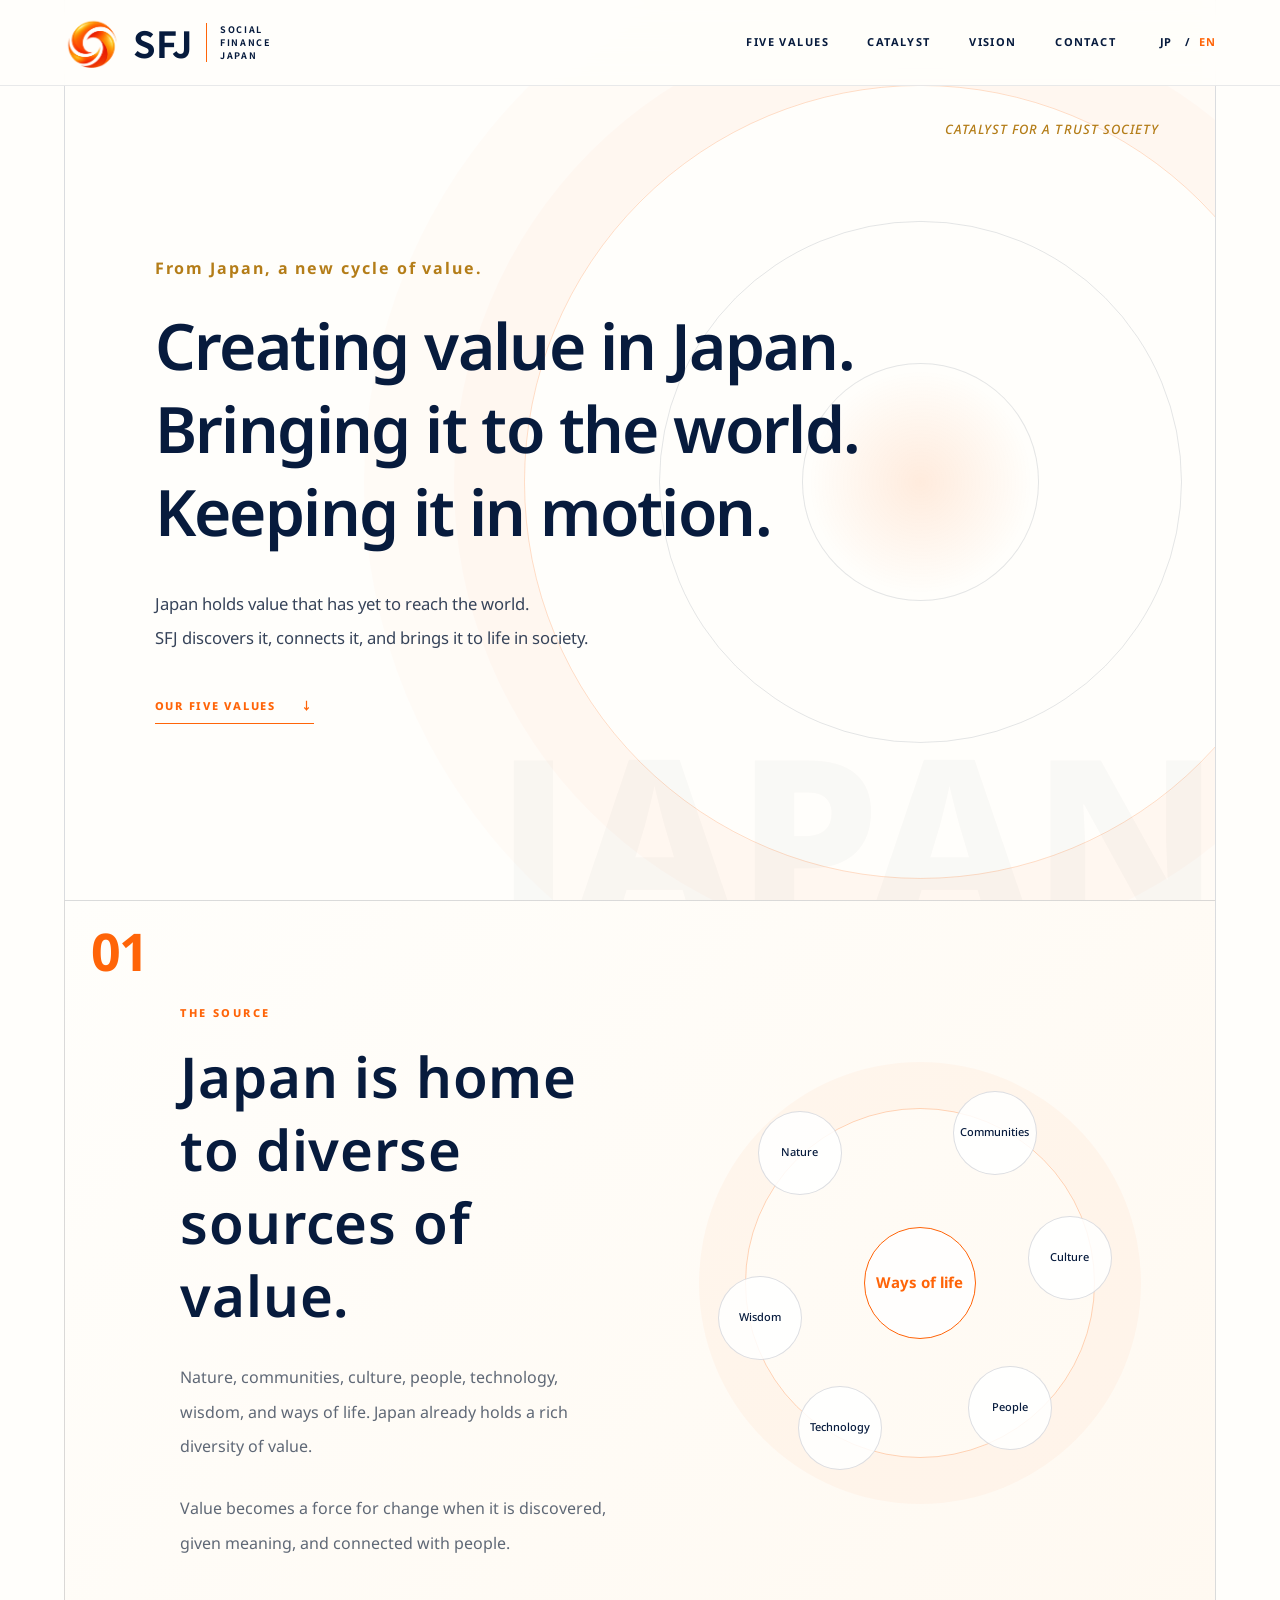
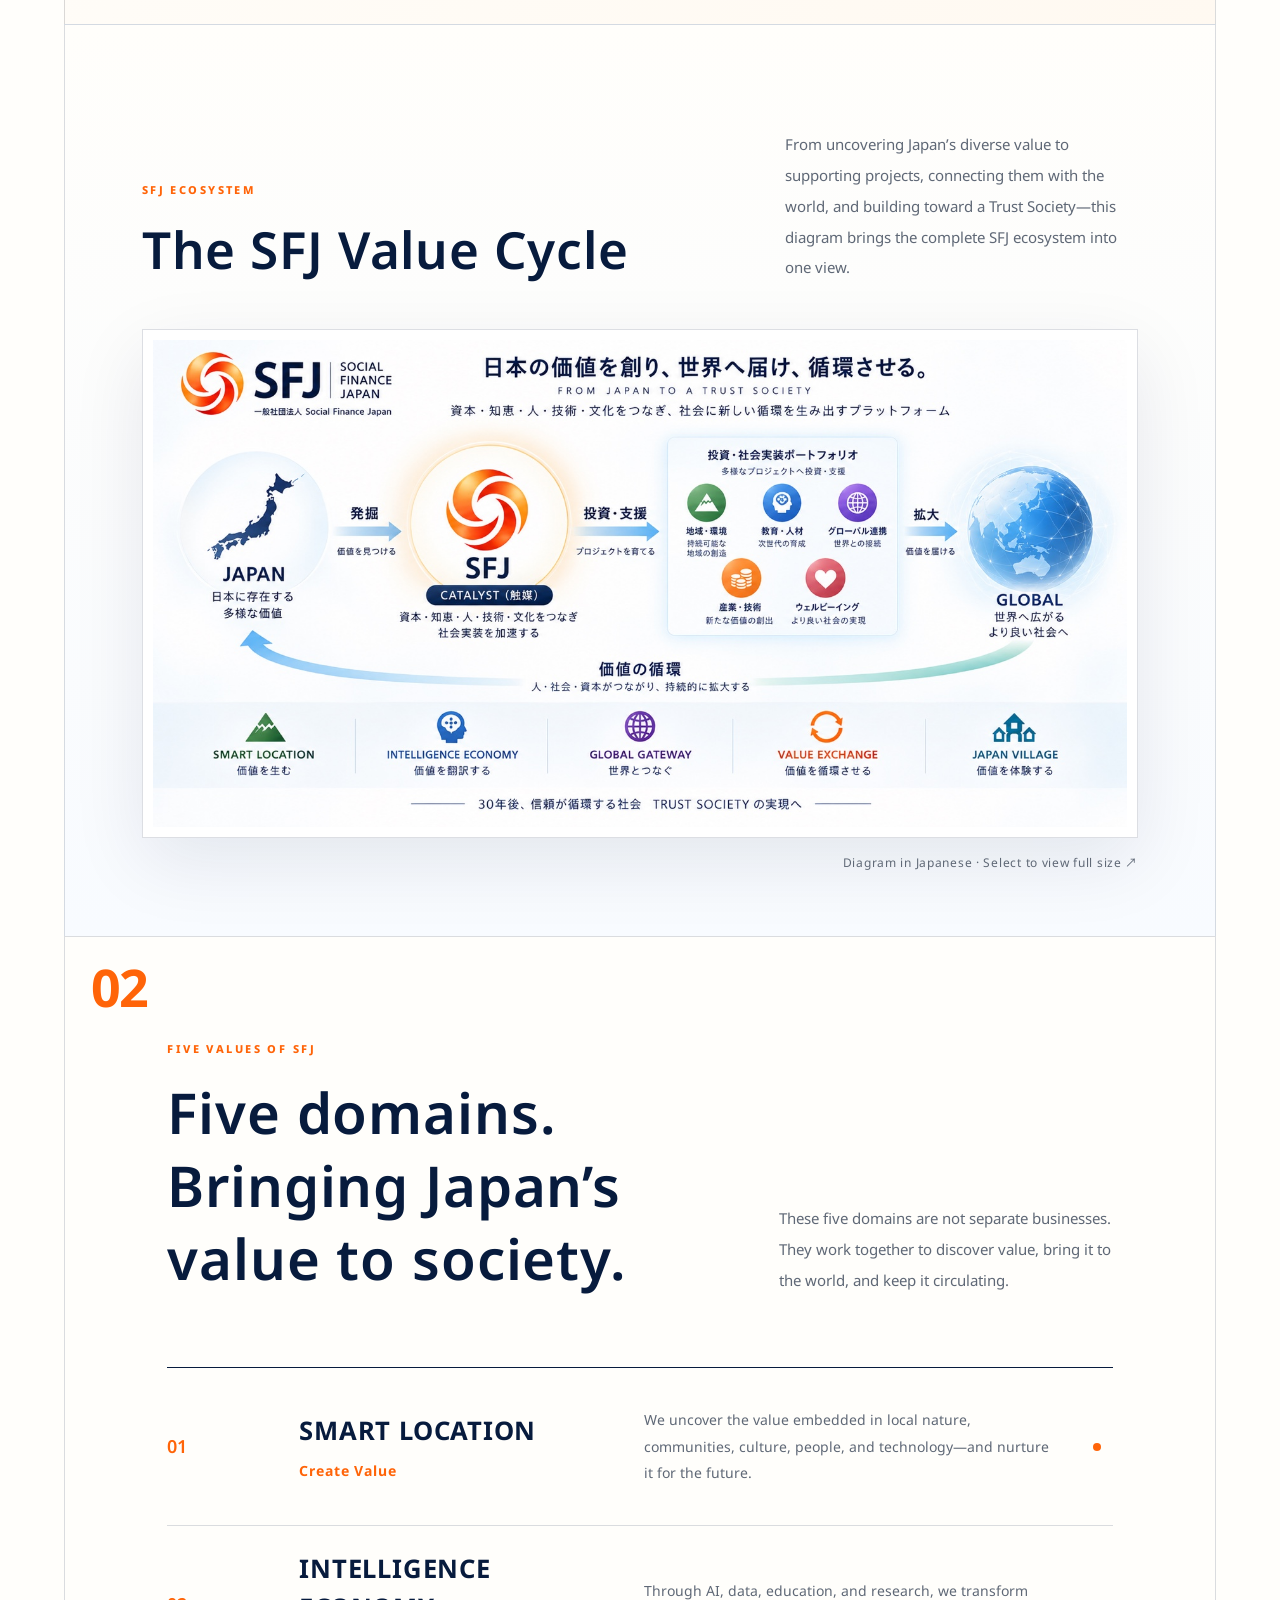
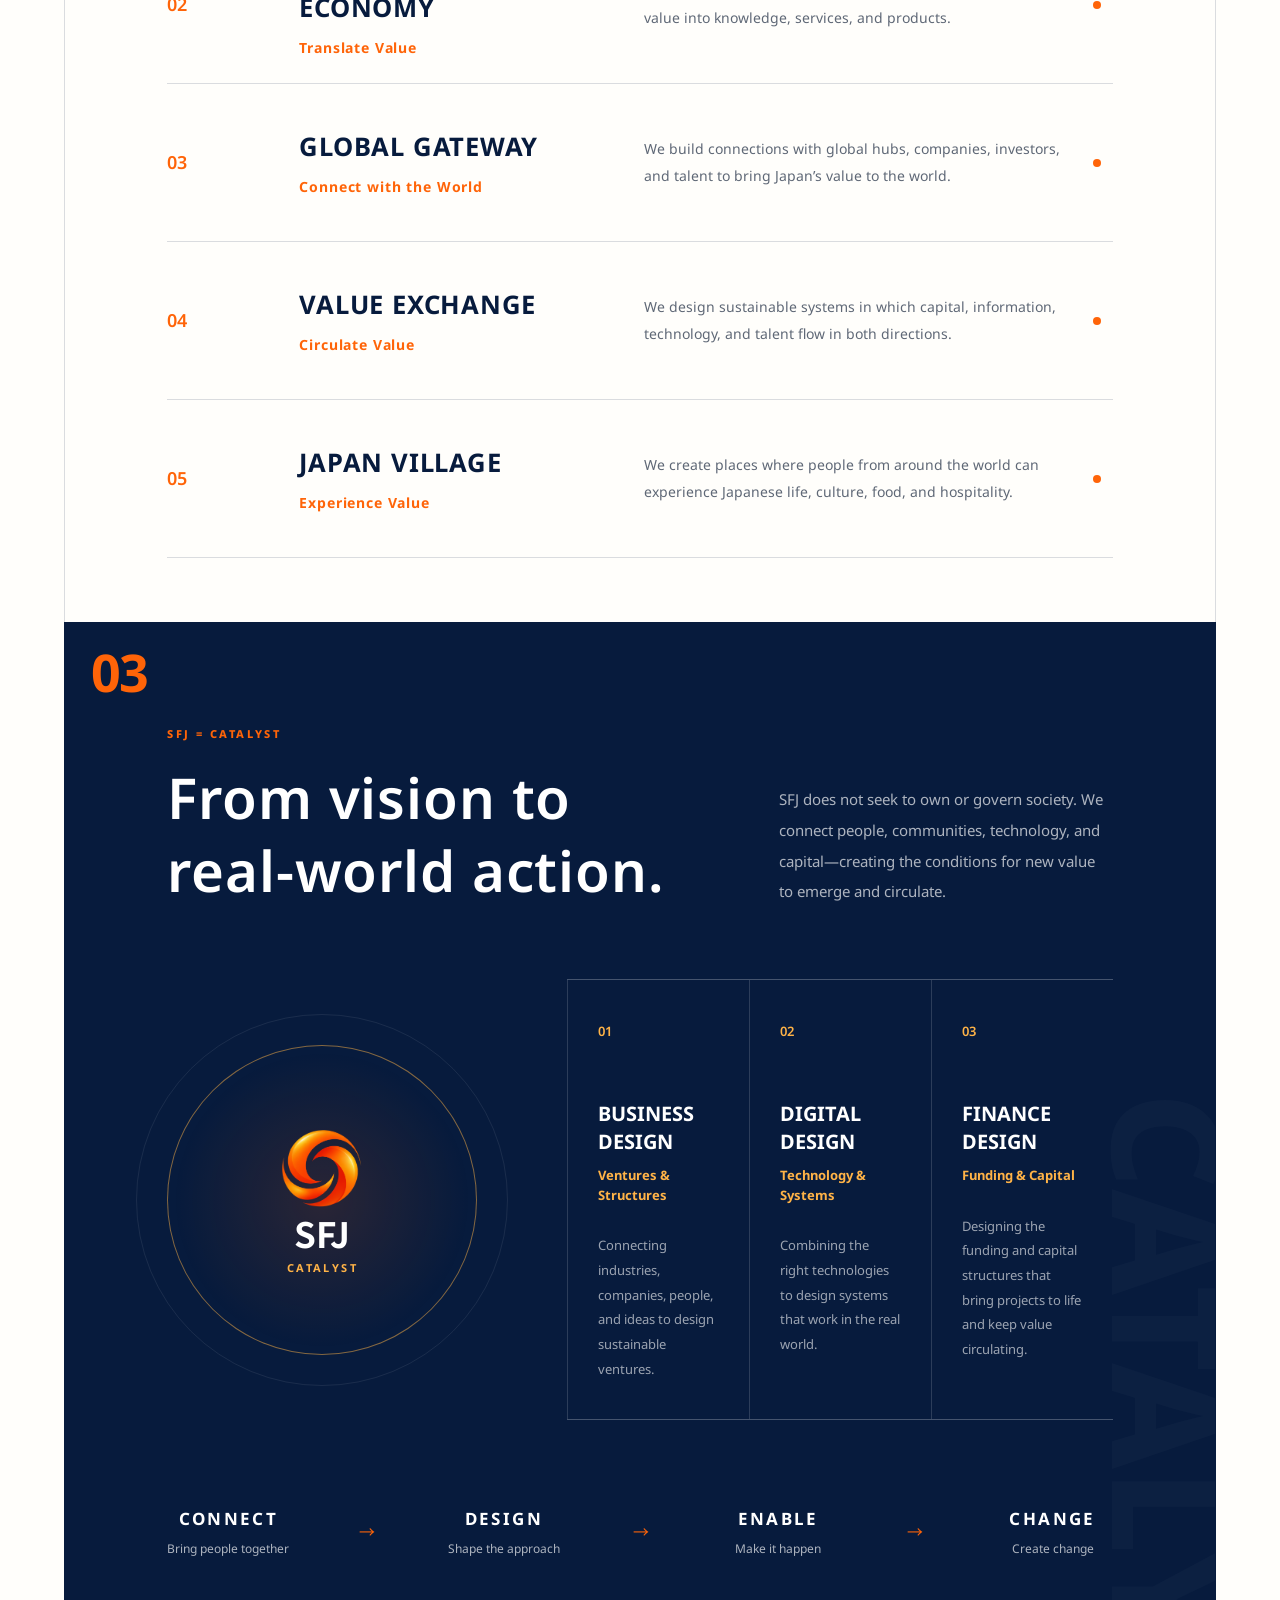
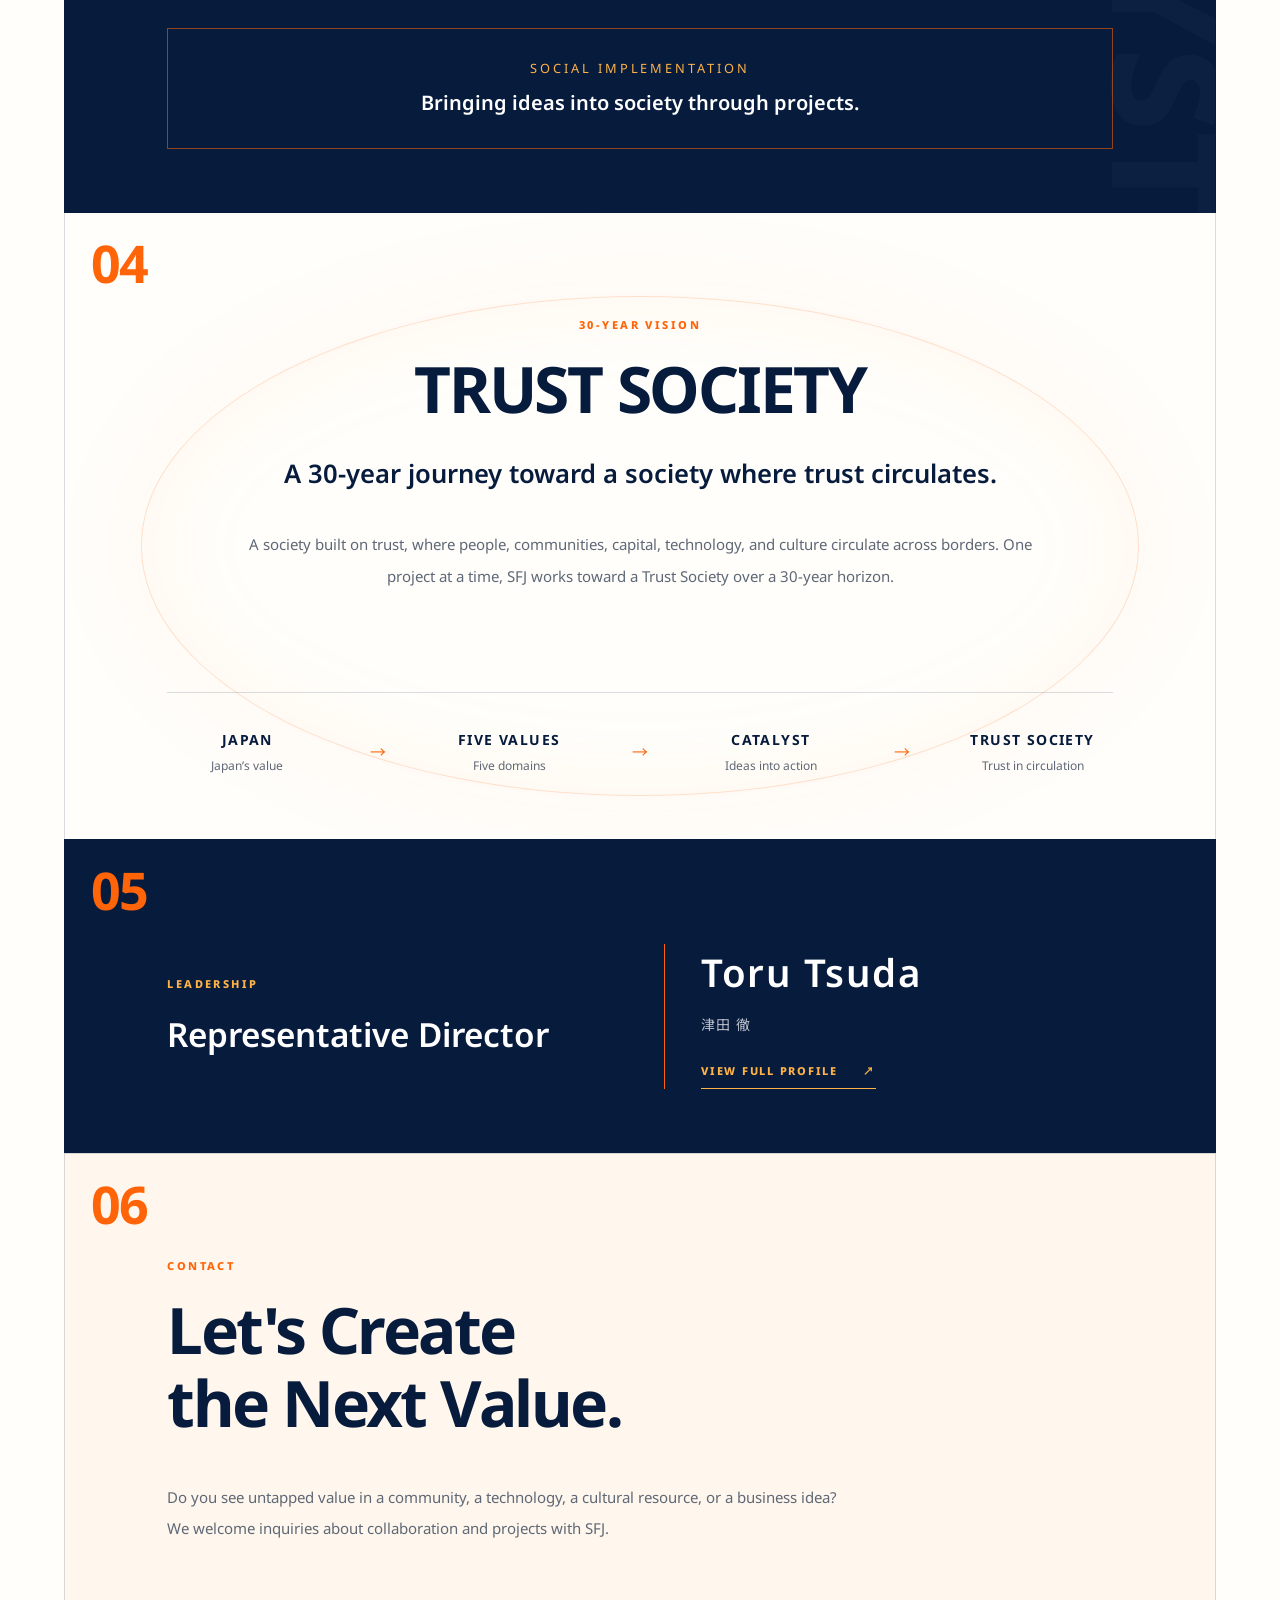
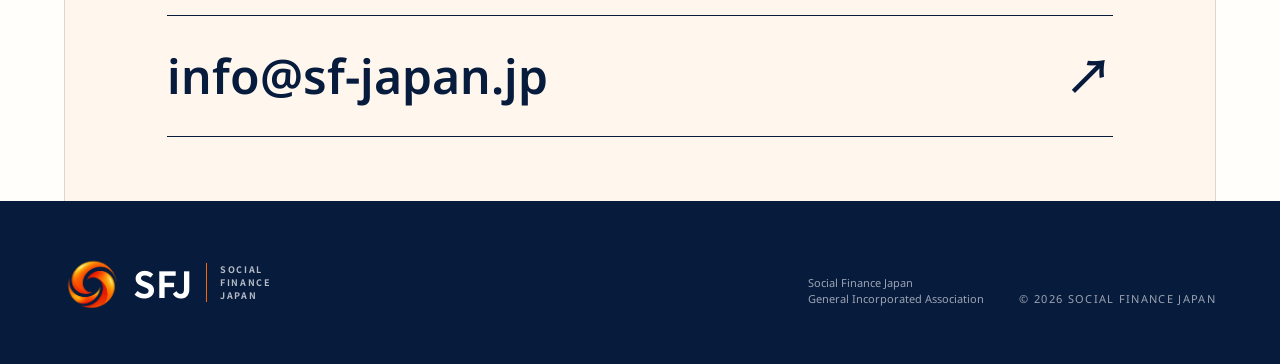
==== en/index.html @ 5fb4b94a "Add files via upload" ====
<!DOCTYPE html><html lang="en"><head><meta charSet="utf-8"/><meta name="viewport" content="width=device-width, initial-scale=1"/><link rel="stylesheet" href="../style.css"><title>Social Finance Japan | Bringing Japan’s Value to the World</title><meta name="description" content="SFJ is a catalyst that discovers Japan’s diverse sources of value, translates them into new possibilities, and connects them with the world."/><link rel="shortcut icon" href="../sfj-mark.png"/><link rel="icon" href="../sfj-mark.png"/>
</head><body><main><header class="site-header"><a href="#top" aria-label="Social Finance Japan home"><div class="brand "><img src="../sfj-mark.png" alt="SFJ" width="78" height="68" loading="eager" fetchPriority="high" decoding="async" data-nimg="1"/><div class="brand__type"><strong>SFJ</strong><span>SOCIAL FINANCE JAPAN</span></div></div></a><div class="header-actions"><nav aria-label="Main navigation"><a href="#values">FIVE VALUES</a><a href="#catalyst">CATALYST</a><a href="#vision">VISION</a><a href="#contact">CONTACT</a></nav><div class="language-switch" aria-label="Language selection"><a href="../" hrefLang="ja" lang="ja" aria-label="日本語で表示">JP</a><span aria-hidden="true">/</span><span aria-current="page" lang="en">EN</span></div></div></header><section class="hero section-frame" id="top"><div class="hero__ring" aria-hidden="true"></div><div class="eyebrow">CATALYST FOR A TRUST SOCIETY</div><div class="hero__content"><p class="hero__kicker">From Japan, a new cycle of value.</p><h1>Creating value in Japan.<br/>Bringing it to the world.<br/>Keeping it in motion.</h1><p class="hero__lead">Japan holds value that has yet to reach the world.<br/>SFJ discovers it, connects it, and brings it to life in society.</p><a class="text-link" href="#values">OUR FIVE VALUES <span aria-hidden="true">↓</span></a></div><div class="hero__word" aria-hidden="true">JAPAN</div></section><section class="japan section-frame"><div class="section-number">01</div><div class="japan__copy"><p class="section-label">THE SOURCE</p><h2>Japan is home to diverse sources of value.</h2><p>Nature, communities, culture, people, technology, wisdom, and ways of life. Japan already holds a rich diversity of value.</p><p>Value becomes a force for change when it is discovered, given meaning, and connected with people.</p></div><div class="japan__keywords" aria-label="Sources of value in Japan"><span>Nature</span><span>Communities</span><span>Culture</span><span>People</span><span>Technology</span><span>Wisdom</span><span>Ways of life</span></div></section><section class="ecosystem-visual section-frame" aria-labelledby="ecosystem-title"><div class="ecosystem-visual__heading"><div><p class="section-label">SFJ ECOSYSTEM</p><h2 id="ecosystem-title">The SFJ Value Cycle</h2></div><p>From uncovering Japan’s diverse value to supporting projects, connecting them with the world, and building toward a Trust Society—this diagram brings the complete SFJ ecosystem into one view.</p></div><a class="ecosystem-visual__image" href="../sfj-ecosystem.jpeg" target="_blank" rel="noopener noreferrer" aria-label="Open the SFJ ecosystem diagram in a new tab"><img src="../sfj-ecosystem.jpeg" alt="Overview of the SFJ ecosystem, showing value discovered in Japan, supported by SFJ as a catalyst, expanded globally through five domains, and returned through a cycle of value" width="1536" height="768" loading="lazy" decoding="async" data-nimg="1"/></a><p class="ecosystem-visual__caption">Diagram in Japanese · Select to view full size <span aria-hidden="true">↗</span></p></section><section class="values section-frame" id="values"><div class="section-number">02</div><div class="section-heading"><div><p class="section-label">FIVE VALUES OF SFJ</p><h2>Five domains.<br/>Bringing Japan’s value to society.</h2></div><p>These five domains are not separate businesses. They work together to discover value, bring it to the world, and keep it circulating.</p></div><div class="values__list"><article class="value-row"><span class="value-row__number">01</span><div class="value-row__title"><h3>SMART LOCATION</h3><strong>Create Value</strong></div><p>We uncover the value embedded in local nature, communities, culture, people, and technology—and nurture it for the future.</p><span class="value-row__dot" aria-hidden="true"></span></article><article class="value-row"><span class="value-row__number">02</span><div class="value-row__title"><h3>INTELLIGENCE ECONOMY</h3><strong>Translate Value</strong></div><p>Through AI, data, education, and research, we transform value into knowledge, services, and products.</p><span class="value-row__dot" aria-hidden="true"></span></article><article class="value-row"><span class="value-row__number">03</span><div class="value-row__title"><h3>GLOBAL GATEWAY</h3><strong>Connect with the World</strong></div><p>We build connections with global hubs, companies, investors, and talent to bring Japan’s value to the world.</p><span class="value-row__dot" aria-hidden="true"></span></article><article class="value-row"><span class="value-row__number">04</span><div class="value-row__title"><h3>VALUE EXCHANGE</h3><strong>Circulate Value</strong></div><p>We design sustainable systems in which capital, information, technology, and talent flow in both directions.</p><span class="value-row__dot" aria-hidden="true"></span></article><article class="value-row"><span class="value-row__number">05</span><div class="value-row__title"><h3>JAPAN VILLAGE</h3><strong>Experience Value</strong></div><p>We create places where people from around the world can experience Japanese life, culture, food, and hospitality.</p><span class="value-row__dot" aria-hidden="true"></span></article></div></section><section class="catalyst section-frame" id="catalyst"><div class="section-number">03</div><div class="section-heading section-heading--light"><div><p class="section-label">SFJ = CATALYST</p><h2>From vision to real-world action.</h2></div><p>SFJ does not seek to own or govern society. We connect people, communities, technology, and capital—creating the conditions for new value to emerge and circulate.</p></div><div class="catalyst__system"><div class="catalyst__core"><img src="../sfj-mark.png" alt="" width="116" height="102" loading="lazy" decoding="async" data-nimg="1"/><span>SFJ</span><strong>CATALYST</strong></div><div class="catalyst__designs"><article><span>0<!-- -->1</span><h3>BUSINESS DESIGN</h3><strong>Ventures &amp; Structures</strong><p>Connecting industries, companies, people, and ideas to design sustainable ventures.</p></article><article><span>0<!-- -->2</span><h3>DIGITAL DESIGN</h3><strong>Technology &amp; Systems</strong><p>Combining the right technologies to design systems that work in the real world.</p></article><article><span>0<!-- -->3</span><h3>FINANCE DESIGN</h3><strong>Funding &amp; Capital</strong><p>Designing the funding and capital structures that bring projects to life and keep value circulating.</p></article></div></div><div class="catalyst__flow" aria-label="From connections to real-world change"><span><b>CONNECT</b>Bring people together</span><i aria-hidden="true">→</i><span><b>DESIGN</b>Shape the approach</span><i aria-hidden="true">→</i><span><b>ENABLE</b>Make it happen</span><i aria-hidden="true">→</i><span><b>CHANGE</b>Create change</span></div><div class="social-implementation"><small>SOCIAL IMPLEMENTATION</small><strong>Bringing ideas into society through projects.</strong></div></section><section class="vision section-frame" id="vision"><div class="section-number">04</div><div class="vision__halo" aria-hidden="true"></div><p class="section-label">30-YEAR VISION</p><h2>TRUST SOCIETY</h2><p class="vision__ja">A 30-year journey toward a society where trust circulates.</p><p class="vision__body">A society built on trust, where people, communities, capital, technology, and culture circulate across borders. One project at a time, SFJ works toward a Trust Society over a 30-year horizon.</p><div class="vision__path"><span><b>JAPAN</b>Japan’s value</span><i aria-hidden="true">→</i><span><b>FIVE VALUES</b>Five domains</span><i aria-hidden="true">→</i><span><b>CATALYST</b>Ideas into action</span><i aria-hidden="true">→</i><span><b>TRUST SOCIETY</b>Trust in circulation</span></div></section><section class="representative section-frame" id="representative" aria-labelledby="representative-title"><div class="section-number">05</div><div><p class="section-label">LEADERSHIP</p><h2 id="representative-title">Representative Director</h2></div><div class="representative__identity"><p class="representative__name">Toru Tsuda<span lang="ja">津田 徹</span></p><a class="text-link" href="https://lucci-jp.github.io/aboutme/" target="_blank" rel="noopener noreferrer" aria-label="View full profile (opens in a new tab)">VIEW FULL PROFILE <span aria-hidden="true">↗</span></a></div></section><section class="contact section-frame" id="contact"><div class="section-number">06</div><p class="section-label">CONTACT</p><h2>Let&#x27;s Create<br/>the Next Value.</h2><p>Do you see untapped value in a community, a technology, a cultural resource, or a business idea?<br/>We welcome inquiries about collaboration and projects with SFJ.</p><a class="contact__mail" href="mailto:info@sf-japan.jp">info@sf-japan.jp <span aria-hidden="true">↗</span></a></section><footer><div class="brand brand--footer"><img src="../sfj-mark.png" alt="SFJ" width="78" height="68" loading="lazy" decoding="async" data-nimg="1"/><div class="brand__type"><strong>SFJ</strong><span>SOCIAL FINANCE JAPAN</span></div></div><p>Social Finance Japan<br/>General Incorporated Association</p><p class="footer__copy">© 2026 SOCIAL FINANCE JAPAN</p></footer></main></body></html>
---- style.css ----
@import "https://fonts.googleapis.com/css2?family=Noto+Sans:wght@400;500;600;700;800&family=Noto+Sans+JP:wght@400;500;600;700;800&display=swap";@layer properties{@supports (((-webkit-hyphens:none)) and (not (margin-trim:inline))) or ((-moz-orient:inline) and (not (color:rgb(from red r g b)))){*,:before,:after,::backdrop{--tw-translate-x:0;--tw-translate-y:0;--tw-translate-z:0;--tw-rotate-x:initial;--tw-rotate-y:initial;--tw-rotate-z:initial;--tw-skew-x:initial;--tw-skew-y:initial;--tw-scroll-snap-strictness:proximity;--tw-space-x-reverse:0;--tw-border-style:solid;--tw-leading:initial;--tw-font-weight:initial;--tw-tracking:initial;--tw-ordinal:initial;--tw-slashed-zero:initial;--tw-numeric-figure:initial;--tw-numeric-spacing:initial;--tw-numeric-fraction:initial;--tw-shadow:0 0 #0000;--tw-shadow-color:initial;--tw-shadow-alpha:100%;--tw-inset-shadow:0 0 #0000;--tw-inset-shadow-color:initial;--tw-inset-shadow-alpha:100%;--tw-ring-color:initial;--tw-ring-shadow:0 0 #0000;--tw-inset-ring-color:initial;--tw-inset-ring-shadow:0 0 #0000;--tw-ring-inset:initial;--tw-ring-offset-width:0px;--tw-ring-offset-color:#fff;--tw-ring-offset-shadow:0 0 #0000;--tw-outline-style:solid;--tw-duration:initial;--tw-ease:initial;--tw-content:"";--tw-scale-x:1;--tw-scale-y:1;--tw-scale-z:1}}}@layer theme{:root,:host{--font-sans:ui-sans-serif, system-ui, sans-serif, "Apple Color Emoji", "Segoe UI Emoji", "Segoe UI Symbol", "Noto Color Emoji";--font-mono:ui-monospace, SFMono-Regular, Menlo, Monaco, Consolas, "Liberation Mono", "Courier New", monospace;--color-black:#000;--color-white:#fff;--spacing:.25rem;--container-xs:20rem;--container-sm:24rem;--container-lg:32rem;--text-xs:.75rem;--text-xs--line-height:calc(1 / .75);--text-sm:.875rem;--text-sm--line-height:calc(1.25 / .875);--text-base:1rem;--text-base--line-height:calc(1.5 / 1);--text-lg:1.125rem;--text-lg--line-height:calc(1.75 / 1.125);--font-weight-normal:400;--font-weight-medium:500;--font-weight-semibold:600;--tracking-tight:-.025em;--tracking-widest:.1em;--leading-tight:1.25;--leading-snug:1.375;--leading-normal:1.5;--leading-relaxed:1.625;--radius-xs:.125rem;--radius-sm:.25rem;--radius-md:.375rem;--radius-lg:.5rem;--radius-xl:.75rem;--ease-in-out:cubic-bezier(.4, 0, .2, 1);--animate-spin:spin 1s linear infinite;--animate-pulse:pulse 2s cubic-bezier(.4, 0, .6, 1) infinite;--aspect-video:16 / 9;--default-transition-duration:.15s;--default-transition-timing-function:cubic-bezier(.4, 0, .2, 1);--default-font-family:var(--font-sans);--default-mono-font-family:var(--font-mono)}}@layer base{*,:after,:before,::backdrop{box-sizing:border-box;border:0 solid;margin:0;padding:0}::file-selector-button{box-sizing:border-box;border:0 solid;margin:0;padding:0}html,:host{-webkit-text-size-adjust:100%;tab-size:4;line-height:1.5;font-family:var(--default-font-family,ui-sans-serif, system-ui, sans-serif, "Apple Color Emoji", "Segoe UI Emoji", "Segoe UI Symbol", "Noto Color Emoji");font-feature-settings:var(--default-font-feature-settings,normal);font-variation-settings:var(--default-font-variation-settings,normal);-webkit-tap-highlight-color:transparent}hr{height:0;color:inherit;border-top-width:1px}abbr:where([title]){-webkit-text-decoration:underline dotted;text-decoration:underline dotted}h1,h2,h3,h4,h5,h6{font-size:inherit;font-weight:inherit}a{color:inherit;-webkit-text-decoration:inherit;-webkit-text-decoration:inherit;-webkit-text-decoration:inherit;-webkit-text-decoration:inherit;text-decoration:inherit}b,strong{font-weight:bolder}code,kbd,samp,pre{font-family:var(--default-mono-font-family,ui-monospace, SFMono-Regular, Menlo, Monaco, Consolas, "Liberation Mono", "Courier New", monospace);font-feature-settings:var(--default-mono-font-feature-settings,normal);font-variation-settings:var(--default-mono-font-variation-settings,normal);font-size:1em}small{font-size:80%}sub,sup{vertical-align:baseline;font-size:75%;line-height:0;position:relative}sub{bottom:-.25em}sup{top:-.5em}table{text-indent:0;border-color:inherit;border-collapse:collapse}:-moz-focusring{outline:auto}progress{vertical-align:baseline}summary{display:list-item}ol,ul,menu{list-style:none}img,svg,video,canvas,audio,iframe,embed,object{vertical-align:middle;display:block}img,video{max-width:100%;height:auto}button,input,select,optgroup,textarea{font:inherit;font-feature-settings:inherit;font-variation-settings:inherit;letter-spacing:inherit;color:inherit;opacity:1;background-color:#0000;border-radius:0}::file-selector-button{font:inherit;font-feature-settings:inherit;font-variation-settings:inherit;letter-spacing:inherit;color:inherit;opacity:1;background-color:#0000;border-radius:0}:where(select:is([multiple],[size])) optgroup{font-weight:bolder}:where(select:is([multiple],[size])) optgroup option{padding-inline-start:20px}::file-selector-button{margin-inline-end:4px}::placeholder{opacity:1}@supports (not ((-webkit-appearance:-apple-pay-button))) or (contain-intrinsic-size:1px){::placeholder{color:currentColor}@supports (color:color-mix(in lab, red, red)){::placeholder{color:color-mix(in oklab, currentcolor 50%, transparent)}}}textarea{resize:vertical}::-webkit-search-decoration{-webkit-appearance:none}::-webkit-date-and-time-value{min-height:1lh;text-align:inherit}::-webkit-datetime-edit{display:inline-flex}::-webkit-datetime-edit-fields-wrapper{padding:0}::-webkit-datetime-edit{padding-block:0}::-webkit-datetime-edit-year-field{padding-block:0}::-webkit-datetime-edit-month-field{padding-block:0}::-webkit-datetime-edit-day-field{padding-block:0}::-webkit-datetime-edit-hour-field{padding-block:0}::-webkit-datetime-edit-minute-field{padding-block:0}::-webkit-datetime-edit-second-field{padding-block:0}::-webkit-datetime-edit-millisecond-field{padding-block:0}::-webkit-datetime-edit-meridiem-field{padding-block:0}::-webkit-calendar-picker-indicator{line-height:1}:-moz-ui-invalid{box-shadow:none}button,input:where([type=button],[type=reset],[type=submit]){appearance:button}::file-selector-button{appearance:button}::-webkit-inner-spin-button{height:auto}::-webkit-outer-spin-button{height:auto}[hidden]:where(:not([hidden=until-found])){display:none!important}}@layer components;@layer utilities{.\@container\/card-header{container:card-header/inline-size}.\@container\/field-group{container:field-group/inline-size}.pointer-events-none{pointer-events:none}.invisible{visibility:hidden}.visible{visibility:visible}.sr-only{clip-path:inset(50%);white-space:nowrap;border-width:0;width:1px;height:1px;margin:-1px;padding:0;position:absolute;overflow:hidden}.absolute{position:absolute}.fixed{position:fixed}.relative{position:relative}.inset-0{inset:calc(var(--spacing) * 0)}.inset-x-0{inset-inline:calc(var(--spacing) * 0)}.inset-y-0{inset-block:calc(var(--spacing) * 0)}.inset-s-1\/2{inset-inline-start:50%}.start{inset-inline-start:var(--spacing)}.end{inset-inline-end:var(--spacing)}.-top-12{top:calc(var(--spacing) * -12)}.top-0{top:calc(var(--spacing) * 0)}.top-1\.5{top:calc(var(--spacing) * 1.5)}.top-1\/2{top:50%}.top-3\.5{top:calc(var(--spacing) * 3.5)}.top-4{top:calc(var(--spacing) * 4)}.top-\[1px\]{top:1px}.top-\[50\%\]{top:50%}.top-\[60\%\]{top:60%}.top-full{top:100%}.-right-12{right:calc(var(--spacing) * -12)}.right-0{right:calc(var(--spacing) * 0)}.right-1{right:calc(var(--spacing) * 1)}.right-2{right:calc(var(--spacing) * 2)}.right-3{right:calc(var(--spacing) * 3)}.right-3\.5{right:calc(var(--spacing) * 3.5)}.right-4{right:calc(var(--spacing) * 4)}.-bottom-12{bottom:calc(var(--spacing) * -12)}.bottom-0{bottom:calc(var(--spacing) * 0)}.-left-12{left:calc(var(--spacing) * -12)}.left-0{left:calc(var(--spacing) * 0)}.left-1\/2{left:50%}.left-2{left:calc(var(--spacing) * 2)}.left-3{left:calc(var(--spacing) * 3)}.left-\[50\%\]{left:50%}.isolate{isolation:isolate}.z-10{z-index:10}.z-20{z-index:20}.z-50{z-index:50}.z-\[1\]{z-index:1}.order-first{order:-9999}.order-last{order:9999}.col-start-2{grid-column-start:2}.row-span-2{grid-row:span 2/span 2}.row-start-1{grid-row-start:1}.m-0\!{margin:calc(var(--spacing) * 0)!important}.-mx-1{margin-inline:calc(var(--spacing) * -1)}.mx-2{margin-inline:calc(var(--spacing) * 2)}.mx-3\.5{margin-inline:calc(var(--spacing) * 3.5)}.mx-auto{margin-inline:auto}.-my-2{margin-block:calc(var(--spacing) * -2)}.my-0{margin-block:calc(var(--spacing) * 0)}.my-0\.5{margin-block:calc(var(--spacing) * .5)}.my-1{margin-block:calc(var(--spacing) * 1)}.-mt-4{margin-top:calc(var(--spacing) * -4)}.mt-0\.5{margin-top:calc(var(--spacing) * .5)}.mt-1\.5{margin-top:calc(var(--spacing) * 1.5)}.mt-2{margin-top:calc(var(--spacing) * 2)}.mt-4{margin-top:calc(var(--spacing) * 4)}.mt-auto{margin-top:auto}.mb-2{margin-bottom:calc(var(--spacing) * 2)}.mb-3{margin-bottom:calc(var(--spacing) * 3)}.-ml-1{margin-left:calc(var(--spacing) * -1)}.-ml-4{margin-left:calc(var(--spacing) * -4)}.ml-1{margin-left:calc(var(--spacing) * 1)}.ml-4{margin-left:calc(var(--spacing) * 4)}.ml-auto{margin-left:auto}.line-clamp-1{-webkit-line-clamp:1;-webkit-box-orient:vertical;display:-webkit-box;overflow:hidden}.line-clamp-2{-webkit-line-clamp:2;-webkit-box-orient:vertical;display:-webkit-box;overflow:hidden}.block{display:block}.contents{display:contents}.flex{display:flex}.grid{display:grid}.hidden{display:none}.inline-flex{display:inline-flex}.table{display:table}.table-caption{display:table-caption}.table-cell{display:table-cell}.table-row{display:table-row}.field-sizing-content{field-sizing:content}.aspect-square{aspect-ratio:1}.aspect-video{aspect-ratio:var(--aspect-video)}.size-\(--cell-size\){width:var(--cell-size);height:var(--cell-size)}.size-2{width:calc(var(--spacing) * 2);height:calc(var(--spacing) * 2)}.size-2\.5{width:calc(var(--spacing) * 2.5);height:calc(var(--spacing) * 2.5)}.size-3{width:calc(var(--spacing) * 3);height:calc(var(--spacing) * 3)}.size-3\.5{width:calc(var(--spacing) * 3.5);height:calc(var(--spacing) * 3.5)}.size-4{width:calc(var(--spacing) * 4);height:calc(var(--spacing) * 4)}.size-6{width:calc(var(--spacing) * 6);height:calc(var(--spacing) * 6)}.size-7{width:calc(var(--spacing) * 7);height:calc(var(--spacing) * 7)}.size-8{width:calc(var(--spacing) * 8);height:calc(var(--spacing) * 8)}.size-9{width:calc(var(--spacing) * 9);height:calc(var(--spacing) * 9)}.size-10{width:calc(var(--spacing) * 10);height:calc(var(--spacing) * 10)}.size-16{width:calc(var(--spacing) * 16);height:calc(var(--spacing) * 16)}.size-auto{width:auto;height:auto}.size-full{width:100%;height:100%}.h-\(--cell-size\){height:var(--cell-size)}.h-1\.5{height:calc(var(--spacing) * 1.5)}.h-2{height:calc(var(--spacing) * 2)}.h-2\.5{height:calc(var(--spacing) * 2.5)}.h-4{height:calc(var(--spacing) * 4)}.h-5{height:calc(var(--spacing) * 5)}.h-6{height:calc(var(--spacing) * 6)}.h-7{height:calc(var(--spacing) * 7)}.h-8{height:calc(var(--spacing) * 8)}.h-9{height:calc(var(--spacing) * 9)}.h-10{height:calc(var(--spacing) * 10)}.h-12{height:calc(var(--spacing) * 12)}.h-\[calc\(--spacing\(5\.5\)\)\]{height:calc(calc(var(--spacing) * 5.5))}.h-\[calc\(100\%-1px\)\]{height:calc(100% - 1px)}.h-\[var\(--radix-navigation-menu-viewport-height\)\]{height:var(--radix-navigation-menu-viewport-height)}.h-\[var\(--radix-select-trigger-height\)\]{height:var(--radix-select-trigger-height)}.h-auto{height:auto}.h-full{height:100%}.h-max{height:max-content}.h-px{height:1px}.h-svh{height:100svh}.max-h-\(--radix-context-menu-content-available-height\){max-height:var(--radix-context-menu-content-available-height)}.max-h-\(--radix-dropdown-menu-content-available-height\){max-height:var(--radix-dropdown-menu-content-available-height)}.max-h-\(--radix-select-content-available-height\){max-height:var(--radix-select-content-available-height)}.max-h-96{max-height:calc(var(--spacing) * 96)}.max-h-\[300px\]{max-height:300px}.max-h-\[min\(calc\(--spacing\(96\)---spacing\(9\)\)\,calc\(var\(--available-height\)---spacing\(9\)\)\)\]{max-height:min(calc(calc(var(--spacing) * 96) - calc(var(--spacing) * 9)), calc(var(--available-height) - calc(var(--spacing) * 9)))}.min-h-0{min-height:calc(var(--spacing) * 0)}.min-h-4{min-height:calc(var(--spacing) * 4)}.min-h-9{min-height:calc(var(--spacing) * 9)}.min-h-16{min-height:calc(var(--spacing) * 16)}.min-h-full{min-height:100%}.min-h-svh{min-height:100svh}.w-\(--anchor-width\){width:var(--anchor-width)}.w-\(--cell-size\){width:var(--cell-size)}.w-\(--sidebar-width\){width:var(--sidebar-width)}.w-0{width:calc(var(--spacing) * 0)}.w-1{width:calc(var(--spacing) * 1)}.w-2{width:calc(var(--spacing) * 2)}.w-2\.5{width:calc(var(--spacing) * 2.5)}.w-3{width:calc(var(--spacing) * 3)}.w-3\/4{width:75%}.w-4{width:calc(var(--spacing) * 4)}.w-5{width:calc(var(--spacing) * 5)}.w-9{width:calc(var(--spacing) * 9)}.w-10{width:calc(var(--spacing) * 10)}.w-24{width:calc(var(--spacing) * 24)}.w-64{width:calc(var(--spacing) * 64)}.w-72{width:calc(var(--spacing) * 72)}.w-\[100px\]{width:100px}.w-auto{width:auto}.w-fit{width:fit-content}.w-full{width:100%}.w-max{width:max-content}.w-px{width:1px}.max-w-\(--available-width\){max-width:var(--available-width)}.max-w-\(--skeleton-width\){max-width:var(--skeleton-width)}.max-w-\[80\%\]{max-width:80%}.max-w-\[calc\(100\%-2rem\)\]{max-width:calc(100% - 2rem)}.max-w-full{max-width:100%}.max-w-max{max-width:max-content}.max-w-sm{max-width:var(--container-sm)}.min-w-\(--cell-size\){min-width:var(--cell-size)}.min-w-0{min-width:calc(var(--spacing) * 0)}.min-w-5{min-width:calc(var(--spacing) * 5)}.min-w-8{min-width:calc(var(--spacing) * 8)}.min-w-9{min-width:calc(var(--spacing) * 9)}.min-w-10{min-width:calc(var(--spacing) * 10)}.min-w-16{min-width:calc(var(--spacing) * 16)}.min-w-40{min-width:calc(var(--spacing) * 40)}.min-w-\[8rem\]{min-width:8rem}.min-w-\[12rem\]{min-width:12rem}.min-w-\[calc\(var\(--anchor-width\)\+--spacing\(7\)\)\]{min-width:calc(var(--anchor-width) + calc(var(--spacing) * 7))}.min-w-\[var\(--radix-select-trigger-width\)\]{min-width:var(--radix-select-trigger-width)}.flex-1{flex:1}.shrink-0{flex-shrink:0}.grow{flex-grow:1}.grow-0{flex-grow:0}.basis-full{flex-basis:100%}.caption-bottom{caption-side:bottom}.border-collapse{border-collapse:collapse}.origin-\(--radix-context-menu-content-transform-origin\){transform-origin:var(--radix-context-menu-content-transform-origin)}.origin-\(--radix-dropdown-menu-content-transform-origin\){transform-origin:var(--radix-dropdown-menu-content-transform-origin)}.origin-\(--radix-hover-card-content-transform-origin\){transform-origin:var(--radix-hover-card-content-transform-origin)}.origin-\(--radix-menubar-content-transform-origin\){transform-origin:var(--radix-menubar-content-transform-origin)}.origin-\(--radix-popover-content-transform-origin\){transform-origin:var(--radix-popover-content-transform-origin)}.origin-\(--radix-select-content-transform-origin\){transform-origin:var(--radix-select-content-transform-origin)}.origin-\(--radix-tooltip-content-transform-origin\){transform-origin:var(--radix-tooltip-content-transform-origin)}.origin-\(--transform-origin\){transform-origin:var(--transform-origin)}.-translate-x-1\/2{--tw-translate-x:calc(calc(1 / 2 * 100%) * -1);translate:var(--tw-translate-x) var(--tw-translate-y)}.-translate-x-px{--tw-translate-x:-1px;translate:var(--tw-translate-x) var(--tw-translate-y)}.translate-x-\[-50\%\]{--tw-translate-x:-50%;translate:var(--tw-translate-x) var(--tw-translate-y)}.translate-x-px{--tw-translate-x:1px;translate:var(--tw-translate-x) var(--tw-translate-y)}.-translate-y-1\/2{--tw-translate-y:calc(calc(1 / 2 * 100%) * -1);translate:var(--tw-translate-x) var(--tw-translate-y)}.-translate-y-3\/4{--tw-translate-y:calc(calc(3 / 4 * 100%) * -1);translate:var(--tw-translate-x) var(--tw-translate-y)}.translate-y-0\.5{--tw-translate-y:calc(var(--spacing) * .5);translate:var(--tw-translate-x) var(--tw-translate-y)}.translate-y-3\/4{--tw-translate-y:calc(3 / 4 * 100%);translate:var(--tw-translate-x) var(--tw-translate-y)}.translate-y-\[-50\%\]{--tw-translate-y:-50%;translate:var(--tw-translate-x) var(--tw-translate-y)}.translate-y-\[calc\(-50\%_-_2px\)\]{--tw-translate-y:calc(-50% - 2px);translate:var(--tw-translate-x) var(--tw-translate-y)}.rotate-45{rotate:45deg}.rotate-90{rotate:90deg}.transform{transform:var(--tw-rotate-x,) var(--tw-rotate-y,) var(--tw-rotate-z,) var(--tw-skew-x,) var(--tw-skew-y,)}.animate-pulse{animation:var(--animate-pulse)}.animate-spin{animation:var(--animate-spin)}.cursor-default{cursor:default}.cursor-text{cursor:text}.touch-none{touch-action:none}.resize-none{resize:none}.snap-x{scroll-snap-type:x var(--tw-scroll-snap-strictness)}.snap-mandatory{--tw-scroll-snap-strictness:mandatory}.scroll-my-1{scroll-margin-block:calc(var(--spacing) * 1)}.scroll-px-1{scroll-padding-inline:calc(var(--spacing) * 1)}.scroll-py-1{scroll-padding-block:calc(var(--spacing) * 1)}.list-disc{list-style-type:disc}.list-none{list-style-type:none}.appearance-none{appearance:none}.auto-rows-min{grid-auto-rows:min-content}.grid-cols-\[0_1fr\]{grid-template-columns:0 1fr}.grid-rows-\[auto_1fr\]{grid-template-rows:auto 1fr}.grid-rows-\[auto_auto\]{grid-template-rows:auto auto}.flex-col{flex-direction:column}.flex-col-reverse{flex-direction:column-reverse}.flex-row{flex-direction:row}.flex-wrap{flex-wrap:wrap}.place-content-center{place-content:center}.place-items-center{place-items:center}.items-center{align-items:center}.items-end{align-items:flex-end}.items-start{align-items:flex-start}.items-stretch{align-items:stretch}.justify-between{justify-content:space-between}.justify-center{justify-content:center}.justify-start{justify-content:flex-start}.justify-items-start{justify-items:start}.gap-0\.5{gap:calc(var(--spacing) * .5)}.gap-1{gap:calc(var(--spacing) * 1)}.gap-1\.5{gap:calc(var(--spacing) * 1.5)}.gap-2{gap:calc(var(--spacing) * 2)}.gap-2\.5{gap:calc(var(--spacing) * 2.5)}.gap-3{gap:calc(var(--spacing) * 3)}.gap-4{gap:calc(var(--spacing) * 4)}.gap-6{gap:calc(var(--spacing) * 6)}.gap-7{gap:calc(var(--spacing) * 7)}.gap-8{gap:calc(var(--spacing) * 8)}.gap-\[--spacing\(var\(--gap\)\)\]{gap:calc(var(--spacing) * var(--gap))}:where(.-space-x-2>:not(:last-child)){--tw-space-x-reverse:0;margin-inline-start:calc(calc(var(--spacing) * -2) * var(--tw-space-x-reverse));margin-inline-end:calc(calc(var(--spacing) * -2) * calc(1 - var(--tw-space-x-reverse)))}.gap-y-0\.5{row-gap:calc(var(--spacing) * .5)}.self-end{align-self:flex-end}.self-start{align-self:flex-start}.self-stretch{align-self:stretch}.justify-self-end{justify-self:flex-end}.truncate{text-overflow:ellipsis;white-space:nowrap;overflow:hidden}.overflow-auto{overflow:auto}.overflow-hidden{overflow:hidden}.overflow-x-auto{overflow-x:auto}.overflow-x-hidden{overflow-x:hidden}.overflow-y-auto{overflow-y:auto}.overscroll-contain{overscroll-behavior:contain}.overscroll-x-contain{overscroll-behavior-x:contain}.rounded-\[2px\]{border-radius:2px}.rounded-\[4px\]{border-radius:4px}.rounded-\[calc\(var\(--radius\)-5px\)\]{border-radius:calc(var(--radius) - 5px)}.rounded-\[inherit\]{border-radius:inherit}.rounded-full{border-radius:3.40282e38px}.rounded-lg{border-radius:var(--radius-lg)}.rounded-md{border-radius:var(--radius-md)}.rounded-none{border-radius:0}.rounded-sm{border-radius:var(--radius-sm)}.rounded-xl{border-radius:var(--radius-xl)}.rounded-xs{border-radius:var(--radius-xs)}.rounded-l-md{border-top-left-radius:var(--radius-md);border-bottom-left-radius:var(--radius-md)}.rounded-tl-sm{border-top-left-radius:var(--radius-sm)}.rounded-r-md{border-top-right-radius:var(--radius-md);border-bottom-right-radius:var(--radius-md)}.border{border-style:var(--tw-border-style);border-width:1px}.border-0{border-style:var(--tw-border-style);border-width:0}.border-\[1\.5px\]{border-style:var(--tw-border-style);border-width:1.5px}.border-y{border-block-style:var(--tw-border-style);border-block-width:1px}.border-t{border-top-style:var(--tw-border-style);border-top-width:1px}.border-r{border-right-style:var(--tw-border-style);border-right-width:1px}.border-b{border-bottom-style:var(--tw-border-style);border-bottom-width:1px}.border-l{border-left-style:var(--tw-border-style);border-left-width:1px}.border-dashed{--tw-border-style:dashed;border-style:dashed}.border-none{--tw-border-style:none;border-style:none}.border-\(--color-border\){border-color:var(--color-border)}.border-transparent{border-color:#0000}.border-t-transparent{border-top-color:#0000}.border-l-transparent{border-left-color:#0000}.bg-\(--color-bg\){background-color:var(--color-bg)}.bg-\[Canvas\]{background-color:canvas}.bg-black\/50{background-color:#00000080}@supports (color:color-mix(in lab, red, red)){.bg-black\/50{background-color:color-mix(in oklab, var(--color-black) 50%, transparent)}}.bg-transparent{background-color:#0000}.bg-white{background-color:var(--color-white)}.bg-clip-padding{background-clip:padding-box}.fill-current{fill:currentColor}.p-0{padding:calc(var(--spacing) * 0)}.p-1{padding:calc(var(--spacing) * 1)}.p-2{padding:calc(var(--spacing) * 2)}.p-3{padding:calc(var(--spacing) * 3)}.p-4{padding:calc(var(--spacing) * 4)}.p-6{padding:calc(var(--spacing) * 6)}.p-\[3px\]{padding:3px}.p-px{padding:1px}.px-\(--cell-size\){padding-inline:var(--cell-size)}.px-1{padding-inline:calc(var(--spacing) * 1)}.px-1\.5{padding-inline:calc(var(--spacing) * 1.5)}.px-2{padding-inline:calc(var(--spacing) * 2)}.px-2\.5{padding-inline:calc(var(--spacing) * 2.5)}.px-3{padding-inline:calc(var(--spacing) * 3)}.px-4{padding-inline:calc(var(--spacing) * 4)}.px-6{padding-inline:calc(var(--spacing) * 6)}.py-0\.5{padding-block:calc(var(--spacing) * .5)}.py-1{padding-block:calc(var(--spacing) * 1)}.py-1\.5{padding-block:calc(var(--spacing) * 1.5)}.py-2{padding-block:calc(var(--spacing) * 2)}.py-3{padding-block:calc(var(--spacing) * 3)}.py-4{padding-block:calc(var(--spacing) * 4)}.py-6{padding-block:calc(var(--spacing) * 6)}.pt-0{padding-top:calc(var(--spacing) * 0)}.pt-3{padding-top:calc(var(--spacing) * 3)}.pt-4{padding-top:calc(var(--spacing) * 4)}.pr-1{padding-right:calc(var(--spacing) * 1)}.pr-2{padding-right:calc(var(--spacing) * 2)}.pr-2\.5{padding-right:calc(var(--spacing) * 2.5)}.pr-3{padding-right:calc(var(--spacing) * 3)}.pr-8{padding-right:calc(var(--spacing) * 8)}.pr-9{padding-right:calc(var(--spacing) * 9)}.pb-2{padding-bottom:calc(var(--spacing) * 2)}.pb-3{padding-bottom:calc(var(--spacing) * 3)}.pb-4{padding-bottom:calc(var(--spacing) * 4)}.pl-2{padding-left:calc(var(--spacing) * 2)}.pl-3{padding-left:calc(var(--spacing) * 3)}.pl-4{padding-left:calc(var(--spacing) * 4)}.pl-8{padding-left:calc(var(--spacing) * 8)}.text-center{text-align:center}.text-left{text-align:left}.align-middle{vertical-align:middle}.font-mono{font-family:var(--font-mono)}.font-sans{font-family:var(--font-sans)}.text-base{font-size:var(--text-base);line-height:var(--tw-leading,var(--text-base--line-height))}.text-lg{font-size:var(--text-lg);line-height:var(--tw-leading,var(--text-lg--line-height))}.text-sm{font-size:var(--text-sm);line-height:var(--tw-leading,var(--text-sm--line-height))}.text-sm\/relaxed{font-size:var(--text-sm);line-height:var(--leading-relaxed)}.text-xs{font-size:var(--text-xs);line-height:var(--tw-leading,var(--text-xs--line-height))}.text-\[0\.8rem\]{font-size:.8rem}.leading-none{--tw-leading:1;line-height:1}.leading-normal{--tw-leading:var(--leading-normal);line-height:var(--leading-normal)}.leading-relaxed{--tw-leading:var(--leading-relaxed);line-height:var(--leading-relaxed)}.leading-snug{--tw-leading:var(--leading-snug);line-height:var(--leading-snug)}.leading-tight{--tw-leading:var(--leading-tight);line-height:var(--leading-tight)}.font-medium{--tw-font-weight:var(--font-weight-medium);font-weight:var(--font-weight-medium)}.font-normal{--tw-font-weight:var(--font-weight-normal);font-weight:var(--font-weight-normal)}.font-semibold{--tw-font-weight:var(--font-weight-semibold);font-weight:var(--font-weight-semibold)}.tracking-tight{--tw-tracking:var(--tracking-tight);letter-spacing:var(--tracking-tight)}.tracking-widest{--tw-tracking:var(--tracking-widest);letter-spacing:var(--tracking-widest)}.text-balance{text-wrap:balance}.break-words,.wrap-break-word{overflow-wrap:break-word}.whitespace-nowrap{white-space:nowrap}.text-\[CanvasText\]{color:canvastext}.text-current{color:currentColor}.text-white{color:var(--color-white)}.tabular-nums{--tw-numeric-spacing:tabular-nums;font-variant-numeric:var(--tw-ordinal,) var(--tw-slashed-zero,) var(--tw-numeric-figure,) var(--tw-numeric-spacing,) var(--tw-numeric-fraction,)}.underline-offset-4{text-underline-offset:4px}.opacity-0{opacity:0}.opacity-50{opacity:.5}.opacity-60{opacity:.6}.opacity-70{opacity:.7}.shadow{--tw-shadow:0 1px 3px 0 var(--tw-shadow-color,#0000001a), 0 1px 2px -1px var(--tw-shadow-color,#0000001a);box-shadow:var(--tw-inset-shadow), var(--tw-inset-ring-shadow), var(--tw-ring-offset-shadow), var(--tw-ring-shadow), var(--tw-shadow)}.shadow-\[0_0_0_1px_var\(--sidebar-border\)\]{--tw-shadow:0 0 0 1px var(--tw-shadow-color,var(--sidebar-border));box-shadow:var(--tw-inset-shadow), var(--tw-inset-ring-shadow), var(--tw-ring-offset-shadow), var(--tw-ring-shadow), var(--tw-shadow)}.shadow-lg{--tw-shadow:0 10px 15px -3px var(--tw-shadow-color,#0000001a), 0 4px 6px -4px var(--tw-shadow-color,#0000001a);box-shadow:var(--tw-inset-shadow), var(--tw-inset-ring-shadow), var(--tw-ring-offset-shadow), var(--tw-ring-shadow), var(--tw-shadow)}.shadow-md{--tw-shadow:0 4px 6px -1px var(--tw-shadow-color,#0000001a), 0 2px 4px -2px var(--tw-shadow-color,#0000001a);box-shadow:var(--tw-inset-shadow), var(--tw-inset-ring-shadow), var(--tw-ring-offset-shadow), var(--tw-ring-shadow), var(--tw-shadow)}.shadow-none{--tw-shadow:0 0 #0000;box-shadow:var(--tw-inset-shadow), var(--tw-inset-ring-shadow), var(--tw-ring-offset-shadow), var(--tw-ring-shadow), var(--tw-shadow)}.shadow-sm{--tw-shadow:0 1px 3px 0 var(--tw-shadow-color,#0000001a), 0 1px 2px -1px var(--tw-shadow-color,#0000001a);box-shadow:var(--tw-inset-shadow), var(--tw-inset-ring-shadow), var(--tw-ring-offset-shadow), var(--tw-ring-shadow), var(--tw-shadow)}.shadow-xl{--tw-shadow:0 20px 25px -5px var(--tw-shadow-color,#0000001a), 0 8px 10px -6px var(--tw-shadow-color,#0000001a);box-shadow:var(--tw-inset-shadow), var(--tw-inset-ring-shadow), var(--tw-ring-offset-shadow), var(--tw-ring-shadow), var(--tw-shadow)}.shadow-xs{--tw-shadow:0 1px 2px 0 var(--tw-shadow-color,#0000000d);box-shadow:var(--tw-inset-shadow), var(--tw-inset-ring-shadow), var(--tw-ring-offset-shadow), var(--tw-ring-shadow), var(--tw-shadow)}.ring-0{--tw-ring-shadow:var(--tw-ring-inset,) 0 0 0 calc(0px + var(--tw-ring-offset-width)) var(--tw-ring-color,currentcolor);box-shadow:var(--tw-inset-shadow), var(--tw-inset-ring-shadow), var(--tw-ring-offset-shadow), var(--tw-ring-shadow), var(--tw-shadow)}.ring-1{--tw-ring-shadow:var(--tw-ring-inset,) 0 0 0 calc(1px + var(--tw-ring-offset-width)) var(--tw-ring-color,currentcolor);box-shadow:var(--tw-inset-shadow), var(--tw-inset-ring-shadow), var(--tw-ring-offset-shadow), var(--tw-ring-shadow), var(--tw-shadow)}.ring-2{--tw-ring-shadow:var(--tw-ring-inset,) 0 0 0 calc(2px + var(--tw-ring-offset-width)) var(--tw-ring-color,currentcolor);box-shadow:var(--tw-inset-shadow), var(--tw-inset-ring-shadow), var(--tw-ring-offset-shadow), var(--tw-ring-shadow), var(--tw-shadow)}.ring-3{--tw-ring-shadow:var(--tw-ring-inset,) 0 0 0 calc(3px + var(--tw-ring-offset-width)) var(--tw-ring-color,currentcolor);box-shadow:var(--tw-inset-shadow), var(--tw-inset-ring-shadow), var(--tw-ring-offset-shadow), var(--tw-ring-shadow), var(--tw-shadow)}.outline-hidden{--tw-outline-style:none;outline-style:none}@media (forced-colors:active){.outline-hidden{outline-offset:2px;outline:2px solid #0000}}.outline{outline-style:var(--tw-outline-style);outline-width:1px}.transition{transition-property:color,background-color,border-color,outline-color,text-decoration-color,fill,stroke,--tw-gradient-from,--tw-gradient-via,--tw-gradient-to,opacity,box-shadow,transform,translate,scale,rotate,filter,-webkit-backdrop-filter,backdrop-filter,display,content-visibility,overlay,pointer-events;transition-timing-function:var(--tw-ease,var(--default-transition-timing-function));transition-duration:var(--tw-duration,var(--default-transition-duration))}.transition-\[color\,box-shadow\]{transition-property:color,box-shadow;transition-timing-function:var(--tw-ease,var(--default-transition-timing-function));transition-duration:var(--tw-duration,var(--default-transition-duration))}.transition-\[left\,right\,width\]{transition-property:left,right,width;transition-timing-function:var(--tw-ease,var(--default-transition-timing-function));transition-duration:var(--tw-duration,var(--default-transition-duration))}.transition-\[margin\,opacity\]{transition-property:margin,opacity;transition-timing-function:var(--tw-ease,var(--default-transition-timing-function));transition-duration:var(--tw-duration,var(--default-transition-duration))}.transition-\[translate\,scale\,opacity\]{transition-property:translate,scale,opacity;transition-timing-function:var(--tw-ease,var(--default-transition-timing-function));transition-duration:var(--tw-duration,var(--default-transition-duration))}.transition-\[width\,height\,padding\]{transition-property:width,height,padding;transition-timing-function:var(--tw-ease,var(--default-transition-timing-function));transition-duration:var(--tw-duration,var(--default-transition-duration))}.transition-\[width\]{transition-property:width;transition-timing-function:var(--tw-ease,var(--default-transition-timing-function));transition-duration:var(--tw-duration,var(--default-transition-duration))}.transition-all{transition-property:all;transition-timing-function:var(--tw-ease,var(--default-transition-timing-function));transition-duration:var(--tw-duration,var(--default-transition-duration))}.transition-colors{transition-property:color,background-color,border-color,outline-color,text-decoration-color,fill,stroke,--tw-gradient-from,--tw-gradient-via,--tw-gradient-to;transition-timing-function:var(--tw-ease,var(--default-transition-timing-function));transition-duration:var(--tw-duration,var(--default-transition-duration))}.transition-opacity{transition-property:opacity;transition-timing-function:var(--tw-ease,var(--default-transition-timing-function));transition-duration:var(--tw-duration,var(--default-transition-duration))}.transition-shadow{transition-property:box-shadow;transition-timing-function:var(--tw-ease,var(--default-transition-timing-function));transition-duration:var(--tw-duration,var(--default-transition-duration))}.transition-transform{transition-property:transform,translate,scale,rotate;transition-timing-function:var(--tw-ease,var(--default-transition-timing-function));transition-duration:var(--tw-duration,var(--default-transition-duration))}.transition-none{transition-property:none}.duration-100{--tw-duration:.1s;transition-duration:.1s}.duration-200{--tw-duration:.2s;transition-duration:.2s}.duration-300{--tw-duration:.3s;transition-duration:.3s}.duration-1000{--tw-duration:1s;transition-duration:1s}.ease-in-out{--tw-ease:var(--ease-in-out);transition-timing-function:var(--ease-in-out)}.ease-linear{--tw-ease:linear;transition-timing-function:linear}.contain-content{contain:content}.outline-none{--tw-outline-style:none;outline-style:none}.select-none{-webkit-user-select:none;user-select:none}.\[--cell-size\:--spacing\(8\)\]{--cell-size:calc(var(--spacing) * 8)}.\[contain-intrinsic-size\:auto_10rem\]{contain-intrinsic-size:auto 10rem}.\[content-visibility\:auto\]{content-visibility:auto}.group-focus-within\/menu-item\:opacity-100:is(:where(.group\/menu-item):focus-within *){opacity:1}@media (hover:hover){.group-hover\/menu-item\:opacity-100:is(:where(.group\/menu-item):hover *){opacity:1}}.group-has-data-\[sidebar\=menu-action\]\/menu-item\:pr-8:is(:where(.group\/menu-item):has([data-sidebar=menu-action]) *){padding-right:calc(var(--spacing) * 8)}.group-has-data-\[size\=lg\]\/avatar-group\:size-10:is(:where(.group\/avatar-group):has([data-size=lg]) *){width:calc(var(--spacing) * 10);height:calc(var(--spacing) * 10)}.group-has-data-\[size\=sm\]\/avatar-group\:size-6:is(:where(.group\/avatar-group):has([data-size=sm]) *){width:calc(var(--spacing) * 6);height:calc(var(--spacing) * 6)}.group-has-data-\[slot\=combobox-clear\]\/input-group\:hidden:is(:where(.group\/input-group):has([data-slot=combobox-clear]) *){display:none}.group-has-data-\[slot\=message-footer\]\/message\:-translate-y-8:is(:where(.group\/message):has([data-slot=message-footer]) *){--tw-translate-y:calc(var(--spacing) * -8);translate:var(--tw-translate-x) var(--tw-translate-y)}.group-has-data-\[variant\=ghost\]\/message\:px-0:is(:where(.group\/message):has([data-variant=ghost]) *){padding-inline:calc(var(--spacing) * 0)}.group-has-\[\[data-orientation\=horizontal\]\]\/field\:text-balance:is(:where(.group\/field):has([data-orientation=horizontal]) *){text-wrap:balance}.group-has-\[\[data-slot\=item-description\]\]\/item\:translate-y-0\.5:is(:where(.group\/item):has([data-slot=item-description]) *){--tw-translate-y:calc(var(--spacing) * .5);translate:var(--tw-translate-x) var(--tw-translate-y)}.group-has-\[\[data-slot\=item-description\]\]\/item\:self-start:is(:where(.group\/item):has([data-slot=item-description]) *){align-self:flex-start}.group-has-\[\>input\]\/input-group\:pt-2\.5:is(:where(.group\/input-group):has(>input) *){padding-top:calc(var(--spacing) * 2.5)}.group-has-\[\>input\]\/input-group\:pb-2\.5:is(:where(.group\/input-group):has(>input) *){padding-bottom:calc(var(--spacing) * 2.5)}.group-data-empty\/combobox-content\:flex:is(:where(.group\/combobox-content)[data-empty] *){display:flex}.group-data-\[align\=end\]\/bubble\:self-end:is(:where(.group\/bubble)[data-align=end] *){align-self:flex-end}.group-data-\[align\=end\]\/message\:justify-end:is(:where(.group\/message)[data-align=end] *){justify-content:flex-end}.group-data-\[align\=end\]\/message\:self-end:is(:where(.group\/message)[data-align=end] *){align-self:flex-end}.group-data-\[collapsible\=icon\]\:-mt-8:is(:where(.group)[data-collapsible=icon] *){margin-top:calc(var(--spacing) * -8)}.group-data-\[collapsible\=icon\]\:hidden:is(:where(.group)[data-collapsible=icon] *){display:none}.group-data-\[collapsible\=icon\]\:size-8\!:is(:where(.group)[data-collapsible=icon] *){width:calc(var(--spacing) * 8)!important;height:calc(var(--spacing) * 8)!important}.group-data-\[collapsible\=icon\]\:w-\(--sidebar-width-icon\):is(:where(.group)[data-collapsible=icon] *){width:var(--sidebar-width-icon)}.group-data-\[collapsible\=icon\]\:w-\[calc\(var\(--sidebar-width-icon\)\+\(--spacing\(4\)\)\)\]:is(:where(.group)[data-collapsible=icon] *){width:calc(var(--sidebar-width-icon) + (calc(var(--spacing) * 4)))}.group-data-\[collapsible\=icon\]\:w-\[calc\(var\(--sidebar-width-icon\)\+\(--spacing\(4\)\)\+2px\)\]:is(:where(.group)[data-collapsible=icon] *){width:calc(var(--sidebar-width-icon) + (calc(var(--spacing) * 4)) + 2px)}.group-data-\[collapsible\=icon\]\:overflow-hidden:is(:where(.group)[data-collapsible=icon] *){overflow:hidden}.group-data-\[collapsible\=icon\]\:p-0\!:is(:where(.group)[data-collapsible=icon] *){padding:calc(var(--spacing) * 0)!important}.group-data-\[collapsible\=icon\]\:p-2\!:is(:where(.group)[data-collapsible=icon] *){padding:calc(var(--spacing) * 2)!important}.group-data-\[collapsible\=icon\]\:opacity-0:is(:where(.group)[data-collapsible=icon] *){opacity:0}.group-data-\[collapsible\=offcanvas\]\:right-\[calc\(var\(--sidebar-width\)\*-1\)\]:is(:where(.group)[data-collapsible=offcanvas] *){right:calc(var(--sidebar-width) * -1)}.group-data-\[collapsible\=offcanvas\]\:left-\[calc\(var\(--sidebar-width\)\*-1\)\]:is(:where(.group)[data-collapsible=offcanvas] *){left:calc(var(--sidebar-width) * -1)}.group-data-\[collapsible\=offcanvas\]\:w-0:is(:where(.group)[data-collapsible=offcanvas] *){width:calc(var(--spacing) * 0)}.group-data-\[collapsible\=offcanvas\]\:translate-x-0:is(:where(.group)[data-collapsible=offcanvas] *){--tw-translate-x:calc(var(--spacing) * 0);translate:var(--tw-translate-x) var(--tw-translate-y)}.group-data-\[disabled\=true\]\:pointer-events-none:is(:where(.group)[data-disabled=true] *){pointer-events:none}.group-data-\[disabled\=true\]\:opacity-50:is(:where(.group)[data-disabled=true] *),.group-data-\[disabled\=true\]\/field\:opacity-50:is(:where(.group\/field)[data-disabled=true] *),.group-data-\[disabled\=true\]\/input-group\:opacity-50:is(:where(.group\/input-group)[data-disabled=true] *){opacity:.5}.group-data-\[focused\=true\]\/day\:relative:is(:where(.group\/day)[data-focused=true] *){position:relative}.group-data-\[focused\=true\]\/day\:z-10:is(:where(.group\/day)[data-focused=true] *){z-index:10}.group-data-\[focused\=true\]\/day\:ring-\[3px\]:is(:where(.group\/day)[data-focused=true] *){--tw-ring-shadow:var(--tw-ring-inset,) 0 0 0 calc(3px + var(--tw-ring-offset-width)) var(--tw-ring-color,currentcolor);box-shadow:var(--tw-inset-shadow), var(--tw-inset-ring-shadow), var(--tw-ring-offset-shadow), var(--tw-ring-shadow), var(--tw-shadow)}.group-data-\[orientation\=horizontal\]\/tabs\:h-9:is(:where(.group\/tabs)[data-orientation=horizontal] *){height:calc(var(--spacing) * 9)}.group-data-\[orientation\=vertical\]\/attachment\:absolute:is(:where(.group\/attachment)[data-orientation=vertical] *){position:absolute}.group-data-\[orientation\=vertical\]\/attachment\:top-3:is(:where(.group\/attachment)[data-orientation=vertical] *){top:calc(var(--spacing) * 3)}.group-data-\[orientation\=vertical\]\/attachment\:right-3:is(:where(.group\/attachment)[data-orientation=vertical] *){right:calc(var(--spacing) * 3)}.group-data-\[orientation\=vertical\]\/attachment\:w-full:is(:where(.group\/attachment)[data-orientation=vertical] *){width:100%}.group-data-\[orientation\=vertical\]\/attachment\:gap-1:is(:where(.group\/attachment)[data-orientation=vertical] *){gap:calc(var(--spacing) * 1)}.group-data-\[orientation\=vertical\]\/attachment\:px-1:is(:where(.group\/attachment)[data-orientation=vertical] *){padding-inline:calc(var(--spacing) * 1)}.group-data-\[orientation\=vertical\]\/tabs\:h-fit:is(:where(.group\/tabs)[data-orientation=vertical] *){height:fit-content}.group-data-\[orientation\=vertical\]\/tabs\:w-full:is(:where(.group\/tabs)[data-orientation=vertical] *){width:100%}.group-data-\[orientation\=vertical\]\/tabs\:flex-col:is(:where(.group\/tabs)[data-orientation=vertical] *){flex-direction:column}.group-data-\[orientation\=vertical\]\/tabs\:justify-start:is(:where(.group\/tabs)[data-orientation=vertical] *){justify-content:flex-start}.group-data-\[side\=left\]\:-right-4:is(:where(.group)[data-side=left] *){right:calc(var(--spacing) * -4)}.group-data-\[side\=left\]\:border-r:is(:where(.group)[data-side=left] *){border-right-style:var(--tw-border-style);border-right-width:1px}.group-data-\[side\=right\]\:left-0:is(:where(.group)[data-side=right] *){left:calc(var(--spacing) * 0)}.group-data-\[side\=right\]\:rotate-180:is(:where(.group)[data-side=right] *){rotate:180deg}.group-data-\[side\=right\]\:border-l:is(:where(.group)[data-side=right] *){border-left-style:var(--tw-border-style);border-left-width:1px}.group-data-\[size\=default\]\/avatar\:size-2\.5:is(:where(.group\/avatar)[data-size=default] *){width:calc(var(--spacing) * 2.5);height:calc(var(--spacing) * 2.5)}.group-data-\[size\=default\]\/switch\:size-4:is(:where(.group\/switch)[data-size=default] *){width:calc(var(--spacing) * 4);height:calc(var(--spacing) * 4)}.group-data-\[size\=lg\]\/avatar\:size-3:is(:where(.group\/avatar)[data-size=lg] *){width:calc(var(--spacing) * 3);height:calc(var(--spacing) * 3)}.group-data-\[size\=sm\]\/alert-dialog-content\:grid:is(:where(.group\/alert-dialog-content)[data-size=sm] *){display:grid}.group-data-\[size\=sm\]\/alert-dialog-content\:grid-cols-2:is(:where(.group\/alert-dialog-content)[data-size=sm] *){grid-template-columns:repeat(2,minmax(0,1fr))}.group-data-\[size\=sm\]\/attachment\:w-8:is(:where(.group\/attachment)[data-size=sm] *){width:calc(var(--spacing) * 8)}.group-data-\[size\=sm\]\/avatar\:size-2:is(:where(.group\/avatar)[data-size=sm] *){width:calc(var(--spacing) * 2);height:calc(var(--spacing) * 2)}.group-data-\[size\=sm\]\/avatar\:text-xs:is(:where(.group\/avatar)[data-size=sm] *){font-size:var(--text-xs);line-height:var(--tw-leading,var(--text-xs--line-height))}.group-data-\[size\=sm\]\/switch\:size-3:is(:where(.group\/switch)[data-size=sm] *){width:calc(var(--spacing) * 3);height:calc(var(--spacing) * 3)}.group-data-\[size\=xs\]\/attachment\:w-7:is(:where(.group\/attachment)[data-size=xs] *){width:calc(var(--spacing) * 7)}.group-data-\[size\=xs\]\/attachment\:rounded-md:is(:where(.group\/attachment)[data-size=xs] *){border-radius:var(--radius-md)}.group-data-\[state\=done\]\/attachment\:opacity-100:is(:where(.group\/attachment)[data-state=done] *),.group-data-\[state\=idle\]\/attachment\:opacity-100:is(:where(.group\/attachment)[data-state=idle] *){opacity:1}.group-data-\[state\=open\]\:rotate-180:is(:where(.group)[data-state=open] *){rotate:180deg}.group-data-\[variant\=floating\]\:rounded-lg:is(:where(.group)[data-variant=floating] *){border-radius:var(--radius-lg)}.group-data-\[variant\=floating\]\:border:is(:where(.group)[data-variant=floating] *){border-style:var(--tw-border-style);border-width:1px}.group-data-\[variant\=floating\]\:shadow-sm:is(:where(.group)[data-variant=floating] *){--tw-shadow:0 1px 3px 0 var(--tw-shadow-color,#0000001a), 0 1px 2px -1px var(--tw-shadow-color,#0000001a);box-shadow:var(--tw-inset-shadow), var(--tw-inset-ring-shadow), var(--tw-ring-offset-shadow), var(--tw-ring-shadow), var(--tw-shadow)}.group-data-\[variant\=line\]\/tabs-list\:bg-transparent:is(:where(.group\/tabs-list)[data-variant=line] *){background-color:#0000}.group-data-\[variant\=outline\]\/field-group\:-mb-2:is(:where(.group\/field-group)[data-variant=outline] *){margin-bottom:calc(var(--spacing) * -2)}.group-data-\[variant\=separator\]\/marker\:flex-none:is(:where(.group\/marker)[data-variant=separator] *){flex:none}.group-data-\[variant\=separator\]\/marker\:text-center:is(:where(.group\/marker)[data-variant=separator] *){text-align:center}.group-data-\[vaul-drawer-direction\=bottom\]\/drawer-content\:block:is(:where(.group\/drawer-content)[data-vaul-drawer-direction=bottom] *){display:block}.group-data-\[vaul-drawer-direction\=bottom\]\/drawer-content\:text-center:is(:where(.group\/drawer-content)[data-vaul-drawer-direction=bottom] *),.group-data-\[vaul-drawer-direction\=top\]\/drawer-content\:text-center:is(:where(.group\/drawer-content)[data-vaul-drawer-direction=top] *){text-align:center}.group-data-\[viewport\=false\]\/navigation-menu\:top-full:is(:where(.group\/navigation-menu)[data-viewport=false] *){top:100%}.group-data-\[viewport\=false\]\/navigation-menu\:mt-1\.5:is(:where(.group\/navigation-menu)[data-viewport=false] *){margin-top:calc(var(--spacing) * 1.5)}.group-data-\[viewport\=false\]\/navigation-menu\:overflow-hidden:is(:where(.group\/navigation-menu)[data-viewport=false] *){overflow:hidden}.group-data-\[viewport\=false\]\/navigation-menu\:rounded-md:is(:where(.group\/navigation-menu)[data-viewport=false] *){border-radius:var(--radius-md)}.group-data-\[viewport\=false\]\/navigation-menu\:border:is(:where(.group\/navigation-menu)[data-viewport=false] *){border-style:var(--tw-border-style);border-width:1px}.group-data-\[viewport\=false\]\/navigation-menu\:shadow:is(:where(.group\/navigation-menu)[data-viewport=false] *){--tw-shadow:0 1px 3px 0 var(--tw-shadow-color,#0000001a), 0 1px 2px -1px var(--tw-shadow-color,#0000001a);box-shadow:var(--tw-inset-shadow), var(--tw-inset-ring-shadow), var(--tw-ring-offset-shadow), var(--tw-ring-shadow), var(--tw-shadow)}.group-data-\[viewport\=false\]\/navigation-menu\:duration-200:is(:where(.group\/navigation-menu)[data-viewport=false] *){--tw-duration:.2s;transition-duration:.2s}.peer-disabled\:cursor-not-allowed:is(:where(.peer):disabled~*){cursor:not-allowed}.peer-disabled\:opacity-50:is(:where(.peer):disabled~*){opacity:.5}.peer-data-\[size\=default\]\/menu-button\:top-1\.5:is(:where(.peer\/menu-button)[data-size=default]~*){top:calc(var(--spacing) * 1.5)}.peer-data-\[size\=lg\]\/menu-button\:top-2\.5:is(:where(.peer\/menu-button)[data-size=lg]~*){top:calc(var(--spacing) * 2.5)}.peer-data-\[size\=sm\]\/menu-button\:top-1:is(:where(.peer\/menu-button)[data-size=sm]~*){top:calc(var(--spacing) * 1)}.file\:inline-flex::file-selector-button{display:inline-flex}.file\:h-7::file-selector-button{height:calc(var(--spacing) * 7)}.file\:border-0::file-selector-button{border-style:var(--tw-border-style);border-width:0}.file\:bg-transparent::file-selector-button{background-color:#0000}.file\:text-sm::file-selector-button{font-size:var(--text-sm);line-height:var(--tw-leading,var(--text-sm--line-height))}.file\:font-medium::file-selector-button{--tw-font-weight:var(--font-weight-medium);font-weight:var(--font-weight-medium)}.before\:mr-1:before{content:var(--tw-content);margin-right:calc(var(--spacing) * 1)}.before\:h-px:before{content:var(--tw-content);height:1px}.before\:min-w-0:before{content:var(--tw-content);min-width:calc(var(--spacing) * 0)}.before\:flex-1:before{content:var(--tw-content);flex:1}.after\:absolute:after{content:var(--tw-content);position:absolute}.after\:-inset-2:after{content:var(--tw-content);inset:calc(var(--spacing) * -2)}.after\:inset-y-0:after{content:var(--tw-content);inset-block:calc(var(--spacing) * 0)}.after\:left-1\/2:after{content:var(--tw-content);left:50%}.after\:ml-1:after{content:var(--tw-content);margin-left:calc(var(--spacing) * 1)}.after\:h-px:after{content:var(--tw-content);height:1px}.after\:w-1:after{content:var(--tw-content);width:calc(var(--spacing) * 1)}.after\:w-\[2px\]:after{content:var(--tw-content);width:2px}.after\:min-w-0:after{content:var(--tw-content);min-width:calc(var(--spacing) * 0)}.after\:flex-1:after{content:var(--tw-content);flex:1}.after\:-translate-x-1\/2:after{content:var(--tw-content);--tw-translate-x:calc(calc(1 / 2 * 100%) * -1);translate:var(--tw-translate-x) var(--tw-translate-y)}.after\:opacity-0:after{content:var(--tw-content);opacity:0}.after\:transition-opacity:after{content:var(--tw-content);transition-property:opacity;transition-timing-function:var(--tw-ease,var(--default-transition-timing-function));transition-duration:var(--tw-duration,var(--default-transition-duration))}.group-data-\[collapsible\=offcanvas\]\:after\:left-full:is(:where(.group)[data-collapsible=offcanvas] *):after{content:var(--tw-content);left:100%}.group-data-\[orientation\=horizontal\]\/tabs\:after\:inset-x-0:is(:where(.group\/tabs)[data-orientation=horizontal] *):after{content:var(--tw-content);inset-inline:calc(var(--spacing) * 0)}.group-data-\[orientation\=horizontal\]\/tabs\:after\:bottom-\[-5px\]:is(:where(.group\/tabs)[data-orientation=horizontal] *):after{content:var(--tw-content);bottom:-5px}.group-data-\[orientation\=horizontal\]\/tabs\:after\:h-0\.5:is(:where(.group\/tabs)[data-orientation=horizontal] *):after{content:var(--tw-content);height:calc(var(--spacing) * .5)}.group-data-\[orientation\=vertical\]\/tabs\:after\:inset-y-0:is(:where(.group\/tabs)[data-orientation=vertical] *):after{content:var(--tw-content);inset-block:calc(var(--spacing) * 0)}.group-data-\[orientation\=vertical\]\/tabs\:after\:-right-1:is(:where(.group\/tabs)[data-orientation=vertical] *):after{content:var(--tw-content);right:calc(var(--spacing) * -1)}.group-data-\[orientation\=vertical\]\/tabs\:after\:w-0\.5:is(:where(.group\/tabs)[data-orientation=vertical] *):after{content:var(--tw-content);width:calc(var(--spacing) * .5)}.first\:rounded-l-md:first-child{border-top-left-radius:var(--radius-md);border-bottom-left-radius:var(--radius-md)}.first\:border-l:first-child{border-left-style:var(--tw-border-style);border-left-width:1px}.last\:mt-0:last-child{margin-top:calc(var(--spacing) * 0)}.last\:rounded-r-md:last-child{border-top-right-radius:var(--radius-md);border-bottom-right-radius:var(--radius-md)}.last\:border-b-0:last-child{border-bottom-style:var(--tw-border-style);border-bottom-width:0}.focus-within\:ring-1:focus-within{--tw-ring-shadow:var(--tw-ring-inset,) 0 0 0 calc(1px + var(--tw-ring-offset-width)) var(--tw-ring-color,currentcolor);box-shadow:var(--tw-inset-shadow), var(--tw-inset-ring-shadow), var(--tw-ring-offset-shadow), var(--tw-ring-shadow), var(--tw-shadow)}.focus-within\:ring-\[3px\]:focus-within{--tw-ring-shadow:var(--tw-ring-inset,) 0 0 0 calc(3px + var(--tw-ring-offset-width)) var(--tw-ring-color,currentcolor);box-shadow:var(--tw-inset-shadow), var(--tw-inset-ring-shadow), var(--tw-ring-offset-shadow), var(--tw-ring-shadow), var(--tw-shadow)}@media (hover:hover){.hover\:underline:hover{text-decoration-line:underline}.hover\:opacity-100:hover{opacity:1}.hover\:shadow-\[0_0_0_1px_var\(--sidebar-accent\)\]:hover{--tw-shadow:0 0 0 1px var(--tw-shadow-color,var(--sidebar-accent));box-shadow:var(--tw-inset-shadow), var(--tw-inset-ring-shadow), var(--tw-ring-offset-shadow), var(--tw-ring-shadow), var(--tw-shadow)}.hover\:ring-4:hover{--tw-ring-shadow:var(--tw-ring-inset,) 0 0 0 calc(4px + var(--tw-ring-offset-width)) var(--tw-ring-color,currentcolor);box-shadow:var(--tw-inset-shadow), var(--tw-inset-ring-shadow), var(--tw-ring-offset-shadow), var(--tw-ring-shadow), var(--tw-shadow)}}.focus\:z-10:focus{z-index:10}.focus\:ring-2:focus{--tw-ring-shadow:var(--tw-ring-inset,) 0 0 0 calc(2px + var(--tw-ring-offset-width)) var(--tw-ring-color,currentcolor);box-shadow:var(--tw-inset-shadow), var(--tw-inset-ring-shadow), var(--tw-ring-offset-shadow), var(--tw-ring-shadow), var(--tw-shadow)}.focus\:ring-offset-2:focus{--tw-ring-offset-width:2px;--tw-ring-offset-shadow:var(--tw-ring-inset,) 0 0 0 var(--tw-ring-offset-width) var(--tw-ring-offset-color)}.focus\:outline-hidden:focus{--tw-outline-style:none;outline-style:none}@media (forced-colors:active){.focus\:outline-hidden:focus{outline-offset:2px;outline:2px solid #0000}}.focus-visible\:z-10:focus-visible{z-index:10}.focus-visible\:ring-0:focus-visible{--tw-ring-shadow:var(--tw-ring-inset,) 0 0 0 calc(0px + var(--tw-ring-offset-width)) var(--tw-ring-color,currentcolor);box-shadow:var(--tw-inset-shadow), var(--tw-inset-ring-shadow), var(--tw-ring-offset-shadow), var(--tw-ring-shadow), var(--tw-shadow)}.focus-visible\:ring-1:focus-visible{--tw-ring-shadow:var(--tw-ring-inset,) 0 0 0 calc(1px + var(--tw-ring-offset-width)) var(--tw-ring-color,currentcolor);box-shadow:var(--tw-inset-shadow), var(--tw-inset-ring-shadow), var(--tw-ring-offset-shadow), var(--tw-ring-shadow), var(--tw-shadow)}.focus-visible\:ring-2:focus-visible{--tw-ring-shadow:var(--tw-ring-inset,) 0 0 0 calc(2px + var(--tw-ring-offset-width)) var(--tw-ring-color,currentcolor);box-shadow:var(--tw-inset-shadow), var(--tw-inset-ring-shadow), var(--tw-ring-offset-shadow), var(--tw-ring-shadow), var(--tw-shadow)}.focus-visible\:ring-4:focus-visible{--tw-ring-shadow:var(--tw-ring-inset,) 0 0 0 calc(4px + var(--tw-ring-offset-width)) var(--tw-ring-color,currentcolor);box-shadow:var(--tw-inset-shadow), var(--tw-inset-ring-shadow), var(--tw-ring-offset-shadow), var(--tw-ring-shadow), var(--tw-shadow)}.focus-visible\:ring-\[3px\]:focus-visible{--tw-ring-shadow:var(--tw-ring-inset,) 0 0 0 calc(3px + var(--tw-ring-offset-width)) var(--tw-ring-color,currentcolor);box-shadow:var(--tw-inset-shadow), var(--tw-inset-ring-shadow), var(--tw-ring-offset-shadow), var(--tw-ring-shadow), var(--tw-shadow)}.focus-visible\:ring-offset-1:focus-visible{--tw-ring-offset-width:1px;--tw-ring-offset-shadow:var(--tw-ring-inset,) 0 0 0 var(--tw-ring-offset-width) var(--tw-ring-offset-color)}.focus-visible\:outline-hidden:focus-visible{--tw-outline-style:none;outline-style:none}@media (forced-colors:active){.focus-visible\:outline-hidden:focus-visible{outline-offset:2px;outline:2px solid #0000}}.focus-visible\:outline-1:focus-visible{outline-style:var(--tw-outline-style);outline-width:1px}.disabled\:pointer-events-none:disabled{pointer-events:none}.disabled\:cursor-not-allowed:disabled{cursor:not-allowed}.disabled\:opacity-50:disabled{opacity:.5}:where([data-side=left]) .in-data-\[side\=left\]\:cursor-w-resize{cursor:w-resize}:where([data-side=right]) .in-data-\[side\=right\]\:cursor-e-resize{cursor:e-resize}.has-focus\:ring-\[3px\]:has(:focus){--tw-ring-shadow:var(--tw-ring-inset,) 0 0 0 calc(3px + var(--tw-ring-offset-width)) var(--tw-ring-color,currentcolor);box-shadow:var(--tw-inset-shadow), var(--tw-inset-ring-shadow), var(--tw-ring-offset-shadow), var(--tw-ring-shadow), var(--tw-shadow)}.has-disabled\:pointer-events-none:has(:disabled){pointer-events:none}.has-disabled\:cursor-not-allowed:has(:disabled){cursor:not-allowed}.has-disabled\:opacity-50:has(:disabled){opacity:.5}.has-aria-invalid\:ring-\[3px\]:has([aria-invalid=true]){--tw-ring-shadow:var(--tw-ring-inset,) 0 0 0 calc(3px + var(--tw-ring-offset-width)) var(--tw-ring-color,currentcolor);box-shadow:var(--tw-inset-shadow), var(--tw-inset-ring-shadow), var(--tw-ring-offset-shadow), var(--tw-ring-shadow), var(--tw-shadow)}.has-data-\[slot\=alert-dialog-media\]\:grid-rows-\[auto_auto_1fr\]:has([data-slot=alert-dialog-media]){grid-template-rows:auto auto 1fr}.has-data-\[slot\=alert-dialog-media\]\:gap-x-6:has([data-slot=alert-dialog-media]){column-gap:calc(var(--spacing) * 6)}.has-data-\[slot\=attachment-content\]\:w-30:has([data-slot=attachment-content]){width:calc(var(--spacing) * 30)}.has-data-\[slot\=attachment-content\]\:px-1\.5:has([data-slot=attachment-content]){padding-inline:calc(var(--spacing) * 1.5)}.has-data-\[slot\=attachment-content\]\:px-2:has([data-slot=attachment-content]){padding-inline:calc(var(--spacing) * 2)}.has-data-\[slot\=attachment-content\]\:px-2\.5:has([data-slot=attachment-content]){padding-inline:calc(var(--spacing) * 2.5)}.has-data-\[slot\=attachment-content\]\:py-1:has([data-slot=attachment-content]){padding-block:calc(var(--spacing) * 1)}.has-data-\[slot\=attachment-content\]\:py-1\.5:has([data-slot=attachment-content]){padding-block:calc(var(--spacing) * 1.5)}.has-data-\[slot\=attachment-content\]\:py-2:has([data-slot=attachment-content]){padding-block:calc(var(--spacing) * 2)}.has-data-\[slot\=attachment-media\]\:p-1:has([data-slot=attachment-media]){padding:calc(var(--spacing) * 1)}.has-data-\[slot\=attachment-media\]\:p-1\.5:has([data-slot=attachment-media]){padding:calc(var(--spacing) * 1.5)}.has-data-\[slot\=attachment-media\]\:p-2:has([data-slot=attachment-media]){padding:calc(var(--spacing) * 2)}.has-data-\[slot\=card-action\]\:grid-cols-\[1fr_auto\]:has([data-slot=card-action]){grid-template-columns:1fr auto}.has-data-\[slot\=combobox-chip\]\:px-1\.5:has([data-slot=combobox-chip]){padding-inline:calc(var(--spacing) * 1.5)}.has-data-\[slot\=combobox-chip-remove\]\:pr-0:has([data-slot=combobox-chip-remove]){padding-right:calc(var(--spacing) * 0)}.has-\[\[data-slot\=input-group-control\]\:focus-visible\]\:ring-\[3px\]:has([data-slot=input-group-control]:focus-visible){--tw-ring-shadow:var(--tw-ring-inset,) 0 0 0 calc(3px + var(--tw-ring-offset-width)) var(--tw-ring-color,currentcolor);box-shadow:var(--tw-inset-shadow), var(--tw-inset-ring-shadow), var(--tw-ring-offset-shadow), var(--tw-ring-shadow), var(--tw-shadow)}.has-\[button\]\:p-0:has(:is(button)){padding:calc(var(--spacing) * 0)}.has-\[select\:disabled\]\:opacity-50:has(:is(select:disabled)){opacity:.5}.has-\[\>\[data-align\=block-end\]\]\:h-auto:has(>[data-align=block-end]){height:auto}.has-\[\>\[data-align\=block-end\]\]\:flex-col:has(>[data-align=block-end]){flex-direction:column}.has-\[\>\[data-align\=block-start\]\]\:h-auto:has(>[data-align=block-start]){height:auto}.has-\[\>\[data-align\=block-start\]\]\:flex-col:has(>[data-align=block-start]){flex-direction:column}.has-\[\>\[data-slot\=button-group\]\]\:gap-2:has(>[data-slot=button-group]){gap:calc(var(--spacing) * 2)}.has-\[\>\[data-slot\=checkbox-group\]\]\:gap-3:has(>[data-slot=checkbox-group]){gap:calc(var(--spacing) * 3)}.has-\[\>\[data-slot\=field-content\]\]\:items-start:has(>[data-slot=field-content]){align-items:flex-start}.has-\[\>\[data-slot\=field\]\]\:w-full:has(>[data-slot=field]){width:100%}.has-\[\>\[data-slot\=field\]\]\:flex-col:has(>[data-slot=field]){flex-direction:column}.has-\[\>\[data-slot\=field\]\]\:rounded-md:has(>[data-slot=field]){border-radius:var(--radius-md)}.has-\[\>\[data-slot\=field\]\]\:border:has(>[data-slot=field]){border-style:var(--tw-border-style);border-width:1px}.has-\[\>\[data-slot\=radio-group\]\]\:gap-3:has(>[data-slot=radio-group]){gap:calc(var(--spacing) * 3)}.has-\[\>button\]\:mr-\[-0\.45rem\]:has(>button){margin-right:-.45rem}.has-\[\>button\]\:ml-\[-0\.45rem\]:has(>button){margin-left:-.45rem}.has-\[\>kbd\]\:mr-\[-0\.35rem\]:has(>kbd){margin-right:-.35rem}.has-\[\>kbd\]\:ml-\[-0\.35rem\]:has(>kbd){margin-left:-.35rem}.has-\[\>svg\]\:grid-cols-\[calc\(var\(--spacing\)\*4\)_1fr\]:has(>svg){grid-template-columns:calc(var(--spacing) * 4) 1fr}.has-\[\>svg\]\:gap-x-3:has(>svg){column-gap:calc(var(--spacing) * 3)}.has-\[\>svg\]\:p-0:has(>svg){padding:calc(var(--spacing) * 0)}.has-\[\>svg\]\:px-1\.5:has(>svg){padding-inline:calc(var(--spacing) * 1.5)}.has-\[\>svg\]\:px-2:has(>svg){padding-inline:calc(var(--spacing) * 2)}.has-\[\>svg\]\:px-2\.5:has(>svg){padding-inline:calc(var(--spacing) * 2.5)}.has-\[\>svg\]\:px-3:has(>svg){padding-inline:calc(var(--spacing) * 3)}.has-\[\>svg\]\:px-4:has(>svg){padding-inline:calc(var(--spacing) * 4)}.has-\[\>textarea\]\:h-auto:has(>textarea){height:auto}.aria-disabled\:pointer-events-none[aria-disabled=true]{pointer-events:none}.aria-disabled\:opacity-50[aria-disabled=true]{opacity:.5}.aria-\[orientation\=horizontal\]\:h-px[aria-orientation=horizontal]{height:1px}.aria-\[orientation\=horizontal\]\:w-full[aria-orientation=horizontal]{width:100%}.aria-\[orientation\=horizontal\]\:after\:left-0[aria-orientation=horizontal]:after{content:var(--tw-content);left:calc(var(--spacing) * 0)}.aria-\[orientation\=horizontal\]\:after\:h-1[aria-orientation=horizontal]:after{content:var(--tw-content);height:calc(var(--spacing) * 1)}.aria-\[orientation\=horizontal\]\:after\:w-full[aria-orientation=horizontal]:after{content:var(--tw-content);width:100%}.aria-\[orientation\=horizontal\]\:after\:translate-x-0[aria-orientation=horizontal]:after{content:var(--tw-content);--tw-translate-x:calc(var(--spacing) * 0);translate:var(--tw-translate-x) var(--tw-translate-y)}.aria-\[orientation\=horizontal\]\:after\:-translate-y-1\/2[aria-orientation=horizontal]:after{content:var(--tw-content);--tw-translate-y:calc(calc(1 / 2 * 100%) * -1);translate:var(--tw-translate-x) var(--tw-translate-y)}.aria-\[orientation\=vertical\]\:flex-col[aria-orientation=vertical]{flex-direction:column}.data-empty\:p-0[data-empty]{padding:calc(var(--spacing) * 0)}.data-pressed\:bg-transparent[data-pressed]{background-color:#0000}:is(.group-data-\[align\=end\]\/message\:\*\:data-slot\:self-end:is(:where(.group\/message)[data-align=end] *)>*)[data-slot]{align-self:flex-end}.data-\[active\=false\]\:pointer-events-none[data-active=false]{pointer-events:none}.data-\[active\=false\]\:scale-95[data-active=false]{--tw-scale-x:95%;--tw-scale-y:95%;--tw-scale-z:95%;scale:var(--tw-scale-x) var(--tw-scale-y)}.data-\[active\=false\]\:opacity-0[data-active=false]{opacity:0}.data-\[active\=false\]\:duration-400[data-active=false]{--tw-duration:.4s;transition-duration:.4s}.data-\[active\=false\]\:ease-\[cubic-bezier\(0\.7\,0\,0\.84\,0\)\][data-active=false]{--tw-ease:cubic-bezier(.7,0,.84,0);transition-timing-function:cubic-bezier(.7,0,.84,0)}.data-\[active\=true\]\:z-10[data-active=true]{z-index:10}.data-\[active\=true\]\:translate-y-0[data-active=true]{--tw-translate-y:calc(var(--spacing) * 0);translate:var(--tw-translate-x) var(--tw-translate-y)}.data-\[active\=true\]\:scale-100[data-active=true]{--tw-scale-x:100%;--tw-scale-y:100%;--tw-scale-z:100%;scale:var(--tw-scale-x) var(--tw-scale-y)}.data-\[active\=true\]\:font-medium[data-active=true]{--tw-font-weight:var(--font-weight-medium);font-weight:var(--font-weight-medium)}.data-\[active\=true\]\:opacity-100[data-active=true]{opacity:1}.data-\[active\=true\]\:ring-\[3px\][data-active=true]{--tw-ring-shadow:var(--tw-ring-inset,) 0 0 0 calc(3px + var(--tw-ring-offset-width)) var(--tw-ring-color,currentcolor);box-shadow:var(--tw-inset-shadow), var(--tw-inset-ring-shadow), var(--tw-ring-offset-shadow), var(--tw-ring-shadow), var(--tw-shadow)}.data-\[active\=true\]\:ease-\[cubic-bezier\(0\.23\,1\,0\.32\,1\)\][data-active=true]{--tw-ease:cubic-bezier(.23,1,.32,1);transition-timing-function:cubic-bezier(.23,1,.32,1)}.data-\[align\=end\]\:flex-row-reverse[data-align=end]{flex-direction:row-reverse}.data-\[align\=end\]\:self-end[data-align=end]{align-self:flex-end}.data-\[chips\=true\]\:min-w-\(--anchor-width\)[data-chips=true]{min-width:var(--anchor-width)}.data-\[direction\=end\]\:bottom-4[data-direction=end]{bottom:calc(var(--spacing) * 4)}.data-\[direction\=end\]\:data-\[active\=false\]\:translate-y-full[data-direction=end][data-active=false]{--tw-translate-y:100%;translate:var(--tw-translate-x) var(--tw-translate-y)}.data-\[direction\=start\]\:top-4[data-direction=start]{top:calc(var(--spacing) * 4)}.data-\[direction\=start\]\:data-\[active\=false\]\:-translate-y-full[data-direction=start][data-active=false]{--tw-translate-y:-100%;translate:var(--tw-translate-x) var(--tw-translate-y)}.data-\[disabled\]\:pointer-events-none[data-disabled]{pointer-events:none}.data-\[disabled\]\:opacity-50[data-disabled]{opacity:.5}.data-\[disabled\=true\]\:pointer-events-none[data-disabled=true]{pointer-events:none}.data-\[disabled\=true\]\:opacity-50[data-disabled=true]{opacity:.5}.data-\[inset\]\:pl-8[data-inset]{padding-left:calc(var(--spacing) * 8)}.data-\[orientation\=horizontal\]\:h-1\.5[data-orientation=horizontal]{height:calc(var(--spacing) * 1.5)}.data-\[orientation\=horizontal\]\:h-full[data-orientation=horizontal]{height:100%}.data-\[orientation\=horizontal\]\:h-px[data-orientation=horizontal]{height:1px}.data-\[orientation\=horizontal\]\:w-full[data-orientation=horizontal]{width:100%}.data-\[orientation\=horizontal\]\:flex-col[data-orientation=horizontal]{flex-direction:column}.data-\[orientation\=vertical\]\:h-auto[data-orientation=vertical]{height:auto}.data-\[orientation\=vertical\]\:h-full[data-orientation=vertical]{height:100%}.data-\[orientation\=vertical\]\:min-h-44[data-orientation=vertical]{min-height:calc(var(--spacing) * 44)}.data-\[orientation\=vertical\]\:w-1\.5[data-orientation=vertical]{width:calc(var(--spacing) * 1.5)}.data-\[orientation\=vertical\]\:w-auto[data-orientation=vertical]{width:auto}.data-\[orientation\=vertical\]\:w-full[data-orientation=vertical]{width:100%}.data-\[orientation\=vertical\]\:w-px[data-orientation=vertical]{width:1px}.data-\[orientation\=vertical\]\:flex-col[data-orientation=vertical]{flex-direction:column}.data-\[range-end\=true\]\:rounded-md[data-range-end=true]{border-radius:var(--radius-md)}.data-\[range-end\=true\]\:rounded-r-md[data-range-end=true]{border-top-right-radius:var(--radius-md);border-bottom-right-radius:var(--radius-md)}.data-\[range-middle\=true\]\:rounded-none[data-range-middle=true]{border-radius:0}.data-\[range-start\=true\]\:rounded-md[data-range-start=true]{border-radius:var(--radius-md)}.data-\[range-start\=true\]\:rounded-l-md[data-range-start=true]{border-top-left-radius:var(--radius-md);border-bottom-left-radius:var(--radius-md)}.data-\[selected\=true\]\:rounded-none[data-selected=true]{border-radius:0}.data-\[side\=bottom\]\:translate-y-1[data-side=bottom]{--tw-translate-y:calc(var(--spacing) * 1);translate:var(--tw-translate-x) var(--tw-translate-y)}.data-\[side\=left\]\:-translate-x-1[data-side=left]{--tw-translate-x:calc(var(--spacing) * -1);translate:var(--tw-translate-x) var(--tw-translate-y)}.data-\[side\=right\]\:translate-x-1[data-side=right]{--tw-translate-x:calc(var(--spacing) * 1);translate:var(--tw-translate-x) var(--tw-translate-y)}.data-\[side\=top\]\:-translate-y-1[data-side=top]{--tw-translate-y:calc(var(--spacing) * -1);translate:var(--tw-translate-x) var(--tw-translate-y)}.data-\[size\=default\]\:h-9[data-size=default]{height:calc(var(--spacing) * 9)}.data-\[size\=default\]\:h-\[1\.15rem\][data-size=default]{height:1.15rem}.data-\[size\=default\]\:w-8[data-size=default]{width:calc(var(--spacing) * 8)}.data-\[size\=lg\]\:size-10[data-size=lg]{width:calc(var(--spacing) * 10);height:calc(var(--spacing) * 10)}.data-\[size\=sm\]\:size-6[data-size=sm]{width:calc(var(--spacing) * 6);height:calc(var(--spacing) * 6)}.data-\[size\=sm\]\:h-3\.5[data-size=sm]{height:calc(var(--spacing) * 3.5)}.data-\[size\=sm\]\:h-8[data-size=sm]{height:calc(var(--spacing) * 8)}.data-\[size\=sm\]\:w-6[data-size=sm]{width:calc(var(--spacing) * 6)}.data-\[size\=sm\]\:max-w-xs[data-size=sm]{max-width:var(--container-xs)}.data-\[size\=sm\]\:py-1[data-size=sm]{padding-block:calc(var(--spacing) * 1)}:is(.\*\:data-\[slot\=attachment\]\:flex-none>*)[data-slot=attachment]{flex:none}:is(.\*\:data-\[slot\=attachment\]\:snap-start>*)[data-slot=attachment]{scroll-snap-align:start}:is(.\*\:data-\[slot\=avatar\]\:ring-2>*)[data-slot=avatar]{--tw-ring-shadow:var(--tw-ring-inset,) 0 0 0 calc(2px + var(--tw-ring-offset-width)) var(--tw-ring-color,currentcolor);box-shadow:var(--tw-inset-shadow), var(--tw-inset-ring-shadow), var(--tw-ring-offset-shadow), var(--tw-ring-shadow), var(--tw-shadow)}:is(.\*\:data-\[slot\=bubble-content\]\:rounded-none>*)[data-slot=bubble-content]{border-radius:0}:is(.\*\:data-\[slot\=bubble-content\]\:bg-\[oklch\(from_var\(--primary\)_0\.93_calc\(c\*0\.4\)_h\)\]>*)[data-slot=bubble-content]{background-color:oklch(from var(--primary) .93 calc(c * .4) h)}:is(.\*\:data-\[slot\=bubble-content\]\:bg-transparent>*)[data-slot=bubble-content]{background-color:#0000}:is(.\*\:data-\[slot\=bubble-content\]\:p-0>*)[data-slot=bubble-content]{padding:calc(var(--spacing) * 0)}.data-\[slot\=checkbox-group\]\:gap-3[data-slot=checkbox-group]{gap:calc(var(--spacing) * 3)}:is(.\*\*\:data-\[slot\=command-input-wrapper\]\:h-12 *)[data-slot=command-input-wrapper]{height:calc(var(--spacing) * 12)}:is(.\*\:data-\[slot\=input-group\]\:m-1>*)[data-slot=input-group]{margin:calc(var(--spacing) * 1)}:is(.\*\:data-\[slot\=input-group\]\:mb-0>*)[data-slot=input-group]{margin-bottom:calc(var(--spacing) * 0)}:is(.\*\:data-\[slot\=input-group\]\:h-8>*)[data-slot=input-group]{height:calc(var(--spacing) * 8)}:is(.\*\:data-\[slot\=input-group\]\:shadow-none>*)[data-slot=input-group]{--tw-shadow:0 0 #0000;box-shadow:var(--tw-inset-shadow), var(--tw-inset-ring-shadow), var(--tw-ring-offset-shadow), var(--tw-ring-shadow), var(--tw-shadow)}:is(.\*\*\:data-\[slot\=navigation-menu-link\]\:focus\:ring-0 *)[data-slot=navigation-menu-link]:focus{--tw-ring-shadow:var(--tw-ring-inset,) 0 0 0 calc(0px + var(--tw-ring-offset-width)) var(--tw-ring-color,currentcolor);box-shadow:var(--tw-inset-shadow), var(--tw-inset-ring-shadow), var(--tw-ring-offset-shadow), var(--tw-ring-shadow), var(--tw-shadow)}:is(.\*\*\:data-\[slot\=navigation-menu-link\]\:focus\:outline-none *)[data-slot=navigation-menu-link]:focus{--tw-outline-style:none;outline-style:none}:is(.\*\:data-\[slot\=select-value\]\:line-clamp-1>*)[data-slot=select-value]{-webkit-line-clamp:1;-webkit-box-orient:vertical;display:-webkit-box;overflow:hidden}:is(.\*\:data-\[slot\=select-value\]\:flex>*)[data-slot=select-value]{display:flex}:is(.\*\:data-\[slot\=select-value\]\:items-center>*)[data-slot=select-value]{align-items:center}:is(.\*\:data-\[slot\=select-value\]\:gap-2>*)[data-slot=select-value]{gap:calc(var(--spacing) * 2)}:is(.group-data-\[orientation\=vertical\]\/attachment\:\*\:data-\[slot\=spinner\]\:size-6\!:is(:where(.group\/attachment)[data-orientation=vertical] *)>*)[data-slot=spinner]{width:calc(var(--spacing) * 6)!important;height:calc(var(--spacing) * 6)!important}.data-\[spacing\=0\]\:rounded-none[data-spacing="0"]{border-radius:0}.data-\[spacing\=0\]\:shadow-none[data-spacing="0"]{--tw-shadow:0 0 #0000;box-shadow:var(--tw-inset-shadow), var(--tw-inset-ring-shadow), var(--tw-ring-offset-shadow), var(--tw-ring-shadow), var(--tw-shadow)}.data-\[spacing\=0\]\:first\:rounded-l-md[data-spacing="0"]:first-child{border-top-left-radius:var(--radius-md);border-bottom-left-radius:var(--radius-md)}.data-\[spacing\=0\]\:last\:rounded-r-md[data-spacing="0"]:last-child{border-top-right-radius:var(--radius-md);border-bottom-right-radius:var(--radius-md)}.group-data-\[variant\=default\]\/tabs-list\:data-\[state\=active\]\:shadow-sm:is(:where(.group\/tabs-list)[data-variant=default] *)[data-state=active]{--tw-shadow:0 1px 3px 0 var(--tw-shadow-color,#0000001a), 0 1px 2px -1px var(--tw-shadow-color,#0000001a);box-shadow:var(--tw-inset-shadow), var(--tw-inset-ring-shadow), var(--tw-ring-offset-shadow), var(--tw-ring-shadow), var(--tw-shadow)}.group-data-\[variant\=line\]\/tabs-list\:data-\[state\=active\]\:bg-transparent:is(:where(.group\/tabs-list)[data-variant=line] *)[data-state=active]{background-color:#0000}.group-data-\[variant\=line\]\/tabs-list\:data-\[state\=active\]\:shadow-none:is(:where(.group\/tabs-list)[data-variant=line] *)[data-state=active]{--tw-shadow:0 0 #0000;box-shadow:var(--tw-inset-shadow), var(--tw-inset-ring-shadow), var(--tw-ring-offset-shadow), var(--tw-ring-shadow), var(--tw-shadow)}.group-data-\[variant\=line\]\/tabs-list\:data-\[state\=active\]\:after\:opacity-100:is(:where(.group\/tabs-list)[data-variant=line] *)[data-state=active]:after{content:var(--tw-content);opacity:1}.data-\[state\=checked\]\:translate-x-\[calc\(100\%-2px\)\][data-state=checked]{--tw-translate-x:calc(100% - 2px);translate:var(--tw-translate-x) var(--tw-translate-y)}.data-\[state\=closed\]\:duration-300[data-state=closed]{--tw-duration:.3s;transition-duration:.3s}.data-\[state\=idle\]\:border-dashed[data-state=idle]{--tw-border-style:dashed;border-style:dashed}.data-\[state\=open\]\:opacity-100[data-state=open]{opacity:1}.data-\[state\=open\]\:duration-500[data-state=open]{--tw-duration:.5s;transition-duration:.5s}.data-\[state\=unchecked\]\:translate-x-0[data-state=unchecked]{--tw-translate-x:calc(var(--spacing) * 0);translate:var(--tw-translate-x) var(--tw-translate-y)}.data-\[variant\=ghost\]\:max-w-full[data-variant=ghost]{max-width:100%}.data-\[variant\=label\]\:text-sm[data-variant=label]{font-size:var(--text-sm);line-height:var(--tw-leading,var(--text-sm--line-height))}.data-\[variant\=legend\]\:text-base[data-variant=legend]{font-size:var(--text-base);line-height:var(--tw-leading,var(--text-base--line-height))}.data-\[variant\=line\]\:rounded-none[data-variant=line]{border-radius:0}.data-\[spacing\=0\]\:data-\[variant\=outline\]\:border-l-0[data-spacing="0"][data-variant=outline]{border-left-style:var(--tw-border-style);border-left-width:0}.data-\[spacing\=0\]\:data-\[variant\=outline\]\:first\:border-l[data-spacing="0"][data-variant=outline]:first-child{border-left-style:var(--tw-border-style);border-left-width:1px}.data-\[spacing\=default\]\:data-\[variant\=outline\]\:shadow-xs[data-spacing=default][data-variant=outline]{--tw-shadow:0 1px 2px 0 var(--tw-shadow-color,#0000000d);box-shadow:var(--tw-inset-shadow), var(--tw-inset-ring-shadow), var(--tw-ring-offset-shadow), var(--tw-ring-shadow), var(--tw-shadow)}.data-\[vaul-drawer-direction\=bottom\]\:inset-x-0[data-vaul-drawer-direction=bottom]{inset-inline:calc(var(--spacing) * 0)}.data-\[vaul-drawer-direction\=bottom\]\:bottom-0[data-vaul-drawer-direction=bottom]{bottom:calc(var(--spacing) * 0)}.data-\[vaul-drawer-direction\=bottom\]\:mt-24[data-vaul-drawer-direction=bottom]{margin-top:calc(var(--spacing) * 24)}.data-\[vaul-drawer-direction\=bottom\]\:max-h-\[80vh\][data-vaul-drawer-direction=bottom]{max-height:80vh}.data-\[vaul-drawer-direction\=bottom\]\:rounded-t-lg[data-vaul-drawer-direction=bottom]{border-top-left-radius:var(--radius-lg);border-top-right-radius:var(--radius-lg)}.data-\[vaul-drawer-direction\=bottom\]\:border-t[data-vaul-drawer-direction=bottom]{border-top-style:var(--tw-border-style);border-top-width:1px}.data-\[vaul-drawer-direction\=left\]\:inset-y-0[data-vaul-drawer-direction=left]{inset-block:calc(var(--spacing) * 0)}.data-\[vaul-drawer-direction\=left\]\:left-0[data-vaul-drawer-direction=left]{left:calc(var(--spacing) * 0)}.data-\[vaul-drawer-direction\=left\]\:w-3\/4[data-vaul-drawer-direction=left]{width:75%}.data-\[vaul-drawer-direction\=left\]\:border-r[data-vaul-drawer-direction=left]{border-right-style:var(--tw-border-style);border-right-width:1px}.data-\[vaul-drawer-direction\=right\]\:inset-y-0[data-vaul-drawer-direction=right]{inset-block:calc(var(--spacing) * 0)}.data-\[vaul-drawer-direction\=right\]\:right-0[data-vaul-drawer-direction=right]{right:calc(var(--spacing) * 0)}.data-\[vaul-drawer-direction\=right\]\:w-3\/4[data-vaul-drawer-direction=right]{width:75%}.data-\[vaul-drawer-direction\=right\]\:border-l[data-vaul-drawer-direction=right]{border-left-style:var(--tw-border-style);border-left-width:1px}.data-\[vaul-drawer-direction\=top\]\:inset-x-0[data-vaul-drawer-direction=top]{inset-inline:calc(var(--spacing) * 0)}.data-\[vaul-drawer-direction\=top\]\:top-0[data-vaul-drawer-direction=top]{top:calc(var(--spacing) * 0)}.data-\[vaul-drawer-direction\=top\]\:mb-24[data-vaul-drawer-direction=top]{margin-bottom:calc(var(--spacing) * 24)}.data-\[vaul-drawer-direction\=top\]\:max-h-\[80vh\][data-vaul-drawer-direction=top]{max-height:80vh}.data-\[vaul-drawer-direction\=top\]\:rounded-b-lg[data-vaul-drawer-direction=top]{border-bottom-right-radius:var(--radius-lg);border-bottom-left-radius:var(--radius-lg)}.data-\[vaul-drawer-direction\=top\]\:border-b[data-vaul-drawer-direction=top]{border-bottom-style:var(--tw-border-style);border-bottom-width:1px}.nth-last-2\:-mt-1:nth-last-child(2){margin-top:calc(var(--spacing) * -1)}@media (width>=40rem){.sm\:block{display:block}.sm\:flex{display:flex}.sm\:max-w-lg{max-width:var(--container-lg)}.sm\:max-w-sm{max-width:var(--container-sm)}.sm\:flex-row{flex-direction:row}.sm\:justify-end{justify-content:flex-end}.sm\:gap-2\.5{gap:calc(var(--spacing) * 2.5)}.sm\:pr-2\.5{padding-right:calc(var(--spacing) * 2.5)}.sm\:pl-2\.5{padding-left:calc(var(--spacing) * 2.5)}.sm\:text-left{text-align:left}.sm\:group-data-\[size\=default\]\/alert-dialog-content\:row-span-2:is(:where(.group\/alert-dialog-content)[data-size=default] *){grid-row:span 2/span 2}.sm\:group-data-\[size\=default\]\/alert-dialog-content\:place-items-start:is(:where(.group\/alert-dialog-content)[data-size=default] *){place-items:start}.sm\:group-data-\[size\=default\]\/alert-dialog-content\:text-left:is(:where(.group\/alert-dialog-content)[data-size=default] *){text-align:left}.sm\:group-data-\[size\=default\]\/alert-dialog-content\:group-has-data-\[slot\=alert-dialog-media\]\/alert-dialog-content\:col-start-2:is(:where(.group\/alert-dialog-content)[data-size=default] *):is(:where(.group\/alert-dialog-content):has([data-slot=alert-dialog-media]) *){grid-column-start:2}.sm\:group-data-\[size\=default\]\/alert-dialog-content\:has-data-\[slot\=alert-dialog-media\]\:grid-rows-\[auto_1fr\]:is(:where(.group\/alert-dialog-content)[data-size=default] *):has([data-slot=alert-dialog-media]){grid-template-rows:auto 1fr}.data-\[size\=default\]\:sm\:max-w-lg[data-size=default]{max-width:var(--container-lg)}.data-\[vaul-drawer-direction\=left\]\:sm\:max-w-sm[data-vaul-drawer-direction=left],.data-\[vaul-drawer-direction\=right\]\:sm\:max-w-sm[data-vaul-drawer-direction=right]{max-width:var(--container-sm)}}@media (width>=48rem){.md\:absolute{position:absolute}.md\:block{display:block}.md\:flex{display:flex}.md\:w-\[var\(--radix-navigation-menu-viewport-width\)\]{width:var(--radix-navigation-menu-viewport-width)}.md\:w-auto{width:auto}.md\:flex-row{flex-direction:row}.md\:gap-1\.5{gap:calc(var(--spacing) * 1.5)}.md\:p-12{padding:calc(var(--spacing) * 12)}.md\:text-left{text-align:left}.md\:text-sm{font-size:var(--text-sm);line-height:var(--tw-leading,var(--text-sm--line-height))}.md\:opacity-0{opacity:0}.md\:peer-data-\[variant\=inset\]\:m-2:is(:where(.peer)[data-variant=inset]~*){margin:calc(var(--spacing) * 2)}.md\:peer-data-\[variant\=inset\]\:ml-0:is(:where(.peer)[data-variant=inset]~*){margin-left:calc(var(--spacing) * 0)}.md\:peer-data-\[variant\=inset\]\:rounded-xl:is(:where(.peer)[data-variant=inset]~*){border-radius:var(--radius-xl)}.md\:peer-data-\[variant\=inset\]\:shadow-sm:is(:where(.peer)[data-variant=inset]~*){--tw-shadow:0 1px 3px 0 var(--tw-shadow-color,#0000001a), 0 1px 2px -1px var(--tw-shadow-color,#0000001a);box-shadow:var(--tw-inset-shadow), var(--tw-inset-ring-shadow), var(--tw-ring-offset-shadow), var(--tw-ring-shadow), var(--tw-shadow)}.md\:peer-data-\[variant\=inset\]\:peer-data-\[state\=collapsed\]\:ml-2:is(:where(.peer)[data-variant=inset]~*):is(:where(.peer)[data-state=collapsed]~*){margin-left:calc(var(--spacing) * 2)}.md\:after\:hidden:after{content:var(--tw-content);display:none}}@container field-group (width>=28rem){.\@md\/field-group\:flex-row{flex-direction:row}.\@md\/field-group\:items-center{align-items:center}.\@md\/field-group\:has-\[\>\[data-slot\=field-content\]\]\:items-start:has(>[data-slot=field-content]){align-items:flex-start}}.rtl\:translate-x-1\/2:where(:is(:lang(ae),:lang(ar),:lang(arc),:lang(bcc),:lang(bqi),:lang(ckb),:lang(dv),:lang(fa),:lang(glk),:lang(he),:lang(ku),:lang(mzn),:lang(nqo),:lang(pnb),:lang(ps),:lang(sd),:lang(ug),:lang(ur),:lang(yi)),[dir=rtl],[dir=rtl] *){--tw-translate-x:calc(1 / 2 * 100%);translate:var(--tw-translate-x) var(--tw-translate-y)}@media (prefers-color-scheme:dark){.dark\:bg-transparent{background-color:#0000}:is(.dark\:\*\:data-\[slot\=bubble-content\]\:bg-\[oklch\(from_var\(--primary\)_0\.3_calc\(c\*0\.4\)_h\)\]>*)[data-slot=bubble-content]{background-color:oklch(from var(--primary) .3 calc(c * .4) h)}.dark\:group-data-\[variant\=line\]\/tabs-list\:data-\[state\=active\]\:border-transparent:is(:where(.group\/tabs-list)[data-variant=line] *)[data-state=active]{border-color:#0000}.dark\:group-data-\[variant\=line\]\/tabs-list\:data-\[state\=active\]\:bg-transparent:is(:where(.group\/tabs-list)[data-variant=line] *)[data-state=active]{background-color:#0000}}@media (pointer:coarse){.pointer-coarse\:size-5{width:calc(var(--spacing) * 5);height:calc(var(--spacing) * 5)}.pointer-coarse\:px-3{padding-inline:calc(var(--spacing) * 3)}.pointer-coarse\:py-2{padding-block:calc(var(--spacing) * 2)}.pointer-coarse\:text-sm{font-size:var(--text-sm);line-height:var(--tw-leading,var(--text-sm--line-height))}}.\[\&_\.recharts-dot\[stroke\=\'\#fff\'\]\]\:stroke-transparent .recharts-dot[stroke=\#fff]{stroke:#0000}.\[\&_\.recharts-layer\]\:outline-hidden .recharts-layer{--tw-outline-style:none;outline-style:none}@media (forced-colors:active){.\[\&_\.recharts-layer\]\:outline-hidden .recharts-layer{outline-offset:2px;outline:2px solid #0000}}.\[\&_\.recharts-sector\]\:outline-hidden .recharts-sector{--tw-outline-style:none;outline-style:none}@media (forced-colors:active){.\[\&_\.recharts-sector\]\:outline-hidden .recharts-sector{outline-offset:2px;outline:2px solid #0000}}.\[\&_\.recharts-sector\[stroke\=\'\#fff\'\]\]\:stroke-transparent .recharts-sector[stroke=\#fff]{stroke:#0000}.\[\&_\.recharts-surface\]\:outline-hidden .recharts-surface{--tw-outline-style:none;outline-style:none}@media (forced-colors:active){.\[\&_\.recharts-surface\]\:outline-hidden .recharts-surface{outline-offset:2px;outline:2px solid #0000}}.\[\&_\[cmdk-group-heading\]\]\:px-2 [cmdk-group-heading]{padding-inline:calc(var(--spacing) * 2)}.\[\&_\[cmdk-group-heading\]\]\:py-1\.5 [cmdk-group-heading]{padding-block:calc(var(--spacing) * 1.5)}.\[\&_\[cmdk-group-heading\]\]\:text-xs [cmdk-group-heading]{font-size:var(--text-xs);line-height:var(--tw-leading,var(--text-xs--line-height))}.\[\&_\[cmdk-group-heading\]\]\:font-medium [cmdk-group-heading]{--tw-font-weight:var(--font-weight-medium);font-weight:var(--font-weight-medium)}.\[\&_\[cmdk-group\]\]\:px-2 [cmdk-group]{padding-inline:calc(var(--spacing) * 2)}.\[\&_\[cmdk-group\]\:not\(\[hidden\]\)_\~\[cmdk-group\]\]\:pt-0 [cmdk-group]:not([hidden])~[cmdk-group]{padding-top:calc(var(--spacing) * 0)}.\[\&_\[cmdk-input-wrapper\]_svg\]\:h-5 [cmdk-input-wrapper] svg{height:calc(var(--spacing) * 5)}.\[\&_\[cmdk-input-wrapper\]_svg\]\:w-5 [cmdk-input-wrapper] svg{width:calc(var(--spacing) * 5)}.\[\&_\[cmdk-input\]\]\:h-12 [cmdk-input]{height:calc(var(--spacing) * 12)}.\[\&_\[cmdk-item\]\]\:px-2 [cmdk-item]{padding-inline:calc(var(--spacing) * 2)}.\[\&_\[cmdk-item\]\]\:py-3 [cmdk-item]{padding-block:calc(var(--spacing) * 3)}.\[\&_\[cmdk-item\]_svg\]\:h-5 [cmdk-item] svg{height:calc(var(--spacing) * 5)}.\[\&_\[cmdk-item\]_svg\]\:w-5 [cmdk-item] svg{width:calc(var(--spacing) * 5)}.\[\&_img\]\:size-full img{width:100%;height:100%}.\[\&_img\]\:object-cover img{object-fit:cover}.\[\&_p\]\:leading-relaxed p{--tw-leading:var(--leading-relaxed);line-height:var(--leading-relaxed)}.\[\&_svg\]\:pointer-events-none svg{pointer-events:none}.\[\&_svg\]\:shrink-0 svg{flex-shrink:0}.data-\[direction\=start\]\:\[\&_svg\]\:rotate-180[data-direction=start] svg{rotate:180deg}.\[\&_svg\:not\(\[class\*\=\'size-\'\]\)\]\:size-3 svg:not([class*=size-]){width:calc(var(--spacing) * 3);height:calc(var(--spacing) * 3)}.\[\&_svg\:not\(\[class\*\=\'size-\'\]\)\]\:size-4 svg:not([class*=size-]){width:calc(var(--spacing) * 4);height:calc(var(--spacing) * 4)}.\[\&_svg\:not\(\[class\*\=\'size-\'\]\)\]\:size-6 svg:not([class*=size-]),.group-data-\[orientation\=vertical\]\/attachment\:\[\&_svg\:not\(\[class\*\=\'size-\'\]\)\]\:size-6:is(:where(.group\/attachment)[data-orientation=vertical] *) svg:not([class*=size-]){width:calc(var(--spacing) * 6);height:calc(var(--spacing) * 6)}.group-data-\[size\=xs\]\/attachment\:\[\&_svg\:not\(\[class\*\=\'size-\'\]\)\]\:size-3\.5:is(:where(.group\/attachment)[data-size=xs] *) svg:not([class*=size-]){width:calc(var(--spacing) * 3.5);height:calc(var(--spacing) * 3.5)}.\[\&_tr\]\:border-b tr{border-bottom-style:var(--tw-border-style);border-bottom-width:1px}.\[\&_tr\:last-child\]\:border-0 tr:last-child{border-style:var(--tw-border-style);border-width:0}.\[\&\+\[data-slot\=item-content\]\]\:flex-none+[data-slot=item-content]{flex:none}.\[\&\:first-child\[data-selected\=true\]_button\]\:rounded-l-md:first-child[data-selected=true] button{border-top-left-radius:var(--radius-md);border-bottom-left-radius:var(--radius-md)}.\[\&\:has\(\[role\=checkbox\]\)\]\:pr-0:has([role=checkbox]){padding-right:calc(var(--spacing) * 0)}.\[\.border-b\]\:pb-3.border-b{padding-bottom:calc(var(--spacing) * 3)}.\[\.border-b\]\:pb-6.border-b{padding-bottom:calc(var(--spacing) * 6)}.\[\.border-t\]\:pt-3.border-t{padding-top:calc(var(--spacing) * 3)}.\[\.border-t\]\:pt-6.border-t{padding-top:calc(var(--spacing) * 6)}:is(.rtl\:\*\*\:\[\.rdp-button\\_next\>svg\]\:rotate-180:where(:is(:lang(ae),:lang(ar),:lang(arc),:lang(bcc),:lang(bqi),:lang(ckb),:lang(dv),:lang(fa),:lang(glk),:lang(he),:lang(ku),:lang(mzn),:lang(nqo),:lang(pnb),:lang(ps),:lang(sd),:lang(ug),:lang(ur),:lang(yi)),[dir=rtl],[dir=rtl] *) *):is(.rdp-button_next>svg),:is(.rtl\:\*\*\:\[\.rdp-button\\_previous\>svg\]\:rotate-180:where(:is(:lang(ae),:lang(ar),:lang(arc),:lang(bcc),:lang(bqi),:lang(ckb),:lang(dv),:lang(fa),:lang(glk),:lang(he),:lang(ku),:lang(mzn),:lang(nqo),:lang(pnb),:lang(ps),:lang(sd),:lang(ug),:lang(ur),:lang(yi)),[dir=rtl],[dir=rtl] *) *):is(.rdp-button_previous>svg){rotate:180deg}.\[a\]\:underline:is(a){text-decoration-line:underline}.\[a\]\:underline-offset-3:is(a){text-underline-offset:3px}.\[a\]\:transition-colors:is(a){transition-property:color,background-color,border-color,outline-color,text-decoration-color,fill,stroke,--tw-gradient-from,--tw-gradient-via,--tw-gradient-to;transition-timing-function:var(--tw-ease,var(--default-transition-timing-function));transition-duration:var(--tw-duration,var(--default-transition-duration))}:is(.\*\:\[a\]\:underline>*):is(a){text-decoration-line:underline}:is(.\*\:\[a\]\:underline-offset-3>*):is(a){text-underline-offset:3px}.\[button\]\:text-left:is(button){text-align:left}.\[button\,a\]\:transition-colors:is(button,a){transition-property:color,background-color,border-color,outline-color,text-decoration-color,fill,stroke,--tw-gradient-from,--tw-gradient-via,--tw-gradient-to;transition-timing-function:var(--tw-ease,var(--default-transition-timing-function));transition-duration:var(--tw-duration,var(--default-transition-duration))}.\[button\,a\]\:outline-none:is(button,a){--tw-outline-style:none;outline-style:none}.\[button\,a\]\:focus-visible\:ring-3:is(button,a):focus-visible{--tw-ring-shadow:var(--tw-ring-inset,) 0 0 0 calc(3px + var(--tw-ring-offset-width)) var(--tw-ring-color,currentcolor);box-shadow:var(--tw-inset-shadow), var(--tw-inset-ring-shadow), var(--tw-ring-offset-shadow), var(--tw-ring-shadow), var(--tw-shadow)}:is(.\*\:\[img\]\:aspect-square>*):is(img){aspect-ratio:1}:is(.\*\:\[img\]\:w-full>*):is(img){width:100%}:is(.\*\:\[img\]\:object-cover>*):is(img){object-fit:cover}:is(.\*\:\[span\]\:last\:flex>*):is(span):last-child{display:flex}:is(.\*\:\[span\]\:last\:items-center>*):is(span):last-child{align-items:center}:is(.\*\:\[span\]\:last\:gap-2>*):is(span):last-child{gap:calc(var(--spacing) * 2)}:is(.\*\:\[svg\:not\(\[class\*\=\'size-\'\]\)\]\:size-8>*):is(svg:not([class*=size-])){width:calc(var(--spacing) * 8);height:calc(var(--spacing) * 8)}.\[\&\:last-child\[data-selected\=true\]_button\]\:rounded-r-md:last-child[data-selected=true] button{border-top-right-radius:var(--radius-md);border-bottom-right-radius:var(--radius-md)}.\[\&\:nth-child\(2\)\[data-selected\=true\]_button\]\:rounded-l-md:nth-child(2)[data-selected=true] button{border-top-left-radius:var(--radius-md);border-bottom-left-radius:var(--radius-md)}.\[\&\>\*\]\:w-full>*{width:100%}.\[\&\>\*\]\:focus-visible\:relative>:focus-visible{position:relative}.\[\&\>\*\]\:focus-visible\:z-10>:focus-visible{z-index:10}.\[\&\>\*\]\:data-\[slot\=field\]\:p-4>[data-slot=field]{padding:calc(var(--spacing) * 4)}@container field-group (width>=28rem){.\@md\/field-group\:\[\&\>\*\]\:w-auto>*{width:auto}}.\[\&\>\*\:not\(\:first-child\)\]\:rounded-t-none>:not(:first-child){border-top-left-radius:0;border-top-right-radius:0}.\[\&\>\*\:not\(\:first-child\)\]\:rounded-l-none>:not(:first-child){border-top-left-radius:0;border-bottom-left-radius:0}.\[\&\>\*\:not\(\:first-child\)\]\:border-t-0>:not(:first-child){border-top-style:var(--tw-border-style);border-top-width:0}.\[\&\>\*\:not\(\:first-child\)\]\:border-l-0>:not(:first-child){border-left-style:var(--tw-border-style);border-left-width:0}.\[\&\>\*\:not\(\:last-child\)\]\:rounded-r-none>:not(:last-child){border-top-right-radius:0;border-bottom-right-radius:0}.\[\&\>\*\:not\(\:last-child\)\]\:rounded-b-none>:not(:last-child){border-bottom-right-radius:0;border-bottom-left-radius:0}.\[\&\>\.sr-only\]\:w-auto>.sr-only{width:auto}.\[\&\>\[data-slot\=bubble-content\]\:is\(button\,a\)\:hover\]\:bg-\[color-mix\(in_oklch\,var\(--muted\)\,var\(--foreground\)_5\%\)\]>[data-slot=bubble-content]:is(button,a):hover{background-color:var(--muted)}@supports (color:color-mix(in lab, red, red)){.\[\&\>\[data-slot\=bubble-content\]\:is\(button\,a\)\:hover\]\:bg-\[color-mix\(in_oklch\,var\(--muted\)\,var\(--foreground\)_5\%\)\]>[data-slot=bubble-content]:is(button,a):hover{background-color:color-mix(in oklch,var(--muted),var(--foreground) 5%)}}.\[\&\>\[data-slot\=bubble-content\]\:is\(button\,a\)\:hover\]\:bg-\[color-mix\(in_oklch\,var\(--secondary\)\,var\(--foreground\)_5\%\)\]>[data-slot=bubble-content]:is(button,a):hover{background-color:var(--secondary)}@supports (color:color-mix(in lab, red, red)){.\[\&\>\[data-slot\=bubble-content\]\:is\(button\,a\)\:hover\]\:bg-\[color-mix\(in_oklch\,var\(--secondary\)\,var\(--foreground\)_5\%\)\]>[data-slot=bubble-content]:is(button,a):hover{background-color:color-mix(in oklch,var(--secondary),var(--foreground) 5%)}}.\[\&\>\[data-slot\=bubble-content\]\:is\(button\,a\)\:hover\]\:bg-\[oklch\(from_var\(--primary\)_0\.88_calc\(c\*0\.5\)_h\)\]>[data-slot=bubble-content]:is(button,a):hover{background-color:oklch(from var(--primary) .88 calc(c * .5) h)}@media (prefers-color-scheme:dark){.dark\:\[\&\>\[data-slot\=bubble-content\]\:is\(button\,a\)\:hover\]\:bg-\[oklch\(from_var\(--primary\)_0\.35_calc\(c\*0\.5\)_h\)\]>[data-slot=bubble-content]:is(button,a):hover{background-color:oklch(from var(--primary) .35 calc(c * .5) h)}}.\[\&\>\[data-slot\=field-group\]\]\:gap-4>[data-slot=field-group]{gap:calc(var(--spacing) * 4)}.\[\&\>\[data-slot\=field-label\]\]\:flex-auto>[data-slot=field-label]{flex:auto}@container field-group (width>=28rem){.\@md\/field-group\:\[\&\>\[data-slot\=field-label\]\]\:flex-auto>[data-slot=field-label]{flex:auto}}.has-\[select\[aria-hidden\=true\]\:last-child\]\:\[\&\>\[data-slot\=select-trigger\]\:last-of-type\]\:rounded-r-md:has(:is(select[aria-hidden=true]:last-child))>[data-slot=select-trigger]:last-of-type{border-top-right-radius:var(--radius-md);border-bottom-right-radius:var(--radius-md)}.\[\&\>\[data-slot\=select-trigger\]\:not\(\[class\*\=\'w-\'\]\)\]\:w-fit>[data-slot=select-trigger]:not([class*=w-]){width:fit-content}.\[\&\>\[role\=checkbox\]\]\:translate-y-\[2px\]>[role=checkbox]{--tw-translate-y:2px;translate:var(--tw-translate-x) var(--tw-translate-y)}:is(.has-\[\>\[data-slot\=field-content\]\]\:\[\&\>\[role\=checkbox\]\,\[role\=radio\]\]\:mt-px:has(>[data-slot=field-content])>[role=checkbox],.has-\[\>\[data-slot\=field-content\]\]\:\[\&\>\[role\=checkbox\]\,\[role\=radio\]\]\:mt-px:has(>[data-slot=field-content]) [role=radio]){margin-top:1px}@container field-group (width>=28rem){:is(.\@md\/field-group\:has-\[\>\[data-slot\=field-content\]\]\:\[\&\>\[role\=checkbox\]\,\[role\=radio\]\]\:mt-px:has(>[data-slot=field-content])>[role=checkbox],.\@md\/field-group\:has-\[\>\[data-slot\=field-content\]\]\:\[\&\>\[role\=checkbox\]\,\[role\=radio\]\]\:mt-px:has(>[data-slot=field-content]) [role=radio]){margin-top:1px}}.\[\&\>a\]\:underline>a{text-decoration-line:underline}.\[\&\>a\]\:underline-offset-4>a{text-underline-offset:4px}.\[\&\>button\]\:hidden>button{display:none}.\[\&\>input\]\:flex-1>input{flex:1}.has-\[\>\[data-align\=block-end\]\]\:\[\&\>input\]\:pt-3:has(>[data-align=block-end])>input{padding-top:calc(var(--spacing) * 3)}.has-\[\>\[data-align\=block-start\]\]\:\[\&\>input\]\:pb-3:has(>[data-align=block-start])>input{padding-bottom:calc(var(--spacing) * 3)}.has-\[\>\[data-align\=inline-end\]\]\:\[\&\>input\]\:pr-2:has(>[data-align=inline-end])>input{padding-right:calc(var(--spacing) * 2)}.has-\[\>\[data-align\=inline-start\]\]\:\[\&\>input\]\:pl-2:has(>[data-align=inline-start])>input{padding-left:calc(var(--spacing) * 2)}.\[\&\>kbd\]\:rounded-\[calc\(var\(--radius\)-5px\)\]>kbd{border-radius:calc(var(--radius) - 5px)}.\[\&\>span\]\:text-xs>span{font-size:var(--text-xs);line-height:var(--tw-leading,var(--text-xs--line-height))}.\[\&\>span\]\:opacity-70>span{opacity:.7}.\[\&\>span\:last-child\]\:truncate>span:last-child{text-overflow:ellipsis;white-space:nowrap;overflow:hidden}.\[\&\>svg\]\:pointer-events-none>svg{pointer-events:none}.\[\&\>svg\]\:size-3>svg{width:calc(var(--spacing) * 3);height:calc(var(--spacing) * 3)}.\[\&\>svg\]\:size-3\.5>svg{width:calc(var(--spacing) * 3.5);height:calc(var(--spacing) * 3.5)}.\[\&\>svg\]\:size-4>svg{width:calc(var(--spacing) * 4);height:calc(var(--spacing) * 4)}.\[\&\>svg\]\:h-2\.5>svg{height:calc(var(--spacing) * 2.5)}.\[\&\>svg\]\:h-3>svg{height:calc(var(--spacing) * 3)}.\[\&\>svg\]\:w-2\.5>svg{width:calc(var(--spacing) * 2.5)}.\[\&\>svg\]\:w-3>svg{width:calc(var(--spacing) * 3)}.\[\&\>svg\]\:shrink-0>svg{flex-shrink:0}.\[\&\>svg\]\:translate-y-0\.5>svg{--tw-translate-y:calc(var(--spacing) * .5);translate:var(--tw-translate-x) var(--tw-translate-y)}.\[\&\>svg\]\:text-current>svg{color:currentColor}.group-has-data-\[size\=lg\]\/avatar-group\:\[\&\>svg\]\:size-5:is(:where(.group\/avatar-group):has([data-size=lg]) *)>svg{width:calc(var(--spacing) * 5);height:calc(var(--spacing) * 5)}.group-has-data-\[size\=sm\]\/avatar-group\:\[\&\>svg\]\:size-3:is(:where(.group\/avatar-group):has([data-size=sm]) *)>svg{width:calc(var(--spacing) * 3);height:calc(var(--spacing) * 3)}.group-data-\[size\=default\]\/avatar\:\[\&\>svg\]\:size-2:is(:where(.group\/avatar)[data-size=default] *)>svg,.group-data-\[size\=lg\]\/avatar\:\[\&\>svg\]\:size-2:is(:where(.group\/avatar)[data-size=lg] *)>svg{width:calc(var(--spacing) * 2);height:calc(var(--spacing) * 2)}.group-data-\[size\=sm\]\/avatar\:\[\&\>svg\]\:hidden:is(:where(.group\/avatar)[data-size=sm] *)>svg{display:none}.\[\&\>svg\:not\(\[class\*\=\'size-\'\]\)\]\:size-3\.5>svg:not([class*=size-]){width:calc(var(--spacing) * 3.5);height:calc(var(--spacing) * 3.5)}.\[\&\>svg\:not\(\[class\*\=\'size-\'\]\)\]\:size-4>svg:not([class*=size-]){width:calc(var(--spacing) * 4);height:calc(var(--spacing) * 4)}.\[\&\>tr\]\:last\:border-b-0>tr:last-child{border-bottom-style:var(--tw-border-style);border-bottom-width:0}.\[\&\[aria-orientation\=horizontal\]\>div\]\:rotate-90[aria-orientation=horizontal]>div{rotate:90deg}.\[\&\[data-state\=open\]\>svg\]\:rotate-180[data-state=open]>svg{rotate:180deg}[data-side=left][data-collapsible=offcanvas] .\[\[data-side\=left\]\[data-collapsible\=offcanvas\]_\&\]\:-right-2{right:calc(var(--spacing) * -2)}[data-side=left][data-state=collapsed] .\[\[data-side\=left\]\[data-state\=collapsed\]_\&\]\:cursor-e-resize{cursor:e-resize}[data-side=right][data-collapsible=offcanvas] .\[\[data-side\=right\]\[data-collapsible\=offcanvas\]_\&\]\:-left-2{left:calc(var(--spacing) * -2)}[data-side=right][data-state=collapsed] .\[\[data-side\=right\]\[data-state\=collapsed\]_\&\]\:cursor-w-resize{cursor:w-resize}[data-slot=card-content] .\[\[data-slot\=card-content\]_\&\]\:bg-transparent,[data-slot=popover-content] .\[\[data-slot\=popover-content\]_\&\]\:bg-transparent{background-color:#0000}[data-variant=legend]+.\[\[data-variant\=legend\]\+\&\]\:-mt-1\.5{margin-top:calc(var(--spacing) * -1.5)}@media (hover:hover){a.\[a\&\]\:hover\:underline:hover{text-decoration-line:underline}}}:root{--navy:#071b3d;--navy-2:#0a2b58;--orange:#ff6408;--gold:#b47d18;--paper:#fffefb;--line:#071b3d26;--muted:#5f6876;--font-sfj:"Noto Sans JP", "Noto Sans", "Helvetica Neue", Arial, sans-serif;--font-sfj-logo:"Noto Sans JP", "Noto Sans", "Helvetica Neue", Arial, sans-serif}*{box-sizing:border-box}html{scroll-behavior:smooth}body{background:var(--paper);color:var(--navy);font-family:var(--font-sfj);margin:0}a{color:inherit;text-decoration:none}h1,h2,h3,p{margin:0}.site-header{z-index:50;-webkit-backdrop-filter:blur(16px);backdrop-filter:blur(16px);background:#fffefbe6;border-bottom:1px solid #071b3d17;justify-content:space-between;align-items:center;width:100%;min-height:86px;padding:12px clamp(24px,5vw,76px);display:flex;position:fixed;top:0;left:0}.brand{font-family:var(--font-sfj-logo);align-items:center;gap:11px;display:flex}.brand img{object-fit:contain;width:58px;height:51px}.brand__type{align-items:center;gap:13px;display:flex}.brand__type strong{font-family:var(--font-sfj-logo);letter-spacing:.03em;font-size:36px;font-weight:700;line-height:1}.brand__type span{border-left:1px solid var(--orange);letter-spacing:.18em;max-width:84px;padding-left:13px;font-size:9px;font-weight:700;line-height:1.45}.site-header nav{letter-spacing:.13em;gap:clamp(18px,3vw,42px);font-size:11px;font-weight:700;display:flex}.site-header nav a{border-bottom:1px solid #0000;padding:14px 0;transition:color .25s,border-color .25s}.site-header nav a:hover{color:var(--orange);border-color:var(--orange)}.header-actions{align-items:center;gap:clamp(20px,3vw,40px);display:flex}.language-switch{letter-spacing:.08em;white-space:nowrap;align-items:center;gap:8px;font-size:11px;font-weight:700;display:flex}.language-switch [aria-current]{color:var(--orange)}.language-switch a{align-items:center;min-height:44px;padding:0 5px;display:inline-flex}.language-switch a:hover{color:var(--orange)}a:focus-visible{outline:2px solid var(--orange);outline-offset:5px}html[lang=en]{--font-sfj:"Noto Sans", "Noto Sans JP", "Helvetica Neue", Arial, sans-serif}html[lang=en] .japan__keywords span{text-align:center;font-size:11px}html[lang=en] .japan__keywords span:last-child{font-size:15px}html[lang=en] .hero h1{text-wrap:balance}.section-frame{border-left:1px solid var(--line);border-right:1px solid var(--line);width:calc(100% - 2*clamp(24px,5vw,76px));max-width:1440px;margin:0 auto;position:relative}.section-number{font-family:var(--font-sfj);color:var(--orange);letter-spacing:-.03em;font-variant-numeric:tabular-nums;font-size:52px;font-weight:700;line-height:1;position:absolute;top:24px;left:26px}.section-label{color:var(--orange);letter-spacing:.22em;margin-bottom:18px;font-size:11px;font-weight:800}.section-heading{grid-template-columns:minmax(0,1.15fr) minmax(300px,.72fr);align-items:end;gap:80px;margin-bottom:72px;display:grid}.section-heading h2,.japan h2{font-family:var(--font-sfj);letter-spacing:.015em;font-size:clamp(36px,4.4vw,68px);font-weight:600;line-height:1.3}.section-heading>p{max-width:530px;color:var(--muted);font-size:15px;line-height:2.05}.hero{align-items:center;min-height:100svh;padding:160px clamp(32px,7vw,110px) 80px;display:flex;overflow:hidden}.hero__ring{aspect-ratio:1;border:1px solid #ff640838;border-radius:50%;width:min(62vw,830px);position:absolute;top:50%;right:-8vw;transform:translateY(-46%);box-shadow:0 0 0 70px #ff640806,0 0 0 160px #ff640805}.hero__ring:before,.hero__ring:after{content:"";border:1px solid #071b3d1c;border-radius:50%;position:absolute;inset:17%}.hero__ring:after{background:radial-gradient(circle,#ff64081f,#0000 67%);inset:35%}.eyebrow{color:var(--gold);font-family:var(--font-sfj);letter-spacing:.08em;font-size:13px;font-style:italic;font-weight:500;position:absolute;top:120px;right:56px}.hero__content{z-index:2;position:relative}.hero__kicker{color:var(--gold);letter-spacing:.12em;margin-bottom:24px;font-weight:700}.hero h1{max-width:960px;font-family:var(--font-sfj);letter-spacing:-.025em;font-size:clamp(42px,5vw,72px);font-weight:600;line-height:1.3}.hero__lead{color:#37445a;max-width:740px;margin-top:34px;font-size:clamp(14px,1.3vw,17px);line-height:2}.text-link{border-bottom:1px solid var(--orange);color:var(--orange);letter-spacing:.16em;gap:25px;margin-top:44px;padding-bottom:9px;font-size:11px;font-weight:800;display:inline-flex}.hero__word{color:#071b3d06;font-family:var(--font-sfj);font-size:min(18vw,270px);font-weight:800;line-height:1;position:absolute;bottom:-4vw;right:-6px}.japan{border-top:1px solid var(--line);background:linear-gradient(135deg,#fffefb 0%,#fff9f1 100%);grid-template-columns:1.1fr .9fr;align-items:center;gap:120px;padding:104px clamp(32px,9vw,140px) 64px;display:grid}.japan__copy>p:not(.section-label){max-width:650px;color:var(--muted);margin-top:28px;font-size:16px;line-height:2.15}.japan__keywords{justify-content:center;align-items:center;min-height:420px;display:flex;position:relative}.japan__keywords:before{content:"";aspect-ratio:1;border:1px solid #ff640847;border-radius:50%;width:350px;position:absolute;box-shadow:0 0 0 46px #ff64080a}.japan__keywords span{width:84px;height:84px;color:var(--navy);font-family:var(--font-sfj);background:#ffffffdb;border:1px solid #071b3d24;border-radius:50%;place-items:center;font-weight:500;display:grid;position:absolute}.japan__keywords span:first-child{transform:translate(-120px,-130px)}.japan__keywords span:nth-child(2){transform:translate(75px,-150px)}.japan__keywords span:nth-child(3){transform:translate(150px,-25px)}.japan__keywords span:nth-child(4){transform:translate(90px,125px)}.japan__keywords span:nth-child(5){transform:translate(-80px,145px)}.japan__keywords span:nth-child(6){transform:translate(-160px,35px)}.japan__keywords span:nth-child(7){border-color:var(--orange);width:112px;height:112px;color:var(--orange);font-size:18px;font-weight:700}.ecosystem-visual{border-top:1px solid var(--line);background:linear-gradient(#fffefb 0%,#f8fbff 100%);padding:104px clamp(32px,6vw,88px) 64px}.ecosystem-visual__heading{grid-template-columns:minmax(0,1.15fr) minmax(300px,.72fr);align-items:end;gap:80px;margin-bottom:46px;display:grid}.ecosystem-visual__heading h2{font-family:var(--font-sfj);letter-spacing:.015em;font-size:clamp(32px,4vw,56px);font-weight:600;line-height:1.3}.ecosystem-visual__heading>p{max-width:540px;color:var(--muted);font-size:15px;line-height:2.05}.ecosystem-visual__image{background:#fff;border:1px solid #071b3d24;padding:10px;transition:transform .25s,box-shadow .25s;display:block;overflow:hidden;box-shadow:0 24px 70px #071b3d17}.ecosystem-visual__image:hover{transform:translateY(-3px);box-shadow:0 30px 80px #071b3d21}.ecosystem-visual__image img{width:100%;height:auto;display:block}.ecosystem-visual__caption{color:var(--muted);letter-spacing:.06em;text-align:right;margin-top:16px;font-size:12px}.values{border-top:1px solid var(--line);padding:104px clamp(32px,8vw,120px) 64px}.values__list{border-top:1px solid var(--navy)}.value-row{border-bottom:1px solid var(--line);grid-template-columns:100px minmax(260px,.9fr) minmax(280px,1.2fr) 20px;align-items:center;gap:32px;min-height:158px;transition:background .3s,padding .3s;display:grid;position:relative}.value-row:hover{background:#fff8f1;padding-left:16px}.value-row__number{font-family:var(--font-sfj);color:var(--orange);font-variant-numeric:tabular-nums;font-size:18px;font-weight:600}.value-row__title h3{font-family:var(--font-sfj);letter-spacing:.03em;margin-bottom:8px;font-size:clamp(20px,2vw,28px);font-weight:700}.value-row__title strong{color:var(--orange);letter-spacing:.06em;font-size:14px}.value-row>p{color:var(--muted);font-size:14px;line-height:1.9}.value-row__dot{background:var(--orange);border-radius:50%;width:8px;height:8px}.catalyst{background:var(--navy);color:#fff;padding:104px clamp(32px,8vw,120px) 64px;overflow:hidden}.catalyst:after{content:"CATALYST";writing-mode:vertical-rl;color:#ffffff06;font-family:var(--font-sfj);font-size:150px;font-weight:800;line-height:1;position:absolute;top:470px;right:-30px}.section-heading--light>p{color:#ffffffab}.catalyst__system{grid-template-columns:330px 1fr;align-items:center;gap:70px;display:grid;position:relative}.catalyst__core{z-index:2;aspect-ratio:1;background:radial-gradient(circle,#ff640824,#0000 68%);border:1px solid #ffb34780;border-radius:50%;flex-direction:column;justify-content:center;align-items:center;width:310px;display:flex;position:relative}.catalyst__core:after{content:"";border:1px solid #ffffff14;border-radius:50%;position:absolute;inset:-32px}.catalyst__core img{object-fit:contain;width:95px;height:84px}.catalyst__core span{font-family:var(--font-sfj-logo);font-size:35px;font-weight:700}.catalyst__core strong{color:#ffb347;letter-spacing:.22em;font-size:11px}.catalyst__designs{border-top:1px solid #ffffff40;border-bottom:1px solid #ffffff40;grid-template-columns:repeat(3,1fr);display:grid}.catalyst__designs article{border-left:1px solid #ffffff26;min-height:340px;padding:38px 30px}.catalyst__designs article>span{color:#ffb347;font-family:var(--font-sfj);font-variant-numeric:tabular-nums;font-size:13px;font-weight:600}.catalyst__designs h3{font-family:var(--font-sfj);margin-top:58px;font-size:20px;font-weight:700;line-height:1.4}.catalyst__designs strong{color:#ffb347;margin-top:10px;font-size:13px;display:block}.catalyst__designs p{color:#fff9;margin-top:28px;font-size:13px;line-height:1.9}.catalyst__flow{justify-content:space-between;align-items:center;gap:20px;margin-top:86px;display:flex}.catalyst__flow span{color:#ffffffab;text-align:center;flex-direction:column;gap:8px;min-width:120px;font-size:12px;display:flex}.catalyst__flow b{color:#fff;font-family:var(--font-sfj);letter-spacing:.14em;font-size:17px;font-weight:700}.catalyst__flow i{color:var(--orange);font-style:normal}.social-implementation{color:#fff;text-align:center;border:1px solid #ff64088c;flex-direction:column;align-items:center;gap:10px;margin-top:70px;padding:30px;display:flex}.social-implementation small{color:#ffb347;letter-spacing:.23em}.social-implementation strong{font-family:var(--font-sfj);font-size:20px;font-weight:600}.vision{text-align:center;flex-direction:column;justify-content:center;align-items:center;padding:104px clamp(32px,8vw,120px) 64px;display:flex;overflow:hidden}.vision__halo{z-index:-1;aspect-ratio:2;border:1px solid #ff640833;border-radius:50%;width:min(78vw,1000px);position:absolute;box-shadow:inset 0 0 100px #ffb34714,0 0 120px #ff64080d}.vision h2{font-family:var(--font-sfj);letter-spacing:-.035em;font-size:clamp(32px,5vw,72px);font-weight:700;line-height:1.15}.vision__ja{font-family:var(--font-sfj);margin-top:30px;font-size:clamp(20px,2vw,28px);font-weight:600}.vision__body{max-width:820px;color:var(--muted);margin-top:34px;font-size:15px;line-height:2.15}.vision__path{border-top:1px solid var(--line);justify-content:space-between;align-items:center;width:100%;margin-top:100px;padding-top:36px;display:flex}.vision__path span{min-width:160px;color:var(--muted);flex-direction:column;gap:7px;font-size:12px;display:flex}.vision__path b{color:var(--navy);font-family:var(--font-sfj);letter-spacing:.1em;font-size:14px;font-weight:700}.vision__path i{color:var(--orange);font-style:normal}.representative{border-top:1px solid var(--line);background:var(--navy);color:#fff;grid-template-columns:1fr 1fr;align-items:center;gap:48px;padding:104px clamp(32px,8vw,120px) 64px;display:grid}.representative h2{font-size:clamp(24px,2.6vw,36px);font-weight:600;line-height:1.4}.representative__identity{border-left:1px solid var(--orange);padding-left:36px}.representative__name{letter-spacing:.04em;font-size:clamp(28px,3vw,40px);font-weight:600}.representative__name span{letter-spacing:.08em;color:#ffffffb8;margin-top:12px;font-size:14px;font-weight:400;display:block}.representative .section-label{color:#ffb347}.representative .text-link{color:#ffb347;border-color:#ffb347;margin-top:28px}.contact{border-top:1px solid var(--line);background:#fff7ed;padding:104px clamp(32px,8vw,120px) 64px}.contact h2{font-family:var(--font-sfj);letter-spacing:-.04em;font-size:clamp(36px,5vw,72px);font-weight:700;line-height:1.15}.contact>p:not(.section-label){color:var(--muted);margin-top:42px;font-size:15px;line-height:2.1}.contact__mail{border-top:1px solid var(--navy);border-bottom:1px solid var(--navy);font-family:var(--font-sfj);justify-content:space-between;margin-top:70px;padding:24px 0;font-size:clamp(24px,4vw,48px);font-weight:600;transition:color .25s,padding .25s;display:flex}.contact__mail:hover{color:var(--orange);padding-left:18px}footer{background:var(--navy);color:#fff;grid-template-columns:1fr auto auto;align-items:end;gap:35px;padding:56px clamp(24px,5vw,76px);display:grid}.brand--footer .brand__type span{color:#ffffffb3}footer>p{color:#fff9;font-size:11px}.footer__copy{letter-spacing:.12em}@media (width<=900px){.section-number{font-size:40px;top:20px;left:28px}.representative{grid-template-columns:1fr;gap:32px;padding:84px 28px 48px}.representative__identity{padding-left:24px}.header-actions{gap:14px}.site-header{min-height:74px}.site-header nav a:not(:last-child){display:none}.brand__type strong{font-size:28px}.brand__type span{display:none}.section-frame{width:calc(100% - 24px)}.hero{padding:135px 26px 70px}.eyebrow{top:105px;right:25px}.hero h1{font-size:clamp(36px,8vw,44px)}.hero__lead br{display:none}.japan{grid-template-columns:1fr;gap:40px;padding:84px 28px 48px}.japan__keywords{min-height:360px;transform:scale(.84)}.section-heading{grid-template-columns:1fr;gap:28px;margin-bottom:50px}.values,.catalyst,.vision,.contact,.ecosystem-visual{padding:84px 28px 48px}.ecosystem-visual__heading{grid-template-columns:1fr;gap:24px;margin-bottom:34px}.ecosystem-visual__image{padding:5px}.ecosystem-visual__caption{text-align:left}.value-row{grid-template-columns:58px 1fr 14px;gap:18px;padding:27px 0}.value-row>p{grid-column:2/4}.catalyst__system{grid-template-columns:1fr;justify-items:center}.catalyst__designs{grid-template-columns:1fr;width:100%}.catalyst__designs article{border-top:1px solid #ffffff26;border-left:0;min-height:auto}.catalyst__designs h3{margin-top:24px}.catalyst__flow,.vision__path{flex-direction:column;gap:22px}.catalyst__flow i,.vision__path i{transform:rotate(90deg)}.vision{min-height:auto}.vision__path{margin-top:70px}footer{grid-template-columns:1fr;align-items:start}}@media (width<=380px){.site-header{padding-left:18px;padding-right:18px}.header-actions{gap:6px}.site-header nav{font-size:9px}}@media (prefers-reduced-motion:reduce){html{scroll-behavior:auto}*{transition:none!important}}@property --tw-translate-x{syntax:"*";inherits:false;initial-value:0}@property --tw-translate-y{syntax:"*";inherits:false;initial-value:0}@property --tw-translate-z{syntax:"*";inherits:false;initial-value:0}@property --tw-rotate-x{syntax:"*";inherits:false}@property --tw-rotate-y{syntax:"*";inherits:false}@property --tw-rotate-z{syntax:"*";inherits:false}@property --tw-skew-x{syntax:"*";inherits:false}@property --tw-skew-y{syntax:"*";inherits:false}@property --tw-scroll-snap-strictness{syntax:"*";inherits:false;initial-value:proximity}@property --tw-space-x-reverse{syntax:"*";inherits:false;initial-value:0}@property --tw-border-style{syntax:"*";inherits:false;initial-value:solid}@property --tw-leading{syntax:"*";inherits:false}@property --tw-font-weight{syntax:"*";inherits:false}@property --tw-tracking{syntax:"*";inherits:false}@property --tw-ordinal{syntax:"*";inherits:false}@property --tw-slashed-zero{syntax:"*";inherits:false}@property --tw-numeric-figure{syntax:"*";inherits:false}@property --tw-numeric-spacing{syntax:"*";inherits:false}@property --tw-numeric-fraction{syntax:"*";inherits:false}@property --tw-shadow{syntax:"*";inherits:false;initial-value:0 0 #0000}@property --tw-shadow-color{syntax:"*";inherits:false}@property --tw-shadow-alpha{syntax:"<percentage>";inherits:false;initial-value:100%}@property --tw-inset-shadow{syntax:"*";inherits:false;initial-value:0 0 #0000}@property --tw-inset-shadow-color{syntax:"*";inherits:false}@property --tw-inset-shadow-alpha{syntax:"<percentage>";inherits:false;initial-value:100%}@property --tw-ring-color{syntax:"*";inherits:false}@property --tw-ring-shadow{syntax:"*";inherits:false;initial-value:0 0 #0000}@property --tw-inset-ring-color{syntax:"*";inherits:false}@property --tw-inset-ring-shadow{syntax:"*";inherits:false;initial-value:0 0 #0000}@property --tw-ring-inset{syntax:"*";inherits:false}@property --tw-ring-offset-width{syntax:"<length>";inherits:false;initial-value:0}@property --tw-ring-offset-color{syntax:"*";inherits:false;initial-value:#fff}@property --tw-ring-offset-shadow{syntax:"*";inherits:false;initial-value:0 0 #0000}@property --tw-outline-style{syntax:"*";inherits:false;initial-value:solid}@property --tw-duration{syntax:"*";inherits:false}@property --tw-ease{syntax:"*";inherits:false}@property --tw-content{syntax:"*";inherits:false;initial-value:""}@property --tw-scale-x{syntax:"*";inherits:false;initial-value:1}@property --tw-scale-y{syntax:"*";inherits:false;initial-value:1}@property --tw-scale-z{syntax:"*";inherits:false;initial-value:1}@keyframes spin{to{transform:rotate(360deg)}}@keyframes pulse{50%{opacity:.5}}
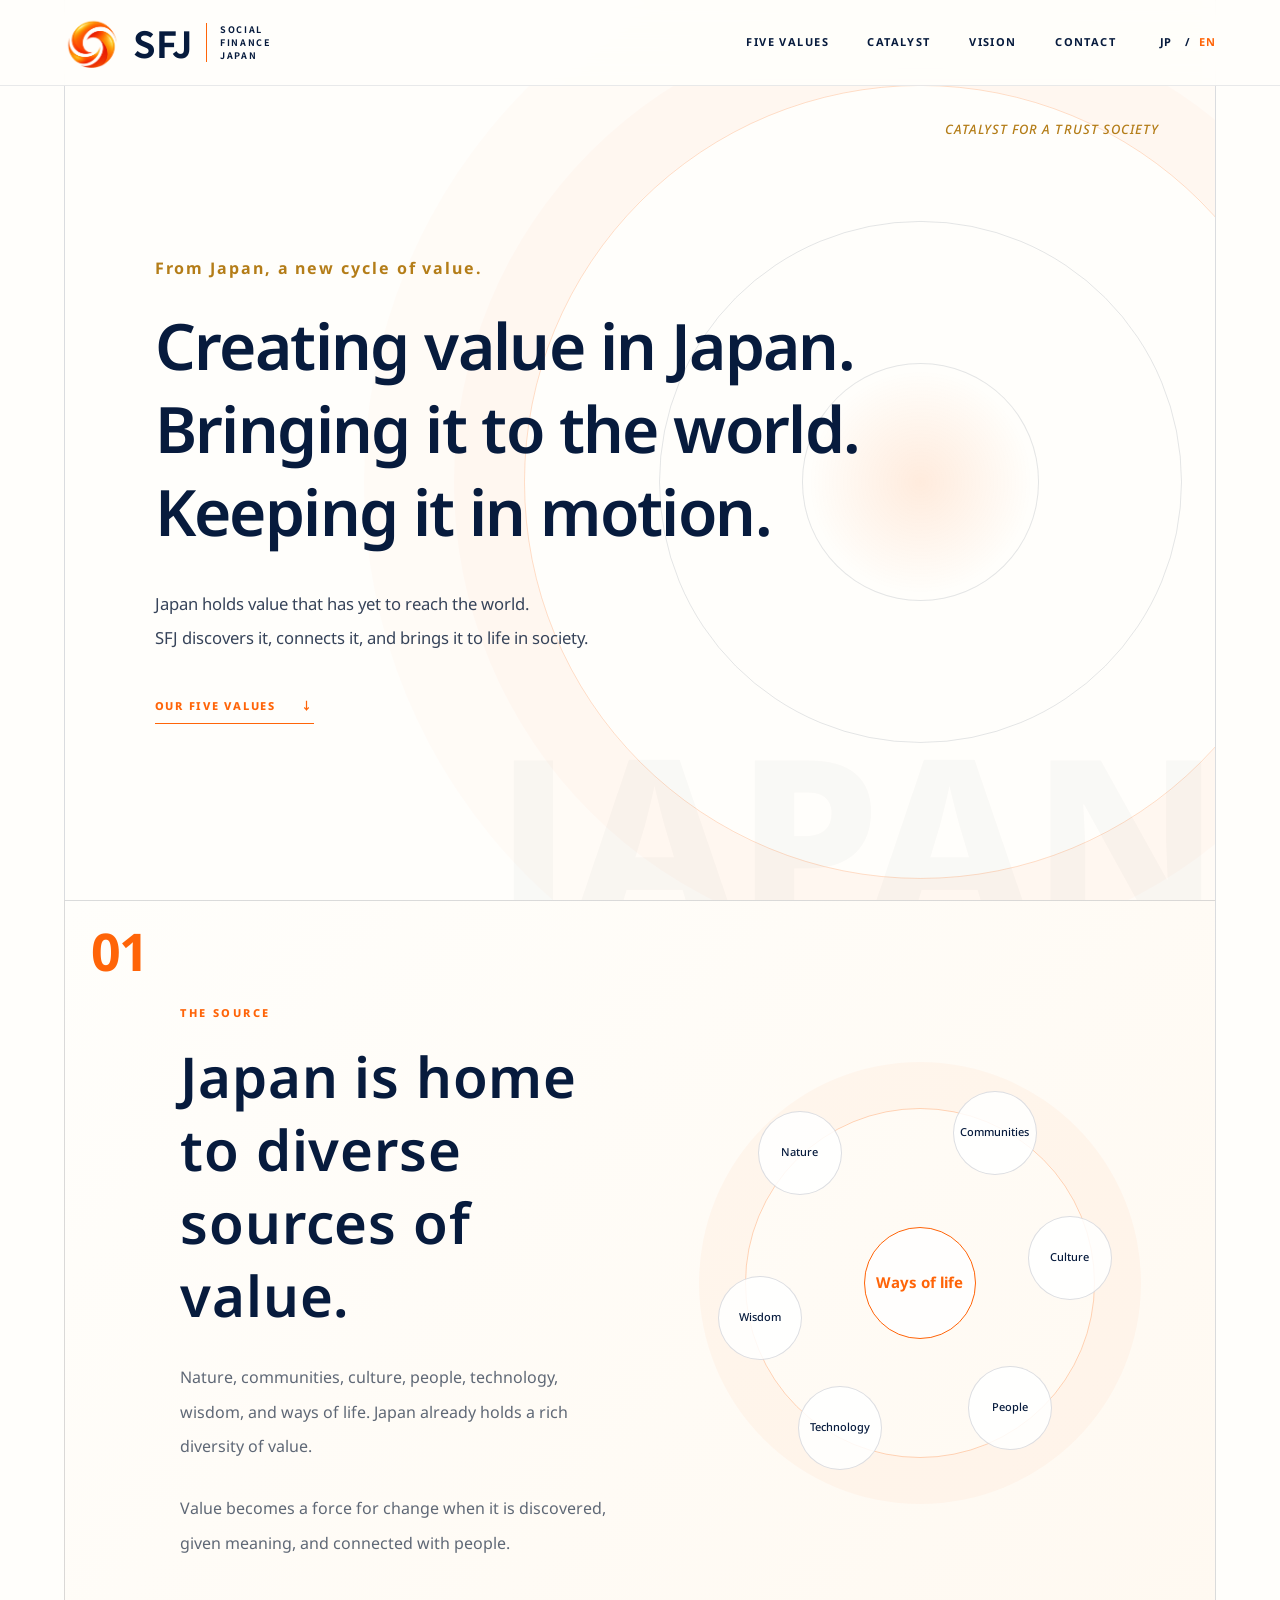
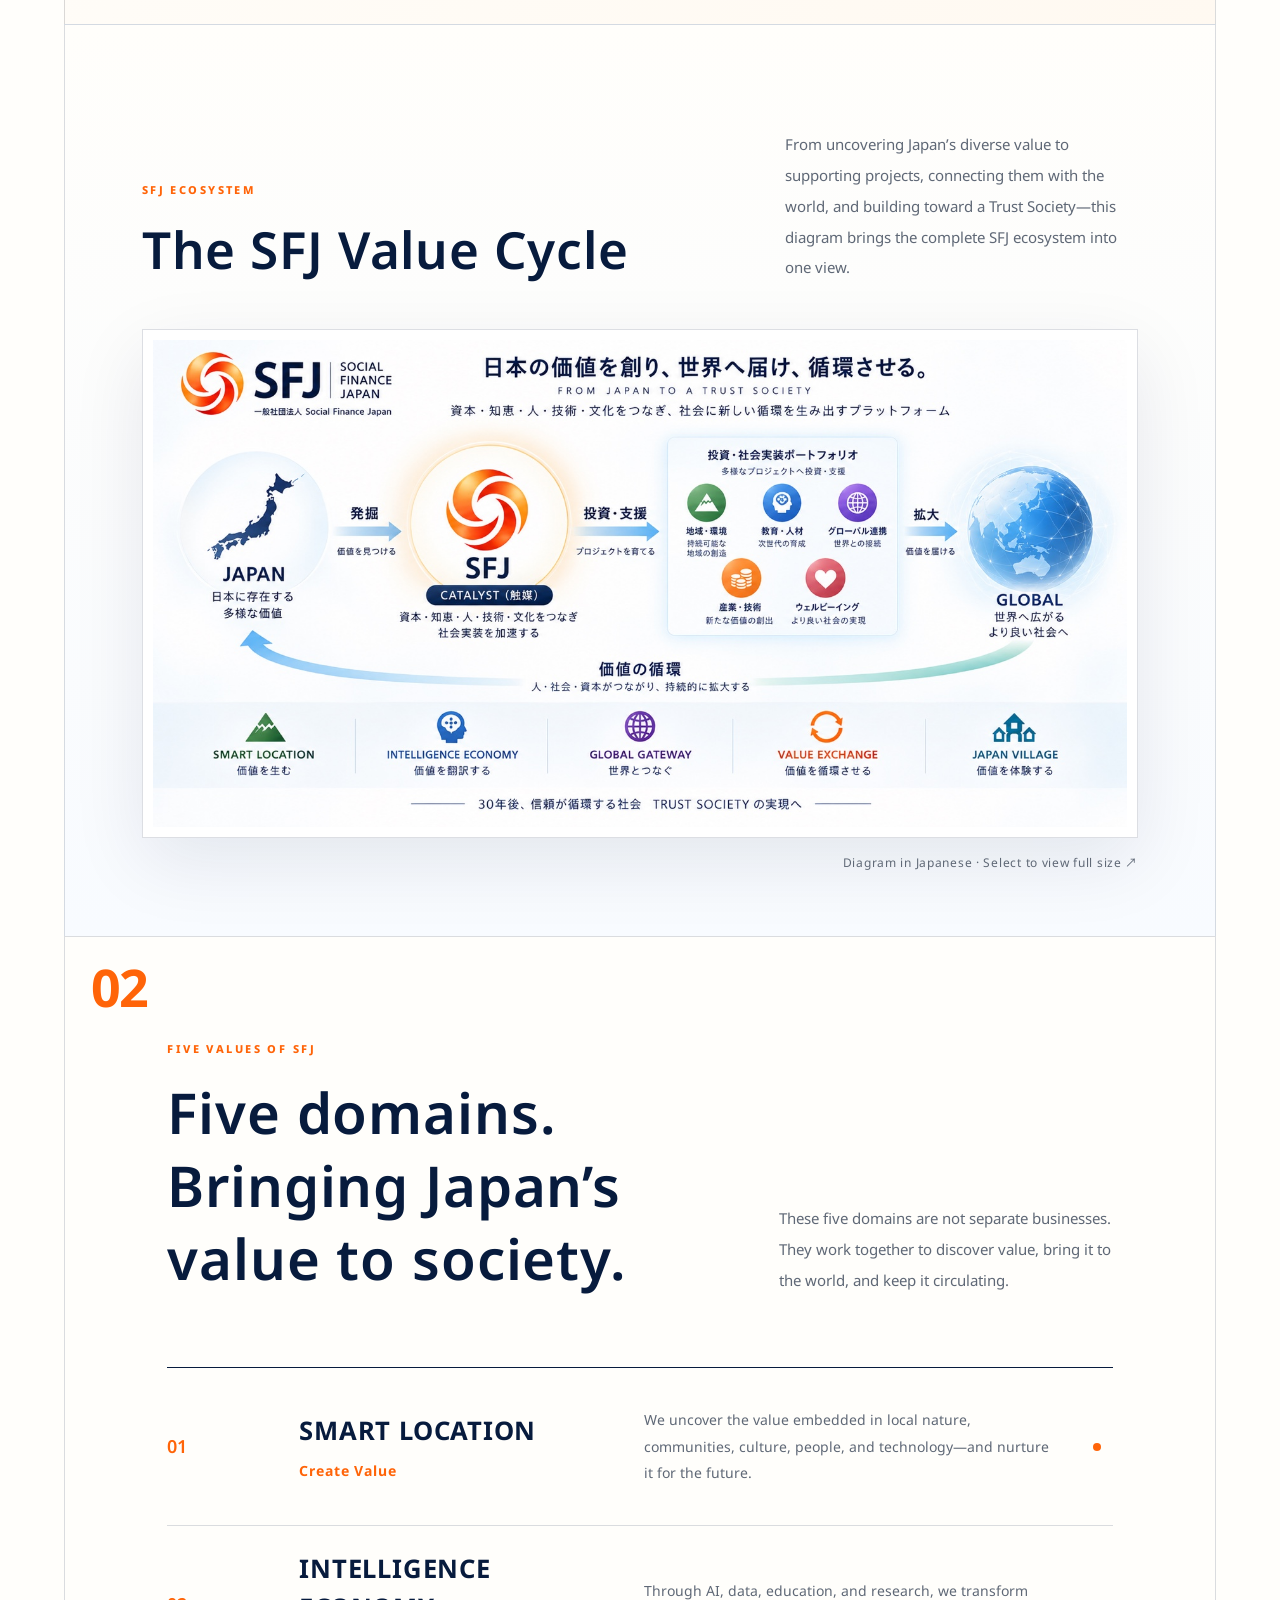
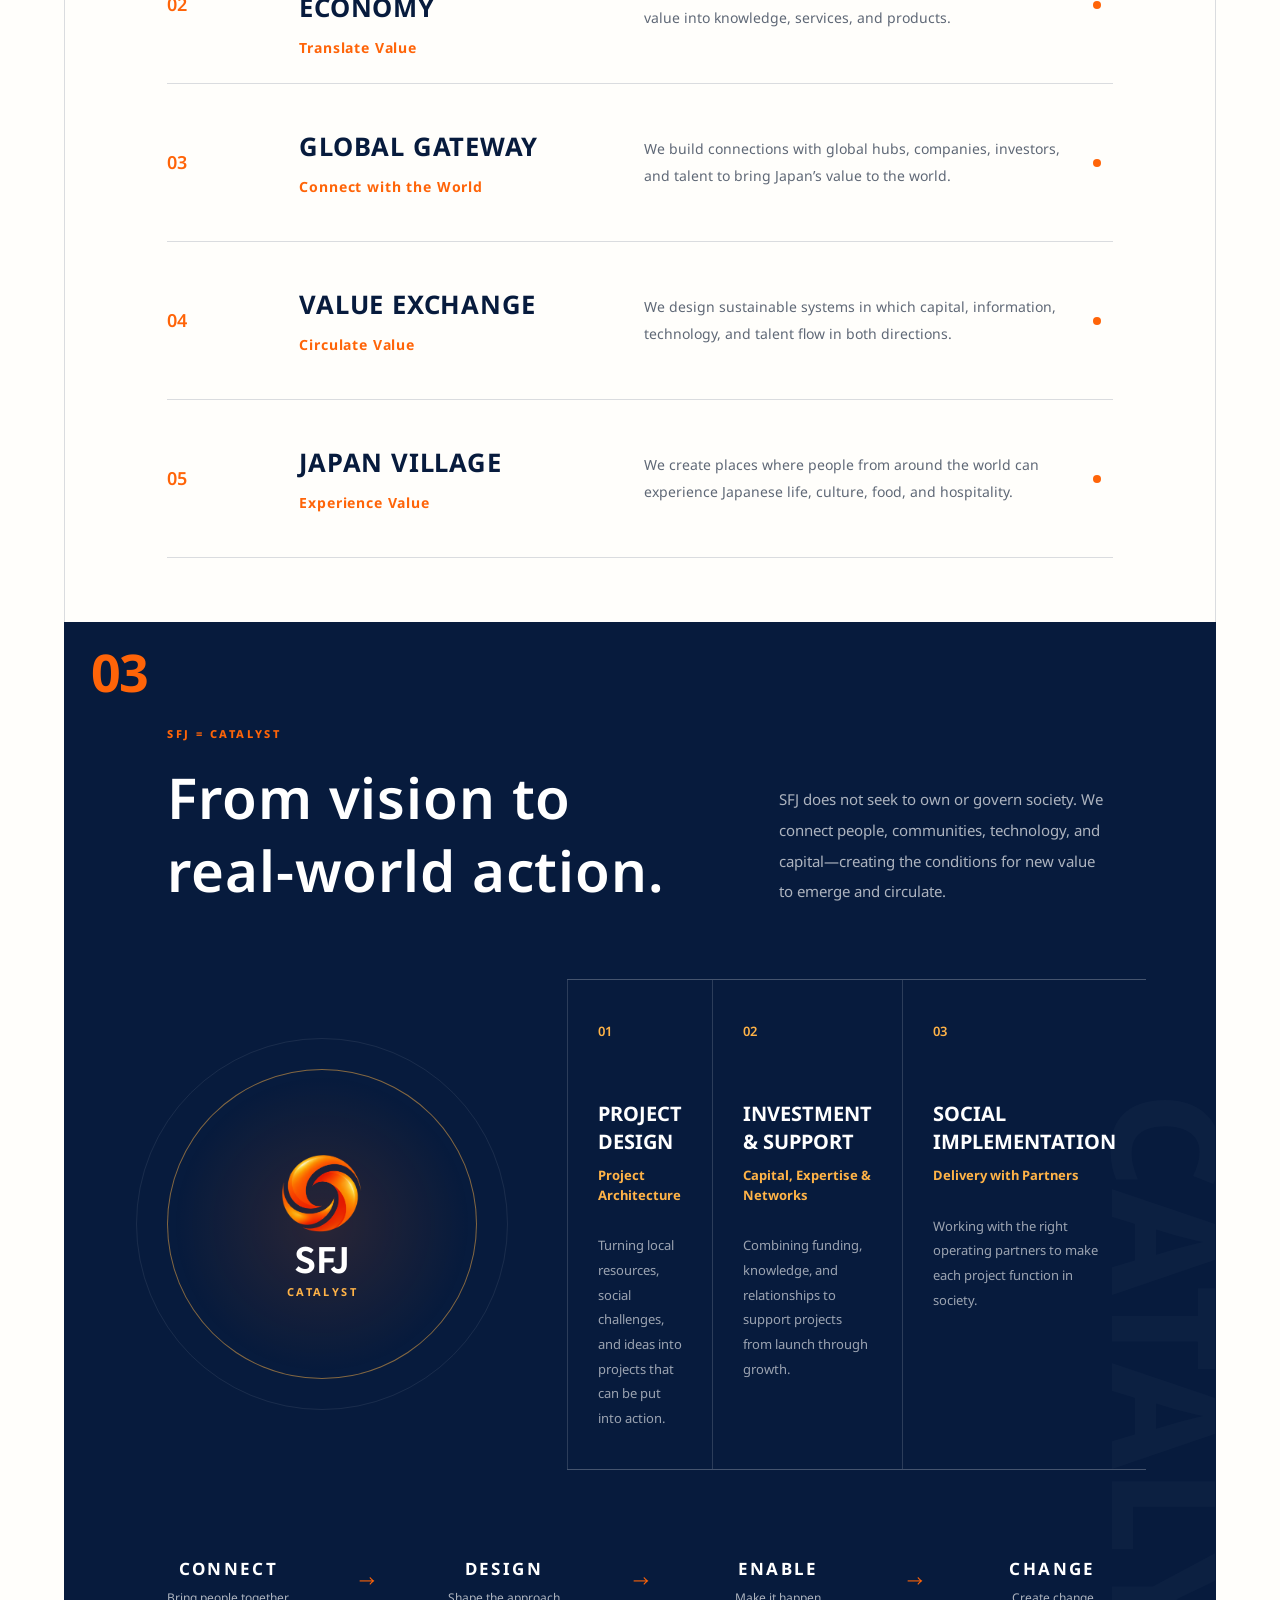
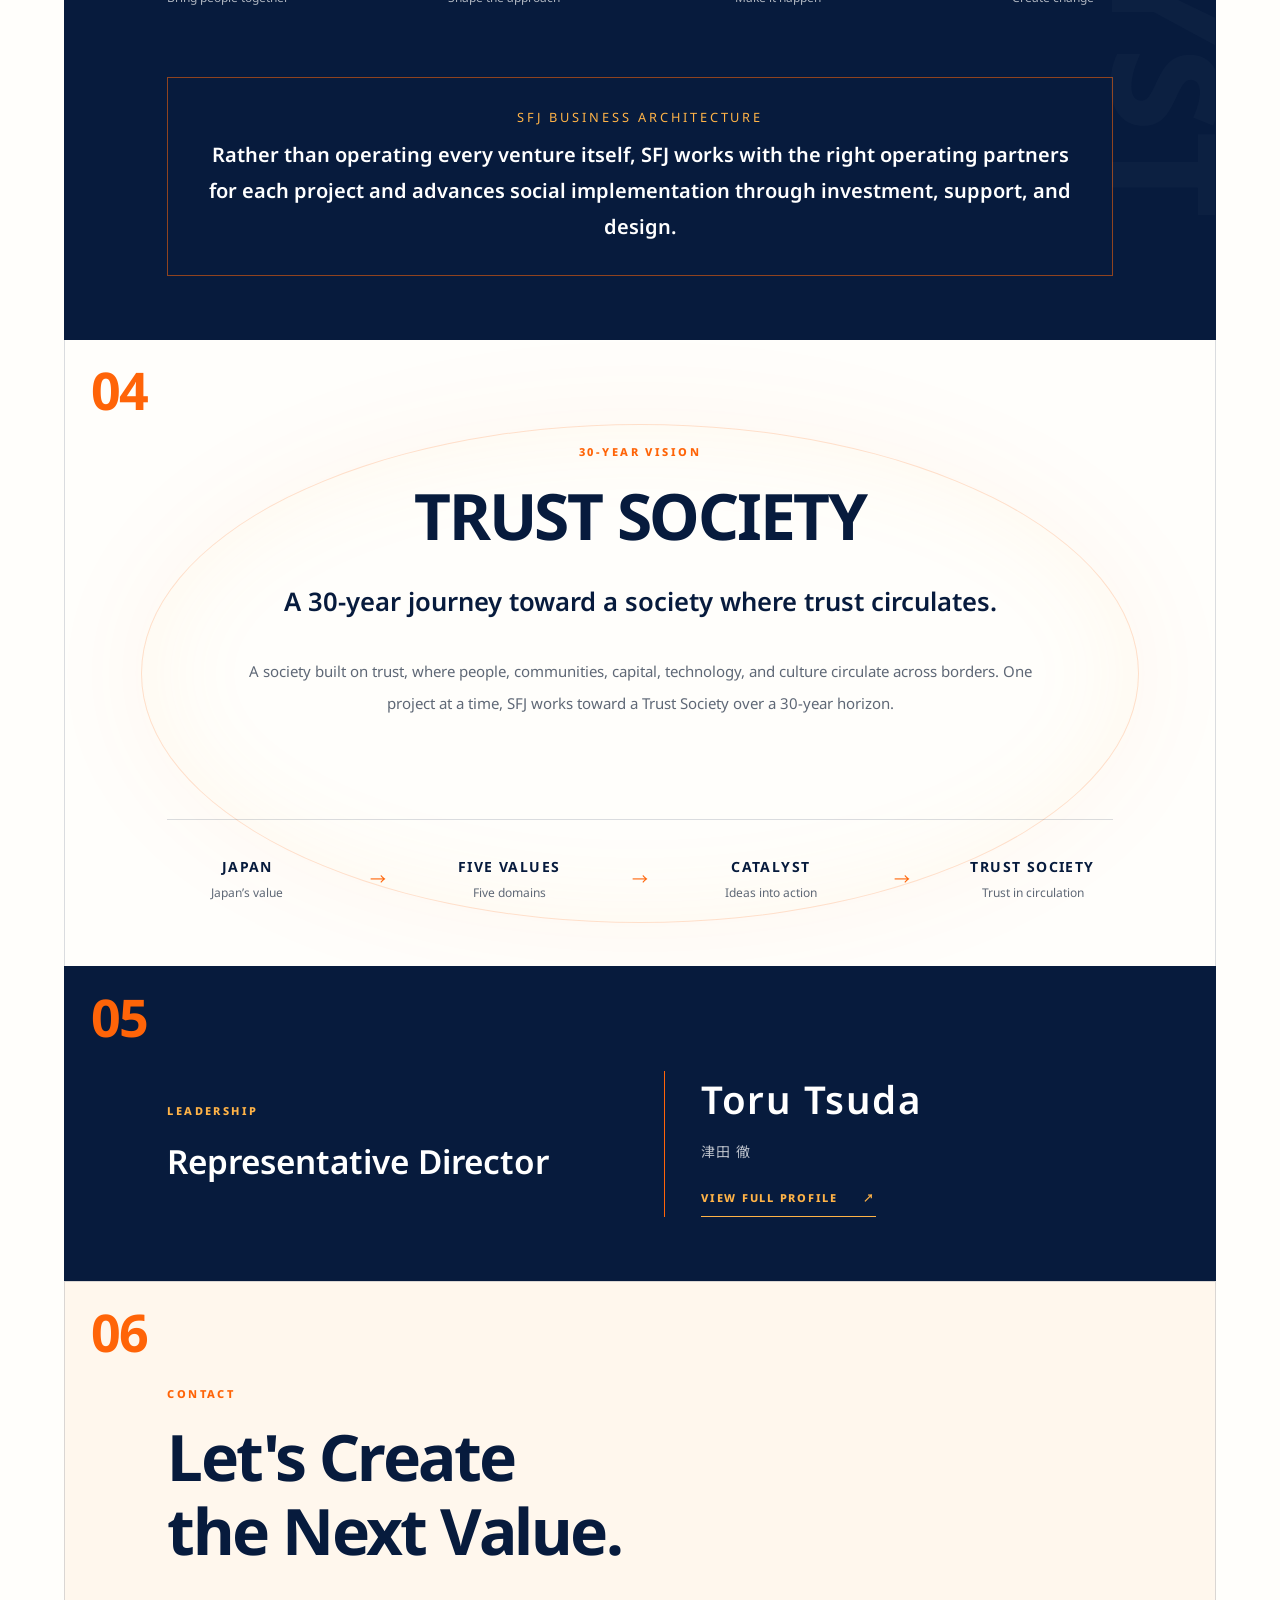
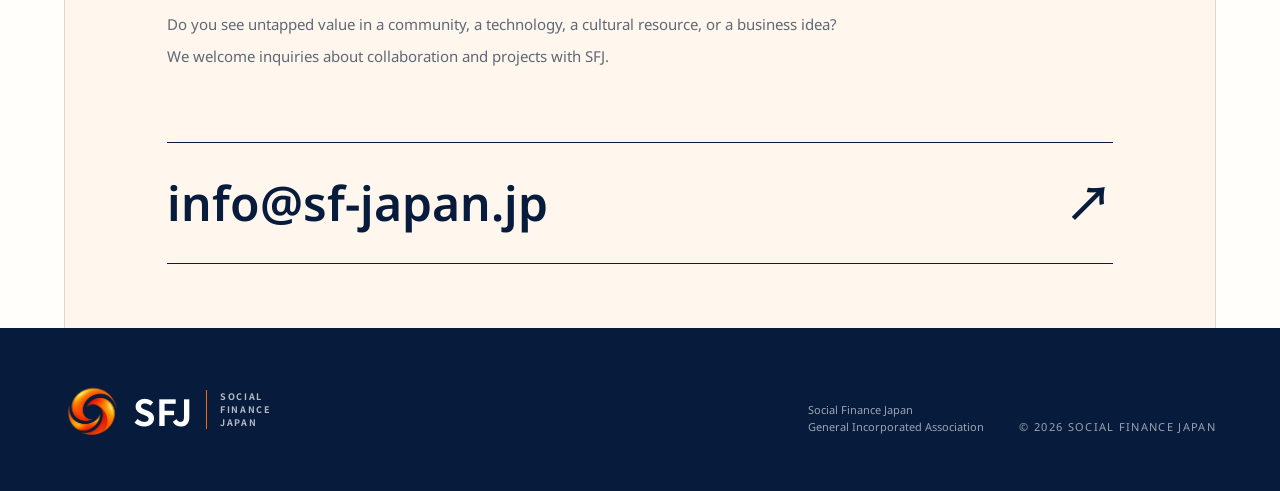
==== commit b43fc281: "Add files via upload" ====
--- a/en/index.html
+++ b/en/index.html
@@ -1,2 +1,2 @@
 <!DOCTYPE html><html lang="en"><head><meta charSet="utf-8"/><meta name="viewport" content="width=device-width, initial-scale=1"/><link rel="stylesheet" href="../style.css"><title>Social Finance Japan | Bringing Japan’s Value to the World</title><meta name="description" content="SFJ is a catalyst that discovers Japan’s diverse sources of value, translates them into new possibilities, and connects them with the world."/><link rel="shortcut icon" href="../sfj-mark.png"/><link rel="icon" href="../sfj-mark.png"/>
-</head><body><main><header class="site-header"><a href="#top" aria-label="Social Finance Japan home"><div class="brand "><img src="../sfj-mark.png" alt="SFJ" width="78" height="68" loading="eager" fetchPriority="high" decoding="async" data-nimg="1"/><div class="brand__type"><strong>SFJ</strong><span>SOCIAL FINANCE JAPAN</span></div></div></a><div class="header-actions"><nav aria-label="Main navigation"><a href="#values">FIVE VALUES</a><a href="#catalyst">CATALYST</a><a href="#vision">VISION</a><a href="#contact">CONTACT</a></nav><div class="language-switch" aria-label="Language selection"><a href="../" hrefLang="ja" lang="ja" aria-label="日本語で表示">JP</a><span aria-hidden="true">/</span><span aria-current="page" lang="en">EN</span></div></div></header><section class="hero section-frame" id="top"><div class="hero__ring" aria-hidden="true"></div><div class="eyebrow">CATALYST FOR A TRUST SOCIETY</div><div class="hero__content"><p class="hero__kicker">From Japan, a new cycle of value.</p><h1>Creating value in Japan.<br/>Bringing it to the world.<br/>Keeping it in motion.</h1><p class="hero__lead">Japan holds value that has yet to reach the world.<br/>SFJ discovers it, connects it, and brings it to life in society.</p><a class="text-link" href="#values">OUR FIVE VALUES <span aria-hidden="true">↓</span></a></div><div class="hero__word" aria-hidden="true">JAPAN</div></section><section class="japan section-frame"><div class="section-number">01</div><div class="japan__copy"><p class="section-label">THE SOURCE</p><h2>Japan is home to diverse sources of value.</h2><p>Nature, communities, culture, people, technology, wisdom, and ways of life. Japan already holds a rich diversity of value.</p><p>Value becomes a force for change when it is discovered, given meaning, and connected with people.</p></div><div class="japan__keywords" aria-label="Sources of value in Japan"><span>Nature</span><span>Communities</span><span>Culture</span><span>People</span><span>Technology</span><span>Wisdom</span><span>Ways of life</span></div></section><section class="ecosystem-visual section-frame" aria-labelledby="ecosystem-title"><div class="ecosystem-visual__heading"><div><p class="section-label">SFJ ECOSYSTEM</p><h2 id="ecosystem-title">The SFJ Value Cycle</h2></div><p>From uncovering Japan’s diverse value to supporting projects, connecting them with the world, and building toward a Trust Society—this diagram brings the complete SFJ ecosystem into one view.</p></div><a class="ecosystem-visual__image" href="../sfj-ecosystem.jpeg" target="_blank" rel="noopener noreferrer" aria-label="Open the SFJ ecosystem diagram in a new tab"><img src="../sfj-ecosystem.jpeg" alt="Overview of the SFJ ecosystem, showing value discovered in Japan, supported by SFJ as a catalyst, expanded globally through five domains, and returned through a cycle of value" width="1536" height="768" loading="lazy" decoding="async" data-nimg="1"/></a><p class="ecosystem-visual__caption">Diagram in Japanese · Select to view full size <span aria-hidden="true">↗</span></p></section><section class="values section-frame" id="values"><div class="section-number">02</div><div class="section-heading"><div><p class="section-label">FIVE VALUES OF SFJ</p><h2>Five domains.<br/>Bringing Japan’s value to society.</h2></div><p>These five domains are not separate businesses. They work together to discover value, bring it to the world, and keep it circulating.</p></div><div class="values__list"><article class="value-row"><span class="value-row__number">01</span><div class="value-row__title"><h3>SMART LOCATION</h3><strong>Create Value</strong></div><p>We uncover the value embedded in local nature, communities, culture, people, and technology—and nurture it for the future.</p><span class="value-row__dot" aria-hidden="true"></span></article><article class="value-row"><span class="value-row__number">02</span><div class="value-row__title"><h3>INTELLIGENCE ECONOMY</h3><strong>Translate Value</strong></div><p>Through AI, data, education, and research, we transform value into knowledge, services, and products.</p><span class="value-row__dot" aria-hidden="true"></span></article><article class="value-row"><span class="value-row__number">03</span><div class="value-row__title"><h3>GLOBAL GATEWAY</h3><strong>Connect with the World</strong></div><p>We build connections with global hubs, companies, investors, and talent to bring Japan’s value to the world.</p><span class="value-row__dot" aria-hidden="true"></span></article><article class="value-row"><span class="value-row__number">04</span><div class="value-row__title"><h3>VALUE EXCHANGE</h3><strong>Circulate Value</strong></div><p>We design sustainable systems in which capital, information, technology, and talent flow in both directions.</p><span class="value-row__dot" aria-hidden="true"></span></article><article class="value-row"><span class="value-row__number">05</span><div class="value-row__title"><h3>JAPAN VILLAGE</h3><strong>Experience Value</strong></div><p>We create places where people from around the world can experience Japanese life, culture, food, and hospitality.</p><span class="value-row__dot" aria-hidden="true"></span></article></div></section><section class="catalyst section-frame" id="catalyst"><div class="section-number">03</div><div class="section-heading section-heading--light"><div><p class="section-label">SFJ = CATALYST</p><h2>From vision to real-world action.</h2></div><p>SFJ does not seek to own or govern society. We connect people, communities, technology, and capital—creating the conditions for new value to emerge and circulate.</p></div><div class="catalyst__system"><div class="catalyst__core"><img src="../sfj-mark.png" alt="" width="116" height="102" loading="lazy" decoding="async" data-nimg="1"/><span>SFJ</span><strong>CATALYST</strong></div><div class="catalyst__designs"><article><span>0<!-- -->1</span><h3>BUSINESS DESIGN</h3><strong>Ventures &amp; Structures</strong><p>Connecting industries, companies, people, and ideas to design sustainable ventures.</p></article><article><span>0<!-- -->2</span><h3>DIGITAL DESIGN</h3><strong>Technology &amp; Systems</strong><p>Combining the right technologies to design systems that work in the real world.</p></article><article><span>0<!-- -->3</span><h3>FINANCE DESIGN</h3><strong>Funding &amp; Capital</strong><p>Designing the funding and capital structures that bring projects to life and keep value circulating.</p></article></div></div><div class="catalyst__flow" aria-label="From connections to real-world change"><span><b>CONNECT</b>Bring people together</span><i aria-hidden="true">→</i><span><b>DESIGN</b>Shape the approach</span><i aria-hidden="true">→</i><span><b>ENABLE</b>Make it happen</span><i aria-hidden="true">→</i><span><b>CHANGE</b>Create change</span></div><div class="social-implementation"><small>SOCIAL IMPLEMENTATION</small><strong>Bringing ideas into society through projects.</strong></div></section><section class="vision section-frame" id="vision"><div class="section-number">04</div><div class="vision__halo" aria-hidden="true"></div><p class="section-label">30-YEAR VISION</p><h2>TRUST SOCIETY</h2><p class="vision__ja">A 30-year journey toward a society where trust circulates.</p><p class="vision__body">A society built on trust, where people, communities, capital, technology, and culture circulate across borders. One project at a time, SFJ works toward a Trust Society over a 30-year horizon.</p><div class="vision__path"><span><b>JAPAN</b>Japan’s value</span><i aria-hidden="true">→</i><span><b>FIVE VALUES</b>Five domains</span><i aria-hidden="true">→</i><span><b>CATALYST</b>Ideas into action</span><i aria-hidden="true">→</i><span><b>TRUST SOCIETY</b>Trust in circulation</span></div></section><section class="representative section-frame" id="representative" aria-labelledby="representative-title"><div class="section-number">05</div><div><p class="section-label">LEADERSHIP</p><h2 id="representative-title">Representative Director</h2></div><div class="representative__identity"><p class="representative__name">Toru Tsuda<span lang="ja">津田 徹</span></p><a class="text-link" href="https://lucci-jp.github.io/aboutme/" target="_blank" rel="noopener noreferrer" aria-label="View full profile (opens in a new tab)">VIEW FULL PROFILE <span aria-hidden="true">↗</span></a></div></section><section class="contact section-frame" id="contact"><div class="section-number">06</div><p class="section-label">CONTACT</p><h2>Let&#x27;s Create<br/>the Next Value.</h2><p>Do you see untapped value in a community, a technology, a cultural resource, or a business idea?<br/>We welcome inquiries about collaboration and projects with SFJ.</p><a class="contact__mail" href="mailto:info@sf-japan.jp">info@sf-japan.jp <span aria-hidden="true">↗</span></a></section><footer><div class="brand brand--footer"><img src="../sfj-mark.png" alt="SFJ" width="78" height="68" loading="lazy" decoding="async" data-nimg="1"/><div class="brand__type"><strong>SFJ</strong><span>SOCIAL FINANCE JAPAN</span></div></div><p>Social Finance Japan<br/>General Incorporated Association</p><p class="footer__copy">© 2026 SOCIAL FINANCE JAPAN</p></footer></main></body></html>+</head><body><main><header class="site-header"><a href="#top" aria-label="Social Finance Japan home"><div class="brand "><img src="../sfj-mark.png" alt="SFJ" width="78" height="68" loading="eager" fetchPriority="high" decoding="async" data-nimg="1"/><div class="brand__type"><strong>SFJ</strong><span>SOCIAL FINANCE JAPAN</span></div></div></a><div class="header-actions"><nav aria-label="Main navigation"><a href="#values">FIVE VALUES</a><a href="#catalyst">CATALYST</a><a href="#vision">VISION</a><a href="#contact">CONTACT</a></nav><div class="language-switch" aria-label="Language selection"><a href="../" hrefLang="ja" lang="ja" aria-label="日本語で表示">JP</a><span aria-hidden="true">/</span><span aria-current="page" lang="en">EN</span></div></div></header><section class="hero section-frame" id="top"><div class="hero__ring" aria-hidden="true"></div><div class="eyebrow">CATALYST FOR A TRUST SOCIETY</div><div class="hero__content"><p class="hero__kicker">From Japan, a new cycle of value.</p><h1>Creating value in Japan.<br/>Bringing it to the world.<br/>Keeping it in motion.</h1><p class="hero__lead">Japan holds value that has yet to reach the world.<br/>SFJ discovers it, connects it, and brings it to life in society.</p><a class="text-link" href="#values">OUR FIVE VALUES <span aria-hidden="true">↓</span></a></div><div class="hero__word" aria-hidden="true">JAPAN</div></section><section class="japan section-frame"><div class="section-number">01</div><div class="japan__copy"><p class="section-label">THE SOURCE</p><h2>Japan is home to diverse sources of value.</h2><p>Nature, communities, culture, people, technology, wisdom, and ways of life. Japan already holds a rich diversity of value.</p><p>Value becomes a force for change when it is discovered, given meaning, and connected with people.</p></div><div class="japan__keywords" aria-label="Sources of value in Japan"><span>Nature</span><span>Communities</span><span>Culture</span><span>People</span><span>Technology</span><span>Wisdom</span><span>Ways of life</span></div></section><section class="ecosystem-visual section-frame" aria-labelledby="ecosystem-title"><div class="ecosystem-visual__heading"><div><p class="section-label">SFJ ECOSYSTEM</p><h2 id="ecosystem-title">The SFJ Value Cycle</h2></div><p>From uncovering Japan’s diverse value to supporting projects, connecting them with the world, and building toward a Trust Society—this diagram brings the complete SFJ ecosystem into one view.</p></div><a class="ecosystem-visual__image" href="../sfj-ecosystem.jpeg" target="_blank" rel="noopener noreferrer" aria-label="Open the SFJ ecosystem diagram in a new tab"><img src="../sfj-ecosystem.jpeg" alt="Overview of the SFJ ecosystem, showing value discovered in Japan, supported by SFJ as a catalyst, expanded globally through five domains, and returned through a cycle of value" width="1536" height="768" loading="lazy" decoding="async" data-nimg="1"/></a><p class="ecosystem-visual__caption">Diagram in Japanese · Select to view full size <span aria-hidden="true">↗</span></p></section><section class="values section-frame" id="values"><div class="section-number">02</div><div class="section-heading"><div><p class="section-label">FIVE VALUES OF SFJ</p><h2>Five domains.<br/>Bringing Japan’s value to society.</h2></div><p>These five domains are not separate businesses. They work together to discover value, bring it to the world, and keep it circulating.</p></div><div class="values__list"><article class="value-row"><span class="value-row__number">01</span><div class="value-row__title"><h3>SMART LOCATION</h3><strong>Create Value</strong></div><p>We uncover the value embedded in local nature, communities, culture, people, and technology—and nurture it for the future.</p><span class="value-row__dot" aria-hidden="true"></span></article><article class="value-row"><span class="value-row__number">02</span><div class="value-row__title"><h3>INTELLIGENCE ECONOMY</h3><strong>Translate Value</strong></div><p>Through AI, data, education, and research, we transform value into knowledge, services, and products.</p><span class="value-row__dot" aria-hidden="true"></span></article><article class="value-row"><span class="value-row__number">03</span><div class="value-row__title"><h3>GLOBAL GATEWAY</h3><strong>Connect with the World</strong></div><p>We build connections with global hubs, companies, investors, and talent to bring Japan’s value to the world.</p><span class="value-row__dot" aria-hidden="true"></span></article><article class="value-row"><span class="value-row__number">04</span><div class="value-row__title"><h3>VALUE EXCHANGE</h3><strong>Circulate Value</strong></div><p>We design sustainable systems in which capital, information, technology, and talent flow in both directions.</p><span class="value-row__dot" aria-hidden="true"></span></article><article class="value-row"><span class="value-row__number">05</span><div class="value-row__title"><h3>JAPAN VILLAGE</h3><strong>Experience Value</strong></div><p>We create places where people from around the world can experience Japanese life, culture, food, and hospitality.</p><span class="value-row__dot" aria-hidden="true"></span></article></div></section><section class="catalyst section-frame" id="catalyst"><div class="section-number">03</div><div class="section-heading section-heading--light"><div><p class="section-label">SFJ = CATALYST</p><h2>From vision to real-world action.</h2></div><p>SFJ does not seek to own or govern society. We connect people, communities, technology, and capital—creating the conditions for new value to emerge and circulate.</p></div><div class="catalyst__system"><div class="catalyst__core"><img src="../sfj-mark.png" alt="" width="116" height="102" loading="lazy" decoding="async" data-nimg="1"/><span>SFJ</span><strong>CATALYST</strong></div><div class="catalyst__designs"><article><span>0<!-- -->1</span><h3>PROJECT DESIGN</h3><strong>Project Architecture</strong><p>Turning local resources, social challenges, and ideas into projects that can be put into action.</p></article><article><span>0<!-- -->2</span><h3>INVESTMENT &amp; SUPPORT</h3><strong>Capital, Expertise &amp; Networks</strong><p>Combining funding, knowledge, and relationships to support projects from launch through growth.</p></article><article><span>0<!-- -->3</span><h3>SOCIAL IMPLEMENTATION</h3><strong>Delivery with Partners</strong><p>Working with the right operating partners to make each project function in society.</p></article></div></div><div class="catalyst__flow" aria-label="From connections to real-world change"><span><b>CONNECT</b>Bring people together</span><i aria-hidden="true">→</i><span><b>DESIGN</b>Shape the approach</span><i aria-hidden="true">→</i><span><b>ENABLE</b>Make it happen</span><i aria-hidden="true">→</i><span><b>CHANGE</b>Create change</span></div><div class="social-implementation"><small>SFJ BUSINESS ARCHITECTURE</small><strong>Rather than operating every venture itself, SFJ works with the right operating partners for each project and advances social implementation through investment, support, and design.</strong></div></section><section class="vision section-frame" id="vision"><div class="section-number">04</div><div class="vision__halo" aria-hidden="true"></div><p class="section-label">30-YEAR VISION</p><h2>TRUST SOCIETY</h2><p class="vision__ja">A 30-year journey toward a society where trust circulates.</p><p class="vision__body">A society built on trust, where people, communities, capital, technology, and culture circulate across borders. One project at a time, SFJ works toward a Trust Society over a 30-year horizon.</p><div class="vision__path"><span><b>JAPAN</b>Japan’s value</span><i aria-hidden="true">→</i><span><b>FIVE VALUES</b>Five domains</span><i aria-hidden="true">→</i><span><b>CATALYST</b>Ideas into action</span><i aria-hidden="true">→</i><span><b>TRUST SOCIETY</b>Trust in circulation</span></div></section><section class="representative section-frame" id="representative" aria-labelledby="representative-title"><div class="section-number">05</div><div><p class="section-label">LEADERSHIP</p><h2 id="representative-title">Representative Director</h2></div><div class="representative__identity"><p class="representative__name">Toru Tsuda<span lang="ja">津田 徹</span></p><a class="text-link" href="https://lucci-jp.github.io/aboutme/" target="_blank" rel="noopener noreferrer" aria-label="View full profile (opens in a new tab)">VIEW FULL PROFILE <span aria-hidden="true">↗</span></a></div></section><section class="contact section-frame" id="contact"><div class="section-number">06</div><p class="section-label">CONTACT</p><h2>Let&#x27;s Create<br/>the Next Value.</h2><p>Do you see untapped value in a community, a technology, a cultural resource, or a business idea?<br/>We welcome inquiries about collaboration and projects with SFJ.</p><a class="contact__mail" href="mailto:info@sf-japan.jp">info@sf-japan.jp <span aria-hidden="true">↗</span></a></section><footer><div class="brand brand--footer"><img src="../sfj-mark.png" alt="SFJ" width="78" height="68" loading="lazy" decoding="async" data-nimg="1"/><div class="brand__type"><strong>SFJ</strong><span>SOCIAL FINANCE JAPAN</span></div></div><p>Social Finance Japan<br/>General Incorporated Association</p><p class="footer__copy">© 2026 SOCIAL FINANCE JAPAN</p></footer></main></body></html>
--- a/style.css
+++ b/style.css
@@ -1 +1 @@
-@import "https://fonts.googleapis.com/css2?family=Noto+Sans:wght@400;500;600;700;800&family=Noto+Sans+JP:wght@400;500;600;700;800&display=swap";@layer properties{@supports (((-webkit-hyphens:none)) and (not (margin-trim:inline))) or ((-moz-orient:inline) and (not (color:rgb(from red r g b)))){*,:before,:after,::backdrop{--tw-translate-x:0;--tw-translate-y:0;--tw-translate-z:0;--tw-rotate-x:initial;--tw-rotate-y:initial;--tw-rotate-z:initial;--tw-skew-x:initial;--tw-skew-y:initial;--tw-scroll-snap-strictness:proximity;--tw-space-x-reverse:0;--tw-border-style:solid;--tw-leading:initial;--tw-font-weight:initial;--tw-tracking:initial;--tw-ordinal:initial;--tw-slashed-zero:initial;--tw-numeric-figure:initial;--tw-numeric-spacing:initial;--tw-numeric-fraction:initial;--tw-shadow:0 0 #0000;--tw-shadow-color:initial;--tw-shadow-alpha:100%;--tw-inset-shadow:0 0 #0000;--tw-inset-shadow-color:initial;--tw-inset-shadow-alpha:100%;--tw-ring-color:initial;--tw-ring-shadow:0 0 #0000;--tw-inset-ring-color:initial;--tw-inset-ring-shadow:0 0 #0000;--tw-ring-inset:initial;--tw-ring-offset-width:0px;--tw-ring-offset-color:#fff;--tw-ring-offset-shadow:0 0 #0000;--tw-outline-style:solid;--tw-duration:initial;--tw-ease:initial;--tw-content:"";--tw-scale-x:1;--tw-scale-y:1;--tw-scale-z:1}}}@layer theme{:root,:host{--font-sans:ui-sans-serif, system-ui, sans-serif, "Apple Color Emoji", "Segoe UI Emoji", "Segoe UI Symbol", "Noto Color Emoji";--font-mono:ui-monospace, SFMono-Regular, Menlo, Monaco, Consolas, "Liberation Mono", "Courier New", monospace;--color-black:#000;--color-white:#fff;--spacing:.25rem;--container-xs:20rem;--container-sm:24rem;--container-lg:32rem;--text-xs:.75rem;--text-xs--line-height:calc(1 / .75);--text-sm:.875rem;--text-sm--line-height:calc(1.25 / .875);--text-base:1rem;--text-base--line-height:calc(1.5 / 1);--text-lg:1.125rem;--text-lg--line-height:calc(1.75 / 1.125);--font-weight-normal:400;--font-weight-medium:500;--font-weight-semibold:600;--tracking-tight:-.025em;--tracking-widest:.1em;--leading-tight:1.25;--leading-snug:1.375;--leading-normal:1.5;--leading-relaxed:1.625;--radius-xs:.125rem;--radius-sm:.25rem;--radius-md:.375rem;--radius-lg:.5rem;--radius-xl:.75rem;--ease-in-out:cubic-bezier(.4, 0, .2, 1);--animate-spin:spin 1s linear infinite;--animate-pulse:pulse 2s cubic-bezier(.4, 0, .6, 1) infinite;--aspect-video:16 / 9;--default-transition-duration:.15s;--default-transition-timing-function:cubic-bezier(.4, 0, .2, 1);--default-font-family:var(--font-sans);--default-mono-font-family:var(--font-mono)}}@layer base{*,:after,:before,::backdrop{box-sizing:border-box;border:0 solid;margin:0;padding:0}::file-selector-button{box-sizing:border-box;border:0 solid;margin:0;padding:0}html,:host{-webkit-text-size-adjust:100%;tab-size:4;line-height:1.5;font-family:var(--default-font-family,ui-sans-serif, system-ui, sans-serif, "Apple Color Emoji", "Segoe UI Emoji", "Segoe UI Symbol", "Noto Color Emoji");font-feature-settings:var(--default-font-feature-settings,normal);font-variation-settings:var(--default-font-variation-settings,normal);-webkit-tap-highlight-color:transparent}hr{height:0;color:inherit;border-top-width:1px}abbr:where([title]){-webkit-text-decoration:underline dotted;text-decoration:underline dotted}h1,h2,h3,h4,h5,h6{font-size:inherit;font-weight:inherit}a{color:inherit;-webkit-text-decoration:inherit;-webkit-text-decoration:inherit;-webkit-text-decoration:inherit;-webkit-text-decoration:inherit;text-decoration:inherit}b,strong{font-weight:bolder}code,kbd,samp,pre{font-family:var(--default-mono-font-family,ui-monospace, SFMono-Regular, Menlo, Monaco, Consolas, "Liberation Mono", "Courier New", monospace);font-feature-settings:var(--default-mono-font-feature-settings,normal);font-variation-settings:var(--default-mono-font-variation-settings,normal);font-size:1em}small{font-size:80%}sub,sup{vertical-align:baseline;font-size:75%;line-height:0;position:relative}sub{bottom:-.25em}sup{top:-.5em}table{text-indent:0;border-color:inherit;border-collapse:collapse}:-moz-focusring{outline:auto}progress{vertical-align:baseline}summary{display:list-item}ol,ul,menu{list-style:none}img,svg,video,canvas,audio,iframe,embed,object{vertical-align:middle;display:block}img,video{max-width:100%;height:auto}button,input,select,optgroup,textarea{font:inherit;font-feature-settings:inherit;font-variation-settings:inherit;letter-spacing:inherit;color:inherit;opacity:1;background-color:#0000;border-radius:0}::file-selector-button{font:inherit;font-feature-settings:inherit;font-variation-settings:inherit;letter-spacing:inherit;color:inherit;opacity:1;background-color:#0000;border-radius:0}:where(select:is([multiple],[size])) optgroup{font-weight:bolder}:where(select:is([multiple],[size])) optgroup option{padding-inline-start:20px}::file-selector-button{margin-inline-end:4px}::placeholder{opacity:1}@supports (not ((-webkit-appearance:-apple-pay-button))) or (contain-intrinsic-size:1px){::placeholder{color:currentColor}@supports (color:color-mix(in lab, red, red)){::placeholder{color:color-mix(in oklab, currentcolor 50%, transparent)}}}textarea{resize:vertical}::-webkit-search-decoration{-webkit-appearance:none}::-webkit-date-and-time-value{min-height:1lh;text-align:inherit}::-webkit-datetime-edit{display:inline-flex}::-webkit-datetime-edit-fields-wrapper{padding:0}::-webkit-datetime-edit{padding-block:0}::-webkit-datetime-edit-year-field{padding-block:0}::-webkit-datetime-edit-month-field{padding-block:0}::-webkit-datetime-edit-day-field{padding-block:0}::-webkit-datetime-edit-hour-field{padding-block:0}::-webkit-datetime-edit-minute-field{padding-block:0}::-webkit-datetime-edit-second-field{padding-block:0}::-webkit-datetime-edit-millisecond-field{padding-block:0}::-webkit-datetime-edit-meridiem-field{padding-block:0}::-webkit-calendar-picker-indicator{line-height:1}:-moz-ui-invalid{box-shadow:none}button,input:where([type=button],[type=reset],[type=submit]){appearance:button}::file-selector-button{appearance:button}::-webkit-inner-spin-button{height:auto}::-webkit-outer-spin-button{height:auto}[hidden]:where(:not([hidden=until-found])){display:none!important}}@layer components;@layer utilities{.\@container\/card-header{container:card-header/inline-size}.\@container\/field-group{container:field-group/inline-size}.pointer-events-none{pointer-events:none}.invisible{visibility:hidden}.visible{visibility:visible}.sr-only{clip-path:inset(50%);white-space:nowrap;border-width:0;width:1px;height:1px;margin:-1px;padding:0;position:absolute;overflow:hidden}.absolute{position:absolute}.fixed{position:fixed}.relative{position:relative}.inset-0{inset:calc(var(--spacing) * 0)}.inset-x-0{inset-inline:calc(var(--spacing) * 0)}.inset-y-0{inset-block:calc(var(--spacing) * 0)}.inset-s-1\/2{inset-inline-start:50%}.start{inset-inline-start:var(--spacing)}.end{inset-inline-end:var(--spacing)}.-top-12{top:calc(var(--spacing) * -12)}.top-0{top:calc(var(--spacing) * 0)}.top-1\.5{top:calc(var(--spacing) * 1.5)}.top-1\/2{top:50%}.top-3\.5{top:calc(var(--spacing) * 3.5)}.top-4{top:calc(var(--spacing) * 4)}.top-\[1px\]{top:1px}.top-\[50\%\]{top:50%}.top-\[60\%\]{top:60%}.top-full{top:100%}.-right-12{right:calc(var(--spacing) * -12)}.right-0{right:calc(var(--spacing) * 0)}.right-1{right:calc(var(--spacing) * 1)}.right-2{right:calc(var(--spacing) * 2)}.right-3{right:calc(var(--spacing) * 3)}.right-3\.5{right:calc(var(--spacing) * 3.5)}.right-4{right:calc(var(--spacing) * 4)}.-bottom-12{bottom:calc(var(--spacing) * -12)}.bottom-0{bottom:calc(var(--spacing) * 0)}.-left-12{left:calc(var(--spacing) * -12)}.left-0{left:calc(var(--spacing) * 0)}.left-1\/2{left:50%}.left-2{left:calc(var(--spacing) * 2)}.left-3{left:calc(var(--spacing) * 3)}.left-\[50\%\]{left:50%}.isolate{isolation:isolate}.z-10{z-index:10}.z-20{z-index:20}.z-50{z-index:50}.z-\[1\]{z-index:1}.order-first{order:-9999}.order-last{order:9999}.col-start-2{grid-column-start:2}.row-span-2{grid-row:span 2/span 2}.row-start-1{grid-row-start:1}.m-0\!{margin:calc(var(--spacing) * 0)!important}.-mx-1{margin-inline:calc(var(--spacing) * -1)}.mx-2{margin-inline:calc(var(--spacing) * 2)}.mx-3\.5{margin-inline:calc(var(--spacing) * 3.5)}.mx-auto{margin-inline:auto}.-my-2{margin-block:calc(var(--spacing) * -2)}.my-0{margin-block:calc(var(--spacing) * 0)}.my-0\.5{margin-block:calc(var(--spacing) * .5)}.my-1{margin-block:calc(var(--spacing) * 1)}.-mt-4{margin-top:calc(var(--spacing) * -4)}.mt-0\.5{margin-top:calc(var(--spacing) * .5)}.mt-1\.5{margin-top:calc(var(--spacing) * 1.5)}.mt-2{margin-top:calc(var(--spacing) * 2)}.mt-4{margin-top:calc(var(--spacing) * 4)}.mt-auto{margin-top:auto}.mb-2{margin-bottom:calc(var(--spacing) * 2)}.mb-3{margin-bottom:calc(var(--spacing) * 3)}.-ml-1{margin-left:calc(var(--spacing) * -1)}.-ml-4{margin-left:calc(var(--spacing) * -4)}.ml-1{margin-left:calc(var(--spacing) * 1)}.ml-4{margin-left:calc(var(--spacing) * 4)}.ml-auto{margin-left:auto}.line-clamp-1{-webkit-line-clamp:1;-webkit-box-orient:vertical;display:-webkit-box;overflow:hidden}.line-clamp-2{-webkit-line-clamp:2;-webkit-box-orient:vertical;display:-webkit-box;overflow:hidden}.block{display:block}.contents{display:contents}.flex{display:flex}.grid{display:grid}.hidden{display:none}.inline-flex{display:inline-flex}.table{display:table}.table-caption{display:table-caption}.table-cell{display:table-cell}.table-row{display:table-row}.field-sizing-content{field-sizing:content}.aspect-square{aspect-ratio:1}.aspect-video{aspect-ratio:var(--aspect-video)}.size-\(--cell-size\){width:var(--cell-size);height:var(--cell-size)}.size-2{width:calc(var(--spacing) * 2);height:calc(var(--spacing) * 2)}.size-2\.5{width:calc(var(--spacing) * 2.5);height:calc(var(--spacing) * 2.5)}.size-3{width:calc(var(--spacing) * 3);height:calc(var(--spacing) * 3)}.size-3\.5{width:calc(var(--spacing) * 3.5);height:calc(var(--spacing) * 3.5)}.size-4{width:calc(var(--spacing) * 4);height:calc(var(--spacing) * 4)}.size-6{width:calc(var(--spacing) * 6);height:calc(var(--spacing) * 6)}.size-7{width:calc(var(--spacing) * 7);height:calc(var(--spacing) * 7)}.size-8{width:calc(var(--spacing) * 8);height:calc(var(--spacing) * 8)}.size-9{width:calc(var(--spacing) * 9);height:calc(var(--spacing) * 9)}.size-10{width:calc(var(--spacing) * 10);height:calc(var(--spacing) * 10)}.size-16{width:calc(var(--spacing) * 16);height:calc(var(--spacing) * 16)}.size-auto{width:auto;height:auto}.size-full{width:100%;height:100%}.h-\(--cell-size\){height:var(--cell-size)}.h-1\.5{height:calc(var(--spacing) * 1.5)}.h-2{height:calc(var(--spacing) * 2)}.h-2\.5{height:calc(var(--spacing) * 2.5)}.h-4{height:calc(var(--spacing) * 4)}.h-5{height:calc(var(--spacing) * 5)}.h-6{height:calc(var(--spacing) * 6)}.h-7{height:calc(var(--spacing) * 7)}.h-8{height:calc(var(--spacing) * 8)}.h-9{height:calc(var(--spacing) * 9)}.h-10{height:calc(var(--spacing) * 10)}.h-12{height:calc(var(--spacing) * 12)}.h-\[calc\(--spacing\(5\.5\)\)\]{height:calc(calc(var(--spacing) * 5.5))}.h-\[calc\(100\%-1px\)\]{height:calc(100% - 1px)}.h-\[var\(--radix-navigation-menu-viewport-height\)\]{height:var(--radix-navigation-menu-viewport-height)}.h-\[var\(--radix-select-trigger-height\)\]{height:var(--radix-select-trigger-height)}.h-auto{height:auto}.h-full{height:100%}.h-max{height:max-content}.h-px{height:1px}.h-svh{height:100svh}.max-h-\(--radix-context-menu-content-available-height\){max-height:var(--radix-context-menu-content-available-height)}.max-h-\(--radix-dropdown-menu-content-available-height\){max-height:var(--radix-dropdown-menu-content-available-height)}.max-h-\(--radix-select-content-available-height\){max-height:var(--radix-select-content-available-height)}.max-h-96{max-height:calc(var(--spacing) * 96)}.max-h-\[300px\]{max-height:300px}.max-h-\[min\(calc\(--spacing\(96\)---spacing\(9\)\)\,calc\(var\(--available-height\)---spacing\(9\)\)\)\]{max-height:min(calc(calc(var(--spacing) * 96) - calc(var(--spacing) * 9)), calc(var(--available-height) - calc(var(--spacing) * 9)))}.min-h-0{min-height:calc(var(--spacing) * 0)}.min-h-4{min-height:calc(var(--spacing) * 4)}.min-h-9{min-height:calc(var(--spacing) * 9)}.min-h-16{min-height:calc(var(--spacing) * 16)}.min-h-full{min-height:100%}.min-h-svh{min-height:100svh}.w-\(--anchor-width\){width:var(--anchor-width)}.w-\(--cell-size\){width:var(--cell-size)}.w-\(--sidebar-width\){width:var(--sidebar-width)}.w-0{width:calc(var(--spacing) * 0)}.w-1{width:calc(var(--spacing) * 1)}.w-2{width:calc(var(--spacing) * 2)}.w-2\.5{width:calc(var(--spacing) * 2.5)}.w-3{width:calc(var(--spacing) * 3)}.w-3\/4{width:75%}.w-4{width:calc(var(--spacing) * 4)}.w-5{width:calc(var(--spacing) * 5)}.w-9{width:calc(var(--spacing) * 9)}.w-10{width:calc(var(--spacing) * 10)}.w-24{width:calc(var(--spacing) * 24)}.w-64{width:calc(var(--spacing) * 64)}.w-72{width:calc(var(--spacing) * 72)}.w-\[100px\]{width:100px}.w-auto{width:auto}.w-fit{width:fit-content}.w-full{width:100%}.w-max{width:max-content}.w-px{width:1px}.max-w-\(--available-width\){max-width:var(--available-width)}.max-w-\(--skeleton-width\){max-width:var(--skeleton-width)}.max-w-\[80\%\]{max-width:80%}.max-w-\[calc\(100\%-2rem\)\]{max-width:calc(100% - 2rem)}.max-w-full{max-width:100%}.max-w-max{max-width:max-content}.max-w-sm{max-width:var(--container-sm)}.min-w-\(--cell-size\){min-width:var(--cell-size)}.min-w-0{min-width:calc(var(--spacing) * 0)}.min-w-5{min-width:calc(var(--spacing) * 5)}.min-w-8{min-width:calc(var(--spacing) * 8)}.min-w-9{min-width:calc(var(--spacing) * 9)}.min-w-10{min-width:calc(var(--spacing) * 10)}.min-w-16{min-width:calc(var(--spacing) * 16)}.min-w-40{min-width:calc(var(--spacing) * 40)}.min-w-\[8rem\]{min-width:8rem}.min-w-\[12rem\]{min-width:12rem}.min-w-\[calc\(var\(--anchor-width\)\+--spacing\(7\)\)\]{min-width:calc(var(--anchor-width) + calc(var(--spacing) * 7))}.min-w-\[var\(--radix-select-trigger-width\)\]{min-width:var(--radix-select-trigger-width)}.flex-1{flex:1}.shrink-0{flex-shrink:0}.grow{flex-grow:1}.grow-0{flex-grow:0}.basis-full{flex-basis:100%}.caption-bottom{caption-side:bottom}.border-collapse{border-collapse:collapse}.origin-\(--radix-context-menu-content-transform-origin\){transform-origin:var(--radix-context-menu-content-transform-origin)}.origin-\(--radix-dropdown-menu-content-transform-origin\){transform-origin:var(--radix-dropdown-menu-content-transform-origin)}.origin-\(--radix-hover-card-content-transform-origin\){transform-origin:var(--radix-hover-card-content-transform-origin)}.origin-\(--radix-menubar-content-transform-origin\){transform-origin:var(--radix-menubar-content-transform-origin)}.origin-\(--radix-popover-content-transform-origin\){transform-origin:var(--radix-popover-content-transform-origin)}.origin-\(--radix-select-content-transform-origin\){transform-origin:var(--radix-select-content-transform-origin)}.origin-\(--radix-tooltip-content-transform-origin\){transform-origin:var(--radix-tooltip-content-transform-origin)}.origin-\(--transform-origin\){transform-origin:var(--transform-origin)}.-translate-x-1\/2{--tw-translate-x:calc(calc(1 / 2 * 100%) * -1);translate:var(--tw-translate-x) var(--tw-translate-y)}.-translate-x-px{--tw-translate-x:-1px;translate:var(--tw-translate-x) var(--tw-translate-y)}.translate-x-\[-50\%\]{--tw-translate-x:-50%;translate:var(--tw-translate-x) var(--tw-translate-y)}.translate-x-px{--tw-translate-x:1px;translate:var(--tw-translate-x) var(--tw-translate-y)}.-translate-y-1\/2{--tw-translate-y:calc(calc(1 / 2 * 100%) * -1);translate:var(--tw-translate-x) var(--tw-translate-y)}.-translate-y-3\/4{--tw-translate-y:calc(calc(3 / 4 * 100%) * -1);translate:var(--tw-translate-x) var(--tw-translate-y)}.translate-y-0\.5{--tw-translate-y:calc(var(--spacing) * .5);translate:var(--tw-translate-x) var(--tw-translate-y)}.translate-y-3\/4{--tw-translate-y:calc(3 / 4 * 100%);translate:var(--tw-translate-x) var(--tw-translate-y)}.translate-y-\[-50\%\]{--tw-translate-y:-50%;translate:var(--tw-translate-x) var(--tw-translate-y)}.translate-y-\[calc\(-50\%_-_2px\)\]{--tw-translate-y:calc(-50% - 2px);translate:var(--tw-translate-x) var(--tw-translate-y)}.rotate-45{rotate:45deg}.rotate-90{rotate:90deg}.transform{transform:var(--tw-rotate-x,) var(--tw-rotate-y,) var(--tw-rotate-z,) var(--tw-skew-x,) var(--tw-skew-y,)}.animate-pulse{animation:var(--animate-pulse)}.animate-spin{animation:var(--animate-spin)}.cursor-default{cursor:default}.cursor-text{cursor:text}.touch-none{touch-action:none}.resize-none{resize:none}.snap-x{scroll-snap-type:x var(--tw-scroll-snap-strictness)}.snap-mandatory{--tw-scroll-snap-strictness:mandatory}.scroll-my-1{scroll-margin-block:calc(var(--spacing) * 1)}.scroll-px-1{scroll-padding-inline:calc(var(--spacing) * 1)}.scroll-py-1{scroll-padding-block:calc(var(--spacing) * 1)}.list-disc{list-style-type:disc}.list-none{list-style-type:none}.appearance-none{appearance:none}.auto-rows-min{grid-auto-rows:min-content}.grid-cols-\[0_1fr\]{grid-template-columns:0 1fr}.grid-rows-\[auto_1fr\]{grid-template-rows:auto 1fr}.grid-rows-\[auto_auto\]{grid-template-rows:auto auto}.flex-col{flex-direction:column}.flex-col-reverse{flex-direction:column-reverse}.flex-row{flex-direction:row}.flex-wrap{flex-wrap:wrap}.place-content-center{place-content:center}.place-items-center{place-items:center}.items-center{align-items:center}.items-end{align-items:flex-end}.items-start{align-items:flex-start}.items-stretch{align-items:stretch}.justify-between{justify-content:space-between}.justify-center{justify-content:center}.justify-start{justify-content:flex-start}.justify-items-start{justify-items:start}.gap-0\.5{gap:calc(var(--spacing) * .5)}.gap-1{gap:calc(var(--spacing) * 1)}.gap-1\.5{gap:calc(var(--spacing) * 1.5)}.gap-2{gap:calc(var(--spacing) * 2)}.gap-2\.5{gap:calc(var(--spacing) * 2.5)}.gap-3{gap:calc(var(--spacing) * 3)}.gap-4{gap:calc(var(--spacing) * 4)}.gap-6{gap:calc(var(--spacing) * 6)}.gap-7{gap:calc(var(--spacing) * 7)}.gap-8{gap:calc(var(--spacing) * 8)}.gap-\[--spacing\(var\(--gap\)\)\]{gap:calc(var(--spacing) * var(--gap))}:where(.-space-x-2>:not(:last-child)){--tw-space-x-reverse:0;margin-inline-start:calc(calc(var(--spacing) * -2) * var(--tw-space-x-reverse));margin-inline-end:calc(calc(var(--spacing) * -2) * calc(1 - var(--tw-space-x-reverse)))}.gap-y-0\.5{row-gap:calc(var(--spacing) * .5)}.self-end{align-self:flex-end}.self-start{align-self:flex-start}.self-stretch{align-self:stretch}.justify-self-end{justify-self:flex-end}.truncate{text-overflow:ellipsis;white-space:nowrap;overflow:hidden}.overflow-auto{overflow:auto}.overflow-hidden{overflow:hidden}.overflow-x-auto{overflow-x:auto}.overflow-x-hidden{overflow-x:hidden}.overflow-y-auto{overflow-y:auto}.overscroll-contain{overscroll-behavior:contain}.overscroll-x-contain{overscroll-behavior-x:contain}.rounded-\[2px\]{border-radius:2px}.rounded-\[4px\]{border-radius:4px}.rounded-\[calc\(var\(--radius\)-5px\)\]{border-radius:calc(var(--radius) - 5px)}.rounded-\[inherit\]{border-radius:inherit}.rounded-full{border-radius:3.40282e38px}.rounded-lg{border-radius:var(--radius-lg)}.rounded-md{border-radius:var(--radius-md)}.rounded-none{border-radius:0}.rounded-sm{border-radius:var(--radius-sm)}.rounded-xl{border-radius:var(--radius-xl)}.rounded-xs{border-radius:var(--radius-xs)}.rounded-l-md{border-top-left-radius:var(--radius-md);border-bottom-left-radius:var(--radius-md)}.rounded-tl-sm{border-top-left-radius:var(--radius-sm)}.rounded-r-md{border-top-right-radius:var(--radius-md);border-bottom-right-radius:var(--radius-md)}.border{border-style:var(--tw-border-style);border-width:1px}.border-0{border-style:var(--tw-border-style);border-width:0}.border-\[1\.5px\]{border-style:var(--tw-border-style);border-width:1.5px}.border-y{border-block-style:var(--tw-border-style);border-block-width:1px}.border-t{border-top-style:var(--tw-border-style);border-top-width:1px}.border-r{border-right-style:var(--tw-border-style);border-right-width:1px}.border-b{border-bottom-style:var(--tw-border-style);border-bottom-width:1px}.border-l{border-left-style:var(--tw-border-style);border-left-width:1px}.border-dashed{--tw-border-style:dashed;border-style:dashed}.border-none{--tw-border-style:none;border-style:none}.border-\(--color-border\){border-color:var(--color-border)}.border-transparent{border-color:#0000}.border-t-transparent{border-top-color:#0000}.border-l-transparent{border-left-color:#0000}.bg-\(--color-bg\){background-color:var(--color-bg)}.bg-\[Canvas\]{background-color:canvas}.bg-black\/50{background-color:#00000080}@supports (color:color-mix(in lab, red, red)){.bg-black\/50{background-color:color-mix(in oklab, var(--color-black) 50%, transparent)}}.bg-transparent{background-color:#0000}.bg-white{background-color:var(--color-white)}.bg-clip-padding{background-clip:padding-box}.fill-current{fill:currentColor}.p-0{padding:calc(var(--spacing) * 0)}.p-1{padding:calc(var(--spacing) * 1)}.p-2{padding:calc(var(--spacing) * 2)}.p-3{padding:calc(var(--spacing) * 3)}.p-4{padding:calc(var(--spacing) * 4)}.p-6{padding:calc(var(--spacing) * 6)}.p-\[3px\]{padding:3px}.p-px{padding:1px}.px-\(--cell-size\){padding-inline:var(--cell-size)}.px-1{padding-inline:calc(var(--spacing) * 1)}.px-1\.5{padding-inline:calc(var(--spacing) * 1.5)}.px-2{padding-inline:calc(var(--spacing) * 2)}.px-2\.5{padding-inline:calc(var(--spacing) * 2.5)}.px-3{padding-inline:calc(var(--spacing) * 3)}.px-4{padding-inline:calc(var(--spacing) * 4)}.px-6{padding-inline:calc(var(--spacing) * 6)}.py-0\.5{padding-block:calc(var(--spacing) * .5)}.py-1{padding-block:calc(var(--spacing) * 1)}.py-1\.5{padding-block:calc(var(--spacing) * 1.5)}.py-2{padding-block:calc(var(--spacing) * 2)}.py-3{padding-block:calc(var(--spacing) * 3)}.py-4{padding-block:calc(var(--spacing) * 4)}.py-6{padding-block:calc(var(--spacing) * 6)}.pt-0{padding-top:calc(var(--spacing) * 0)}.pt-3{padding-top:calc(var(--spacing) * 3)}.pt-4{padding-top:calc(var(--spacing) * 4)}.pr-1{padding-right:calc(var(--spacing) * 1)}.pr-2{padding-right:calc(var(--spacing) * 2)}.pr-2\.5{padding-right:calc(var(--spacing) * 2.5)}.pr-3{padding-right:calc(var(--spacing) * 3)}.pr-8{padding-right:calc(var(--spacing) * 8)}.pr-9{padding-right:calc(var(--spacing) * 9)}.pb-2{padding-bottom:calc(var(--spacing) * 2)}.pb-3{padding-bottom:calc(var(--spacing) * 3)}.pb-4{padding-bottom:calc(var(--spacing) * 4)}.pl-2{padding-left:calc(var(--spacing) * 2)}.pl-3{padding-left:calc(var(--spacing) * 3)}.pl-4{padding-left:calc(var(--spacing) * 4)}.pl-8{padding-left:calc(var(--spacing) * 8)}.text-center{text-align:center}.text-left{text-align:left}.align-middle{vertical-align:middle}.font-mono{font-family:var(--font-mono)}.font-sans{font-family:var(--font-sans)}.text-base{font-size:var(--text-base);line-height:var(--tw-leading,var(--text-base--line-height))}.text-lg{font-size:var(--text-lg);line-height:var(--tw-leading,var(--text-lg--line-height))}.text-sm{font-size:var(--text-sm);line-height:var(--tw-leading,var(--text-sm--line-height))}.text-sm\/relaxed{font-size:var(--text-sm);line-height:var(--leading-relaxed)}.text-xs{font-size:var(--text-xs);line-height:var(--tw-leading,var(--text-xs--line-height))}.text-\[0\.8rem\]{font-size:.8rem}.leading-none{--tw-leading:1;line-height:1}.leading-normal{--tw-leading:var(--leading-normal);line-height:var(--leading-normal)}.leading-relaxed{--tw-leading:var(--leading-relaxed);line-height:var(--leading-relaxed)}.leading-snug{--tw-leading:var(--leading-snug);line-height:var(--leading-snug)}.leading-tight{--tw-leading:var(--leading-tight);line-height:var(--leading-tight)}.font-medium{--tw-font-weight:var(--font-weight-medium);font-weight:var(--font-weight-medium)}.font-normal{--tw-font-weight:var(--font-weight-normal);font-weight:var(--font-weight-normal)}.font-semibold{--tw-font-weight:var(--font-weight-semibold);font-weight:var(--font-weight-semibold)}.tracking-tight{--tw-tracking:var(--tracking-tight);letter-spacing:var(--tracking-tight)}.tracking-widest{--tw-tracking:var(--tracking-widest);letter-spacing:var(--tracking-widest)}.text-balance{text-wrap:balance}.break-words,.wrap-break-word{overflow-wrap:break-word}.whitespace-nowrap{white-space:nowrap}.text-\[CanvasText\]{color:canvastext}.text-current{color:currentColor}.text-white{color:var(--color-white)}.tabular-nums{--tw-numeric-spacing:tabular-nums;font-variant-numeric:var(--tw-ordinal,) var(--tw-slashed-zero,) var(--tw-numeric-figure,) var(--tw-numeric-spacing,) var(--tw-numeric-fraction,)}.underline-offset-4{text-underline-offset:4px}.opacity-0{opacity:0}.opacity-50{opacity:.5}.opacity-60{opacity:.6}.opacity-70{opacity:.7}.shadow{--tw-shadow:0 1px 3px 0 var(--tw-shadow-color,#0000001a), 0 1px 2px -1px var(--tw-shadow-color,#0000001a);box-shadow:var(--tw-inset-shadow), var(--tw-inset-ring-shadow), var(--tw-ring-offset-shadow), var(--tw-ring-shadow), var(--tw-shadow)}.shadow-\[0_0_0_1px_var\(--sidebar-border\)\]{--tw-shadow:0 0 0 1px var(--tw-shadow-color,var(--sidebar-border));box-shadow:var(--tw-inset-shadow), var(--tw-inset-ring-shadow), var(--tw-ring-offset-shadow), var(--tw-ring-shadow), var(--tw-shadow)}.shadow-lg{--tw-shadow:0 10px 15px -3px var(--tw-shadow-color,#0000001a), 0 4px 6px -4px var(--tw-shadow-color,#0000001a);box-shadow:var(--tw-inset-shadow), var(--tw-inset-ring-shadow), var(--tw-ring-offset-shadow), var(--tw-ring-shadow), var(--tw-shadow)}.shadow-md{--tw-shadow:0 4px 6px -1px var(--tw-shadow-color,#0000001a), 0 2px 4px -2px var(--tw-shadow-color,#0000001a);box-shadow:var(--tw-inset-shadow), var(--tw-inset-ring-shadow), var(--tw-ring-offset-shadow), var(--tw-ring-shadow), var(--tw-shadow)}.shadow-none{--tw-shadow:0 0 #0000;box-shadow:var(--tw-inset-shadow), var(--tw-inset-ring-shadow), var(--tw-ring-offset-shadow), var(--tw-ring-shadow), var(--tw-shadow)}.shadow-sm{--tw-shadow:0 1px 3px 0 var(--tw-shadow-color,#0000001a), 0 1px 2px -1px var(--tw-shadow-color,#0000001a);box-shadow:var(--tw-inset-shadow), var(--tw-inset-ring-shadow), var(--tw-ring-offset-shadow), var(--tw-ring-shadow), var(--tw-shadow)}.shadow-xl{--tw-shadow:0 20px 25px -5px var(--tw-shadow-color,#0000001a), 0 8px 10px -6px var(--tw-shadow-color,#0000001a);box-shadow:var(--tw-inset-shadow), var(--tw-inset-ring-shadow), var(--tw-ring-offset-shadow), var(--tw-ring-shadow), var(--tw-shadow)}.shadow-xs{--tw-shadow:0 1px 2px 0 var(--tw-shadow-color,#0000000d);box-shadow:var(--tw-inset-shadow), var(--tw-inset-ring-shadow), var(--tw-ring-offset-shadow), var(--tw-ring-shadow), var(--tw-shadow)}.ring-0{--tw-ring-shadow:var(--tw-ring-inset,) 0 0 0 calc(0px + var(--tw-ring-offset-width)) var(--tw-ring-color,currentcolor);box-shadow:var(--tw-inset-shadow), var(--tw-inset-ring-shadow), var(--tw-ring-offset-shadow), var(--tw-ring-shadow), var(--tw-shadow)}.ring-1{--tw-ring-shadow:var(--tw-ring-inset,) 0 0 0 calc(1px + var(--tw-ring-offset-width)) var(--tw-ring-color,currentcolor);box-shadow:var(--tw-inset-shadow), var(--tw-inset-ring-shadow), var(--tw-ring-offset-shadow), var(--tw-ring-shadow), var(--tw-shadow)}.ring-2{--tw-ring-shadow:var(--tw-ring-inset,) 0 0 0 calc(2px + var(--tw-ring-offset-width)) var(--tw-ring-color,currentcolor);box-shadow:var(--tw-inset-shadow), var(--tw-inset-ring-shadow), var(--tw-ring-offset-shadow), var(--tw-ring-shadow), var(--tw-shadow)}.ring-3{--tw-ring-shadow:var(--tw-ring-inset,) 0 0 0 calc(3px + var(--tw-ring-offset-width)) var(--tw-ring-color,currentcolor);box-shadow:var(--tw-inset-shadow), var(--tw-inset-ring-shadow), var(--tw-ring-offset-shadow), var(--tw-ring-shadow), var(--tw-shadow)}.outline-hidden{--tw-outline-style:none;outline-style:none}@media (forced-colors:active){.outline-hidden{outline-offset:2px;outline:2px solid #0000}}.outline{outline-style:var(--tw-outline-style);outline-width:1px}.transition{transition-property:color,background-color,border-color,outline-color,text-decoration-color,fill,stroke,--tw-gradient-from,--tw-gradient-via,--tw-gradient-to,opacity,box-shadow,transform,translate,scale,rotate,filter,-webkit-backdrop-filter,backdrop-filter,display,content-visibility,overlay,pointer-events;transition-timing-function:var(--tw-ease,var(--default-transition-timing-function));transition-duration:var(--tw-duration,var(--default-transition-duration))}.transition-\[color\,box-shadow\]{transition-property:color,box-shadow;transition-timing-function:var(--tw-ease,var(--default-transition-timing-function));transition-duration:var(--tw-duration,var(--default-transition-duration))}.transition-\[left\,right\,width\]{transition-property:left,right,width;transition-timing-function:var(--tw-ease,var(--default-transition-timing-function));transition-duration:var(--tw-duration,var(--default-transition-duration))}.transition-\[margin\,opacity\]{transition-property:margin,opacity;transition-timing-function:var(--tw-ease,var(--default-transition-timing-function));transition-duration:var(--tw-duration,var(--default-transition-duration))}.transition-\[translate\,scale\,opacity\]{transition-property:translate,scale,opacity;transition-timing-function:var(--tw-ease,var(--default-transition-timing-function));transition-duration:var(--tw-duration,var(--default-transition-duration))}.transition-\[width\,height\,padding\]{transition-property:width,height,padding;transition-timing-function:var(--tw-ease,var(--default-transition-timing-function));transition-duration:var(--tw-duration,var(--default-transition-duration))}.transition-\[width\]{transition-property:width;transition-timing-function:var(--tw-ease,var(--default-transition-timing-function));transition-duration:var(--tw-duration,var(--default-transition-duration))}.transition-all{transition-property:all;transition-timing-function:var(--tw-ease,var(--default-transition-timing-function));transition-duration:var(--tw-duration,var(--default-transition-duration))}.transition-colors{transition-property:color,background-color,border-color,outline-color,text-decoration-color,fill,stroke,--tw-gradient-from,--tw-gradient-via,--tw-gradient-to;transition-timing-function:var(--tw-ease,var(--default-transition-timing-function));transition-duration:var(--tw-duration,var(--default-transition-duration))}.transition-opacity{transition-property:opacity;transition-timing-function:var(--tw-ease,var(--default-transition-timing-function));transition-duration:var(--tw-duration,var(--default-transition-duration))}.transition-shadow{transition-property:box-shadow;transition-timing-function:var(--tw-ease,var(--default-transition-timing-function));transition-duration:var(--tw-duration,var(--default-transition-duration))}.transition-transform{transition-property:transform,translate,scale,rotate;transition-timing-function:var(--tw-ease,var(--default-transition-timing-function));transition-duration:var(--tw-duration,var(--default-transition-duration))}.transition-none{transition-property:none}.duration-100{--tw-duration:.1s;transition-duration:.1s}.duration-200{--tw-duration:.2s;transition-duration:.2s}.duration-300{--tw-duration:.3s;transition-duration:.3s}.duration-1000{--tw-duration:1s;transition-duration:1s}.ease-in-out{--tw-ease:var(--ease-in-out);transition-timing-function:var(--ease-in-out)}.ease-linear{--tw-ease:linear;transition-timing-function:linear}.contain-content{contain:content}.outline-none{--tw-outline-style:none;outline-style:none}.select-none{-webkit-user-select:none;user-select:none}.\[--cell-size\:--spacing\(8\)\]{--cell-size:calc(var(--spacing) * 8)}.\[contain-intrinsic-size\:auto_10rem\]{contain-intrinsic-size:auto 10rem}.\[content-visibility\:auto\]{content-visibility:auto}.group-focus-within\/menu-item\:opacity-100:is(:where(.group\/menu-item):focus-within *){opacity:1}@media (hover:hover){.group-hover\/menu-item\:opacity-100:is(:where(.group\/menu-item):hover *){opacity:1}}.group-has-data-\[sidebar\=menu-action\]\/menu-item\:pr-8:is(:where(.group\/menu-item):has([data-sidebar=menu-action]) *){padding-right:calc(var(--spacing) * 8)}.group-has-data-\[size\=lg\]\/avatar-group\:size-10:is(:where(.group\/avatar-group):has([data-size=lg]) *){width:calc(var(--spacing) * 10);height:calc(var(--spacing) * 10)}.group-has-data-\[size\=sm\]\/avatar-group\:size-6:is(:where(.group\/avatar-group):has([data-size=sm]) *){width:calc(var(--spacing) * 6);height:calc(var(--spacing) * 6)}.group-has-data-\[slot\=combobox-clear\]\/input-group\:hidden:is(:where(.group\/input-group):has([data-slot=combobox-clear]) *){display:none}.group-has-data-\[slot\=message-footer\]\/message\:-translate-y-8:is(:where(.group\/message):has([data-slot=message-footer]) *){--tw-translate-y:calc(var(--spacing) * -8);translate:var(--tw-translate-x) var(--tw-translate-y)}.group-has-data-\[variant\=ghost\]\/message\:px-0:is(:where(.group\/message):has([data-variant=ghost]) *){padding-inline:calc(var(--spacing) * 0)}.group-has-\[\[data-orientation\=horizontal\]\]\/field\:text-balance:is(:where(.group\/field):has([data-orientation=horizontal]) *){text-wrap:balance}.group-has-\[\[data-slot\=item-description\]\]\/item\:translate-y-0\.5:is(:where(.group\/item):has([data-slot=item-description]) *){--tw-translate-y:calc(var(--spacing) * .5);translate:var(--tw-translate-x) var(--tw-translate-y)}.group-has-\[\[data-slot\=item-description\]\]\/item\:self-start:is(:where(.group\/item):has([data-slot=item-description]) *){align-self:flex-start}.group-has-\[\>input\]\/input-group\:pt-2\.5:is(:where(.group\/input-group):has(>input) *){padding-top:calc(var(--spacing) * 2.5)}.group-has-\[\>input\]\/input-group\:pb-2\.5:is(:where(.group\/input-group):has(>input) *){padding-bottom:calc(var(--spacing) * 2.5)}.group-data-empty\/combobox-content\:flex:is(:where(.group\/combobox-content)[data-empty] *){display:flex}.group-data-\[align\=end\]\/bubble\:self-end:is(:where(.group\/bubble)[data-align=end] *){align-self:flex-end}.group-data-\[align\=end\]\/message\:justify-end:is(:where(.group\/message)[data-align=end] *){justify-content:flex-end}.group-data-\[align\=end\]\/message\:self-end:is(:where(.group\/message)[data-align=end] *){align-self:flex-end}.group-data-\[collapsible\=icon\]\:-mt-8:is(:where(.group)[data-collapsible=icon] *){margin-top:calc(var(--spacing) * -8)}.group-data-\[collapsible\=icon\]\:hidden:is(:where(.group)[data-collapsible=icon] *){display:none}.group-data-\[collapsible\=icon\]\:size-8\!:is(:where(.group)[data-collapsible=icon] *){width:calc(var(--spacing) * 8)!important;height:calc(var(--spacing) * 8)!important}.group-data-\[collapsible\=icon\]\:w-\(--sidebar-width-icon\):is(:where(.group)[data-collapsible=icon] *){width:var(--sidebar-width-icon)}.group-data-\[collapsible\=icon\]\:w-\[calc\(var\(--sidebar-width-icon\)\+\(--spacing\(4\)\)\)\]:is(:where(.group)[data-collapsible=icon] *){width:calc(var(--sidebar-width-icon) + (calc(var(--spacing) * 4)))}.group-data-\[collapsible\=icon\]\:w-\[calc\(var\(--sidebar-width-icon\)\+\(--spacing\(4\)\)\+2px\)\]:is(:where(.group)[data-collapsible=icon] *){width:calc(var(--sidebar-width-icon) + (calc(var(--spacing) * 4)) + 2px)}.group-data-\[collapsible\=icon\]\:overflow-hidden:is(:where(.group)[data-collapsible=icon] *){overflow:hidden}.group-data-\[collapsible\=icon\]\:p-0\!:is(:where(.group)[data-collapsible=icon] *){padding:calc(var(--spacing) * 0)!important}.group-data-\[collapsible\=icon\]\:p-2\!:is(:where(.group)[data-collapsible=icon] *){padding:calc(var(--spacing) * 2)!important}.group-data-\[collapsible\=icon\]\:opacity-0:is(:where(.group)[data-collapsible=icon] *){opacity:0}.group-data-\[collapsible\=offcanvas\]\:right-\[calc\(var\(--sidebar-width\)\*-1\)\]:is(:where(.group)[data-collapsible=offcanvas] *){right:calc(var(--sidebar-width) * -1)}.group-data-\[collapsible\=offcanvas\]\:left-\[calc\(var\(--sidebar-width\)\*-1\)\]:is(:where(.group)[data-collapsible=offcanvas] *){left:calc(var(--sidebar-width) * -1)}.group-data-\[collapsible\=offcanvas\]\:w-0:is(:where(.group)[data-collapsible=offcanvas] *){width:calc(var(--spacing) * 0)}.group-data-\[collapsible\=offcanvas\]\:translate-x-0:is(:where(.group)[data-collapsible=offcanvas] *){--tw-translate-x:calc(var(--spacing) * 0);translate:var(--tw-translate-x) var(--tw-translate-y)}.group-data-\[disabled\=true\]\:pointer-events-none:is(:where(.group)[data-disabled=true] *){pointer-events:none}.group-data-\[disabled\=true\]\:opacity-50:is(:where(.group)[data-disabled=true] *),.group-data-\[disabled\=true\]\/field\:opacity-50:is(:where(.group\/field)[data-disabled=true] *),.group-data-\[disabled\=true\]\/input-group\:opacity-50:is(:where(.group\/input-group)[data-disabled=true] *){opacity:.5}.group-data-\[focused\=true\]\/day\:relative:is(:where(.group\/day)[data-focused=true] *){position:relative}.group-data-\[focused\=true\]\/day\:z-10:is(:where(.group\/day)[data-focused=true] *){z-index:10}.group-data-\[focused\=true\]\/day\:ring-\[3px\]:is(:where(.group\/day)[data-focused=true] *){--tw-ring-shadow:var(--tw-ring-inset,) 0 0 0 calc(3px + var(--tw-ring-offset-width)) var(--tw-ring-color,currentcolor);box-shadow:var(--tw-inset-shadow), var(--tw-inset-ring-shadow), var(--tw-ring-offset-shadow), var(--tw-ring-shadow), var(--tw-shadow)}.group-data-\[orientation\=horizontal\]\/tabs\:h-9:is(:where(.group\/tabs)[data-orientation=horizontal] *){height:calc(var(--spacing) * 9)}.group-data-\[orientation\=vertical\]\/attachment\:absolute:is(:where(.group\/attachment)[data-orientation=vertical] *){position:absolute}.group-data-\[orientation\=vertical\]\/attachment\:top-3:is(:where(.group\/attachment)[data-orientation=vertical] *){top:calc(var(--spacing) * 3)}.group-data-\[orientation\=vertical\]\/attachment\:right-3:is(:where(.group\/attachment)[data-orientation=vertical] *){right:calc(var(--spacing) * 3)}.group-data-\[orientation\=vertical\]\/attachment\:w-full:is(:where(.group\/attachment)[data-orientation=vertical] *){width:100%}.group-data-\[orientation\=vertical\]\/attachment\:gap-1:is(:where(.group\/attachment)[data-orientation=vertical] *){gap:calc(var(--spacing) * 1)}.group-data-\[orientation\=vertical\]\/attachment\:px-1:is(:where(.group\/attachment)[data-orientation=vertical] *){padding-inline:calc(var(--spacing) * 1)}.group-data-\[orientation\=vertical\]\/tabs\:h-fit:is(:where(.group\/tabs)[data-orientation=vertical] *){height:fit-content}.group-data-\[orientation\=vertical\]\/tabs\:w-full:is(:where(.group\/tabs)[data-orientation=vertical] *){width:100%}.group-data-\[orientation\=vertical\]\/tabs\:flex-col:is(:where(.group\/tabs)[data-orientation=vertical] *){flex-direction:column}.group-data-\[orientation\=vertical\]\/tabs\:justify-start:is(:where(.group\/tabs)[data-orientation=vertical] *){justify-content:flex-start}.group-data-\[side\=left\]\:-right-4:is(:where(.group)[data-side=left] *){right:calc(var(--spacing) * -4)}.group-data-\[side\=left\]\:border-r:is(:where(.group)[data-side=left] *){border-right-style:var(--tw-border-style);border-right-width:1px}.group-data-\[side\=right\]\:left-0:is(:where(.group)[data-side=right] *){left:calc(var(--spacing) * 0)}.group-data-\[side\=right\]\:rotate-180:is(:where(.group)[data-side=right] *){rotate:180deg}.group-data-\[side\=right\]\:border-l:is(:where(.group)[data-side=right] *){border-left-style:var(--tw-border-style);border-left-width:1px}.group-data-\[size\=default\]\/avatar\:size-2\.5:is(:where(.group\/avatar)[data-size=default] *){width:calc(var(--spacing) * 2.5);height:calc(var(--spacing) * 2.5)}.group-data-\[size\=default\]\/switch\:size-4:is(:where(.group\/switch)[data-size=default] *){width:calc(var(--spacing) * 4);height:calc(var(--spacing) * 4)}.group-data-\[size\=lg\]\/avatar\:size-3:is(:where(.group\/avatar)[data-size=lg] *){width:calc(var(--spacing) * 3);height:calc(var(--spacing) * 3)}.group-data-\[size\=sm\]\/alert-dialog-content\:grid:is(:where(.group\/alert-dialog-content)[data-size=sm] *){display:grid}.group-data-\[size\=sm\]\/alert-dialog-content\:grid-cols-2:is(:where(.group\/alert-dialog-content)[data-size=sm] *){grid-template-columns:repeat(2,minmax(0,1fr))}.group-data-\[size\=sm\]\/attachment\:w-8:is(:where(.group\/attachment)[data-size=sm] *){width:calc(var(--spacing) * 8)}.group-data-\[size\=sm\]\/avatar\:size-2:is(:where(.group\/avatar)[data-size=sm] *){width:calc(var(--spacing) * 2);height:calc(var(--spacing) * 2)}.group-data-\[size\=sm\]\/avatar\:text-xs:is(:where(.group\/avatar)[data-size=sm] *){font-size:var(--text-xs);line-height:var(--tw-leading,var(--text-xs--line-height))}.group-data-\[size\=sm\]\/switch\:size-3:is(:where(.group\/switch)[data-size=sm] *){width:calc(var(--spacing) * 3);height:calc(var(--spacing) * 3)}.group-data-\[size\=xs\]\/attachment\:w-7:is(:where(.group\/attachment)[data-size=xs] *){width:calc(var(--spacing) * 7)}.group-data-\[size\=xs\]\/attachment\:rounded-md:is(:where(.group\/attachment)[data-size=xs] *){border-radius:var(--radius-md)}.group-data-\[state\=done\]\/attachment\:opacity-100:is(:where(.group\/attachment)[data-state=done] *),.group-data-\[state\=idle\]\/attachment\:opacity-100:is(:where(.group\/attachment)[data-state=idle] *){opacity:1}.group-data-\[state\=open\]\:rotate-180:is(:where(.group)[data-state=open] *){rotate:180deg}.group-data-\[variant\=floating\]\:rounded-lg:is(:where(.group)[data-variant=floating] *){border-radius:var(--radius-lg)}.group-data-\[variant\=floating\]\:border:is(:where(.group)[data-variant=floating] *){border-style:var(--tw-border-style);border-width:1px}.group-data-\[variant\=floating\]\:shadow-sm:is(:where(.group)[data-variant=floating] *){--tw-shadow:0 1px 3px 0 var(--tw-shadow-color,#0000001a), 0 1px 2px -1px var(--tw-shadow-color,#0000001a);box-shadow:var(--tw-inset-shadow), var(--tw-inset-ring-shadow), var(--tw-ring-offset-shadow), var(--tw-ring-shadow), var(--tw-shadow)}.group-data-\[variant\=line\]\/tabs-list\:bg-transparent:is(:where(.group\/tabs-list)[data-variant=line] *){background-color:#0000}.group-data-\[variant\=outline\]\/field-group\:-mb-2:is(:where(.group\/field-group)[data-variant=outline] *){margin-bottom:calc(var(--spacing) * -2)}.group-data-\[variant\=separator\]\/marker\:flex-none:is(:where(.group\/marker)[data-variant=separator] *){flex:none}.group-data-\[variant\=separator\]\/marker\:text-center:is(:where(.group\/marker)[data-variant=separator] *){text-align:center}.group-data-\[vaul-drawer-direction\=bottom\]\/drawer-content\:block:is(:where(.group\/drawer-content)[data-vaul-drawer-direction=bottom] *){display:block}.group-data-\[vaul-drawer-direction\=bottom\]\/drawer-content\:text-center:is(:where(.group\/drawer-content)[data-vaul-drawer-direction=bottom] *),.group-data-\[vaul-drawer-direction\=top\]\/drawer-content\:text-center:is(:where(.group\/drawer-content)[data-vaul-drawer-direction=top] *){text-align:center}.group-data-\[viewport\=false\]\/navigation-menu\:top-full:is(:where(.group\/navigation-menu)[data-viewport=false] *){top:100%}.group-data-\[viewport\=false\]\/navigation-menu\:mt-1\.5:is(:where(.group\/navigation-menu)[data-viewport=false] *){margin-top:calc(var(--spacing) * 1.5)}.group-data-\[viewport\=false\]\/navigation-menu\:overflow-hidden:is(:where(.group\/navigation-menu)[data-viewport=false] *){overflow:hidden}.group-data-\[viewport\=false\]\/navigation-menu\:rounded-md:is(:where(.group\/navigation-menu)[data-viewport=false] *){border-radius:var(--radius-md)}.group-data-\[viewport\=false\]\/navigation-menu\:border:is(:where(.group\/navigation-menu)[data-viewport=false] *){border-style:var(--tw-border-style);border-width:1px}.group-data-\[viewport\=false\]\/navigation-menu\:shadow:is(:where(.group\/navigation-menu)[data-viewport=false] *){--tw-shadow:0 1px 3px 0 var(--tw-shadow-color,#0000001a), 0 1px 2px -1px var(--tw-shadow-color,#0000001a);box-shadow:var(--tw-inset-shadow), var(--tw-inset-ring-shadow), var(--tw-ring-offset-shadow), var(--tw-ring-shadow), var(--tw-shadow)}.group-data-\[viewport\=false\]\/navigation-menu\:duration-200:is(:where(.group\/navigation-menu)[data-viewport=false] *){--tw-duration:.2s;transition-duration:.2s}.peer-disabled\:cursor-not-allowed:is(:where(.peer):disabled~*){cursor:not-allowed}.peer-disabled\:opacity-50:is(:where(.peer):disabled~*){opacity:.5}.peer-data-\[size\=default\]\/menu-button\:top-1\.5:is(:where(.peer\/menu-button)[data-size=default]~*){top:calc(var(--spacing) * 1.5)}.peer-data-\[size\=lg\]\/menu-button\:top-2\.5:is(:where(.peer\/menu-button)[data-size=lg]~*){top:calc(var(--spacing) * 2.5)}.peer-data-\[size\=sm\]\/menu-button\:top-1:is(:where(.peer\/menu-button)[data-size=sm]~*){top:calc(var(--spacing) * 1)}.file\:inline-flex::file-selector-button{display:inline-flex}.file\:h-7::file-selector-button{height:calc(var(--spacing) * 7)}.file\:border-0::file-selector-button{border-style:var(--tw-border-style);border-width:0}.file\:bg-transparent::file-selector-button{background-color:#0000}.file\:text-sm::file-selector-button{font-size:var(--text-sm);line-height:var(--tw-leading,var(--text-sm--line-height))}.file\:font-medium::file-selector-button{--tw-font-weight:var(--font-weight-medium);font-weight:var(--font-weight-medium)}.before\:mr-1:before{content:var(--tw-content);margin-right:calc(var(--spacing) * 1)}.before\:h-px:before{content:var(--tw-content);height:1px}.before\:min-w-0:before{content:var(--tw-content);min-width:calc(var(--spacing) * 0)}.before\:flex-1:before{content:var(--tw-content);flex:1}.after\:absolute:after{content:var(--tw-content);position:absolute}.after\:-inset-2:after{content:var(--tw-content);inset:calc(var(--spacing) * -2)}.after\:inset-y-0:after{content:var(--tw-content);inset-block:calc(var(--spacing) * 0)}.after\:left-1\/2:after{content:var(--tw-content);left:50%}.after\:ml-1:after{content:var(--tw-content);margin-left:calc(var(--spacing) * 1)}.after\:h-px:after{content:var(--tw-content);height:1px}.after\:w-1:after{content:var(--tw-content);width:calc(var(--spacing) * 1)}.after\:w-\[2px\]:after{content:var(--tw-content);width:2px}.after\:min-w-0:after{content:var(--tw-content);min-width:calc(var(--spacing) * 0)}.after\:flex-1:after{content:var(--tw-content);flex:1}.after\:-translate-x-1\/2:after{content:var(--tw-content);--tw-translate-x:calc(calc(1 / 2 * 100%) * -1);translate:var(--tw-translate-x) var(--tw-translate-y)}.after\:opacity-0:after{content:var(--tw-content);opacity:0}.after\:transition-opacity:after{content:var(--tw-content);transition-property:opacity;transition-timing-function:var(--tw-ease,var(--default-transition-timing-function));transition-duration:var(--tw-duration,var(--default-transition-duration))}.group-data-\[collapsible\=offcanvas\]\:after\:left-full:is(:where(.group)[data-collapsible=offcanvas] *):after{content:var(--tw-content);left:100%}.group-data-\[orientation\=horizontal\]\/tabs\:after\:inset-x-0:is(:where(.group\/tabs)[data-orientation=horizontal] *):after{content:var(--tw-content);inset-inline:calc(var(--spacing) * 0)}.group-data-\[orientation\=horizontal\]\/tabs\:after\:bottom-\[-5px\]:is(:where(.group\/tabs)[data-orientation=horizontal] *):after{content:var(--tw-content);bottom:-5px}.group-data-\[orientation\=horizontal\]\/tabs\:after\:h-0\.5:is(:where(.group\/tabs)[data-orientation=horizontal] *):after{content:var(--tw-content);height:calc(var(--spacing) * .5)}.group-data-\[orientation\=vertical\]\/tabs\:after\:inset-y-0:is(:where(.group\/tabs)[data-orientation=vertical] *):after{content:var(--tw-content);inset-block:calc(var(--spacing) * 0)}.group-data-\[orientation\=vertical\]\/tabs\:after\:-right-1:is(:where(.group\/tabs)[data-orientation=vertical] *):after{content:var(--tw-content);right:calc(var(--spacing) * -1)}.group-data-\[orientation\=vertical\]\/tabs\:after\:w-0\.5:is(:where(.group\/tabs)[data-orientation=vertical] *):after{content:var(--tw-content);width:calc(var(--spacing) * .5)}.first\:rounded-l-md:first-child{border-top-left-radius:var(--radius-md);border-bottom-left-radius:var(--radius-md)}.first\:border-l:first-child{border-left-style:var(--tw-border-style);border-left-width:1px}.last\:mt-0:last-child{margin-top:calc(var(--spacing) * 0)}.last\:rounded-r-md:last-child{border-top-right-radius:var(--radius-md);border-bottom-right-radius:var(--radius-md)}.last\:border-b-0:last-child{border-bottom-style:var(--tw-border-style);border-bottom-width:0}.focus-within\:ring-1:focus-within{--tw-ring-shadow:var(--tw-ring-inset,) 0 0 0 calc(1px + var(--tw-ring-offset-width)) var(--tw-ring-color,currentcolor);box-shadow:var(--tw-inset-shadow), var(--tw-inset-ring-shadow), var(--tw-ring-offset-shadow), var(--tw-ring-shadow), var(--tw-shadow)}.focus-within\:ring-\[3px\]:focus-within{--tw-ring-shadow:var(--tw-ring-inset,) 0 0 0 calc(3px + var(--tw-ring-offset-width)) var(--tw-ring-color,currentcolor);box-shadow:var(--tw-inset-shadow), var(--tw-inset-ring-shadow), var(--tw-ring-offset-shadow), var(--tw-ring-shadow), var(--tw-shadow)}@media (hover:hover){.hover\:underline:hover{text-decoration-line:underline}.hover\:opacity-100:hover{opacity:1}.hover\:shadow-\[0_0_0_1px_var\(--sidebar-accent\)\]:hover{--tw-shadow:0 0 0 1px var(--tw-shadow-color,var(--sidebar-accent));box-shadow:var(--tw-inset-shadow), var(--tw-inset-ring-shadow), var(--tw-ring-offset-shadow), var(--tw-ring-shadow), var(--tw-shadow)}.hover\:ring-4:hover{--tw-ring-shadow:var(--tw-ring-inset,) 0 0 0 calc(4px + var(--tw-ring-offset-width)) var(--tw-ring-color,currentcolor);box-shadow:var(--tw-inset-shadow), var(--tw-inset-ring-shadow), var(--tw-ring-offset-shadow), var(--tw-ring-shadow), var(--tw-shadow)}}.focus\:z-10:focus{z-index:10}.focus\:ring-2:focus{--tw-ring-shadow:var(--tw-ring-inset,) 0 0 0 calc(2px + var(--tw-ring-offset-width)) var(--tw-ring-color,currentcolor);box-shadow:var(--tw-inset-shadow), var(--tw-inset-ring-shadow), var(--tw-ring-offset-shadow), var(--tw-ring-shadow), var(--tw-shadow)}.focus\:ring-offset-2:focus{--tw-ring-offset-width:2px;--tw-ring-offset-shadow:var(--tw-ring-inset,) 0 0 0 var(--tw-ring-offset-width) var(--tw-ring-offset-color)}.focus\:outline-hidden:focus{--tw-outline-style:none;outline-style:none}@media (forced-colors:active){.focus\:outline-hidden:focus{outline-offset:2px;outline:2px solid #0000}}.focus-visible\:z-10:focus-visible{z-index:10}.focus-visible\:ring-0:focus-visible{--tw-ring-shadow:var(--tw-ring-inset,) 0 0 0 calc(0px + var(--tw-ring-offset-width)) var(--tw-ring-color,currentcolor);box-shadow:var(--tw-inset-shadow), var(--tw-inset-ring-shadow), var(--tw-ring-offset-shadow), var(--tw-ring-shadow), var(--tw-shadow)}.focus-visible\:ring-1:focus-visible{--tw-ring-shadow:var(--tw-ring-inset,) 0 0 0 calc(1px + var(--tw-ring-offset-width)) var(--tw-ring-color,currentcolor);box-shadow:var(--tw-inset-shadow), var(--tw-inset-ring-shadow), var(--tw-ring-offset-shadow), var(--tw-ring-shadow), var(--tw-shadow)}.focus-visible\:ring-2:focus-visible{--tw-ring-shadow:var(--tw-ring-inset,) 0 0 0 calc(2px + var(--tw-ring-offset-width)) var(--tw-ring-color,currentcolor);box-shadow:var(--tw-inset-shadow), var(--tw-inset-ring-shadow), var(--tw-ring-offset-shadow), var(--tw-ring-shadow), var(--tw-shadow)}.focus-visible\:ring-4:focus-visible{--tw-ring-shadow:var(--tw-ring-inset,) 0 0 0 calc(4px + var(--tw-ring-offset-width)) var(--tw-ring-color,currentcolor);box-shadow:var(--tw-inset-shadow), var(--tw-inset-ring-shadow), var(--tw-ring-offset-shadow), var(--tw-ring-shadow), var(--tw-shadow)}.focus-visible\:ring-\[3px\]:focus-visible{--tw-ring-shadow:var(--tw-ring-inset,) 0 0 0 calc(3px + var(--tw-ring-offset-width)) var(--tw-ring-color,currentcolor);box-shadow:var(--tw-inset-shadow), var(--tw-inset-ring-shadow), var(--tw-ring-offset-shadow), var(--tw-ring-shadow), var(--tw-shadow)}.focus-visible\:ring-offset-1:focus-visible{--tw-ring-offset-width:1px;--tw-ring-offset-shadow:var(--tw-ring-inset,) 0 0 0 var(--tw-ring-offset-width) var(--tw-ring-offset-color)}.focus-visible\:outline-hidden:focus-visible{--tw-outline-style:none;outline-style:none}@media (forced-colors:active){.focus-visible\:outline-hidden:focus-visible{outline-offset:2px;outline:2px solid #0000}}.focus-visible\:outline-1:focus-visible{outline-style:var(--tw-outline-style);outline-width:1px}.disabled\:pointer-events-none:disabled{pointer-events:none}.disabled\:cursor-not-allowed:disabled{cursor:not-allowed}.disabled\:opacity-50:disabled{opacity:.5}:where([data-side=left]) .in-data-\[side\=left\]\:cursor-w-resize{cursor:w-resize}:where([data-side=right]) .in-data-\[side\=right\]\:cursor-e-resize{cursor:e-resize}.has-focus\:ring-\[3px\]:has(:focus){--tw-ring-shadow:var(--tw-ring-inset,) 0 0 0 calc(3px + var(--tw-ring-offset-width)) var(--tw-ring-color,currentcolor);box-shadow:var(--tw-inset-shadow), var(--tw-inset-ring-shadow), var(--tw-ring-offset-shadow), var(--tw-ring-shadow), var(--tw-shadow)}.has-disabled\:pointer-events-none:has(:disabled){pointer-events:none}.has-disabled\:cursor-not-allowed:has(:disabled){cursor:not-allowed}.has-disabled\:opacity-50:has(:disabled){opacity:.5}.has-aria-invalid\:ring-\[3px\]:has([aria-invalid=true]){--tw-ring-shadow:var(--tw-ring-inset,) 0 0 0 calc(3px + var(--tw-ring-offset-width)) var(--tw-ring-color,currentcolor);box-shadow:var(--tw-inset-shadow), var(--tw-inset-ring-shadow), var(--tw-ring-offset-shadow), var(--tw-ring-shadow), var(--tw-shadow)}.has-data-\[slot\=alert-dialog-media\]\:grid-rows-\[auto_auto_1fr\]:has([data-slot=alert-dialog-media]){grid-template-rows:auto auto 1fr}.has-data-\[slot\=alert-dialog-media\]\:gap-x-6:has([data-slot=alert-dialog-media]){column-gap:calc(var(--spacing) * 6)}.has-data-\[slot\=attachment-content\]\:w-30:has([data-slot=attachment-content]){width:calc(var(--spacing) * 30)}.has-data-\[slot\=attachment-content\]\:px-1\.5:has([data-slot=attachment-content]){padding-inline:calc(var(--spacing) * 1.5)}.has-data-\[slot\=attachment-content\]\:px-2:has([data-slot=attachment-content]){padding-inline:calc(var(--spacing) * 2)}.has-data-\[slot\=attachment-content\]\:px-2\.5:has([data-slot=attachment-content]){padding-inline:calc(var(--spacing) * 2.5)}.has-data-\[slot\=attachment-content\]\:py-1:has([data-slot=attachment-content]){padding-block:calc(var(--spacing) * 1)}.has-data-\[slot\=attachment-content\]\:py-1\.5:has([data-slot=attachment-content]){padding-block:calc(var(--spacing) * 1.5)}.has-data-\[slot\=attachment-content\]\:py-2:has([data-slot=attachment-content]){padding-block:calc(var(--spacing) * 2)}.has-data-\[slot\=attachment-media\]\:p-1:has([data-slot=attachment-media]){padding:calc(var(--spacing) * 1)}.has-data-\[slot\=attachment-media\]\:p-1\.5:has([data-slot=attachment-media]){padding:calc(var(--spacing) * 1.5)}.has-data-\[slot\=attachment-media\]\:p-2:has([data-slot=attachment-media]){padding:calc(var(--spacing) * 2)}.has-data-\[slot\=card-action\]\:grid-cols-\[1fr_auto\]:has([data-slot=card-action]){grid-template-columns:1fr auto}.has-data-\[slot\=combobox-chip\]\:px-1\.5:has([data-slot=combobox-chip]){padding-inline:calc(var(--spacing) * 1.5)}.has-data-\[slot\=combobox-chip-remove\]\:pr-0:has([data-slot=combobox-chip-remove]){padding-right:calc(var(--spacing) * 0)}.has-\[\[data-slot\=input-group-control\]\:focus-visible\]\:ring-\[3px\]:has([data-slot=input-group-control]:focus-visible){--tw-ring-shadow:var(--tw-ring-inset,) 0 0 0 calc(3px + var(--tw-ring-offset-width)) var(--tw-ring-color,currentcolor);box-shadow:var(--tw-inset-shadow), var(--tw-inset-ring-shadow), var(--tw-ring-offset-shadow), var(--tw-ring-shadow), var(--tw-shadow)}.has-\[button\]\:p-0:has(:is(button)){padding:calc(var(--spacing) * 0)}.has-\[select\:disabled\]\:opacity-50:has(:is(select:disabled)){opacity:.5}.has-\[\>\[data-align\=block-end\]\]\:h-auto:has(>[data-align=block-end]){height:auto}.has-\[\>\[data-align\=block-end\]\]\:flex-col:has(>[data-align=block-end]){flex-direction:column}.has-\[\>\[data-align\=block-start\]\]\:h-auto:has(>[data-align=block-start]){height:auto}.has-\[\>\[data-align\=block-start\]\]\:flex-col:has(>[data-align=block-start]){flex-direction:column}.has-\[\>\[data-slot\=button-group\]\]\:gap-2:has(>[data-slot=button-group]){gap:calc(var(--spacing) * 2)}.has-\[\>\[data-slot\=checkbox-group\]\]\:gap-3:has(>[data-slot=checkbox-group]){gap:calc(var(--spacing) * 3)}.has-\[\>\[data-slot\=field-content\]\]\:items-start:has(>[data-slot=field-content]){align-items:flex-start}.has-\[\>\[data-slot\=field\]\]\:w-full:has(>[data-slot=field]){width:100%}.has-\[\>\[data-slot\=field\]\]\:flex-col:has(>[data-slot=field]){flex-direction:column}.has-\[\>\[data-slot\=field\]\]\:rounded-md:has(>[data-slot=field]){border-radius:var(--radius-md)}.has-\[\>\[data-slot\=field\]\]\:border:has(>[data-slot=field]){border-style:var(--tw-border-style);border-width:1px}.has-\[\>\[data-slot\=radio-group\]\]\:gap-3:has(>[data-slot=radio-group]){gap:calc(var(--spacing) * 3)}.has-\[\>button\]\:mr-\[-0\.45rem\]:has(>button){margin-right:-.45rem}.has-\[\>button\]\:ml-\[-0\.45rem\]:has(>button){margin-left:-.45rem}.has-\[\>kbd\]\:mr-\[-0\.35rem\]:has(>kbd){margin-right:-.35rem}.has-\[\>kbd\]\:ml-\[-0\.35rem\]:has(>kbd){margin-left:-.35rem}.has-\[\>svg\]\:grid-cols-\[calc\(var\(--spacing\)\*4\)_1fr\]:has(>svg){grid-template-columns:calc(var(--spacing) * 4) 1fr}.has-\[\>svg\]\:gap-x-3:has(>svg){column-gap:calc(var(--spacing) * 3)}.has-\[\>svg\]\:p-0:has(>svg){padding:calc(var(--spacing) * 0)}.has-\[\>svg\]\:px-1\.5:has(>svg){padding-inline:calc(var(--spacing) * 1.5)}.has-\[\>svg\]\:px-2:has(>svg){padding-inline:calc(var(--spacing) * 2)}.has-\[\>svg\]\:px-2\.5:has(>svg){padding-inline:calc(var(--spacing) * 2.5)}.has-\[\>svg\]\:px-3:has(>svg){padding-inline:calc(var(--spacing) * 3)}.has-\[\>svg\]\:px-4:has(>svg){padding-inline:calc(var(--spacing) * 4)}.has-\[\>textarea\]\:h-auto:has(>textarea){height:auto}.aria-disabled\:pointer-events-none[aria-disabled=true]{pointer-events:none}.aria-disabled\:opacity-50[aria-disabled=true]{opacity:.5}.aria-\[orientation\=horizontal\]\:h-px[aria-orientation=horizontal]{height:1px}.aria-\[orientation\=horizontal\]\:w-full[aria-orientation=horizontal]{width:100%}.aria-\[orientation\=horizontal\]\:after\:left-0[aria-orientation=horizontal]:after{content:var(--tw-content);left:calc(var(--spacing) * 0)}.aria-\[orientation\=horizontal\]\:after\:h-1[aria-orientation=horizontal]:after{content:var(--tw-content);height:calc(var(--spacing) * 1)}.aria-\[orientation\=horizontal\]\:after\:w-full[aria-orientation=horizontal]:after{content:var(--tw-content);width:100%}.aria-\[orientation\=horizontal\]\:after\:translate-x-0[aria-orientation=horizontal]:after{content:var(--tw-content);--tw-translate-x:calc(var(--spacing) * 0);translate:var(--tw-translate-x) var(--tw-translate-y)}.aria-\[orientation\=horizontal\]\:after\:-translate-y-1\/2[aria-orientation=horizontal]:after{content:var(--tw-content);--tw-translate-y:calc(calc(1 / 2 * 100%) * -1);translate:var(--tw-translate-x) var(--tw-translate-y)}.aria-\[orientation\=vertical\]\:flex-col[aria-orientation=vertical]{flex-direction:column}.data-empty\:p-0[data-empty]{padding:calc(var(--spacing) * 0)}.data-pressed\:bg-transparent[data-pressed]{background-color:#0000}:is(.group-data-\[align\=end\]\/message\:\*\:data-slot\:self-end:is(:where(.group\/message)[data-align=end] *)>*)[data-slot]{align-self:flex-end}.data-\[active\=false\]\:pointer-events-none[data-active=false]{pointer-events:none}.data-\[active\=false\]\:scale-95[data-active=false]{--tw-scale-x:95%;--tw-scale-y:95%;--tw-scale-z:95%;scale:var(--tw-scale-x) var(--tw-scale-y)}.data-\[active\=false\]\:opacity-0[data-active=false]{opacity:0}.data-\[active\=false\]\:duration-400[data-active=false]{--tw-duration:.4s;transition-duration:.4s}.data-\[active\=false\]\:ease-\[cubic-bezier\(0\.7\,0\,0\.84\,0\)\][data-active=false]{--tw-ease:cubic-bezier(.7,0,.84,0);transition-timing-function:cubic-bezier(.7,0,.84,0)}.data-\[active\=true\]\:z-10[data-active=true]{z-index:10}.data-\[active\=true\]\:translate-y-0[data-active=true]{--tw-translate-y:calc(var(--spacing) * 0);translate:var(--tw-translate-x) var(--tw-translate-y)}.data-\[active\=true\]\:scale-100[data-active=true]{--tw-scale-x:100%;--tw-scale-y:100%;--tw-scale-z:100%;scale:var(--tw-scale-x) var(--tw-scale-y)}.data-\[active\=true\]\:font-medium[data-active=true]{--tw-font-weight:var(--font-weight-medium);font-weight:var(--font-weight-medium)}.data-\[active\=true\]\:opacity-100[data-active=true]{opacity:1}.data-\[active\=true\]\:ring-\[3px\][data-active=true]{--tw-ring-shadow:var(--tw-ring-inset,) 0 0 0 calc(3px + var(--tw-ring-offset-width)) var(--tw-ring-color,currentcolor);box-shadow:var(--tw-inset-shadow), var(--tw-inset-ring-shadow), var(--tw-ring-offset-shadow), var(--tw-ring-shadow), var(--tw-shadow)}.data-\[active\=true\]\:ease-\[cubic-bezier\(0\.23\,1\,0\.32\,1\)\][data-active=true]{--tw-ease:cubic-bezier(.23,1,.32,1);transition-timing-function:cubic-bezier(.23,1,.32,1)}.data-\[align\=end\]\:flex-row-reverse[data-align=end]{flex-direction:row-reverse}.data-\[align\=end\]\:self-end[data-align=end]{align-self:flex-end}.data-\[chips\=true\]\:min-w-\(--anchor-width\)[data-chips=true]{min-width:var(--anchor-width)}.data-\[direction\=end\]\:bottom-4[data-direction=end]{bottom:calc(var(--spacing) * 4)}.data-\[direction\=end\]\:data-\[active\=false\]\:translate-y-full[data-direction=end][data-active=false]{--tw-translate-y:100%;translate:var(--tw-translate-x) var(--tw-translate-y)}.data-\[direction\=start\]\:top-4[data-direction=start]{top:calc(var(--spacing) * 4)}.data-\[direction\=start\]\:data-\[active\=false\]\:-translate-y-full[data-direction=start][data-active=false]{--tw-translate-y:-100%;translate:var(--tw-translate-x) var(--tw-translate-y)}.data-\[disabled\]\:pointer-events-none[data-disabled]{pointer-events:none}.data-\[disabled\]\:opacity-50[data-disabled]{opacity:.5}.data-\[disabled\=true\]\:pointer-events-none[data-disabled=true]{pointer-events:none}.data-\[disabled\=true\]\:opacity-50[data-disabled=true]{opacity:.5}.data-\[inset\]\:pl-8[data-inset]{padding-left:calc(var(--spacing) * 8)}.data-\[orientation\=horizontal\]\:h-1\.5[data-orientation=horizontal]{height:calc(var(--spacing) * 1.5)}.data-\[orientation\=horizontal\]\:h-full[data-orientation=horizontal]{height:100%}.data-\[orientation\=horizontal\]\:h-px[data-orientation=horizontal]{height:1px}.data-\[orientation\=horizontal\]\:w-full[data-orientation=horizontal]{width:100%}.data-\[orientation\=horizontal\]\:flex-col[data-orientation=horizontal]{flex-direction:column}.data-\[orientation\=vertical\]\:h-auto[data-orientation=vertical]{height:auto}.data-\[orientation\=vertical\]\:h-full[data-orientation=vertical]{height:100%}.data-\[orientation\=vertical\]\:min-h-44[data-orientation=vertical]{min-height:calc(var(--spacing) * 44)}.data-\[orientation\=vertical\]\:w-1\.5[data-orientation=vertical]{width:calc(var(--spacing) * 1.5)}.data-\[orientation\=vertical\]\:w-auto[data-orientation=vertical]{width:auto}.data-\[orientation\=vertical\]\:w-full[data-orientation=vertical]{width:100%}.data-\[orientation\=vertical\]\:w-px[data-orientation=vertical]{width:1px}.data-\[orientation\=vertical\]\:flex-col[data-orientation=vertical]{flex-direction:column}.data-\[range-end\=true\]\:rounded-md[data-range-end=true]{border-radius:var(--radius-md)}.data-\[range-end\=true\]\:rounded-r-md[data-range-end=true]{border-top-right-radius:var(--radius-md);border-bottom-right-radius:var(--radius-md)}.data-\[range-middle\=true\]\:rounded-none[data-range-middle=true]{border-radius:0}.data-\[range-start\=true\]\:rounded-md[data-range-start=true]{border-radius:var(--radius-md)}.data-\[range-start\=true\]\:rounded-l-md[data-range-start=true]{border-top-left-radius:var(--radius-md);border-bottom-left-radius:var(--radius-md)}.data-\[selected\=true\]\:rounded-none[data-selected=true]{border-radius:0}.data-\[side\=bottom\]\:translate-y-1[data-side=bottom]{--tw-translate-y:calc(var(--spacing) * 1);translate:var(--tw-translate-x) var(--tw-translate-y)}.data-\[side\=left\]\:-translate-x-1[data-side=left]{--tw-translate-x:calc(var(--spacing) * -1);translate:var(--tw-translate-x) var(--tw-translate-y)}.data-\[side\=right\]\:translate-x-1[data-side=right]{--tw-translate-x:calc(var(--spacing) * 1);translate:var(--tw-translate-x) var(--tw-translate-y)}.data-\[side\=top\]\:-translate-y-1[data-side=top]{--tw-translate-y:calc(var(--spacing) * -1);translate:var(--tw-translate-x) var(--tw-translate-y)}.data-\[size\=default\]\:h-9[data-size=default]{height:calc(var(--spacing) * 9)}.data-\[size\=default\]\:h-\[1\.15rem\][data-size=default]{height:1.15rem}.data-\[size\=default\]\:w-8[data-size=default]{width:calc(var(--spacing) * 8)}.data-\[size\=lg\]\:size-10[data-size=lg]{width:calc(var(--spacing) * 10);height:calc(var(--spacing) * 10)}.data-\[size\=sm\]\:size-6[data-size=sm]{width:calc(var(--spacing) * 6);height:calc(var(--spacing) * 6)}.data-\[size\=sm\]\:h-3\.5[data-size=sm]{height:calc(var(--spacing) * 3.5)}.data-\[size\=sm\]\:h-8[data-size=sm]{height:calc(var(--spacing) * 8)}.data-\[size\=sm\]\:w-6[data-size=sm]{width:calc(var(--spacing) * 6)}.data-\[size\=sm\]\:max-w-xs[data-size=sm]{max-width:var(--container-xs)}.data-\[size\=sm\]\:py-1[data-size=sm]{padding-block:calc(var(--spacing) * 1)}:is(.\*\:data-\[slot\=attachment\]\:flex-none>*)[data-slot=attachment]{flex:none}:is(.\*\:data-\[slot\=attachment\]\:snap-start>*)[data-slot=attachment]{scroll-snap-align:start}:is(.\*\:data-\[slot\=avatar\]\:ring-2>*)[data-slot=avatar]{--tw-ring-shadow:var(--tw-ring-inset,) 0 0 0 calc(2px + var(--tw-ring-offset-width)) var(--tw-ring-color,currentcolor);box-shadow:var(--tw-inset-shadow), var(--tw-inset-ring-shadow), var(--tw-ring-offset-shadow), var(--tw-ring-shadow), var(--tw-shadow)}:is(.\*\:data-\[slot\=bubble-content\]\:rounded-none>*)[data-slot=bubble-content]{border-radius:0}:is(.\*\:data-\[slot\=bubble-content\]\:bg-\[oklch\(from_var\(--primary\)_0\.93_calc\(c\*0\.4\)_h\)\]>*)[data-slot=bubble-content]{background-color:oklch(from var(--primary) .93 calc(c * .4) h)}:is(.\*\:data-\[slot\=bubble-content\]\:bg-transparent>*)[data-slot=bubble-content]{background-color:#0000}:is(.\*\:data-\[slot\=bubble-content\]\:p-0>*)[data-slot=bubble-content]{padding:calc(var(--spacing) * 0)}.data-\[slot\=checkbox-group\]\:gap-3[data-slot=checkbox-group]{gap:calc(var(--spacing) * 3)}:is(.\*\*\:data-\[slot\=command-input-wrapper\]\:h-12 *)[data-slot=command-input-wrapper]{height:calc(var(--spacing) * 12)}:is(.\*\:data-\[slot\=input-group\]\:m-1>*)[data-slot=input-group]{margin:calc(var(--spacing) * 1)}:is(.\*\:data-\[slot\=input-group\]\:mb-0>*)[data-slot=input-group]{margin-bottom:calc(var(--spacing) * 0)}:is(.\*\:data-\[slot\=input-group\]\:h-8>*)[data-slot=input-group]{height:calc(var(--spacing) * 8)}:is(.\*\:data-\[slot\=input-group\]\:shadow-none>*)[data-slot=input-group]{--tw-shadow:0 0 #0000;box-shadow:var(--tw-inset-shadow), var(--tw-inset-ring-shadow), var(--tw-ring-offset-shadow), var(--tw-ring-shadow), var(--tw-shadow)}:is(.\*\*\:data-\[slot\=navigation-menu-link\]\:focus\:ring-0 *)[data-slot=navigation-menu-link]:focus{--tw-ring-shadow:var(--tw-ring-inset,) 0 0 0 calc(0px + var(--tw-ring-offset-width)) var(--tw-ring-color,currentcolor);box-shadow:var(--tw-inset-shadow), var(--tw-inset-ring-shadow), var(--tw-ring-offset-shadow), var(--tw-ring-shadow), var(--tw-shadow)}:is(.\*\*\:data-\[slot\=navigation-menu-link\]\:focus\:outline-none *)[data-slot=navigation-menu-link]:focus{--tw-outline-style:none;outline-style:none}:is(.\*\:data-\[slot\=select-value\]\:line-clamp-1>*)[data-slot=select-value]{-webkit-line-clamp:1;-webkit-box-orient:vertical;display:-webkit-box;overflow:hidden}:is(.\*\:data-\[slot\=select-value\]\:flex>*)[data-slot=select-value]{display:flex}:is(.\*\:data-\[slot\=select-value\]\:items-center>*)[data-slot=select-value]{align-items:center}:is(.\*\:data-\[slot\=select-value\]\:gap-2>*)[data-slot=select-value]{gap:calc(var(--spacing) * 2)}:is(.group-data-\[orientation\=vertical\]\/attachment\:\*\:data-\[slot\=spinner\]\:size-6\!:is(:where(.group\/attachment)[data-orientation=vertical] *)>*)[data-slot=spinner]{width:calc(var(--spacing) * 6)!important;height:calc(var(--spacing) * 6)!important}.data-\[spacing\=0\]\:rounded-none[data-spacing="0"]{border-radius:0}.data-\[spacing\=0\]\:shadow-none[data-spacing="0"]{--tw-shadow:0 0 #0000;box-shadow:var(--tw-inset-shadow), var(--tw-inset-ring-shadow), var(--tw-ring-offset-shadow), var(--tw-ring-shadow), var(--tw-shadow)}.data-\[spacing\=0\]\:first\:rounded-l-md[data-spacing="0"]:first-child{border-top-left-radius:var(--radius-md);border-bottom-left-radius:var(--radius-md)}.data-\[spacing\=0\]\:last\:rounded-r-md[data-spacing="0"]:last-child{border-top-right-radius:var(--radius-md);border-bottom-right-radius:var(--radius-md)}.group-data-\[variant\=default\]\/tabs-list\:data-\[state\=active\]\:shadow-sm:is(:where(.group\/tabs-list)[data-variant=default] *)[data-state=active]{--tw-shadow:0 1px 3px 0 var(--tw-shadow-color,#0000001a), 0 1px 2px -1px var(--tw-shadow-color,#0000001a);box-shadow:var(--tw-inset-shadow), var(--tw-inset-ring-shadow), var(--tw-ring-offset-shadow), var(--tw-ring-shadow), var(--tw-shadow)}.group-data-\[variant\=line\]\/tabs-list\:data-\[state\=active\]\:bg-transparent:is(:where(.group\/tabs-list)[data-variant=line] *)[data-state=active]{background-color:#0000}.group-data-\[variant\=line\]\/tabs-list\:data-\[state\=active\]\:shadow-none:is(:where(.group\/tabs-list)[data-variant=line] *)[data-state=active]{--tw-shadow:0 0 #0000;box-shadow:var(--tw-inset-shadow), var(--tw-inset-ring-shadow), var(--tw-ring-offset-shadow), var(--tw-ring-shadow), var(--tw-shadow)}.group-data-\[variant\=line\]\/tabs-list\:data-\[state\=active\]\:after\:opacity-100:is(:where(.group\/tabs-list)[data-variant=line] *)[data-state=active]:after{content:var(--tw-content);opacity:1}.data-\[state\=checked\]\:translate-x-\[calc\(100\%-2px\)\][data-state=checked]{--tw-translate-x:calc(100% - 2px);translate:var(--tw-translate-x) var(--tw-translate-y)}.data-\[state\=closed\]\:duration-300[data-state=closed]{--tw-duration:.3s;transition-duration:.3s}.data-\[state\=idle\]\:border-dashed[data-state=idle]{--tw-border-style:dashed;border-style:dashed}.data-\[state\=open\]\:opacity-100[data-state=open]{opacity:1}.data-\[state\=open\]\:duration-500[data-state=open]{--tw-duration:.5s;transition-duration:.5s}.data-\[state\=unchecked\]\:translate-x-0[data-state=unchecked]{--tw-translate-x:calc(var(--spacing) * 0);translate:var(--tw-translate-x) var(--tw-translate-y)}.data-\[variant\=ghost\]\:max-w-full[data-variant=ghost]{max-width:100%}.data-\[variant\=label\]\:text-sm[data-variant=label]{font-size:var(--text-sm);line-height:var(--tw-leading,var(--text-sm--line-height))}.data-\[variant\=legend\]\:text-base[data-variant=legend]{font-size:var(--text-base);line-height:var(--tw-leading,var(--text-base--line-height))}.data-\[variant\=line\]\:rounded-none[data-variant=line]{border-radius:0}.data-\[spacing\=0\]\:data-\[variant\=outline\]\:border-l-0[data-spacing="0"][data-variant=outline]{border-left-style:var(--tw-border-style);border-left-width:0}.data-\[spacing\=0\]\:data-\[variant\=outline\]\:first\:border-l[data-spacing="0"][data-variant=outline]:first-child{border-left-style:var(--tw-border-style);border-left-width:1px}.data-\[spacing\=default\]\:data-\[variant\=outline\]\:shadow-xs[data-spacing=default][data-variant=outline]{--tw-shadow:0 1px 2px 0 var(--tw-shadow-color,#0000000d);box-shadow:var(--tw-inset-shadow), var(--tw-inset-ring-shadow), var(--tw-ring-offset-shadow), var(--tw-ring-shadow), var(--tw-shadow)}.data-\[vaul-drawer-direction\=bottom\]\:inset-x-0[data-vaul-drawer-direction=bottom]{inset-inline:calc(var(--spacing) * 0)}.data-\[vaul-drawer-direction\=bottom\]\:bottom-0[data-vaul-drawer-direction=bottom]{bottom:calc(var(--spacing) * 0)}.data-\[vaul-drawer-direction\=bottom\]\:mt-24[data-vaul-drawer-direction=bottom]{margin-top:calc(var(--spacing) * 24)}.data-\[vaul-drawer-direction\=bottom\]\:max-h-\[80vh\][data-vaul-drawer-direction=bottom]{max-height:80vh}.data-\[vaul-drawer-direction\=bottom\]\:rounded-t-lg[data-vaul-drawer-direction=bottom]{border-top-left-radius:var(--radius-lg);border-top-right-radius:var(--radius-lg)}.data-\[vaul-drawer-direction\=bottom\]\:border-t[data-vaul-drawer-direction=bottom]{border-top-style:var(--tw-border-style);border-top-width:1px}.data-\[vaul-drawer-direction\=left\]\:inset-y-0[data-vaul-drawer-direction=left]{inset-block:calc(var(--spacing) * 0)}.data-\[vaul-drawer-direction\=left\]\:left-0[data-vaul-drawer-direction=left]{left:calc(var(--spacing) * 0)}.data-\[vaul-drawer-direction\=left\]\:w-3\/4[data-vaul-drawer-direction=left]{width:75%}.data-\[vaul-drawer-direction\=left\]\:border-r[data-vaul-drawer-direction=left]{border-right-style:var(--tw-border-style);border-right-width:1px}.data-\[vaul-drawer-direction\=right\]\:inset-y-0[data-vaul-drawer-direction=right]{inset-block:calc(var(--spacing) * 0)}.data-\[vaul-drawer-direction\=right\]\:right-0[data-vaul-drawer-direction=right]{right:calc(var(--spacing) * 0)}.data-\[vaul-drawer-direction\=right\]\:w-3\/4[data-vaul-drawer-direction=right]{width:75%}.data-\[vaul-drawer-direction\=right\]\:border-l[data-vaul-drawer-direction=right]{border-left-style:var(--tw-border-style);border-left-width:1px}.data-\[vaul-drawer-direction\=top\]\:inset-x-0[data-vaul-drawer-direction=top]{inset-inline:calc(var(--spacing) * 0)}.data-\[vaul-drawer-direction\=top\]\:top-0[data-vaul-drawer-direction=top]{top:calc(var(--spacing) * 0)}.data-\[vaul-drawer-direction\=top\]\:mb-24[data-vaul-drawer-direction=top]{margin-bottom:calc(var(--spacing) * 24)}.data-\[vaul-drawer-direction\=top\]\:max-h-\[80vh\][data-vaul-drawer-direction=top]{max-height:80vh}.data-\[vaul-drawer-direction\=top\]\:rounded-b-lg[data-vaul-drawer-direction=top]{border-bottom-right-radius:var(--radius-lg);border-bottom-left-radius:var(--radius-lg)}.data-\[vaul-drawer-direction\=top\]\:border-b[data-vaul-drawer-direction=top]{border-bottom-style:var(--tw-border-style);border-bottom-width:1px}.nth-last-2\:-mt-1:nth-last-child(2){margin-top:calc(var(--spacing) * -1)}@media (width>=40rem){.sm\:block{display:block}.sm\:flex{display:flex}.sm\:max-w-lg{max-width:var(--container-lg)}.sm\:max-w-sm{max-width:var(--container-sm)}.sm\:flex-row{flex-direction:row}.sm\:justify-end{justify-content:flex-end}.sm\:gap-2\.5{gap:calc(var(--spacing) * 2.5)}.sm\:pr-2\.5{padding-right:calc(var(--spacing) * 2.5)}.sm\:pl-2\.5{padding-left:calc(var(--spacing) * 2.5)}.sm\:text-left{text-align:left}.sm\:group-data-\[size\=default\]\/alert-dialog-content\:row-span-2:is(:where(.group\/alert-dialog-content)[data-size=default] *){grid-row:span 2/span 2}.sm\:group-data-\[size\=default\]\/alert-dialog-content\:place-items-start:is(:where(.group\/alert-dialog-content)[data-size=default] *){place-items:start}.sm\:group-data-\[size\=default\]\/alert-dialog-content\:text-left:is(:where(.group\/alert-dialog-content)[data-size=default] *){text-align:left}.sm\:group-data-\[size\=default\]\/alert-dialog-content\:group-has-data-\[slot\=alert-dialog-media\]\/alert-dialog-content\:col-start-2:is(:where(.group\/alert-dialog-content)[data-size=default] *):is(:where(.group\/alert-dialog-content):has([data-slot=alert-dialog-media]) *){grid-column-start:2}.sm\:group-data-\[size\=default\]\/alert-dialog-content\:has-data-\[slot\=alert-dialog-media\]\:grid-rows-\[auto_1fr\]:is(:where(.group\/alert-dialog-content)[data-size=default] *):has([data-slot=alert-dialog-media]){grid-template-rows:auto 1fr}.data-\[size\=default\]\:sm\:max-w-lg[data-size=default]{max-width:var(--container-lg)}.data-\[vaul-drawer-direction\=left\]\:sm\:max-w-sm[data-vaul-drawer-direction=left],.data-\[vaul-drawer-direction\=right\]\:sm\:max-w-sm[data-vaul-drawer-direction=right]{max-width:var(--container-sm)}}@media (width>=48rem){.md\:absolute{position:absolute}.md\:block{display:block}.md\:flex{display:flex}.md\:w-\[var\(--radix-navigation-menu-viewport-width\)\]{width:var(--radix-navigation-menu-viewport-width)}.md\:w-auto{width:auto}.md\:flex-row{flex-direction:row}.md\:gap-1\.5{gap:calc(var(--spacing) * 1.5)}.md\:p-12{padding:calc(var(--spacing) * 12)}.md\:text-left{text-align:left}.md\:text-sm{font-size:var(--text-sm);line-height:var(--tw-leading,var(--text-sm--line-height))}.md\:opacity-0{opacity:0}.md\:peer-data-\[variant\=inset\]\:m-2:is(:where(.peer)[data-variant=inset]~*){margin:calc(var(--spacing) * 2)}.md\:peer-data-\[variant\=inset\]\:ml-0:is(:where(.peer)[data-variant=inset]~*){margin-left:calc(var(--spacing) * 0)}.md\:peer-data-\[variant\=inset\]\:rounded-xl:is(:where(.peer)[data-variant=inset]~*){border-radius:var(--radius-xl)}.md\:peer-data-\[variant\=inset\]\:shadow-sm:is(:where(.peer)[data-variant=inset]~*){--tw-shadow:0 1px 3px 0 var(--tw-shadow-color,#0000001a), 0 1px 2px -1px var(--tw-shadow-color,#0000001a);box-shadow:var(--tw-inset-shadow), var(--tw-inset-ring-shadow), var(--tw-ring-offset-shadow), var(--tw-ring-shadow), var(--tw-shadow)}.md\:peer-data-\[variant\=inset\]\:peer-data-\[state\=collapsed\]\:ml-2:is(:where(.peer)[data-variant=inset]~*):is(:where(.peer)[data-state=collapsed]~*){margin-left:calc(var(--spacing) * 2)}.md\:after\:hidden:after{content:var(--tw-content);display:none}}@container field-group (width>=28rem){.\@md\/field-group\:flex-row{flex-direction:row}.\@md\/field-group\:items-center{align-items:center}.\@md\/field-group\:has-\[\>\[data-slot\=field-content\]\]\:items-start:has(>[data-slot=field-content]){align-items:flex-start}}.rtl\:translate-x-1\/2:where(:is(:lang(ae),:lang(ar),:lang(arc),:lang(bcc),:lang(bqi),:lang(ckb),:lang(dv),:lang(fa),:lang(glk),:lang(he),:lang(ku),:lang(mzn),:lang(nqo),:lang(pnb),:lang(ps),:lang(sd),:lang(ug),:lang(ur),:lang(yi)),[dir=rtl],[dir=rtl] *){--tw-translate-x:calc(1 / 2 * 100%);translate:var(--tw-translate-x) var(--tw-translate-y)}@media (prefers-color-scheme:dark){.dark\:bg-transparent{background-color:#0000}:is(.dark\:\*\:data-\[slot\=bubble-content\]\:bg-\[oklch\(from_var\(--primary\)_0\.3_calc\(c\*0\.4\)_h\)\]>*)[data-slot=bubble-content]{background-color:oklch(from var(--primary) .3 calc(c * .4) h)}.dark\:group-data-\[variant\=line\]\/tabs-list\:data-\[state\=active\]\:border-transparent:is(:where(.group\/tabs-list)[data-variant=line] *)[data-state=active]{border-color:#0000}.dark\:group-data-\[variant\=line\]\/tabs-list\:data-\[state\=active\]\:bg-transparent:is(:where(.group\/tabs-list)[data-variant=line] *)[data-state=active]{background-color:#0000}}@media (pointer:coarse){.pointer-coarse\:size-5{width:calc(var(--spacing) * 5);height:calc(var(--spacing) * 5)}.pointer-coarse\:px-3{padding-inline:calc(var(--spacing) * 3)}.pointer-coarse\:py-2{padding-block:calc(var(--spacing) * 2)}.pointer-coarse\:text-sm{font-size:var(--text-sm);line-height:var(--tw-leading,var(--text-sm--line-height))}}.\[\&_\.recharts-dot\[stroke\=\'\#fff\'\]\]\:stroke-transparent .recharts-dot[stroke=\#fff]{stroke:#0000}.\[\&_\.recharts-layer\]\:outline-hidden .recharts-layer{--tw-outline-style:none;outline-style:none}@media (forced-colors:active){.\[\&_\.recharts-layer\]\:outline-hidden .recharts-layer{outline-offset:2px;outline:2px solid #0000}}.\[\&_\.recharts-sector\]\:outline-hidden .recharts-sector{--tw-outline-style:none;outline-style:none}@media (forced-colors:active){.\[\&_\.recharts-sector\]\:outline-hidden .recharts-sector{outline-offset:2px;outline:2px solid #0000}}.\[\&_\.recharts-sector\[stroke\=\'\#fff\'\]\]\:stroke-transparent .recharts-sector[stroke=\#fff]{stroke:#0000}.\[\&_\.recharts-surface\]\:outline-hidden .recharts-surface{--tw-outline-style:none;outline-style:none}@media (forced-colors:active){.\[\&_\.recharts-surface\]\:outline-hidden .recharts-surface{outline-offset:2px;outline:2px solid #0000}}.\[\&_\[cmdk-group-heading\]\]\:px-2 [cmdk-group-heading]{padding-inline:calc(var(--spacing) * 2)}.\[\&_\[cmdk-group-heading\]\]\:py-1\.5 [cmdk-group-heading]{padding-block:calc(var(--spacing) * 1.5)}.\[\&_\[cmdk-group-heading\]\]\:text-xs [cmdk-group-heading]{font-size:var(--text-xs);line-height:var(--tw-leading,var(--text-xs--line-height))}.\[\&_\[cmdk-group-heading\]\]\:font-medium [cmdk-group-heading]{--tw-font-weight:var(--font-weight-medium);font-weight:var(--font-weight-medium)}.\[\&_\[cmdk-group\]\]\:px-2 [cmdk-group]{padding-inline:calc(var(--spacing) * 2)}.\[\&_\[cmdk-group\]\:not\(\[hidden\]\)_\~\[cmdk-group\]\]\:pt-0 [cmdk-group]:not([hidden])~[cmdk-group]{padding-top:calc(var(--spacing) * 0)}.\[\&_\[cmdk-input-wrapper\]_svg\]\:h-5 [cmdk-input-wrapper] svg{height:calc(var(--spacing) * 5)}.\[\&_\[cmdk-input-wrapper\]_svg\]\:w-5 [cmdk-input-wrapper] svg{width:calc(var(--spacing) * 5)}.\[\&_\[cmdk-input\]\]\:h-12 [cmdk-input]{height:calc(var(--spacing) * 12)}.\[\&_\[cmdk-item\]\]\:px-2 [cmdk-item]{padding-inline:calc(var(--spacing) * 2)}.\[\&_\[cmdk-item\]\]\:py-3 [cmdk-item]{padding-block:calc(var(--spacing) * 3)}.\[\&_\[cmdk-item\]_svg\]\:h-5 [cmdk-item] svg{height:calc(var(--spacing) * 5)}.\[\&_\[cmdk-item\]_svg\]\:w-5 [cmdk-item] svg{width:calc(var(--spacing) * 5)}.\[\&_img\]\:size-full img{width:100%;height:100%}.\[\&_img\]\:object-cover img{object-fit:cover}.\[\&_p\]\:leading-relaxed p{--tw-leading:var(--leading-relaxed);line-height:var(--leading-relaxed)}.\[\&_svg\]\:pointer-events-none svg{pointer-events:none}.\[\&_svg\]\:shrink-0 svg{flex-shrink:0}.data-\[direction\=start\]\:\[\&_svg\]\:rotate-180[data-direction=start] svg{rotate:180deg}.\[\&_svg\:not\(\[class\*\=\'size-\'\]\)\]\:size-3 svg:not([class*=size-]){width:calc(var(--spacing) * 3);height:calc(var(--spacing) * 3)}.\[\&_svg\:not\(\[class\*\=\'size-\'\]\)\]\:size-4 svg:not([class*=size-]){width:calc(var(--spacing) * 4);height:calc(var(--spacing) * 4)}.\[\&_svg\:not\(\[class\*\=\'size-\'\]\)\]\:size-6 svg:not([class*=size-]),.group-data-\[orientation\=vertical\]\/attachment\:\[\&_svg\:not\(\[class\*\=\'size-\'\]\)\]\:size-6:is(:where(.group\/attachment)[data-orientation=vertical] *) svg:not([class*=size-]){width:calc(var(--spacing) * 6);height:calc(var(--spacing) * 6)}.group-data-\[size\=xs\]\/attachment\:\[\&_svg\:not\(\[class\*\=\'size-\'\]\)\]\:size-3\.5:is(:where(.group\/attachment)[data-size=xs] *) svg:not([class*=size-]){width:calc(var(--spacing) * 3.5);height:calc(var(--spacing) * 3.5)}.\[\&_tr\]\:border-b tr{border-bottom-style:var(--tw-border-style);border-bottom-width:1px}.\[\&_tr\:last-child\]\:border-0 tr:last-child{border-style:var(--tw-border-style);border-width:0}.\[\&\+\[data-slot\=item-content\]\]\:flex-none+[data-slot=item-content]{flex:none}.\[\&\:first-child\[data-selected\=true\]_button\]\:rounded-l-md:first-child[data-selected=true] button{border-top-left-radius:var(--radius-md);border-bottom-left-radius:var(--radius-md)}.\[\&\:has\(\[role\=checkbox\]\)\]\:pr-0:has([role=checkbox]){padding-right:calc(var(--spacing) * 0)}.\[\.border-b\]\:pb-3.border-b{padding-bottom:calc(var(--spacing) * 3)}.\[\.border-b\]\:pb-6.border-b{padding-bottom:calc(var(--spacing) * 6)}.\[\.border-t\]\:pt-3.border-t{padding-top:calc(var(--spacing) * 3)}.\[\.border-t\]\:pt-6.border-t{padding-top:calc(var(--spacing) * 6)}:is(.rtl\:\*\*\:\[\.rdp-button\\_next\>svg\]\:rotate-180:where(:is(:lang(ae),:lang(ar),:lang(arc),:lang(bcc),:lang(bqi),:lang(ckb),:lang(dv),:lang(fa),:lang(glk),:lang(he),:lang(ku),:lang(mzn),:lang(nqo),:lang(pnb),:lang(ps),:lang(sd),:lang(ug),:lang(ur),:lang(yi)),[dir=rtl],[dir=rtl] *) *):is(.rdp-button_next>svg),:is(.rtl\:\*\*\:\[\.rdp-button\\_previous\>svg\]\:rotate-180:where(:is(:lang(ae),:lang(ar),:lang(arc),:lang(bcc),:lang(bqi),:lang(ckb),:lang(dv),:lang(fa),:lang(glk),:lang(he),:lang(ku),:lang(mzn),:lang(nqo),:lang(pnb),:lang(ps),:lang(sd),:lang(ug),:lang(ur),:lang(yi)),[dir=rtl],[dir=rtl] *) *):is(.rdp-button_previous>svg){rotate:180deg}.\[a\]\:underline:is(a){text-decoration-line:underline}.\[a\]\:underline-offset-3:is(a){text-underline-offset:3px}.\[a\]\:transition-colors:is(a){transition-property:color,background-color,border-color,outline-color,text-decoration-color,fill,stroke,--tw-gradient-from,--tw-gradient-via,--tw-gradient-to;transition-timing-function:var(--tw-ease,var(--default-transition-timing-function));transition-duration:var(--tw-duration,var(--default-transition-duration))}:is(.\*\:\[a\]\:underline>*):is(a){text-decoration-line:underline}:is(.\*\:\[a\]\:underline-offset-3>*):is(a){text-underline-offset:3px}.\[button\]\:text-left:is(button){text-align:left}.\[button\,a\]\:transition-colors:is(button,a){transition-property:color,background-color,border-color,outline-color,text-decoration-color,fill,stroke,--tw-gradient-from,--tw-gradient-via,--tw-gradient-to;transition-timing-function:var(--tw-ease,var(--default-transition-timing-function));transition-duration:var(--tw-duration,var(--default-transition-duration))}.\[button\,a\]\:outline-none:is(button,a){--tw-outline-style:none;outline-style:none}.\[button\,a\]\:focus-visible\:ring-3:is(button,a):focus-visible{--tw-ring-shadow:var(--tw-ring-inset,) 0 0 0 calc(3px + var(--tw-ring-offset-width)) var(--tw-ring-color,currentcolor);box-shadow:var(--tw-inset-shadow), var(--tw-inset-ring-shadow), var(--tw-ring-offset-shadow), var(--tw-ring-shadow), var(--tw-shadow)}:is(.\*\:\[img\]\:aspect-square>*):is(img){aspect-ratio:1}:is(.\*\:\[img\]\:w-full>*):is(img){width:100%}:is(.\*\:\[img\]\:object-cover>*):is(img){object-fit:cover}:is(.\*\:\[span\]\:last\:flex>*):is(span):last-child{display:flex}:is(.\*\:\[span\]\:last\:items-center>*):is(span):last-child{align-items:center}:is(.\*\:\[span\]\:last\:gap-2>*):is(span):last-child{gap:calc(var(--spacing) * 2)}:is(.\*\:\[svg\:not\(\[class\*\=\'size-\'\]\)\]\:size-8>*):is(svg:not([class*=size-])){width:calc(var(--spacing) * 8);height:calc(var(--spacing) * 8)}.\[\&\:last-child\[data-selected\=true\]_button\]\:rounded-r-md:last-child[data-selected=true] button{border-top-right-radius:var(--radius-md);border-bottom-right-radius:var(--radius-md)}.\[\&\:nth-child\(2\)\[data-selected\=true\]_button\]\:rounded-l-md:nth-child(2)[data-selected=true] button{border-top-left-radius:var(--radius-md);border-bottom-left-radius:var(--radius-md)}.\[\&\>\*\]\:w-full>*{width:100%}.\[\&\>\*\]\:focus-visible\:relative>:focus-visible{position:relative}.\[\&\>\*\]\:focus-visible\:z-10>:focus-visible{z-index:10}.\[\&\>\*\]\:data-\[slot\=field\]\:p-4>[data-slot=field]{padding:calc(var(--spacing) * 4)}@container field-group (width>=28rem){.\@md\/field-group\:\[\&\>\*\]\:w-auto>*{width:auto}}.\[\&\>\*\:not\(\:first-child\)\]\:rounded-t-none>:not(:first-child){border-top-left-radius:0;border-top-right-radius:0}.\[\&\>\*\:not\(\:first-child\)\]\:rounded-l-none>:not(:first-child){border-top-left-radius:0;border-bottom-left-radius:0}.\[\&\>\*\:not\(\:first-child\)\]\:border-t-0>:not(:first-child){border-top-style:var(--tw-border-style);border-top-width:0}.\[\&\>\*\:not\(\:first-child\)\]\:border-l-0>:not(:first-child){border-left-style:var(--tw-border-style);border-left-width:0}.\[\&\>\*\:not\(\:last-child\)\]\:rounded-r-none>:not(:last-child){border-top-right-radius:0;border-bottom-right-radius:0}.\[\&\>\*\:not\(\:last-child\)\]\:rounded-b-none>:not(:last-child){border-bottom-right-radius:0;border-bottom-left-radius:0}.\[\&\>\.sr-only\]\:w-auto>.sr-only{width:auto}.\[\&\>\[data-slot\=bubble-content\]\:is\(button\,a\)\:hover\]\:bg-\[color-mix\(in_oklch\,var\(--muted\)\,var\(--foreground\)_5\%\)\]>[data-slot=bubble-content]:is(button,a):hover{background-color:var(--muted)}@supports (color:color-mix(in lab, red, red)){.\[\&\>\[data-slot\=bubble-content\]\:is\(button\,a\)\:hover\]\:bg-\[color-mix\(in_oklch\,var\(--muted\)\,var\(--foreground\)_5\%\)\]>[data-slot=bubble-content]:is(button,a):hover{background-color:color-mix(in oklch,var(--muted),var(--foreground) 5%)}}.\[\&\>\[data-slot\=bubble-content\]\:is\(button\,a\)\:hover\]\:bg-\[color-mix\(in_oklch\,var\(--secondary\)\,var\(--foreground\)_5\%\)\]>[data-slot=bubble-content]:is(button,a):hover{background-color:var(--secondary)}@supports (color:color-mix(in lab, red, red)){.\[\&\>\[data-slot\=bubble-content\]\:is\(button\,a\)\:hover\]\:bg-\[color-mix\(in_oklch\,var\(--secondary\)\,var\(--foreground\)_5\%\)\]>[data-slot=bubble-content]:is(button,a):hover{background-color:color-mix(in oklch,var(--secondary),var(--foreground) 5%)}}.\[\&\>\[data-slot\=bubble-content\]\:is\(button\,a\)\:hover\]\:bg-\[oklch\(from_var\(--primary\)_0\.88_calc\(c\*0\.5\)_h\)\]>[data-slot=bubble-content]:is(button,a):hover{background-color:oklch(from var(--primary) .88 calc(c * .5) h)}@media (prefers-color-scheme:dark){.dark\:\[\&\>\[data-slot\=bubble-content\]\:is\(button\,a\)\:hover\]\:bg-\[oklch\(from_var\(--primary\)_0\.35_calc\(c\*0\.5\)_h\)\]>[data-slot=bubble-content]:is(button,a):hover{background-color:oklch(from var(--primary) .35 calc(c * .5) h)}}.\[\&\>\[data-slot\=field-group\]\]\:gap-4>[data-slot=field-group]{gap:calc(var(--spacing) * 4)}.\[\&\>\[data-slot\=field-label\]\]\:flex-auto>[data-slot=field-label]{flex:auto}@container field-group (width>=28rem){.\@md\/field-group\:\[\&\>\[data-slot\=field-label\]\]\:flex-auto>[data-slot=field-label]{flex:auto}}.has-\[select\[aria-hidden\=true\]\:last-child\]\:\[\&\>\[data-slot\=select-trigger\]\:last-of-type\]\:rounded-r-md:has(:is(select[aria-hidden=true]:last-child))>[data-slot=select-trigger]:last-of-type{border-top-right-radius:var(--radius-md);border-bottom-right-radius:var(--radius-md)}.\[\&\>\[data-slot\=select-trigger\]\:not\(\[class\*\=\'w-\'\]\)\]\:w-fit>[data-slot=select-trigger]:not([class*=w-]){width:fit-content}.\[\&\>\[role\=checkbox\]\]\:translate-y-\[2px\]>[role=checkbox]{--tw-translate-y:2px;translate:var(--tw-translate-x) var(--tw-translate-y)}:is(.has-\[\>\[data-slot\=field-content\]\]\:\[\&\>\[role\=checkbox\]\,\[role\=radio\]\]\:mt-px:has(>[data-slot=field-content])>[role=checkbox],.has-\[\>\[data-slot\=field-content\]\]\:\[\&\>\[role\=checkbox\]\,\[role\=radio\]\]\:mt-px:has(>[data-slot=field-content]) [role=radio]){margin-top:1px}@container field-group (width>=28rem){:is(.\@md\/field-group\:has-\[\>\[data-slot\=field-content\]\]\:\[\&\>\[role\=checkbox\]\,\[role\=radio\]\]\:mt-px:has(>[data-slot=field-content])>[role=checkbox],.\@md\/field-group\:has-\[\>\[data-slot\=field-content\]\]\:\[\&\>\[role\=checkbox\]\,\[role\=radio\]\]\:mt-px:has(>[data-slot=field-content]) [role=radio]){margin-top:1px}}.\[\&\>a\]\:underline>a{text-decoration-line:underline}.\[\&\>a\]\:underline-offset-4>a{text-underline-offset:4px}.\[\&\>button\]\:hidden>button{display:none}.\[\&\>input\]\:flex-1>input{flex:1}.has-\[\>\[data-align\=block-end\]\]\:\[\&\>input\]\:pt-3:has(>[data-align=block-end])>input{padding-top:calc(var(--spacing) * 3)}.has-\[\>\[data-align\=block-start\]\]\:\[\&\>input\]\:pb-3:has(>[data-align=block-start])>input{padding-bottom:calc(var(--spacing) * 3)}.has-\[\>\[data-align\=inline-end\]\]\:\[\&\>input\]\:pr-2:has(>[data-align=inline-end])>input{padding-right:calc(var(--spacing) * 2)}.has-\[\>\[data-align\=inline-start\]\]\:\[\&\>input\]\:pl-2:has(>[data-align=inline-start])>input{padding-left:calc(var(--spacing) * 2)}.\[\&\>kbd\]\:rounded-\[calc\(var\(--radius\)-5px\)\]>kbd{border-radius:calc(var(--radius) - 5px)}.\[\&\>span\]\:text-xs>span{font-size:var(--text-xs);line-height:var(--tw-leading,var(--text-xs--line-height))}.\[\&\>span\]\:opacity-70>span{opacity:.7}.\[\&\>span\:last-child\]\:truncate>span:last-child{text-overflow:ellipsis;white-space:nowrap;overflow:hidden}.\[\&\>svg\]\:pointer-events-none>svg{pointer-events:none}.\[\&\>svg\]\:size-3>svg{width:calc(var(--spacing) * 3);height:calc(var(--spacing) * 3)}.\[\&\>svg\]\:size-3\.5>svg{width:calc(var(--spacing) * 3.5);height:calc(var(--spacing) * 3.5)}.\[\&\>svg\]\:size-4>svg{width:calc(var(--spacing) * 4);height:calc(var(--spacing) * 4)}.\[\&\>svg\]\:h-2\.5>svg{height:calc(var(--spacing) * 2.5)}.\[\&\>svg\]\:h-3>svg{height:calc(var(--spacing) * 3)}.\[\&\>svg\]\:w-2\.5>svg{width:calc(var(--spacing) * 2.5)}.\[\&\>svg\]\:w-3>svg{width:calc(var(--spacing) * 3)}.\[\&\>svg\]\:shrink-0>svg{flex-shrink:0}.\[\&\>svg\]\:translate-y-0\.5>svg{--tw-translate-y:calc(var(--spacing) * .5);translate:var(--tw-translate-x) var(--tw-translate-y)}.\[\&\>svg\]\:text-current>svg{color:currentColor}.group-has-data-\[size\=lg\]\/avatar-group\:\[\&\>svg\]\:size-5:is(:where(.group\/avatar-group):has([data-size=lg]) *)>svg{width:calc(var(--spacing) * 5);height:calc(var(--spacing) * 5)}.group-has-data-\[size\=sm\]\/avatar-group\:\[\&\>svg\]\:size-3:is(:where(.group\/avatar-group):has([data-size=sm]) *)>svg{width:calc(var(--spacing) * 3);height:calc(var(--spacing) * 3)}.group-data-\[size\=default\]\/avatar\:\[\&\>svg\]\:size-2:is(:where(.group\/avatar)[data-size=default] *)>svg,.group-data-\[size\=lg\]\/avatar\:\[\&\>svg\]\:size-2:is(:where(.group\/avatar)[data-size=lg] *)>svg{width:calc(var(--spacing) * 2);height:calc(var(--spacing) * 2)}.group-data-\[size\=sm\]\/avatar\:\[\&\>svg\]\:hidden:is(:where(.group\/avatar)[data-size=sm] *)>svg{display:none}.\[\&\>svg\:not\(\[class\*\=\'size-\'\]\)\]\:size-3\.5>svg:not([class*=size-]){width:calc(var(--spacing) * 3.5);height:calc(var(--spacing) * 3.5)}.\[\&\>svg\:not\(\[class\*\=\'size-\'\]\)\]\:size-4>svg:not([class*=size-]){width:calc(var(--spacing) * 4);height:calc(var(--spacing) * 4)}.\[\&\>tr\]\:last\:border-b-0>tr:last-child{border-bottom-style:var(--tw-border-style);border-bottom-width:0}.\[\&\[aria-orientation\=horizontal\]\>div\]\:rotate-90[aria-orientation=horizontal]>div{rotate:90deg}.\[\&\[data-state\=open\]\>svg\]\:rotate-180[data-state=open]>svg{rotate:180deg}[data-side=left][data-collapsible=offcanvas] .\[\[data-side\=left\]\[data-collapsible\=offcanvas\]_\&\]\:-right-2{right:calc(var(--spacing) * -2)}[data-side=left][data-state=collapsed] .\[\[data-side\=left\]\[data-state\=collapsed\]_\&\]\:cursor-e-resize{cursor:e-resize}[data-side=right][data-collapsible=offcanvas] .\[\[data-side\=right\]\[data-collapsible\=offcanvas\]_\&\]\:-left-2{left:calc(var(--spacing) * -2)}[data-side=right][data-state=collapsed] .\[\[data-side\=right\]\[data-state\=collapsed\]_\&\]\:cursor-w-resize{cursor:w-resize}[data-slot=card-content] .\[\[data-slot\=card-content\]_\&\]\:bg-transparent,[data-slot=popover-content] .\[\[data-slot\=popover-content\]_\&\]\:bg-transparent{background-color:#0000}[data-variant=legend]+.\[\[data-variant\=legend\]\+\&\]\:-mt-1\.5{margin-top:calc(var(--spacing) * -1.5)}@media (hover:hover){a.\[a\&\]\:hover\:underline:hover{text-decoration-line:underline}}}:root{--navy:#071b3d;--navy-2:#0a2b58;--orange:#ff6408;--gold:#b47d18;--paper:#fffefb;--line:#071b3d26;--muted:#5f6876;--font-sfj:"Noto Sans JP", "Noto Sans", "Helvetica Neue", Arial, sans-serif;--font-sfj-logo:"Noto Sans JP", "Noto Sans", "Helvetica Neue", Arial, sans-serif}*{box-sizing:border-box}html{scroll-behavior:smooth}body{background:var(--paper);color:var(--navy);font-family:var(--font-sfj);margin:0}a{color:inherit;text-decoration:none}h1,h2,h3,p{margin:0}.site-header{z-index:50;-webkit-backdrop-filter:blur(16px);backdrop-filter:blur(16px);background:#fffefbe6;border-bottom:1px solid #071b3d17;justify-content:space-between;align-items:center;width:100%;min-height:86px;padding:12px clamp(24px,5vw,76px);display:flex;position:fixed;top:0;left:0}.brand{font-family:var(--font-sfj-logo);align-items:center;gap:11px;display:flex}.brand img{object-fit:contain;width:58px;height:51px}.brand__type{align-items:center;gap:13px;display:flex}.brand__type strong{font-family:var(--font-sfj-logo);letter-spacing:.03em;font-size:36px;font-weight:700;line-height:1}.brand__type span{border-left:1px solid var(--orange);letter-spacing:.18em;max-width:84px;padding-left:13px;font-size:9px;font-weight:700;line-height:1.45}.site-header nav{letter-spacing:.13em;gap:clamp(18px,3vw,42px);font-size:11px;font-weight:700;display:flex}.site-header nav a{border-bottom:1px solid #0000;padding:14px 0;transition:color .25s,border-color .25s}.site-header nav a:hover{color:var(--orange);border-color:var(--orange)}.header-actions{align-items:center;gap:clamp(20px,3vw,40px);display:flex}.language-switch{letter-spacing:.08em;white-space:nowrap;align-items:center;gap:8px;font-size:11px;font-weight:700;display:flex}.language-switch [aria-current]{color:var(--orange)}.language-switch a{align-items:center;min-height:44px;padding:0 5px;display:inline-flex}.language-switch a:hover{color:var(--orange)}a:focus-visible{outline:2px solid var(--orange);outline-offset:5px}html[lang=en]{--font-sfj:"Noto Sans", "Noto Sans JP", "Helvetica Neue", Arial, sans-serif}html[lang=en] .japan__keywords span{text-align:center;font-size:11px}html[lang=en] .japan__keywords span:last-child{font-size:15px}html[lang=en] .hero h1{text-wrap:balance}.section-frame{border-left:1px solid var(--line);border-right:1px solid var(--line);width:calc(100% - 2*clamp(24px,5vw,76px));max-width:1440px;margin:0 auto;position:relative}.section-number{font-family:var(--font-sfj);color:var(--orange);letter-spacing:-.03em;font-variant-numeric:tabular-nums;font-size:52px;font-weight:700;line-height:1;position:absolute;top:24px;left:26px}.section-label{color:var(--orange);letter-spacing:.22em;margin-bottom:18px;font-size:11px;font-weight:800}.section-heading{grid-template-columns:minmax(0,1.15fr) minmax(300px,.72fr);align-items:end;gap:80px;margin-bottom:72px;display:grid}.section-heading h2,.japan h2{font-family:var(--font-sfj);letter-spacing:.015em;font-size:clamp(36px,4.4vw,68px);font-weight:600;line-height:1.3}.section-heading>p{max-width:530px;color:var(--muted);font-size:15px;line-height:2.05}.hero{align-items:center;min-height:100svh;padding:160px clamp(32px,7vw,110px) 80px;display:flex;overflow:hidden}.hero__ring{aspect-ratio:1;border:1px solid #ff640838;border-radius:50%;width:min(62vw,830px);position:absolute;top:50%;right:-8vw;transform:translateY(-46%);box-shadow:0 0 0 70px #ff640806,0 0 0 160px #ff640805}.hero__ring:before,.hero__ring:after{content:"";border:1px solid #071b3d1c;border-radius:50%;position:absolute;inset:17%}.hero__ring:after{background:radial-gradient(circle,#ff64081f,#0000 67%);inset:35%}.eyebrow{color:var(--gold);font-family:var(--font-sfj);letter-spacing:.08em;font-size:13px;font-style:italic;font-weight:500;position:absolute;top:120px;right:56px}.hero__content{z-index:2;position:relative}.hero__kicker{color:var(--gold);letter-spacing:.12em;margin-bottom:24px;font-weight:700}.hero h1{max-width:960px;font-family:var(--font-sfj);letter-spacing:-.025em;font-size:clamp(42px,5vw,72px);font-weight:600;line-height:1.3}.hero__lead{color:#37445a;max-width:740px;margin-top:34px;font-size:clamp(14px,1.3vw,17px);line-height:2}.text-link{border-bottom:1px solid var(--orange);color:var(--orange);letter-spacing:.16em;gap:25px;margin-top:44px;padding-bottom:9px;font-size:11px;font-weight:800;display:inline-flex}.hero__word{color:#071b3d06;font-family:var(--font-sfj);font-size:min(18vw,270px);font-weight:800;line-height:1;position:absolute;bottom:-4vw;right:-6px}.japan{border-top:1px solid var(--line);background:linear-gradient(135deg,#fffefb 0%,#fff9f1 100%);grid-template-columns:1.1fr .9fr;align-items:center;gap:120px;padding:104px clamp(32px,9vw,140px) 64px;display:grid}.japan__copy>p:not(.section-label){max-width:650px;color:var(--muted);margin-top:28px;font-size:16px;line-height:2.15}.japan__keywords{justify-content:center;align-items:center;min-height:420px;display:flex;position:relative}.japan__keywords:before{content:"";aspect-ratio:1;border:1px solid #ff640847;border-radius:50%;width:350px;position:absolute;box-shadow:0 0 0 46px #ff64080a}.japan__keywords span{width:84px;height:84px;color:var(--navy);font-family:var(--font-sfj);background:#ffffffdb;border:1px solid #071b3d24;border-radius:50%;place-items:center;font-weight:500;display:grid;position:absolute}.japan__keywords span:first-child{transform:translate(-120px,-130px)}.japan__keywords span:nth-child(2){transform:translate(75px,-150px)}.japan__keywords span:nth-child(3){transform:translate(150px,-25px)}.japan__keywords span:nth-child(4){transform:translate(90px,125px)}.japan__keywords span:nth-child(5){transform:translate(-80px,145px)}.japan__keywords span:nth-child(6){transform:translate(-160px,35px)}.japan__keywords span:nth-child(7){border-color:var(--orange);width:112px;height:112px;color:var(--orange);font-size:18px;font-weight:700}.ecosystem-visual{border-top:1px solid var(--line);background:linear-gradient(#fffefb 0%,#f8fbff 100%);padding:104px clamp(32px,6vw,88px) 64px}.ecosystem-visual__heading{grid-template-columns:minmax(0,1.15fr) minmax(300px,.72fr);align-items:end;gap:80px;margin-bottom:46px;display:grid}.ecosystem-visual__heading h2{font-family:var(--font-sfj);letter-spacing:.015em;font-size:clamp(32px,4vw,56px);font-weight:600;line-height:1.3}.ecosystem-visual__heading>p{max-width:540px;color:var(--muted);font-size:15px;line-height:2.05}.ecosystem-visual__image{background:#fff;border:1px solid #071b3d24;padding:10px;transition:transform .25s,box-shadow .25s;display:block;overflow:hidden;box-shadow:0 24px 70px #071b3d17}.ecosystem-visual__image:hover{transform:translateY(-3px);box-shadow:0 30px 80px #071b3d21}.ecosystem-visual__image img{width:100%;height:auto;display:block}.ecosystem-visual__caption{color:var(--muted);letter-spacing:.06em;text-align:right;margin-top:16px;font-size:12px}.values{border-top:1px solid var(--line);padding:104px clamp(32px,8vw,120px) 64px}.values__list{border-top:1px solid var(--navy)}.value-row{border-bottom:1px solid var(--line);grid-template-columns:100px minmax(260px,.9fr) minmax(280px,1.2fr) 20px;align-items:center;gap:32px;min-height:158px;transition:background .3s,padding .3s;display:grid;position:relative}.value-row:hover{background:#fff8f1;padding-left:16px}.value-row__number{font-family:var(--font-sfj);color:var(--orange);font-variant-numeric:tabular-nums;font-size:18px;font-weight:600}.value-row__title h3{font-family:var(--font-sfj);letter-spacing:.03em;margin-bottom:8px;font-size:clamp(20px,2vw,28px);font-weight:700}.value-row__title strong{color:var(--orange);letter-spacing:.06em;font-size:14px}.value-row>p{color:var(--muted);font-size:14px;line-height:1.9}.value-row__dot{background:var(--orange);border-radius:50%;width:8px;height:8px}.catalyst{background:var(--navy);color:#fff;padding:104px clamp(32px,8vw,120px) 64px;overflow:hidden}.catalyst:after{content:"CATALYST";writing-mode:vertical-rl;color:#ffffff06;font-family:var(--font-sfj);font-size:150px;font-weight:800;line-height:1;position:absolute;top:470px;right:-30px}.section-heading--light>p{color:#ffffffab}.catalyst__system{grid-template-columns:330px 1fr;align-items:center;gap:70px;display:grid;position:relative}.catalyst__core{z-index:2;aspect-ratio:1;background:radial-gradient(circle,#ff640824,#0000 68%);border:1px solid #ffb34780;border-radius:50%;flex-direction:column;justify-content:center;align-items:center;width:310px;display:flex;position:relative}.catalyst__core:after{content:"";border:1px solid #ffffff14;border-radius:50%;position:absolute;inset:-32px}.catalyst__core img{object-fit:contain;width:95px;height:84px}.catalyst__core span{font-family:var(--font-sfj-logo);font-size:35px;font-weight:700}.catalyst__core strong{color:#ffb347;letter-spacing:.22em;font-size:11px}.catalyst__designs{border-top:1px solid #ffffff40;border-bottom:1px solid #ffffff40;grid-template-columns:repeat(3,1fr);display:grid}.catalyst__designs article{border-left:1px solid #ffffff26;min-height:340px;padding:38px 30px}.catalyst__designs article>span{color:#ffb347;font-family:var(--font-sfj);font-variant-numeric:tabular-nums;font-size:13px;font-weight:600}.catalyst__designs h3{font-family:var(--font-sfj);margin-top:58px;font-size:20px;font-weight:700;line-height:1.4}.catalyst__designs strong{color:#ffb347;margin-top:10px;font-size:13px;display:block}.catalyst__designs p{color:#fff9;margin-top:28px;font-size:13px;line-height:1.9}.catalyst__flow{justify-content:space-between;align-items:center;gap:20px;margin-top:86px;display:flex}.catalyst__flow span{color:#ffffffab;text-align:center;flex-direction:column;gap:8px;min-width:120px;font-size:12px;display:flex}.catalyst__flow b{color:#fff;font-family:var(--font-sfj);letter-spacing:.14em;font-size:17px;font-weight:700}.catalyst__flow i{color:var(--orange);font-style:normal}.social-implementation{color:#fff;text-align:center;border:1px solid #ff64088c;flex-direction:column;align-items:center;gap:10px;margin-top:70px;padding:30px;display:flex}.social-implementation small{color:#ffb347;letter-spacing:.23em}.social-implementation strong{font-family:var(--font-sfj);font-size:20px;font-weight:600}.vision{text-align:center;flex-direction:column;justify-content:center;align-items:center;padding:104px clamp(32px,8vw,120px) 64px;display:flex;overflow:hidden}.vision__halo{z-index:-1;aspect-ratio:2;border:1px solid #ff640833;border-radius:50%;width:min(78vw,1000px);position:absolute;box-shadow:inset 0 0 100px #ffb34714,0 0 120px #ff64080d}.vision h2{font-family:var(--font-sfj);letter-spacing:-.035em;font-size:clamp(32px,5vw,72px);font-weight:700;line-height:1.15}.vision__ja{font-family:var(--font-sfj);margin-top:30px;font-size:clamp(20px,2vw,28px);font-weight:600}.vision__body{max-width:820px;color:var(--muted);margin-top:34px;font-size:15px;line-height:2.15}.vision__path{border-top:1px solid var(--line);justify-content:space-between;align-items:center;width:100%;margin-top:100px;padding-top:36px;display:flex}.vision__path span{min-width:160px;color:var(--muted);flex-direction:column;gap:7px;font-size:12px;display:flex}.vision__path b{color:var(--navy);font-family:var(--font-sfj);letter-spacing:.1em;font-size:14px;font-weight:700}.vision__path i{color:var(--orange);font-style:normal}.representative{border-top:1px solid var(--line);background:var(--navy);color:#fff;grid-template-columns:1fr 1fr;align-items:center;gap:48px;padding:104px clamp(32px,8vw,120px) 64px;display:grid}.representative h2{font-size:clamp(24px,2.6vw,36px);font-weight:600;line-height:1.4}.representative__identity{border-left:1px solid var(--orange);padding-left:36px}.representative__name{letter-spacing:.04em;font-size:clamp(28px,3vw,40px);font-weight:600}.representative__name span{letter-spacing:.08em;color:#ffffffb8;margin-top:12px;font-size:14px;font-weight:400;display:block}.representative .section-label{color:#ffb347}.representative .text-link{color:#ffb347;border-color:#ffb347;margin-top:28px}.contact{border-top:1px solid var(--line);background:#fff7ed;padding:104px clamp(32px,8vw,120px) 64px}.contact h2{font-family:var(--font-sfj);letter-spacing:-.04em;font-size:clamp(36px,5vw,72px);font-weight:700;line-height:1.15}.contact>p:not(.section-label){color:var(--muted);margin-top:42px;font-size:15px;line-height:2.1}.contact__mail{border-top:1px solid var(--navy);border-bottom:1px solid var(--navy);font-family:var(--font-sfj);justify-content:space-between;margin-top:70px;padding:24px 0;font-size:clamp(24px,4vw,48px);font-weight:600;transition:color .25s,padding .25s;display:flex}.contact__mail:hover{color:var(--orange);padding-left:18px}footer{background:var(--navy);color:#fff;grid-template-columns:1fr auto auto;align-items:end;gap:35px;padding:56px clamp(24px,5vw,76px);display:grid}.brand--footer .brand__type span{color:#ffffffb3}footer>p{color:#fff9;font-size:11px}.footer__copy{letter-spacing:.12em}@media (width<=900px){.section-number{font-size:40px;top:20px;left:28px}.representative{grid-template-columns:1fr;gap:32px;padding:84px 28px 48px}.representative__identity{padding-left:24px}.header-actions{gap:14px}.site-header{min-height:74px}.site-header nav a:not(:last-child){display:none}.brand__type strong{font-size:28px}.brand__type span{display:none}.section-frame{width:calc(100% - 24px)}.hero{padding:135px 26px 70px}.eyebrow{top:105px;right:25px}.hero h1{font-size:clamp(36px,8vw,44px)}.hero__lead br{display:none}.japan{grid-template-columns:1fr;gap:40px;padding:84px 28px 48px}.japan__keywords{min-height:360px;transform:scale(.84)}.section-heading{grid-template-columns:1fr;gap:28px;margin-bottom:50px}.values,.catalyst,.vision,.contact,.ecosystem-visual{padding:84px 28px 48px}.ecosystem-visual__heading{grid-template-columns:1fr;gap:24px;margin-bottom:34px}.ecosystem-visual__image{padding:5px}.ecosystem-visual__caption{text-align:left}.value-row{grid-template-columns:58px 1fr 14px;gap:18px;padding:27px 0}.value-row>p{grid-column:2/4}.catalyst__system{grid-template-columns:1fr;justify-items:center}.catalyst__designs{grid-template-columns:1fr;width:100%}.catalyst__designs article{border-top:1px solid #ffffff26;border-left:0;min-height:auto}.catalyst__designs h3{margin-top:24px}.catalyst__flow,.vision__path{flex-direction:column;gap:22px}.catalyst__flow i,.vision__path i{transform:rotate(90deg)}.vision{min-height:auto}.vision__path{margin-top:70px}footer{grid-template-columns:1fr;align-items:start}}@media (width<=380px){.site-header{padding-left:18px;padding-right:18px}.header-actions{gap:6px}.site-header nav{font-size:9px}}@media (prefers-reduced-motion:reduce){html{scroll-behavior:auto}*{transition:none!important}}@property --tw-translate-x{syntax:"*";inherits:false;initial-value:0}@property --tw-translate-y{syntax:"*";inherits:false;initial-value:0}@property --tw-translate-z{syntax:"*";inherits:false;initial-value:0}@property --tw-rotate-x{syntax:"*";inherits:false}@property --tw-rotate-y{syntax:"*";inherits:false}@property --tw-rotate-z{syntax:"*";inherits:false}@property --tw-skew-x{syntax:"*";inherits:false}@property --tw-skew-y{syntax:"*";inherits:false}@property --tw-scroll-snap-strictness{syntax:"*";inherits:false;initial-value:proximity}@property --tw-space-x-reverse{syntax:"*";inherits:false;initial-value:0}@property --tw-border-style{syntax:"*";inherits:false;initial-value:solid}@property --tw-leading{syntax:"*";inherits:false}@property --tw-font-weight{syntax:"*";inherits:false}@property --tw-tracking{syntax:"*";inherits:false}@property --tw-ordinal{syntax:"*";inherits:false}@property --tw-slashed-zero{syntax:"*";inherits:false}@property --tw-numeric-figure{syntax:"*";inherits:false}@property --tw-numeric-spacing{syntax:"*";inherits:false}@property --tw-numeric-fraction{syntax:"*";inherits:false}@property --tw-shadow{syntax:"*";inherits:false;initial-value:0 0 #0000}@property --tw-shadow-color{syntax:"*";inherits:false}@property --tw-shadow-alpha{syntax:"<percentage>";inherits:false;initial-value:100%}@property --tw-inset-shadow{syntax:"*";inherits:false;initial-value:0 0 #0000}@property --tw-inset-shadow-color{syntax:"*";inherits:false}@property --tw-inset-shadow-alpha{syntax:"<percentage>";inherits:false;initial-value:100%}@property --tw-ring-color{syntax:"*";inherits:false}@property --tw-ring-shadow{syntax:"*";inherits:false;initial-value:0 0 #0000}@property --tw-inset-ring-color{syntax:"*";inherits:false}@property --tw-inset-ring-shadow{syntax:"*";inherits:false;initial-value:0 0 #0000}@property --tw-ring-inset{syntax:"*";inherits:false}@property --tw-ring-offset-width{syntax:"<length>";inherits:false;initial-value:0}@property --tw-ring-offset-color{syntax:"*";inherits:false;initial-value:#fff}@property --tw-ring-offset-shadow{syntax:"*";inherits:false;initial-value:0 0 #0000}@property --tw-outline-style{syntax:"*";inherits:false;initial-value:solid}@property --tw-duration{syntax:"*";inherits:false}@property --tw-ease{syntax:"*";inherits:false}@property --tw-content{syntax:"*";inherits:false;initial-value:""}@property --tw-scale-x{syntax:"*";inherits:false;initial-value:1}@property --tw-scale-y{syntax:"*";inherits:false;initial-value:1}@property --tw-scale-z{syntax:"*";inherits:false;initial-value:1}@keyframes spin{to{transform:rotate(360deg)}}@keyframes pulse{50%{opacity:.5}}
+@import "https://fonts.googleapis.com/css2?family=Noto+Sans:wght@400;500;600;700;800&family=Noto+Sans+JP:wght@400;500;600;700;800&display=swap";@layer properties{@supports (((-webkit-hyphens:none)) and (not (margin-trim:inline))) or ((-moz-orient:inline) and (not (color:rgb(from red r g b)))){*,:before,:after,::backdrop{--tw-translate-x:0;--tw-translate-y:0;--tw-translate-z:0;--tw-rotate-x:initial;--tw-rotate-y:initial;--tw-rotate-z:initial;--tw-skew-x:initial;--tw-skew-y:initial;--tw-scroll-snap-strictness:proximity;--tw-space-x-reverse:0;--tw-border-style:solid;--tw-leading:initial;--tw-font-weight:initial;--tw-tracking:initial;--tw-ordinal:initial;--tw-slashed-zero:initial;--tw-numeric-figure:initial;--tw-numeric-spacing:initial;--tw-numeric-fraction:initial;--tw-shadow:0 0 #0000;--tw-shadow-color:initial;--tw-shadow-alpha:100%;--tw-inset-shadow:0 0 #0000;--tw-inset-shadow-color:initial;--tw-inset-shadow-alpha:100%;--tw-ring-color:initial;--tw-ring-shadow:0 0 #0000;--tw-inset-ring-color:initial;--tw-inset-ring-shadow:0 0 #0000;--tw-ring-inset:initial;--tw-ring-offset-width:0px;--tw-ring-offset-color:#fff;--tw-ring-offset-shadow:0 0 #0000;--tw-outline-style:solid;--tw-duration:initial;--tw-ease:initial;--tw-content:"";--tw-scale-x:1;--tw-scale-y:1;--tw-scale-z:1}}}@layer theme{:root,:host{--font-sans:ui-sans-serif, system-ui, sans-serif, "Apple Color Emoji", "Segoe UI Emoji", "Segoe UI Symbol", "Noto Color Emoji";--font-mono:ui-monospace, SFMono-Regular, Menlo, Monaco, Consolas, "Liberation Mono", "Courier New", monospace;--color-black:#000;--color-white:#fff;--spacing:.25rem;--container-xs:20rem;--container-sm:24rem;--container-lg:32rem;--text-xs:.75rem;--text-xs--line-height:calc(1 / .75);--text-sm:.875rem;--text-sm--line-height:calc(1.25 / .875);--text-base:1rem;--text-base--line-height:calc(1.5 / 1);--text-lg:1.125rem;--text-lg--line-height:calc(1.75 / 1.125);--font-weight-normal:400;--font-weight-medium:500;--font-weight-semibold:600;--tracking-tight:-.025em;--tracking-widest:.1em;--leading-tight:1.25;--leading-snug:1.375;--leading-normal:1.5;--leading-relaxed:1.625;--radius-xs:.125rem;--radius-sm:.25rem;--radius-md:.375rem;--radius-lg:.5rem;--radius-xl:.75rem;--ease-in-out:cubic-bezier(.4, 0, .2, 1);--animate-spin:spin 1s linear infinite;--animate-pulse:pulse 2s cubic-bezier(.4, 0, .6, 1) infinite;--aspect-video:16 / 9;--default-transition-duration:.15s;--default-transition-timing-function:cubic-bezier(.4, 0, .2, 1);--default-font-family:var(--font-sans);--default-mono-font-family:var(--font-mono)}}@layer base{*,:after,:before,::backdrop{box-sizing:border-box;border:0 solid;margin:0;padding:0}::file-selector-button{box-sizing:border-box;border:0 solid;margin:0;padding:0}html,:host{-webkit-text-size-adjust:100%;tab-size:4;line-height:1.5;font-family:var(--default-font-family,ui-sans-serif, system-ui, sans-serif, "Apple Color Emoji", "Segoe UI Emoji", "Segoe UI Symbol", "Noto Color Emoji");font-feature-settings:var(--default-font-feature-settings,normal);font-variation-settings:var(--default-font-variation-settings,normal);-webkit-tap-highlight-color:transparent}hr{height:0;color:inherit;border-top-width:1px}abbr:where([title]){-webkit-text-decoration:underline dotted;text-decoration:underline dotted}h1,h2,h3,h4,h5,h6{font-size:inherit;font-weight:inherit}a{color:inherit;-webkit-text-decoration:inherit;-webkit-text-decoration:inherit;-webkit-text-decoration:inherit;-webkit-text-decoration:inherit;text-decoration:inherit}b,strong{font-weight:bolder}code,kbd,samp,pre{font-family:var(--default-mono-font-family,ui-monospace, SFMono-Regular, Menlo, Monaco, Consolas, "Liberation Mono", "Courier New", monospace);font-feature-settings:var(--default-mono-font-feature-settings,normal);font-variation-settings:var(--default-mono-font-variation-settings,normal);font-size:1em}small{font-size:80%}sub,sup{vertical-align:baseline;font-size:75%;line-height:0;position:relative}sub{bottom:-.25em}sup{top:-.5em}table{text-indent:0;border-color:inherit;border-collapse:collapse}:-moz-focusring{outline:auto}progress{vertical-align:baseline}summary{display:list-item}ol,ul,menu{list-style:none}img,svg,video,canvas,audio,iframe,embed,object{vertical-align:middle;display:block}img,video{max-width:100%;height:auto}button,input,select,optgroup,textarea{font:inherit;font-feature-settings:inherit;font-variation-settings:inherit;letter-spacing:inherit;color:inherit;opacity:1;background-color:#0000;border-radius:0}::file-selector-button{font:inherit;font-feature-settings:inherit;font-variation-settings:inherit;letter-spacing:inherit;color:inherit;opacity:1;background-color:#0000;border-radius:0}:where(select:is([multiple],[size])) optgroup{font-weight:bolder}:where(select:is([multiple],[size])) optgroup option{padding-inline-start:20px}::file-selector-button{margin-inline-end:4px}::placeholder{opacity:1}@supports (not ((-webkit-appearance:-apple-pay-button))) or (contain-intrinsic-size:1px){::placeholder{color:currentColor}@supports (color:color-mix(in lab, red, red)){::placeholder{color:color-mix(in oklab, currentcolor 50%, transparent)}}}textarea{resize:vertical}::-webkit-search-decoration{-webkit-appearance:none}::-webkit-date-and-time-value{min-height:1lh;text-align:inherit}::-webkit-datetime-edit{display:inline-flex}::-webkit-datetime-edit-fields-wrapper{padding:0}::-webkit-datetime-edit{padding-block:0}::-webkit-datetime-edit-year-field{padding-block:0}::-webkit-datetime-edit-month-field{padding-block:0}::-webkit-datetime-edit-day-field{padding-block:0}::-webkit-datetime-edit-hour-field{padding-block:0}::-webkit-datetime-edit-minute-field{padding-block:0}::-webkit-datetime-edit-second-field{padding-block:0}::-webkit-datetime-edit-millisecond-field{padding-block:0}::-webkit-datetime-edit-meridiem-field{padding-block:0}::-webkit-calendar-picker-indicator{line-height:1}:-moz-ui-invalid{box-shadow:none}button,input:where([type=button],[type=reset],[type=submit]){appearance:button}::file-selector-button{appearance:button}::-webkit-inner-spin-button{height:auto}::-webkit-outer-spin-button{height:auto}[hidden]:where(:not([hidden=until-found])){display:none!important}}@layer components;@layer utilities{.\@container\/card-header{container:card-header/inline-size}.\@container\/field-group{container:field-group/inline-size}.pointer-events-none{pointer-events:none}.invisible{visibility:hidden}.visible{visibility:visible}.sr-only{clip-path:inset(50%);white-space:nowrap;border-width:0;width:1px;height:1px;margin:-1px;padding:0;position:absolute;overflow:hidden}.absolute{position:absolute}.fixed{position:fixed}.relative{position:relative}.inset-0{inset:calc(var(--spacing) * 0)}.inset-x-0{inset-inline:calc(var(--spacing) * 0)}.inset-y-0{inset-block:calc(var(--spacing) * 0)}.inset-s-1\/2{inset-inline-start:50%}.start{inset-inline-start:var(--spacing)}.end{inset-inline-end:var(--spacing)}.-top-12{top:calc(var(--spacing) * -12)}.top-0{top:calc(var(--spacing) * 0)}.top-1\.5{top:calc(var(--spacing) * 1.5)}.top-1\/2{top:50%}.top-3\.5{top:calc(var(--spacing) * 3.5)}.top-4{top:calc(var(--spacing) * 4)}.top-\[1px\]{top:1px}.top-\[50\%\]{top:50%}.top-\[60\%\]{top:60%}.top-full{top:100%}.-right-12{right:calc(var(--spacing) * -12)}.right-0{right:calc(var(--spacing) * 0)}.right-1{right:calc(var(--spacing) * 1)}.right-2{right:calc(var(--spacing) * 2)}.right-3{right:calc(var(--spacing) * 3)}.right-3\.5{right:calc(var(--spacing) * 3.5)}.right-4{right:calc(var(--spacing) * 4)}.-bottom-12{bottom:calc(var(--spacing) * -12)}.bottom-0{bottom:calc(var(--spacing) * 0)}.-left-12{left:calc(var(--spacing) * -12)}.left-0{left:calc(var(--spacing) * 0)}.left-1\/2{left:50%}.left-2{left:calc(var(--spacing) * 2)}.left-3{left:calc(var(--spacing) * 3)}.left-\[50\%\]{left:50%}.isolate{isolation:isolate}.z-10{z-index:10}.z-20{z-index:20}.z-50{z-index:50}.z-\[1\]{z-index:1}.order-first{order:-9999}.order-last{order:9999}.col-start-2{grid-column-start:2}.row-span-2{grid-row:span 2/span 2}.row-start-1{grid-row-start:1}.m-0\!{margin:calc(var(--spacing) * 0)!important}.-mx-1{margin-inline:calc(var(--spacing) * -1)}.mx-2{margin-inline:calc(var(--spacing) * 2)}.mx-3\.5{margin-inline:calc(var(--spacing) * 3.5)}.mx-auto{margin-inline:auto}.-my-2{margin-block:calc(var(--spacing) * -2)}.my-0{margin-block:calc(var(--spacing) * 0)}.my-0\.5{margin-block:calc(var(--spacing) * .5)}.my-1{margin-block:calc(var(--spacing) * 1)}.-mt-4{margin-top:calc(var(--spacing) * -4)}.mt-0\.5{margin-top:calc(var(--spacing) * .5)}.mt-1\.5{margin-top:calc(var(--spacing) * 1.5)}.mt-2{margin-top:calc(var(--spacing) * 2)}.mt-4{margin-top:calc(var(--spacing) * 4)}.mt-auto{margin-top:auto}.mb-2{margin-bottom:calc(var(--spacing) * 2)}.mb-3{margin-bottom:calc(var(--spacing) * 3)}.-ml-1{margin-left:calc(var(--spacing) * -1)}.-ml-4{margin-left:calc(var(--spacing) * -4)}.ml-1{margin-left:calc(var(--spacing) * 1)}.ml-4{margin-left:calc(var(--spacing) * 4)}.ml-auto{margin-left:auto}.line-clamp-1{-webkit-line-clamp:1;-webkit-box-orient:vertical;display:-webkit-box;overflow:hidden}.line-clamp-2{-webkit-line-clamp:2;-webkit-box-orient:vertical;display:-webkit-box;overflow:hidden}.block{display:block}.contents{display:contents}.flex{display:flex}.grid{display:grid}.hidden{display:none}.inline-flex{display:inline-flex}.table{display:table}.table-caption{display:table-caption}.table-cell{display:table-cell}.table-row{display:table-row}.field-sizing-content{field-sizing:content}.aspect-square{aspect-ratio:1}.aspect-video{aspect-ratio:var(--aspect-video)}.size-\(--cell-size\){width:var(--cell-size);height:var(--cell-size)}.size-2{width:calc(var(--spacing) * 2);height:calc(var(--spacing) * 2)}.size-2\.5{width:calc(var(--spacing) * 2.5);height:calc(var(--spacing) * 2.5)}.size-3{width:calc(var(--spacing) * 3);height:calc(var(--spacing) * 3)}.size-3\.5{width:calc(var(--spacing) * 3.5);height:calc(var(--spacing) * 3.5)}.size-4{width:calc(var(--spacing) * 4);height:calc(var(--spacing) * 4)}.size-6{width:calc(var(--spacing) * 6);height:calc(var(--spacing) * 6)}.size-7{width:calc(var(--spacing) * 7);height:calc(var(--spacing) * 7)}.size-8{width:calc(var(--spacing) * 8);height:calc(var(--spacing) * 8)}.size-9{width:calc(var(--spacing) * 9);height:calc(var(--spacing) * 9)}.size-10{width:calc(var(--spacing) * 10);height:calc(var(--spacing) * 10)}.size-16{width:calc(var(--spacing) * 16);height:calc(var(--spacing) * 16)}.size-auto{width:auto;height:auto}.size-full{width:100%;height:100%}.h-\(--cell-size\){height:var(--cell-size)}.h-1\.5{height:calc(var(--spacing) * 1.5)}.h-2{height:calc(var(--spacing) * 2)}.h-2\.5{height:calc(var(--spacing) * 2.5)}.h-4{height:calc(var(--spacing) * 4)}.h-5{height:calc(var(--spacing) * 5)}.h-6{height:calc(var(--spacing) * 6)}.h-7{height:calc(var(--spacing) * 7)}.h-8{height:calc(var(--spacing) * 8)}.h-9{height:calc(var(--spacing) * 9)}.h-10{height:calc(var(--spacing) * 10)}.h-12{height:calc(var(--spacing) * 12)}.h-\[calc\(--spacing\(5\.5\)\)\]{height:calc(calc(var(--spacing) * 5.5))}.h-\[calc\(100\%-1px\)\]{height:calc(100% - 1px)}.h-\[var\(--radix-navigation-menu-viewport-height\)\]{height:var(--radix-navigation-menu-viewport-height)}.h-\[var\(--radix-select-trigger-height\)\]{height:var(--radix-select-trigger-height)}.h-auto{height:auto}.h-full{height:100%}.h-max{height:max-content}.h-px{height:1px}.h-svh{height:100svh}.max-h-\(--radix-context-menu-content-available-height\){max-height:var(--radix-context-menu-content-available-height)}.max-h-\(--radix-dropdown-menu-content-available-height\){max-height:var(--radix-dropdown-menu-content-available-height)}.max-h-\(--radix-select-content-available-height\){max-height:var(--radix-select-content-available-height)}.max-h-96{max-height:calc(var(--spacing) * 96)}.max-h-\[300px\]{max-height:300px}.max-h-\[min\(calc\(--spacing\(96\)---spacing\(9\)\)\,calc\(var\(--available-height\)---spacing\(9\)\)\)\]{max-height:min(calc(calc(var(--spacing) * 96) - calc(var(--spacing) * 9)), calc(var(--available-height) - calc(var(--spacing) * 9)))}.min-h-0{min-height:calc(var(--spacing) * 0)}.min-h-4{min-height:calc(var(--spacing) * 4)}.min-h-9{min-height:calc(var(--spacing) * 9)}.min-h-16{min-height:calc(var(--spacing) * 16)}.min-h-full{min-height:100%}.min-h-svh{min-height:100svh}.w-\(--anchor-width\){width:var(--anchor-width)}.w-\(--cell-size\){width:var(--cell-size)}.w-\(--sidebar-width\){width:var(--sidebar-width)}.w-0{width:calc(var(--spacing) * 0)}.w-1{width:calc(var(--spacing) * 1)}.w-2{width:calc(var(--spacing) * 2)}.w-2\.5{width:calc(var(--spacing) * 2.5)}.w-3{width:calc(var(--spacing) * 3)}.w-3\/4{width:75%}.w-4{width:calc(var(--spacing) * 4)}.w-5{width:calc(var(--spacing) * 5)}.w-9{width:calc(var(--spacing) * 9)}.w-10{width:calc(var(--spacing) * 10)}.w-24{width:calc(var(--spacing) * 24)}.w-64{width:calc(var(--spacing) * 64)}.w-72{width:calc(var(--spacing) * 72)}.w-\[100px\]{width:100px}.w-auto{width:auto}.w-fit{width:fit-content}.w-full{width:100%}.w-max{width:max-content}.w-px{width:1px}.max-w-\(--available-width\){max-width:var(--available-width)}.max-w-\(--skeleton-width\){max-width:var(--skeleton-width)}.max-w-\[80\%\]{max-width:80%}.max-w-\[calc\(100\%-2rem\)\]{max-width:calc(100% - 2rem)}.max-w-full{max-width:100%}.max-w-max{max-width:max-content}.max-w-sm{max-width:var(--container-sm)}.min-w-\(--cell-size\){min-width:var(--cell-size)}.min-w-0{min-width:calc(var(--spacing) * 0)}.min-w-5{min-width:calc(var(--spacing) * 5)}.min-w-8{min-width:calc(var(--spacing) * 8)}.min-w-9{min-width:calc(var(--spacing) * 9)}.min-w-10{min-width:calc(var(--spacing) * 10)}.min-w-16{min-width:calc(var(--spacing) * 16)}.min-w-40{min-width:calc(var(--spacing) * 40)}.min-w-\[8rem\]{min-width:8rem}.min-w-\[12rem\]{min-width:12rem}.min-w-\[calc\(var\(--anchor-width\)\+--spacing\(7\)\)\]{min-width:calc(var(--anchor-width) + calc(var(--spacing) * 7))}.min-w-\[var\(--radix-select-trigger-width\)\]{min-width:var(--radix-select-trigger-width)}.flex-1{flex:1}.shrink-0{flex-shrink:0}.grow{flex-grow:1}.grow-0{flex-grow:0}.basis-full{flex-basis:100%}.caption-bottom{caption-side:bottom}.border-collapse{border-collapse:collapse}.origin-\(--radix-context-menu-content-transform-origin\){transform-origin:var(--radix-context-menu-content-transform-origin)}.origin-\(--radix-dropdown-menu-content-transform-origin\){transform-origin:var(--radix-dropdown-menu-content-transform-origin)}.origin-\(--radix-hover-card-content-transform-origin\){transform-origin:var(--radix-hover-card-content-transform-origin)}.origin-\(--radix-menubar-content-transform-origin\){transform-origin:var(--radix-menubar-content-transform-origin)}.origin-\(--radix-popover-content-transform-origin\){transform-origin:var(--radix-popover-content-transform-origin)}.origin-\(--radix-select-content-transform-origin\){transform-origin:var(--radix-select-content-transform-origin)}.origin-\(--radix-tooltip-content-transform-origin\){transform-origin:var(--radix-tooltip-content-transform-origin)}.origin-\(--transform-origin\){transform-origin:var(--transform-origin)}.-translate-x-1\/2{--tw-translate-x:calc(calc(1 / 2 * 100%) * -1);translate:var(--tw-translate-x) var(--tw-translate-y)}.-translate-x-px{--tw-translate-x:-1px;translate:var(--tw-translate-x) var(--tw-translate-y)}.translate-x-\[-50\%\]{--tw-translate-x:-50%;translate:var(--tw-translate-x) var(--tw-translate-y)}.translate-x-px{--tw-translate-x:1px;translate:var(--tw-translate-x) var(--tw-translate-y)}.-translate-y-1\/2{--tw-translate-y:calc(calc(1 / 2 * 100%) * -1);translate:var(--tw-translate-x) var(--tw-translate-y)}.-translate-y-3\/4{--tw-translate-y:calc(calc(3 / 4 * 100%) * -1);translate:var(--tw-translate-x) var(--tw-translate-y)}.translate-y-0\.5{--tw-translate-y:calc(var(--spacing) * .5);translate:var(--tw-translate-x) var(--tw-translate-y)}.translate-y-3\/4{--tw-translate-y:calc(3 / 4 * 100%);translate:var(--tw-translate-x) var(--tw-translate-y)}.translate-y-\[-50\%\]{--tw-translate-y:-50%;translate:var(--tw-translate-x) var(--tw-translate-y)}.translate-y-\[calc\(-50\%_-_2px\)\]{--tw-translate-y:calc(-50% - 2px);translate:var(--tw-translate-x) var(--tw-translate-y)}.rotate-45{rotate:45deg}.rotate-90{rotate:90deg}.transform{transform:var(--tw-rotate-x,) var(--tw-rotate-y,) var(--tw-rotate-z,) var(--tw-skew-x,) var(--tw-skew-y,)}.animate-pulse{animation:var(--animate-pulse)}.animate-spin{animation:var(--animate-spin)}.cursor-default{cursor:default}.cursor-text{cursor:text}.touch-none{touch-action:none}.resize-none{resize:none}.snap-x{scroll-snap-type:x var(--tw-scroll-snap-strictness)}.snap-mandatory{--tw-scroll-snap-strictness:mandatory}.scroll-my-1{scroll-margin-block:calc(var(--spacing) * 1)}.scroll-px-1{scroll-padding-inline:calc(var(--spacing) * 1)}.scroll-py-1{scroll-padding-block:calc(var(--spacing) * 1)}.list-disc{list-style-type:disc}.list-none{list-style-type:none}.appearance-none{appearance:none}.auto-rows-min{grid-auto-rows:min-content}.grid-cols-\[0_1fr\]{grid-template-columns:0 1fr}.grid-rows-\[auto_1fr\]{grid-template-rows:auto 1fr}.grid-rows-\[auto_auto\]{grid-template-rows:auto auto}.flex-col{flex-direction:column}.flex-col-reverse{flex-direction:column-reverse}.flex-row{flex-direction:row}.flex-wrap{flex-wrap:wrap}.place-content-center{place-content:center}.place-items-center{place-items:center}.items-center{align-items:center}.items-end{align-items:flex-end}.items-start{align-items:flex-start}.items-stretch{align-items:stretch}.justify-between{justify-content:space-between}.justify-center{justify-content:center}.justify-start{justify-content:flex-start}.justify-items-start{justify-items:start}.gap-0\.5{gap:calc(var(--spacing) * .5)}.gap-1{gap:calc(var(--spacing) * 1)}.gap-1\.5{gap:calc(var(--spacing) * 1.5)}.gap-2{gap:calc(var(--spacing) * 2)}.gap-2\.5{gap:calc(var(--spacing) * 2.5)}.gap-3{gap:calc(var(--spacing) * 3)}.gap-4{gap:calc(var(--spacing) * 4)}.gap-6{gap:calc(var(--spacing) * 6)}.gap-7{gap:calc(var(--spacing) * 7)}.gap-8{gap:calc(var(--spacing) * 8)}.gap-\[--spacing\(var\(--gap\)\)\]{gap:calc(var(--spacing) * var(--gap))}:where(.-space-x-2>:not(:last-child)){--tw-space-x-reverse:0;margin-inline-start:calc(calc(var(--spacing) * -2) * var(--tw-space-x-reverse));margin-inline-end:calc(calc(var(--spacing) * -2) * calc(1 - var(--tw-space-x-reverse)))}.gap-y-0\.5{row-gap:calc(var(--spacing) * .5)}.self-end{align-self:flex-end}.self-start{align-self:flex-start}.self-stretch{align-self:stretch}.justify-self-end{justify-self:flex-end}.truncate{text-overflow:ellipsis;white-space:nowrap;overflow:hidden}.overflow-auto{overflow:auto}.overflow-hidden{overflow:hidden}.overflow-x-auto{overflow-x:auto}.overflow-x-hidden{overflow-x:hidden}.overflow-y-auto{overflow-y:auto}.overscroll-contain{overscroll-behavior:contain}.overscroll-x-contain{overscroll-behavior-x:contain}.rounded-\[2px\]{border-radius:2px}.rounded-\[4px\]{border-radius:4px}.rounded-\[calc\(var\(--radius\)-5px\)\]{border-radius:calc(var(--radius) - 5px)}.rounded-\[inherit\]{border-radius:inherit}.rounded-full{border-radius:3.40282e38px}.rounded-lg{border-radius:var(--radius-lg)}.rounded-md{border-radius:var(--radius-md)}.rounded-none{border-radius:0}.rounded-sm{border-radius:var(--radius-sm)}.rounded-xl{border-radius:var(--radius-xl)}.rounded-xs{border-radius:var(--radius-xs)}.rounded-l-md{border-top-left-radius:var(--radius-md);border-bottom-left-radius:var(--radius-md)}.rounded-tl-sm{border-top-left-radius:var(--radius-sm)}.rounded-r-md{border-top-right-radius:var(--radius-md);border-bottom-right-radius:var(--radius-md)}.border{border-style:var(--tw-border-style);border-width:1px}.border-0{border-style:var(--tw-border-style);border-width:0}.border-\[1\.5px\]{border-style:var(--tw-border-style);border-width:1.5px}.border-y{border-block-style:var(--tw-border-style);border-block-width:1px}.border-t{border-top-style:var(--tw-border-style);border-top-width:1px}.border-r{border-right-style:var(--tw-border-style);border-right-width:1px}.border-b{border-bottom-style:var(--tw-border-style);border-bottom-width:1px}.border-l{border-left-style:var(--tw-border-style);border-left-width:1px}.border-dashed{--tw-border-style:dashed;border-style:dashed}.border-none{--tw-border-style:none;border-style:none}.border-\(--color-border\){border-color:var(--color-border)}.border-transparent{border-color:#0000}.border-t-transparent{border-top-color:#0000}.border-l-transparent{border-left-color:#0000}.bg-\(--color-bg\){background-color:var(--color-bg)}.bg-\[Canvas\]{background-color:canvas}.bg-black\/50{background-color:#00000080}@supports (color:color-mix(in lab, red, red)){.bg-black\/50{background-color:color-mix(in oklab, var(--color-black) 50%, transparent)}}.bg-transparent{background-color:#0000}.bg-white{background-color:var(--color-white)}.bg-clip-padding{background-clip:padding-box}.fill-current{fill:currentColor}.p-0{padding:calc(var(--spacing) * 0)}.p-1{padding:calc(var(--spacing) * 1)}.p-2{padding:calc(var(--spacing) * 2)}.p-3{padding:calc(var(--spacing) * 3)}.p-4{padding:calc(var(--spacing) * 4)}.p-6{padding:calc(var(--spacing) * 6)}.p-\[3px\]{padding:3px}.p-px{padding:1px}.px-\(--cell-size\){padding-inline:var(--cell-size)}.px-1{padding-inline:calc(var(--spacing) * 1)}.px-1\.5{padding-inline:calc(var(--spacing) * 1.5)}.px-2{padding-inline:calc(var(--spacing) * 2)}.px-2\.5{padding-inline:calc(var(--spacing) * 2.5)}.px-3{padding-inline:calc(var(--spacing) * 3)}.px-4{padding-inline:calc(var(--spacing) * 4)}.px-6{padding-inline:calc(var(--spacing) * 6)}.py-0\.5{padding-block:calc(var(--spacing) * .5)}.py-1{padding-block:calc(var(--spacing) * 1)}.py-1\.5{padding-block:calc(var(--spacing) * 1.5)}.py-2{padding-block:calc(var(--spacing) * 2)}.py-3{padding-block:calc(var(--spacing) * 3)}.py-4{padding-block:calc(var(--spacing) * 4)}.py-6{padding-block:calc(var(--spacing) * 6)}.pt-0{padding-top:calc(var(--spacing) * 0)}.pt-3{padding-top:calc(var(--spacing) * 3)}.pt-4{padding-top:calc(var(--spacing) * 4)}.pr-1{padding-right:calc(var(--spacing) * 1)}.pr-2{padding-right:calc(var(--spacing) * 2)}.pr-2\.5{padding-right:calc(var(--spacing) * 2.5)}.pr-3{padding-right:calc(var(--spacing) * 3)}.pr-8{padding-right:calc(var(--spacing) * 8)}.pr-9{padding-right:calc(var(--spacing) * 9)}.pb-2{padding-bottom:calc(var(--spacing) * 2)}.pb-3{padding-bottom:calc(var(--spacing) * 3)}.pb-4{padding-bottom:calc(var(--spacing) * 4)}.pl-2{padding-left:calc(var(--spacing) * 2)}.pl-3{padding-left:calc(var(--spacing) * 3)}.pl-4{padding-left:calc(var(--spacing) * 4)}.pl-8{padding-left:calc(var(--spacing) * 8)}.text-center{text-align:center}.text-left{text-align:left}.align-middle{vertical-align:middle}.font-mono{font-family:var(--font-mono)}.font-sans{font-family:var(--font-sans)}.text-base{font-size:var(--text-base);line-height:var(--tw-leading,var(--text-base--line-height))}.text-lg{font-size:var(--text-lg);line-height:var(--tw-leading,var(--text-lg--line-height))}.text-sm{font-size:var(--text-sm);line-height:var(--tw-leading,var(--text-sm--line-height))}.text-sm\/relaxed{font-size:var(--text-sm);line-height:var(--leading-relaxed)}.text-xs{font-size:var(--text-xs);line-height:var(--tw-leading,var(--text-xs--line-height))}.text-\[0\.8rem\]{font-size:.8rem}.leading-none{--tw-leading:1;line-height:1}.leading-normal{--tw-leading:var(--leading-normal);line-height:var(--leading-normal)}.leading-relaxed{--tw-leading:var(--leading-relaxed);line-height:var(--leading-relaxed)}.leading-snug{--tw-leading:var(--leading-snug);line-height:var(--leading-snug)}.leading-tight{--tw-leading:var(--leading-tight);line-height:var(--leading-tight)}.font-medium{--tw-font-weight:var(--font-weight-medium);font-weight:var(--font-weight-medium)}.font-normal{--tw-font-weight:var(--font-weight-normal);font-weight:var(--font-weight-normal)}.font-semibold{--tw-font-weight:var(--font-weight-semibold);font-weight:var(--font-weight-semibold)}.tracking-tight{--tw-tracking:var(--tracking-tight);letter-spacing:var(--tracking-tight)}.tracking-widest{--tw-tracking:var(--tracking-widest);letter-spacing:var(--tracking-widest)}.text-balance{text-wrap:balance}.break-words,.wrap-break-word{overflow-wrap:break-word}.whitespace-nowrap{white-space:nowrap}.text-\[CanvasText\]{color:canvastext}.text-current{color:currentColor}.text-white{color:var(--color-white)}.tabular-nums{--tw-numeric-spacing:tabular-nums;font-variant-numeric:var(--tw-ordinal,) var(--tw-slashed-zero,) var(--tw-numeric-figure,) var(--tw-numeric-spacing,) var(--tw-numeric-fraction,)}.underline-offset-4{text-underline-offset:4px}.opacity-0{opacity:0}.opacity-50{opacity:.5}.opacity-60{opacity:.6}.opacity-70{opacity:.7}.shadow{--tw-shadow:0 1px 3px 0 var(--tw-shadow-color,#0000001a), 0 1px 2px -1px var(--tw-shadow-color,#0000001a);box-shadow:var(--tw-inset-shadow), var(--tw-inset-ring-shadow), var(--tw-ring-offset-shadow), var(--tw-ring-shadow), var(--tw-shadow)}.shadow-\[0_0_0_1px_var\(--sidebar-border\)\]{--tw-shadow:0 0 0 1px var(--tw-shadow-color,var(--sidebar-border));box-shadow:var(--tw-inset-shadow), var(--tw-inset-ring-shadow), var(--tw-ring-offset-shadow), var(--tw-ring-shadow), var(--tw-shadow)}.shadow-lg{--tw-shadow:0 10px 15px -3px var(--tw-shadow-color,#0000001a), 0 4px 6px -4px var(--tw-shadow-color,#0000001a);box-shadow:var(--tw-inset-shadow), var(--tw-inset-ring-shadow), var(--tw-ring-offset-shadow), var(--tw-ring-shadow), var(--tw-shadow)}.shadow-md{--tw-shadow:0 4px 6px -1px var(--tw-shadow-color,#0000001a), 0 2px 4px -2px var(--tw-shadow-color,#0000001a);box-shadow:var(--tw-inset-shadow), var(--tw-inset-ring-shadow), var(--tw-ring-offset-shadow), var(--tw-ring-shadow), var(--tw-shadow)}.shadow-none{--tw-shadow:0 0 #0000;box-shadow:var(--tw-inset-shadow), var(--tw-inset-ring-shadow), var(--tw-ring-offset-shadow), var(--tw-ring-shadow), var(--tw-shadow)}.shadow-sm{--tw-shadow:0 1px 3px 0 var(--tw-shadow-color,#0000001a), 0 1px 2px -1px var(--tw-shadow-color,#0000001a);box-shadow:var(--tw-inset-shadow), var(--tw-inset-ring-shadow), var(--tw-ring-offset-shadow), var(--tw-ring-shadow), var(--tw-shadow)}.shadow-xl{--tw-shadow:0 20px 25px -5px var(--tw-shadow-color,#0000001a), 0 8px 10px -6px var(--tw-shadow-color,#0000001a);box-shadow:var(--tw-inset-shadow), var(--tw-inset-ring-shadow), var(--tw-ring-offset-shadow), var(--tw-ring-shadow), var(--tw-shadow)}.shadow-xs{--tw-shadow:0 1px 2px 0 var(--tw-shadow-color,#0000000d);box-shadow:var(--tw-inset-shadow), var(--tw-inset-ring-shadow), var(--tw-ring-offset-shadow), var(--tw-ring-shadow), var(--tw-shadow)}.ring-0{--tw-ring-shadow:var(--tw-ring-inset,) 0 0 0 calc(0px + var(--tw-ring-offset-width)) var(--tw-ring-color,currentcolor);box-shadow:var(--tw-inset-shadow), var(--tw-inset-ring-shadow), var(--tw-ring-offset-shadow), var(--tw-ring-shadow), var(--tw-shadow)}.ring-1{--tw-ring-shadow:var(--tw-ring-inset,) 0 0 0 calc(1px + var(--tw-ring-offset-width)) var(--tw-ring-color,currentcolor);box-shadow:var(--tw-inset-shadow), var(--tw-inset-ring-shadow), var(--tw-ring-offset-shadow), var(--tw-ring-shadow), var(--tw-shadow)}.ring-2{--tw-ring-shadow:var(--tw-ring-inset,) 0 0 0 calc(2px + var(--tw-ring-offset-width)) var(--tw-ring-color,currentcolor);box-shadow:var(--tw-inset-shadow), var(--tw-inset-ring-shadow), var(--tw-ring-offset-shadow), var(--tw-ring-shadow), var(--tw-shadow)}.ring-3{--tw-ring-shadow:var(--tw-ring-inset,) 0 0 0 calc(3px + var(--tw-ring-offset-width)) var(--tw-ring-color,currentcolor);box-shadow:var(--tw-inset-shadow), var(--tw-inset-ring-shadow), var(--tw-ring-offset-shadow), var(--tw-ring-shadow), var(--tw-shadow)}.outline-hidden{--tw-outline-style:none;outline-style:none}@media (forced-colors:active){.outline-hidden{outline-offset:2px;outline:2px solid #0000}}.outline{outline-style:var(--tw-outline-style);outline-width:1px}.transition{transition-property:color,background-color,border-color,outline-color,text-decoration-color,fill,stroke,--tw-gradient-from,--tw-gradient-via,--tw-gradient-to,opacity,box-shadow,transform,translate,scale,rotate,filter,-webkit-backdrop-filter,backdrop-filter,display,content-visibility,overlay,pointer-events;transition-timing-function:var(--tw-ease,var(--default-transition-timing-function));transition-duration:var(--tw-duration,var(--default-transition-duration))}.transition-\[color\,box-shadow\]{transition-property:color,box-shadow;transition-timing-function:var(--tw-ease,var(--default-transition-timing-function));transition-duration:var(--tw-duration,var(--default-transition-duration))}.transition-\[left\,right\,width\]{transition-property:left,right,width;transition-timing-function:var(--tw-ease,var(--default-transition-timing-function));transition-duration:var(--tw-duration,var(--default-transition-duration))}.transition-\[margin\,opacity\]{transition-property:margin,opacity;transition-timing-function:var(--tw-ease,var(--default-transition-timing-function));transition-duration:var(--tw-duration,var(--default-transition-duration))}.transition-\[translate\,scale\,opacity\]{transition-property:translate,scale,opacity;transition-timing-function:var(--tw-ease,var(--default-transition-timing-function));transition-duration:var(--tw-duration,var(--default-transition-duration))}.transition-\[width\,height\,padding\]{transition-property:width,height,padding;transition-timing-function:var(--tw-ease,var(--default-transition-timing-function));transition-duration:var(--tw-duration,var(--default-transition-duration))}.transition-\[width\]{transition-property:width;transition-timing-function:var(--tw-ease,var(--default-transition-timing-function));transition-duration:var(--tw-duration,var(--default-transition-duration))}.transition-all{transition-property:all;transition-timing-function:var(--tw-ease,var(--default-transition-timing-function));transition-duration:var(--tw-duration,var(--default-transition-duration))}.transition-colors{transition-property:color,background-color,border-color,outline-color,text-decoration-color,fill,stroke,--tw-gradient-from,--tw-gradient-via,--tw-gradient-to;transition-timing-function:var(--tw-ease,var(--default-transition-timing-function));transition-duration:var(--tw-duration,var(--default-transition-duration))}.transition-opacity{transition-property:opacity;transition-timing-function:var(--tw-ease,var(--default-transition-timing-function));transition-duration:var(--tw-duration,var(--default-transition-duration))}.transition-shadow{transition-property:box-shadow;transition-timing-function:var(--tw-ease,var(--default-transition-timing-function));transition-duration:var(--tw-duration,var(--default-transition-duration))}.transition-transform{transition-property:transform,translate,scale,rotate;transition-timing-function:var(--tw-ease,var(--default-transition-timing-function));transition-duration:var(--tw-duration,var(--default-transition-duration))}.transition-none{transition-property:none}.duration-100{--tw-duration:.1s;transition-duration:.1s}.duration-200{--tw-duration:.2s;transition-duration:.2s}.duration-300{--tw-duration:.3s;transition-duration:.3s}.duration-1000{--tw-duration:1s;transition-duration:1s}.ease-in-out{--tw-ease:var(--ease-in-out);transition-timing-function:var(--ease-in-out)}.ease-linear{--tw-ease:linear;transition-timing-function:linear}.contain-content{contain:content}.outline-none{--tw-outline-style:none;outline-style:none}.select-none{-webkit-user-select:none;user-select:none}.\[--cell-size\:--spacing\(8\)\]{--cell-size:calc(var(--spacing) * 8)}.\[contain-intrinsic-size\:auto_10rem\]{contain-intrinsic-size:auto 10rem}.\[content-visibility\:auto\]{content-visibility:auto}.group-focus-within\/menu-item\:opacity-100:is(:where(.group\/menu-item):focus-within *){opacity:1}@media (hover:hover){.group-hover\/menu-item\:opacity-100:is(:where(.group\/menu-item):hover *){opacity:1}}.group-has-data-\[sidebar\=menu-action\]\/menu-item\:pr-8:is(:where(.group\/menu-item):has([data-sidebar=menu-action]) *){padding-right:calc(var(--spacing) * 8)}.group-has-data-\[size\=lg\]\/avatar-group\:size-10:is(:where(.group\/avatar-group):has([data-size=lg]) *){width:calc(var(--spacing) * 10);height:calc(var(--spacing) * 10)}.group-has-data-\[size\=sm\]\/avatar-group\:size-6:is(:where(.group\/avatar-group):has([data-size=sm]) *){width:calc(var(--spacing) * 6);height:calc(var(--spacing) * 6)}.group-has-data-\[slot\=combobox-clear\]\/input-group\:hidden:is(:where(.group\/input-group):has([data-slot=combobox-clear]) *){display:none}.group-has-data-\[slot\=message-footer\]\/message\:-translate-y-8:is(:where(.group\/message):has([data-slot=message-footer]) *){--tw-translate-y:calc(var(--spacing) * -8);translate:var(--tw-translate-x) var(--tw-translate-y)}.group-has-data-\[variant\=ghost\]\/message\:px-0:is(:where(.group\/message):has([data-variant=ghost]) *){padding-inline:calc(var(--spacing) * 0)}.group-has-\[\[data-orientation\=horizontal\]\]\/field\:text-balance:is(:where(.group\/field):has([data-orientation=horizontal]) *){text-wrap:balance}.group-has-\[\[data-slot\=item-description\]\]\/item\:translate-y-0\.5:is(:where(.group\/item):has([data-slot=item-description]) *){--tw-translate-y:calc(var(--spacing) * .5);translate:var(--tw-translate-x) var(--tw-translate-y)}.group-has-\[\[data-slot\=item-description\]\]\/item\:self-start:is(:where(.group\/item):has([data-slot=item-description]) *){align-self:flex-start}.group-has-\[\>input\]\/input-group\:pt-2\.5:is(:where(.group\/input-group):has(>input) *){padding-top:calc(var(--spacing) * 2.5)}.group-has-\[\>input\]\/input-group\:pb-2\.5:is(:where(.group\/input-group):has(>input) *){padding-bottom:calc(var(--spacing) * 2.5)}.group-data-empty\/combobox-content\:flex:is(:where(.group\/combobox-content)[data-empty] *){display:flex}.group-data-\[align\=end\]\/bubble\:self-end:is(:where(.group\/bubble)[data-align=end] *){align-self:flex-end}.group-data-\[align\=end\]\/message\:justify-end:is(:where(.group\/message)[data-align=end] *){justify-content:flex-end}.group-data-\[align\=end\]\/message\:self-end:is(:where(.group\/message)[data-align=end] *){align-self:flex-end}.group-data-\[collapsible\=icon\]\:-mt-8:is(:where(.group)[data-collapsible=icon] *){margin-top:calc(var(--spacing) * -8)}.group-data-\[collapsible\=icon\]\:hidden:is(:where(.group)[data-collapsible=icon] *){display:none}.group-data-\[collapsible\=icon\]\:size-8\!:is(:where(.group)[data-collapsible=icon] *){width:calc(var(--spacing) * 8)!important;height:calc(var(--spacing) * 8)!important}.group-data-\[collapsible\=icon\]\:w-\(--sidebar-width-icon\):is(:where(.group)[data-collapsible=icon] *){width:var(--sidebar-width-icon)}.group-data-\[collapsible\=icon\]\:w-\[calc\(var\(--sidebar-width-icon\)\+\(--spacing\(4\)\)\)\]:is(:where(.group)[data-collapsible=icon] *){width:calc(var(--sidebar-width-icon) + (calc(var(--spacing) * 4)))}.group-data-\[collapsible\=icon\]\:w-\[calc\(var\(--sidebar-width-icon\)\+\(--spacing\(4\)\)\+2px\)\]:is(:where(.group)[data-collapsible=icon] *){width:calc(var(--sidebar-width-icon) + (calc(var(--spacing) * 4)) + 2px)}.group-data-\[collapsible\=icon\]\:overflow-hidden:is(:where(.group)[data-collapsible=icon] *){overflow:hidden}.group-data-\[collapsible\=icon\]\:p-0\!:is(:where(.group)[data-collapsible=icon] *){padding:calc(var(--spacing) * 0)!important}.group-data-\[collapsible\=icon\]\:p-2\!:is(:where(.group)[data-collapsible=icon] *){padding:calc(var(--spacing) * 2)!important}.group-data-\[collapsible\=icon\]\:opacity-0:is(:where(.group)[data-collapsible=icon] *){opacity:0}.group-data-\[collapsible\=offcanvas\]\:right-\[calc\(var\(--sidebar-width\)\*-1\)\]:is(:where(.group)[data-collapsible=offcanvas] *){right:calc(var(--sidebar-width) * -1)}.group-data-\[collapsible\=offcanvas\]\:left-\[calc\(var\(--sidebar-width\)\*-1\)\]:is(:where(.group)[data-collapsible=offcanvas] *){left:calc(var(--sidebar-width) * -1)}.group-data-\[collapsible\=offcanvas\]\:w-0:is(:where(.group)[data-collapsible=offcanvas] *){width:calc(var(--spacing) * 0)}.group-data-\[collapsible\=offcanvas\]\:translate-x-0:is(:where(.group)[data-collapsible=offcanvas] *){--tw-translate-x:calc(var(--spacing) * 0);translate:var(--tw-translate-x) var(--tw-translate-y)}.group-data-\[disabled\=true\]\:pointer-events-none:is(:where(.group)[data-disabled=true] *){pointer-events:none}.group-data-\[disabled\=true\]\:opacity-50:is(:where(.group)[data-disabled=true] *),.group-data-\[disabled\=true\]\/field\:opacity-50:is(:where(.group\/field)[data-disabled=true] *),.group-data-\[disabled\=true\]\/input-group\:opacity-50:is(:where(.group\/input-group)[data-disabled=true] *){opacity:.5}.group-data-\[focused\=true\]\/day\:relative:is(:where(.group\/day)[data-focused=true] *){position:relative}.group-data-\[focused\=true\]\/day\:z-10:is(:where(.group\/day)[data-focused=true] *){z-index:10}.group-data-\[focused\=true\]\/day\:ring-\[3px\]:is(:where(.group\/day)[data-focused=true] *){--tw-ring-shadow:var(--tw-ring-inset,) 0 0 0 calc(3px + var(--tw-ring-offset-width)) var(--tw-ring-color,currentcolor);box-shadow:var(--tw-inset-shadow), var(--tw-inset-ring-shadow), var(--tw-ring-offset-shadow), var(--tw-ring-shadow), var(--tw-shadow)}.group-data-\[orientation\=horizontal\]\/tabs\:h-9:is(:where(.group\/tabs)[data-orientation=horizontal] *){height:calc(var(--spacing) * 9)}.group-data-\[orientation\=vertical\]\/attachment\:absolute:is(:where(.group\/attachment)[data-orientation=vertical] *){position:absolute}.group-data-\[orientation\=vertical\]\/attachment\:top-3:is(:where(.group\/attachment)[data-orientation=vertical] *){top:calc(var(--spacing) * 3)}.group-data-\[orientation\=vertical\]\/attachment\:right-3:is(:where(.group\/attachment)[data-orientation=vertical] *){right:calc(var(--spacing) * 3)}.group-data-\[orientation\=vertical\]\/attachment\:w-full:is(:where(.group\/attachment)[data-orientation=vertical] *){width:100%}.group-data-\[orientation\=vertical\]\/attachment\:gap-1:is(:where(.group\/attachment)[data-orientation=vertical] *){gap:calc(var(--spacing) * 1)}.group-data-\[orientation\=vertical\]\/attachment\:px-1:is(:where(.group\/attachment)[data-orientation=vertical] *){padding-inline:calc(var(--spacing) * 1)}.group-data-\[orientation\=vertical\]\/tabs\:h-fit:is(:where(.group\/tabs)[data-orientation=vertical] *){height:fit-content}.group-data-\[orientation\=vertical\]\/tabs\:w-full:is(:where(.group\/tabs)[data-orientation=vertical] *){width:100%}.group-data-\[orientation\=vertical\]\/tabs\:flex-col:is(:where(.group\/tabs)[data-orientation=vertical] *){flex-direction:column}.group-data-\[orientation\=vertical\]\/tabs\:justify-start:is(:where(.group\/tabs)[data-orientation=vertical] *){justify-content:flex-start}.group-data-\[side\=left\]\:-right-4:is(:where(.group)[data-side=left] *){right:calc(var(--spacing) * -4)}.group-data-\[side\=left\]\:border-r:is(:where(.group)[data-side=left] *){border-right-style:var(--tw-border-style);border-right-width:1px}.group-data-\[side\=right\]\:left-0:is(:where(.group)[data-side=right] *){left:calc(var(--spacing) * 0)}.group-data-\[side\=right\]\:rotate-180:is(:where(.group)[data-side=right] *){rotate:180deg}.group-data-\[side\=right\]\:border-l:is(:where(.group)[data-side=right] *){border-left-style:var(--tw-border-style);border-left-width:1px}.group-data-\[size\=default\]\/avatar\:size-2\.5:is(:where(.group\/avatar)[data-size=default] *){width:calc(var(--spacing) * 2.5);height:calc(var(--spacing) * 2.5)}.group-data-\[size\=default\]\/switch\:size-4:is(:where(.group\/switch)[data-size=default] *){width:calc(var(--spacing) * 4);height:calc(var(--spacing) * 4)}.group-data-\[size\=lg\]\/avatar\:size-3:is(:where(.group\/avatar)[data-size=lg] *){width:calc(var(--spacing) * 3);height:calc(var(--spacing) * 3)}.group-data-\[size\=sm\]\/alert-dialog-content\:grid:is(:where(.group\/alert-dialog-content)[data-size=sm] *){display:grid}.group-data-\[size\=sm\]\/alert-dialog-content\:grid-cols-2:is(:where(.group\/alert-dialog-content)[data-size=sm] *){grid-template-columns:repeat(2,minmax(0,1fr))}.group-data-\[size\=sm\]\/attachment\:w-8:is(:where(.group\/attachment)[data-size=sm] *){width:calc(var(--spacing) * 8)}.group-data-\[size\=sm\]\/avatar\:size-2:is(:where(.group\/avatar)[data-size=sm] *){width:calc(var(--spacing) * 2);height:calc(var(--spacing) * 2)}.group-data-\[size\=sm\]\/avatar\:text-xs:is(:where(.group\/avatar)[data-size=sm] *){font-size:var(--text-xs);line-height:var(--tw-leading,var(--text-xs--line-height))}.group-data-\[size\=sm\]\/switch\:size-3:is(:where(.group\/switch)[data-size=sm] *){width:calc(var(--spacing) * 3);height:calc(var(--spacing) * 3)}.group-data-\[size\=xs\]\/attachment\:w-7:is(:where(.group\/attachment)[data-size=xs] *){width:calc(var(--spacing) * 7)}.group-data-\[size\=xs\]\/attachment\:rounded-md:is(:where(.group\/attachment)[data-size=xs] *){border-radius:var(--radius-md)}.group-data-\[state\=done\]\/attachment\:opacity-100:is(:where(.group\/attachment)[data-state=done] *),.group-data-\[state\=idle\]\/attachment\:opacity-100:is(:where(.group\/attachment)[data-state=idle] *){opacity:1}.group-data-\[state\=open\]\:rotate-180:is(:where(.group)[data-state=open] *){rotate:180deg}.group-data-\[variant\=floating\]\:rounded-lg:is(:where(.group)[data-variant=floating] *){border-radius:var(--radius-lg)}.group-data-\[variant\=floating\]\:border:is(:where(.group)[data-variant=floating] *){border-style:var(--tw-border-style);border-width:1px}.group-data-\[variant\=floating\]\:shadow-sm:is(:where(.group)[data-variant=floating] *){--tw-shadow:0 1px 3px 0 var(--tw-shadow-color,#0000001a), 0 1px 2px -1px var(--tw-shadow-color,#0000001a);box-shadow:var(--tw-inset-shadow), var(--tw-inset-ring-shadow), var(--tw-ring-offset-shadow), var(--tw-ring-shadow), var(--tw-shadow)}.group-data-\[variant\=line\]\/tabs-list\:bg-transparent:is(:where(.group\/tabs-list)[data-variant=line] *){background-color:#0000}.group-data-\[variant\=outline\]\/field-group\:-mb-2:is(:where(.group\/field-group)[data-variant=outline] *){margin-bottom:calc(var(--spacing) * -2)}.group-data-\[variant\=separator\]\/marker\:flex-none:is(:where(.group\/marker)[data-variant=separator] *){flex:none}.group-data-\[variant\=separator\]\/marker\:text-center:is(:where(.group\/marker)[data-variant=separator] *){text-align:center}.group-data-\[vaul-drawer-direction\=bottom\]\/drawer-content\:block:is(:where(.group\/drawer-content)[data-vaul-drawer-direction=bottom] *){display:block}.group-data-\[vaul-drawer-direction\=bottom\]\/drawer-content\:text-center:is(:where(.group\/drawer-content)[data-vaul-drawer-direction=bottom] *),.group-data-\[vaul-drawer-direction\=top\]\/drawer-content\:text-center:is(:where(.group\/drawer-content)[data-vaul-drawer-direction=top] *){text-align:center}.group-data-\[viewport\=false\]\/navigation-menu\:top-full:is(:where(.group\/navigation-menu)[data-viewport=false] *){top:100%}.group-data-\[viewport\=false\]\/navigation-menu\:mt-1\.5:is(:where(.group\/navigation-menu)[data-viewport=false] *){margin-top:calc(var(--spacing) * 1.5)}.group-data-\[viewport\=false\]\/navigation-menu\:overflow-hidden:is(:where(.group\/navigation-menu)[data-viewport=false] *){overflow:hidden}.group-data-\[viewport\=false\]\/navigation-menu\:rounded-md:is(:where(.group\/navigation-menu)[data-viewport=false] *){border-radius:var(--radius-md)}.group-data-\[viewport\=false\]\/navigation-menu\:border:is(:where(.group\/navigation-menu)[data-viewport=false] *){border-style:var(--tw-border-style);border-width:1px}.group-data-\[viewport\=false\]\/navigation-menu\:shadow:is(:where(.group\/navigation-menu)[data-viewport=false] *){--tw-shadow:0 1px 3px 0 var(--tw-shadow-color,#0000001a), 0 1px 2px -1px var(--tw-shadow-color,#0000001a);box-shadow:var(--tw-inset-shadow), var(--tw-inset-ring-shadow), var(--tw-ring-offset-shadow), var(--tw-ring-shadow), var(--tw-shadow)}.group-data-\[viewport\=false\]\/navigation-menu\:duration-200:is(:where(.group\/navigation-menu)[data-viewport=false] *){--tw-duration:.2s;transition-duration:.2s}.peer-disabled\:cursor-not-allowed:is(:where(.peer):disabled~*){cursor:not-allowed}.peer-disabled\:opacity-50:is(:where(.peer):disabled~*){opacity:.5}.peer-data-\[size\=default\]\/menu-button\:top-1\.5:is(:where(.peer\/menu-button)[data-size=default]~*){top:calc(var(--spacing) * 1.5)}.peer-data-\[size\=lg\]\/menu-button\:top-2\.5:is(:where(.peer\/menu-button)[data-size=lg]~*){top:calc(var(--spacing) * 2.5)}.peer-data-\[size\=sm\]\/menu-button\:top-1:is(:where(.peer\/menu-button)[data-size=sm]~*){top:calc(var(--spacing) * 1)}.file\:inline-flex::file-selector-button{display:inline-flex}.file\:h-7::file-selector-button{height:calc(var(--spacing) * 7)}.file\:border-0::file-selector-button{border-style:var(--tw-border-style);border-width:0}.file\:bg-transparent::file-selector-button{background-color:#0000}.file\:text-sm::file-selector-button{font-size:var(--text-sm);line-height:var(--tw-leading,var(--text-sm--line-height))}.file\:font-medium::file-selector-button{--tw-font-weight:var(--font-weight-medium);font-weight:var(--font-weight-medium)}.before\:mr-1:before{content:var(--tw-content);margin-right:calc(var(--spacing) * 1)}.before\:h-px:before{content:var(--tw-content);height:1px}.before\:min-w-0:before{content:var(--tw-content);min-width:calc(var(--spacing) * 0)}.before\:flex-1:before{content:var(--tw-content);flex:1}.after\:absolute:after{content:var(--tw-content);position:absolute}.after\:-inset-2:after{content:var(--tw-content);inset:calc(var(--spacing) * -2)}.after\:inset-y-0:after{content:var(--tw-content);inset-block:calc(var(--spacing) * 0)}.after\:left-1\/2:after{content:var(--tw-content);left:50%}.after\:ml-1:after{content:var(--tw-content);margin-left:calc(var(--spacing) * 1)}.after\:h-px:after{content:var(--tw-content);height:1px}.after\:w-1:after{content:var(--tw-content);width:calc(var(--spacing) * 1)}.after\:w-\[2px\]:after{content:var(--tw-content);width:2px}.after\:min-w-0:after{content:var(--tw-content);min-width:calc(var(--spacing) * 0)}.after\:flex-1:after{content:var(--tw-content);flex:1}.after\:-translate-x-1\/2:after{content:var(--tw-content);--tw-translate-x:calc(calc(1 / 2 * 100%) * -1);translate:var(--tw-translate-x) var(--tw-translate-y)}.after\:opacity-0:after{content:var(--tw-content);opacity:0}.after\:transition-opacity:after{content:var(--tw-content);transition-property:opacity;transition-timing-function:var(--tw-ease,var(--default-transition-timing-function));transition-duration:var(--tw-duration,var(--default-transition-duration))}.group-data-\[collapsible\=offcanvas\]\:after\:left-full:is(:where(.group)[data-collapsible=offcanvas] *):after{content:var(--tw-content);left:100%}.group-data-\[orientation\=horizontal\]\/tabs\:after\:inset-x-0:is(:where(.group\/tabs)[data-orientation=horizontal] *):after{content:var(--tw-content);inset-inline:calc(var(--spacing) * 0)}.group-data-\[orientation\=horizontal\]\/tabs\:after\:bottom-\[-5px\]:is(:where(.group\/tabs)[data-orientation=horizontal] *):after{content:var(--tw-content);bottom:-5px}.group-data-\[orientation\=horizontal\]\/tabs\:after\:h-0\.5:is(:where(.group\/tabs)[data-orientation=horizontal] *):after{content:var(--tw-content);height:calc(var(--spacing) * .5)}.group-data-\[orientation\=vertical\]\/tabs\:after\:inset-y-0:is(:where(.group\/tabs)[data-orientation=vertical] *):after{content:var(--tw-content);inset-block:calc(var(--spacing) * 0)}.group-data-\[orientation\=vertical\]\/tabs\:after\:-right-1:is(:where(.group\/tabs)[data-orientation=vertical] *):after{content:var(--tw-content);right:calc(var(--spacing) * -1)}.group-data-\[orientation\=vertical\]\/tabs\:after\:w-0\.5:is(:where(.group\/tabs)[data-orientation=vertical] *):after{content:var(--tw-content);width:calc(var(--spacing) * .5)}.first\:rounded-l-md:first-child{border-top-left-radius:var(--radius-md);border-bottom-left-radius:var(--radius-md)}.first\:border-l:first-child{border-left-style:var(--tw-border-style);border-left-width:1px}.last\:mt-0:last-child{margin-top:calc(var(--spacing) * 0)}.last\:rounded-r-md:last-child{border-top-right-radius:var(--radius-md);border-bottom-right-radius:var(--radius-md)}.last\:border-b-0:last-child{border-bottom-style:var(--tw-border-style);border-bottom-width:0}.focus-within\:ring-1:focus-within{--tw-ring-shadow:var(--tw-ring-inset,) 0 0 0 calc(1px + var(--tw-ring-offset-width)) var(--tw-ring-color,currentcolor);box-shadow:var(--tw-inset-shadow), var(--tw-inset-ring-shadow), var(--tw-ring-offset-shadow), var(--tw-ring-shadow), var(--tw-shadow)}.focus-within\:ring-\[3px\]:focus-within{--tw-ring-shadow:var(--tw-ring-inset,) 0 0 0 calc(3px + var(--tw-ring-offset-width)) var(--tw-ring-color,currentcolor);box-shadow:var(--tw-inset-shadow), var(--tw-inset-ring-shadow), var(--tw-ring-offset-shadow), var(--tw-ring-shadow), var(--tw-shadow)}@media (hover:hover){.hover\:underline:hover{text-decoration-line:underline}.hover\:opacity-100:hover{opacity:1}.hover\:shadow-\[0_0_0_1px_var\(--sidebar-accent\)\]:hover{--tw-shadow:0 0 0 1px var(--tw-shadow-color,var(--sidebar-accent));box-shadow:var(--tw-inset-shadow), var(--tw-inset-ring-shadow), var(--tw-ring-offset-shadow), var(--tw-ring-shadow), var(--tw-shadow)}.hover\:ring-4:hover{--tw-ring-shadow:var(--tw-ring-inset,) 0 0 0 calc(4px + var(--tw-ring-offset-width)) var(--tw-ring-color,currentcolor);box-shadow:var(--tw-inset-shadow), var(--tw-inset-ring-shadow), var(--tw-ring-offset-shadow), var(--tw-ring-shadow), var(--tw-shadow)}}.focus\:z-10:focus{z-index:10}.focus\:ring-2:focus{--tw-ring-shadow:var(--tw-ring-inset,) 0 0 0 calc(2px + var(--tw-ring-offset-width)) var(--tw-ring-color,currentcolor);box-shadow:var(--tw-inset-shadow), var(--tw-inset-ring-shadow), var(--tw-ring-offset-shadow), var(--tw-ring-shadow), var(--tw-shadow)}.focus\:ring-offset-2:focus{--tw-ring-offset-width:2px;--tw-ring-offset-shadow:var(--tw-ring-inset,) 0 0 0 var(--tw-ring-offset-width) var(--tw-ring-offset-color)}.focus\:outline-hidden:focus{--tw-outline-style:none;outline-style:none}@media (forced-colors:active){.focus\:outline-hidden:focus{outline-offset:2px;outline:2px solid #0000}}.focus-visible\:z-10:focus-visible{z-index:10}.focus-visible\:ring-0:focus-visible{--tw-ring-shadow:var(--tw-ring-inset,) 0 0 0 calc(0px + var(--tw-ring-offset-width)) var(--tw-ring-color,currentcolor);box-shadow:var(--tw-inset-shadow), var(--tw-inset-ring-shadow), var(--tw-ring-offset-shadow), var(--tw-ring-shadow), var(--tw-shadow)}.focus-visible\:ring-1:focus-visible{--tw-ring-shadow:var(--tw-ring-inset,) 0 0 0 calc(1px + var(--tw-ring-offset-width)) var(--tw-ring-color,currentcolor);box-shadow:var(--tw-inset-shadow), var(--tw-inset-ring-shadow), var(--tw-ring-offset-shadow), var(--tw-ring-shadow), var(--tw-shadow)}.focus-visible\:ring-2:focus-visible{--tw-ring-shadow:var(--tw-ring-inset,) 0 0 0 calc(2px + var(--tw-ring-offset-width)) var(--tw-ring-color,currentcolor);box-shadow:var(--tw-inset-shadow), var(--tw-inset-ring-shadow), var(--tw-ring-offset-shadow), var(--tw-ring-shadow), var(--tw-shadow)}.focus-visible\:ring-4:focus-visible{--tw-ring-shadow:var(--tw-ring-inset,) 0 0 0 calc(4px + var(--tw-ring-offset-width)) var(--tw-ring-color,currentcolor);box-shadow:var(--tw-inset-shadow), var(--tw-inset-ring-shadow), var(--tw-ring-offset-shadow), var(--tw-ring-shadow), var(--tw-shadow)}.focus-visible\:ring-\[3px\]:focus-visible{--tw-ring-shadow:var(--tw-ring-inset,) 0 0 0 calc(3px + var(--tw-ring-offset-width)) var(--tw-ring-color,currentcolor);box-shadow:var(--tw-inset-shadow), var(--tw-inset-ring-shadow), var(--tw-ring-offset-shadow), var(--tw-ring-shadow), var(--tw-shadow)}.focus-visible\:ring-offset-1:focus-visible{--tw-ring-offset-width:1px;--tw-ring-offset-shadow:var(--tw-ring-inset,) 0 0 0 var(--tw-ring-offset-width) var(--tw-ring-offset-color)}.focus-visible\:outline-hidden:focus-visible{--tw-outline-style:none;outline-style:none}@media (forced-colors:active){.focus-visible\:outline-hidden:focus-visible{outline-offset:2px;outline:2px solid #0000}}.focus-visible\:outline-1:focus-visible{outline-style:var(--tw-outline-style);outline-width:1px}.disabled\:pointer-events-none:disabled{pointer-events:none}.disabled\:cursor-not-allowed:disabled{cursor:not-allowed}.disabled\:opacity-50:disabled{opacity:.5}:where([data-side=left]) .in-data-\[side\=left\]\:cursor-w-resize{cursor:w-resize}:where([data-side=right]) .in-data-\[side\=right\]\:cursor-e-resize{cursor:e-resize}.has-focus\:ring-\[3px\]:has(:focus){--tw-ring-shadow:var(--tw-ring-inset,) 0 0 0 calc(3px + var(--tw-ring-offset-width)) var(--tw-ring-color,currentcolor);box-shadow:var(--tw-inset-shadow), var(--tw-inset-ring-shadow), var(--tw-ring-offset-shadow), var(--tw-ring-shadow), var(--tw-shadow)}.has-disabled\:pointer-events-none:has(:disabled){pointer-events:none}.has-disabled\:cursor-not-allowed:has(:disabled){cursor:not-allowed}.has-disabled\:opacity-50:has(:disabled){opacity:.5}.has-aria-invalid\:ring-\[3px\]:has([aria-invalid=true]){--tw-ring-shadow:var(--tw-ring-inset,) 0 0 0 calc(3px + var(--tw-ring-offset-width)) var(--tw-ring-color,currentcolor);box-shadow:var(--tw-inset-shadow), var(--tw-inset-ring-shadow), var(--tw-ring-offset-shadow), var(--tw-ring-shadow), var(--tw-shadow)}.has-data-\[slot\=alert-dialog-media\]\:grid-rows-\[auto_auto_1fr\]:has([data-slot=alert-dialog-media]){grid-template-rows:auto auto 1fr}.has-data-\[slot\=alert-dialog-media\]\:gap-x-6:has([data-slot=alert-dialog-media]){column-gap:calc(var(--spacing) * 6)}.has-data-\[slot\=attachment-content\]\:w-30:has([data-slot=attachment-content]){width:calc(var(--spacing) * 30)}.has-data-\[slot\=attachment-content\]\:px-1\.5:has([data-slot=attachment-content]){padding-inline:calc(var(--spacing) * 1.5)}.has-data-\[slot\=attachment-content\]\:px-2:has([data-slot=attachment-content]){padding-inline:calc(var(--spacing) * 2)}.has-data-\[slot\=attachment-content\]\:px-2\.5:has([data-slot=attachment-content]){padding-inline:calc(var(--spacing) * 2.5)}.has-data-\[slot\=attachment-content\]\:py-1:has([data-slot=attachment-content]){padding-block:calc(var(--spacing) * 1)}.has-data-\[slot\=attachment-content\]\:py-1\.5:has([data-slot=attachment-content]){padding-block:calc(var(--spacing) * 1.5)}.has-data-\[slot\=attachment-content\]\:py-2:has([data-slot=attachment-content]){padding-block:calc(var(--spacing) * 2)}.has-data-\[slot\=attachment-media\]\:p-1:has([data-slot=attachment-media]){padding:calc(var(--spacing) * 1)}.has-data-\[slot\=attachment-media\]\:p-1\.5:has([data-slot=attachment-media]){padding:calc(var(--spacing) * 1.5)}.has-data-\[slot\=attachment-media\]\:p-2:has([data-slot=attachment-media]){padding:calc(var(--spacing) * 2)}.has-data-\[slot\=card-action\]\:grid-cols-\[1fr_auto\]:has([data-slot=card-action]){grid-template-columns:1fr auto}.has-data-\[slot\=combobox-chip\]\:px-1\.5:has([data-slot=combobox-chip]){padding-inline:calc(var(--spacing) * 1.5)}.has-data-\[slot\=combobox-chip-remove\]\:pr-0:has([data-slot=combobox-chip-remove]){padding-right:calc(var(--spacing) * 0)}.has-\[\[data-slot\=input-group-control\]\:focus-visible\]\:ring-\[3px\]:has([data-slot=input-group-control]:focus-visible){--tw-ring-shadow:var(--tw-ring-inset,) 0 0 0 calc(3px + var(--tw-ring-offset-width)) var(--tw-ring-color,currentcolor);box-shadow:var(--tw-inset-shadow), var(--tw-inset-ring-shadow), var(--tw-ring-offset-shadow), var(--tw-ring-shadow), var(--tw-shadow)}.has-\[button\]\:p-0:has(:is(button)){padding:calc(var(--spacing) * 0)}.has-\[select\:disabled\]\:opacity-50:has(:is(select:disabled)){opacity:.5}.has-\[\>\[data-align\=block-end\]\]\:h-auto:has(>[data-align=block-end]){height:auto}.has-\[\>\[data-align\=block-end\]\]\:flex-col:has(>[data-align=block-end]){flex-direction:column}.has-\[\>\[data-align\=block-start\]\]\:h-auto:has(>[data-align=block-start]){height:auto}.has-\[\>\[data-align\=block-start\]\]\:flex-col:has(>[data-align=block-start]){flex-direction:column}.has-\[\>\[data-slot\=button-group\]\]\:gap-2:has(>[data-slot=button-group]){gap:calc(var(--spacing) * 2)}.has-\[\>\[data-slot\=checkbox-group\]\]\:gap-3:has(>[data-slot=checkbox-group]){gap:calc(var(--spacing) * 3)}.has-\[\>\[data-slot\=field-content\]\]\:items-start:has(>[data-slot=field-content]){align-items:flex-start}.has-\[\>\[data-slot\=field\]\]\:w-full:has(>[data-slot=field]){width:100%}.has-\[\>\[data-slot\=field\]\]\:flex-col:has(>[data-slot=field]){flex-direction:column}.has-\[\>\[data-slot\=field\]\]\:rounded-md:has(>[data-slot=field]){border-radius:var(--radius-md)}.has-\[\>\[data-slot\=field\]\]\:border:has(>[data-slot=field]){border-style:var(--tw-border-style);border-width:1px}.has-\[\>\[data-slot\=radio-group\]\]\:gap-3:has(>[data-slot=radio-group]){gap:calc(var(--spacing) * 3)}.has-\[\>button\]\:mr-\[-0\.45rem\]:has(>button){margin-right:-.45rem}.has-\[\>button\]\:ml-\[-0\.45rem\]:has(>button){margin-left:-.45rem}.has-\[\>kbd\]\:mr-\[-0\.35rem\]:has(>kbd){margin-right:-.35rem}.has-\[\>kbd\]\:ml-\[-0\.35rem\]:has(>kbd){margin-left:-.35rem}.has-\[\>svg\]\:grid-cols-\[calc\(var\(--spacing\)\*4\)_1fr\]:has(>svg){grid-template-columns:calc(var(--spacing) * 4) 1fr}.has-\[\>svg\]\:gap-x-3:has(>svg){column-gap:calc(var(--spacing) * 3)}.has-\[\>svg\]\:p-0:has(>svg){padding:calc(var(--spacing) * 0)}.has-\[\>svg\]\:px-1\.5:has(>svg){padding-inline:calc(var(--spacing) * 1.5)}.has-\[\>svg\]\:px-2:has(>svg){padding-inline:calc(var(--spacing) * 2)}.has-\[\>svg\]\:px-2\.5:has(>svg){padding-inline:calc(var(--spacing) * 2.5)}.has-\[\>svg\]\:px-3:has(>svg){padding-inline:calc(var(--spacing) * 3)}.has-\[\>svg\]\:px-4:has(>svg){padding-inline:calc(var(--spacing) * 4)}.has-\[\>textarea\]\:h-auto:has(>textarea){height:auto}.aria-disabled\:pointer-events-none[aria-disabled=true]{pointer-events:none}.aria-disabled\:opacity-50[aria-disabled=true]{opacity:.5}.aria-\[orientation\=horizontal\]\:h-px[aria-orientation=horizontal]{height:1px}.aria-\[orientation\=horizontal\]\:w-full[aria-orientation=horizontal]{width:100%}.aria-\[orientation\=horizontal\]\:after\:left-0[aria-orientation=horizontal]:after{content:var(--tw-content);left:calc(var(--spacing) * 0)}.aria-\[orientation\=horizontal\]\:after\:h-1[aria-orientation=horizontal]:after{content:var(--tw-content);height:calc(var(--spacing) * 1)}.aria-\[orientation\=horizontal\]\:after\:w-full[aria-orientation=horizontal]:after{content:var(--tw-content);width:100%}.aria-\[orientation\=horizontal\]\:after\:translate-x-0[aria-orientation=horizontal]:after{content:var(--tw-content);--tw-translate-x:calc(var(--spacing) * 0);translate:var(--tw-translate-x) var(--tw-translate-y)}.aria-\[orientation\=horizontal\]\:after\:-translate-y-1\/2[aria-orientation=horizontal]:after{content:var(--tw-content);--tw-translate-y:calc(calc(1 / 2 * 100%) * -1);translate:var(--tw-translate-x) var(--tw-translate-y)}.aria-\[orientation\=vertical\]\:flex-col[aria-orientation=vertical]{flex-direction:column}.data-empty\:p-0[data-empty]{padding:calc(var(--spacing) * 0)}.data-pressed\:bg-transparent[data-pressed]{background-color:#0000}:is(.group-data-\[align\=end\]\/message\:\*\:data-slot\:self-end:is(:where(.group\/message)[data-align=end] *)>*)[data-slot]{align-self:flex-end}.data-\[active\=false\]\:pointer-events-none[data-active=false]{pointer-events:none}.data-\[active\=false\]\:scale-95[data-active=false]{--tw-scale-x:95%;--tw-scale-y:95%;--tw-scale-z:95%;scale:var(--tw-scale-x) var(--tw-scale-y)}.data-\[active\=false\]\:opacity-0[data-active=false]{opacity:0}.data-\[active\=false\]\:duration-400[data-active=false]{--tw-duration:.4s;transition-duration:.4s}.data-\[active\=false\]\:ease-\[cubic-bezier\(0\.7\,0\,0\.84\,0\)\][data-active=false]{--tw-ease:cubic-bezier(.7,0,.84,0);transition-timing-function:cubic-bezier(.7,0,.84,0)}.data-\[active\=true\]\:z-10[data-active=true]{z-index:10}.data-\[active\=true\]\:translate-y-0[data-active=true]{--tw-translate-y:calc(var(--spacing) * 0);translate:var(--tw-translate-x) var(--tw-translate-y)}.data-\[active\=true\]\:scale-100[data-active=true]{--tw-scale-x:100%;--tw-scale-y:100%;--tw-scale-z:100%;scale:var(--tw-scale-x) var(--tw-scale-y)}.data-\[active\=true\]\:font-medium[data-active=true]{--tw-font-weight:var(--font-weight-medium);font-weight:var(--font-weight-medium)}.data-\[active\=true\]\:opacity-100[data-active=true]{opacity:1}.data-\[active\=true\]\:ring-\[3px\][data-active=true]{--tw-ring-shadow:var(--tw-ring-inset,) 0 0 0 calc(3px + var(--tw-ring-offset-width)) var(--tw-ring-color,currentcolor);box-shadow:var(--tw-inset-shadow), var(--tw-inset-ring-shadow), var(--tw-ring-offset-shadow), var(--tw-ring-shadow), var(--tw-shadow)}.data-\[active\=true\]\:ease-\[cubic-bezier\(0\.23\,1\,0\.32\,1\)\][data-active=true]{--tw-ease:cubic-bezier(.23,1,.32,1);transition-timing-function:cubic-bezier(.23,1,.32,1)}.data-\[align\=end\]\:flex-row-reverse[data-align=end]{flex-direction:row-reverse}.data-\[align\=end\]\:self-end[data-align=end]{align-self:flex-end}.data-\[chips\=true\]\:min-w-\(--anchor-width\)[data-chips=true]{min-width:var(--anchor-width)}.data-\[direction\=end\]\:bottom-4[data-direction=end]{bottom:calc(var(--spacing) * 4)}.data-\[direction\=end\]\:data-\[active\=false\]\:translate-y-full[data-direction=end][data-active=false]{--tw-translate-y:100%;translate:var(--tw-translate-x) var(--tw-translate-y)}.data-\[direction\=start\]\:top-4[data-direction=start]{top:calc(var(--spacing) * 4)}.data-\[direction\=start\]\:data-\[active\=false\]\:-translate-y-full[data-direction=start][data-active=false]{--tw-translate-y:-100%;translate:var(--tw-translate-x) var(--tw-translate-y)}.data-\[disabled\]\:pointer-events-none[data-disabled]{pointer-events:none}.data-\[disabled\]\:opacity-50[data-disabled]{opacity:.5}.data-\[disabled\=true\]\:pointer-events-none[data-disabled=true]{pointer-events:none}.data-\[disabled\=true\]\:opacity-50[data-disabled=true]{opacity:.5}.data-\[inset\]\:pl-8[data-inset]{padding-left:calc(var(--spacing) * 8)}.data-\[orientation\=horizontal\]\:h-1\.5[data-orientation=horizontal]{height:calc(var(--spacing) * 1.5)}.data-\[orientation\=horizontal\]\:h-full[data-orientation=horizontal]{height:100%}.data-\[orientation\=horizontal\]\:h-px[data-orientation=horizontal]{height:1px}.data-\[orientation\=horizontal\]\:w-full[data-orientation=horizontal]{width:100%}.data-\[orientation\=horizontal\]\:flex-col[data-orientation=horizontal]{flex-direction:column}.data-\[orientation\=vertical\]\:h-auto[data-orientation=vertical]{height:auto}.data-\[orientation\=vertical\]\:h-full[data-orientation=vertical]{height:100%}.data-\[orientation\=vertical\]\:min-h-44[data-orientation=vertical]{min-height:calc(var(--spacing) * 44)}.data-\[orientation\=vertical\]\:w-1\.5[data-orientation=vertical]{width:calc(var(--spacing) * 1.5)}.data-\[orientation\=vertical\]\:w-auto[data-orientation=vertical]{width:auto}.data-\[orientation\=vertical\]\:w-full[data-orientation=vertical]{width:100%}.data-\[orientation\=vertical\]\:w-px[data-orientation=vertical]{width:1px}.data-\[orientation\=vertical\]\:flex-col[data-orientation=vertical]{flex-direction:column}.data-\[range-end\=true\]\:rounded-md[data-range-end=true]{border-radius:var(--radius-md)}.data-\[range-end\=true\]\:rounded-r-md[data-range-end=true]{border-top-right-radius:var(--radius-md);border-bottom-right-radius:var(--radius-md)}.data-\[range-middle\=true\]\:rounded-none[data-range-middle=true]{border-radius:0}.data-\[range-start\=true\]\:rounded-md[data-range-start=true]{border-radius:var(--radius-md)}.data-\[range-start\=true\]\:rounded-l-md[data-range-start=true]{border-top-left-radius:var(--radius-md);border-bottom-left-radius:var(--radius-md)}.data-\[selected\=true\]\:rounded-none[data-selected=true]{border-radius:0}.data-\[side\=bottom\]\:translate-y-1[data-side=bottom]{--tw-translate-y:calc(var(--spacing) * 1);translate:var(--tw-translate-x) var(--tw-translate-y)}.data-\[side\=left\]\:-translate-x-1[data-side=left]{--tw-translate-x:calc(var(--spacing) * -1);translate:var(--tw-translate-x) var(--tw-translate-y)}.data-\[side\=right\]\:translate-x-1[data-side=right]{--tw-translate-x:calc(var(--spacing) * 1);translate:var(--tw-translate-x) var(--tw-translate-y)}.data-\[side\=top\]\:-translate-y-1[data-side=top]{--tw-translate-y:calc(var(--spacing) * -1);translate:var(--tw-translate-x) var(--tw-translate-y)}.data-\[size\=default\]\:h-9[data-size=default]{height:calc(var(--spacing) * 9)}.data-\[size\=default\]\:h-\[1\.15rem\][data-size=default]{height:1.15rem}.data-\[size\=default\]\:w-8[data-size=default]{width:calc(var(--spacing) * 8)}.data-\[size\=lg\]\:size-10[data-size=lg]{width:calc(var(--spacing) * 10);height:calc(var(--spacing) * 10)}.data-\[size\=sm\]\:size-6[data-size=sm]{width:calc(var(--spacing) * 6);height:calc(var(--spacing) * 6)}.data-\[size\=sm\]\:h-3\.5[data-size=sm]{height:calc(var(--spacing) * 3.5)}.data-\[size\=sm\]\:h-8[data-size=sm]{height:calc(var(--spacing) * 8)}.data-\[size\=sm\]\:w-6[data-size=sm]{width:calc(var(--spacing) * 6)}.data-\[size\=sm\]\:max-w-xs[data-size=sm]{max-width:var(--container-xs)}.data-\[size\=sm\]\:py-1[data-size=sm]{padding-block:calc(var(--spacing) * 1)}:is(.\*\:data-\[slot\=attachment\]\:flex-none>*)[data-slot=attachment]{flex:none}:is(.\*\:data-\[slot\=attachment\]\:snap-start>*)[data-slot=attachment]{scroll-snap-align:start}:is(.\*\:data-\[slot\=avatar\]\:ring-2>*)[data-slot=avatar]{--tw-ring-shadow:var(--tw-ring-inset,) 0 0 0 calc(2px + var(--tw-ring-offset-width)) var(--tw-ring-color,currentcolor);box-shadow:var(--tw-inset-shadow), var(--tw-inset-ring-shadow), var(--tw-ring-offset-shadow), var(--tw-ring-shadow), var(--tw-shadow)}:is(.\*\:data-\[slot\=bubble-content\]\:rounded-none>*)[data-slot=bubble-content]{border-radius:0}:is(.\*\:data-\[slot\=bubble-content\]\:bg-\[oklch\(from_var\(--primary\)_0\.93_calc\(c\*0\.4\)_h\)\]>*)[data-slot=bubble-content]{background-color:oklch(from var(--primary) .93 calc(c * .4) h)}:is(.\*\:data-\[slot\=bubble-content\]\:bg-transparent>*)[data-slot=bubble-content]{background-color:#0000}:is(.\*\:data-\[slot\=bubble-content\]\:p-0>*)[data-slot=bubble-content]{padding:calc(var(--spacing) * 0)}.data-\[slot\=checkbox-group\]\:gap-3[data-slot=checkbox-group]{gap:calc(var(--spacing) * 3)}:is(.\*\*\:data-\[slot\=command-input-wrapper\]\:h-12 *)[data-slot=command-input-wrapper]{height:calc(var(--spacing) * 12)}:is(.\*\:data-\[slot\=input-group\]\:m-1>*)[data-slot=input-group]{margin:calc(var(--spacing) * 1)}:is(.\*\:data-\[slot\=input-group\]\:mb-0>*)[data-slot=input-group]{margin-bottom:calc(var(--spacing) * 0)}:is(.\*\:data-\[slot\=input-group\]\:h-8>*)[data-slot=input-group]{height:calc(var(--spacing) * 8)}:is(.\*\:data-\[slot\=input-group\]\:shadow-none>*)[data-slot=input-group]{--tw-shadow:0 0 #0000;box-shadow:var(--tw-inset-shadow), var(--tw-inset-ring-shadow), var(--tw-ring-offset-shadow), var(--tw-ring-shadow), var(--tw-shadow)}:is(.\*\*\:data-\[slot\=navigation-menu-link\]\:focus\:ring-0 *)[data-slot=navigation-menu-link]:focus{--tw-ring-shadow:var(--tw-ring-inset,) 0 0 0 calc(0px + var(--tw-ring-offset-width)) var(--tw-ring-color,currentcolor);box-shadow:var(--tw-inset-shadow), var(--tw-inset-ring-shadow), var(--tw-ring-offset-shadow), var(--tw-ring-shadow), var(--tw-shadow)}:is(.\*\*\:data-\[slot\=navigation-menu-link\]\:focus\:outline-none *)[data-slot=navigation-menu-link]:focus{--tw-outline-style:none;outline-style:none}:is(.\*\:data-\[slot\=select-value\]\:line-clamp-1>*)[data-slot=select-value]{-webkit-line-clamp:1;-webkit-box-orient:vertical;display:-webkit-box;overflow:hidden}:is(.\*\:data-\[slot\=select-value\]\:flex>*)[data-slot=select-value]{display:flex}:is(.\*\:data-\[slot\=select-value\]\:items-center>*)[data-slot=select-value]{align-items:center}:is(.\*\:data-\[slot\=select-value\]\:gap-2>*)[data-slot=select-value]{gap:calc(var(--spacing) * 2)}:is(.group-data-\[orientation\=vertical\]\/attachment\:\*\:data-\[slot\=spinner\]\:size-6\!:is(:where(.group\/attachment)[data-orientation=vertical] *)>*)[data-slot=spinner]{width:calc(var(--spacing) * 6)!important;height:calc(var(--spacing) * 6)!important}.data-\[spacing\=0\]\:rounded-none[data-spacing="0"]{border-radius:0}.data-\[spacing\=0\]\:shadow-none[data-spacing="0"]{--tw-shadow:0 0 #0000;box-shadow:var(--tw-inset-shadow), var(--tw-inset-ring-shadow), var(--tw-ring-offset-shadow), var(--tw-ring-shadow), var(--tw-shadow)}.data-\[spacing\=0\]\:first\:rounded-l-md[data-spacing="0"]:first-child{border-top-left-radius:var(--radius-md);border-bottom-left-radius:var(--radius-md)}.data-\[spacing\=0\]\:last\:rounded-r-md[data-spacing="0"]:last-child{border-top-right-radius:var(--radius-md);border-bottom-right-radius:var(--radius-md)}.group-data-\[variant\=default\]\/tabs-list\:data-\[state\=active\]\:shadow-sm:is(:where(.group\/tabs-list)[data-variant=default] *)[data-state=active]{--tw-shadow:0 1px 3px 0 var(--tw-shadow-color,#0000001a), 0 1px 2px -1px var(--tw-shadow-color,#0000001a);box-shadow:var(--tw-inset-shadow), var(--tw-inset-ring-shadow), var(--tw-ring-offset-shadow), var(--tw-ring-shadow), var(--tw-shadow)}.group-data-\[variant\=line\]\/tabs-list\:data-\[state\=active\]\:bg-transparent:is(:where(.group\/tabs-list)[data-variant=line] *)[data-state=active]{background-color:#0000}.group-data-\[variant\=line\]\/tabs-list\:data-\[state\=active\]\:shadow-none:is(:where(.group\/tabs-list)[data-variant=line] *)[data-state=active]{--tw-shadow:0 0 #0000;box-shadow:var(--tw-inset-shadow), var(--tw-inset-ring-shadow), var(--tw-ring-offset-shadow), var(--tw-ring-shadow), var(--tw-shadow)}.group-data-\[variant\=line\]\/tabs-list\:data-\[state\=active\]\:after\:opacity-100:is(:where(.group\/tabs-list)[data-variant=line] *)[data-state=active]:after{content:var(--tw-content);opacity:1}.data-\[state\=checked\]\:translate-x-\[calc\(100\%-2px\)\][data-state=checked]{--tw-translate-x:calc(100% - 2px);translate:var(--tw-translate-x) var(--tw-translate-y)}.data-\[state\=closed\]\:duration-300[data-state=closed]{--tw-duration:.3s;transition-duration:.3s}.data-\[state\=idle\]\:border-dashed[data-state=idle]{--tw-border-style:dashed;border-style:dashed}.data-\[state\=open\]\:opacity-100[data-state=open]{opacity:1}.data-\[state\=open\]\:duration-500[data-state=open]{--tw-duration:.5s;transition-duration:.5s}.data-\[state\=unchecked\]\:translate-x-0[data-state=unchecked]{--tw-translate-x:calc(var(--spacing) * 0);translate:var(--tw-translate-x) var(--tw-translate-y)}.data-\[variant\=ghost\]\:max-w-full[data-variant=ghost]{max-width:100%}.data-\[variant\=label\]\:text-sm[data-variant=label]{font-size:var(--text-sm);line-height:var(--tw-leading,var(--text-sm--line-height))}.data-\[variant\=legend\]\:text-base[data-variant=legend]{font-size:var(--text-base);line-height:var(--tw-leading,var(--text-base--line-height))}.data-\[variant\=line\]\:rounded-none[data-variant=line]{border-radius:0}.data-\[spacing\=0\]\:data-\[variant\=outline\]\:border-l-0[data-spacing="0"][data-variant=outline]{border-left-style:var(--tw-border-style);border-left-width:0}.data-\[spacing\=0\]\:data-\[variant\=outline\]\:first\:border-l[data-spacing="0"][data-variant=outline]:first-child{border-left-style:var(--tw-border-style);border-left-width:1px}.data-\[spacing\=default\]\:data-\[variant\=outline\]\:shadow-xs[data-spacing=default][data-variant=outline]{--tw-shadow:0 1px 2px 0 var(--tw-shadow-color,#0000000d);box-shadow:var(--tw-inset-shadow), var(--tw-inset-ring-shadow), var(--tw-ring-offset-shadow), var(--tw-ring-shadow), var(--tw-shadow)}.data-\[vaul-drawer-direction\=bottom\]\:inset-x-0[data-vaul-drawer-direction=bottom]{inset-inline:calc(var(--spacing) * 0)}.data-\[vaul-drawer-direction\=bottom\]\:bottom-0[data-vaul-drawer-direction=bottom]{bottom:calc(var(--spacing) * 0)}.data-\[vaul-drawer-direction\=bottom\]\:mt-24[data-vaul-drawer-direction=bottom]{margin-top:calc(var(--spacing) * 24)}.data-\[vaul-drawer-direction\=bottom\]\:max-h-\[80vh\][data-vaul-drawer-direction=bottom]{max-height:80vh}.data-\[vaul-drawer-direction\=bottom\]\:rounded-t-lg[data-vaul-drawer-direction=bottom]{border-top-left-radius:var(--radius-lg);border-top-right-radius:var(--radius-lg)}.data-\[vaul-drawer-direction\=bottom\]\:border-t[data-vaul-drawer-direction=bottom]{border-top-style:var(--tw-border-style);border-top-width:1px}.data-\[vaul-drawer-direction\=left\]\:inset-y-0[data-vaul-drawer-direction=left]{inset-block:calc(var(--spacing) * 0)}.data-\[vaul-drawer-direction\=left\]\:left-0[data-vaul-drawer-direction=left]{left:calc(var(--spacing) * 0)}.data-\[vaul-drawer-direction\=left\]\:w-3\/4[data-vaul-drawer-direction=left]{width:75%}.data-\[vaul-drawer-direction\=left\]\:border-r[data-vaul-drawer-direction=left]{border-right-style:var(--tw-border-style);border-right-width:1px}.data-\[vaul-drawer-direction\=right\]\:inset-y-0[data-vaul-drawer-direction=right]{inset-block:calc(var(--spacing) * 0)}.data-\[vaul-drawer-direction\=right\]\:right-0[data-vaul-drawer-direction=right]{right:calc(var(--spacing) * 0)}.data-\[vaul-drawer-direction\=right\]\:w-3\/4[data-vaul-drawer-direction=right]{width:75%}.data-\[vaul-drawer-direction\=right\]\:border-l[data-vaul-drawer-direction=right]{border-left-style:var(--tw-border-style);border-left-width:1px}.data-\[vaul-drawer-direction\=top\]\:inset-x-0[data-vaul-drawer-direction=top]{inset-inline:calc(var(--spacing) * 0)}.data-\[vaul-drawer-direction\=top\]\:top-0[data-vaul-drawer-direction=top]{top:calc(var(--spacing) * 0)}.data-\[vaul-drawer-direction\=top\]\:mb-24[data-vaul-drawer-direction=top]{margin-bottom:calc(var(--spacing) * 24)}.data-\[vaul-drawer-direction\=top\]\:max-h-\[80vh\][data-vaul-drawer-direction=top]{max-height:80vh}.data-\[vaul-drawer-direction\=top\]\:rounded-b-lg[data-vaul-drawer-direction=top]{border-bottom-right-radius:var(--radius-lg);border-bottom-left-radius:var(--radius-lg)}.data-\[vaul-drawer-direction\=top\]\:border-b[data-vaul-drawer-direction=top]{border-bottom-style:var(--tw-border-style);border-bottom-width:1px}.nth-last-2\:-mt-1:nth-last-child(2){margin-top:calc(var(--spacing) * -1)}@media (width>=40rem){.sm\:block{display:block}.sm\:flex{display:flex}.sm\:max-w-lg{max-width:var(--container-lg)}.sm\:max-w-sm{max-width:var(--container-sm)}.sm\:flex-row{flex-direction:row}.sm\:justify-end{justify-content:flex-end}.sm\:gap-2\.5{gap:calc(var(--spacing) * 2.5)}.sm\:pr-2\.5{padding-right:calc(var(--spacing) * 2.5)}.sm\:pl-2\.5{padding-left:calc(var(--spacing) * 2.5)}.sm\:text-left{text-align:left}.sm\:group-data-\[size\=default\]\/alert-dialog-content\:row-span-2:is(:where(.group\/alert-dialog-content)[data-size=default] *){grid-row:span 2/span 2}.sm\:group-data-\[size\=default\]\/alert-dialog-content\:place-items-start:is(:where(.group\/alert-dialog-content)[data-size=default] *){place-items:start}.sm\:group-data-\[size\=default\]\/alert-dialog-content\:text-left:is(:where(.group\/alert-dialog-content)[data-size=default] *){text-align:left}.sm\:group-data-\[size\=default\]\/alert-dialog-content\:group-has-data-\[slot\=alert-dialog-media\]\/alert-dialog-content\:col-start-2:is(:where(.group\/alert-dialog-content)[data-size=default] *):is(:where(.group\/alert-dialog-content):has([data-slot=alert-dialog-media]) *){grid-column-start:2}.sm\:group-data-\[size\=default\]\/alert-dialog-content\:has-data-\[slot\=alert-dialog-media\]\:grid-rows-\[auto_1fr\]:is(:where(.group\/alert-dialog-content)[data-size=default] *):has([data-slot=alert-dialog-media]){grid-template-rows:auto 1fr}.data-\[size\=default\]\:sm\:max-w-lg[data-size=default]{max-width:var(--container-lg)}.data-\[vaul-drawer-direction\=left\]\:sm\:max-w-sm[data-vaul-drawer-direction=left],.data-\[vaul-drawer-direction\=right\]\:sm\:max-w-sm[data-vaul-drawer-direction=right]{max-width:var(--container-sm)}}@media (width>=48rem){.md\:absolute{position:absolute}.md\:block{display:block}.md\:flex{display:flex}.md\:w-\[var\(--radix-navigation-menu-viewport-width\)\]{width:var(--radix-navigation-menu-viewport-width)}.md\:w-auto{width:auto}.md\:flex-row{flex-direction:row}.md\:gap-1\.5{gap:calc(var(--spacing) * 1.5)}.md\:p-12{padding:calc(var(--spacing) * 12)}.md\:text-left{text-align:left}.md\:text-sm{font-size:var(--text-sm);line-height:var(--tw-leading,var(--text-sm--line-height))}.md\:opacity-0{opacity:0}.md\:peer-data-\[variant\=inset\]\:m-2:is(:where(.peer)[data-variant=inset]~*){margin:calc(var(--spacing) * 2)}.md\:peer-data-\[variant\=inset\]\:ml-0:is(:where(.peer)[data-variant=inset]~*){margin-left:calc(var(--spacing) * 0)}.md\:peer-data-\[variant\=inset\]\:rounded-xl:is(:where(.peer)[data-variant=inset]~*){border-radius:var(--radius-xl)}.md\:peer-data-\[variant\=inset\]\:shadow-sm:is(:where(.peer)[data-variant=inset]~*){--tw-shadow:0 1px 3px 0 var(--tw-shadow-color,#0000001a), 0 1px 2px -1px var(--tw-shadow-color,#0000001a);box-shadow:var(--tw-inset-shadow), var(--tw-inset-ring-shadow), var(--tw-ring-offset-shadow), var(--tw-ring-shadow), var(--tw-shadow)}.md\:peer-data-\[variant\=inset\]\:peer-data-\[state\=collapsed\]\:ml-2:is(:where(.peer)[data-variant=inset]~*):is(:where(.peer)[data-state=collapsed]~*){margin-left:calc(var(--spacing) * 2)}.md\:after\:hidden:after{content:var(--tw-content);display:none}}@container field-group (width>=28rem){.\@md\/field-group\:flex-row{flex-direction:row}.\@md\/field-group\:items-center{align-items:center}.\@md\/field-group\:has-\[\>\[data-slot\=field-content\]\]\:items-start:has(>[data-slot=field-content]){align-items:flex-start}}.rtl\:translate-x-1\/2:where(:is(:lang(ae),:lang(ar),:lang(arc),:lang(bcc),:lang(bqi),:lang(ckb),:lang(dv),:lang(fa),:lang(glk),:lang(he),:lang(ku),:lang(mzn),:lang(nqo),:lang(pnb),:lang(ps),:lang(sd),:lang(ug),:lang(ur),:lang(yi)),[dir=rtl],[dir=rtl] *){--tw-translate-x:calc(1 / 2 * 100%);translate:var(--tw-translate-x) var(--tw-translate-y)}@media (prefers-color-scheme:dark){.dark\:bg-transparent{background-color:#0000}:is(.dark\:\*\:data-\[slot\=bubble-content\]\:bg-\[oklch\(from_var\(--primary\)_0\.3_calc\(c\*0\.4\)_h\)\]>*)[data-slot=bubble-content]{background-color:oklch(from var(--primary) .3 calc(c * .4) h)}.dark\:group-data-\[variant\=line\]\/tabs-list\:data-\[state\=active\]\:border-transparent:is(:where(.group\/tabs-list)[data-variant=line] *)[data-state=active]{border-color:#0000}.dark\:group-data-\[variant\=line\]\/tabs-list\:data-\[state\=active\]\:bg-transparent:is(:where(.group\/tabs-list)[data-variant=line] *)[data-state=active]{background-color:#0000}}@media (pointer:coarse){.pointer-coarse\:size-5{width:calc(var(--spacing) * 5);height:calc(var(--spacing) * 5)}.pointer-coarse\:px-3{padding-inline:calc(var(--spacing) * 3)}.pointer-coarse\:py-2{padding-block:calc(var(--spacing) * 2)}.pointer-coarse\:text-sm{font-size:var(--text-sm);line-height:var(--tw-leading,var(--text-sm--line-height))}}.\[\&_\.recharts-dot\[stroke\=\'\#fff\'\]\]\:stroke-transparent .recharts-dot[stroke=\#fff]{stroke:#0000}.\[\&_\.recharts-layer\]\:outline-hidden .recharts-layer{--tw-outline-style:none;outline-style:none}@media (forced-colors:active){.\[\&_\.recharts-layer\]\:outline-hidden .recharts-layer{outline-offset:2px;outline:2px solid #0000}}.\[\&_\.recharts-sector\]\:outline-hidden .recharts-sector{--tw-outline-style:none;outline-style:none}@media (forced-colors:active){.\[\&_\.recharts-sector\]\:outline-hidden .recharts-sector{outline-offset:2px;outline:2px solid #0000}}.\[\&_\.recharts-sector\[stroke\=\'\#fff\'\]\]\:stroke-transparent .recharts-sector[stroke=\#fff]{stroke:#0000}.\[\&_\.recharts-surface\]\:outline-hidden .recharts-surface{--tw-outline-style:none;outline-style:none}@media (forced-colors:active){.\[\&_\.recharts-surface\]\:outline-hidden .recharts-surface{outline-offset:2px;outline:2px solid #0000}}.\[\&_\[cmdk-group-heading\]\]\:px-2 [cmdk-group-heading]{padding-inline:calc(var(--spacing) * 2)}.\[\&_\[cmdk-group-heading\]\]\:py-1\.5 [cmdk-group-heading]{padding-block:calc(var(--spacing) * 1.5)}.\[\&_\[cmdk-group-heading\]\]\:text-xs [cmdk-group-heading]{font-size:var(--text-xs);line-height:var(--tw-leading,var(--text-xs--line-height))}.\[\&_\[cmdk-group-heading\]\]\:font-medium [cmdk-group-heading]{--tw-font-weight:var(--font-weight-medium);font-weight:var(--font-weight-medium)}.\[\&_\[cmdk-group\]\]\:px-2 [cmdk-group]{padding-inline:calc(var(--spacing) * 2)}.\[\&_\[cmdk-group\]\:not\(\[hidden\]\)_\~\[cmdk-group\]\]\:pt-0 [cmdk-group]:not([hidden])~[cmdk-group]{padding-top:calc(var(--spacing) * 0)}.\[\&_\[cmdk-input-wrapper\]_svg\]\:h-5 [cmdk-input-wrapper] svg{height:calc(var(--spacing) * 5)}.\[\&_\[cmdk-input-wrapper\]_svg\]\:w-5 [cmdk-input-wrapper] svg{width:calc(var(--spacing) * 5)}.\[\&_\[cmdk-input\]\]\:h-12 [cmdk-input]{height:calc(var(--spacing) * 12)}.\[\&_\[cmdk-item\]\]\:px-2 [cmdk-item]{padding-inline:calc(var(--spacing) * 2)}.\[\&_\[cmdk-item\]\]\:py-3 [cmdk-item]{padding-block:calc(var(--spacing) * 3)}.\[\&_\[cmdk-item\]_svg\]\:h-5 [cmdk-item] svg{height:calc(var(--spacing) * 5)}.\[\&_\[cmdk-item\]_svg\]\:w-5 [cmdk-item] svg{width:calc(var(--spacing) * 5)}.\[\&_img\]\:size-full img{width:100%;height:100%}.\[\&_img\]\:object-cover img{object-fit:cover}.\[\&_p\]\:leading-relaxed p{--tw-leading:var(--leading-relaxed);line-height:var(--leading-relaxed)}.\[\&_svg\]\:pointer-events-none svg{pointer-events:none}.\[\&_svg\]\:shrink-0 svg{flex-shrink:0}.data-\[direction\=start\]\:\[\&_svg\]\:rotate-180[data-direction=start] svg{rotate:180deg}.\[\&_svg\:not\(\[class\*\=\'size-\'\]\)\]\:size-3 svg:not([class*=size-]){width:calc(var(--spacing) * 3);height:calc(var(--spacing) * 3)}.\[\&_svg\:not\(\[class\*\=\'size-\'\]\)\]\:size-4 svg:not([class*=size-]){width:calc(var(--spacing) * 4);height:calc(var(--spacing) * 4)}.\[\&_svg\:not\(\[class\*\=\'size-\'\]\)\]\:size-6 svg:not([class*=size-]),.group-data-\[orientation\=vertical\]\/attachment\:\[\&_svg\:not\(\[class\*\=\'size-\'\]\)\]\:size-6:is(:where(.group\/attachment)[data-orientation=vertical] *) svg:not([class*=size-]){width:calc(var(--spacing) * 6);height:calc(var(--spacing) * 6)}.group-data-\[size\=xs\]\/attachment\:\[\&_svg\:not\(\[class\*\=\'size-\'\]\)\]\:size-3\.5:is(:where(.group\/attachment)[data-size=xs] *) svg:not([class*=size-]){width:calc(var(--spacing) * 3.5);height:calc(var(--spacing) * 3.5)}.\[\&_tr\]\:border-b tr{border-bottom-style:var(--tw-border-style);border-bottom-width:1px}.\[\&_tr\:last-child\]\:border-0 tr:last-child{border-style:var(--tw-border-style);border-width:0}.\[\&\+\[data-slot\=item-content\]\]\:flex-none+[data-slot=item-content]{flex:none}.\[\&\:first-child\[data-selected\=true\]_button\]\:rounded-l-md:first-child[data-selected=true] button{border-top-left-radius:var(--radius-md);border-bottom-left-radius:var(--radius-md)}.\[\&\:has\(\[role\=checkbox\]\)\]\:pr-0:has([role=checkbox]){padding-right:calc(var(--spacing) * 0)}.\[\.border-b\]\:pb-3.border-b{padding-bottom:calc(var(--spacing) * 3)}.\[\.border-b\]\:pb-6.border-b{padding-bottom:calc(var(--spacing) * 6)}.\[\.border-t\]\:pt-3.border-t{padding-top:calc(var(--spacing) * 3)}.\[\.border-t\]\:pt-6.border-t{padding-top:calc(var(--spacing) * 6)}:is(.rtl\:\*\*\:\[\.rdp-button\\_next\>svg\]\:rotate-180:where(:is(:lang(ae),:lang(ar),:lang(arc),:lang(bcc),:lang(bqi),:lang(ckb),:lang(dv),:lang(fa),:lang(glk),:lang(he),:lang(ku),:lang(mzn),:lang(nqo),:lang(pnb),:lang(ps),:lang(sd),:lang(ug),:lang(ur),:lang(yi)),[dir=rtl],[dir=rtl] *) *):is(.rdp-button_next>svg),:is(.rtl\:\*\*\:\[\.rdp-button\\_previous\>svg\]\:rotate-180:where(:is(:lang(ae),:lang(ar),:lang(arc),:lang(bcc),:lang(bqi),:lang(ckb),:lang(dv),:lang(fa),:lang(glk),:lang(he),:lang(ku),:lang(mzn),:lang(nqo),:lang(pnb),:lang(ps),:lang(sd),:lang(ug),:lang(ur),:lang(yi)),[dir=rtl],[dir=rtl] *) *):is(.rdp-button_previous>svg){rotate:180deg}.\[a\]\:underline:is(a){text-decoration-line:underline}.\[a\]\:underline-offset-3:is(a){text-underline-offset:3px}.\[a\]\:transition-colors:is(a){transition-property:color,background-color,border-color,outline-color,text-decoration-color,fill,stroke,--tw-gradient-from,--tw-gradient-via,--tw-gradient-to;transition-timing-function:var(--tw-ease,var(--default-transition-timing-function));transition-duration:var(--tw-duration,var(--default-transition-duration))}:is(.\*\:\[a\]\:underline>*):is(a){text-decoration-line:underline}:is(.\*\:\[a\]\:underline-offset-3>*):is(a){text-underline-offset:3px}.\[button\]\:text-left:is(button){text-align:left}.\[button\,a\]\:transition-colors:is(button,a){transition-property:color,background-color,border-color,outline-color,text-decoration-color,fill,stroke,--tw-gradient-from,--tw-gradient-via,--tw-gradient-to;transition-timing-function:var(--tw-ease,var(--default-transition-timing-function));transition-duration:var(--tw-duration,var(--default-transition-duration))}.\[button\,a\]\:outline-none:is(button,a){--tw-outline-style:none;outline-style:none}.\[button\,a\]\:focus-visible\:ring-3:is(button,a):focus-visible{--tw-ring-shadow:var(--tw-ring-inset,) 0 0 0 calc(3px + var(--tw-ring-offset-width)) var(--tw-ring-color,currentcolor);box-shadow:var(--tw-inset-shadow), var(--tw-inset-ring-shadow), var(--tw-ring-offset-shadow), var(--tw-ring-shadow), var(--tw-shadow)}:is(.\*\:\[img\]\:aspect-square>*):is(img){aspect-ratio:1}:is(.\*\:\[img\]\:w-full>*):is(img){width:100%}:is(.\*\:\[img\]\:object-cover>*):is(img){object-fit:cover}:is(.\*\:\[span\]\:last\:flex>*):is(span):last-child{display:flex}:is(.\*\:\[span\]\:last\:items-center>*):is(span):last-child{align-items:center}:is(.\*\:\[span\]\:last\:gap-2>*):is(span):last-child{gap:calc(var(--spacing) * 2)}:is(.\*\:\[svg\:not\(\[class\*\=\'size-\'\]\)\]\:size-8>*):is(svg:not([class*=size-])){width:calc(var(--spacing) * 8);height:calc(var(--spacing) * 8)}.\[\&\:last-child\[data-selected\=true\]_button\]\:rounded-r-md:last-child[data-selected=true] button{border-top-right-radius:var(--radius-md);border-bottom-right-radius:var(--radius-md)}.\[\&\:nth-child\(2\)\[data-selected\=true\]_button\]\:rounded-l-md:nth-child(2)[data-selected=true] button{border-top-left-radius:var(--radius-md);border-bottom-left-radius:var(--radius-md)}.\[\&\>\*\]\:w-full>*{width:100%}.\[\&\>\*\]\:focus-visible\:relative>:focus-visible{position:relative}.\[\&\>\*\]\:focus-visible\:z-10>:focus-visible{z-index:10}.\[\&\>\*\]\:data-\[slot\=field\]\:p-4>[data-slot=field]{padding:calc(var(--spacing) * 4)}@container field-group (width>=28rem){.\@md\/field-group\:\[\&\>\*\]\:w-auto>*{width:auto}}.\[\&\>\*\:not\(\:first-child\)\]\:rounded-t-none>:not(:first-child){border-top-left-radius:0;border-top-right-radius:0}.\[\&\>\*\:not\(\:first-child\)\]\:rounded-l-none>:not(:first-child){border-top-left-radius:0;border-bottom-left-radius:0}.\[\&\>\*\:not\(\:first-child\)\]\:border-t-0>:not(:first-child){border-top-style:var(--tw-border-style);border-top-width:0}.\[\&\>\*\:not\(\:first-child\)\]\:border-l-0>:not(:first-child){border-left-style:var(--tw-border-style);border-left-width:0}.\[\&\>\*\:not\(\:last-child\)\]\:rounded-r-none>:not(:last-child){border-top-right-radius:0;border-bottom-right-radius:0}.\[\&\>\*\:not\(\:last-child\)\]\:rounded-b-none>:not(:last-child){border-bottom-right-radius:0;border-bottom-left-radius:0}.\[\&\>\.sr-only\]\:w-auto>.sr-only{width:auto}.\[\&\>\[data-slot\=bubble-content\]\:is\(button\,a\)\:hover\]\:bg-\[color-mix\(in_oklch\,var\(--muted\)\,var\(--foreground\)_5\%\)\]>[data-slot=bubble-content]:is(button,a):hover{background-color:var(--muted)}@supports (color:color-mix(in lab, red, red)){.\[\&\>\[data-slot\=bubble-content\]\:is\(button\,a\)\:hover\]\:bg-\[color-mix\(in_oklch\,var\(--muted\)\,var\(--foreground\)_5\%\)\]>[data-slot=bubble-content]:is(button,a):hover{background-color:color-mix(in oklch,var(--muted),var(--foreground) 5%)}}.\[\&\>\[data-slot\=bubble-content\]\:is\(button\,a\)\:hover\]\:bg-\[color-mix\(in_oklch\,var\(--secondary\)\,var\(--foreground\)_5\%\)\]>[data-slot=bubble-content]:is(button,a):hover{background-color:var(--secondary)}@supports (color:color-mix(in lab, red, red)){.\[\&\>\[data-slot\=bubble-content\]\:is\(button\,a\)\:hover\]\:bg-\[color-mix\(in_oklch\,var\(--secondary\)\,var\(--foreground\)_5\%\)\]>[data-slot=bubble-content]:is(button,a):hover{background-color:color-mix(in oklch,var(--secondary),var(--foreground) 5%)}}.\[\&\>\[data-slot\=bubble-content\]\:is\(button\,a\)\:hover\]\:bg-\[oklch\(from_var\(--primary\)_0\.88_calc\(c\*0\.5\)_h\)\]>[data-slot=bubble-content]:is(button,a):hover{background-color:oklch(from var(--primary) .88 calc(c * .5) h)}@media (prefers-color-scheme:dark){.dark\:\[\&\>\[data-slot\=bubble-content\]\:is\(button\,a\)\:hover\]\:bg-\[oklch\(from_var\(--primary\)_0\.35_calc\(c\*0\.5\)_h\)\]>[data-slot=bubble-content]:is(button,a):hover{background-color:oklch(from var(--primary) .35 calc(c * .5) h)}}.\[\&\>\[data-slot\=field-group\]\]\:gap-4>[data-slot=field-group]{gap:calc(var(--spacing) * 4)}.\[\&\>\[data-slot\=field-label\]\]\:flex-auto>[data-slot=field-label]{flex:auto}@container field-group (width>=28rem){.\@md\/field-group\:\[\&\>\[data-slot\=field-label\]\]\:flex-auto>[data-slot=field-label]{flex:auto}}.has-\[select\[aria-hidden\=true\]\:last-child\]\:\[\&\>\[data-slot\=select-trigger\]\:last-of-type\]\:rounded-r-md:has(:is(select[aria-hidden=true]:last-child))>[data-slot=select-trigger]:last-of-type{border-top-right-radius:var(--radius-md);border-bottom-right-radius:var(--radius-md)}.\[\&\>\[data-slot\=select-trigger\]\:not\(\[class\*\=\'w-\'\]\)\]\:w-fit>[data-slot=select-trigger]:not([class*=w-]){width:fit-content}.\[\&\>\[role\=checkbox\]\]\:translate-y-\[2px\]>[role=checkbox]{--tw-translate-y:2px;translate:var(--tw-translate-x) var(--tw-translate-y)}:is(.has-\[\>\[data-slot\=field-content\]\]\:\[\&\>\[role\=checkbox\]\,\[role\=radio\]\]\:mt-px:has(>[data-slot=field-content])>[role=checkbox],.has-\[\>\[data-slot\=field-content\]\]\:\[\&\>\[role\=checkbox\]\,\[role\=radio\]\]\:mt-px:has(>[data-slot=field-content]) [role=radio]){margin-top:1px}@container field-group (width>=28rem){:is(.\@md\/field-group\:has-\[\>\[data-slot\=field-content\]\]\:\[\&\>\[role\=checkbox\]\,\[role\=radio\]\]\:mt-px:has(>[data-slot=field-content])>[role=checkbox],.\@md\/field-group\:has-\[\>\[data-slot\=field-content\]\]\:\[\&\>\[role\=checkbox\]\,\[role\=radio\]\]\:mt-px:has(>[data-slot=field-content]) [role=radio]){margin-top:1px}}.\[\&\>a\]\:underline>a{text-decoration-line:underline}.\[\&\>a\]\:underline-offset-4>a{text-underline-offset:4px}.\[\&\>button\]\:hidden>button{display:none}.\[\&\>input\]\:flex-1>input{flex:1}.has-\[\>\[data-align\=block-end\]\]\:\[\&\>input\]\:pt-3:has(>[data-align=block-end])>input{padding-top:calc(var(--spacing) * 3)}.has-\[\>\[data-align\=block-start\]\]\:\[\&\>input\]\:pb-3:has(>[data-align=block-start])>input{padding-bottom:calc(var(--spacing) * 3)}.has-\[\>\[data-align\=inline-end\]\]\:\[\&\>input\]\:pr-2:has(>[data-align=inline-end])>input{padding-right:calc(var(--spacing) * 2)}.has-\[\>\[data-align\=inline-start\]\]\:\[\&\>input\]\:pl-2:has(>[data-align=inline-start])>input{padding-left:calc(var(--spacing) * 2)}.\[\&\>kbd\]\:rounded-\[calc\(var\(--radius\)-5px\)\]>kbd{border-radius:calc(var(--radius) - 5px)}.\[\&\>span\]\:text-xs>span{font-size:var(--text-xs);line-height:var(--tw-leading,var(--text-xs--line-height))}.\[\&\>span\]\:opacity-70>span{opacity:.7}.\[\&\>span\:last-child\]\:truncate>span:last-child{text-overflow:ellipsis;white-space:nowrap;overflow:hidden}.\[\&\>svg\]\:pointer-events-none>svg{pointer-events:none}.\[\&\>svg\]\:size-3>svg{width:calc(var(--spacing) * 3);height:calc(var(--spacing) * 3)}.\[\&\>svg\]\:size-3\.5>svg{width:calc(var(--spacing) * 3.5);height:calc(var(--spacing) * 3.5)}.\[\&\>svg\]\:size-4>svg{width:calc(var(--spacing) * 4);height:calc(var(--spacing) * 4)}.\[\&\>svg\]\:h-2\.5>svg{height:calc(var(--spacing) * 2.5)}.\[\&\>svg\]\:h-3>svg{height:calc(var(--spacing) * 3)}.\[\&\>svg\]\:w-2\.5>svg{width:calc(var(--spacing) * 2.5)}.\[\&\>svg\]\:w-3>svg{width:calc(var(--spacing) * 3)}.\[\&\>svg\]\:shrink-0>svg{flex-shrink:0}.\[\&\>svg\]\:translate-y-0\.5>svg{--tw-translate-y:calc(var(--spacing) * .5);translate:var(--tw-translate-x) var(--tw-translate-y)}.\[\&\>svg\]\:text-current>svg{color:currentColor}.group-has-data-\[size\=lg\]\/avatar-group\:\[\&\>svg\]\:size-5:is(:where(.group\/avatar-group):has([data-size=lg]) *)>svg{width:calc(var(--spacing) * 5);height:calc(var(--spacing) * 5)}.group-has-data-\[size\=sm\]\/avatar-group\:\[\&\>svg\]\:size-3:is(:where(.group\/avatar-group):has([data-size=sm]) *)>svg{width:calc(var(--spacing) * 3);height:calc(var(--spacing) * 3)}.group-data-\[size\=default\]\/avatar\:\[\&\>svg\]\:size-2:is(:where(.group\/avatar)[data-size=default] *)>svg,.group-data-\[size\=lg\]\/avatar\:\[\&\>svg\]\:size-2:is(:where(.group\/avatar)[data-size=lg] *)>svg{width:calc(var(--spacing) * 2);height:calc(var(--spacing) * 2)}.group-data-\[size\=sm\]\/avatar\:\[\&\>svg\]\:hidden:is(:where(.group\/avatar)[data-size=sm] *)>svg{display:none}.\[\&\>svg\:not\(\[class\*\=\'size-\'\]\)\]\:size-3\.5>svg:not([class*=size-]){width:calc(var(--spacing) * 3.5);height:calc(var(--spacing) * 3.5)}.\[\&\>svg\:not\(\[class\*\=\'size-\'\]\)\]\:size-4>svg:not([class*=size-]){width:calc(var(--spacing) * 4);height:calc(var(--spacing) * 4)}.\[\&\>tr\]\:last\:border-b-0>tr:last-child{border-bottom-style:var(--tw-border-style);border-bottom-width:0}.\[\&\[aria-orientation\=horizontal\]\>div\]\:rotate-90[aria-orientation=horizontal]>div{rotate:90deg}.\[\&\[data-state\=open\]\>svg\]\:rotate-180[data-state=open]>svg{rotate:180deg}[data-side=left][data-collapsible=offcanvas] .\[\[data-side\=left\]\[data-collapsible\=offcanvas\]_\&\]\:-right-2{right:calc(var(--spacing) * -2)}[data-side=left][data-state=collapsed] .\[\[data-side\=left\]\[data-state\=collapsed\]_\&\]\:cursor-e-resize{cursor:e-resize}[data-side=right][data-collapsible=offcanvas] .\[\[data-side\=right\]\[data-collapsible\=offcanvas\]_\&\]\:-left-2{left:calc(var(--spacing) * -2)}[data-side=right][data-state=collapsed] .\[\[data-side\=right\]\[data-state\=collapsed\]_\&\]\:cursor-w-resize{cursor:w-resize}[data-slot=card-content] .\[\[data-slot\=card-content\]_\&\]\:bg-transparent,[data-slot=popover-content] .\[\[data-slot\=popover-content\]_\&\]\:bg-transparent{background-color:#0000}[data-variant=legend]+.\[\[data-variant\=legend\]\+\&\]\:-mt-1\.5{margin-top:calc(var(--spacing) * -1.5)}@media (hover:hover){a.\[a\&\]\:hover\:underline:hover{text-decoration-line:underline}}}:root{--navy:#071b3d;--navy-2:#0a2b58;--orange:#ff6408;--gold:#b47d18;--paper:#fffefb;--line:#071b3d26;--muted:#5f6876;--font-sfj:"Noto Sans JP", "Noto Sans", "Helvetica Neue", Arial, sans-serif;--font-sfj-logo:"Noto Sans JP", "Noto Sans", "Helvetica Neue", Arial, sans-serif}*{box-sizing:border-box}html{scroll-behavior:smooth}body{background:var(--paper);color:var(--navy);font-family:var(--font-sfj);margin:0}a{color:inherit;text-decoration:none}h1,h2,h3,p{margin:0}.site-header{z-index:50;-webkit-backdrop-filter:blur(16px);backdrop-filter:blur(16px);background:#fffefbe6;border-bottom:1px solid #071b3d17;justify-content:space-between;align-items:center;width:100%;min-height:86px;padding:12px clamp(24px,5vw,76px);display:flex;position:fixed;top:0;left:0}.brand{font-family:var(--font-sfj-logo);align-items:center;gap:11px;display:flex}.brand img{object-fit:contain;width:58px;height:51px}.brand__type{align-items:center;gap:13px;display:flex}.brand__type strong{font-family:var(--font-sfj-logo);letter-spacing:.03em;font-size:36px;font-weight:700;line-height:1}.brand__type span{border-left:1px solid var(--orange);letter-spacing:.18em;max-width:84px;padding-left:13px;font-size:9px;font-weight:700;line-height:1.45}.site-header nav{letter-spacing:.13em;gap:clamp(18px,3vw,42px);font-size:11px;font-weight:700;display:flex}.site-header nav a{border-bottom:1px solid #0000;padding:14px 0;transition:color .25s,border-color .25s}.site-header nav a:hover{color:var(--orange);border-color:var(--orange)}.header-actions{align-items:center;gap:clamp(20px,3vw,40px);display:flex}.language-switch{letter-spacing:.08em;white-space:nowrap;align-items:center;gap:8px;font-size:11px;font-weight:700;display:flex}.language-switch [aria-current]{color:var(--orange)}.language-switch a{align-items:center;min-height:44px;padding:0 5px;display:inline-flex}.language-switch a:hover{color:var(--orange)}a:focus-visible{outline:2px solid var(--orange);outline-offset:5px}html[lang=en]{--font-sfj:"Noto Sans", "Noto Sans JP", "Helvetica Neue", Arial, sans-serif}html[lang=en] .japan__keywords span{text-align:center;font-size:11px}html[lang=en] .japan__keywords span:last-child{font-size:15px}html[lang=en] .hero h1{text-wrap:balance}.section-frame{border-left:1px solid var(--line);border-right:1px solid var(--line);width:calc(100% - 2*clamp(24px,5vw,76px));max-width:1440px;margin:0 auto;position:relative}.section-number{font-family:var(--font-sfj);color:var(--orange);letter-spacing:-.03em;font-variant-numeric:tabular-nums;font-size:52px;font-weight:700;line-height:1;position:absolute;top:24px;left:26px}.section-label{color:var(--orange);letter-spacing:.22em;margin-bottom:18px;font-size:11px;font-weight:800}.section-heading{grid-template-columns:minmax(0,1.15fr) minmax(300px,.72fr);align-items:end;gap:80px;margin-bottom:72px;display:grid}.section-heading h2,.japan h2{font-family:var(--font-sfj);letter-spacing:.015em;font-size:clamp(36px,4.4vw,68px);font-weight:600;line-height:1.3}.section-heading>p{max-width:530px;color:var(--muted);font-size:15px;line-height:2.05}.hero{align-items:center;min-height:100svh;padding:160px clamp(32px,7vw,110px) 80px;display:flex;overflow:hidden}.hero__ring{aspect-ratio:1;border:1px solid #ff640838;border-radius:50%;width:min(62vw,830px);position:absolute;top:50%;right:-8vw;transform:translateY(-46%);box-shadow:0 0 0 70px #ff640806,0 0 0 160px #ff640805}.hero__ring:before,.hero__ring:after{content:"";border:1px solid #071b3d1c;border-radius:50%;position:absolute;inset:17%}.hero__ring:after{background:radial-gradient(circle,#ff64081f,#0000 67%);inset:35%}.eyebrow{color:var(--gold);font-family:var(--font-sfj);letter-spacing:.08em;font-size:13px;font-style:italic;font-weight:500;position:absolute;top:120px;right:56px}.hero__content{z-index:2;position:relative}.hero__kicker{color:var(--gold);letter-spacing:.12em;margin-bottom:24px;font-weight:700}.hero h1{max-width:960px;font-family:var(--font-sfj);letter-spacing:-.025em;font-size:clamp(42px,5vw,72px);font-weight:600;line-height:1.3}.hero__lead{color:#37445a;max-width:740px;margin-top:34px;font-size:clamp(14px,1.3vw,17px);line-height:2}.text-link{border-bottom:1px solid var(--orange);color:var(--orange);letter-spacing:.16em;gap:25px;margin-top:44px;padding-bottom:9px;font-size:11px;font-weight:800;display:inline-flex}.hero__word{color:#071b3d06;font-family:var(--font-sfj);font-size:min(18vw,270px);font-weight:800;line-height:1;position:absolute;bottom:-4vw;right:-6px}.japan{border-top:1px solid var(--line);background:linear-gradient(135deg,#fffefb 0%,#fff9f1 100%);grid-template-columns:1.1fr .9fr;align-items:center;gap:120px;padding:104px clamp(32px,9vw,140px) 64px;display:grid}.japan__copy>p:not(.section-label){max-width:650px;color:var(--muted);margin-top:28px;font-size:16px;line-height:2.15}.japan__keywords{justify-content:center;align-items:center;min-height:420px;display:flex;position:relative}.japan__keywords:before{content:"";aspect-ratio:1;border:1px solid #ff640847;border-radius:50%;width:350px;position:absolute;box-shadow:0 0 0 46px #ff64080a}.japan__keywords span{width:84px;height:84px;color:var(--navy);font-family:var(--font-sfj);background:#ffffffdb;border:1px solid #071b3d24;border-radius:50%;place-items:center;font-weight:500;display:grid;position:absolute}.japan__keywords span:first-child{transform:translate(-120px,-130px)}.japan__keywords span:nth-child(2){transform:translate(75px,-150px)}.japan__keywords span:nth-child(3){transform:translate(150px,-25px)}.japan__keywords span:nth-child(4){transform:translate(90px,125px)}.japan__keywords span:nth-child(5){transform:translate(-80px,145px)}.japan__keywords span:nth-child(6){transform:translate(-160px,35px)}.japan__keywords span:nth-child(7){border-color:var(--orange);width:112px;height:112px;color:var(--orange);font-size:18px;font-weight:700}.ecosystem-visual{border-top:1px solid var(--line);background:linear-gradient(#fffefb 0%,#f8fbff 100%);padding:104px clamp(32px,6vw,88px) 64px}.ecosystem-visual__heading{grid-template-columns:minmax(0,1.15fr) minmax(300px,.72fr);align-items:end;gap:80px;margin-bottom:46px;display:grid}.ecosystem-visual__heading h2{font-family:var(--font-sfj);letter-spacing:.015em;font-size:clamp(32px,4vw,56px);font-weight:600;line-height:1.3}.ecosystem-visual__heading>p{max-width:540px;color:var(--muted);font-size:15px;line-height:2.05}.ecosystem-visual__image{background:#fff;border:1px solid #071b3d24;padding:10px;transition:transform .25s,box-shadow .25s;display:block;overflow:hidden;box-shadow:0 24px 70px #071b3d17}.ecosystem-visual__image:hover{transform:translateY(-3px);box-shadow:0 30px 80px #071b3d21}.ecosystem-visual__image img{width:100%;height:auto;display:block}.ecosystem-visual__caption{color:var(--muted);letter-spacing:.06em;text-align:right;margin-top:16px;font-size:12px}.values{border-top:1px solid var(--line);padding:104px clamp(32px,8vw,120px) 64px}.values__list{border-top:1px solid var(--navy)}.value-row{border-bottom:1px solid var(--line);grid-template-columns:100px minmax(260px,.9fr) minmax(280px,1.2fr) 20px;align-items:center;gap:32px;min-height:158px;transition:background .3s,padding .3s;display:grid;position:relative}.value-row:hover{background:#fff8f1;padding-left:16px}.value-row__number{font-family:var(--font-sfj);color:var(--orange);font-variant-numeric:tabular-nums;font-size:18px;font-weight:600}.value-row__title h3{font-family:var(--font-sfj);letter-spacing:.03em;margin-bottom:8px;font-size:clamp(20px,2vw,28px);font-weight:700}.value-row__title strong{color:var(--orange);letter-spacing:.06em;font-size:14px}.value-row>p{color:var(--muted);font-size:14px;line-height:1.9}.value-row__dot{background:var(--orange);border-radius:50%;width:8px;height:8px}.catalyst{background:var(--navy);color:#fff;padding:104px clamp(32px,8vw,120px) 64px;overflow:hidden}.catalyst:after{content:"CATALYST";writing-mode:vertical-rl;color:#ffffff06;font-family:var(--font-sfj);font-size:150px;font-weight:800;line-height:1;position:absolute;top:470px;right:-30px}.section-heading--light>p{color:#ffffffab}.catalyst__system{grid-template-columns:330px 1fr;align-items:center;gap:70px;display:grid;position:relative}.catalyst__core{z-index:2;aspect-ratio:1;background:radial-gradient(circle,#ff640824,#0000 68%);border:1px solid #ffb34780;border-radius:50%;flex-direction:column;justify-content:center;align-items:center;width:310px;display:flex;position:relative}.catalyst__core:after{content:"";border:1px solid #ffffff14;border-radius:50%;position:absolute;inset:-32px}.catalyst__core img{object-fit:contain;width:95px;height:84px}.catalyst__core span{font-family:var(--font-sfj-logo);font-size:35px;font-weight:700}.catalyst__core strong{color:#ffb347;letter-spacing:.22em;font-size:11px}.catalyst__designs{border-top:1px solid #ffffff40;border-bottom:1px solid #ffffff40;grid-template-columns:repeat(3,1fr);display:grid}.catalyst__designs article{border-left:1px solid #ffffff26;min-height:340px;padding:38px 30px}.catalyst__designs article>span{color:#ffb347;font-family:var(--font-sfj);font-variant-numeric:tabular-nums;font-size:13px;font-weight:600}.catalyst__designs h3{font-family:var(--font-sfj);margin-top:58px;font-size:20px;font-weight:700;line-height:1.4}.catalyst__designs strong{color:#ffb347;margin-top:10px;font-size:13px;display:block}.catalyst__designs p{color:#fff9;margin-top:28px;font-size:13px;line-height:1.9}.catalyst__flow{justify-content:space-between;align-items:center;gap:20px;margin-top:86px;display:flex}.catalyst__flow span{color:#ffffffab;text-align:center;flex-direction:column;gap:8px;min-width:120px;font-size:12px;display:flex}.catalyst__flow b{color:#fff;font-family:var(--font-sfj);letter-spacing:.14em;font-size:17px;font-weight:700}.catalyst__flow i{color:var(--orange);font-style:normal}.social-implementation{color:#fff;text-align:center;border:1px solid #ff64088c;flex-direction:column;align-items:center;gap:10px;margin-top:70px;padding:30px;display:flex}.social-implementation small{color:#ffb347;letter-spacing:.23em}.social-implementation strong{max-width:940px;font-family:var(--font-sfj);font-size:clamp(16px,1.6vw,20px);font-weight:600;line-height:1.8}.vision{text-align:center;flex-direction:column;justify-content:center;align-items:center;padding:104px clamp(32px,8vw,120px) 64px;display:flex;overflow:hidden}.vision__halo{z-index:-1;aspect-ratio:2;border:1px solid #ff640833;border-radius:50%;width:min(78vw,1000px);position:absolute;box-shadow:inset 0 0 100px #ffb34714,0 0 120px #ff64080d}.vision h2{font-family:var(--font-sfj);letter-spacing:-.035em;font-size:clamp(32px,5vw,72px);font-weight:700;line-height:1.15}.vision__ja{font-family:var(--font-sfj);margin-top:30px;font-size:clamp(20px,2vw,28px);font-weight:600}.vision__body{max-width:820px;color:var(--muted);margin-top:34px;font-size:15px;line-height:2.15}.vision__path{border-top:1px solid var(--line);justify-content:space-between;align-items:center;width:100%;margin-top:100px;padding-top:36px;display:flex}.vision__path span{min-width:160px;color:var(--muted);flex-direction:column;gap:7px;font-size:12px;display:flex}.vision__path b{color:var(--navy);font-family:var(--font-sfj);letter-spacing:.1em;font-size:14px;font-weight:700}.vision__path i{color:var(--orange);font-style:normal}.representative{border-top:1px solid var(--line);background:var(--navy);color:#fff;grid-template-columns:1fr 1fr;align-items:center;gap:48px;padding:104px clamp(32px,8vw,120px) 64px;display:grid}.representative h2{font-size:clamp(24px,2.6vw,36px);font-weight:600;line-height:1.4}.representative__identity{border-left:1px solid var(--orange);padding-left:36px}.representative__name{letter-spacing:.04em;font-size:clamp(28px,3vw,40px);font-weight:600}.representative__name span{letter-spacing:.08em;color:#ffffffb8;margin-top:12px;font-size:14px;font-weight:400;display:block}.representative .section-label{color:#ffb347}.representative .text-link{color:#ffb347;border-color:#ffb347;margin-top:28px}.contact{border-top:1px solid var(--line);background:#fff7ed;padding:104px clamp(32px,8vw,120px) 64px}.contact h2{font-family:var(--font-sfj);letter-spacing:-.04em;font-size:clamp(36px,5vw,72px);font-weight:700;line-height:1.15}.contact>p:not(.section-label){color:var(--muted);margin-top:42px;font-size:15px;line-height:2.1}.contact__mail{border-top:1px solid var(--navy);border-bottom:1px solid var(--navy);font-family:var(--font-sfj);justify-content:space-between;margin-top:70px;padding:24px 0;font-size:clamp(24px,4vw,48px);font-weight:600;transition:color .25s,padding .25s;display:flex}.contact__mail:hover{color:var(--orange);padding-left:18px}footer{background:var(--navy);color:#fff;grid-template-columns:1fr auto auto;align-items:end;gap:35px;padding:56px clamp(24px,5vw,76px);display:grid}.brand--footer .brand__type span{color:#ffffffb3}footer>p{color:#fff9;font-size:11px}.footer__copy{letter-spacing:.12em}@media (width<=900px){.section-number{font-size:40px;top:20px;left:28px}.representative{grid-template-columns:1fr;gap:32px;padding:84px 28px 48px}.representative__identity{padding-left:24px}.header-actions{gap:14px}.site-header{min-height:74px}.site-header nav a:not(:last-child){display:none}.brand__type strong{font-size:28px}.brand__type span{display:none}.section-frame{width:calc(100% - 24px)}.hero{padding:135px 26px 70px}.eyebrow{top:105px;right:25px}.hero h1{font-size:clamp(36px,8vw,44px)}.hero__lead br{display:none}.japan{grid-template-columns:1fr;gap:40px;padding:84px 28px 48px}.japan__keywords{min-height:360px;transform:scale(.84)}.section-heading{grid-template-columns:1fr;gap:28px;margin-bottom:50px}.values,.catalyst,.vision,.contact,.ecosystem-visual{padding:84px 28px 48px}.ecosystem-visual__heading{grid-template-columns:1fr;gap:24px;margin-bottom:34px}.ecosystem-visual__image{padding:5px}.ecosystem-visual__caption{text-align:left}.value-row{grid-template-columns:58px 1fr 14px;gap:18px;padding:27px 0}.value-row>p{grid-column:2/4}.catalyst__system{grid-template-columns:1fr;justify-items:center}.catalyst__designs{grid-template-columns:1fr;width:100%}.catalyst__designs article{border-top:1px solid #ffffff26;border-left:0;min-height:auto}.catalyst__designs h3{margin-top:24px}.catalyst__flow,.vision__path{flex-direction:column;gap:22px}.catalyst__flow i,.vision__path i{transform:rotate(90deg)}.vision{min-height:auto}.vision__path{margin-top:70px}footer{grid-template-columns:1fr;align-items:start}}@media (width<=380px){.site-header{padding-left:18px;padding-right:18px}.header-actions{gap:6px}.site-header nav{font-size:9px}}@media (prefers-reduced-motion:reduce){html{scroll-behavior:auto}*{transition:none!important}}@property --tw-translate-x{syntax:"*";inherits:false;initial-value:0}@property --tw-translate-y{syntax:"*";inherits:false;initial-value:0}@property --tw-translate-z{syntax:"*";inherits:false;initial-value:0}@property --tw-rotate-x{syntax:"*";inherits:false}@property --tw-rotate-y{syntax:"*";inherits:false}@property --tw-rotate-z{syntax:"*";inherits:false}@property --tw-skew-x{syntax:"*";inherits:false}@property --tw-skew-y{syntax:"*";inherits:false}@property --tw-scroll-snap-strictness{syntax:"*";inherits:false;initial-value:proximity}@property --tw-space-x-reverse{syntax:"*";inherits:false;initial-value:0}@property --tw-border-style{syntax:"*";inherits:false;initial-value:solid}@property --tw-leading{syntax:"*";inherits:false}@property --tw-font-weight{syntax:"*";inherits:false}@property --tw-tracking{syntax:"*";inherits:false}@property --tw-ordinal{syntax:"*";inherits:false}@property --tw-slashed-zero{syntax:"*";inherits:false}@property --tw-numeric-figure{syntax:"*";inherits:false}@property --tw-numeric-spacing{syntax:"*";inherits:false}@property --tw-numeric-fraction{syntax:"*";inherits:false}@property --tw-shadow{syntax:"*";inherits:false;initial-value:0 0 #0000}@property --tw-shadow-color{syntax:"*";inherits:false}@property --tw-shadow-alpha{syntax:"<percentage>";inherits:false;initial-value:100%}@property --tw-inset-shadow{syntax:"*";inherits:false;initial-value:0 0 #0000}@property --tw-inset-shadow-color{syntax:"*";inherits:false}@property --tw-inset-shadow-alpha{syntax:"<percentage>";inherits:false;initial-value:100%}@property --tw-ring-color{syntax:"*";inherits:false}@property --tw-ring-shadow{syntax:"*";inherits:false;initial-value:0 0 #0000}@property --tw-inset-ring-color{syntax:"*";inherits:false}@property --tw-inset-ring-shadow{syntax:"*";inherits:false;initial-value:0 0 #0000}@property --tw-ring-inset{syntax:"*";inherits:false}@property --tw-ring-offset-width{syntax:"<length>";inherits:false;initial-value:0}@property --tw-ring-offset-color{syntax:"*";inherits:false;initial-value:#fff}@property --tw-ring-offset-shadow{syntax:"*";inherits:false;initial-value:0 0 #0000}@property --tw-outline-style{syntax:"*";inherits:false;initial-value:solid}@property --tw-duration{syntax:"*";inherits:false}@property --tw-ease{syntax:"*";inherits:false}@property --tw-content{syntax:"*";inherits:false;initial-value:""}@property --tw-scale-x{syntax:"*";inherits:false;initial-value:1}@property --tw-scale-y{syntax:"*";inherits:false;initial-value:1}@property --tw-scale-z{syntax:"*";inherits:false;initial-value:1}@keyframes spin{to{transform:rotate(360deg)}}@keyframes pulse{50%{opacity:.5}}
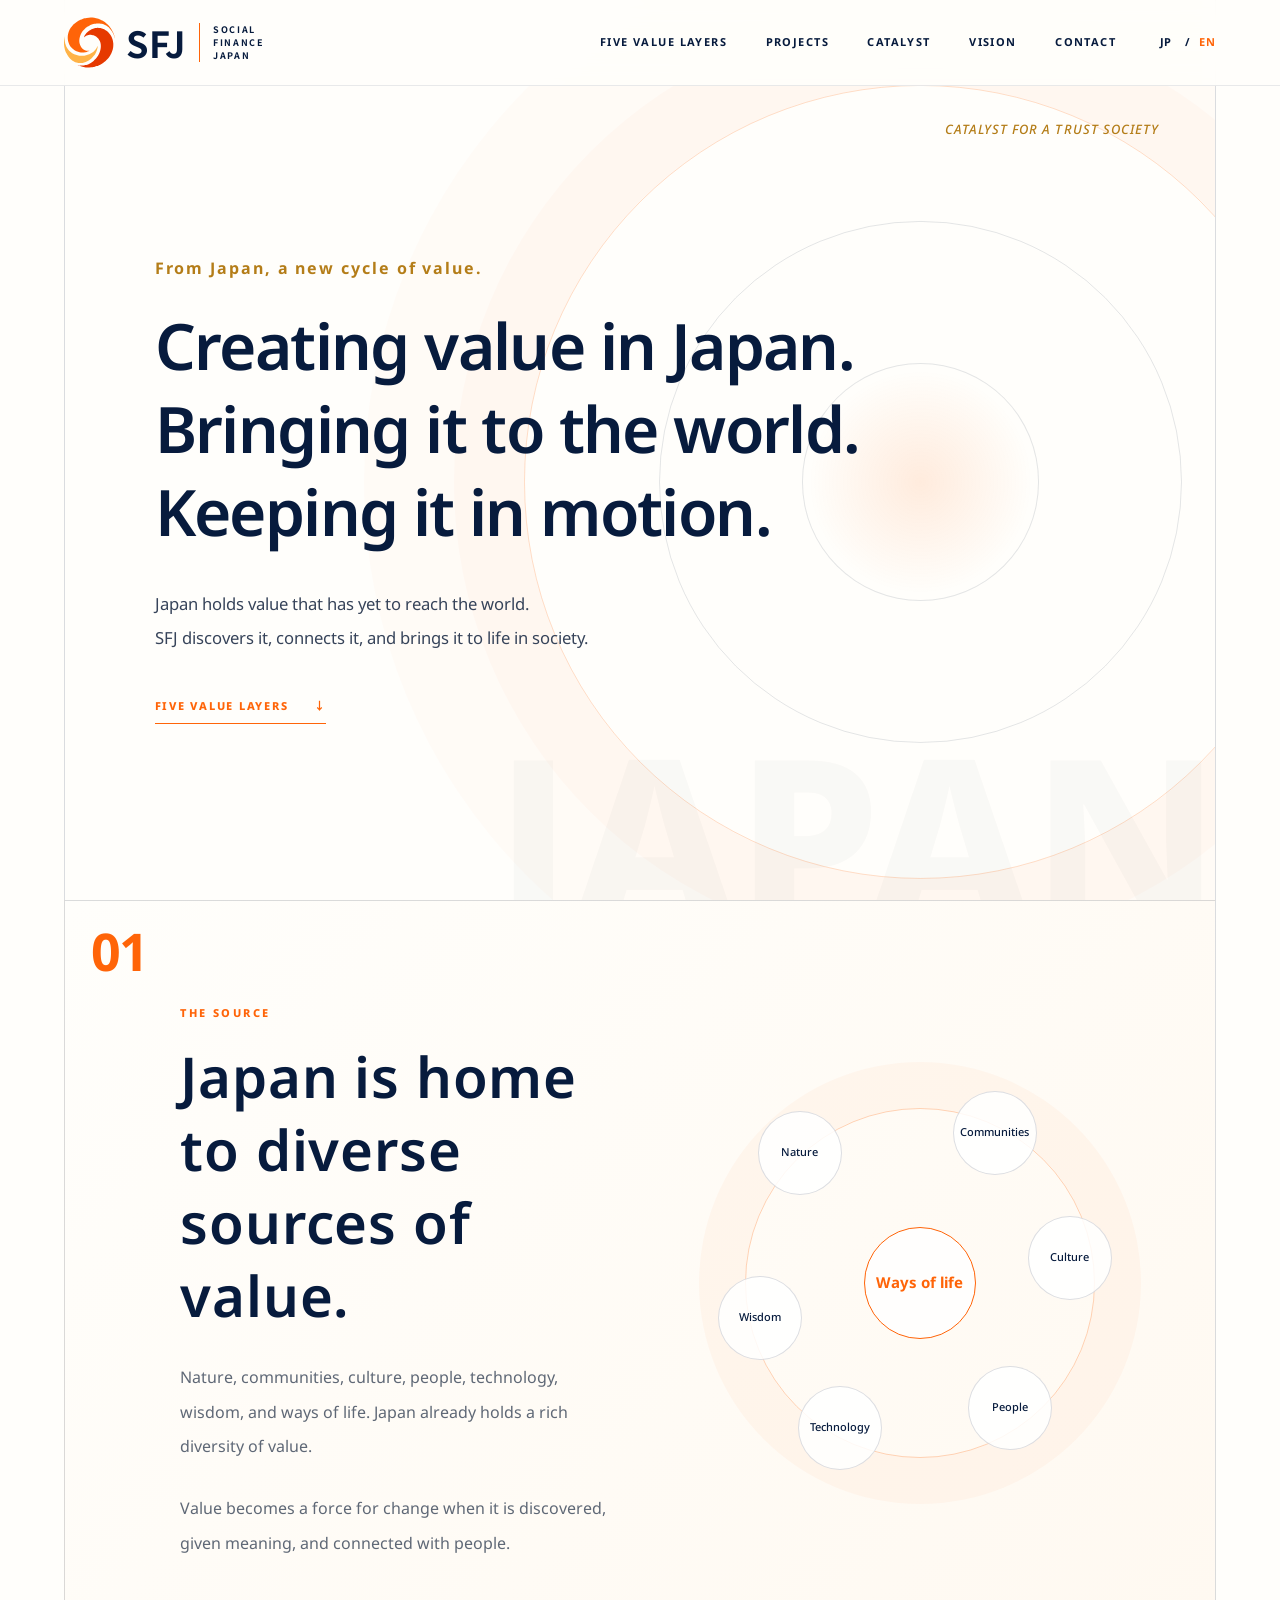
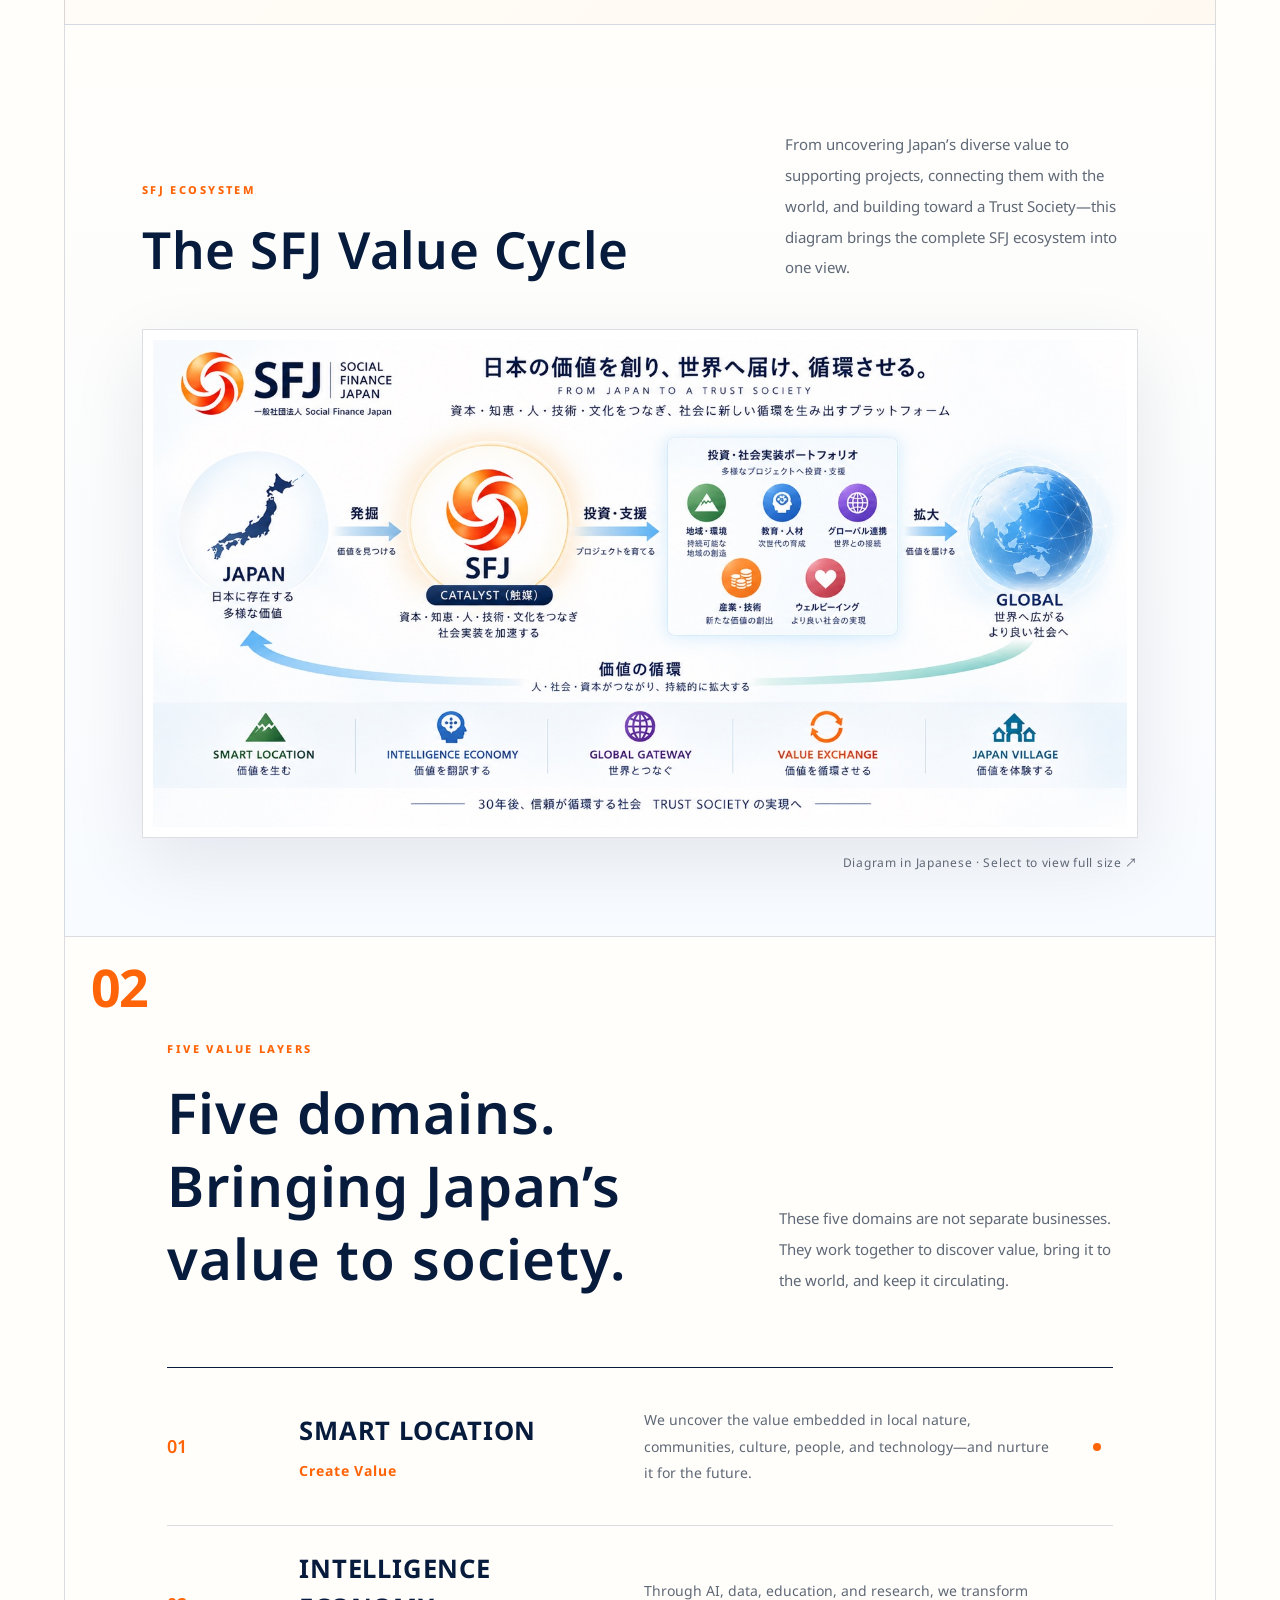
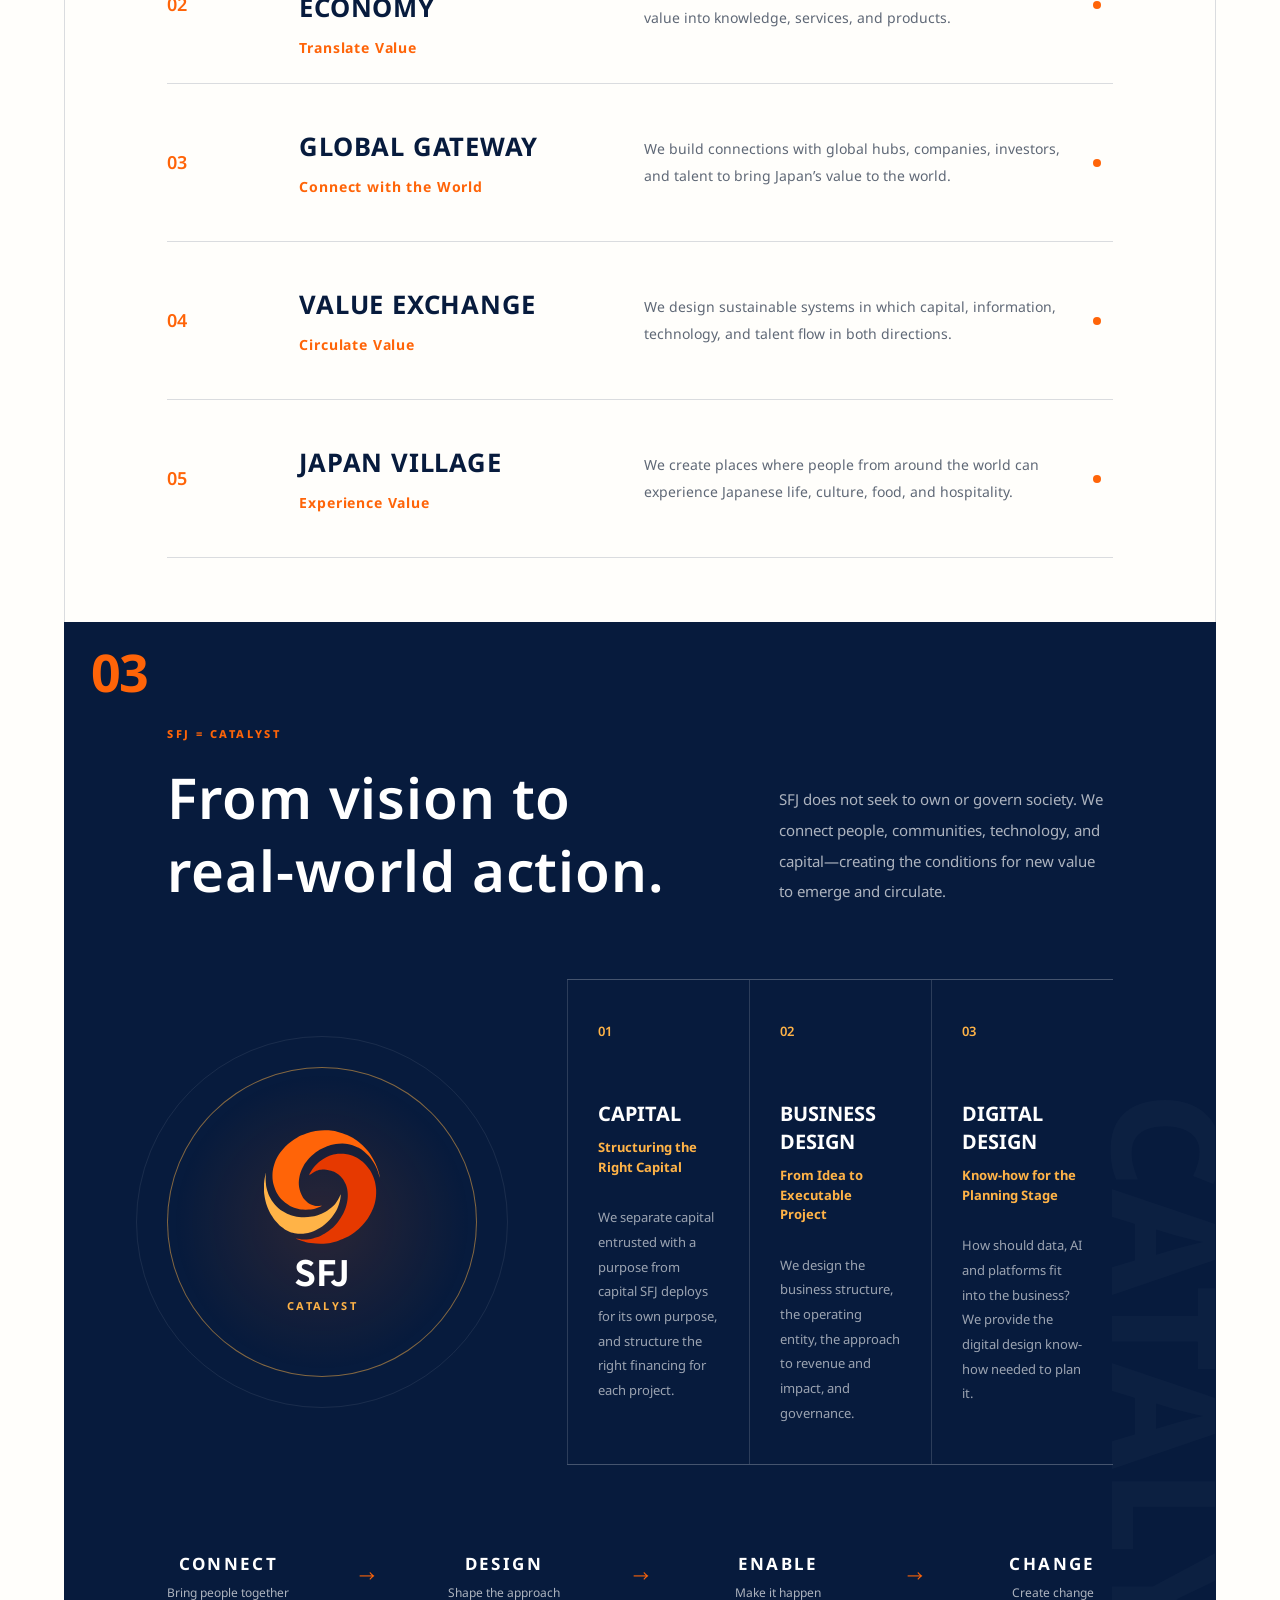
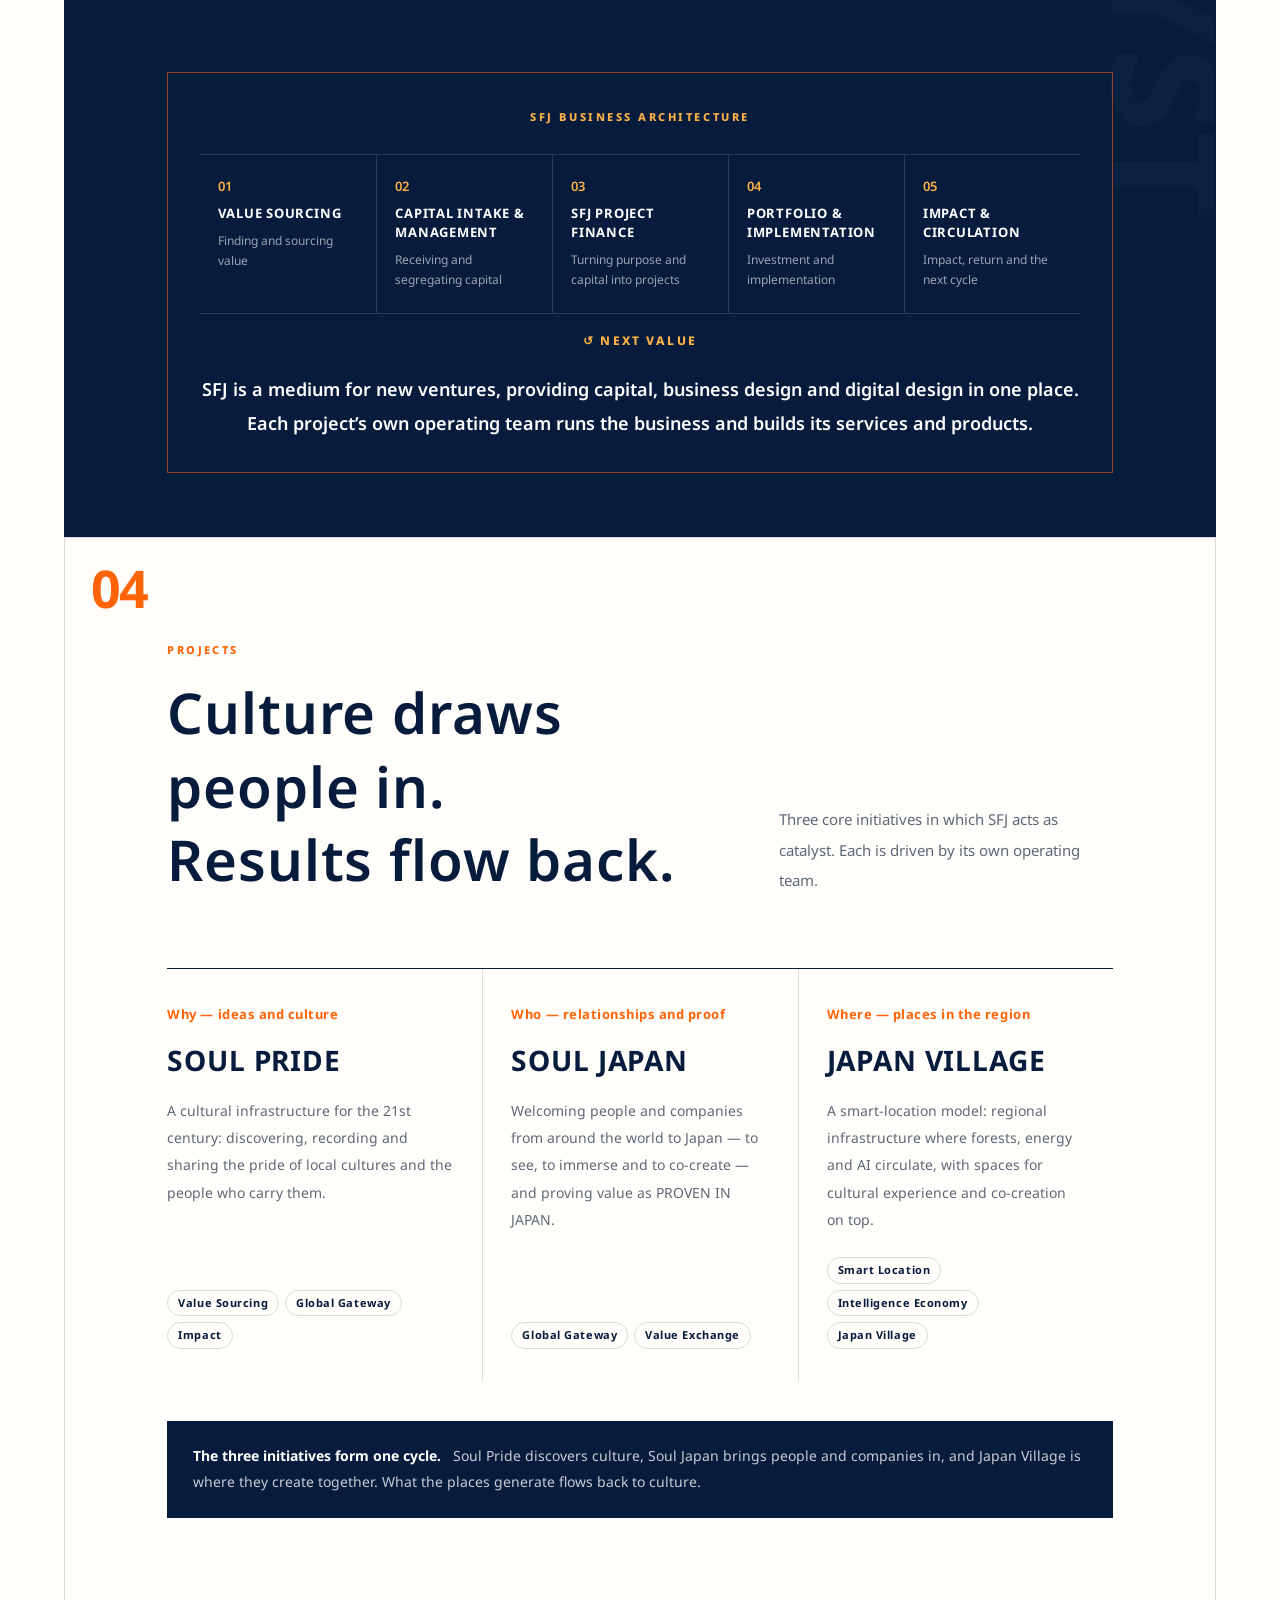
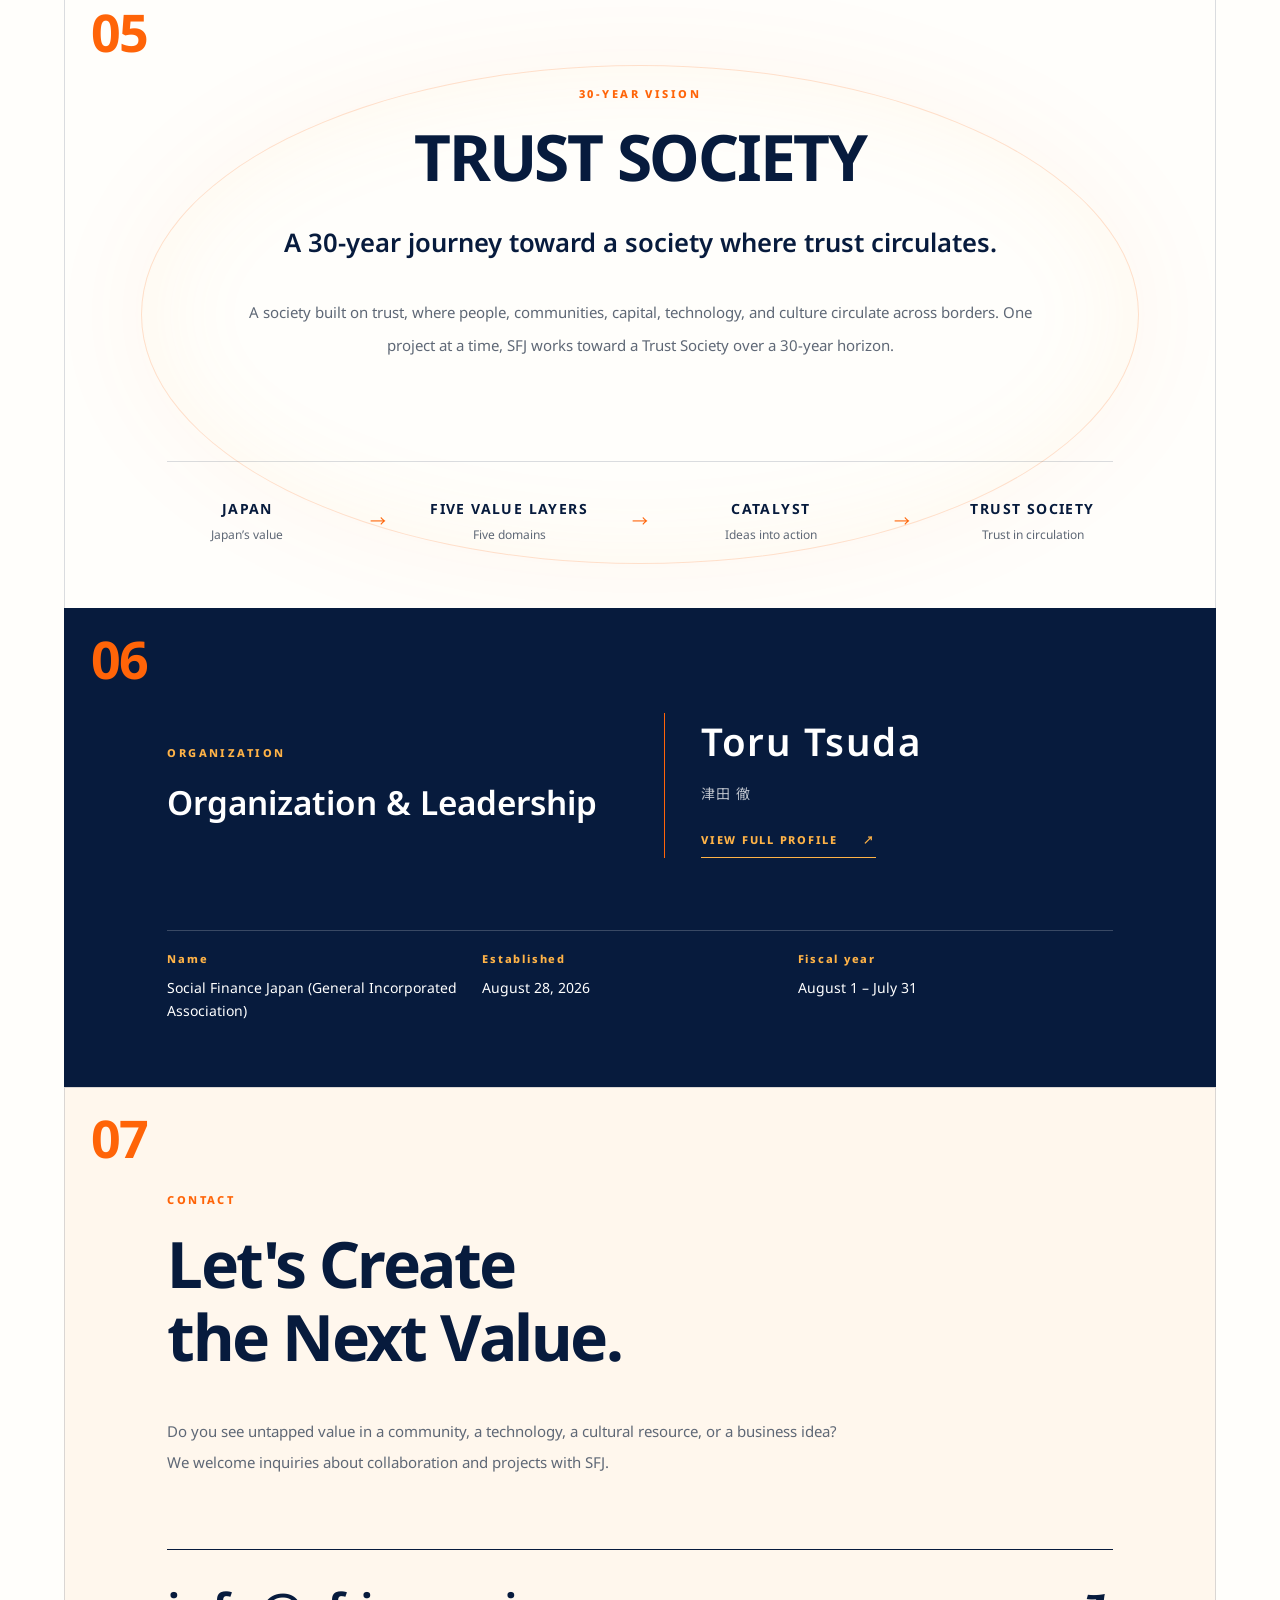
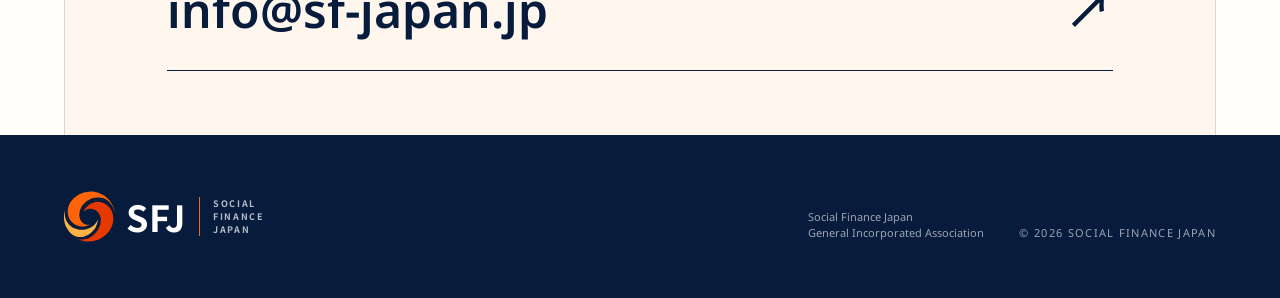
==== commit ed5aaed8: "Add files via upload" ====
--- a/en/index.html
+++ b/en/index.html
@@ -1,2 +1,2 @@
-<!DOCTYPE html><html lang="en"><head><meta charSet="utf-8"/><meta name="viewport" content="width=device-width, initial-scale=1"/><link rel="stylesheet" href="../style.css"><title>Social Finance Japan | Bringing Japan’s Value to the World</title><meta name="description" content="SFJ is a catalyst that discovers Japan’s diverse sources of value, translates them into new possibilities, and connects them with the world."/><link rel="shortcut icon" href="../sfj-mark.png"/><link rel="icon" href="../sfj-mark.png"/>
-</head><body><main><header class="site-header"><a href="#top" aria-label="Social Finance Japan home"><div class="brand "><img src="../sfj-mark.png" alt="SFJ" width="78" height="68" loading="eager" fetchPriority="high" decoding="async" data-nimg="1"/><div class="brand__type"><strong>SFJ</strong><span>SOCIAL FINANCE JAPAN</span></div></div></a><div class="header-actions"><nav aria-label="Main navigation"><a href="#values">FIVE VALUES</a><a href="#catalyst">CATALYST</a><a href="#vision">VISION</a><a href="#contact">CONTACT</a></nav><div class="language-switch" aria-label="Language selection"><a href="../" hrefLang="ja" lang="ja" aria-label="日本語で表示">JP</a><span aria-hidden="true">/</span><span aria-current="page" lang="en">EN</span></div></div></header><section class="hero section-frame" id="top"><div class="hero__ring" aria-hidden="true"></div><div class="eyebrow">CATALYST FOR A TRUST SOCIETY</div><div class="hero__content"><p class="hero__kicker">From Japan, a new cycle of value.</p><h1>Creating value in Japan.<br/>Bringing it to the world.<br/>Keeping it in motion.</h1><p class="hero__lead">Japan holds value that has yet to reach the world.<br/>SFJ discovers it, connects it, and brings it to life in society.</p><a class="text-link" href="#values">OUR FIVE VALUES <span aria-hidden="true">↓</span></a></div><div class="hero__word" aria-hidden="true">JAPAN</div></section><section class="japan section-frame"><div class="section-number">01</div><div class="japan__copy"><p class="section-label">THE SOURCE</p><h2>Japan is home to diverse sources of value.</h2><p>Nature, communities, culture, people, technology, wisdom, and ways of life. Japan already holds a rich diversity of value.</p><p>Value becomes a force for change when it is discovered, given meaning, and connected with people.</p></div><div class="japan__keywords" aria-label="Sources of value in Japan"><span>Nature</span><span>Communities</span><span>Culture</span><span>People</span><span>Technology</span><span>Wisdom</span><span>Ways of life</span></div></section><section class="ecosystem-visual section-frame" aria-labelledby="ecosystem-title"><div class="ecosystem-visual__heading"><div><p class="section-label">SFJ ECOSYSTEM</p><h2 id="ecosystem-title">The SFJ Value Cycle</h2></div><p>From uncovering Japan’s diverse value to supporting projects, connecting them with the world, and building toward a Trust Society—this diagram brings the complete SFJ ecosystem into one view.</p></div><a class="ecosystem-visual__image" href="../sfj-ecosystem.jpeg" target="_blank" rel="noopener noreferrer" aria-label="Open the SFJ ecosystem diagram in a new tab"><img src="../sfj-ecosystem.jpeg" alt="Overview of the SFJ ecosystem, showing value discovered in Japan, supported by SFJ as a catalyst, expanded globally through five domains, and returned through a cycle of value" width="1536" height="768" loading="lazy" decoding="async" data-nimg="1"/></a><p class="ecosystem-visual__caption">Diagram in Japanese · Select to view full size <span aria-hidden="true">↗</span></p></section><section class="values section-frame" id="values"><div class="section-number">02</div><div class="section-heading"><div><p class="section-label">FIVE VALUES OF SFJ</p><h2>Five domains.<br/>Bringing Japan’s value to society.</h2></div><p>These five domains are not separate businesses. They work together to discover value, bring it to the world, and keep it circulating.</p></div><div class="values__list"><article class="value-row"><span class="value-row__number">01</span><div class="value-row__title"><h3>SMART LOCATION</h3><strong>Create Value</strong></div><p>We uncover the value embedded in local nature, communities, culture, people, and technology—and nurture it for the future.</p><span class="value-row__dot" aria-hidden="true"></span></article><article class="value-row"><span class="value-row__number">02</span><div class="value-row__title"><h3>INTELLIGENCE ECONOMY</h3><strong>Translate Value</strong></div><p>Through AI, data, education, and research, we transform value into knowledge, services, and products.</p><span class="value-row__dot" aria-hidden="true"></span></article><article class="value-row"><span class="value-row__number">03</span><div class="value-row__title"><h3>GLOBAL GATEWAY</h3><strong>Connect with the World</strong></div><p>We build connections with global hubs, companies, investors, and talent to bring Japan’s value to the world.</p><span class="value-row__dot" aria-hidden="true"></span></article><article class="value-row"><span class="value-row__number">04</span><div class="value-row__title"><h3>VALUE EXCHANGE</h3><strong>Circulate Value</strong></div><p>We design sustainable systems in which capital, information, technology, and talent flow in both directions.</p><span class="value-row__dot" aria-hidden="true"></span></article><article class="value-row"><span class="value-row__number">05</span><div class="value-row__title"><h3>JAPAN VILLAGE</h3><strong>Experience Value</strong></div><p>We create places where people from around the world can experience Japanese life, culture, food, and hospitality.</p><span class="value-row__dot" aria-hidden="true"></span></article></div></section><section class="catalyst section-frame" id="catalyst"><div class="section-number">03</div><div class="section-heading section-heading--light"><div><p class="section-label">SFJ = CATALYST</p><h2>From vision to real-world action.</h2></div><p>SFJ does not seek to own or govern society. We connect people, communities, technology, and capital—creating the conditions for new value to emerge and circulate.</p></div><div class="catalyst__system"><div class="catalyst__core"><img src="../sfj-mark.png" alt="" width="116" height="102" loading="lazy" decoding="async" data-nimg="1"/><span>SFJ</span><strong>CATALYST</strong></div><div class="catalyst__designs"><article><span>0<!-- -->1</span><h3>PROJECT DESIGN</h3><strong>Project Architecture</strong><p>Turning local resources, social challenges, and ideas into projects that can be put into action.</p></article><article><span>0<!-- -->2</span><h3>INVESTMENT &amp; SUPPORT</h3><strong>Capital, Expertise &amp; Networks</strong><p>Combining funding, knowledge, and relationships to support projects from launch through growth.</p></article><article><span>0<!-- -->3</span><h3>SOCIAL IMPLEMENTATION</h3><strong>Delivery with Partners</strong><p>Working with the right operating partners to make each project function in society.</p></article></div></div><div class="catalyst__flow" aria-label="From connections to real-world change"><span><b>CONNECT</b>Bring people together</span><i aria-hidden="true">→</i><span><b>DESIGN</b>Shape the approach</span><i aria-hidden="true">→</i><span><b>ENABLE</b>Make it happen</span><i aria-hidden="true">→</i><span><b>CHANGE</b>Create change</span></div><div class="social-implementation"><small>SFJ BUSINESS ARCHITECTURE</small><strong>Rather than operating every venture itself, SFJ works with the right operating partners for each project and advances social implementation through investment, support, and design.</strong></div></section><section class="vision section-frame" id="vision"><div class="section-number">04</div><div class="vision__halo" aria-hidden="true"></div><p class="section-label">30-YEAR VISION</p><h2>TRUST SOCIETY</h2><p class="vision__ja">A 30-year journey toward a society where trust circulates.</p><p class="vision__body">A society built on trust, where people, communities, capital, technology, and culture circulate across borders. One project at a time, SFJ works toward a Trust Society over a 30-year horizon.</p><div class="vision__path"><span><b>JAPAN</b>Japan’s value</span><i aria-hidden="true">→</i><span><b>FIVE VALUES</b>Five domains</span><i aria-hidden="true">→</i><span><b>CATALYST</b>Ideas into action</span><i aria-hidden="true">→</i><span><b>TRUST SOCIETY</b>Trust in circulation</span></div></section><section class="representative section-frame" id="representative" aria-labelledby="representative-title"><div class="section-number">05</div><div><p class="section-label">LEADERSHIP</p><h2 id="representative-title">Representative Director</h2></div><div class="representative__identity"><p class="representative__name">Toru Tsuda<span lang="ja">津田 徹</span></p><a class="text-link" href="https://lucci-jp.github.io/aboutme/" target="_blank" rel="noopener noreferrer" aria-label="View full profile (opens in a new tab)">VIEW FULL PROFILE <span aria-hidden="true">↗</span></a></div></section><section class="contact section-frame" id="contact"><div class="section-number">06</div><p class="section-label">CONTACT</p><h2>Let&#x27;s Create<br/>the Next Value.</h2><p>Do you see untapped value in a community, a technology, a cultural resource, or a business idea?<br/>We welcome inquiries about collaboration and projects with SFJ.</p><a class="contact__mail" href="mailto:info@sf-japan.jp">info@sf-japan.jp <span aria-hidden="true">↗</span></a></section><footer><div class="brand brand--footer"><img src="../sfj-mark.png" alt="SFJ" width="78" height="68" loading="lazy" decoding="async" data-nimg="1"/><div class="brand__type"><strong>SFJ</strong><span>SOCIAL FINANCE JAPAN</span></div></div><p>Social Finance Japan<br/>General Incorporated Association</p><p class="footer__copy">© 2026 SOCIAL FINANCE JAPAN</p></footer></main></body></html>+<!DOCTYPE html><html lang="en"><head><meta charSet="utf-8"/><meta name="viewport" content="width=device-width, initial-scale=1"/><link rel="stylesheet" href="../style.css"><title>Social Finance Japan | Bringing Japan’s Value to the World</title><meta name="description" content="SFJ is a catalyst that discovers Japan’s diverse sources of value, translates them into new possibilities, and connects them with the world."/>
+<link rel="stylesheet" href="../additions.css"><link rel="alternate" hreflang="ja" href="https://sf-japan.jp/"/><link rel="alternate" hreflang="en" href="https://sf-japan.jp/en/"/><link rel="alternate" hreflang="x-default" href="https://sf-japan.jp/"/><link rel="canonical" href="https://sf-japan.jp/en/"/><meta property="og:type" content="website"/><meta property="og:url" content="https://sf-japan.jp/en/"/><meta property="og:title" content="Social Finance Japan | SFJ"/><meta property="og:description" content="SFJ is a catalyst that discovers Japan’s diverse sources of value, translates them into new possibilities, and connects them with the world."/><meta property="og:image" content="https://sf-japan.jp/og-image.png"/><meta name="twitter:card" content="summary_large_image"/><link rel="icon" type="image/svg+xml" href="../sfj-mark.svg"/><link rel="apple-touch-icon" href="../apple-touch-icon.png"/></head><body><main><header class="site-header"><a href="#top" aria-label="Social Finance Japan home"><div class="brand "><img src="../sfj-mark.svg" alt="SFJ" width="78" height="68" loading="eager" fetchPriority="high" decoding="async" data-nimg="1"/><div class="brand__type"><strong>SFJ</strong><span>SOCIAL FINANCE JAPAN</span></div></div></a><div class="header-actions"><nav aria-label="Main navigation"><a href="#values">FIVE VALUE LAYERS</a><a href="#projects">PROJECTS</a><a href="#catalyst">CATALYST</a><a href="#vision">VISION</a><a href="#contact">CONTACT</a></nav><div class="language-switch" aria-label="Language selection"><a href="../" hrefLang="ja" lang="ja" aria-label="日本語で表示">JP</a><span aria-hidden="true">/</span><span aria-current="page" lang="en">EN</span></div></div></header><section class="hero section-frame" id="top"><div class="hero__ring" aria-hidden="true"></div><div class="eyebrow">CATALYST FOR A TRUST SOCIETY</div><div class="hero__content"><p class="hero__kicker">From Japan, a new cycle of value.</p><h1>Creating value in Japan.<br/>Bringing it to the world.<br/>Keeping it in motion.</h1><p class="hero__lead">Japan holds value that has yet to reach the world.<br/>SFJ discovers it, connects it, and brings it to life in society.</p><a class="text-link" href="#values">FIVE VALUE LAYERS <span aria-hidden="true">↓</span></a></div><div class="hero__word" aria-hidden="true">JAPAN</div></section><section class="japan section-frame"><div class="section-number">01</div><div class="japan__copy"><p class="section-label">THE SOURCE</p><h2>Japan is home to diverse sources of value.</h2><p>Nature, communities, culture, people, technology, wisdom, and ways of life. Japan already holds a rich diversity of value.</p><p>Value becomes a force for change when it is discovered, given meaning, and connected with people.</p></div><div class="japan__keywords" aria-label="Sources of value in Japan"><span>Nature</span><span>Communities</span><span>Culture</span><span>People</span><span>Technology</span><span>Wisdom</span><span>Ways of life</span></div></section><section class="ecosystem-visual section-frame" aria-labelledby="ecosystem-title"><div class="ecosystem-visual__heading"><div><p class="section-label">SFJ ECOSYSTEM</p><h2 id="ecosystem-title">The SFJ Value Cycle</h2></div><p>From uncovering Japan’s diverse value to supporting projects, connecting them with the world, and building toward a Trust Society—this diagram brings the complete SFJ ecosystem into one view.</p></div><a class="ecosystem-visual__image" href="../sfj-ecosystem.jpeg" target="_blank" rel="noopener noreferrer" aria-label="Open the SFJ ecosystem diagram in a new tab"><img src="../sfj-ecosystem.jpeg" alt="Overview of the SFJ ecosystem, showing value discovered in Japan, supported by SFJ as a catalyst, expanded globally through five domains, and returned through a cycle of value" width="1536" height="768" loading="lazy" decoding="async" data-nimg="1"/></a><p class="ecosystem-visual__caption">Diagram in Japanese · Select to view full size <span aria-hidden="true">↗</span></p></section><section class="values section-frame" id="values"><div class="section-number">02</div><div class="section-heading"><div><p class="section-label">FIVE VALUE LAYERS</p><h2>Five domains.<br/>Bringing Japan’s value to society.</h2></div><p>These five domains are not separate businesses. They work together to discover value, bring it to the world, and keep it circulating.</p></div><div class="values__list"><article class="value-row"><span class="value-row__number">01</span><div class="value-row__title"><h3>SMART LOCATION</h3><strong>Create Value</strong></div><p>We uncover the value embedded in local nature, communities, culture, people, and technology—and nurture it for the future.</p><span class="value-row__dot" aria-hidden="true"></span></article><article class="value-row"><span class="value-row__number">02</span><div class="value-row__title"><h3>INTELLIGENCE ECONOMY</h3><strong>Translate Value</strong></div><p>Through AI, data, education, and research, we transform value into knowledge, services, and products.</p><span class="value-row__dot" aria-hidden="true"></span></article><article class="value-row"><span class="value-row__number">03</span><div class="value-row__title"><h3>GLOBAL GATEWAY</h3><strong>Connect with the World</strong></div><p>We build connections with global hubs, companies, investors, and talent to bring Japan’s value to the world.</p><span class="value-row__dot" aria-hidden="true"></span></article><article class="value-row"><span class="value-row__number">04</span><div class="value-row__title"><h3>VALUE EXCHANGE</h3><strong>Circulate Value</strong></div><p>We design sustainable systems in which capital, information, technology, and talent flow in both directions.</p><span class="value-row__dot" aria-hidden="true"></span></article><article class="value-row"><span class="value-row__number">05</span><div class="value-row__title"><h3>JAPAN VILLAGE</h3><strong>Experience Value</strong></div><p>We create places where people from around the world can experience Japanese life, culture, food, and hospitality.</p><span class="value-row__dot" aria-hidden="true"></span></article></div></section><section class="catalyst section-frame" id="catalyst"><div class="section-number">03</div><div class="section-heading section-heading--light"><div><p class="section-label">SFJ = CATALYST</p><h2>From vision to real-world action.</h2></div><p>SFJ does not seek to own or govern society. We connect people, communities, technology, and capital—creating the conditions for new value to emerge and circulate.</p></div><div class="catalyst__system"><div class="catalyst__core"><img src="../sfj-mark.svg" alt="" width="116" height="102" loading="lazy" decoding="async" data-nimg="1"/><span>SFJ</span><strong>CATALYST</strong></div><div class="catalyst__designs"><article><span>01</span><h3>CAPITAL</h3><strong>Structuring the Right Capital</strong><p>We separate capital entrusted with a purpose from capital SFJ deploys for its own purpose, and structure the right financing for each project.</p></article><article><span>02</span><h3>BUSINESS DESIGN</h3><strong>From Idea to Executable Project</strong><p>We design the business structure, the operating entity, the approach to revenue and impact, and governance.</p></article><article><span>03</span><h3>DIGITAL DESIGN</h3><strong>Know-how for the Planning Stage</strong><p>How should data, AI and platforms fit into the business? We provide the digital design know-how needed to plan it.</p></article></div></div><div class="catalyst__flow" aria-label="From connections to real-world change"><span><b>CONNECT</b>Bring people together</span><i aria-hidden="true">→</i><span><b>DESIGN</b>Shape the approach</span><i aria-hidden="true">→</i><span><b>ENABLE</b>Make it happen</span><i aria-hidden="true">→</i><span><b>CHANGE</b>Create change</span></div><div class="sfj-arch"><small>SFJ BUSINESS ARCHITECTURE</small><ol><li><span>01</span><b>VALUE SOURCING</b><em>Finding and sourcing value</em></li><li><span>02</span><b>CAPITAL INTAKE &amp; MANAGEMENT</b><em>Receiving and segregating capital</em></li><li><span>03</span><b>SFJ PROJECT FINANCE</b><em>Turning purpose and capital into projects</em></li><li><span>04</span><b>PORTFOLIO &amp; IMPLEMENTATION</b><em>Investment and implementation</em></li><li><span>05</span><b>IMPACT &amp; CIRCULATION</b><em>Impact, return and the next cycle</em></li></ol><p class="sfj-arch__loop">↺ NEXT VALUE</p><strong>SFJ is a medium for new ventures, providing capital, business design and digital design in one place. Each project’s own operating team runs the business and builds its services and products.</strong></div></section><section class="projects section-frame" id="projects"><div class="section-number">04</div><div class="section-heading"><div><p class="section-label">PROJECTS</p><h2>Culture draws people in.<br/>Results flow back.</h2></div><p>Three core initiatives in which SFJ acts as catalyst. Each is driven by its own operating team.</p></div><div class="projects__list"><article><p class="projects__q">Why — ideas and culture</p><h3>SOUL PRIDE</h3><p>A cultural infrastructure for the 21st century: discovering, recording and sharing the pride of local cultures and the people who carry them.</p><div class="projects__tags"><span>Value Sourcing</span><span>Global Gateway</span><span>Impact</span></div></article><article><p class="projects__q">Who — relationships and proof</p><h3>SOUL JAPAN</h3><p>Welcoming people and companies from around the world to Japan — to see, to immerse and to co-create — and proving value as PROVEN IN JAPAN.</p><div class="projects__tags"><span>Global Gateway</span><span>Value Exchange</span></div></article><article><p class="projects__q">Where — places in the region</p><h3>JAPAN VILLAGE</h3><p>A smart-location model: regional infrastructure where forests, energy and AI circulate, with spaces for cultural experience and co-creation on top.</p><div class="projects__tags"><span>Smart Location</span><span>Intelligence Economy</span><span>Japan Village</span></div></article></div><p class="projects__cycle"><b>The three initiatives form one cycle.</b>Soul Pride discovers culture, Soul Japan brings people and companies in, and Japan Village is where they create together. What the places generate flows back to culture.</p></section><section class="vision section-frame" id="vision"><div class="section-number">05</div><div class="vision__halo" aria-hidden="true"></div><p class="section-label">30-YEAR VISION</p><h2>TRUST SOCIETY</h2><p class="vision__ja">A 30-year journey toward a society where trust circulates.</p><p class="vision__body">A society built on trust, where people, communities, capital, technology, and culture circulate across borders. One project at a time, SFJ works toward a Trust Society over a 30-year horizon.</p><div class="vision__path"><span><b>JAPAN</b>Japan’s value</span><i aria-hidden="true">→</i><span><b>FIVE VALUE LAYERS</b>Five domains</span><i aria-hidden="true">→</i><span><b>CATALYST</b>Ideas into action</span><i aria-hidden="true">→</i><span><b>TRUST SOCIETY</b>Trust in circulation</span></div></section><section class="representative section-frame" id="representative" aria-labelledby="representative-title"><div class="section-number">06</div><div><p class="section-label">ORGANIZATION</p><h2 id="representative-title">Organization &amp; Leadership</h2></div><div class="representative__identity"><p class="representative__name">Toru Tsuda<span lang="ja">津田 徹</span></p><a class="text-link" href="https://lucci-jp.github.io/aboutme/" target="_blank" rel="noopener noreferrer" aria-label="View full profile (opens in a new tab)">VIEW FULL PROFILE <span aria-hidden="true">↗</span></a></div><dl class="org"><div><dt>Name</dt><dd>Social Finance Japan (General Incorporated Association)</dd></div><div><dt>Established</dt><dd>August 28, 2026</dd></div><div><dt>Fiscal year</dt><dd>August 1 – July 31</dd></div></dl></section><section class="contact section-frame" id="contact"><div class="section-number">07</div><p class="section-label">CONTACT</p><h2>Let&#x27;s Create<br/>the Next Value.</h2><p>Do you see untapped value in a community, a technology, a cultural resource, or a business idea?<br/>We welcome inquiries about collaboration and projects with SFJ.</p><a class="contact__mail" href="mailto:info@sf-japan.jp">info@sf-japan.jp <span aria-hidden="true">↗</span></a></section><footer><div class="brand brand--footer"><img src="../sfj-mark.svg" alt="SFJ" width="78" height="68" loading="lazy" decoding="async" data-nimg="1"/><div class="brand__type"><strong>SFJ</strong><span>SOCIAL FINANCE JAPAN</span></div></div><p>Social Finance Japan<br/>General Incorporated Association</p><p class="footer__copy">© 2026 SOCIAL FINANCE JAPAN</p></footer></main></body></html>
--- a/additions.css
+++ b/additions.css
@@ -0,0 +1,45 @@
+/* ===== SFJ additions (2026-10) ===== */
+.nw{display:inline-block}
+.brand img{width:51px;height:51px}
+.catalyst__core img{width:116px;height:116px;object-fit:contain}
+/* business architecture */
+.sfj-arch{margin-top:70px;border:1px solid #ff64088c;padding:36px 32px 32px;color:#fff;text-align:center}
+.sfj-arch small{display:block;color:#ffb347;letter-spacing:.23em;font-size:11px;font-weight:800}
+.sfj-arch ol{list-style:none;margin:28px 0 0;padding:0;display:grid;grid-template-columns:repeat(5,1fr);border-top:1px solid #ffffff26;border-bottom:1px solid #ffffff26;text-align:left}
+.sfj-arch li{padding:22px 18px;border-left:1px solid #ffffff26;display:flex;flex-direction:column;gap:8px;position:relative}
+.sfj-arch li:first-child{border-left:0}
+.sfj-arch li span{color:#ffb347;font-family:var(--font-sfj);font-size:13px;font-weight:600;font-variant-numeric:tabular-nums}
+.sfj-arch li b{font-family:var(--font-sfj);font-size:13px;letter-spacing:.06em;line-height:1.45}
+.sfj-arch li em{font-style:normal;color:#fff9;font-size:12px;line-height:1.7}
+.sfj-arch__loop{margin-top:18px;color:#ffb347;font-size:12px;font-weight:800;letter-spacing:.18em}
+.sfj-arch strong{display:block;max-width:940px;margin:22px auto 0;font-family:var(--font-sfj);font-size:clamp(15px,1.5vw,18px);font-weight:600;line-height:1.9}
+/* projects */
+.projects{border-top:1px solid var(--line);padding:104px clamp(32px,8vw,120px) 64px;background:var(--paper)}
+.projects__list{display:grid;grid-template-columns:repeat(3,1fr);border-top:1px solid var(--navy)}
+.projects__list article{padding:36px 28px 32px;border-left:1px solid var(--line);display:flex;flex-direction:column}
+.projects__list article:first-child{border-left:0;padding-left:0}
+.projects__q{color:var(--orange);font-size:13px;font-weight:700;letter-spacing:.04em}
+.projects__list h3{font-family:var(--font-sfj);font-size:clamp(22px,2.2vw,30px);font-weight:700;letter-spacing:.03em;margin:14px 0 16px}
+.projects__list article>p:not(.projects__q){color:var(--muted);font-size:14px;line-height:1.95}
+.projects__tags{margin-top:auto;padding-top:24px;display:flex;flex-wrap:wrap;gap:6px}
+.projects__tags span{font-size:11px;font-weight:700;letter-spacing:.05em;padding:4px 10px;border:1px solid var(--line);border-radius:999px;color:var(--navy)}
+.projects__cycle{margin-top:40px;padding:22px 26px;background:var(--navy);color:#ffffffc7;font-size:14px;line-height:1.9}
+.projects__cycle b{color:#fff;margin-right:12px}
+/* organization */
+.org{grid-column:1/-1;margin:24px 0 0;display:grid;grid-template-columns:repeat(3,1fr);border-top:1px solid #ffffff33}
+.org>div{padding:20px 18px 0 0}
+.org dt{color:#ffb347;font-size:11px;font-weight:800;letter-spacing:.16em}
+.org dd{margin:8px 0 0;font-size:14px;line-height:1.7;color:#fff}
+.todo{background:#fff3c4;color:#6b4e00;border-radius:3px;padding:1px 6px;font-weight:600}
+@media (width<=900px){
+  .sfj-arch{padding:28px 20px}
+  .sfj-arch ol{grid-template-columns:1fr}
+  .sfj-arch li{border-left:0;border-top:1px solid #ffffff26}
+  .sfj-arch li:first-child{border-top:0}
+  .projects{padding:84px 28px 48px}
+  .projects__list{grid-template-columns:1fr}
+  .projects__list article,.projects__list article:first-child{border-left:0;border-top:1px solid var(--line);padding:28px 0}
+  .projects__list article:first-child{border-top:0}
+  .org{grid-template-columns:1fr;gap:0}
+}
+@media (width<=520px){ .org{grid-template-columns:1fr} }
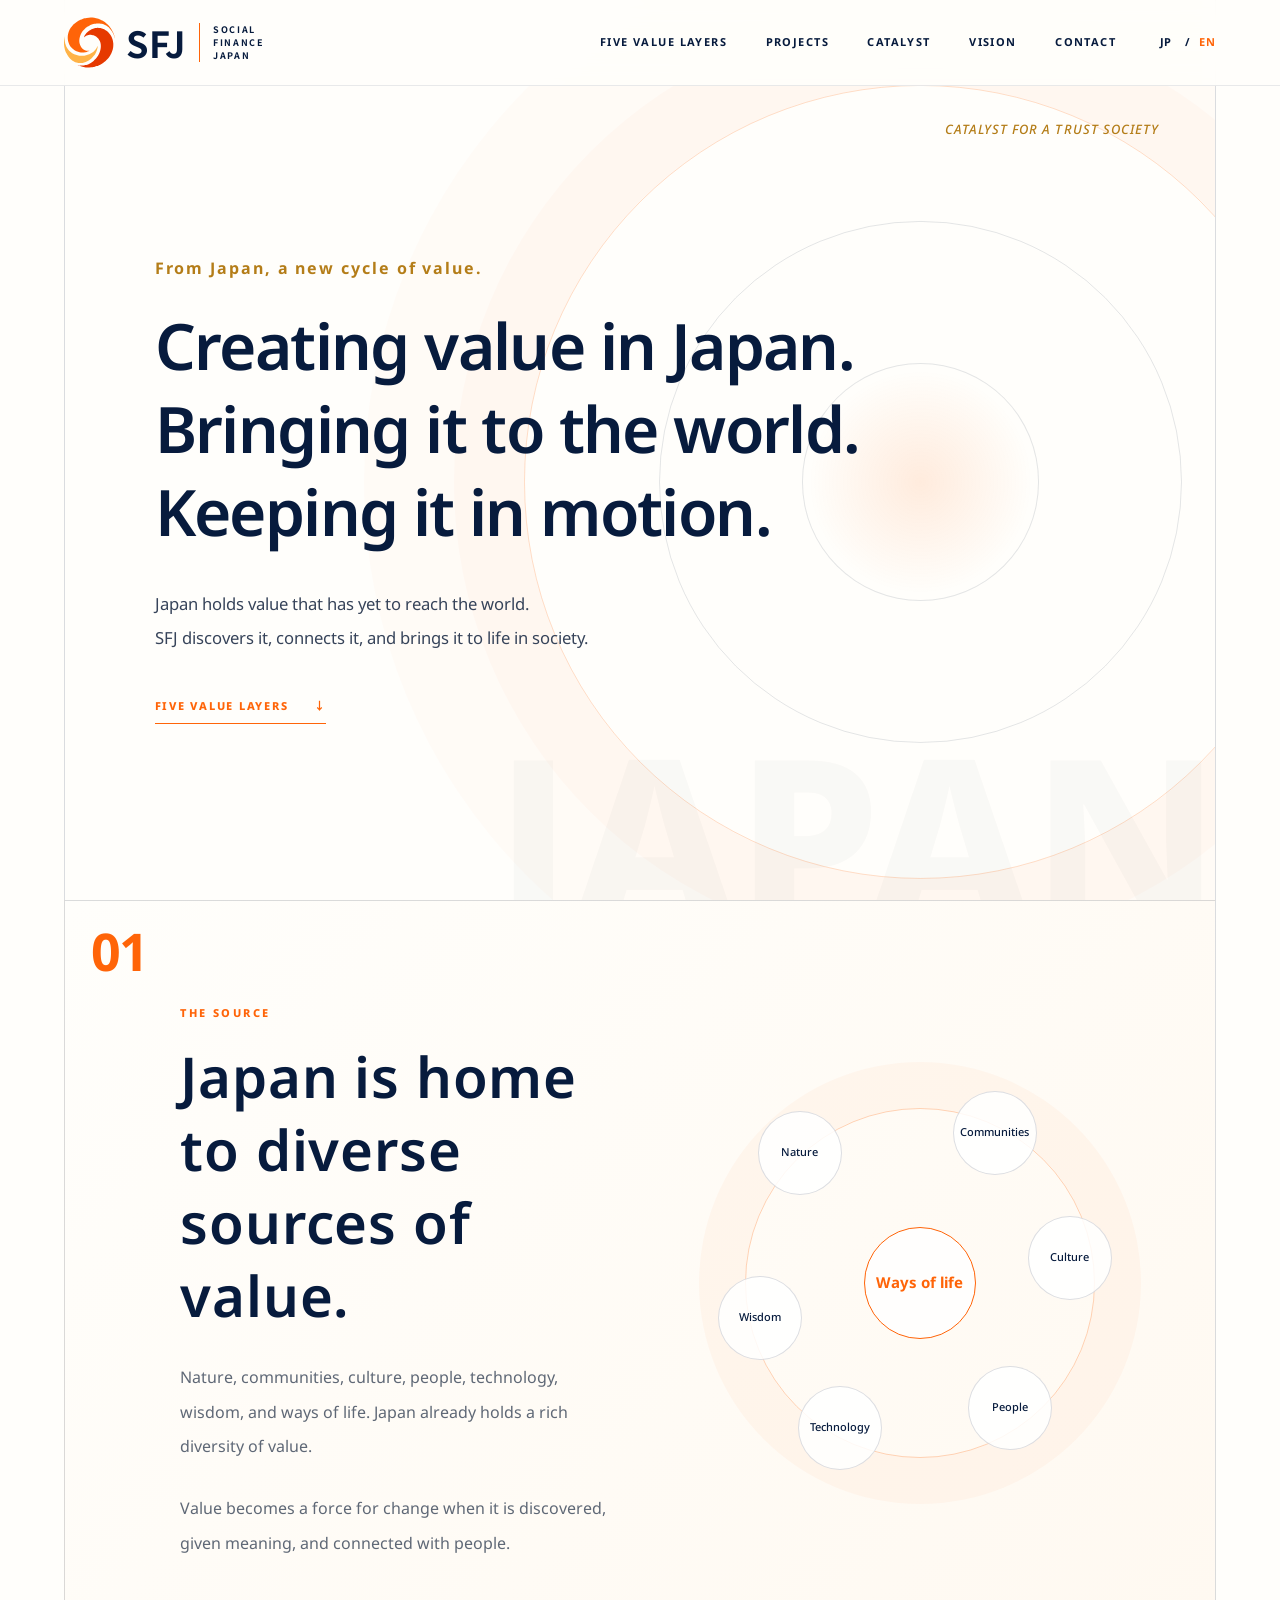
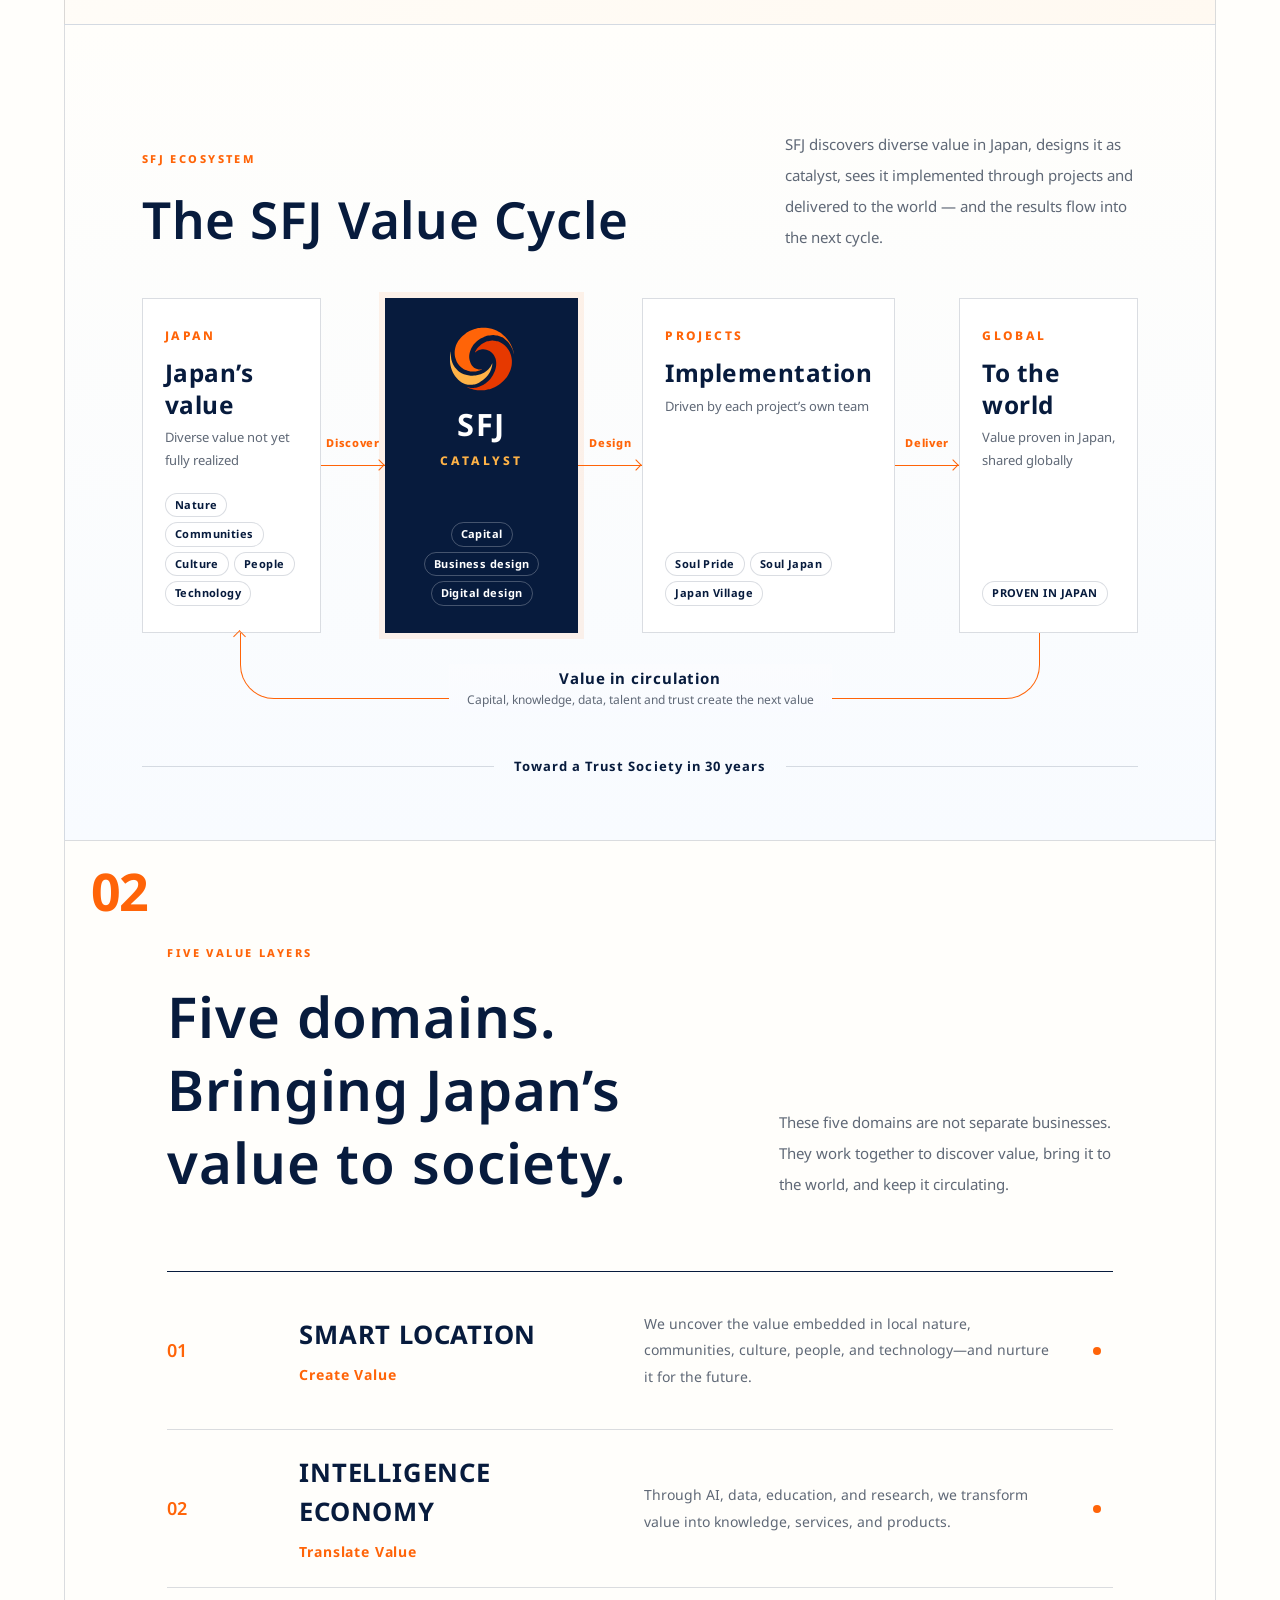
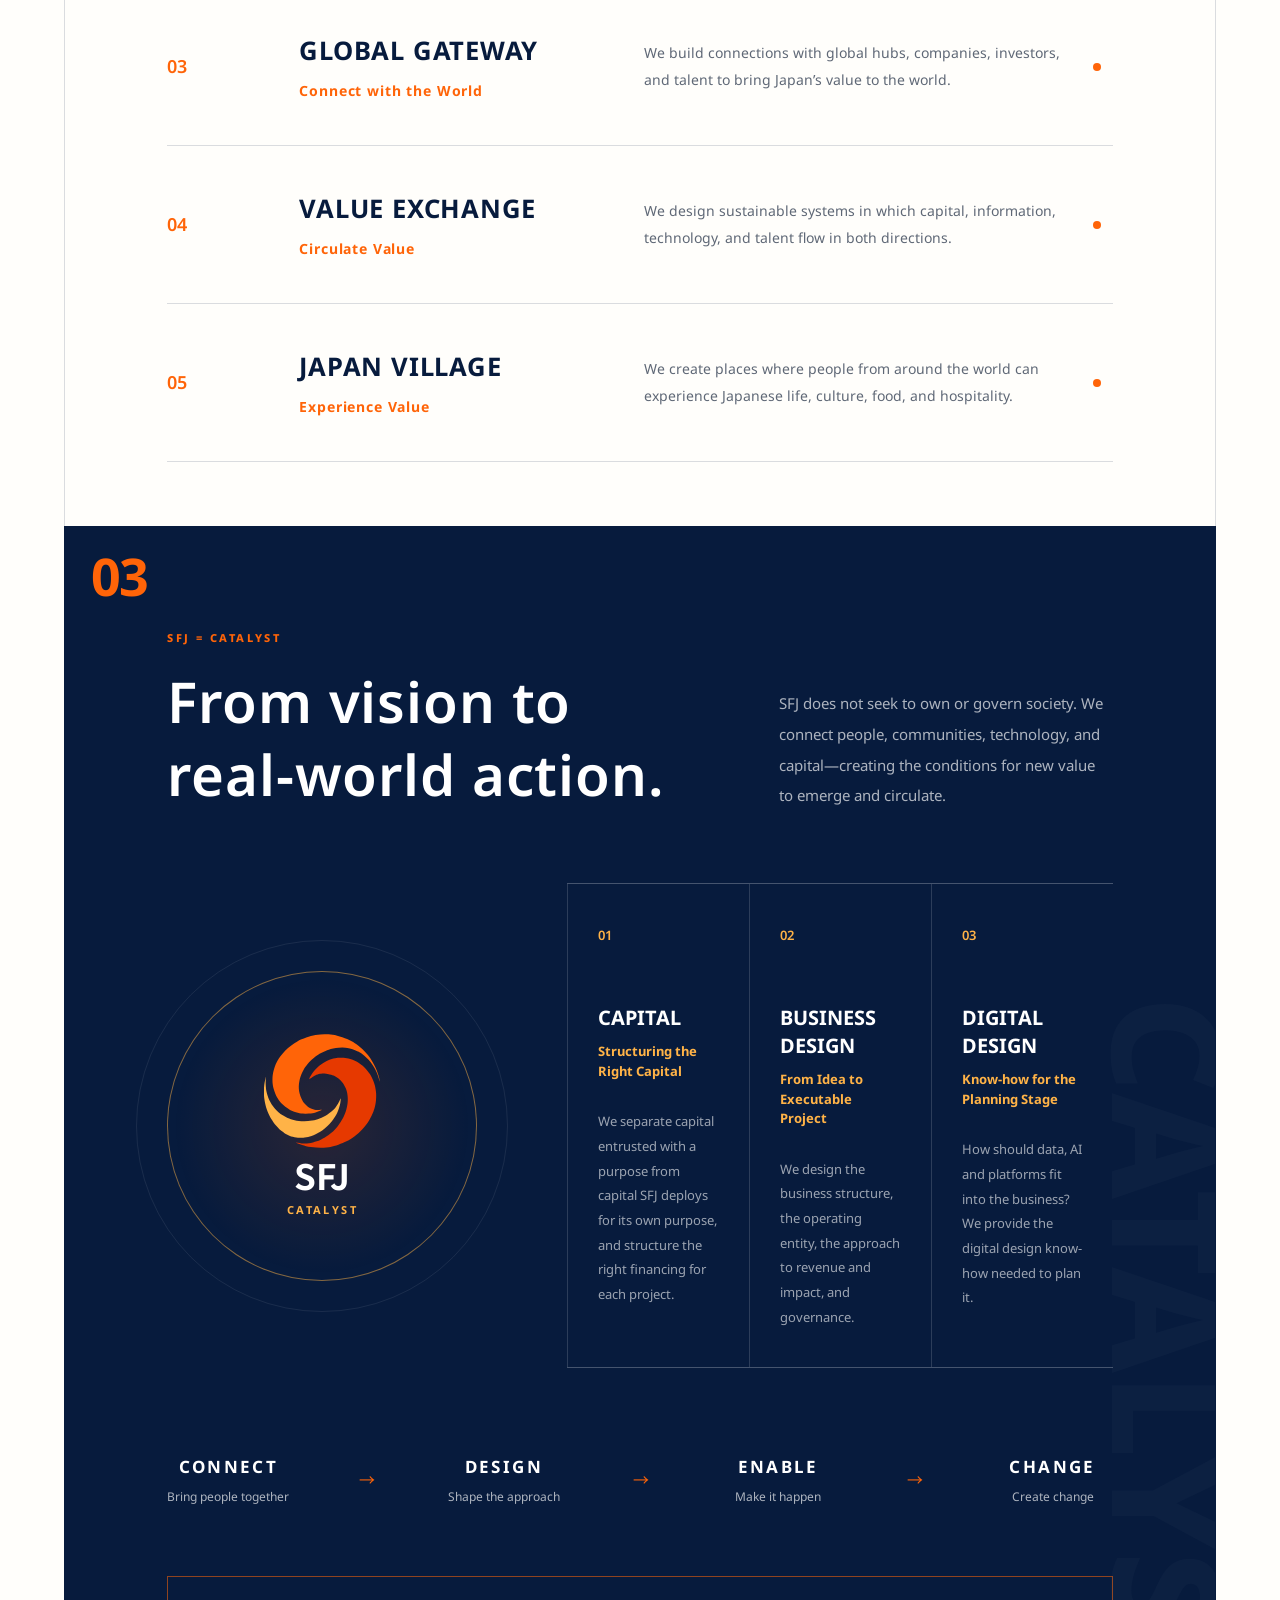
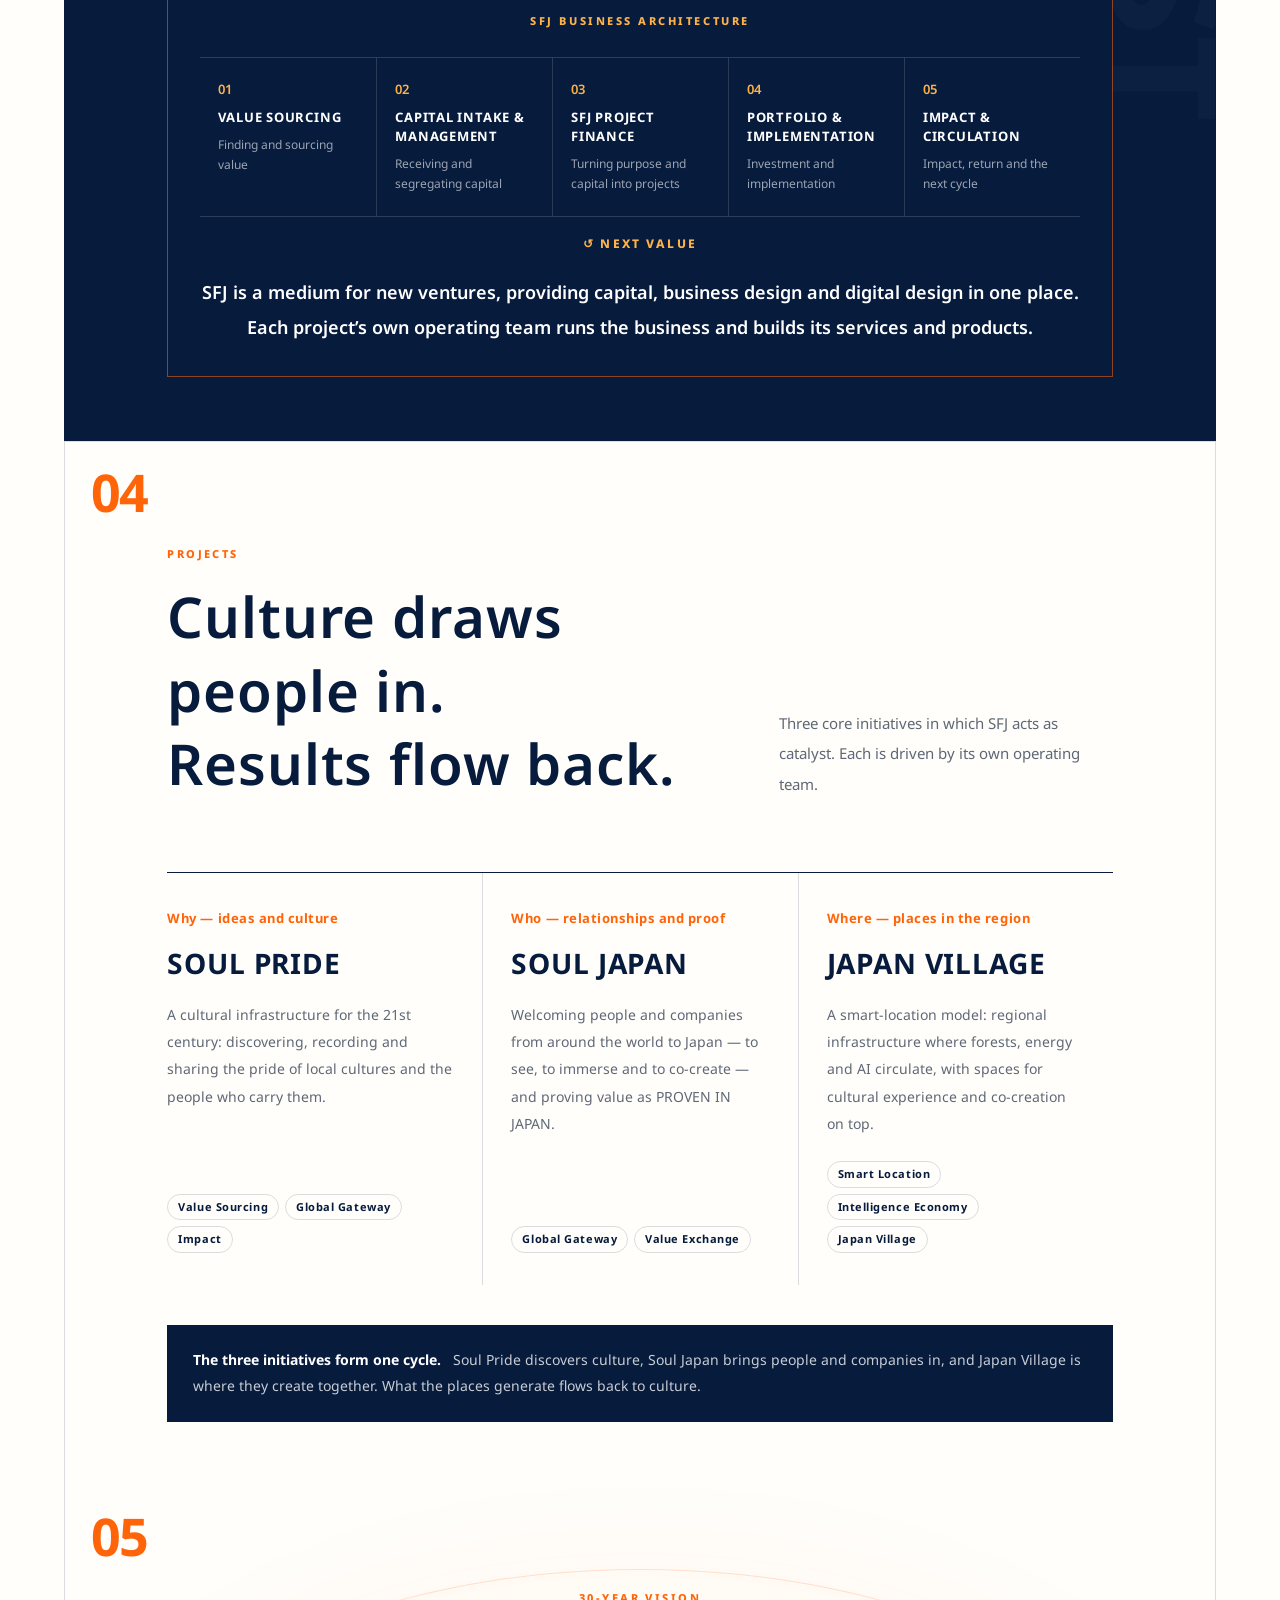
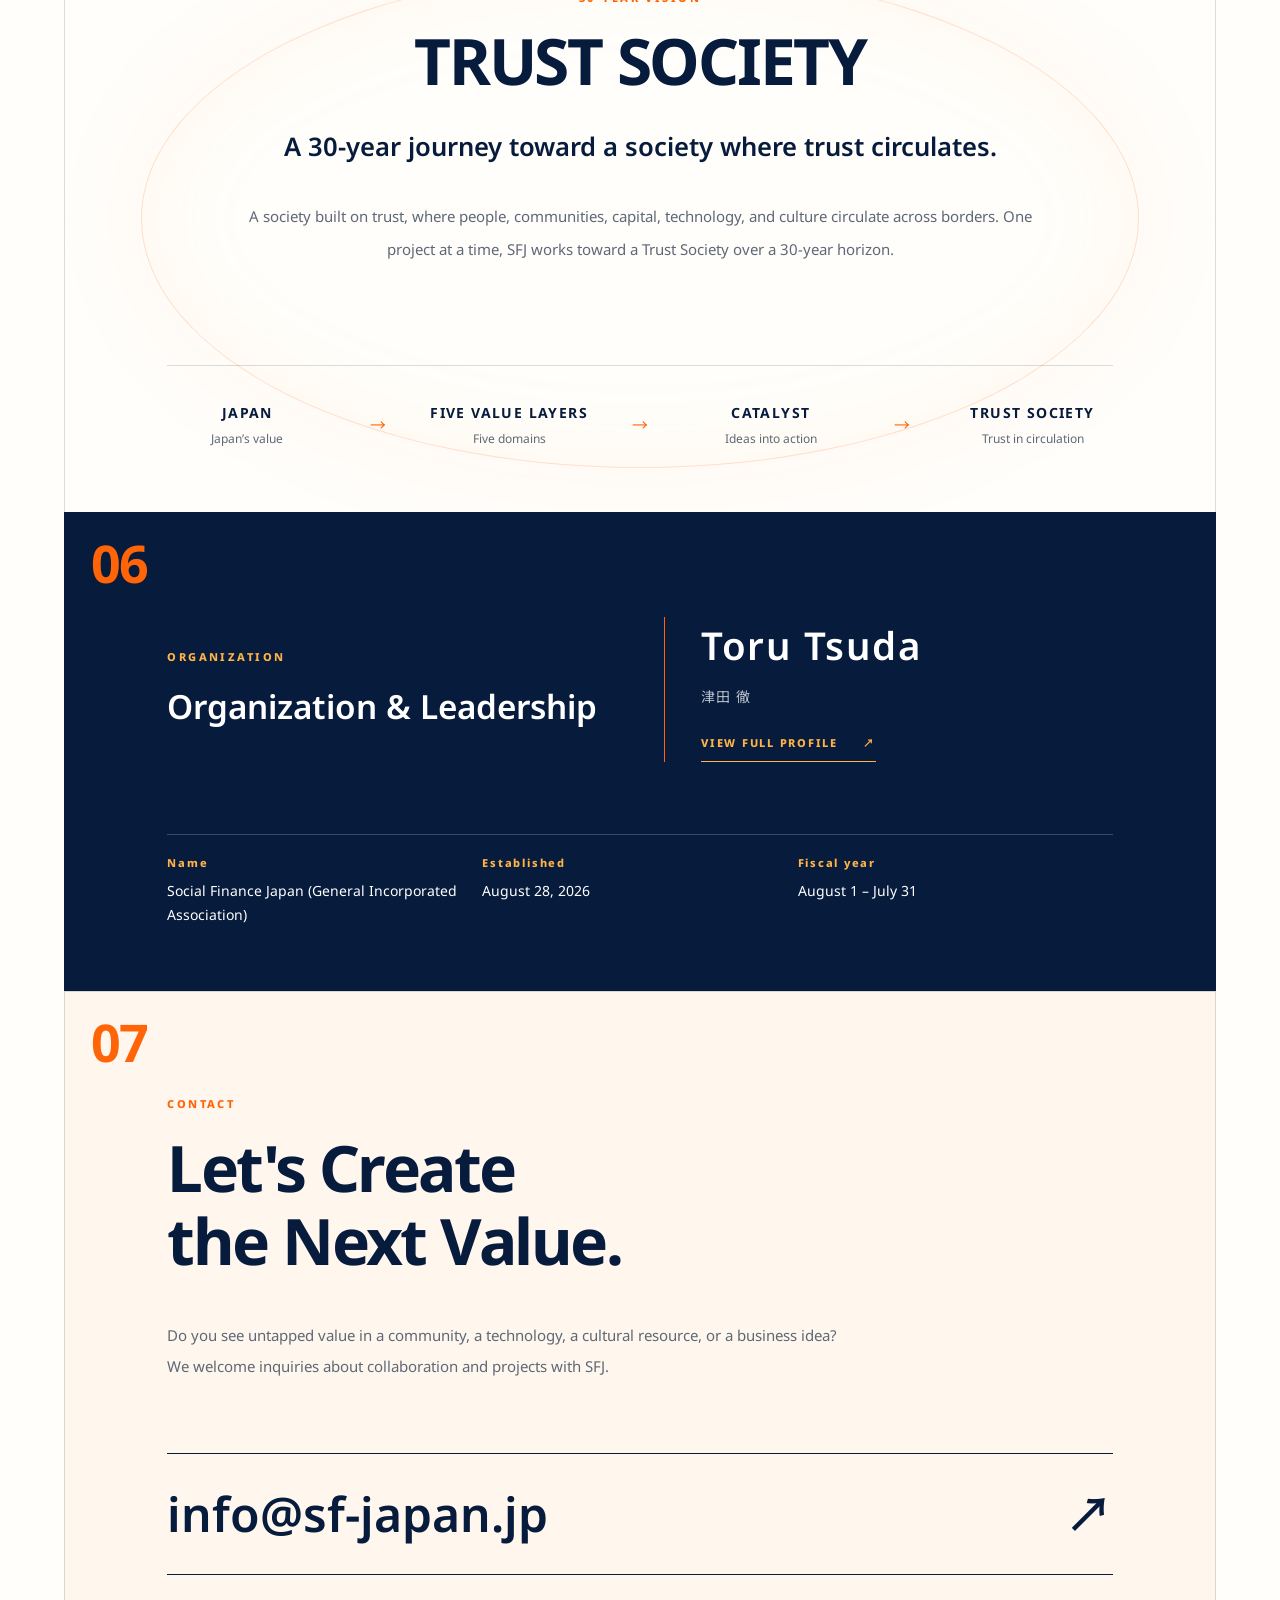
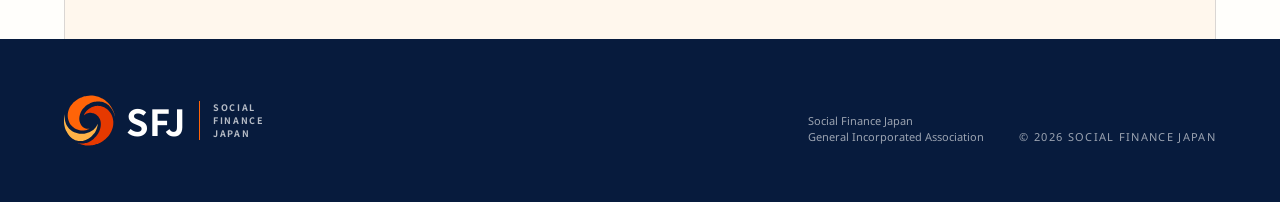
==== commit 198510e3: "Add files via upload" ====
--- a/en/index.html
+++ b/en/index.html
@@ -1,2 +1,2 @@
 <!DOCTYPE html><html lang="en"><head><meta charSet="utf-8"/><meta name="viewport" content="width=device-width, initial-scale=1"/><link rel="stylesheet" href="../style.css"><title>Social Finance Japan | Bringing Japan’s Value to the World</title><meta name="description" content="SFJ is a catalyst that discovers Japan’s diverse sources of value, translates them into new possibilities, and connects them with the world."/>
-<link rel="stylesheet" href="../additions.css"><link rel="alternate" hreflang="ja" href="https://sf-japan.jp/"/><link rel="alternate" hreflang="en" href="https://sf-japan.jp/en/"/><link rel="alternate" hreflang="x-default" href="https://sf-japan.jp/"/><link rel="canonical" href="https://sf-japan.jp/en/"/><meta property="og:type" content="website"/><meta property="og:url" content="https://sf-japan.jp/en/"/><meta property="og:title" content="Social Finance Japan | SFJ"/><meta property="og:description" content="SFJ is a catalyst that discovers Japan’s diverse sources of value, translates them into new possibilities, and connects them with the world."/><meta property="og:image" content="https://sf-japan.jp/og-image.png"/><meta name="twitter:card" content="summary_large_image"/><link rel="icon" type="image/svg+xml" href="../sfj-mark.svg"/><link rel="apple-touch-icon" href="../apple-touch-icon.png"/></head><body><main><header class="site-header"><a href="#top" aria-label="Social Finance Japan home"><div class="brand "><img src="../sfj-mark.svg" alt="SFJ" width="78" height="68" loading="eager" fetchPriority="high" decoding="async" data-nimg="1"/><div class="brand__type"><strong>SFJ</strong><span>SOCIAL FINANCE JAPAN</span></div></div></a><div class="header-actions"><nav aria-label="Main navigation"><a href="#values">FIVE VALUE LAYERS</a><a href="#projects">PROJECTS</a><a href="#catalyst">CATALYST</a><a href="#vision">VISION</a><a href="#contact">CONTACT</a></nav><div class="language-switch" aria-label="Language selection"><a href="../" hrefLang="ja" lang="ja" aria-label="日本語で表示">JP</a><span aria-hidden="true">/</span><span aria-current="page" lang="en">EN</span></div></div></header><section class="hero section-frame" id="top"><div class="hero__ring" aria-hidden="true"></div><div class="eyebrow">CATALYST FOR A TRUST SOCIETY</div><div class="hero__content"><p class="hero__kicker">From Japan, a new cycle of value.</p><h1>Creating value in Japan.<br/>Bringing it to the world.<br/>Keeping it in motion.</h1><p class="hero__lead">Japan holds value that has yet to reach the world.<br/>SFJ discovers it, connects it, and brings it to life in society.</p><a class="text-link" href="#values">FIVE VALUE LAYERS <span aria-hidden="true">↓</span></a></div><div class="hero__word" aria-hidden="true">JAPAN</div></section><section class="japan section-frame"><div class="section-number">01</div><div class="japan__copy"><p class="section-label">THE SOURCE</p><h2>Japan is home to diverse sources of value.</h2><p>Nature, communities, culture, people, technology, wisdom, and ways of life. Japan already holds a rich diversity of value.</p><p>Value becomes a force for change when it is discovered, given meaning, and connected with people.</p></div><div class="japan__keywords" aria-label="Sources of value in Japan"><span>Nature</span><span>Communities</span><span>Culture</span><span>People</span><span>Technology</span><span>Wisdom</span><span>Ways of life</span></div></section><section class="ecosystem-visual section-frame" aria-labelledby="ecosystem-title"><div class="ecosystem-visual__heading"><div><p class="section-label">SFJ ECOSYSTEM</p><h2 id="ecosystem-title">The SFJ Value Cycle</h2></div><p>From uncovering Japan’s diverse value to supporting projects, connecting them with the world, and building toward a Trust Society—this diagram brings the complete SFJ ecosystem into one view.</p></div><a class="ecosystem-visual__image" href="../sfj-ecosystem.jpeg" target="_blank" rel="noopener noreferrer" aria-label="Open the SFJ ecosystem diagram in a new tab"><img src="../sfj-ecosystem.jpeg" alt="Overview of the SFJ ecosystem, showing value discovered in Japan, supported by SFJ as a catalyst, expanded globally through five domains, and returned through a cycle of value" width="1536" height="768" loading="lazy" decoding="async" data-nimg="1"/></a><p class="ecosystem-visual__caption">Diagram in Japanese · Select to view full size <span aria-hidden="true">↗</span></p></section><section class="values section-frame" id="values"><div class="section-number">02</div><div class="section-heading"><div><p class="section-label">FIVE VALUE LAYERS</p><h2>Five domains.<br/>Bringing Japan’s value to society.</h2></div><p>These five domains are not separate businesses. They work together to discover value, bring it to the world, and keep it circulating.</p></div><div class="values__list"><article class="value-row"><span class="value-row__number">01</span><div class="value-row__title"><h3>SMART LOCATION</h3><strong>Create Value</strong></div><p>We uncover the value embedded in local nature, communities, culture, people, and technology—and nurture it for the future.</p><span class="value-row__dot" aria-hidden="true"></span></article><article class="value-row"><span class="value-row__number">02</span><div class="value-row__title"><h3>INTELLIGENCE ECONOMY</h3><strong>Translate Value</strong></div><p>Through AI, data, education, and research, we transform value into knowledge, services, and products.</p><span class="value-row__dot" aria-hidden="true"></span></article><article class="value-row"><span class="value-row__number">03</span><div class="value-row__title"><h3>GLOBAL GATEWAY</h3><strong>Connect with the World</strong></div><p>We build connections with global hubs, companies, investors, and talent to bring Japan’s value to the world.</p><span class="value-row__dot" aria-hidden="true"></span></article><article class="value-row"><span class="value-row__number">04</span><div class="value-row__title"><h3>VALUE EXCHANGE</h3><strong>Circulate Value</strong></div><p>We design sustainable systems in which capital, information, technology, and talent flow in both directions.</p><span class="value-row__dot" aria-hidden="true"></span></article><article class="value-row"><span class="value-row__number">05</span><div class="value-row__title"><h3>JAPAN VILLAGE</h3><strong>Experience Value</strong></div><p>We create places where people from around the world can experience Japanese life, culture, food, and hospitality.</p><span class="value-row__dot" aria-hidden="true"></span></article></div></section><section class="catalyst section-frame" id="catalyst"><div class="section-number">03</div><div class="section-heading section-heading--light"><div><p class="section-label">SFJ = CATALYST</p><h2>From vision to real-world action.</h2></div><p>SFJ does not seek to own or govern society. We connect people, communities, technology, and capital—creating the conditions for new value to emerge and circulate.</p></div><div class="catalyst__system"><div class="catalyst__core"><img src="../sfj-mark.svg" alt="" width="116" height="102" loading="lazy" decoding="async" data-nimg="1"/><span>SFJ</span><strong>CATALYST</strong></div><div class="catalyst__designs"><article><span>01</span><h3>CAPITAL</h3><strong>Structuring the Right Capital</strong><p>We separate capital entrusted with a purpose from capital SFJ deploys for its own purpose, and structure the right financing for each project.</p></article><article><span>02</span><h3>BUSINESS DESIGN</h3><strong>From Idea to Executable Project</strong><p>We design the business structure, the operating entity, the approach to revenue and impact, and governance.</p></article><article><span>03</span><h3>DIGITAL DESIGN</h3><strong>Know-how for the Planning Stage</strong><p>How should data, AI and platforms fit into the business? We provide the digital design know-how needed to plan it.</p></article></div></div><div class="catalyst__flow" aria-label="From connections to real-world change"><span><b>CONNECT</b>Bring people together</span><i aria-hidden="true">→</i><span><b>DESIGN</b>Shape the approach</span><i aria-hidden="true">→</i><span><b>ENABLE</b>Make it happen</span><i aria-hidden="true">→</i><span><b>CHANGE</b>Create change</span></div><div class="sfj-arch"><small>SFJ BUSINESS ARCHITECTURE</small><ol><li><span>01</span><b>VALUE SOURCING</b><em>Finding and sourcing value</em></li><li><span>02</span><b>CAPITAL INTAKE &amp; MANAGEMENT</b><em>Receiving and segregating capital</em></li><li><span>03</span><b>SFJ PROJECT FINANCE</b><em>Turning purpose and capital into projects</em></li><li><span>04</span><b>PORTFOLIO &amp; IMPLEMENTATION</b><em>Investment and implementation</em></li><li><span>05</span><b>IMPACT &amp; CIRCULATION</b><em>Impact, return and the next cycle</em></li></ol><p class="sfj-arch__loop">↺ NEXT VALUE</p><strong>SFJ is a medium for new ventures, providing capital, business design and digital design in one place. Each project’s own operating team runs the business and builds its services and products.</strong></div></section><section class="projects section-frame" id="projects"><div class="section-number">04</div><div class="section-heading"><div><p class="section-label">PROJECTS</p><h2>Culture draws people in.<br/>Results flow back.</h2></div><p>Three core initiatives in which SFJ acts as catalyst. Each is driven by its own operating team.</p></div><div class="projects__list"><article><p class="projects__q">Why — ideas and culture</p><h3>SOUL PRIDE</h3><p>A cultural infrastructure for the 21st century: discovering, recording and sharing the pride of local cultures and the people who carry them.</p><div class="projects__tags"><span>Value Sourcing</span><span>Global Gateway</span><span>Impact</span></div></article><article><p class="projects__q">Who — relationships and proof</p><h3>SOUL JAPAN</h3><p>Welcoming people and companies from around the world to Japan — to see, to immerse and to co-create — and proving value as PROVEN IN JAPAN.</p><div class="projects__tags"><span>Global Gateway</span><span>Value Exchange</span></div></article><article><p class="projects__q">Where — places in the region</p><h3>JAPAN VILLAGE</h3><p>A smart-location model: regional infrastructure where forests, energy and AI circulate, with spaces for cultural experience and co-creation on top.</p><div class="projects__tags"><span>Smart Location</span><span>Intelligence Economy</span><span>Japan Village</span></div></article></div><p class="projects__cycle"><b>The three initiatives form one cycle.</b>Soul Pride discovers culture, Soul Japan brings people and companies in, and Japan Village is where they create together. What the places generate flows back to culture.</p></section><section class="vision section-frame" id="vision"><div class="section-number">05</div><div class="vision__halo" aria-hidden="true"></div><p class="section-label">30-YEAR VISION</p><h2>TRUST SOCIETY</h2><p class="vision__ja">A 30-year journey toward a society where trust circulates.</p><p class="vision__body">A society built on trust, where people, communities, capital, technology, and culture circulate across borders. One project at a time, SFJ works toward a Trust Society over a 30-year horizon.</p><div class="vision__path"><span><b>JAPAN</b>Japan’s value</span><i aria-hidden="true">→</i><span><b>FIVE VALUE LAYERS</b>Five domains</span><i aria-hidden="true">→</i><span><b>CATALYST</b>Ideas into action</span><i aria-hidden="true">→</i><span><b>TRUST SOCIETY</b>Trust in circulation</span></div></section><section class="representative section-frame" id="representative" aria-labelledby="representative-title"><div class="section-number">06</div><div><p class="section-label">ORGANIZATION</p><h2 id="representative-title">Organization &amp; Leadership</h2></div><div class="representative__identity"><p class="representative__name">Toru Tsuda<span lang="ja">津田 徹</span></p><a class="text-link" href="https://lucci-jp.github.io/aboutme/" target="_blank" rel="noopener noreferrer" aria-label="View full profile (opens in a new tab)">VIEW FULL PROFILE <span aria-hidden="true">↗</span></a></div><dl class="org"><div><dt>Name</dt><dd>Social Finance Japan (General Incorporated Association)</dd></div><div><dt>Established</dt><dd>August 28, 2026</dd></div><div><dt>Fiscal year</dt><dd>August 1 – July 31</dd></div></dl></section><section class="contact section-frame" id="contact"><div class="section-number">07</div><p class="section-label">CONTACT</p><h2>Let&#x27;s Create<br/>the Next Value.</h2><p>Do you see untapped value in a community, a technology, a cultural resource, or a business idea?<br/>We welcome inquiries about collaboration and projects with SFJ.</p><a class="contact__mail" href="mailto:info@sf-japan.jp">info@sf-japan.jp <span aria-hidden="true">↗</span></a></section><footer><div class="brand brand--footer"><img src="../sfj-mark.svg" alt="SFJ" width="78" height="68" loading="lazy" decoding="async" data-nimg="1"/><div class="brand__type"><strong>SFJ</strong><span>SOCIAL FINANCE JAPAN</span></div></div><p>Social Finance Japan<br/>General Incorporated Association</p><p class="footer__copy">© 2026 SOCIAL FINANCE JAPAN</p></footer></main></body></html>+<link rel="stylesheet" href="../additions.css"><link rel="alternate" hreflang="ja" href="https://sf-japan.jp/"/><link rel="alternate" hreflang="en" href="https://sf-japan.jp/en/"/><link rel="alternate" hreflang="x-default" href="https://sf-japan.jp/"/><link rel="canonical" href="https://sf-japan.jp/en/"/><meta property="og:type" content="website"/><meta property="og:url" content="https://sf-japan.jp/en/"/><meta property="og:title" content="Social Finance Japan | SFJ"/><meta property="og:description" content="SFJ is a catalyst that discovers Japan’s diverse sources of value, translates them into new possibilities, and connects them with the world."/><meta property="og:image" content="https://sf-japan.jp/og-image.png"/><meta name="twitter:card" content="summary_large_image"/><link rel="icon" type="image/svg+xml" href="../sfj-mark.svg"/><link rel="apple-touch-icon" href="../apple-touch-icon.png"/></head><body><main><header class="site-header"><a href="#top" aria-label="Social Finance Japan home"><div class="brand "><img src="../sfj-mark.svg" alt="SFJ" width="78" height="68" loading="eager" fetchPriority="high" decoding="async" data-nimg="1"/><div class="brand__type"><strong>SFJ</strong><span>SOCIAL FINANCE JAPAN</span></div></div></a><div class="header-actions"><nav aria-label="Main navigation"><a href="#values">FIVE VALUE LAYERS</a><a href="#projects">PROJECTS</a><a href="#catalyst">CATALYST</a><a href="#vision">VISION</a><a href="#contact">CONTACT</a></nav><div class="language-switch" aria-label="Language selection"><a href="../" hrefLang="ja" lang="ja" aria-label="日本語で表示">JP</a><span aria-hidden="true">/</span><span aria-current="page" lang="en">EN</span></div></div></header><section class="hero section-frame" id="top"><div class="hero__ring" aria-hidden="true"></div><div class="eyebrow">CATALYST FOR A TRUST SOCIETY</div><div class="hero__content"><p class="hero__kicker">From Japan, a new cycle of value.</p><h1>Creating value in Japan.<br/>Bringing it to the world.<br/>Keeping it in motion.</h1><p class="hero__lead">Japan holds value that has yet to reach the world.<br/>SFJ discovers it, connects it, and brings it to life in society.</p><a class="text-link" href="#values">FIVE VALUE LAYERS <span aria-hidden="true">↓</span></a></div><div class="hero__word" aria-hidden="true">JAPAN</div></section><section class="japan section-frame"><div class="section-number">01</div><div class="japan__copy"><p class="section-label">THE SOURCE</p><h2>Japan is home to diverse sources of value.</h2><p>Nature, communities, culture, people, technology, wisdom, and ways of life. Japan already holds a rich diversity of value.</p><p>Value becomes a force for change when it is discovered, given meaning, and connected with people.</p></div><div class="japan__keywords" aria-label="Sources of value in Japan"><span>Nature</span><span>Communities</span><span>Culture</span><span>People</span><span>Technology</span><span>Wisdom</span><span>Ways of life</span></div></section><section class="ecosystem-visual section-frame" aria-labelledby="ecosystem-title"><div class="ecosystem-visual__heading"><div><p class="section-label">SFJ ECOSYSTEM</p><h2 id="ecosystem-title">The SFJ Value Cycle</h2></div><p>SFJ discovers diverse value in Japan, designs it as catalyst, sees it implemented through projects and delivered to the world — and the results flow into the next cycle.</p></div><figure class="eco" aria-label="The SFJ value cycle: value discovered in Japan is designed by SFJ as catalyst, implemented through projects, delivered to the world, and its results flow into the next cycle"><ol class="eco__flow"><li class="eco__node"><span class="eco__num">JAPAN</span><b>Japan’s value</b><em>Diverse value not yet fully realized</em><div class="eco__tags"><span>Nature</span><span>Communities</span><span>Culture</span><span>People</span><span>Technology</span></div></li><li class="eco__arrow" aria-hidden="true"><span>Discover</span></li><li class="eco__node eco__node--core"><img src="../sfj-mark.svg" alt="" width="64" height="64"/><b>SFJ</b><em>CATALYST</em><div class="eco__tags"><span>Capital</span><span>Business design</span><span>Digital design</span></div></li><li class="eco__arrow" aria-hidden="true"><span>Design</span></li><li class="eco__node"><span class="eco__num">PROJECTS</span><b>Implementation</b><em>Driven by each project’s own team</em><div class="eco__tags"><span>Soul Pride</span><span>Soul Japan</span><span>Japan Village</span></div></li><li class="eco__arrow" aria-hidden="true"><span>Deliver</span></li><li class="eco__node"><span class="eco__num">GLOBAL</span><b>To the world</b><em>Value proven in Japan, shared globally</em><div class="eco__tags"><span>PROVEN IN JAPAN</span></div></li></ol><div class="eco__return"><span><b>Value in circulation</b>Capital, knowledge, data, talent and trust create the next value</span></div><p class="eco__vision"><span>Toward a Trust Society in 30 years</span></p></figure></section><section class="values section-frame" id="values"><div class="section-number">02</div><div class="section-heading"><div><p class="section-label">FIVE VALUE LAYERS</p><h2>Five domains.<br/>Bringing Japan’s value to society.</h2></div><p>These five domains are not separate businesses. They work together to discover value, bring it to the world, and keep it circulating.</p></div><div class="values__list"><article class="value-row"><span class="value-row__number">01</span><div class="value-row__title"><h3>SMART LOCATION</h3><strong>Create Value</strong></div><p>We uncover the value embedded in local nature, communities, culture, people, and technology—and nurture it for the future.</p><span class="value-row__dot" aria-hidden="true"></span></article><article class="value-row"><span class="value-row__number">02</span><div class="value-row__title"><h3>INTELLIGENCE ECONOMY</h3><strong>Translate Value</strong></div><p>Through AI, data, education, and research, we transform value into knowledge, services, and products.</p><span class="value-row__dot" aria-hidden="true"></span></article><article class="value-row"><span class="value-row__number">03</span><div class="value-row__title"><h3>GLOBAL GATEWAY</h3><strong>Connect with the World</strong></div><p>We build connections with global hubs, companies, investors, and talent to bring Japan’s value to the world.</p><span class="value-row__dot" aria-hidden="true"></span></article><article class="value-row"><span class="value-row__number">04</span><div class="value-row__title"><h3>VALUE EXCHANGE</h3><strong>Circulate Value</strong></div><p>We design sustainable systems in which capital, information, technology, and talent flow in both directions.</p><span class="value-row__dot" aria-hidden="true"></span></article><article class="value-row"><span class="value-row__number">05</span><div class="value-row__title"><h3>JAPAN VILLAGE</h3><strong>Experience Value</strong></div><p>We create places where people from around the world can experience Japanese life, culture, food, and hospitality.</p><span class="value-row__dot" aria-hidden="true"></span></article></div></section><section class="catalyst section-frame" id="catalyst"><div class="section-number">03</div><div class="section-heading section-heading--light"><div><p class="section-label">SFJ = CATALYST</p><h2>From vision to real-world action.</h2></div><p>SFJ does not seek to own or govern society. We connect people, communities, technology, and capital—creating the conditions for new value to emerge and circulate.</p></div><div class="catalyst__system"><div class="catalyst__core"><img src="../sfj-mark.svg" alt="" width="116" height="102" loading="lazy" decoding="async" data-nimg="1"/><span>SFJ</span><strong>CATALYST</strong></div><div class="catalyst__designs"><article><span>01</span><h3>CAPITAL</h3><strong>Structuring the Right Capital</strong><p>We separate capital entrusted with a purpose from capital SFJ deploys for its own purpose, and structure the right financing for each project.</p></article><article><span>02</span><h3>BUSINESS DESIGN</h3><strong>From Idea to Executable Project</strong><p>We design the business structure, the operating entity, the approach to revenue and impact, and governance.</p></article><article><span>03</span><h3>DIGITAL DESIGN</h3><strong>Know-how for the Planning Stage</strong><p>How should data, AI and platforms fit into the business? We provide the digital design know-how needed to plan it.</p></article></div></div><div class="catalyst__flow" aria-label="From connections to real-world change"><span><b>CONNECT</b>Bring people together</span><i aria-hidden="true">→</i><span><b>DESIGN</b>Shape the approach</span><i aria-hidden="true">→</i><span><b>ENABLE</b>Make it happen</span><i aria-hidden="true">→</i><span><b>CHANGE</b>Create change</span></div><div class="sfj-arch"><small>SFJ BUSINESS ARCHITECTURE</small><ol><li><span>01</span><b>VALUE SOURCING</b><em>Finding and sourcing value</em></li><li><span>02</span><b>CAPITAL INTAKE &amp; MANAGEMENT</b><em>Receiving and segregating capital</em></li><li><span>03</span><b>SFJ PROJECT FINANCE</b><em>Turning purpose and capital into projects</em></li><li><span>04</span><b>PORTFOLIO &amp; IMPLEMENTATION</b><em>Investment and implementation</em></li><li><span>05</span><b>IMPACT &amp; CIRCULATION</b><em>Impact, return and the next cycle</em></li></ol><p class="sfj-arch__loop">↺ NEXT VALUE</p><strong>SFJ is a medium for new ventures, providing capital, business design and digital design in one place. Each project’s own operating team runs the business and builds its services and products.</strong></div></section><section class="projects section-frame" id="projects"><div class="section-number">04</div><div class="section-heading"><div><p class="section-label">PROJECTS</p><h2>Culture draws people in.<br/>Results flow back.</h2></div><p>Three core initiatives in which SFJ acts as catalyst. Each is driven by its own operating team.</p></div><div class="projects__list"><article><p class="projects__q">Why — ideas and culture</p><h3>SOUL PRIDE</h3><p>A cultural infrastructure for the 21st century: discovering, recording and sharing the pride of local cultures and the people who carry them.</p><div class="projects__tags"><span>Value Sourcing</span><span>Global Gateway</span><span>Impact</span></div></article><article><p class="projects__q">Who — relationships and proof</p><h3>SOUL JAPAN</h3><p>Welcoming people and companies from around the world to Japan — to see, to immerse and to co-create — and proving value as PROVEN IN JAPAN.</p><div class="projects__tags"><span>Global Gateway</span><span>Value Exchange</span></div></article><article><p class="projects__q">Where — places in the region</p><h3>JAPAN VILLAGE</h3><p>A smart-location model: regional infrastructure where forests, energy and AI circulate, with spaces for cultural experience and co-creation on top.</p><div class="projects__tags"><span>Smart Location</span><span>Intelligence Economy</span><span>Japan Village</span></div></article></div><p class="projects__cycle"><b>The three initiatives form one cycle.</b>Soul Pride discovers culture, Soul Japan brings people and companies in, and Japan Village is where they create together. What the places generate flows back to culture.</p></section><section class="vision section-frame" id="vision"><div class="section-number">05</div><div class="vision__halo" aria-hidden="true"></div><p class="section-label">30-YEAR VISION</p><h2>TRUST SOCIETY</h2><p class="vision__ja">A 30-year journey toward a society where trust circulates.</p><p class="vision__body">A society built on trust, where people, communities, capital, technology, and culture circulate across borders. One project at a time, SFJ works toward a Trust Society over a 30-year horizon.</p><div class="vision__path"><span><b>JAPAN</b>Japan’s value</span><i aria-hidden="true">→</i><span><b>FIVE VALUE LAYERS</b>Five domains</span><i aria-hidden="true">→</i><span><b>CATALYST</b>Ideas into action</span><i aria-hidden="true">→</i><span><b>TRUST SOCIETY</b>Trust in circulation</span></div></section><section class="representative section-frame" id="representative" aria-labelledby="representative-title"><div class="section-number">06</div><div><p class="section-label">ORGANIZATION</p><h2 id="representative-title">Organization &amp; Leadership</h2></div><div class="representative__identity"><p class="representative__name">Toru Tsuda<span lang="ja">津田 徹</span></p><a class="text-link" href="https://lucci-jp.github.io/aboutme/" target="_blank" rel="noopener noreferrer" aria-label="View full profile (opens in a new tab)">VIEW FULL PROFILE <span aria-hidden="true">↗</span></a></div><dl class="org"><div><dt>Name</dt><dd>Social Finance Japan (General Incorporated Association)</dd></div><div><dt>Established</dt><dd>August 28, 2026</dd></div><div><dt>Fiscal year</dt><dd>August 1 – July 31</dd></div></dl></section><section class="contact section-frame" id="contact"><div class="section-number">07</div><p class="section-label">CONTACT</p><h2>Let&#x27;s Create<br/>the Next Value.</h2><p>Do you see untapped value in a community, a technology, a cultural resource, or a business idea?<br/>We welcome inquiries about collaboration and projects with SFJ.</p><a class="contact__mail" href="mailto:info@sf-japan.jp">info@sf-japan.jp <span aria-hidden="true">↗</span></a></section><footer><div class="brand brand--footer"><img src="../sfj-mark.svg" alt="SFJ" width="78" height="68" loading="lazy" decoding="async" data-nimg="1"/><div class="brand__type"><strong>SFJ</strong><span>SOCIAL FINANCE JAPAN</span></div></div><p>Social Finance Japan<br/>General Incorporated Association</p><p class="footer__copy">© 2026 SOCIAL FINANCE JAPAN</p></footer></main></body></html>
--- a/additions.css
+++ b/additions.css
@@ -43,3 +43,42 @@
   .org{grid-template-columns:1fr;gap:0}
 }
 @media (width<=520px){ .org{grid-template-columns:1fr} }
+
+/* ecosystem diagram (replaces sfj-ecosystem.jpeg) */
+.eco{margin:0}
+.eco__flow{list-style:none;margin:0;padding:0;display:grid;grid-template-columns:1fr 64px 1.08fr 64px 1fr 64px 1fr;align-items:stretch}
+.eco__node{background:#fff;border:1px solid var(--line);padding:28px 22px 26px;display:flex;flex-direction:column;align-items:flex-start;gap:6px;min-height:236px}
+.eco__num{font-family:var(--font-sfj);color:var(--orange);font-size:12px;font-weight:800;letter-spacing:.2em}
+.eco__node b{font-family:var(--font-sfj);color:var(--navy);font-size:clamp(20px,1.9vw,26px);font-weight:700;letter-spacing:.02em;margin-top:6px;line-height:1.3}
+.eco__node em{font-style:normal;color:var(--muted);font-size:13px;line-height:1.7}
+.eco__tags{margin-top:auto;padding-top:16px;display:flex;flex-wrap:wrap;gap:5px}
+.eco__tags span{font-size:11px;font-weight:700;letter-spacing:.04em;padding:3px 9px;border:1px solid var(--line);border-radius:999px;color:var(--navy);background:#fff}
+.eco__node--core{background:var(--navy);border-color:var(--navy);align-items:center;text-align:center;position:relative;box-shadow:0 0 0 6px #ff640814}
+.eco__node--core img{width:64px;height:64px}
+.eco__node--core b{color:#fff;font-size:clamp(26px,2.4vw,34px);letter-spacing:.06em;margin-top:8px}
+.eco__node--core em{color:#ffb347;font-size:12px;font-weight:800;letter-spacing:.24em}
+.eco__node--core .eco__tags{justify-content:center}
+.eco__node--core .eco__tags span{background:transparent;color:#fff;border-color:#ffffff40}
+.eco__arrow{display:flex;flex-direction:column;align-items:center;justify-content:center;gap:6px;position:relative}
+.eco__arrow:before{content:"";width:100%;height:1px;background:var(--orange)}
+.eco__arrow:after{content:"";position:absolute;right:2px;top:50%;width:8px;height:8px;border-top:1.5px solid var(--orange);border-right:1.5px solid var(--orange);transform:translateY(-50%) rotate(45deg)}
+.eco__arrow span{position:absolute;top:calc(50% - 30px);font-size:11px;font-weight:800;letter-spacing:.06em;color:var(--orange);white-space:nowrap}
+.eco__return{position:relative;height:66px;margin:0 calc((100% - 192px) / 4.08 / 2);border:1.5px solid var(--orange);border-top:0;border-radius:0 0 34px 34px;display:flex;justify-content:center}
+.eco__return:before{content:"";position:absolute;left:-6px;top:-1px;width:9px;height:9px;border-top:1.5px solid var(--orange);border-left:1.5px solid var(--orange);transform:rotate(45deg);background:transparent}
+.eco__return span{position:absolute;bottom:-14px;background:linear-gradient(#fbfcfe,#f9fbff);padding:2px 18px;display:flex;flex-direction:column;align-items:center;text-align:center;font-size:12px;color:var(--muted);line-height:1.6}
+.eco__return b{font-family:var(--font-sfj);color:var(--navy);font-size:15px;font-weight:700;letter-spacing:.06em}
+.eco__vision{margin:58px 0 0;display:flex;align-items:center;gap:20px;color:var(--navy);font-size:13px;font-weight:700;letter-spacing:.08em}
+.eco__vision:before,.eco__vision:after{content:"";flex:1;height:1px;background:var(--line)}
+@media (width<=900px){
+  .eco__flow{grid-template-columns:1fr}
+  .eco__node{min-height:0;padding:22px 20px}
+  .eco__arrow{height:52px}
+  .eco__arrow:before{width:1px;height:100%}
+  .eco__arrow:after{right:auto;left:calc(50% - 4px);top:auto;bottom:2px;transform:rotate(135deg)}
+  .eco__arrow span{top:auto;left:calc(50% + 14px)}
+  .eco__return{height:auto;margin:16px 0 0;border:1.5px solid var(--orange);border-radius:12px;padding:18px 16px}
+  .eco__return:before{display:none}
+  .eco__return span{position:static;background:none;padding:0}
+  .eco__return b:before{content:"↺ ";color:var(--orange)}
+  .eco__vision{margin-top:32px;font-size:12px;text-align:center}
+}
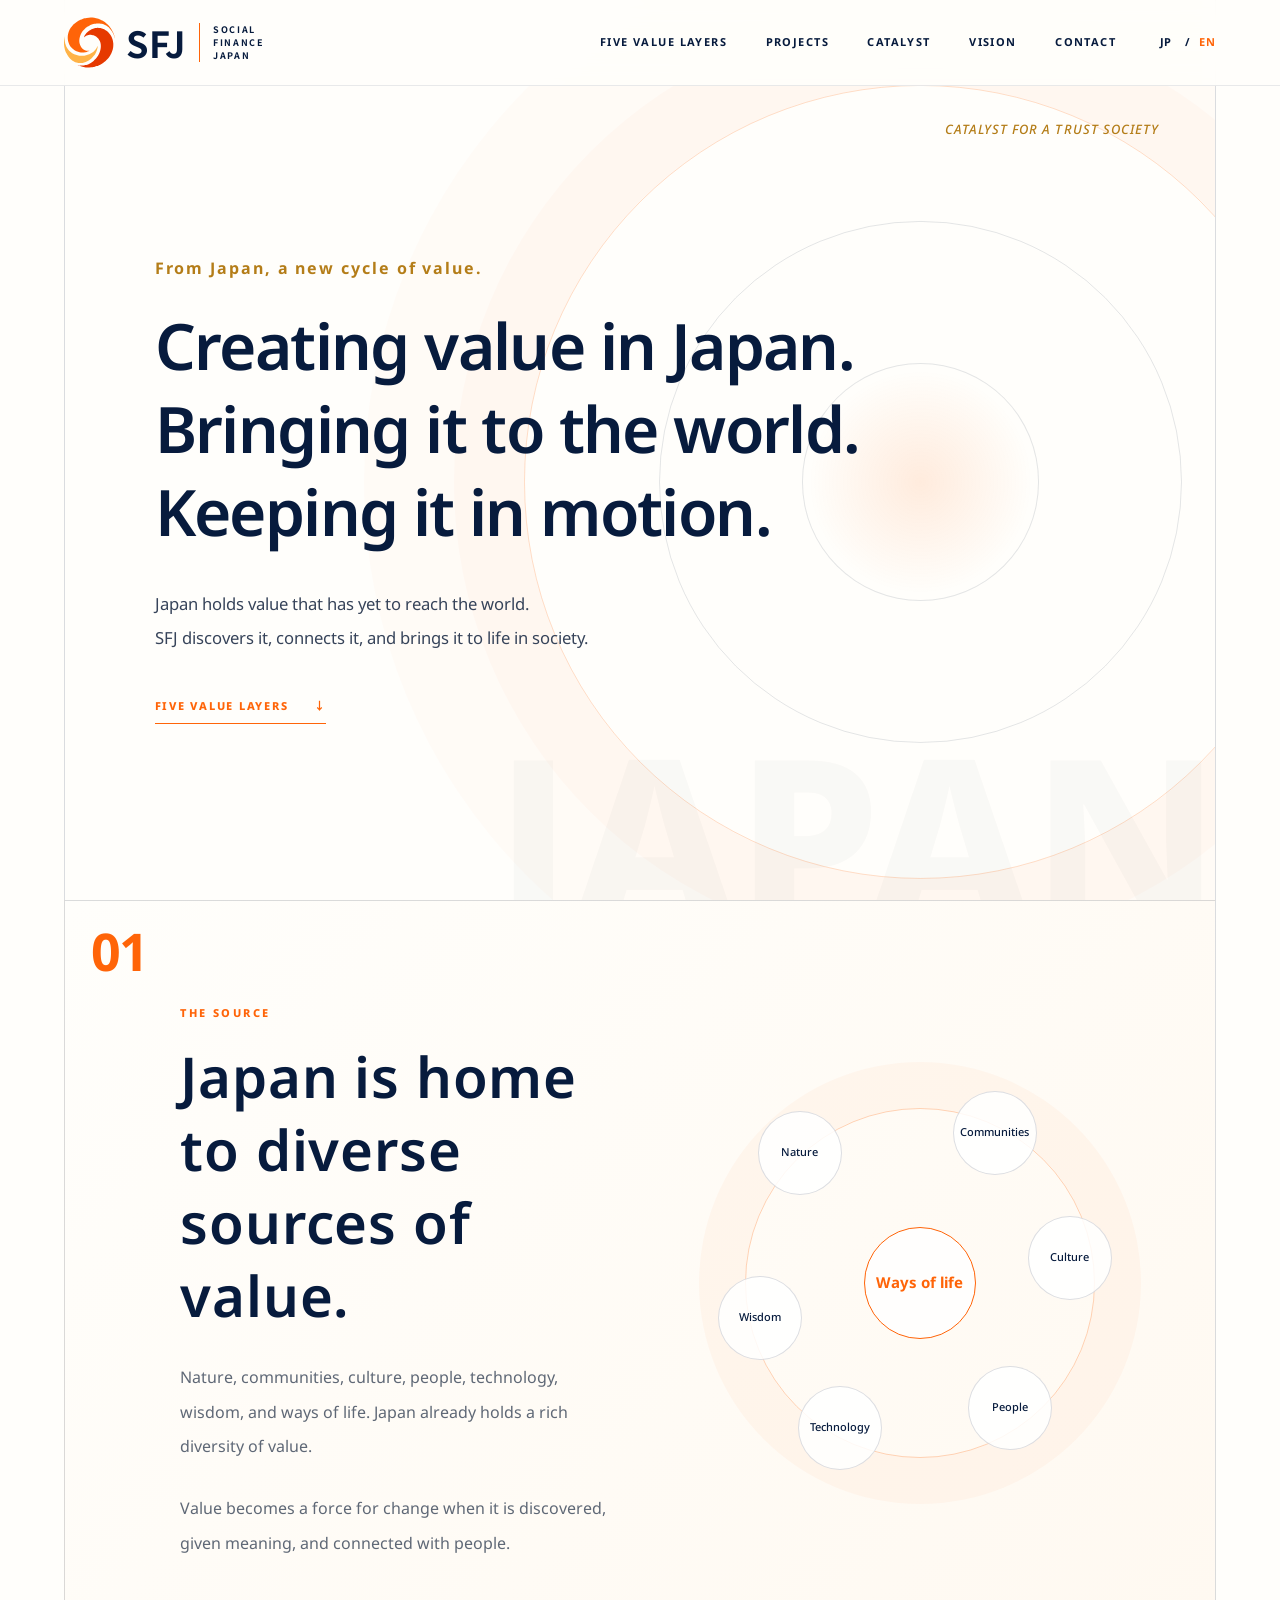
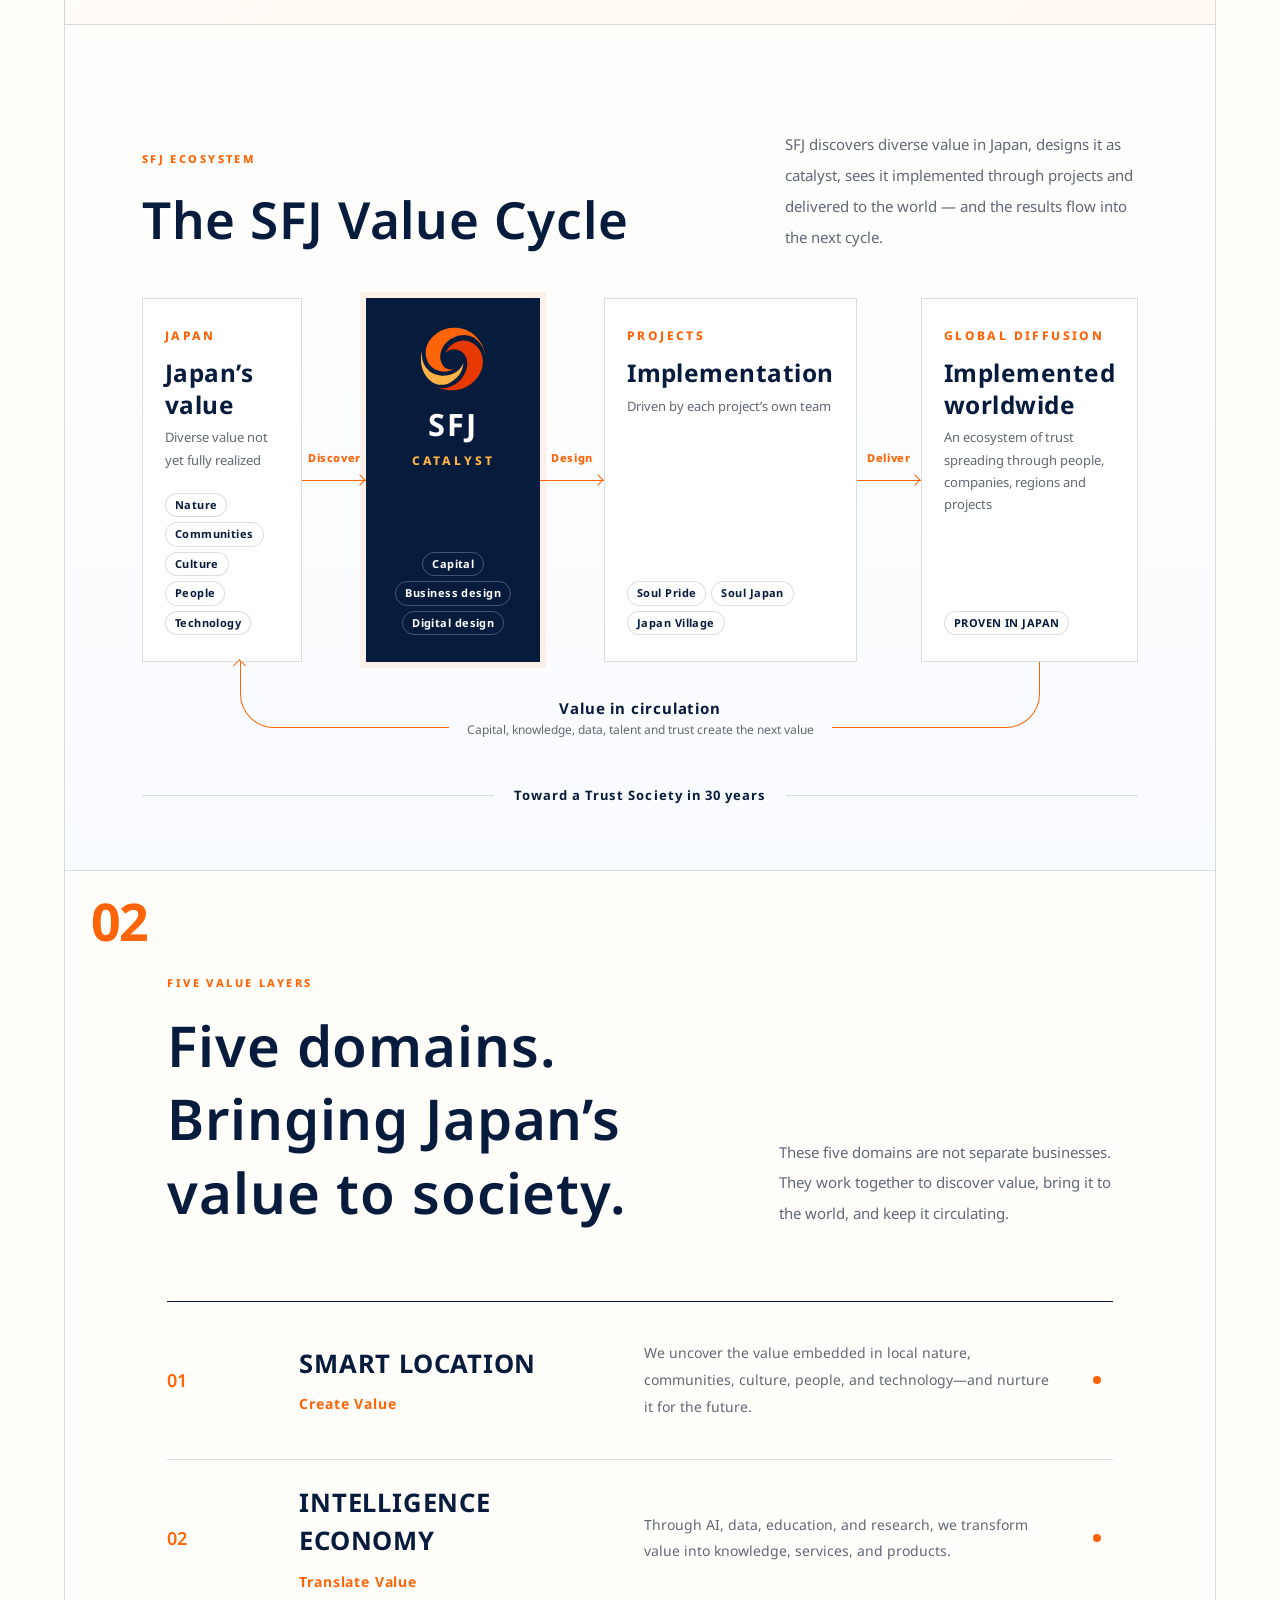
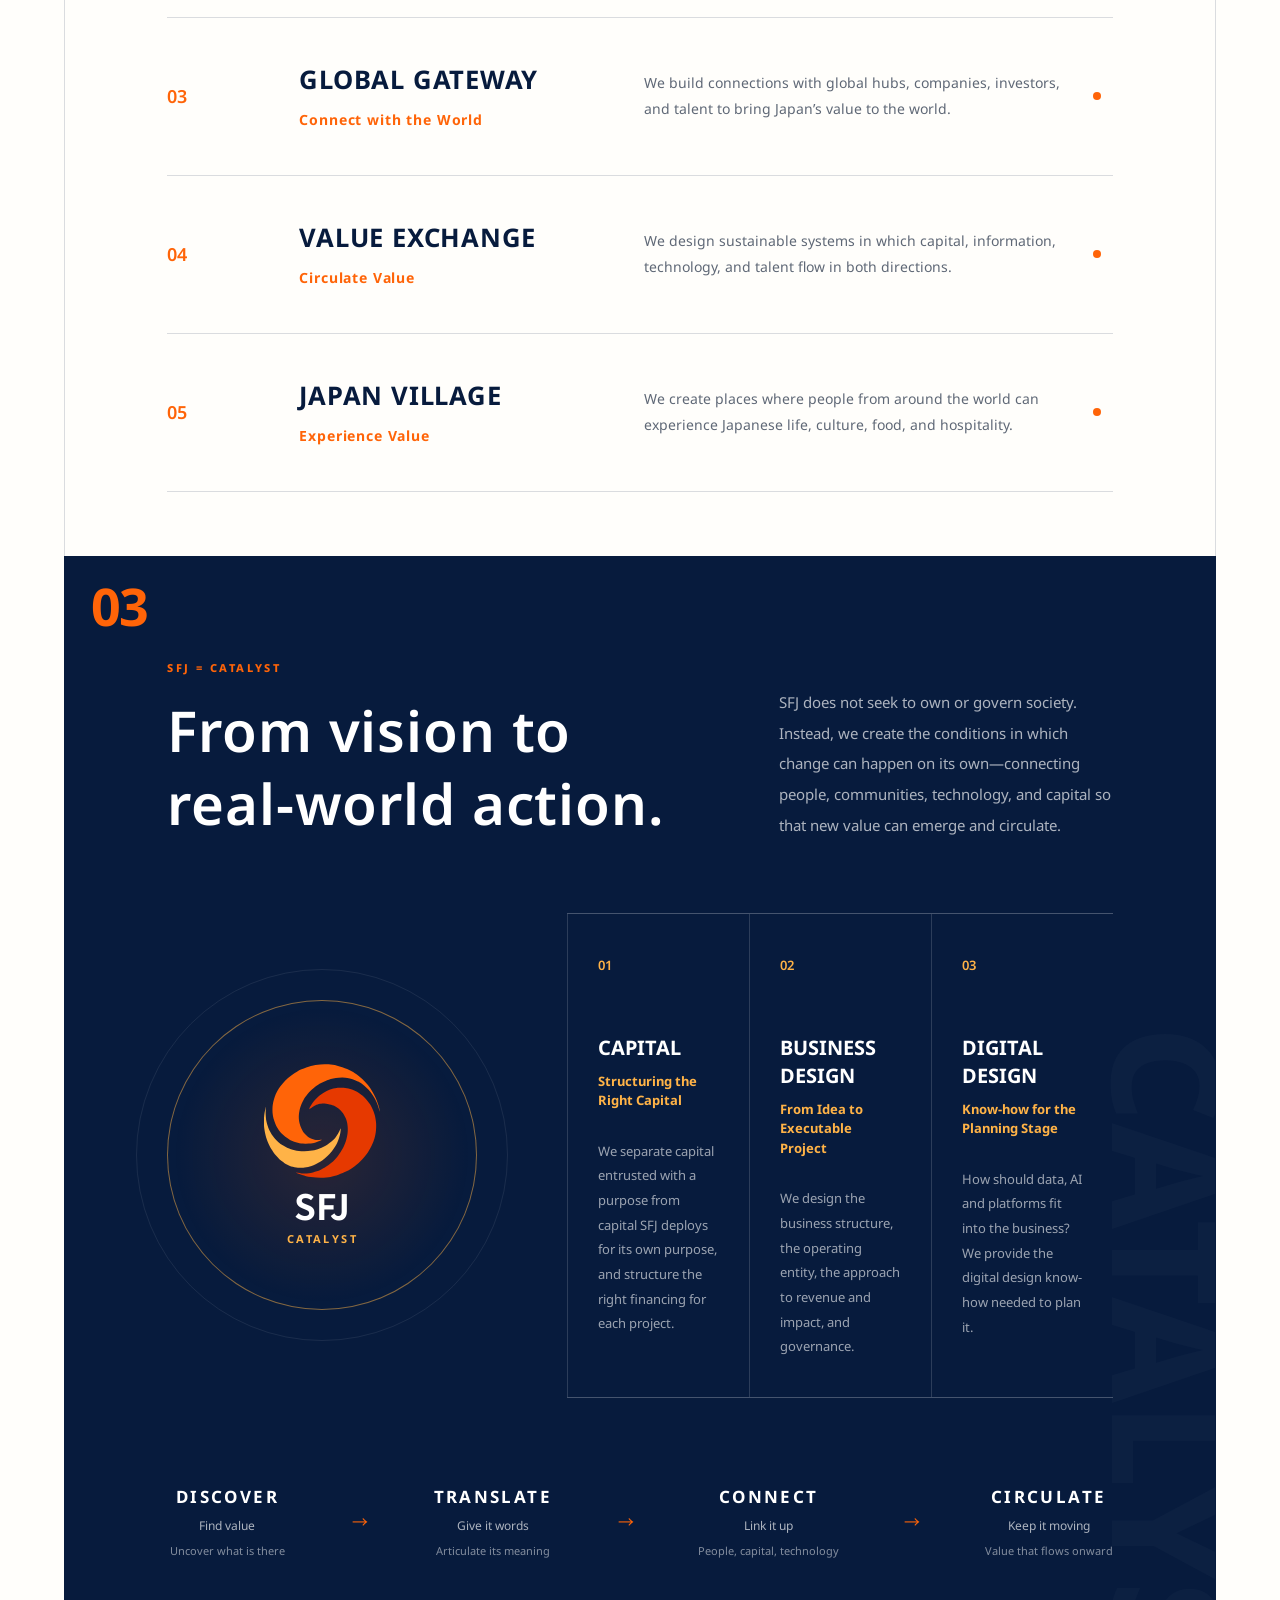
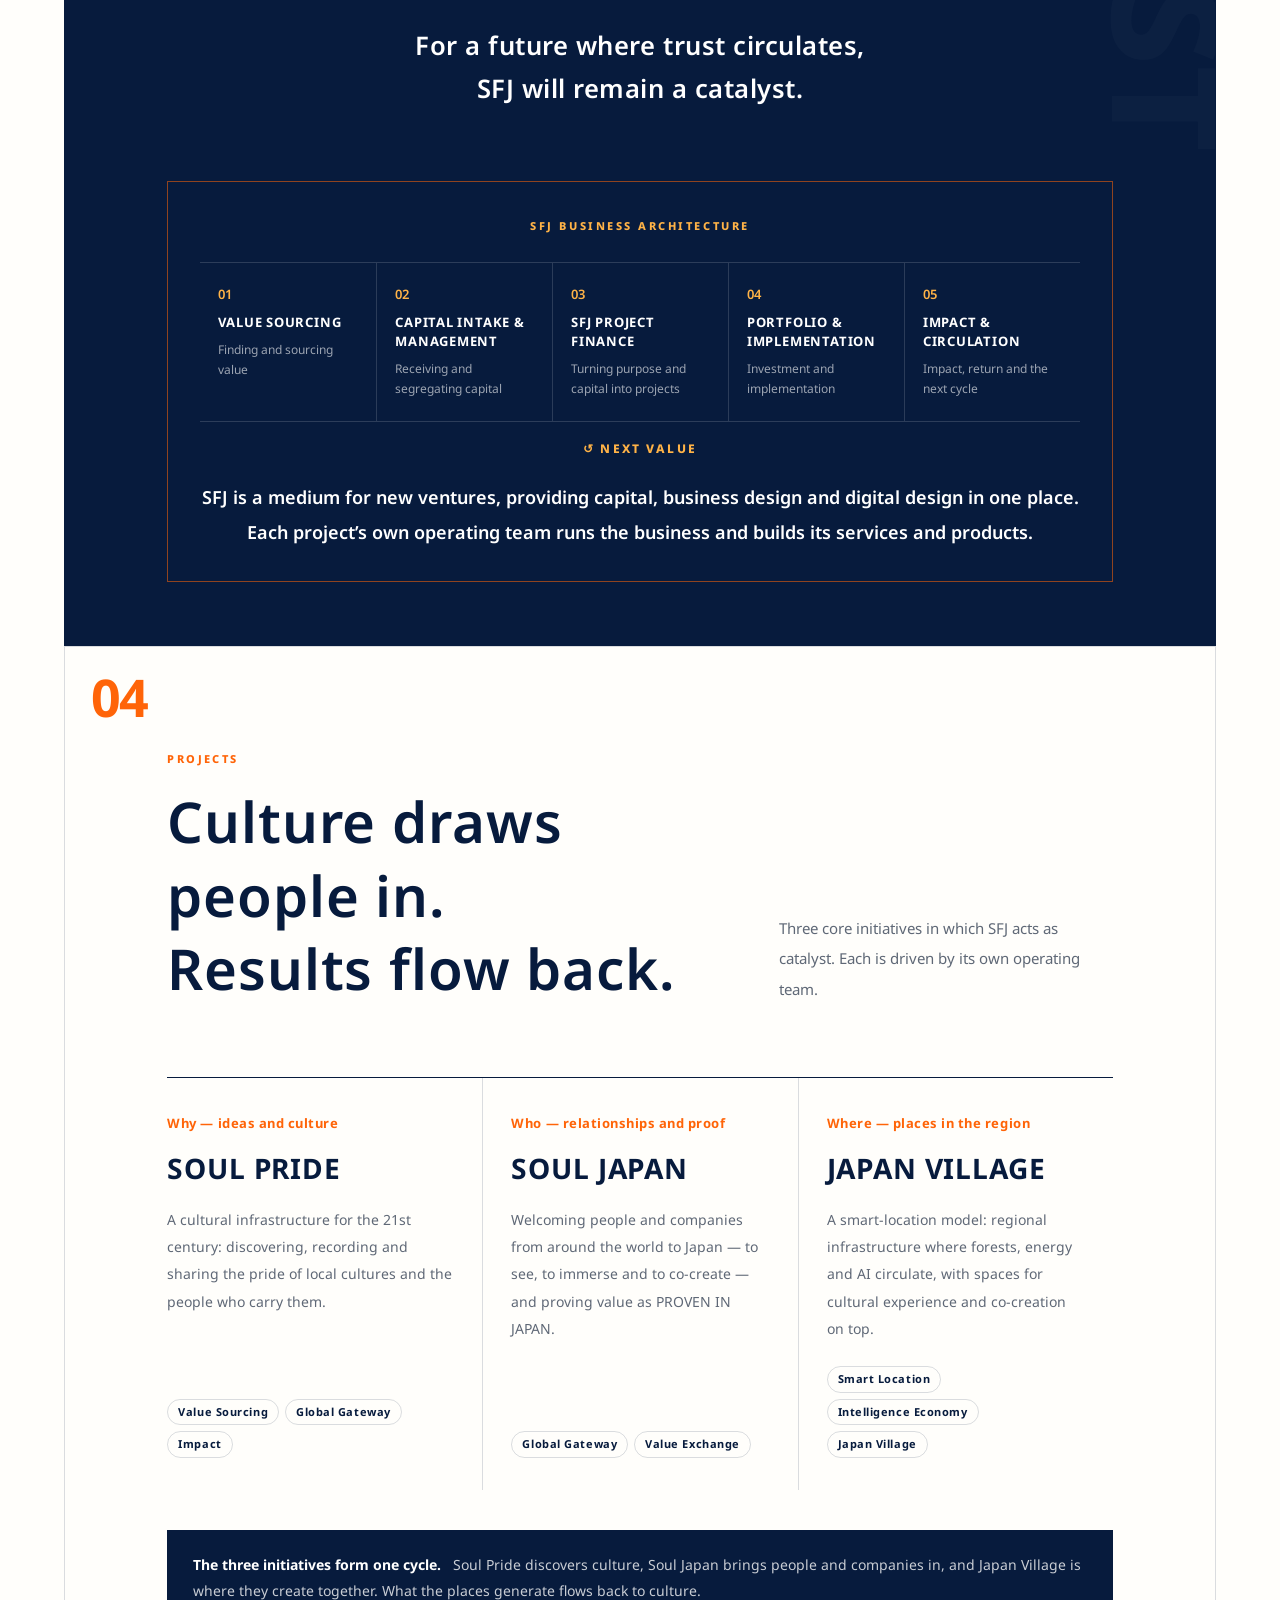
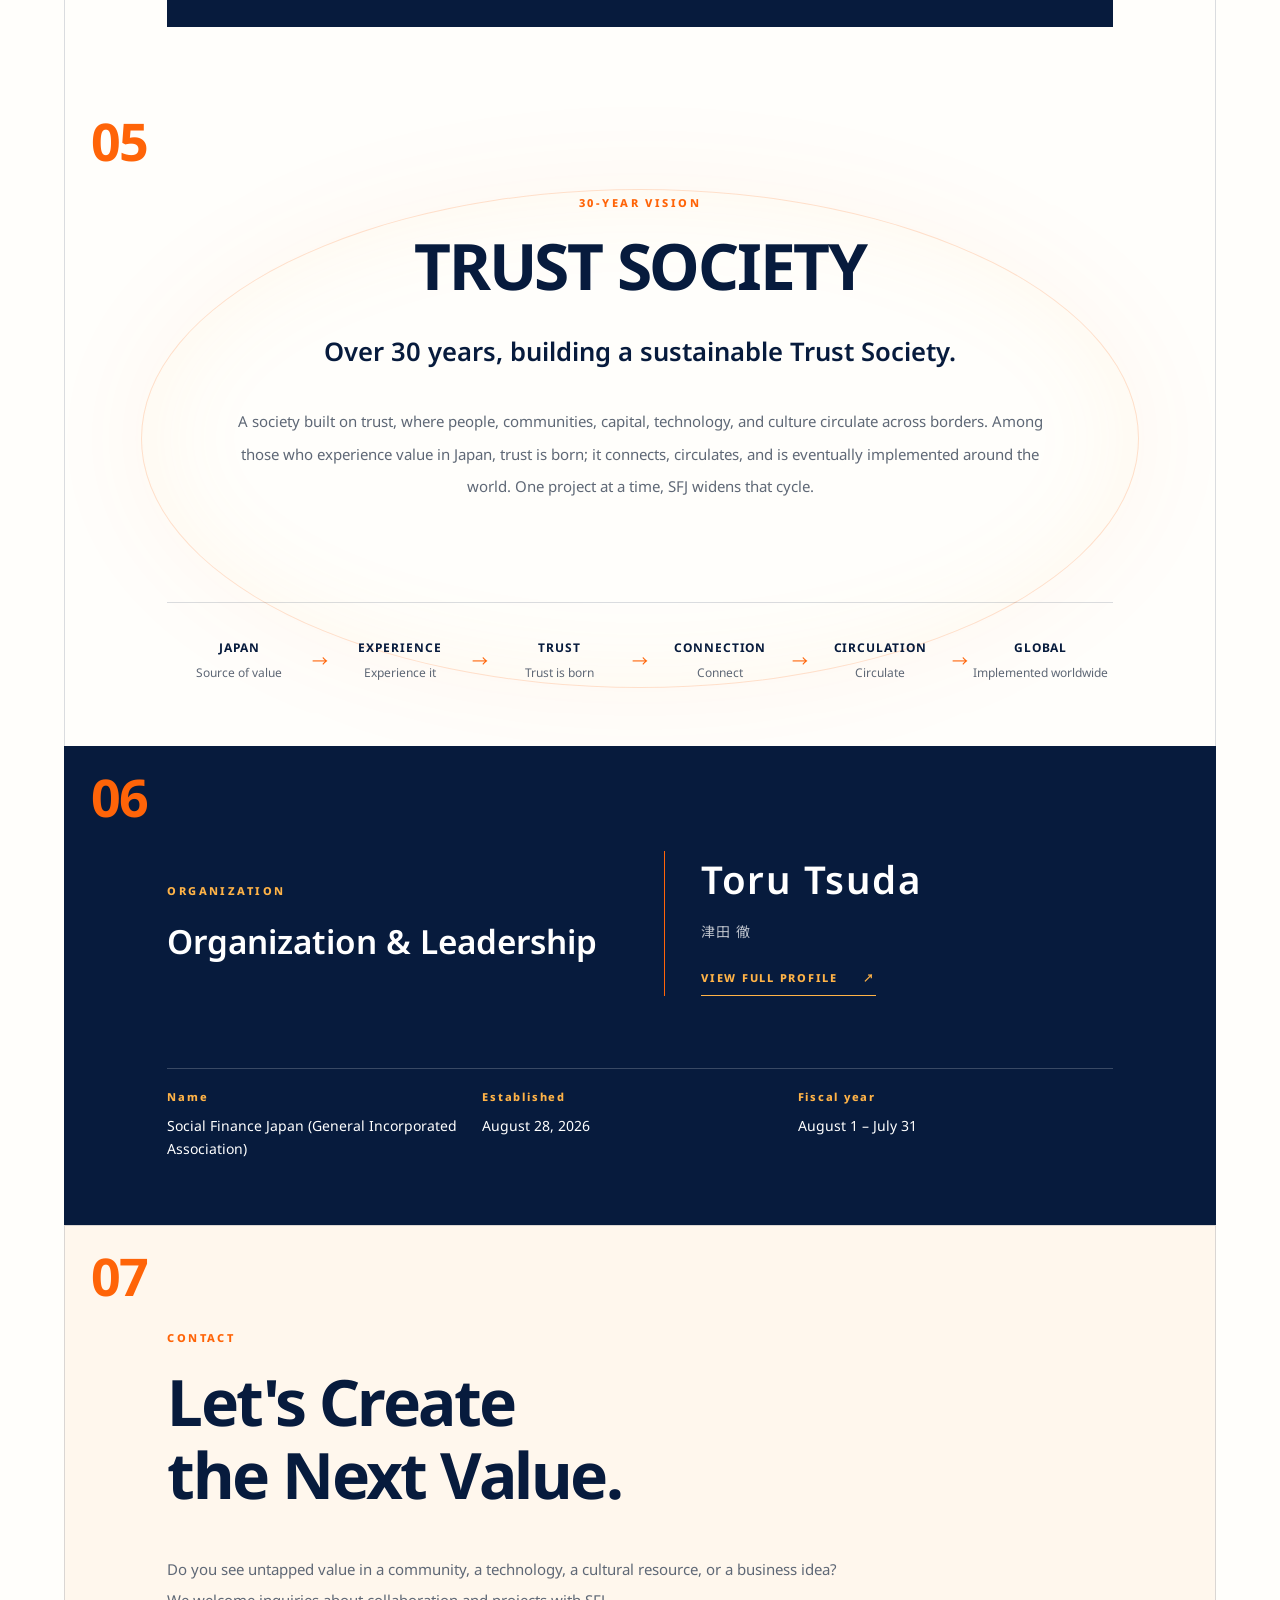
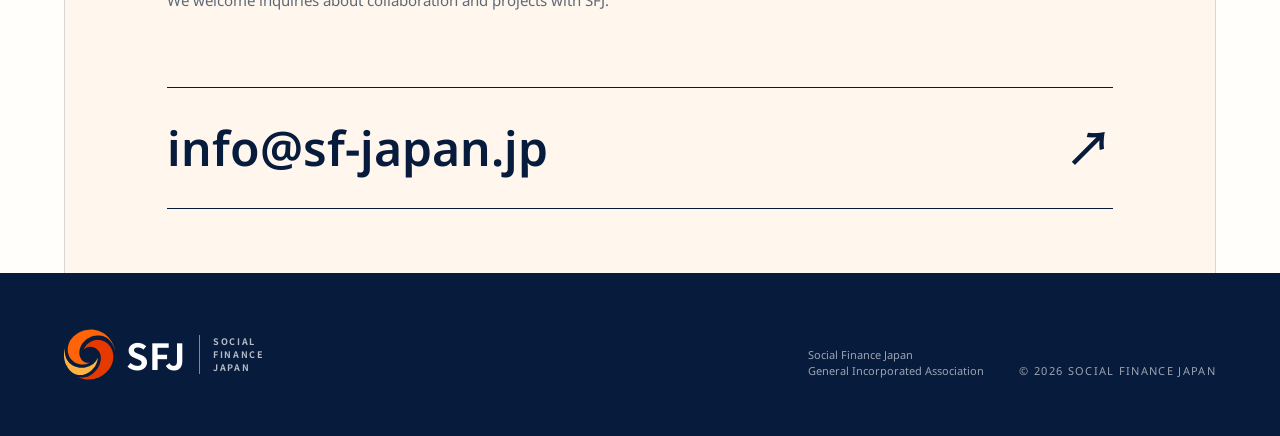
==== commit 2ed77e97: "Add files via upload" ====
--- a/en/index.html
+++ b/en/index.html
@@ -1,2 +1,2 @@
-<!DOCTYPE html><html lang="en"><head><meta charSet="utf-8"/><meta name="viewport" content="width=device-width, initial-scale=1"/><link rel="stylesheet" href="../style.css"><title>Social Finance Japan | Bringing Japan’s Value to the World</title><meta name="description" content="SFJ is a catalyst that discovers Japan’s diverse sources of value, translates them into new possibilities, and connects them with the world."/>
-<link rel="stylesheet" href="../additions.css"><link rel="alternate" hreflang="ja" href="https://sf-japan.jp/"/><link rel="alternate" hreflang="en" href="https://sf-japan.jp/en/"/><link rel="alternate" hreflang="x-default" href="https://sf-japan.jp/"/><link rel="canonical" href="https://sf-japan.jp/en/"/><meta property="og:type" content="website"/><meta property="og:url" content="https://sf-japan.jp/en/"/><meta property="og:title" content="Social Finance Japan | SFJ"/><meta property="og:description" content="SFJ is a catalyst that discovers Japan’s diverse sources of value, translates them into new possibilities, and connects them with the world."/><meta property="og:image" content="https://sf-japan.jp/og-image.png"/><meta name="twitter:card" content="summary_large_image"/><link rel="icon" type="image/svg+xml" href="../sfj-mark.svg"/><link rel="apple-touch-icon" href="../apple-touch-icon.png"/></head><body><main><header class="site-header"><a href="#top" aria-label="Social Finance Japan home"><div class="brand "><img src="../sfj-mark.svg" alt="SFJ" width="78" height="68" loading="eager" fetchPriority="high" decoding="async" data-nimg="1"/><div class="brand__type"><strong>SFJ</strong><span>SOCIAL FINANCE JAPAN</span></div></div></a><div class="header-actions"><nav aria-label="Main navigation"><a href="#values">FIVE VALUE LAYERS</a><a href="#projects">PROJECTS</a><a href="#catalyst">CATALYST</a><a href="#vision">VISION</a><a href="#contact">CONTACT</a></nav><div class="language-switch" aria-label="Language selection"><a href="../" hrefLang="ja" lang="ja" aria-label="日本語で表示">JP</a><span aria-hidden="true">/</span><span aria-current="page" lang="en">EN</span></div></div></header><section class="hero section-frame" id="top"><div class="hero__ring" aria-hidden="true"></div><div class="eyebrow">CATALYST FOR A TRUST SOCIETY</div><div class="hero__content"><p class="hero__kicker">From Japan, a new cycle of value.</p><h1>Creating value in Japan.<br/>Bringing it to the world.<br/>Keeping it in motion.</h1><p class="hero__lead">Japan holds value that has yet to reach the world.<br/>SFJ discovers it, connects it, and brings it to life in society.</p><a class="text-link" href="#values">FIVE VALUE LAYERS <span aria-hidden="true">↓</span></a></div><div class="hero__word" aria-hidden="true">JAPAN</div></section><section class="japan section-frame"><div class="section-number">01</div><div class="japan__copy"><p class="section-label">THE SOURCE</p><h2>Japan is home to diverse sources of value.</h2><p>Nature, communities, culture, people, technology, wisdom, and ways of life. Japan already holds a rich diversity of value.</p><p>Value becomes a force for change when it is discovered, given meaning, and connected with people.</p></div><div class="japan__keywords" aria-label="Sources of value in Japan"><span>Nature</span><span>Communities</span><span>Culture</span><span>People</span><span>Technology</span><span>Wisdom</span><span>Ways of life</span></div></section><section class="ecosystem-visual section-frame" aria-labelledby="ecosystem-title"><div class="ecosystem-visual__heading"><div><p class="section-label">SFJ ECOSYSTEM</p><h2 id="ecosystem-title">The SFJ Value Cycle</h2></div><p>SFJ discovers diverse value in Japan, designs it as catalyst, sees it implemented through projects and delivered to the world — and the results flow into the next cycle.</p></div><figure class="eco" aria-label="The SFJ value cycle: value discovered in Japan is designed by SFJ as catalyst, implemented through projects, delivered to the world, and its results flow into the next cycle"><ol class="eco__flow"><li class="eco__node"><span class="eco__num">JAPAN</span><b>Japan’s value</b><em>Diverse value not yet fully realized</em><div class="eco__tags"><span>Nature</span><span>Communities</span><span>Culture</span><span>People</span><span>Technology</span></div></li><li class="eco__arrow" aria-hidden="true"><span>Discover</span></li><li class="eco__node eco__node--core"><img src="../sfj-mark.svg" alt="" width="64" height="64"/><b>SFJ</b><em>CATALYST</em><div class="eco__tags"><span>Capital</span><span>Business design</span><span>Digital design</span></div></li><li class="eco__arrow" aria-hidden="true"><span>Design</span></li><li class="eco__node"><span class="eco__num">PROJECTS</span><b>Implementation</b><em>Driven by each project’s own team</em><div class="eco__tags"><span>Soul Pride</span><span>Soul Japan</span><span>Japan Village</span></div></li><li class="eco__arrow" aria-hidden="true"><span>Deliver</span></li><li class="eco__node"><span class="eco__num">GLOBAL</span><b>To the world</b><em>Value proven in Japan, shared globally</em><div class="eco__tags"><span>PROVEN IN JAPAN</span></div></li></ol><div class="eco__return"><span><b>Value in circulation</b>Capital, knowledge, data, talent and trust create the next value</span></div><p class="eco__vision"><span>Toward a Trust Society in 30 years</span></p></figure></section><section class="values section-frame" id="values"><div class="section-number">02</div><div class="section-heading"><div><p class="section-label">FIVE VALUE LAYERS</p><h2>Five domains.<br/>Bringing Japan’s value to society.</h2></div><p>These five domains are not separate businesses. They work together to discover value, bring it to the world, and keep it circulating.</p></div><div class="values__list"><article class="value-row"><span class="value-row__number">01</span><div class="value-row__title"><h3>SMART LOCATION</h3><strong>Create Value</strong></div><p>We uncover the value embedded in local nature, communities, culture, people, and technology—and nurture it for the future.</p><span class="value-row__dot" aria-hidden="true"></span></article><article class="value-row"><span class="value-row__number">02</span><div class="value-row__title"><h3>INTELLIGENCE ECONOMY</h3><strong>Translate Value</strong></div><p>Through AI, data, education, and research, we transform value into knowledge, services, and products.</p><span class="value-row__dot" aria-hidden="true"></span></article><article class="value-row"><span class="value-row__number">03</span><div class="value-row__title"><h3>GLOBAL GATEWAY</h3><strong>Connect with the World</strong></div><p>We build connections with global hubs, companies, investors, and talent to bring Japan’s value to the world.</p><span class="value-row__dot" aria-hidden="true"></span></article><article class="value-row"><span class="value-row__number">04</span><div class="value-row__title"><h3>VALUE EXCHANGE</h3><strong>Circulate Value</strong></div><p>We design sustainable systems in which capital, information, technology, and talent flow in both directions.</p><span class="value-row__dot" aria-hidden="true"></span></article><article class="value-row"><span class="value-row__number">05</span><div class="value-row__title"><h3>JAPAN VILLAGE</h3><strong>Experience Value</strong></div><p>We create places where people from around the world can experience Japanese life, culture, food, and hospitality.</p><span class="value-row__dot" aria-hidden="true"></span></article></div></section><section class="catalyst section-frame" id="catalyst"><div class="section-number">03</div><div class="section-heading section-heading--light"><div><p class="section-label">SFJ = CATALYST</p><h2>From vision to real-world action.</h2></div><p>SFJ does not seek to own or govern society. We connect people, communities, technology, and capital—creating the conditions for new value to emerge and circulate.</p></div><div class="catalyst__system"><div class="catalyst__core"><img src="../sfj-mark.svg" alt="" width="116" height="102" loading="lazy" decoding="async" data-nimg="1"/><span>SFJ</span><strong>CATALYST</strong></div><div class="catalyst__designs"><article><span>01</span><h3>CAPITAL</h3><strong>Structuring the Right Capital</strong><p>We separate capital entrusted with a purpose from capital SFJ deploys for its own purpose, and structure the right financing for each project.</p></article><article><span>02</span><h3>BUSINESS DESIGN</h3><strong>From Idea to Executable Project</strong><p>We design the business structure, the operating entity, the approach to revenue and impact, and governance.</p></article><article><span>03</span><h3>DIGITAL DESIGN</h3><strong>Know-how for the Planning Stage</strong><p>How should data, AI and platforms fit into the business? We provide the digital design know-how needed to plan it.</p></article></div></div><div class="catalyst__flow" aria-label="From connections to real-world change"><span><b>CONNECT</b>Bring people together</span><i aria-hidden="true">→</i><span><b>DESIGN</b>Shape the approach</span><i aria-hidden="true">→</i><span><b>ENABLE</b>Make it happen</span><i aria-hidden="true">→</i><span><b>CHANGE</b>Create change</span></div><div class="sfj-arch"><small>SFJ BUSINESS ARCHITECTURE</small><ol><li><span>01</span><b>VALUE SOURCING</b><em>Finding and sourcing value</em></li><li><span>02</span><b>CAPITAL INTAKE &amp; MANAGEMENT</b><em>Receiving and segregating capital</em></li><li><span>03</span><b>SFJ PROJECT FINANCE</b><em>Turning purpose and capital into projects</em></li><li><span>04</span><b>PORTFOLIO &amp; IMPLEMENTATION</b><em>Investment and implementation</em></li><li><span>05</span><b>IMPACT &amp; CIRCULATION</b><em>Impact, return and the next cycle</em></li></ol><p class="sfj-arch__loop">↺ NEXT VALUE</p><strong>SFJ is a medium for new ventures, providing capital, business design and digital design in one place. Each project’s own operating team runs the business and builds its services and products.</strong></div></section><section class="projects section-frame" id="projects"><div class="section-number">04</div><div class="section-heading"><div><p class="section-label">PROJECTS</p><h2>Culture draws people in.<br/>Results flow back.</h2></div><p>Three core initiatives in which SFJ acts as catalyst. Each is driven by its own operating team.</p></div><div class="projects__list"><article><p class="projects__q">Why — ideas and culture</p><h3>SOUL PRIDE</h3><p>A cultural infrastructure for the 21st century: discovering, recording and sharing the pride of local cultures and the people who carry them.</p><div class="projects__tags"><span>Value Sourcing</span><span>Global Gateway</span><span>Impact</span></div></article><article><p class="projects__q">Who — relationships and proof</p><h3>SOUL JAPAN</h3><p>Welcoming people and companies from around the world to Japan — to see, to immerse and to co-create — and proving value as PROVEN IN JAPAN.</p><div class="projects__tags"><span>Global Gateway</span><span>Value Exchange</span></div></article><article><p class="projects__q">Where — places in the region</p><h3>JAPAN VILLAGE</h3><p>A smart-location model: regional infrastructure where forests, energy and AI circulate, with spaces for cultural experience and co-creation on top.</p><div class="projects__tags"><span>Smart Location</span><span>Intelligence Economy</span><span>Japan Village</span></div></article></div><p class="projects__cycle"><b>The three initiatives form one cycle.</b>Soul Pride discovers culture, Soul Japan brings people and companies in, and Japan Village is where they create together. What the places generate flows back to culture.</p></section><section class="vision section-frame" id="vision"><div class="section-number">05</div><div class="vision__halo" aria-hidden="true"></div><p class="section-label">30-YEAR VISION</p><h2>TRUST SOCIETY</h2><p class="vision__ja">A 30-year journey toward a society where trust circulates.</p><p class="vision__body">A society built on trust, where people, communities, capital, technology, and culture circulate across borders. One project at a time, SFJ works toward a Trust Society over a 30-year horizon.</p><div class="vision__path"><span><b>JAPAN</b>Japan’s value</span><i aria-hidden="true">→</i><span><b>FIVE VALUE LAYERS</b>Five domains</span><i aria-hidden="true">→</i><span><b>CATALYST</b>Ideas into action</span><i aria-hidden="true">→</i><span><b>TRUST SOCIETY</b>Trust in circulation</span></div></section><section class="representative section-frame" id="representative" aria-labelledby="representative-title"><div class="section-number">06</div><div><p class="section-label">ORGANIZATION</p><h2 id="representative-title">Organization &amp; Leadership</h2></div><div class="representative__identity"><p class="representative__name">Toru Tsuda<span lang="ja">津田 徹</span></p><a class="text-link" href="https://lucci-jp.github.io/aboutme/" target="_blank" rel="noopener noreferrer" aria-label="View full profile (opens in a new tab)">VIEW FULL PROFILE <span aria-hidden="true">↗</span></a></div><dl class="org"><div><dt>Name</dt><dd>Social Finance Japan (General Incorporated Association)</dd></div><div><dt>Established</dt><dd>August 28, 2026</dd></div><div><dt>Fiscal year</dt><dd>August 1 – July 31</dd></div></dl></section><section class="contact section-frame" id="contact"><div class="section-number">07</div><p class="section-label">CONTACT</p><h2>Let&#x27;s Create<br/>the Next Value.</h2><p>Do you see untapped value in a community, a technology, a cultural resource, or a business idea?<br/>We welcome inquiries about collaboration and projects with SFJ.</p><a class="contact__mail" href="mailto:info@sf-japan.jp">info@sf-japan.jp <span aria-hidden="true">↗</span></a></section><footer><div class="brand brand--footer"><img src="../sfj-mark.svg" alt="SFJ" width="78" height="68" loading="lazy" decoding="async" data-nimg="1"/><div class="brand__type"><strong>SFJ</strong><span>SOCIAL FINANCE JAPAN</span></div></div><p>Social Finance Japan<br/>General Incorporated Association</p><p class="footer__copy">© 2026 SOCIAL FINANCE JAPAN</p></footer></main></body></html>+<!DOCTYPE html><html lang="en"><head><meta charSet="utf-8"/><meta name="viewport" content="width=device-width, initial-scale=1"/><link rel="stylesheet" href="../style.css?v=20261002b"><title>Social Finance Japan | Bringing Japan’s Value to the World</title><meta name="description" content="SFJ is a catalyst that discovers Japan’s diverse sources of value, translates them into new possibilities, and connects them with the world."/>
+<link rel="stylesheet" href="../additions.css?v=20261002b"><link rel="alternate" hreflang="ja" href="https://sf-japan.jp/"/><link rel="alternate" hreflang="en" href="https://sf-japan.jp/en/"/><link rel="alternate" hreflang="x-default" href="https://sf-japan.jp/"/><link rel="canonical" href="https://sf-japan.jp/en/"/><meta property="og:type" content="website"/><meta property="og:url" content="https://sf-japan.jp/en/"/><meta property="og:title" content="Social Finance Japan | SFJ"/><meta property="og:description" content="SFJ is a catalyst that discovers Japan’s diverse sources of value, translates them into new possibilities, and connects them with the world."/><meta property="og:image" content="https://sf-japan.jp/og-image.png"/><meta name="twitter:card" content="summary_large_image"/><link rel="icon" type="image/svg+xml" href="../sfj-mark.svg"/><link rel="apple-touch-icon" href="../apple-touch-icon.png"/></head><body><main><header class="site-header"><a href="#top" aria-label="Social Finance Japan home"><div class="brand "><img src="../sfj-mark.svg?v=20261002b" alt="SFJ" width="78" height="68" loading="eager" fetchPriority="high" decoding="async" data-nimg="1"/><div class="brand__type"><strong>SFJ</strong><span>SOCIAL FINANCE JAPAN</span></div></div></a><div class="header-actions"><nav aria-label="Main navigation"><a href="#values">FIVE VALUE LAYERS</a><a href="#projects">PROJECTS</a><a href="#catalyst">CATALYST</a><a href="#vision">VISION</a><a href="#contact">CONTACT</a></nav><div class="language-switch" aria-label="Language selection"><a href="../" hrefLang="ja" lang="ja" aria-label="日本語で表示">JP</a><span aria-hidden="true">/</span><span aria-current="page" lang="en">EN</span></div></div></header><section class="hero section-frame" id="top"><div class="hero__ring" aria-hidden="true"></div><div class="eyebrow">CATALYST FOR A TRUST SOCIETY</div><div class="hero__content"><p class="hero__kicker">From Japan, a new cycle of value.</p><h1>Creating value in Japan.<br/>Bringing it to the world.<br/>Keeping it in motion.</h1><p class="hero__lead">Japan holds value that has yet to reach the world.<br/>SFJ discovers it, connects it, and brings it to life in society.</p><a class="text-link" href="#values">FIVE VALUE LAYERS <span aria-hidden="true">↓</span></a></div><div class="hero__word" aria-hidden="true">JAPAN</div></section><section class="japan section-frame"><div class="section-number">01</div><div class="japan__copy"><p class="section-label">THE SOURCE</p><h2>Japan is home to diverse sources of value.</h2><p>Nature, communities, culture, people, technology, wisdom, and ways of life. Japan already holds a rich diversity of value.</p><p>Value becomes a force for change when it is discovered, given meaning, and connected with people.</p></div><div class="japan__keywords" aria-label="Sources of value in Japan"><span>Nature</span><span>Communities</span><span>Culture</span><span>People</span><span>Technology</span><span>Wisdom</span><span>Ways of life</span></div></section><section class="ecosystem-visual section-frame" aria-labelledby="ecosystem-title"><div class="ecosystem-visual__heading"><div><p class="section-label">SFJ ECOSYSTEM</p><h2 id="ecosystem-title">The SFJ Value Cycle</h2></div><p>SFJ discovers diverse value in Japan, designs it as catalyst, sees it implemented through projects and delivered to the world — and the results flow into the next cycle.</p></div><figure class="eco" aria-label="The SFJ value cycle: value discovered in Japan is designed by SFJ as catalyst, implemented through projects, delivered to the world, and its results flow into the next cycle"><ol class="eco__flow"><li class="eco__node"><span class="eco__num">JAPAN</span><b>Japan’s value</b><em>Diverse value not yet fully realized</em><div class="eco__tags"><span>Nature</span><span>Communities</span><span>Culture</span><span>People</span><span>Technology</span></div></li><li class="eco__arrow" aria-hidden="true"><span>Discover</span></li><li class="eco__node eco__node--core"><img src="../sfj-mark.svg?v=20261002b" alt="" width="64" height="64"/><b>SFJ</b><em>CATALYST</em><div class="eco__tags"><span>Capital</span><span>Business design</span><span>Digital design</span></div></li><li class="eco__arrow" aria-hidden="true"><span>Design</span></li><li class="eco__node"><span class="eco__num">PROJECTS</span><b>Implementation</b><em>Driven by each project’s own team</em><div class="eco__tags"><span>Soul Pride</span><span>Soul Japan</span><span>Japan Village</span></div></li><li class="eco__arrow" aria-hidden="true"><span>Deliver</span></li><li class="eco__node"><span class="eco__num">GLOBAL DIFFUSION</span><b>Implemented worldwide</b><em>An ecosystem of trust spreading through people, companies, regions and projects</em><div class="eco__tags"><span>PROVEN IN JAPAN</span></div></li></ol><div class="eco__return"><span><b>Value in circulation</b>Capital, knowledge, data, talent and trust create the next value</span></div><p class="eco__vision"><span>Toward a Trust Society in 30 years</span></p></figure></section><section class="values section-frame" id="values"><div class="section-number">02</div><div class="section-heading"><div><p class="section-label">FIVE VALUE LAYERS</p><h2>Five domains.<br/>Bringing Japan’s value to society.</h2></div><p>These five domains are not separate businesses. They work together to discover value, bring it to the world, and keep it circulating.</p></div><div class="values__list"><article class="value-row"><span class="value-row__number">01</span><div class="value-row__title"><h3>SMART LOCATION</h3><strong>Create Value</strong></div><p>We uncover the value embedded in local nature, communities, culture, people, and technology—and nurture it for the future.</p><span class="value-row__dot" aria-hidden="true"></span></article><article class="value-row"><span class="value-row__number">02</span><div class="value-row__title"><h3>INTELLIGENCE ECONOMY</h3><strong>Translate Value</strong></div><p>Through AI, data, education, and research, we transform value into knowledge, services, and products.</p><span class="value-row__dot" aria-hidden="true"></span></article><article class="value-row"><span class="value-row__number">03</span><div class="value-row__title"><h3>GLOBAL GATEWAY</h3><strong>Connect with the World</strong></div><p>We build connections with global hubs, companies, investors, and talent to bring Japan’s value to the world.</p><span class="value-row__dot" aria-hidden="true"></span></article><article class="value-row"><span class="value-row__number">04</span><div class="value-row__title"><h3>VALUE EXCHANGE</h3><strong>Circulate Value</strong></div><p>We design sustainable systems in which capital, information, technology, and talent flow in both directions.</p><span class="value-row__dot" aria-hidden="true"></span></article><article class="value-row"><span class="value-row__number">05</span><div class="value-row__title"><h3>JAPAN VILLAGE</h3><strong>Experience Value</strong></div><p>We create places where people from around the world can experience Japanese life, culture, food, and hospitality.</p><span class="value-row__dot" aria-hidden="true"></span></article></div></section><section class="catalyst section-frame" id="catalyst"><div class="section-number">03</div><div class="section-heading section-heading--light"><div><p class="section-label">SFJ = CATALYST</p><h2>From vision to real-world action.</h2></div><p>SFJ does not seek to own or govern society. Instead, we create the conditions in which change can happen on its own—connecting people, communities, technology, and capital so that new value can emerge and circulate.</p></div><div class="catalyst__system"><div class="catalyst__core"><img src="../sfj-mark.svg?v=20261002b" alt="" width="116" height="102" loading="lazy" decoding="async" data-nimg="1"/><span>SFJ</span><strong>CATALYST</strong></div><div class="catalyst__designs"><article><span>01</span><h3>CAPITAL</h3><strong>Structuring the Right Capital</strong><p>We separate capital entrusted with a purpose from capital SFJ deploys for its own purpose, and structure the right financing for each project.</p></article><article><span>02</span><h3>BUSINESS DESIGN</h3><strong>From Idea to Executable Project</strong><p>We design the business structure, the operating entity, the approach to revenue and impact, and governance.</p></article><article><span>03</span><h3>DIGITAL DESIGN</h3><strong>Know-how for the Planning Stage</strong><p>How should data, AI and platforms fit into the business? We provide the digital design know-how needed to plan it.</p></article></div></div><div class="catalyst__flow" aria-label="The four movements of a catalyst"><span><b>DISCOVER</b>Find value<em>Uncover what is there</em></span><i aria-hidden="true">→</i><span><b>TRANSLATE</b>Give it words<em>Articulate its meaning</em></span><i aria-hidden="true">→</i><span><b>CONNECT</b>Link it up<em>People, capital, technology</em></span><i aria-hidden="true">→</i><span><b>CIRCULATE</b>Keep it moving<em>Value that flows onward</em></span></div><p class="catalyst__promise">For a future where trust circulates,<br/>SFJ will remain a catalyst.</p><div class="sfj-arch"><small>SFJ BUSINESS ARCHITECTURE</small><ol><li><span>01</span><b>VALUE SOURCING</b><em>Finding and sourcing value</em></li><li><span>02</span><b>CAPITAL INTAKE &amp; MANAGEMENT</b><em>Receiving and segregating capital</em></li><li><span>03</span><b>SFJ PROJECT FINANCE</b><em>Turning purpose and capital into projects</em></li><li><span>04</span><b>PORTFOLIO &amp; IMPLEMENTATION</b><em>Investment and implementation</em></li><li><span>05</span><b>IMPACT &amp; CIRCULATION</b><em>Impact, return and the next cycle</em></li></ol><p class="sfj-arch__loop">↺ NEXT VALUE</p><strong>SFJ is a medium for new ventures, providing capital, business design and digital design in one place. Each project’s own operating team runs the business and builds its services and products.</strong></div></section><section class="projects section-frame" id="projects"><div class="section-number">04</div><div class="section-heading"><div><p class="section-label">PROJECTS</p><h2>Culture draws people in.<br/>Results flow back.</h2></div><p>Three core initiatives in which SFJ acts as catalyst. Each is driven by its own operating team.</p></div><div class="projects__list"><article><p class="projects__q">Why — ideas and culture</p><h3>SOUL PRIDE</h3><p>A cultural infrastructure for the 21st century: discovering, recording and sharing the pride of local cultures and the people who carry them.</p><div class="projects__tags"><span>Value Sourcing</span><span>Global Gateway</span><span>Impact</span></div></article><article><p class="projects__q">Who — relationships and proof</p><h3>SOUL JAPAN</h3><p>Welcoming people and companies from around the world to Japan — to see, to immerse and to co-create — and proving value as PROVEN IN JAPAN.</p><div class="projects__tags"><span>Global Gateway</span><span>Value Exchange</span></div></article><article><p class="projects__q">Where — places in the region</p><h3>JAPAN VILLAGE</h3><p>A smart-location model: regional infrastructure where forests, energy and AI circulate, with spaces for cultural experience and co-creation on top.</p><div class="projects__tags"><span>Smart Location</span><span>Intelligence Economy</span><span>Japan Village</span></div></article></div><p class="projects__cycle"><b>The three initiatives form one cycle.</b>Soul Pride discovers culture, Soul Japan brings people and companies in, and Japan Village is where they create together. What the places generate flows back to culture.</p></section><section class="vision section-frame" id="vision"><div class="section-number">05</div><div class="vision__halo" aria-hidden="true"></div><p class="section-label">30-YEAR VISION</p><h2>TRUST SOCIETY</h2><p class="vision__ja">Over 30 years, building a sustainable Trust Society.</p><p class="vision__body">A society built on trust, where people, communities, capital, technology, and culture circulate across borders. Among those who experience value in Japan, trust is born; it connects, circulates, and is eventually implemented around the world. One project at a time, SFJ widens that cycle.</p><div class="vision__path vision__path--six"><span><b>JAPAN</b>Source of value</span><i aria-hidden="true">→</i><span><b>EXPERIENCE</b>Experience it</span><i aria-hidden="true">→</i><span><b>TRUST</b>Trust is born</span><i aria-hidden="true">→</i><span><b>CONNECTION</b>Connect</span><i aria-hidden="true">→</i><span><b>CIRCULATION</b>Circulate</span><i aria-hidden="true">→</i><span><b>GLOBAL</b>Implemented worldwide</span></div></section><section class="representative section-frame" id="representative" aria-labelledby="representative-title"><div class="section-number">06</div><div><p class="section-label">ORGANIZATION</p><h2 id="representative-title">Organization &amp; Leadership</h2></div><div class="representative__identity"><p class="representative__name">Toru Tsuda<span lang="ja">津田 徹</span></p><a class="text-link" href="https://lucci-jp.github.io/aboutme/" target="_blank" rel="noopener noreferrer" aria-label="View full profile (opens in a new tab)">VIEW FULL PROFILE <span aria-hidden="true">↗</span></a></div><dl class="org"><div><dt>Name</dt><dd>Social Finance Japan (General Incorporated Association)</dd></div><div><dt>Established</dt><dd>August 28, 2026</dd></div><div><dt>Fiscal year</dt><dd>August 1 – July 31</dd></div></dl></section><section class="contact section-frame" id="contact"><div class="section-number">07</div><p class="section-label">CONTACT</p><h2>Let&#x27;s Create<br/>the Next Value.</h2><p>Do you see untapped value in a community, a technology, a cultural resource, or a business idea?<br/>We welcome inquiries about collaboration and projects with SFJ.</p><a class="contact__mail" href="mailto:info@sf-japan.jp">info@sf-japan.jp <span aria-hidden="true">↗</span></a></section><footer><div class="brand brand--footer"><img src="../sfj-mark.svg?v=20261002b" alt="SFJ" width="78" height="68" loading="lazy" decoding="async" data-nimg="1"/><div class="brand__type"><strong>SFJ</strong><span>SOCIAL FINANCE JAPAN</span></div></div><p>Social Finance Japan<br/>General Incorporated Association</p><p class="footer__copy">© 2026 SOCIAL FINANCE JAPAN</p></footer></main></body></html>
--- a/style.css
+++ b/style.css
@@ -1 +1 @@
-@import "https://fonts.googleapis.com/css2?family=Noto+Sans:wght@400;500;600;700;800&family=Noto+Sans+JP:wght@400;500;600;700;800&display=swap";@layer properties{@supports (((-webkit-hyphens:none)) and (not (margin-trim:inline))) or ((-moz-orient:inline) and (not (color:rgb(from red r g b)))){*,:before,:after,::backdrop{--tw-translate-x:0;--tw-translate-y:0;--tw-translate-z:0;--tw-rotate-x:initial;--tw-rotate-y:initial;--tw-rotate-z:initial;--tw-skew-x:initial;--tw-skew-y:initial;--tw-scroll-snap-strictness:proximity;--tw-space-x-reverse:0;--tw-border-style:solid;--tw-leading:initial;--tw-font-weight:initial;--tw-tracking:initial;--tw-ordinal:initial;--tw-slashed-zero:initial;--tw-numeric-figure:initial;--tw-numeric-spacing:initial;--tw-numeric-fraction:initial;--tw-shadow:0 0 #0000;--tw-shadow-color:initial;--tw-shadow-alpha:100%;--tw-inset-shadow:0 0 #0000;--tw-inset-shadow-color:initial;--tw-inset-shadow-alpha:100%;--tw-ring-color:initial;--tw-ring-shadow:0 0 #0000;--tw-inset-ring-color:initial;--tw-inset-ring-shadow:0 0 #0000;--tw-ring-inset:initial;--tw-ring-offset-width:0px;--tw-ring-offset-color:#fff;--tw-ring-offset-shadow:0 0 #0000;--tw-outline-style:solid;--tw-duration:initial;--tw-ease:initial;--tw-content:"";--tw-scale-x:1;--tw-scale-y:1;--tw-scale-z:1}}}@layer theme{:root,:host{--font-sans:ui-sans-serif, system-ui, sans-serif, "Apple Color Emoji", "Segoe UI Emoji", "Segoe UI Symbol", "Noto Color Emoji";--font-mono:ui-monospace, SFMono-Regular, Menlo, Monaco, Consolas, "Liberation Mono", "Courier New", monospace;--color-black:#000;--color-white:#fff;--spacing:.25rem;--container-xs:20rem;--container-sm:24rem;--container-lg:32rem;--text-xs:.75rem;--text-xs--line-height:calc(1 / .75);--text-sm:.875rem;--text-sm--line-height:calc(1.25 / .875);--text-base:1rem;--text-base--line-height:calc(1.5 / 1);--text-lg:1.125rem;--text-lg--line-height:calc(1.75 / 1.125);--font-weight-normal:400;--font-weight-medium:500;--font-weight-semibold:600;--tracking-tight:-.025em;--tracking-widest:.1em;--leading-tight:1.25;--leading-snug:1.375;--leading-normal:1.5;--leading-relaxed:1.625;--radius-xs:.125rem;--radius-sm:.25rem;--radius-md:.375rem;--radius-lg:.5rem;--radius-xl:.75rem;--ease-in-out:cubic-bezier(.4, 0, .2, 1);--animate-spin:spin 1s linear infinite;--animate-pulse:pulse 2s cubic-bezier(.4, 0, .6, 1) infinite;--aspect-video:16 / 9;--default-transition-duration:.15s;--default-transition-timing-function:cubic-bezier(.4, 0, .2, 1);--default-font-family:var(--font-sans);--default-mono-font-family:var(--font-mono)}}@layer base{*,:after,:before,::backdrop{box-sizing:border-box;border:0 solid;margin:0;padding:0}::file-selector-button{box-sizing:border-box;border:0 solid;margin:0;padding:0}html,:host{-webkit-text-size-adjust:100%;tab-size:4;line-height:1.5;font-family:var(--default-font-family,ui-sans-serif, system-ui, sans-serif, "Apple Color Emoji", "Segoe UI Emoji", "Segoe UI Symbol", "Noto Color Emoji");font-feature-settings:var(--default-font-feature-settings,normal);font-variation-settings:var(--default-font-variation-settings,normal);-webkit-tap-highlight-color:transparent}hr{height:0;color:inherit;border-top-width:1px}abbr:where([title]){-webkit-text-decoration:underline dotted;text-decoration:underline dotted}h1,h2,h3,h4,h5,h6{font-size:inherit;font-weight:inherit}a{color:inherit;-webkit-text-decoration:inherit;-webkit-text-decoration:inherit;-webkit-text-decoration:inherit;-webkit-text-decoration:inherit;text-decoration:inherit}b,strong{font-weight:bolder}code,kbd,samp,pre{font-family:var(--default-mono-font-family,ui-monospace, SFMono-Regular, Menlo, Monaco, Consolas, "Liberation Mono", "Courier New", monospace);font-feature-settings:var(--default-mono-font-feature-settings,normal);font-variation-settings:var(--default-mono-font-variation-settings,normal);font-size:1em}small{font-size:80%}sub,sup{vertical-align:baseline;font-size:75%;line-height:0;position:relative}sub{bottom:-.25em}sup{top:-.5em}table{text-indent:0;border-color:inherit;border-collapse:collapse}:-moz-focusring{outline:auto}progress{vertical-align:baseline}summary{display:list-item}ol,ul,menu{list-style:none}img,svg,video,canvas,audio,iframe,embed,object{vertical-align:middle;display:block}img,video{max-width:100%;height:auto}button,input,select,optgroup,textarea{font:inherit;font-feature-settings:inherit;font-variation-settings:inherit;letter-spacing:inherit;color:inherit;opacity:1;background-color:#0000;border-radius:0}::file-selector-button{font:inherit;font-feature-settings:inherit;font-variation-settings:inherit;letter-spacing:inherit;color:inherit;opacity:1;background-color:#0000;border-radius:0}:where(select:is([multiple],[size])) optgroup{font-weight:bolder}:where(select:is([multiple],[size])) optgroup option{padding-inline-start:20px}::file-selector-button{margin-inline-end:4px}::placeholder{opacity:1}@supports (not ((-webkit-appearance:-apple-pay-button))) or (contain-intrinsic-size:1px){::placeholder{color:currentColor}@supports (color:color-mix(in lab, red, red)){::placeholder{color:color-mix(in oklab, currentcolor 50%, transparent)}}}textarea{resize:vertical}::-webkit-search-decoration{-webkit-appearance:none}::-webkit-date-and-time-value{min-height:1lh;text-align:inherit}::-webkit-datetime-edit{display:inline-flex}::-webkit-datetime-edit-fields-wrapper{padding:0}::-webkit-datetime-edit{padding-block:0}::-webkit-datetime-edit-year-field{padding-block:0}::-webkit-datetime-edit-month-field{padding-block:0}::-webkit-datetime-edit-day-field{padding-block:0}::-webkit-datetime-edit-hour-field{padding-block:0}::-webkit-datetime-edit-minute-field{padding-block:0}::-webkit-datetime-edit-second-field{padding-block:0}::-webkit-datetime-edit-millisecond-field{padding-block:0}::-webkit-datetime-edit-meridiem-field{padding-block:0}::-webkit-calendar-picker-indicator{line-height:1}:-moz-ui-invalid{box-shadow:none}button,input:where([type=button],[type=reset],[type=submit]){appearance:button}::file-selector-button{appearance:button}::-webkit-inner-spin-button{height:auto}::-webkit-outer-spin-button{height:auto}[hidden]:where(:not([hidden=until-found])){display:none!important}}@layer components;@layer utilities{.\@container\/card-header{container:card-header/inline-size}.\@container\/field-group{container:field-group/inline-size}.pointer-events-none{pointer-events:none}.invisible{visibility:hidden}.visible{visibility:visible}.sr-only{clip-path:inset(50%);white-space:nowrap;border-width:0;width:1px;height:1px;margin:-1px;padding:0;position:absolute;overflow:hidden}.absolute{position:absolute}.fixed{position:fixed}.relative{position:relative}.inset-0{inset:calc(var(--spacing) * 0)}.inset-x-0{inset-inline:calc(var(--spacing) * 0)}.inset-y-0{inset-block:calc(var(--spacing) * 0)}.inset-s-1\/2{inset-inline-start:50%}.start{inset-inline-start:var(--spacing)}.end{inset-inline-end:var(--spacing)}.-top-12{top:calc(var(--spacing) * -12)}.top-0{top:calc(var(--spacing) * 0)}.top-1\.5{top:calc(var(--spacing) * 1.5)}.top-1\/2{top:50%}.top-3\.5{top:calc(var(--spacing) * 3.5)}.top-4{top:calc(var(--spacing) * 4)}.top-\[1px\]{top:1px}.top-\[50\%\]{top:50%}.top-\[60\%\]{top:60%}.top-full{top:100%}.-right-12{right:calc(var(--spacing) * -12)}.right-0{right:calc(var(--spacing) * 0)}.right-1{right:calc(var(--spacing) * 1)}.right-2{right:calc(var(--spacing) * 2)}.right-3{right:calc(var(--spacing) * 3)}.right-3\.5{right:calc(var(--spacing) * 3.5)}.right-4{right:calc(var(--spacing) * 4)}.-bottom-12{bottom:calc(var(--spacing) * -12)}.bottom-0{bottom:calc(var(--spacing) * 0)}.-left-12{left:calc(var(--spacing) * -12)}.left-0{left:calc(var(--spacing) * 0)}.left-1\/2{left:50%}.left-2{left:calc(var(--spacing) * 2)}.left-3{left:calc(var(--spacing) * 3)}.left-\[50\%\]{left:50%}.isolate{isolation:isolate}.z-10{z-index:10}.z-20{z-index:20}.z-50{z-index:50}.z-\[1\]{z-index:1}.order-first{order:-9999}.order-last{order:9999}.col-start-2{grid-column-start:2}.row-span-2{grid-row:span 2/span 2}.row-start-1{grid-row-start:1}.m-0\!{margin:calc(var(--spacing) * 0)!important}.-mx-1{margin-inline:calc(var(--spacing) * -1)}.mx-2{margin-inline:calc(var(--spacing) * 2)}.mx-3\.5{margin-inline:calc(var(--spacing) * 3.5)}.mx-auto{margin-inline:auto}.-my-2{margin-block:calc(var(--spacing) * -2)}.my-0{margin-block:calc(var(--spacing) * 0)}.my-0\.5{margin-block:calc(var(--spacing) * .5)}.my-1{margin-block:calc(var(--spacing) * 1)}.-mt-4{margin-top:calc(var(--spacing) * -4)}.mt-0\.5{margin-top:calc(var(--spacing) * .5)}.mt-1\.5{margin-top:calc(var(--spacing) * 1.5)}.mt-2{margin-top:calc(var(--spacing) * 2)}.mt-4{margin-top:calc(var(--spacing) * 4)}.mt-auto{margin-top:auto}.mb-2{margin-bottom:calc(var(--spacing) * 2)}.mb-3{margin-bottom:calc(var(--spacing) * 3)}.-ml-1{margin-left:calc(var(--spacing) * -1)}.-ml-4{margin-left:calc(var(--spacing) * -4)}.ml-1{margin-left:calc(var(--spacing) * 1)}.ml-4{margin-left:calc(var(--spacing) * 4)}.ml-auto{margin-left:auto}.line-clamp-1{-webkit-line-clamp:1;-webkit-box-orient:vertical;display:-webkit-box;overflow:hidden}.line-clamp-2{-webkit-line-clamp:2;-webkit-box-orient:vertical;display:-webkit-box;overflow:hidden}.block{display:block}.contents{display:contents}.flex{display:flex}.grid{display:grid}.hidden{display:none}.inline-flex{display:inline-flex}.table{display:table}.table-caption{display:table-caption}.table-cell{display:table-cell}.table-row{display:table-row}.field-sizing-content{field-sizing:content}.aspect-square{aspect-ratio:1}.aspect-video{aspect-ratio:var(--aspect-video)}.size-\(--cell-size\){width:var(--cell-size);height:var(--cell-size)}.size-2{width:calc(var(--spacing) * 2);height:calc(var(--spacing) * 2)}.size-2\.5{width:calc(var(--spacing) * 2.5);height:calc(var(--spacing) * 2.5)}.size-3{width:calc(var(--spacing) * 3);height:calc(var(--spacing) * 3)}.size-3\.5{width:calc(var(--spacing) * 3.5);height:calc(var(--spacing) * 3.5)}.size-4{width:calc(var(--spacing) * 4);height:calc(var(--spacing) * 4)}.size-6{width:calc(var(--spacing) * 6);height:calc(var(--spacing) * 6)}.size-7{width:calc(var(--spacing) * 7);height:calc(var(--spacing) * 7)}.size-8{width:calc(var(--spacing) * 8);height:calc(var(--spacing) * 8)}.size-9{width:calc(var(--spacing) * 9);height:calc(var(--spacing) * 9)}.size-10{width:calc(var(--spacing) * 10);height:calc(var(--spacing) * 10)}.size-16{width:calc(var(--spacing) * 16);height:calc(var(--spacing) * 16)}.size-auto{width:auto;height:auto}.size-full{width:100%;height:100%}.h-\(--cell-size\){height:var(--cell-size)}.h-1\.5{height:calc(var(--spacing) * 1.5)}.h-2{height:calc(var(--spacing) * 2)}.h-2\.5{height:calc(var(--spacing) * 2.5)}.h-4{height:calc(var(--spacing) * 4)}.h-5{height:calc(var(--spacing) * 5)}.h-6{height:calc(var(--spacing) * 6)}.h-7{height:calc(var(--spacing) * 7)}.h-8{height:calc(var(--spacing) * 8)}.h-9{height:calc(var(--spacing) * 9)}.h-10{height:calc(var(--spacing) * 10)}.h-12{height:calc(var(--spacing) * 12)}.h-\[calc\(--spacing\(5\.5\)\)\]{height:calc(calc(var(--spacing) * 5.5))}.h-\[calc\(100\%-1px\)\]{height:calc(100% - 1px)}.h-\[var\(--radix-navigation-menu-viewport-height\)\]{height:var(--radix-navigation-menu-viewport-height)}.h-\[var\(--radix-select-trigger-height\)\]{height:var(--radix-select-trigger-height)}.h-auto{height:auto}.h-full{height:100%}.h-max{height:max-content}.h-px{height:1px}.h-svh{height:100svh}.max-h-\(--radix-context-menu-content-available-height\){max-height:var(--radix-context-menu-content-available-height)}.max-h-\(--radix-dropdown-menu-content-available-height\){max-height:var(--radix-dropdown-menu-content-available-height)}.max-h-\(--radix-select-content-available-height\){max-height:var(--radix-select-content-available-height)}.max-h-96{max-height:calc(var(--spacing) * 96)}.max-h-\[300px\]{max-height:300px}.max-h-\[min\(calc\(--spacing\(96\)---spacing\(9\)\)\,calc\(var\(--available-height\)---spacing\(9\)\)\)\]{max-height:min(calc(calc(var(--spacing) * 96) - calc(var(--spacing) * 9)), calc(var(--available-height) - calc(var(--spacing) * 9)))}.min-h-0{min-height:calc(var(--spacing) * 0)}.min-h-4{min-height:calc(var(--spacing) * 4)}.min-h-9{min-height:calc(var(--spacing) * 9)}.min-h-16{min-height:calc(var(--spacing) * 16)}.min-h-full{min-height:100%}.min-h-svh{min-height:100svh}.w-\(--anchor-width\){width:var(--anchor-width)}.w-\(--cell-size\){width:var(--cell-size)}.w-\(--sidebar-width\){width:var(--sidebar-width)}.w-0{width:calc(var(--spacing) * 0)}.w-1{width:calc(var(--spacing) * 1)}.w-2{width:calc(var(--spacing) * 2)}.w-2\.5{width:calc(var(--spacing) * 2.5)}.w-3{width:calc(var(--spacing) * 3)}.w-3\/4{width:75%}.w-4{width:calc(var(--spacing) * 4)}.w-5{width:calc(var(--spacing) * 5)}.w-9{width:calc(var(--spacing) * 9)}.w-10{width:calc(var(--spacing) * 10)}.w-24{width:calc(var(--spacing) * 24)}.w-64{width:calc(var(--spacing) * 64)}.w-72{width:calc(var(--spacing) * 72)}.w-\[100px\]{width:100px}.w-auto{width:auto}.w-fit{width:fit-content}.w-full{width:100%}.w-max{width:max-content}.w-px{width:1px}.max-w-\(--available-width\){max-width:var(--available-width)}.max-w-\(--skeleton-width\){max-width:var(--skeleton-width)}.max-w-\[80\%\]{max-width:80%}.max-w-\[calc\(100\%-2rem\)\]{max-width:calc(100% - 2rem)}.max-w-full{max-width:100%}.max-w-max{max-width:max-content}.max-w-sm{max-width:var(--container-sm)}.min-w-\(--cell-size\){min-width:var(--cell-size)}.min-w-0{min-width:calc(var(--spacing) * 0)}.min-w-5{min-width:calc(var(--spacing) * 5)}.min-w-8{min-width:calc(var(--spacing) * 8)}.min-w-9{min-width:calc(var(--spacing) * 9)}.min-w-10{min-width:calc(var(--spacing) * 10)}.min-w-16{min-width:calc(var(--spacing) * 16)}.min-w-40{min-width:calc(var(--spacing) * 40)}.min-w-\[8rem\]{min-width:8rem}.min-w-\[12rem\]{min-width:12rem}.min-w-\[calc\(var\(--anchor-width\)\+--spacing\(7\)\)\]{min-width:calc(var(--anchor-width) + calc(var(--spacing) * 7))}.min-w-\[var\(--radix-select-trigger-width\)\]{min-width:var(--radix-select-trigger-width)}.flex-1{flex:1}.shrink-0{flex-shrink:0}.grow{flex-grow:1}.grow-0{flex-grow:0}.basis-full{flex-basis:100%}.caption-bottom{caption-side:bottom}.border-collapse{border-collapse:collapse}.origin-\(--radix-context-menu-content-transform-origin\){transform-origin:var(--radix-context-menu-content-transform-origin)}.origin-\(--radix-dropdown-menu-content-transform-origin\){transform-origin:var(--radix-dropdown-menu-content-transform-origin)}.origin-\(--radix-hover-card-content-transform-origin\){transform-origin:var(--radix-hover-card-content-transform-origin)}.origin-\(--radix-menubar-content-transform-origin\){transform-origin:var(--radix-menubar-content-transform-origin)}.origin-\(--radix-popover-content-transform-origin\){transform-origin:var(--radix-popover-content-transform-origin)}.origin-\(--radix-select-content-transform-origin\){transform-origin:var(--radix-select-content-transform-origin)}.origin-\(--radix-tooltip-content-transform-origin\){transform-origin:var(--radix-tooltip-content-transform-origin)}.origin-\(--transform-origin\){transform-origin:var(--transform-origin)}.-translate-x-1\/2{--tw-translate-x:calc(calc(1 / 2 * 100%) * -1);translate:var(--tw-translate-x) var(--tw-translate-y)}.-translate-x-px{--tw-translate-x:-1px;translate:var(--tw-translate-x) var(--tw-translate-y)}.translate-x-\[-50\%\]{--tw-translate-x:-50%;translate:var(--tw-translate-x) var(--tw-translate-y)}.translate-x-px{--tw-translate-x:1px;translate:var(--tw-translate-x) var(--tw-translate-y)}.-translate-y-1\/2{--tw-translate-y:calc(calc(1 / 2 * 100%) * -1);translate:var(--tw-translate-x) var(--tw-translate-y)}.-translate-y-3\/4{--tw-translate-y:calc(calc(3 / 4 * 100%) * -1);translate:var(--tw-translate-x) var(--tw-translate-y)}.translate-y-0\.5{--tw-translate-y:calc(var(--spacing) * .5);translate:var(--tw-translate-x) var(--tw-translate-y)}.translate-y-3\/4{--tw-translate-y:calc(3 / 4 * 100%);translate:var(--tw-translate-x) var(--tw-translate-y)}.translate-y-\[-50\%\]{--tw-translate-y:-50%;translate:var(--tw-translate-x) var(--tw-translate-y)}.translate-y-\[calc\(-50\%_-_2px\)\]{--tw-translate-y:calc(-50% - 2px);translate:var(--tw-translate-x) var(--tw-translate-y)}.rotate-45{rotate:45deg}.rotate-90{rotate:90deg}.transform{transform:var(--tw-rotate-x,) var(--tw-rotate-y,) var(--tw-rotate-z,) var(--tw-skew-x,) var(--tw-skew-y,)}.animate-pulse{animation:var(--animate-pulse)}.animate-spin{animation:var(--animate-spin)}.cursor-default{cursor:default}.cursor-text{cursor:text}.touch-none{touch-action:none}.resize-none{resize:none}.snap-x{scroll-snap-type:x var(--tw-scroll-snap-strictness)}.snap-mandatory{--tw-scroll-snap-strictness:mandatory}.scroll-my-1{scroll-margin-block:calc(var(--spacing) * 1)}.scroll-px-1{scroll-padding-inline:calc(var(--spacing) * 1)}.scroll-py-1{scroll-padding-block:calc(var(--spacing) * 1)}.list-disc{list-style-type:disc}.list-none{list-style-type:none}.appearance-none{appearance:none}.auto-rows-min{grid-auto-rows:min-content}.grid-cols-\[0_1fr\]{grid-template-columns:0 1fr}.grid-rows-\[auto_1fr\]{grid-template-rows:auto 1fr}.grid-rows-\[auto_auto\]{grid-template-rows:auto auto}.flex-col{flex-direction:column}.flex-col-reverse{flex-direction:column-reverse}.flex-row{flex-direction:row}.flex-wrap{flex-wrap:wrap}.place-content-center{place-content:center}.place-items-center{place-items:center}.items-center{align-items:center}.items-end{align-items:flex-end}.items-start{align-items:flex-start}.items-stretch{align-items:stretch}.justify-between{justify-content:space-between}.justify-center{justify-content:center}.justify-start{justify-content:flex-start}.justify-items-start{justify-items:start}.gap-0\.5{gap:calc(var(--spacing) * .5)}.gap-1{gap:calc(var(--spacing) * 1)}.gap-1\.5{gap:calc(var(--spacing) * 1.5)}.gap-2{gap:calc(var(--spacing) * 2)}.gap-2\.5{gap:calc(var(--spacing) * 2.5)}.gap-3{gap:calc(var(--spacing) * 3)}.gap-4{gap:calc(var(--spacing) * 4)}.gap-6{gap:calc(var(--spacing) * 6)}.gap-7{gap:calc(var(--spacing) * 7)}.gap-8{gap:calc(var(--spacing) * 8)}.gap-\[--spacing\(var\(--gap\)\)\]{gap:calc(var(--spacing) * var(--gap))}:where(.-space-x-2>:not(:last-child)){--tw-space-x-reverse:0;margin-inline-start:calc(calc(var(--spacing) * -2) * var(--tw-space-x-reverse));margin-inline-end:calc(calc(var(--spacing) * -2) * calc(1 - var(--tw-space-x-reverse)))}.gap-y-0\.5{row-gap:calc(var(--spacing) * .5)}.self-end{align-self:flex-end}.self-start{align-self:flex-start}.self-stretch{align-self:stretch}.justify-self-end{justify-self:flex-end}.truncate{text-overflow:ellipsis;white-space:nowrap;overflow:hidden}.overflow-auto{overflow:auto}.overflow-hidden{overflow:hidden}.overflow-x-auto{overflow-x:auto}.overflow-x-hidden{overflow-x:hidden}.overflow-y-auto{overflow-y:auto}.overscroll-contain{overscroll-behavior:contain}.overscroll-x-contain{overscroll-behavior-x:contain}.rounded-\[2px\]{border-radius:2px}.rounded-\[4px\]{border-radius:4px}.rounded-\[calc\(var\(--radius\)-5px\)\]{border-radius:calc(var(--radius) - 5px)}.rounded-\[inherit\]{border-radius:inherit}.rounded-full{border-radius:3.40282e38px}.rounded-lg{border-radius:var(--radius-lg)}.rounded-md{border-radius:var(--radius-md)}.rounded-none{border-radius:0}.rounded-sm{border-radius:var(--radius-sm)}.rounded-xl{border-radius:var(--radius-xl)}.rounded-xs{border-radius:var(--radius-xs)}.rounded-l-md{border-top-left-radius:var(--radius-md);border-bottom-left-radius:var(--radius-md)}.rounded-tl-sm{border-top-left-radius:var(--radius-sm)}.rounded-r-md{border-top-right-radius:var(--radius-md);border-bottom-right-radius:var(--radius-md)}.border{border-style:var(--tw-border-style);border-width:1px}.border-0{border-style:var(--tw-border-style);border-width:0}.border-\[1\.5px\]{border-style:var(--tw-border-style);border-width:1.5px}.border-y{border-block-style:var(--tw-border-style);border-block-width:1px}.border-t{border-top-style:var(--tw-border-style);border-top-width:1px}.border-r{border-right-style:var(--tw-border-style);border-right-width:1px}.border-b{border-bottom-style:var(--tw-border-style);border-bottom-width:1px}.border-l{border-left-style:var(--tw-border-style);border-left-width:1px}.border-dashed{--tw-border-style:dashed;border-style:dashed}.border-none{--tw-border-style:none;border-style:none}.border-\(--color-border\){border-color:var(--color-border)}.border-transparent{border-color:#0000}.border-t-transparent{border-top-color:#0000}.border-l-transparent{border-left-color:#0000}.bg-\(--color-bg\){background-color:var(--color-bg)}.bg-\[Canvas\]{background-color:canvas}.bg-black\/50{background-color:#00000080}@supports (color:color-mix(in lab, red, red)){.bg-black\/50{background-color:color-mix(in oklab, var(--color-black) 50%, transparent)}}.bg-transparent{background-color:#0000}.bg-white{background-color:var(--color-white)}.bg-clip-padding{background-clip:padding-box}.fill-current{fill:currentColor}.p-0{padding:calc(var(--spacing) * 0)}.p-1{padding:calc(var(--spacing) * 1)}.p-2{padding:calc(var(--spacing) * 2)}.p-3{padding:calc(var(--spacing) * 3)}.p-4{padding:calc(var(--spacing) * 4)}.p-6{padding:calc(var(--spacing) * 6)}.p-\[3px\]{padding:3px}.p-px{padding:1px}.px-\(--cell-size\){padding-inline:var(--cell-size)}.px-1{padding-inline:calc(var(--spacing) * 1)}.px-1\.5{padding-inline:calc(var(--spacing) * 1.5)}.px-2{padding-inline:calc(var(--spacing) * 2)}.px-2\.5{padding-inline:calc(var(--spacing) * 2.5)}.px-3{padding-inline:calc(var(--spacing) * 3)}.px-4{padding-inline:calc(var(--spacing) * 4)}.px-6{padding-inline:calc(var(--spacing) * 6)}.py-0\.5{padding-block:calc(var(--spacing) * .5)}.py-1{padding-block:calc(var(--spacing) * 1)}.py-1\.5{padding-block:calc(var(--spacing) * 1.5)}.py-2{padding-block:calc(var(--spacing) * 2)}.py-3{padding-block:calc(var(--spacing) * 3)}.py-4{padding-block:calc(var(--spacing) * 4)}.py-6{padding-block:calc(var(--spacing) * 6)}.pt-0{padding-top:calc(var(--spacing) * 0)}.pt-3{padding-top:calc(var(--spacing) * 3)}.pt-4{padding-top:calc(var(--spacing) * 4)}.pr-1{padding-right:calc(var(--spacing) * 1)}.pr-2{padding-right:calc(var(--spacing) * 2)}.pr-2\.5{padding-right:calc(var(--spacing) * 2.5)}.pr-3{padding-right:calc(var(--spacing) * 3)}.pr-8{padding-right:calc(var(--spacing) * 8)}.pr-9{padding-right:calc(var(--spacing) * 9)}.pb-2{padding-bottom:calc(var(--spacing) * 2)}.pb-3{padding-bottom:calc(var(--spacing) * 3)}.pb-4{padding-bottom:calc(var(--spacing) * 4)}.pl-2{padding-left:calc(var(--spacing) * 2)}.pl-3{padding-left:calc(var(--spacing) * 3)}.pl-4{padding-left:calc(var(--spacing) * 4)}.pl-8{padding-left:calc(var(--spacing) * 8)}.text-center{text-align:center}.text-left{text-align:left}.align-middle{vertical-align:middle}.font-mono{font-family:var(--font-mono)}.font-sans{font-family:var(--font-sans)}.text-base{font-size:var(--text-base);line-height:var(--tw-leading,var(--text-base--line-height))}.text-lg{font-size:var(--text-lg);line-height:var(--tw-leading,var(--text-lg--line-height))}.text-sm{font-size:var(--text-sm);line-height:var(--tw-leading,var(--text-sm--line-height))}.text-sm\/relaxed{font-size:var(--text-sm);line-height:var(--leading-relaxed)}.text-xs{font-size:var(--text-xs);line-height:var(--tw-leading,var(--text-xs--line-height))}.text-\[0\.8rem\]{font-size:.8rem}.leading-none{--tw-leading:1;line-height:1}.leading-normal{--tw-leading:var(--leading-normal);line-height:var(--leading-normal)}.leading-relaxed{--tw-leading:var(--leading-relaxed);line-height:var(--leading-relaxed)}.leading-snug{--tw-leading:var(--leading-snug);line-height:var(--leading-snug)}.leading-tight{--tw-leading:var(--leading-tight);line-height:var(--leading-tight)}.font-medium{--tw-font-weight:var(--font-weight-medium);font-weight:var(--font-weight-medium)}.font-normal{--tw-font-weight:var(--font-weight-normal);font-weight:var(--font-weight-normal)}.font-semibold{--tw-font-weight:var(--font-weight-semibold);font-weight:var(--font-weight-semibold)}.tracking-tight{--tw-tracking:var(--tracking-tight);letter-spacing:var(--tracking-tight)}.tracking-widest{--tw-tracking:var(--tracking-widest);letter-spacing:var(--tracking-widest)}.text-balance{text-wrap:balance}.break-words,.wrap-break-word{overflow-wrap:break-word}.whitespace-nowrap{white-space:nowrap}.text-\[CanvasText\]{color:canvastext}.text-current{color:currentColor}.text-white{color:var(--color-white)}.tabular-nums{--tw-numeric-spacing:tabular-nums;font-variant-numeric:var(--tw-ordinal,) var(--tw-slashed-zero,) var(--tw-numeric-figure,) var(--tw-numeric-spacing,) var(--tw-numeric-fraction,)}.underline-offset-4{text-underline-offset:4px}.opacity-0{opacity:0}.opacity-50{opacity:.5}.opacity-60{opacity:.6}.opacity-70{opacity:.7}.shadow{--tw-shadow:0 1px 3px 0 var(--tw-shadow-color,#0000001a), 0 1px 2px -1px var(--tw-shadow-color,#0000001a);box-shadow:var(--tw-inset-shadow), var(--tw-inset-ring-shadow), var(--tw-ring-offset-shadow), var(--tw-ring-shadow), var(--tw-shadow)}.shadow-\[0_0_0_1px_var\(--sidebar-border\)\]{--tw-shadow:0 0 0 1px var(--tw-shadow-color,var(--sidebar-border));box-shadow:var(--tw-inset-shadow), var(--tw-inset-ring-shadow), var(--tw-ring-offset-shadow), var(--tw-ring-shadow), var(--tw-shadow)}.shadow-lg{--tw-shadow:0 10px 15px -3px var(--tw-shadow-color,#0000001a), 0 4px 6px -4px var(--tw-shadow-color,#0000001a);box-shadow:var(--tw-inset-shadow), var(--tw-inset-ring-shadow), var(--tw-ring-offset-shadow), var(--tw-ring-shadow), var(--tw-shadow)}.shadow-md{--tw-shadow:0 4px 6px -1px var(--tw-shadow-color,#0000001a), 0 2px 4px -2px var(--tw-shadow-color,#0000001a);box-shadow:var(--tw-inset-shadow), var(--tw-inset-ring-shadow), var(--tw-ring-offset-shadow), var(--tw-ring-shadow), var(--tw-shadow)}.shadow-none{--tw-shadow:0 0 #0000;box-shadow:var(--tw-inset-shadow), var(--tw-inset-ring-shadow), var(--tw-ring-offset-shadow), var(--tw-ring-shadow), var(--tw-shadow)}.shadow-sm{--tw-shadow:0 1px 3px 0 var(--tw-shadow-color,#0000001a), 0 1px 2px -1px var(--tw-shadow-color,#0000001a);box-shadow:var(--tw-inset-shadow), var(--tw-inset-ring-shadow), var(--tw-ring-offset-shadow), var(--tw-ring-shadow), var(--tw-shadow)}.shadow-xl{--tw-shadow:0 20px 25px -5px var(--tw-shadow-color,#0000001a), 0 8px 10px -6px var(--tw-shadow-color,#0000001a);box-shadow:var(--tw-inset-shadow), var(--tw-inset-ring-shadow), var(--tw-ring-offset-shadow), var(--tw-ring-shadow), var(--tw-shadow)}.shadow-xs{--tw-shadow:0 1px 2px 0 var(--tw-shadow-color,#0000000d);box-shadow:var(--tw-inset-shadow), var(--tw-inset-ring-shadow), var(--tw-ring-offset-shadow), var(--tw-ring-shadow), var(--tw-shadow)}.ring-0{--tw-ring-shadow:var(--tw-ring-inset,) 0 0 0 calc(0px + var(--tw-ring-offset-width)) var(--tw-ring-color,currentcolor);box-shadow:var(--tw-inset-shadow), var(--tw-inset-ring-shadow), var(--tw-ring-offset-shadow), var(--tw-ring-shadow), var(--tw-shadow)}.ring-1{--tw-ring-shadow:var(--tw-ring-inset,) 0 0 0 calc(1px + var(--tw-ring-offset-width)) var(--tw-ring-color,currentcolor);box-shadow:var(--tw-inset-shadow), var(--tw-inset-ring-shadow), var(--tw-ring-offset-shadow), var(--tw-ring-shadow), var(--tw-shadow)}.ring-2{--tw-ring-shadow:var(--tw-ring-inset,) 0 0 0 calc(2px + var(--tw-ring-offset-width)) var(--tw-ring-color,currentcolor);box-shadow:var(--tw-inset-shadow), var(--tw-inset-ring-shadow), var(--tw-ring-offset-shadow), var(--tw-ring-shadow), var(--tw-shadow)}.ring-3{--tw-ring-shadow:var(--tw-ring-inset,) 0 0 0 calc(3px + var(--tw-ring-offset-width)) var(--tw-ring-color,currentcolor);box-shadow:var(--tw-inset-shadow), var(--tw-inset-ring-shadow), var(--tw-ring-offset-shadow), var(--tw-ring-shadow), var(--tw-shadow)}.outline-hidden{--tw-outline-style:none;outline-style:none}@media (forced-colors:active){.outline-hidden{outline-offset:2px;outline:2px solid #0000}}.outline{outline-style:var(--tw-outline-style);outline-width:1px}.transition{transition-property:color,background-color,border-color,outline-color,text-decoration-color,fill,stroke,--tw-gradient-from,--tw-gradient-via,--tw-gradient-to,opacity,box-shadow,transform,translate,scale,rotate,filter,-webkit-backdrop-filter,backdrop-filter,display,content-visibility,overlay,pointer-events;transition-timing-function:var(--tw-ease,var(--default-transition-timing-function));transition-duration:var(--tw-duration,var(--default-transition-duration))}.transition-\[color\,box-shadow\]{transition-property:color,box-shadow;transition-timing-function:var(--tw-ease,var(--default-transition-timing-function));transition-duration:var(--tw-duration,var(--default-transition-duration))}.transition-\[left\,right\,width\]{transition-property:left,right,width;transition-timing-function:var(--tw-ease,var(--default-transition-timing-function));transition-duration:var(--tw-duration,var(--default-transition-duration))}.transition-\[margin\,opacity\]{transition-property:margin,opacity;transition-timing-function:var(--tw-ease,var(--default-transition-timing-function));transition-duration:var(--tw-duration,var(--default-transition-duration))}.transition-\[translate\,scale\,opacity\]{transition-property:translate,scale,opacity;transition-timing-function:var(--tw-ease,var(--default-transition-timing-function));transition-duration:var(--tw-duration,var(--default-transition-duration))}.transition-\[width\,height\,padding\]{transition-property:width,height,padding;transition-timing-function:var(--tw-ease,var(--default-transition-timing-function));transition-duration:var(--tw-duration,var(--default-transition-duration))}.transition-\[width\]{transition-property:width;transition-timing-function:var(--tw-ease,var(--default-transition-timing-function));transition-duration:var(--tw-duration,var(--default-transition-duration))}.transition-all{transition-property:all;transition-timing-function:var(--tw-ease,var(--default-transition-timing-function));transition-duration:var(--tw-duration,var(--default-transition-duration))}.transition-colors{transition-property:color,background-color,border-color,outline-color,text-decoration-color,fill,stroke,--tw-gradient-from,--tw-gradient-via,--tw-gradient-to;transition-timing-function:var(--tw-ease,var(--default-transition-timing-function));transition-duration:var(--tw-duration,var(--default-transition-duration))}.transition-opacity{transition-property:opacity;transition-timing-function:var(--tw-ease,var(--default-transition-timing-function));transition-duration:var(--tw-duration,var(--default-transition-duration))}.transition-shadow{transition-property:box-shadow;transition-timing-function:var(--tw-ease,var(--default-transition-timing-function));transition-duration:var(--tw-duration,var(--default-transition-duration))}.transition-transform{transition-property:transform,translate,scale,rotate;transition-timing-function:var(--tw-ease,var(--default-transition-timing-function));transition-duration:var(--tw-duration,var(--default-transition-duration))}.transition-none{transition-property:none}.duration-100{--tw-duration:.1s;transition-duration:.1s}.duration-200{--tw-duration:.2s;transition-duration:.2s}.duration-300{--tw-duration:.3s;transition-duration:.3s}.duration-1000{--tw-duration:1s;transition-duration:1s}.ease-in-out{--tw-ease:var(--ease-in-out);transition-timing-function:var(--ease-in-out)}.ease-linear{--tw-ease:linear;transition-timing-function:linear}.contain-content{contain:content}.outline-none{--tw-outline-style:none;outline-style:none}.select-none{-webkit-user-select:none;user-select:none}.\[--cell-size\:--spacing\(8\)\]{--cell-size:calc(var(--spacing) * 8)}.\[contain-intrinsic-size\:auto_10rem\]{contain-intrinsic-size:auto 10rem}.\[content-visibility\:auto\]{content-visibility:auto}.group-focus-within\/menu-item\:opacity-100:is(:where(.group\/menu-item):focus-within *){opacity:1}@media (hover:hover){.group-hover\/menu-item\:opacity-100:is(:where(.group\/menu-item):hover *){opacity:1}}.group-has-data-\[sidebar\=menu-action\]\/menu-item\:pr-8:is(:where(.group\/menu-item):has([data-sidebar=menu-action]) *){padding-right:calc(var(--spacing) * 8)}.group-has-data-\[size\=lg\]\/avatar-group\:size-10:is(:where(.group\/avatar-group):has([data-size=lg]) *){width:calc(var(--spacing) * 10);height:calc(var(--spacing) * 10)}.group-has-data-\[size\=sm\]\/avatar-group\:size-6:is(:where(.group\/avatar-group):has([data-size=sm]) *){width:calc(var(--spacing) * 6);height:calc(var(--spacing) * 6)}.group-has-data-\[slot\=combobox-clear\]\/input-group\:hidden:is(:where(.group\/input-group):has([data-slot=combobox-clear]) *){display:none}.group-has-data-\[slot\=message-footer\]\/message\:-translate-y-8:is(:where(.group\/message):has([data-slot=message-footer]) *){--tw-translate-y:calc(var(--spacing) * -8);translate:var(--tw-translate-x) var(--tw-translate-y)}.group-has-data-\[variant\=ghost\]\/message\:px-0:is(:where(.group\/message):has([data-variant=ghost]) *){padding-inline:calc(var(--spacing) * 0)}.group-has-\[\[data-orientation\=horizontal\]\]\/field\:text-balance:is(:where(.group\/field):has([data-orientation=horizontal]) *){text-wrap:balance}.group-has-\[\[data-slot\=item-description\]\]\/item\:translate-y-0\.5:is(:where(.group\/item):has([data-slot=item-description]) *){--tw-translate-y:calc(var(--spacing) * .5);translate:var(--tw-translate-x) var(--tw-translate-y)}.group-has-\[\[data-slot\=item-description\]\]\/item\:self-start:is(:where(.group\/item):has([data-slot=item-description]) *){align-self:flex-start}.group-has-\[\>input\]\/input-group\:pt-2\.5:is(:where(.group\/input-group):has(>input) *){padding-top:calc(var(--spacing) * 2.5)}.group-has-\[\>input\]\/input-group\:pb-2\.5:is(:where(.group\/input-group):has(>input) *){padding-bottom:calc(var(--spacing) * 2.5)}.group-data-empty\/combobox-content\:flex:is(:where(.group\/combobox-content)[data-empty] *){display:flex}.group-data-\[align\=end\]\/bubble\:self-end:is(:where(.group\/bubble)[data-align=end] *){align-self:flex-end}.group-data-\[align\=end\]\/message\:justify-end:is(:where(.group\/message)[data-align=end] *){justify-content:flex-end}.group-data-\[align\=end\]\/message\:self-end:is(:where(.group\/message)[data-align=end] *){align-self:flex-end}.group-data-\[collapsible\=icon\]\:-mt-8:is(:where(.group)[data-collapsible=icon] *){margin-top:calc(var(--spacing) * -8)}.group-data-\[collapsible\=icon\]\:hidden:is(:where(.group)[data-collapsible=icon] *){display:none}.group-data-\[collapsible\=icon\]\:size-8\!:is(:where(.group)[data-collapsible=icon] *){width:calc(var(--spacing) * 8)!important;height:calc(var(--spacing) * 8)!important}.group-data-\[collapsible\=icon\]\:w-\(--sidebar-width-icon\):is(:where(.group)[data-collapsible=icon] *){width:var(--sidebar-width-icon)}.group-data-\[collapsible\=icon\]\:w-\[calc\(var\(--sidebar-width-icon\)\+\(--spacing\(4\)\)\)\]:is(:where(.group)[data-collapsible=icon] *){width:calc(var(--sidebar-width-icon) + (calc(var(--spacing) * 4)))}.group-data-\[collapsible\=icon\]\:w-\[calc\(var\(--sidebar-width-icon\)\+\(--spacing\(4\)\)\+2px\)\]:is(:where(.group)[data-collapsible=icon] *){width:calc(var(--sidebar-width-icon) + (calc(var(--spacing) * 4)) + 2px)}.group-data-\[collapsible\=icon\]\:overflow-hidden:is(:where(.group)[data-collapsible=icon] *){overflow:hidden}.group-data-\[collapsible\=icon\]\:p-0\!:is(:where(.group)[data-collapsible=icon] *){padding:calc(var(--spacing) * 0)!important}.group-data-\[collapsible\=icon\]\:p-2\!:is(:where(.group)[data-collapsible=icon] *){padding:calc(var(--spacing) * 2)!important}.group-data-\[collapsible\=icon\]\:opacity-0:is(:where(.group)[data-collapsible=icon] *){opacity:0}.group-data-\[collapsible\=offcanvas\]\:right-\[calc\(var\(--sidebar-width\)\*-1\)\]:is(:where(.group)[data-collapsible=offcanvas] *){right:calc(var(--sidebar-width) * -1)}.group-data-\[collapsible\=offcanvas\]\:left-\[calc\(var\(--sidebar-width\)\*-1\)\]:is(:where(.group)[data-collapsible=offcanvas] *){left:calc(var(--sidebar-width) * -1)}.group-data-\[collapsible\=offcanvas\]\:w-0:is(:where(.group)[data-collapsible=offcanvas] *){width:calc(var(--spacing) * 0)}.group-data-\[collapsible\=offcanvas\]\:translate-x-0:is(:where(.group)[data-collapsible=offcanvas] *){--tw-translate-x:calc(var(--spacing) * 0);translate:var(--tw-translate-x) var(--tw-translate-y)}.group-data-\[disabled\=true\]\:pointer-events-none:is(:where(.group)[data-disabled=true] *){pointer-events:none}.group-data-\[disabled\=true\]\:opacity-50:is(:where(.group)[data-disabled=true] *),.group-data-\[disabled\=true\]\/field\:opacity-50:is(:where(.group\/field)[data-disabled=true] *),.group-data-\[disabled\=true\]\/input-group\:opacity-50:is(:where(.group\/input-group)[data-disabled=true] *){opacity:.5}.group-data-\[focused\=true\]\/day\:relative:is(:where(.group\/day)[data-focused=true] *){position:relative}.group-data-\[focused\=true\]\/day\:z-10:is(:where(.group\/day)[data-focused=true] *){z-index:10}.group-data-\[focused\=true\]\/day\:ring-\[3px\]:is(:where(.group\/day)[data-focused=true] *){--tw-ring-shadow:var(--tw-ring-inset,) 0 0 0 calc(3px + var(--tw-ring-offset-width)) var(--tw-ring-color,currentcolor);box-shadow:var(--tw-inset-shadow), var(--tw-inset-ring-shadow), var(--tw-ring-offset-shadow), var(--tw-ring-shadow), var(--tw-shadow)}.group-data-\[orientation\=horizontal\]\/tabs\:h-9:is(:where(.group\/tabs)[data-orientation=horizontal] *){height:calc(var(--spacing) * 9)}.group-data-\[orientation\=vertical\]\/attachment\:absolute:is(:where(.group\/attachment)[data-orientation=vertical] *){position:absolute}.group-data-\[orientation\=vertical\]\/attachment\:top-3:is(:where(.group\/attachment)[data-orientation=vertical] *){top:calc(var(--spacing) * 3)}.group-data-\[orientation\=vertical\]\/attachment\:right-3:is(:where(.group\/attachment)[data-orientation=vertical] *){right:calc(var(--spacing) * 3)}.group-data-\[orientation\=vertical\]\/attachment\:w-full:is(:where(.group\/attachment)[data-orientation=vertical] *){width:100%}.group-data-\[orientation\=vertical\]\/attachment\:gap-1:is(:where(.group\/attachment)[data-orientation=vertical] *){gap:calc(var(--spacing) * 1)}.group-data-\[orientation\=vertical\]\/attachment\:px-1:is(:where(.group\/attachment)[data-orientation=vertical] *){padding-inline:calc(var(--spacing) * 1)}.group-data-\[orientation\=vertical\]\/tabs\:h-fit:is(:where(.group\/tabs)[data-orientation=vertical] *){height:fit-content}.group-data-\[orientation\=vertical\]\/tabs\:w-full:is(:where(.group\/tabs)[data-orientation=vertical] *){width:100%}.group-data-\[orientation\=vertical\]\/tabs\:flex-col:is(:where(.group\/tabs)[data-orientation=vertical] *){flex-direction:column}.group-data-\[orientation\=vertical\]\/tabs\:justify-start:is(:where(.group\/tabs)[data-orientation=vertical] *){justify-content:flex-start}.group-data-\[side\=left\]\:-right-4:is(:where(.group)[data-side=left] *){right:calc(var(--spacing) * -4)}.group-data-\[side\=left\]\:border-r:is(:where(.group)[data-side=left] *){border-right-style:var(--tw-border-style);border-right-width:1px}.group-data-\[side\=right\]\:left-0:is(:where(.group)[data-side=right] *){left:calc(var(--spacing) * 0)}.group-data-\[side\=right\]\:rotate-180:is(:where(.group)[data-side=right] *){rotate:180deg}.group-data-\[side\=right\]\:border-l:is(:where(.group)[data-side=right] *){border-left-style:var(--tw-border-style);border-left-width:1px}.group-data-\[size\=default\]\/avatar\:size-2\.5:is(:where(.group\/avatar)[data-size=default] *){width:calc(var(--spacing) * 2.5);height:calc(var(--spacing) * 2.5)}.group-data-\[size\=default\]\/switch\:size-4:is(:where(.group\/switch)[data-size=default] *){width:calc(var(--spacing) * 4);height:calc(var(--spacing) * 4)}.group-data-\[size\=lg\]\/avatar\:size-3:is(:where(.group\/avatar)[data-size=lg] *){width:calc(var(--spacing) * 3);height:calc(var(--spacing) * 3)}.group-data-\[size\=sm\]\/alert-dialog-content\:grid:is(:where(.group\/alert-dialog-content)[data-size=sm] *){display:grid}.group-data-\[size\=sm\]\/alert-dialog-content\:grid-cols-2:is(:where(.group\/alert-dialog-content)[data-size=sm] *){grid-template-columns:repeat(2,minmax(0,1fr))}.group-data-\[size\=sm\]\/attachment\:w-8:is(:where(.group\/attachment)[data-size=sm] *){width:calc(var(--spacing) * 8)}.group-data-\[size\=sm\]\/avatar\:size-2:is(:where(.group\/avatar)[data-size=sm] *){width:calc(var(--spacing) * 2);height:calc(var(--spacing) * 2)}.group-data-\[size\=sm\]\/avatar\:text-xs:is(:where(.group\/avatar)[data-size=sm] *){font-size:var(--text-xs);line-height:var(--tw-leading,var(--text-xs--line-height))}.group-data-\[size\=sm\]\/switch\:size-3:is(:where(.group\/switch)[data-size=sm] *){width:calc(var(--spacing) * 3);height:calc(var(--spacing) * 3)}.group-data-\[size\=xs\]\/attachment\:w-7:is(:where(.group\/attachment)[data-size=xs] *){width:calc(var(--spacing) * 7)}.group-data-\[size\=xs\]\/attachment\:rounded-md:is(:where(.group\/attachment)[data-size=xs] *){border-radius:var(--radius-md)}.group-data-\[state\=done\]\/attachment\:opacity-100:is(:where(.group\/attachment)[data-state=done] *),.group-data-\[state\=idle\]\/attachment\:opacity-100:is(:where(.group\/attachment)[data-state=idle] *){opacity:1}.group-data-\[state\=open\]\:rotate-180:is(:where(.group)[data-state=open] *){rotate:180deg}.group-data-\[variant\=floating\]\:rounded-lg:is(:where(.group)[data-variant=floating] *){border-radius:var(--radius-lg)}.group-data-\[variant\=floating\]\:border:is(:where(.group)[data-variant=floating] *){border-style:var(--tw-border-style);border-width:1px}.group-data-\[variant\=floating\]\:shadow-sm:is(:where(.group)[data-variant=floating] *){--tw-shadow:0 1px 3px 0 var(--tw-shadow-color,#0000001a), 0 1px 2px -1px var(--tw-shadow-color,#0000001a);box-shadow:var(--tw-inset-shadow), var(--tw-inset-ring-shadow), var(--tw-ring-offset-shadow), var(--tw-ring-shadow), var(--tw-shadow)}.group-data-\[variant\=line\]\/tabs-list\:bg-transparent:is(:where(.group\/tabs-list)[data-variant=line] *){background-color:#0000}.group-data-\[variant\=outline\]\/field-group\:-mb-2:is(:where(.group\/field-group)[data-variant=outline] *){margin-bottom:calc(var(--spacing) * -2)}.group-data-\[variant\=separator\]\/marker\:flex-none:is(:where(.group\/marker)[data-variant=separator] *){flex:none}.group-data-\[variant\=separator\]\/marker\:text-center:is(:where(.group\/marker)[data-variant=separator] *){text-align:center}.group-data-\[vaul-drawer-direction\=bottom\]\/drawer-content\:block:is(:where(.group\/drawer-content)[data-vaul-drawer-direction=bottom] *){display:block}.group-data-\[vaul-drawer-direction\=bottom\]\/drawer-content\:text-center:is(:where(.group\/drawer-content)[data-vaul-drawer-direction=bottom] *),.group-data-\[vaul-drawer-direction\=top\]\/drawer-content\:text-center:is(:where(.group\/drawer-content)[data-vaul-drawer-direction=top] *){text-align:center}.group-data-\[viewport\=false\]\/navigation-menu\:top-full:is(:where(.group\/navigation-menu)[data-viewport=false] *){top:100%}.group-data-\[viewport\=false\]\/navigation-menu\:mt-1\.5:is(:where(.group\/navigation-menu)[data-viewport=false] *){margin-top:calc(var(--spacing) * 1.5)}.group-data-\[viewport\=false\]\/navigation-menu\:overflow-hidden:is(:where(.group\/navigation-menu)[data-viewport=false] *){overflow:hidden}.group-data-\[viewport\=false\]\/navigation-menu\:rounded-md:is(:where(.group\/navigation-menu)[data-viewport=false] *){border-radius:var(--radius-md)}.group-data-\[viewport\=false\]\/navigation-menu\:border:is(:where(.group\/navigation-menu)[data-viewport=false] *){border-style:var(--tw-border-style);border-width:1px}.group-data-\[viewport\=false\]\/navigation-menu\:shadow:is(:where(.group\/navigation-menu)[data-viewport=false] *){--tw-shadow:0 1px 3px 0 var(--tw-shadow-color,#0000001a), 0 1px 2px -1px var(--tw-shadow-color,#0000001a);box-shadow:var(--tw-inset-shadow), var(--tw-inset-ring-shadow), var(--tw-ring-offset-shadow), var(--tw-ring-shadow), var(--tw-shadow)}.group-data-\[viewport\=false\]\/navigation-menu\:duration-200:is(:where(.group\/navigation-menu)[data-viewport=false] *){--tw-duration:.2s;transition-duration:.2s}.peer-disabled\:cursor-not-allowed:is(:where(.peer):disabled~*){cursor:not-allowed}.peer-disabled\:opacity-50:is(:where(.peer):disabled~*){opacity:.5}.peer-data-\[size\=default\]\/menu-button\:top-1\.5:is(:where(.peer\/menu-button)[data-size=default]~*){top:calc(var(--spacing) * 1.5)}.peer-data-\[size\=lg\]\/menu-button\:top-2\.5:is(:where(.peer\/menu-button)[data-size=lg]~*){top:calc(var(--spacing) * 2.5)}.peer-data-\[size\=sm\]\/menu-button\:top-1:is(:where(.peer\/menu-button)[data-size=sm]~*){top:calc(var(--spacing) * 1)}.file\:inline-flex::file-selector-button{display:inline-flex}.file\:h-7::file-selector-button{height:calc(var(--spacing) * 7)}.file\:border-0::file-selector-button{border-style:var(--tw-border-style);border-width:0}.file\:bg-transparent::file-selector-button{background-color:#0000}.file\:text-sm::file-selector-button{font-size:var(--text-sm);line-height:var(--tw-leading,var(--text-sm--line-height))}.file\:font-medium::file-selector-button{--tw-font-weight:var(--font-weight-medium);font-weight:var(--font-weight-medium)}.before\:mr-1:before{content:var(--tw-content);margin-right:calc(var(--spacing) * 1)}.before\:h-px:before{content:var(--tw-content);height:1px}.before\:min-w-0:before{content:var(--tw-content);min-width:calc(var(--spacing) * 0)}.before\:flex-1:before{content:var(--tw-content);flex:1}.after\:absolute:after{content:var(--tw-content);position:absolute}.after\:-inset-2:after{content:var(--tw-content);inset:calc(var(--spacing) * -2)}.after\:inset-y-0:after{content:var(--tw-content);inset-block:calc(var(--spacing) * 0)}.after\:left-1\/2:after{content:var(--tw-content);left:50%}.after\:ml-1:after{content:var(--tw-content);margin-left:calc(var(--spacing) * 1)}.after\:h-px:after{content:var(--tw-content);height:1px}.after\:w-1:after{content:var(--tw-content);width:calc(var(--spacing) * 1)}.after\:w-\[2px\]:after{content:var(--tw-content);width:2px}.after\:min-w-0:after{content:var(--tw-content);min-width:calc(var(--spacing) * 0)}.after\:flex-1:after{content:var(--tw-content);flex:1}.after\:-translate-x-1\/2:after{content:var(--tw-content);--tw-translate-x:calc(calc(1 / 2 * 100%) * -1);translate:var(--tw-translate-x) var(--tw-translate-y)}.after\:opacity-0:after{content:var(--tw-content);opacity:0}.after\:transition-opacity:after{content:var(--tw-content);transition-property:opacity;transition-timing-function:var(--tw-ease,var(--default-transition-timing-function));transition-duration:var(--tw-duration,var(--default-transition-duration))}.group-data-\[collapsible\=offcanvas\]\:after\:left-full:is(:where(.group)[data-collapsible=offcanvas] *):after{content:var(--tw-content);left:100%}.group-data-\[orientation\=horizontal\]\/tabs\:after\:inset-x-0:is(:where(.group\/tabs)[data-orientation=horizontal] *):after{content:var(--tw-content);inset-inline:calc(var(--spacing) * 0)}.group-data-\[orientation\=horizontal\]\/tabs\:after\:bottom-\[-5px\]:is(:where(.group\/tabs)[data-orientation=horizontal] *):after{content:var(--tw-content);bottom:-5px}.group-data-\[orientation\=horizontal\]\/tabs\:after\:h-0\.5:is(:where(.group\/tabs)[data-orientation=horizontal] *):after{content:var(--tw-content);height:calc(var(--spacing) * .5)}.group-data-\[orientation\=vertical\]\/tabs\:after\:inset-y-0:is(:where(.group\/tabs)[data-orientation=vertical] *):after{content:var(--tw-content);inset-block:calc(var(--spacing) * 0)}.group-data-\[orientation\=vertical\]\/tabs\:after\:-right-1:is(:where(.group\/tabs)[data-orientation=vertical] *):after{content:var(--tw-content);right:calc(var(--spacing) * -1)}.group-data-\[orientation\=vertical\]\/tabs\:after\:w-0\.5:is(:where(.group\/tabs)[data-orientation=vertical] *):after{content:var(--tw-content);width:calc(var(--spacing) * .5)}.first\:rounded-l-md:first-child{border-top-left-radius:var(--radius-md);border-bottom-left-radius:var(--radius-md)}.first\:border-l:first-child{border-left-style:var(--tw-border-style);border-left-width:1px}.last\:mt-0:last-child{margin-top:calc(var(--spacing) * 0)}.last\:rounded-r-md:last-child{border-top-right-radius:var(--radius-md);border-bottom-right-radius:var(--radius-md)}.last\:border-b-0:last-child{border-bottom-style:var(--tw-border-style);border-bottom-width:0}.focus-within\:ring-1:focus-within{--tw-ring-shadow:var(--tw-ring-inset,) 0 0 0 calc(1px + var(--tw-ring-offset-width)) var(--tw-ring-color,currentcolor);box-shadow:var(--tw-inset-shadow), var(--tw-inset-ring-shadow), var(--tw-ring-offset-shadow), var(--tw-ring-shadow), var(--tw-shadow)}.focus-within\:ring-\[3px\]:focus-within{--tw-ring-shadow:var(--tw-ring-inset,) 0 0 0 calc(3px + var(--tw-ring-offset-width)) var(--tw-ring-color,currentcolor);box-shadow:var(--tw-inset-shadow), var(--tw-inset-ring-shadow), var(--tw-ring-offset-shadow), var(--tw-ring-shadow), var(--tw-shadow)}@media (hover:hover){.hover\:underline:hover{text-decoration-line:underline}.hover\:opacity-100:hover{opacity:1}.hover\:shadow-\[0_0_0_1px_var\(--sidebar-accent\)\]:hover{--tw-shadow:0 0 0 1px var(--tw-shadow-color,var(--sidebar-accent));box-shadow:var(--tw-inset-shadow), var(--tw-inset-ring-shadow), var(--tw-ring-offset-shadow), var(--tw-ring-shadow), var(--tw-shadow)}.hover\:ring-4:hover{--tw-ring-shadow:var(--tw-ring-inset,) 0 0 0 calc(4px + var(--tw-ring-offset-width)) var(--tw-ring-color,currentcolor);box-shadow:var(--tw-inset-shadow), var(--tw-inset-ring-shadow), var(--tw-ring-offset-shadow), var(--tw-ring-shadow), var(--tw-shadow)}}.focus\:z-10:focus{z-index:10}.focus\:ring-2:focus{--tw-ring-shadow:var(--tw-ring-inset,) 0 0 0 calc(2px + var(--tw-ring-offset-width)) var(--tw-ring-color,currentcolor);box-shadow:var(--tw-inset-shadow), var(--tw-inset-ring-shadow), var(--tw-ring-offset-shadow), var(--tw-ring-shadow), var(--tw-shadow)}.focus\:ring-offset-2:focus{--tw-ring-offset-width:2px;--tw-ring-offset-shadow:var(--tw-ring-inset,) 0 0 0 var(--tw-ring-offset-width) var(--tw-ring-offset-color)}.focus\:outline-hidden:focus{--tw-outline-style:none;outline-style:none}@media (forced-colors:active){.focus\:outline-hidden:focus{outline-offset:2px;outline:2px solid #0000}}.focus-visible\:z-10:focus-visible{z-index:10}.focus-visible\:ring-0:focus-visible{--tw-ring-shadow:var(--tw-ring-inset,) 0 0 0 calc(0px + var(--tw-ring-offset-width)) var(--tw-ring-color,currentcolor);box-shadow:var(--tw-inset-shadow), var(--tw-inset-ring-shadow), var(--tw-ring-offset-shadow), var(--tw-ring-shadow), var(--tw-shadow)}.focus-visible\:ring-1:focus-visible{--tw-ring-shadow:var(--tw-ring-inset,) 0 0 0 calc(1px + var(--tw-ring-offset-width)) var(--tw-ring-color,currentcolor);box-shadow:var(--tw-inset-shadow), var(--tw-inset-ring-shadow), var(--tw-ring-offset-shadow), var(--tw-ring-shadow), var(--tw-shadow)}.focus-visible\:ring-2:focus-visible{--tw-ring-shadow:var(--tw-ring-inset,) 0 0 0 calc(2px + var(--tw-ring-offset-width)) var(--tw-ring-color,currentcolor);box-shadow:var(--tw-inset-shadow), var(--tw-inset-ring-shadow), var(--tw-ring-offset-shadow), var(--tw-ring-shadow), var(--tw-shadow)}.focus-visible\:ring-4:focus-visible{--tw-ring-shadow:var(--tw-ring-inset,) 0 0 0 calc(4px + var(--tw-ring-offset-width)) var(--tw-ring-color,currentcolor);box-shadow:var(--tw-inset-shadow), var(--tw-inset-ring-shadow), var(--tw-ring-offset-shadow), var(--tw-ring-shadow), var(--tw-shadow)}.focus-visible\:ring-\[3px\]:focus-visible{--tw-ring-shadow:var(--tw-ring-inset,) 0 0 0 calc(3px + var(--tw-ring-offset-width)) var(--tw-ring-color,currentcolor);box-shadow:var(--tw-inset-shadow), var(--tw-inset-ring-shadow), var(--tw-ring-offset-shadow), var(--tw-ring-shadow), var(--tw-shadow)}.focus-visible\:ring-offset-1:focus-visible{--tw-ring-offset-width:1px;--tw-ring-offset-shadow:var(--tw-ring-inset,) 0 0 0 var(--tw-ring-offset-width) var(--tw-ring-offset-color)}.focus-visible\:outline-hidden:focus-visible{--tw-outline-style:none;outline-style:none}@media (forced-colors:active){.focus-visible\:outline-hidden:focus-visible{outline-offset:2px;outline:2px solid #0000}}.focus-visible\:outline-1:focus-visible{outline-style:var(--tw-outline-style);outline-width:1px}.disabled\:pointer-events-none:disabled{pointer-events:none}.disabled\:cursor-not-allowed:disabled{cursor:not-allowed}.disabled\:opacity-50:disabled{opacity:.5}:where([data-side=left]) .in-data-\[side\=left\]\:cursor-w-resize{cursor:w-resize}:where([data-side=right]) .in-data-\[side\=right\]\:cursor-e-resize{cursor:e-resize}.has-focus\:ring-\[3px\]:has(:focus){--tw-ring-shadow:var(--tw-ring-inset,) 0 0 0 calc(3px + var(--tw-ring-offset-width)) var(--tw-ring-color,currentcolor);box-shadow:var(--tw-inset-shadow), var(--tw-inset-ring-shadow), var(--tw-ring-offset-shadow), var(--tw-ring-shadow), var(--tw-shadow)}.has-disabled\:pointer-events-none:has(:disabled){pointer-events:none}.has-disabled\:cursor-not-allowed:has(:disabled){cursor:not-allowed}.has-disabled\:opacity-50:has(:disabled){opacity:.5}.has-aria-invalid\:ring-\[3px\]:has([aria-invalid=true]){--tw-ring-shadow:var(--tw-ring-inset,) 0 0 0 calc(3px + var(--tw-ring-offset-width)) var(--tw-ring-color,currentcolor);box-shadow:var(--tw-inset-shadow), var(--tw-inset-ring-shadow), var(--tw-ring-offset-shadow), var(--tw-ring-shadow), var(--tw-shadow)}.has-data-\[slot\=alert-dialog-media\]\:grid-rows-\[auto_auto_1fr\]:has([data-slot=alert-dialog-media]){grid-template-rows:auto auto 1fr}.has-data-\[slot\=alert-dialog-media\]\:gap-x-6:has([data-slot=alert-dialog-media]){column-gap:calc(var(--spacing) * 6)}.has-data-\[slot\=attachment-content\]\:w-30:has([data-slot=attachment-content]){width:calc(var(--spacing) * 30)}.has-data-\[slot\=attachment-content\]\:px-1\.5:has([data-slot=attachment-content]){padding-inline:calc(var(--spacing) * 1.5)}.has-data-\[slot\=attachment-content\]\:px-2:has([data-slot=attachment-content]){padding-inline:calc(var(--spacing) * 2)}.has-data-\[slot\=attachment-content\]\:px-2\.5:has([data-slot=attachment-content]){padding-inline:calc(var(--spacing) * 2.5)}.has-data-\[slot\=attachment-content\]\:py-1:has([data-slot=attachment-content]){padding-block:calc(var(--spacing) * 1)}.has-data-\[slot\=attachment-content\]\:py-1\.5:has([data-slot=attachment-content]){padding-block:calc(var(--spacing) * 1.5)}.has-data-\[slot\=attachment-content\]\:py-2:has([data-slot=attachment-content]){padding-block:calc(var(--spacing) * 2)}.has-data-\[slot\=attachment-media\]\:p-1:has([data-slot=attachment-media]){padding:calc(var(--spacing) * 1)}.has-data-\[slot\=attachment-media\]\:p-1\.5:has([data-slot=attachment-media]){padding:calc(var(--spacing) * 1.5)}.has-data-\[slot\=attachment-media\]\:p-2:has([data-slot=attachment-media]){padding:calc(var(--spacing) * 2)}.has-data-\[slot\=card-action\]\:grid-cols-\[1fr_auto\]:has([data-slot=card-action]){grid-template-columns:1fr auto}.has-data-\[slot\=combobox-chip\]\:px-1\.5:has([data-slot=combobox-chip]){padding-inline:calc(var(--spacing) * 1.5)}.has-data-\[slot\=combobox-chip-remove\]\:pr-0:has([data-slot=combobox-chip-remove]){padding-right:calc(var(--spacing) * 0)}.has-\[\[data-slot\=input-group-control\]\:focus-visible\]\:ring-\[3px\]:has([data-slot=input-group-control]:focus-visible){--tw-ring-shadow:var(--tw-ring-inset,) 0 0 0 calc(3px + var(--tw-ring-offset-width)) var(--tw-ring-color,currentcolor);box-shadow:var(--tw-inset-shadow), var(--tw-inset-ring-shadow), var(--tw-ring-offset-shadow), var(--tw-ring-shadow), var(--tw-shadow)}.has-\[button\]\:p-0:has(:is(button)){padding:calc(var(--spacing) * 0)}.has-\[select\:disabled\]\:opacity-50:has(:is(select:disabled)){opacity:.5}.has-\[\>\[data-align\=block-end\]\]\:h-auto:has(>[data-align=block-end]){height:auto}.has-\[\>\[data-align\=block-end\]\]\:flex-col:has(>[data-align=block-end]){flex-direction:column}.has-\[\>\[data-align\=block-start\]\]\:h-auto:has(>[data-align=block-start]){height:auto}.has-\[\>\[data-align\=block-start\]\]\:flex-col:has(>[data-align=block-start]){flex-direction:column}.has-\[\>\[data-slot\=button-group\]\]\:gap-2:has(>[data-slot=button-group]){gap:calc(var(--spacing) * 2)}.has-\[\>\[data-slot\=checkbox-group\]\]\:gap-3:has(>[data-slot=checkbox-group]){gap:calc(var(--spacing) * 3)}.has-\[\>\[data-slot\=field-content\]\]\:items-start:has(>[data-slot=field-content]){align-items:flex-start}.has-\[\>\[data-slot\=field\]\]\:w-full:has(>[data-slot=field]){width:100%}.has-\[\>\[data-slot\=field\]\]\:flex-col:has(>[data-slot=field]){flex-direction:column}.has-\[\>\[data-slot\=field\]\]\:rounded-md:has(>[data-slot=field]){border-radius:var(--radius-md)}.has-\[\>\[data-slot\=field\]\]\:border:has(>[data-slot=field]){border-style:var(--tw-border-style);border-width:1px}.has-\[\>\[data-slot\=radio-group\]\]\:gap-3:has(>[data-slot=radio-group]){gap:calc(var(--spacing) * 3)}.has-\[\>button\]\:mr-\[-0\.45rem\]:has(>button){margin-right:-.45rem}.has-\[\>button\]\:ml-\[-0\.45rem\]:has(>button){margin-left:-.45rem}.has-\[\>kbd\]\:mr-\[-0\.35rem\]:has(>kbd){margin-right:-.35rem}.has-\[\>kbd\]\:ml-\[-0\.35rem\]:has(>kbd){margin-left:-.35rem}.has-\[\>svg\]\:grid-cols-\[calc\(var\(--spacing\)\*4\)_1fr\]:has(>svg){grid-template-columns:calc(var(--spacing) * 4) 1fr}.has-\[\>svg\]\:gap-x-3:has(>svg){column-gap:calc(var(--spacing) * 3)}.has-\[\>svg\]\:p-0:has(>svg){padding:calc(var(--spacing) * 0)}.has-\[\>svg\]\:px-1\.5:has(>svg){padding-inline:calc(var(--spacing) * 1.5)}.has-\[\>svg\]\:px-2:has(>svg){padding-inline:calc(var(--spacing) * 2)}.has-\[\>svg\]\:px-2\.5:has(>svg){padding-inline:calc(var(--spacing) * 2.5)}.has-\[\>svg\]\:px-3:has(>svg){padding-inline:calc(var(--spacing) * 3)}.has-\[\>svg\]\:px-4:has(>svg){padding-inline:calc(var(--spacing) * 4)}.has-\[\>textarea\]\:h-auto:has(>textarea){height:auto}.aria-disabled\:pointer-events-none[aria-disabled=true]{pointer-events:none}.aria-disabled\:opacity-50[aria-disabled=true]{opacity:.5}.aria-\[orientation\=horizontal\]\:h-px[aria-orientation=horizontal]{height:1px}.aria-\[orientation\=horizontal\]\:w-full[aria-orientation=horizontal]{width:100%}.aria-\[orientation\=horizontal\]\:after\:left-0[aria-orientation=horizontal]:after{content:var(--tw-content);left:calc(var(--spacing) * 0)}.aria-\[orientation\=horizontal\]\:after\:h-1[aria-orientation=horizontal]:after{content:var(--tw-content);height:calc(var(--spacing) * 1)}.aria-\[orientation\=horizontal\]\:after\:w-full[aria-orientation=horizontal]:after{content:var(--tw-content);width:100%}.aria-\[orientation\=horizontal\]\:after\:translate-x-0[aria-orientation=horizontal]:after{content:var(--tw-content);--tw-translate-x:calc(var(--spacing) * 0);translate:var(--tw-translate-x) var(--tw-translate-y)}.aria-\[orientation\=horizontal\]\:after\:-translate-y-1\/2[aria-orientation=horizontal]:after{content:var(--tw-content);--tw-translate-y:calc(calc(1 / 2 * 100%) * -1);translate:var(--tw-translate-x) var(--tw-translate-y)}.aria-\[orientation\=vertical\]\:flex-col[aria-orientation=vertical]{flex-direction:column}.data-empty\:p-0[data-empty]{padding:calc(var(--spacing) * 0)}.data-pressed\:bg-transparent[data-pressed]{background-color:#0000}:is(.group-data-\[align\=end\]\/message\:\*\:data-slot\:self-end:is(:where(.group\/message)[data-align=end] *)>*)[data-slot]{align-self:flex-end}.data-\[active\=false\]\:pointer-events-none[data-active=false]{pointer-events:none}.data-\[active\=false\]\:scale-95[data-active=false]{--tw-scale-x:95%;--tw-scale-y:95%;--tw-scale-z:95%;scale:var(--tw-scale-x) var(--tw-scale-y)}.data-\[active\=false\]\:opacity-0[data-active=false]{opacity:0}.data-\[active\=false\]\:duration-400[data-active=false]{--tw-duration:.4s;transition-duration:.4s}.data-\[active\=false\]\:ease-\[cubic-bezier\(0\.7\,0\,0\.84\,0\)\][data-active=false]{--tw-ease:cubic-bezier(.7,0,.84,0);transition-timing-function:cubic-bezier(.7,0,.84,0)}.data-\[active\=true\]\:z-10[data-active=true]{z-index:10}.data-\[active\=true\]\:translate-y-0[data-active=true]{--tw-translate-y:calc(var(--spacing) * 0);translate:var(--tw-translate-x) var(--tw-translate-y)}.data-\[active\=true\]\:scale-100[data-active=true]{--tw-scale-x:100%;--tw-scale-y:100%;--tw-scale-z:100%;scale:var(--tw-scale-x) var(--tw-scale-y)}.data-\[active\=true\]\:font-medium[data-active=true]{--tw-font-weight:var(--font-weight-medium);font-weight:var(--font-weight-medium)}.data-\[active\=true\]\:opacity-100[data-active=true]{opacity:1}.data-\[active\=true\]\:ring-\[3px\][data-active=true]{--tw-ring-shadow:var(--tw-ring-inset,) 0 0 0 calc(3px + var(--tw-ring-offset-width)) var(--tw-ring-color,currentcolor);box-shadow:var(--tw-inset-shadow), var(--tw-inset-ring-shadow), var(--tw-ring-offset-shadow), var(--tw-ring-shadow), var(--tw-shadow)}.data-\[active\=true\]\:ease-\[cubic-bezier\(0\.23\,1\,0\.32\,1\)\][data-active=true]{--tw-ease:cubic-bezier(.23,1,.32,1);transition-timing-function:cubic-bezier(.23,1,.32,1)}.data-\[align\=end\]\:flex-row-reverse[data-align=end]{flex-direction:row-reverse}.data-\[align\=end\]\:self-end[data-align=end]{align-self:flex-end}.data-\[chips\=true\]\:min-w-\(--anchor-width\)[data-chips=true]{min-width:var(--anchor-width)}.data-\[direction\=end\]\:bottom-4[data-direction=end]{bottom:calc(var(--spacing) * 4)}.data-\[direction\=end\]\:data-\[active\=false\]\:translate-y-full[data-direction=end][data-active=false]{--tw-translate-y:100%;translate:var(--tw-translate-x) var(--tw-translate-y)}.data-\[direction\=start\]\:top-4[data-direction=start]{top:calc(var(--spacing) * 4)}.data-\[direction\=start\]\:data-\[active\=false\]\:-translate-y-full[data-direction=start][data-active=false]{--tw-translate-y:-100%;translate:var(--tw-translate-x) var(--tw-translate-y)}.data-\[disabled\]\:pointer-events-none[data-disabled]{pointer-events:none}.data-\[disabled\]\:opacity-50[data-disabled]{opacity:.5}.data-\[disabled\=true\]\:pointer-events-none[data-disabled=true]{pointer-events:none}.data-\[disabled\=true\]\:opacity-50[data-disabled=true]{opacity:.5}.data-\[inset\]\:pl-8[data-inset]{padding-left:calc(var(--spacing) * 8)}.data-\[orientation\=horizontal\]\:h-1\.5[data-orientation=horizontal]{height:calc(var(--spacing) * 1.5)}.data-\[orientation\=horizontal\]\:h-full[data-orientation=horizontal]{height:100%}.data-\[orientation\=horizontal\]\:h-px[data-orientation=horizontal]{height:1px}.data-\[orientation\=horizontal\]\:w-full[data-orientation=horizontal]{width:100%}.data-\[orientation\=horizontal\]\:flex-col[data-orientation=horizontal]{flex-direction:column}.data-\[orientation\=vertical\]\:h-auto[data-orientation=vertical]{height:auto}.data-\[orientation\=vertical\]\:h-full[data-orientation=vertical]{height:100%}.data-\[orientation\=vertical\]\:min-h-44[data-orientation=vertical]{min-height:calc(var(--spacing) * 44)}.data-\[orientation\=vertical\]\:w-1\.5[data-orientation=vertical]{width:calc(var(--spacing) * 1.5)}.data-\[orientation\=vertical\]\:w-auto[data-orientation=vertical]{width:auto}.data-\[orientation\=vertical\]\:w-full[data-orientation=vertical]{width:100%}.data-\[orientation\=vertical\]\:w-px[data-orientation=vertical]{width:1px}.data-\[orientation\=vertical\]\:flex-col[data-orientation=vertical]{flex-direction:column}.data-\[range-end\=true\]\:rounded-md[data-range-end=true]{border-radius:var(--radius-md)}.data-\[range-end\=true\]\:rounded-r-md[data-range-end=true]{border-top-right-radius:var(--radius-md);border-bottom-right-radius:var(--radius-md)}.data-\[range-middle\=true\]\:rounded-none[data-range-middle=true]{border-radius:0}.data-\[range-start\=true\]\:rounded-md[data-range-start=true]{border-radius:var(--radius-md)}.data-\[range-start\=true\]\:rounded-l-md[data-range-start=true]{border-top-left-radius:var(--radius-md);border-bottom-left-radius:var(--radius-md)}.data-\[selected\=true\]\:rounded-none[data-selected=true]{border-radius:0}.data-\[side\=bottom\]\:translate-y-1[data-side=bottom]{--tw-translate-y:calc(var(--spacing) * 1);translate:var(--tw-translate-x) var(--tw-translate-y)}.data-\[side\=left\]\:-translate-x-1[data-side=left]{--tw-translate-x:calc(var(--spacing) * -1);translate:var(--tw-translate-x) var(--tw-translate-y)}.data-\[side\=right\]\:translate-x-1[data-side=right]{--tw-translate-x:calc(var(--spacing) * 1);translate:var(--tw-translate-x) var(--tw-translate-y)}.data-\[side\=top\]\:-translate-y-1[data-side=top]{--tw-translate-y:calc(var(--spacing) * -1);translate:var(--tw-translate-x) var(--tw-translate-y)}.data-\[size\=default\]\:h-9[data-size=default]{height:calc(var(--spacing) * 9)}.data-\[size\=default\]\:h-\[1\.15rem\][data-size=default]{height:1.15rem}.data-\[size\=default\]\:w-8[data-size=default]{width:calc(var(--spacing) * 8)}.data-\[size\=lg\]\:size-10[data-size=lg]{width:calc(var(--spacing) * 10);height:calc(var(--spacing) * 10)}.data-\[size\=sm\]\:size-6[data-size=sm]{width:calc(var(--spacing) * 6);height:calc(var(--spacing) * 6)}.data-\[size\=sm\]\:h-3\.5[data-size=sm]{height:calc(var(--spacing) * 3.5)}.data-\[size\=sm\]\:h-8[data-size=sm]{height:calc(var(--spacing) * 8)}.data-\[size\=sm\]\:w-6[data-size=sm]{width:calc(var(--spacing) * 6)}.data-\[size\=sm\]\:max-w-xs[data-size=sm]{max-width:var(--container-xs)}.data-\[size\=sm\]\:py-1[data-size=sm]{padding-block:calc(var(--spacing) * 1)}:is(.\*\:data-\[slot\=attachment\]\:flex-none>*)[data-slot=attachment]{flex:none}:is(.\*\:data-\[slot\=attachment\]\:snap-start>*)[data-slot=attachment]{scroll-snap-align:start}:is(.\*\:data-\[slot\=avatar\]\:ring-2>*)[data-slot=avatar]{--tw-ring-shadow:var(--tw-ring-inset,) 0 0 0 calc(2px + var(--tw-ring-offset-width)) var(--tw-ring-color,currentcolor);box-shadow:var(--tw-inset-shadow), var(--tw-inset-ring-shadow), var(--tw-ring-offset-shadow), var(--tw-ring-shadow), var(--tw-shadow)}:is(.\*\:data-\[slot\=bubble-content\]\:rounded-none>*)[data-slot=bubble-content]{border-radius:0}:is(.\*\:data-\[slot\=bubble-content\]\:bg-\[oklch\(from_var\(--primary\)_0\.93_calc\(c\*0\.4\)_h\)\]>*)[data-slot=bubble-content]{background-color:oklch(from var(--primary) .93 calc(c * .4) h)}:is(.\*\:data-\[slot\=bubble-content\]\:bg-transparent>*)[data-slot=bubble-content]{background-color:#0000}:is(.\*\:data-\[slot\=bubble-content\]\:p-0>*)[data-slot=bubble-content]{padding:calc(var(--spacing) * 0)}.data-\[slot\=checkbox-group\]\:gap-3[data-slot=checkbox-group]{gap:calc(var(--spacing) * 3)}:is(.\*\*\:data-\[slot\=command-input-wrapper\]\:h-12 *)[data-slot=command-input-wrapper]{height:calc(var(--spacing) * 12)}:is(.\*\:data-\[slot\=input-group\]\:m-1>*)[data-slot=input-group]{margin:calc(var(--spacing) * 1)}:is(.\*\:data-\[slot\=input-group\]\:mb-0>*)[data-slot=input-group]{margin-bottom:calc(var(--spacing) * 0)}:is(.\*\:data-\[slot\=input-group\]\:h-8>*)[data-slot=input-group]{height:calc(var(--spacing) * 8)}:is(.\*\:data-\[slot\=input-group\]\:shadow-none>*)[data-slot=input-group]{--tw-shadow:0 0 #0000;box-shadow:var(--tw-inset-shadow), var(--tw-inset-ring-shadow), var(--tw-ring-offset-shadow), var(--tw-ring-shadow), var(--tw-shadow)}:is(.\*\*\:data-\[slot\=navigation-menu-link\]\:focus\:ring-0 *)[data-slot=navigation-menu-link]:focus{--tw-ring-shadow:var(--tw-ring-inset,) 0 0 0 calc(0px + var(--tw-ring-offset-width)) var(--tw-ring-color,currentcolor);box-shadow:var(--tw-inset-shadow), var(--tw-inset-ring-shadow), var(--tw-ring-offset-shadow), var(--tw-ring-shadow), var(--tw-shadow)}:is(.\*\*\:data-\[slot\=navigation-menu-link\]\:focus\:outline-none *)[data-slot=navigation-menu-link]:focus{--tw-outline-style:none;outline-style:none}:is(.\*\:data-\[slot\=select-value\]\:line-clamp-1>*)[data-slot=select-value]{-webkit-line-clamp:1;-webkit-box-orient:vertical;display:-webkit-box;overflow:hidden}:is(.\*\:data-\[slot\=select-value\]\:flex>*)[data-slot=select-value]{display:flex}:is(.\*\:data-\[slot\=select-value\]\:items-center>*)[data-slot=select-value]{align-items:center}:is(.\*\:data-\[slot\=select-value\]\:gap-2>*)[data-slot=select-value]{gap:calc(var(--spacing) * 2)}:is(.group-data-\[orientation\=vertical\]\/attachment\:\*\:data-\[slot\=spinner\]\:size-6\!:is(:where(.group\/attachment)[data-orientation=vertical] *)>*)[data-slot=spinner]{width:calc(var(--spacing) * 6)!important;height:calc(var(--spacing) * 6)!important}.data-\[spacing\=0\]\:rounded-none[data-spacing="0"]{border-radius:0}.data-\[spacing\=0\]\:shadow-none[data-spacing="0"]{--tw-shadow:0 0 #0000;box-shadow:var(--tw-inset-shadow), var(--tw-inset-ring-shadow), var(--tw-ring-offset-shadow), var(--tw-ring-shadow), var(--tw-shadow)}.data-\[spacing\=0\]\:first\:rounded-l-md[data-spacing="0"]:first-child{border-top-left-radius:var(--radius-md);border-bottom-left-radius:var(--radius-md)}.data-\[spacing\=0\]\:last\:rounded-r-md[data-spacing="0"]:last-child{border-top-right-radius:var(--radius-md);border-bottom-right-radius:var(--radius-md)}.group-data-\[variant\=default\]\/tabs-list\:data-\[state\=active\]\:shadow-sm:is(:where(.group\/tabs-list)[data-variant=default] *)[data-state=active]{--tw-shadow:0 1px 3px 0 var(--tw-shadow-color,#0000001a), 0 1px 2px -1px var(--tw-shadow-color,#0000001a);box-shadow:var(--tw-inset-shadow), var(--tw-inset-ring-shadow), var(--tw-ring-offset-shadow), var(--tw-ring-shadow), var(--tw-shadow)}.group-data-\[variant\=line\]\/tabs-list\:data-\[state\=active\]\:bg-transparent:is(:where(.group\/tabs-list)[data-variant=line] *)[data-state=active]{background-color:#0000}.group-data-\[variant\=line\]\/tabs-list\:data-\[state\=active\]\:shadow-none:is(:where(.group\/tabs-list)[data-variant=line] *)[data-state=active]{--tw-shadow:0 0 #0000;box-shadow:var(--tw-inset-shadow), var(--tw-inset-ring-shadow), var(--tw-ring-offset-shadow), var(--tw-ring-shadow), var(--tw-shadow)}.group-data-\[variant\=line\]\/tabs-list\:data-\[state\=active\]\:after\:opacity-100:is(:where(.group\/tabs-list)[data-variant=line] *)[data-state=active]:after{content:var(--tw-content);opacity:1}.data-\[state\=checked\]\:translate-x-\[calc\(100\%-2px\)\][data-state=checked]{--tw-translate-x:calc(100% - 2px);translate:var(--tw-translate-x) var(--tw-translate-y)}.data-\[state\=closed\]\:duration-300[data-state=closed]{--tw-duration:.3s;transition-duration:.3s}.data-\[state\=idle\]\:border-dashed[data-state=idle]{--tw-border-style:dashed;border-style:dashed}.data-\[state\=open\]\:opacity-100[data-state=open]{opacity:1}.data-\[state\=open\]\:duration-500[data-state=open]{--tw-duration:.5s;transition-duration:.5s}.data-\[state\=unchecked\]\:translate-x-0[data-state=unchecked]{--tw-translate-x:calc(var(--spacing) * 0);translate:var(--tw-translate-x) var(--tw-translate-y)}.data-\[variant\=ghost\]\:max-w-full[data-variant=ghost]{max-width:100%}.data-\[variant\=label\]\:text-sm[data-variant=label]{font-size:var(--text-sm);line-height:var(--tw-leading,var(--text-sm--line-height))}.data-\[variant\=legend\]\:text-base[data-variant=legend]{font-size:var(--text-base);line-height:var(--tw-leading,var(--text-base--line-height))}.data-\[variant\=line\]\:rounded-none[data-variant=line]{border-radius:0}.data-\[spacing\=0\]\:data-\[variant\=outline\]\:border-l-0[data-spacing="0"][data-variant=outline]{border-left-style:var(--tw-border-style);border-left-width:0}.data-\[spacing\=0\]\:data-\[variant\=outline\]\:first\:border-l[data-spacing="0"][data-variant=outline]:first-child{border-left-style:var(--tw-border-style);border-left-width:1px}.data-\[spacing\=default\]\:data-\[variant\=outline\]\:shadow-xs[data-spacing=default][data-variant=outline]{--tw-shadow:0 1px 2px 0 var(--tw-shadow-color,#0000000d);box-shadow:var(--tw-inset-shadow), var(--tw-inset-ring-shadow), var(--tw-ring-offset-shadow), var(--tw-ring-shadow), var(--tw-shadow)}.data-\[vaul-drawer-direction\=bottom\]\:inset-x-0[data-vaul-drawer-direction=bottom]{inset-inline:calc(var(--spacing) * 0)}.data-\[vaul-drawer-direction\=bottom\]\:bottom-0[data-vaul-drawer-direction=bottom]{bottom:calc(var(--spacing) * 0)}.data-\[vaul-drawer-direction\=bottom\]\:mt-24[data-vaul-drawer-direction=bottom]{margin-top:calc(var(--spacing) * 24)}.data-\[vaul-drawer-direction\=bottom\]\:max-h-\[80vh\][data-vaul-drawer-direction=bottom]{max-height:80vh}.data-\[vaul-drawer-direction\=bottom\]\:rounded-t-lg[data-vaul-drawer-direction=bottom]{border-top-left-radius:var(--radius-lg);border-top-right-radius:var(--radius-lg)}.data-\[vaul-drawer-direction\=bottom\]\:border-t[data-vaul-drawer-direction=bottom]{border-top-style:var(--tw-border-style);border-top-width:1px}.data-\[vaul-drawer-direction\=left\]\:inset-y-0[data-vaul-drawer-direction=left]{inset-block:calc(var(--spacing) * 0)}.data-\[vaul-drawer-direction\=left\]\:left-0[data-vaul-drawer-direction=left]{left:calc(var(--spacing) * 0)}.data-\[vaul-drawer-direction\=left\]\:w-3\/4[data-vaul-drawer-direction=left]{width:75%}.data-\[vaul-drawer-direction\=left\]\:border-r[data-vaul-drawer-direction=left]{border-right-style:var(--tw-border-style);border-right-width:1px}.data-\[vaul-drawer-direction\=right\]\:inset-y-0[data-vaul-drawer-direction=right]{inset-block:calc(var(--spacing) * 0)}.data-\[vaul-drawer-direction\=right\]\:right-0[data-vaul-drawer-direction=right]{right:calc(var(--spacing) * 0)}.data-\[vaul-drawer-direction\=right\]\:w-3\/4[data-vaul-drawer-direction=right]{width:75%}.data-\[vaul-drawer-direction\=right\]\:border-l[data-vaul-drawer-direction=right]{border-left-style:var(--tw-border-style);border-left-width:1px}.data-\[vaul-drawer-direction\=top\]\:inset-x-0[data-vaul-drawer-direction=top]{inset-inline:calc(var(--spacing) * 0)}.data-\[vaul-drawer-direction\=top\]\:top-0[data-vaul-drawer-direction=top]{top:calc(var(--spacing) * 0)}.data-\[vaul-drawer-direction\=top\]\:mb-24[data-vaul-drawer-direction=top]{margin-bottom:calc(var(--spacing) * 24)}.data-\[vaul-drawer-direction\=top\]\:max-h-\[80vh\][data-vaul-drawer-direction=top]{max-height:80vh}.data-\[vaul-drawer-direction\=top\]\:rounded-b-lg[data-vaul-drawer-direction=top]{border-bottom-right-radius:var(--radius-lg);border-bottom-left-radius:var(--radius-lg)}.data-\[vaul-drawer-direction\=top\]\:border-b[data-vaul-drawer-direction=top]{border-bottom-style:var(--tw-border-style);border-bottom-width:1px}.nth-last-2\:-mt-1:nth-last-child(2){margin-top:calc(var(--spacing) * -1)}@media (width>=40rem){.sm\:block{display:block}.sm\:flex{display:flex}.sm\:max-w-lg{max-width:var(--container-lg)}.sm\:max-w-sm{max-width:var(--container-sm)}.sm\:flex-row{flex-direction:row}.sm\:justify-end{justify-content:flex-end}.sm\:gap-2\.5{gap:calc(var(--spacing) * 2.5)}.sm\:pr-2\.5{padding-right:calc(var(--spacing) * 2.5)}.sm\:pl-2\.5{padding-left:calc(var(--spacing) * 2.5)}.sm\:text-left{text-align:left}.sm\:group-data-\[size\=default\]\/alert-dialog-content\:row-span-2:is(:where(.group\/alert-dialog-content)[data-size=default] *){grid-row:span 2/span 2}.sm\:group-data-\[size\=default\]\/alert-dialog-content\:place-items-start:is(:where(.group\/alert-dialog-content)[data-size=default] *){place-items:start}.sm\:group-data-\[size\=default\]\/alert-dialog-content\:text-left:is(:where(.group\/alert-dialog-content)[data-size=default] *){text-align:left}.sm\:group-data-\[size\=default\]\/alert-dialog-content\:group-has-data-\[slot\=alert-dialog-media\]\/alert-dialog-content\:col-start-2:is(:where(.group\/alert-dialog-content)[data-size=default] *):is(:where(.group\/alert-dialog-content):has([data-slot=alert-dialog-media]) *){grid-column-start:2}.sm\:group-data-\[size\=default\]\/alert-dialog-content\:has-data-\[slot\=alert-dialog-media\]\:grid-rows-\[auto_1fr\]:is(:where(.group\/alert-dialog-content)[data-size=default] *):has([data-slot=alert-dialog-media]){grid-template-rows:auto 1fr}.data-\[size\=default\]\:sm\:max-w-lg[data-size=default]{max-width:var(--container-lg)}.data-\[vaul-drawer-direction\=left\]\:sm\:max-w-sm[data-vaul-drawer-direction=left],.data-\[vaul-drawer-direction\=right\]\:sm\:max-w-sm[data-vaul-drawer-direction=right]{max-width:var(--container-sm)}}@media (width>=48rem){.md\:absolute{position:absolute}.md\:block{display:block}.md\:flex{display:flex}.md\:w-\[var\(--radix-navigation-menu-viewport-width\)\]{width:var(--radix-navigation-menu-viewport-width)}.md\:w-auto{width:auto}.md\:flex-row{flex-direction:row}.md\:gap-1\.5{gap:calc(var(--spacing) * 1.5)}.md\:p-12{padding:calc(var(--spacing) * 12)}.md\:text-left{text-align:left}.md\:text-sm{font-size:var(--text-sm);line-height:var(--tw-leading,var(--text-sm--line-height))}.md\:opacity-0{opacity:0}.md\:peer-data-\[variant\=inset\]\:m-2:is(:where(.peer)[data-variant=inset]~*){margin:calc(var(--spacing) * 2)}.md\:peer-data-\[variant\=inset\]\:ml-0:is(:where(.peer)[data-variant=inset]~*){margin-left:calc(var(--spacing) * 0)}.md\:peer-data-\[variant\=inset\]\:rounded-xl:is(:where(.peer)[data-variant=inset]~*){border-radius:var(--radius-xl)}.md\:peer-data-\[variant\=inset\]\:shadow-sm:is(:where(.peer)[data-variant=inset]~*){--tw-shadow:0 1px 3px 0 var(--tw-shadow-color,#0000001a), 0 1px 2px -1px var(--tw-shadow-color,#0000001a);box-shadow:var(--tw-inset-shadow), var(--tw-inset-ring-shadow), var(--tw-ring-offset-shadow), var(--tw-ring-shadow), var(--tw-shadow)}.md\:peer-data-\[variant\=inset\]\:peer-data-\[state\=collapsed\]\:ml-2:is(:where(.peer)[data-variant=inset]~*):is(:where(.peer)[data-state=collapsed]~*){margin-left:calc(var(--spacing) * 2)}.md\:after\:hidden:after{content:var(--tw-content);display:none}}@container field-group (width>=28rem){.\@md\/field-group\:flex-row{flex-direction:row}.\@md\/field-group\:items-center{align-items:center}.\@md\/field-group\:has-\[\>\[data-slot\=field-content\]\]\:items-start:has(>[data-slot=field-content]){align-items:flex-start}}.rtl\:translate-x-1\/2:where(:is(:lang(ae),:lang(ar),:lang(arc),:lang(bcc),:lang(bqi),:lang(ckb),:lang(dv),:lang(fa),:lang(glk),:lang(he),:lang(ku),:lang(mzn),:lang(nqo),:lang(pnb),:lang(ps),:lang(sd),:lang(ug),:lang(ur),:lang(yi)),[dir=rtl],[dir=rtl] *){--tw-translate-x:calc(1 / 2 * 100%);translate:var(--tw-translate-x) var(--tw-translate-y)}@media (prefers-color-scheme:dark){.dark\:bg-transparent{background-color:#0000}:is(.dark\:\*\:data-\[slot\=bubble-content\]\:bg-\[oklch\(from_var\(--primary\)_0\.3_calc\(c\*0\.4\)_h\)\]>*)[data-slot=bubble-content]{background-color:oklch(from var(--primary) .3 calc(c * .4) h)}.dark\:group-data-\[variant\=line\]\/tabs-list\:data-\[state\=active\]\:border-transparent:is(:where(.group\/tabs-list)[data-variant=line] *)[data-state=active]{border-color:#0000}.dark\:group-data-\[variant\=line\]\/tabs-list\:data-\[state\=active\]\:bg-transparent:is(:where(.group\/tabs-list)[data-variant=line] *)[data-state=active]{background-color:#0000}}@media (pointer:coarse){.pointer-coarse\:size-5{width:calc(var(--spacing) * 5);height:calc(var(--spacing) * 5)}.pointer-coarse\:px-3{padding-inline:calc(var(--spacing) * 3)}.pointer-coarse\:py-2{padding-block:calc(var(--spacing) * 2)}.pointer-coarse\:text-sm{font-size:var(--text-sm);line-height:var(--tw-leading,var(--text-sm--line-height))}}.\[\&_\.recharts-dot\[stroke\=\'\#fff\'\]\]\:stroke-transparent .recharts-dot[stroke=\#fff]{stroke:#0000}.\[\&_\.recharts-layer\]\:outline-hidden .recharts-layer{--tw-outline-style:none;outline-style:none}@media (forced-colors:active){.\[\&_\.recharts-layer\]\:outline-hidden .recharts-layer{outline-offset:2px;outline:2px solid #0000}}.\[\&_\.recharts-sector\]\:outline-hidden .recharts-sector{--tw-outline-style:none;outline-style:none}@media (forced-colors:active){.\[\&_\.recharts-sector\]\:outline-hidden .recharts-sector{outline-offset:2px;outline:2px solid #0000}}.\[\&_\.recharts-sector\[stroke\=\'\#fff\'\]\]\:stroke-transparent .recharts-sector[stroke=\#fff]{stroke:#0000}.\[\&_\.recharts-surface\]\:outline-hidden .recharts-surface{--tw-outline-style:none;outline-style:none}@media (forced-colors:active){.\[\&_\.recharts-surface\]\:outline-hidden .recharts-surface{outline-offset:2px;outline:2px solid #0000}}.\[\&_\[cmdk-group-heading\]\]\:px-2 [cmdk-group-heading]{padding-inline:calc(var(--spacing) * 2)}.\[\&_\[cmdk-group-heading\]\]\:py-1\.5 [cmdk-group-heading]{padding-block:calc(var(--spacing) * 1.5)}.\[\&_\[cmdk-group-heading\]\]\:text-xs [cmdk-group-heading]{font-size:var(--text-xs);line-height:var(--tw-leading,var(--text-xs--line-height))}.\[\&_\[cmdk-group-heading\]\]\:font-medium [cmdk-group-heading]{--tw-font-weight:var(--font-weight-medium);font-weight:var(--font-weight-medium)}.\[\&_\[cmdk-group\]\]\:px-2 [cmdk-group]{padding-inline:calc(var(--spacing) * 2)}.\[\&_\[cmdk-group\]\:not\(\[hidden\]\)_\~\[cmdk-group\]\]\:pt-0 [cmdk-group]:not([hidden])~[cmdk-group]{padding-top:calc(var(--spacing) * 0)}.\[\&_\[cmdk-input-wrapper\]_svg\]\:h-5 [cmdk-input-wrapper] svg{height:calc(var(--spacing) * 5)}.\[\&_\[cmdk-input-wrapper\]_svg\]\:w-5 [cmdk-input-wrapper] svg{width:calc(var(--spacing) * 5)}.\[\&_\[cmdk-input\]\]\:h-12 [cmdk-input]{height:calc(var(--spacing) * 12)}.\[\&_\[cmdk-item\]\]\:px-2 [cmdk-item]{padding-inline:calc(var(--spacing) * 2)}.\[\&_\[cmdk-item\]\]\:py-3 [cmdk-item]{padding-block:calc(var(--spacing) * 3)}.\[\&_\[cmdk-item\]_svg\]\:h-5 [cmdk-item] svg{height:calc(var(--spacing) * 5)}.\[\&_\[cmdk-item\]_svg\]\:w-5 [cmdk-item] svg{width:calc(var(--spacing) * 5)}.\[\&_img\]\:size-full img{width:100%;height:100%}.\[\&_img\]\:object-cover img{object-fit:cover}.\[\&_p\]\:leading-relaxed p{--tw-leading:var(--leading-relaxed);line-height:var(--leading-relaxed)}.\[\&_svg\]\:pointer-events-none svg{pointer-events:none}.\[\&_svg\]\:shrink-0 svg{flex-shrink:0}.data-\[direction\=start\]\:\[\&_svg\]\:rotate-180[data-direction=start] svg{rotate:180deg}.\[\&_svg\:not\(\[class\*\=\'size-\'\]\)\]\:size-3 svg:not([class*=size-]){width:calc(var(--spacing) * 3);height:calc(var(--spacing) * 3)}.\[\&_svg\:not\(\[class\*\=\'size-\'\]\)\]\:size-4 svg:not([class*=size-]){width:calc(var(--spacing) * 4);height:calc(var(--spacing) * 4)}.\[\&_svg\:not\(\[class\*\=\'size-\'\]\)\]\:size-6 svg:not([class*=size-]),.group-data-\[orientation\=vertical\]\/attachment\:\[\&_svg\:not\(\[class\*\=\'size-\'\]\)\]\:size-6:is(:where(.group\/attachment)[data-orientation=vertical] *) svg:not([class*=size-]){width:calc(var(--spacing) * 6);height:calc(var(--spacing) * 6)}.group-data-\[size\=xs\]\/attachment\:\[\&_svg\:not\(\[class\*\=\'size-\'\]\)\]\:size-3\.5:is(:where(.group\/attachment)[data-size=xs] *) svg:not([class*=size-]){width:calc(var(--spacing) * 3.5);height:calc(var(--spacing) * 3.5)}.\[\&_tr\]\:border-b tr{border-bottom-style:var(--tw-border-style);border-bottom-width:1px}.\[\&_tr\:last-child\]\:border-0 tr:last-child{border-style:var(--tw-border-style);border-width:0}.\[\&\+\[data-slot\=item-content\]\]\:flex-none+[data-slot=item-content]{flex:none}.\[\&\:first-child\[data-selected\=true\]_button\]\:rounded-l-md:first-child[data-selected=true] button{border-top-left-radius:var(--radius-md);border-bottom-left-radius:var(--radius-md)}.\[\&\:has\(\[role\=checkbox\]\)\]\:pr-0:has([role=checkbox]){padding-right:calc(var(--spacing) * 0)}.\[\.border-b\]\:pb-3.border-b{padding-bottom:calc(var(--spacing) * 3)}.\[\.border-b\]\:pb-6.border-b{padding-bottom:calc(var(--spacing) * 6)}.\[\.border-t\]\:pt-3.border-t{padding-top:calc(var(--spacing) * 3)}.\[\.border-t\]\:pt-6.border-t{padding-top:calc(var(--spacing) * 6)}:is(.rtl\:\*\*\:\[\.rdp-button\\_next\>svg\]\:rotate-180:where(:is(:lang(ae),:lang(ar),:lang(arc),:lang(bcc),:lang(bqi),:lang(ckb),:lang(dv),:lang(fa),:lang(glk),:lang(he),:lang(ku),:lang(mzn),:lang(nqo),:lang(pnb),:lang(ps),:lang(sd),:lang(ug),:lang(ur),:lang(yi)),[dir=rtl],[dir=rtl] *) *):is(.rdp-button_next>svg),:is(.rtl\:\*\*\:\[\.rdp-button\\_previous\>svg\]\:rotate-180:where(:is(:lang(ae),:lang(ar),:lang(arc),:lang(bcc),:lang(bqi),:lang(ckb),:lang(dv),:lang(fa),:lang(glk),:lang(he),:lang(ku),:lang(mzn),:lang(nqo),:lang(pnb),:lang(ps),:lang(sd),:lang(ug),:lang(ur),:lang(yi)),[dir=rtl],[dir=rtl] *) *):is(.rdp-button_previous>svg){rotate:180deg}.\[a\]\:underline:is(a){text-decoration-line:underline}.\[a\]\:underline-offset-3:is(a){text-underline-offset:3px}.\[a\]\:transition-colors:is(a){transition-property:color,background-color,border-color,outline-color,text-decoration-color,fill,stroke,--tw-gradient-from,--tw-gradient-via,--tw-gradient-to;transition-timing-function:var(--tw-ease,var(--default-transition-timing-function));transition-duration:var(--tw-duration,var(--default-transition-duration))}:is(.\*\:\[a\]\:underline>*):is(a){text-decoration-line:underline}:is(.\*\:\[a\]\:underline-offset-3>*):is(a){text-underline-offset:3px}.\[button\]\:text-left:is(button){text-align:left}.\[button\,a\]\:transition-colors:is(button,a){transition-property:color,background-color,border-color,outline-color,text-decoration-color,fill,stroke,--tw-gradient-from,--tw-gradient-via,--tw-gradient-to;transition-timing-function:var(--tw-ease,var(--default-transition-timing-function));transition-duration:var(--tw-duration,var(--default-transition-duration))}.\[button\,a\]\:outline-none:is(button,a){--tw-outline-style:none;outline-style:none}.\[button\,a\]\:focus-visible\:ring-3:is(button,a):focus-visible{--tw-ring-shadow:var(--tw-ring-inset,) 0 0 0 calc(3px + var(--tw-ring-offset-width)) var(--tw-ring-color,currentcolor);box-shadow:var(--tw-inset-shadow), var(--tw-inset-ring-shadow), var(--tw-ring-offset-shadow), var(--tw-ring-shadow), var(--tw-shadow)}:is(.\*\:\[img\]\:aspect-square>*):is(img){aspect-ratio:1}:is(.\*\:\[img\]\:w-full>*):is(img){width:100%}:is(.\*\:\[img\]\:object-cover>*):is(img){object-fit:cover}:is(.\*\:\[span\]\:last\:flex>*):is(span):last-child{display:flex}:is(.\*\:\[span\]\:last\:items-center>*):is(span):last-child{align-items:center}:is(.\*\:\[span\]\:last\:gap-2>*):is(span):last-child{gap:calc(var(--spacing) * 2)}:is(.\*\:\[svg\:not\(\[class\*\=\'size-\'\]\)\]\:size-8>*):is(svg:not([class*=size-])){width:calc(var(--spacing) * 8);height:calc(var(--spacing) * 8)}.\[\&\:last-child\[data-selected\=true\]_button\]\:rounded-r-md:last-child[data-selected=true] button{border-top-right-radius:var(--radius-md);border-bottom-right-radius:var(--radius-md)}.\[\&\:nth-child\(2\)\[data-selected\=true\]_button\]\:rounded-l-md:nth-child(2)[data-selected=true] button{border-top-left-radius:var(--radius-md);border-bottom-left-radius:var(--radius-md)}.\[\&\>\*\]\:w-full>*{width:100%}.\[\&\>\*\]\:focus-visible\:relative>:focus-visible{position:relative}.\[\&\>\*\]\:focus-visible\:z-10>:focus-visible{z-index:10}.\[\&\>\*\]\:data-\[slot\=field\]\:p-4>[data-slot=field]{padding:calc(var(--spacing) * 4)}@container field-group (width>=28rem){.\@md\/field-group\:\[\&\>\*\]\:w-auto>*{width:auto}}.\[\&\>\*\:not\(\:first-child\)\]\:rounded-t-none>:not(:first-child){border-top-left-radius:0;border-top-right-radius:0}.\[\&\>\*\:not\(\:first-child\)\]\:rounded-l-none>:not(:first-child){border-top-left-radius:0;border-bottom-left-radius:0}.\[\&\>\*\:not\(\:first-child\)\]\:border-t-0>:not(:first-child){border-top-style:var(--tw-border-style);border-top-width:0}.\[\&\>\*\:not\(\:first-child\)\]\:border-l-0>:not(:first-child){border-left-style:var(--tw-border-style);border-left-width:0}.\[\&\>\*\:not\(\:last-child\)\]\:rounded-r-none>:not(:last-child){border-top-right-radius:0;border-bottom-right-radius:0}.\[\&\>\*\:not\(\:last-child\)\]\:rounded-b-none>:not(:last-child){border-bottom-right-radius:0;border-bottom-left-radius:0}.\[\&\>\.sr-only\]\:w-auto>.sr-only{width:auto}.\[\&\>\[data-slot\=bubble-content\]\:is\(button\,a\)\:hover\]\:bg-\[color-mix\(in_oklch\,var\(--muted\)\,var\(--foreground\)_5\%\)\]>[data-slot=bubble-content]:is(button,a):hover{background-color:var(--muted)}@supports (color:color-mix(in lab, red, red)){.\[\&\>\[data-slot\=bubble-content\]\:is\(button\,a\)\:hover\]\:bg-\[color-mix\(in_oklch\,var\(--muted\)\,var\(--foreground\)_5\%\)\]>[data-slot=bubble-content]:is(button,a):hover{background-color:color-mix(in oklch,var(--muted),var(--foreground) 5%)}}.\[\&\>\[data-slot\=bubble-content\]\:is\(button\,a\)\:hover\]\:bg-\[color-mix\(in_oklch\,var\(--secondary\)\,var\(--foreground\)_5\%\)\]>[data-slot=bubble-content]:is(button,a):hover{background-color:var(--secondary)}@supports (color:color-mix(in lab, red, red)){.\[\&\>\[data-slot\=bubble-content\]\:is\(button\,a\)\:hover\]\:bg-\[color-mix\(in_oklch\,var\(--secondary\)\,var\(--foreground\)_5\%\)\]>[data-slot=bubble-content]:is(button,a):hover{background-color:color-mix(in oklch,var(--secondary),var(--foreground) 5%)}}.\[\&\>\[data-slot\=bubble-content\]\:is\(button\,a\)\:hover\]\:bg-\[oklch\(from_var\(--primary\)_0\.88_calc\(c\*0\.5\)_h\)\]>[data-slot=bubble-content]:is(button,a):hover{background-color:oklch(from var(--primary) .88 calc(c * .5) h)}@media (prefers-color-scheme:dark){.dark\:\[\&\>\[data-slot\=bubble-content\]\:is\(button\,a\)\:hover\]\:bg-\[oklch\(from_var\(--primary\)_0\.35_calc\(c\*0\.5\)_h\)\]>[data-slot=bubble-content]:is(button,a):hover{background-color:oklch(from var(--primary) .35 calc(c * .5) h)}}.\[\&\>\[data-slot\=field-group\]\]\:gap-4>[data-slot=field-group]{gap:calc(var(--spacing) * 4)}.\[\&\>\[data-slot\=field-label\]\]\:flex-auto>[data-slot=field-label]{flex:auto}@container field-group (width>=28rem){.\@md\/field-group\:\[\&\>\[data-slot\=field-label\]\]\:flex-auto>[data-slot=field-label]{flex:auto}}.has-\[select\[aria-hidden\=true\]\:last-child\]\:\[\&\>\[data-slot\=select-trigger\]\:last-of-type\]\:rounded-r-md:has(:is(select[aria-hidden=true]:last-child))>[data-slot=select-trigger]:last-of-type{border-top-right-radius:var(--radius-md);border-bottom-right-radius:var(--radius-md)}.\[\&\>\[data-slot\=select-trigger\]\:not\(\[class\*\=\'w-\'\]\)\]\:w-fit>[data-slot=select-trigger]:not([class*=w-]){width:fit-content}.\[\&\>\[role\=checkbox\]\]\:translate-y-\[2px\]>[role=checkbox]{--tw-translate-y:2px;translate:var(--tw-translate-x) var(--tw-translate-y)}:is(.has-\[\>\[data-slot\=field-content\]\]\:\[\&\>\[role\=checkbox\]\,\[role\=radio\]\]\:mt-px:has(>[data-slot=field-content])>[role=checkbox],.has-\[\>\[data-slot\=field-content\]\]\:\[\&\>\[role\=checkbox\]\,\[role\=radio\]\]\:mt-px:has(>[data-slot=field-content]) [role=radio]){margin-top:1px}@container field-group (width>=28rem){:is(.\@md\/field-group\:has-\[\>\[data-slot\=field-content\]\]\:\[\&\>\[role\=checkbox\]\,\[role\=radio\]\]\:mt-px:has(>[data-slot=field-content])>[role=checkbox],.\@md\/field-group\:has-\[\>\[data-slot\=field-content\]\]\:\[\&\>\[role\=checkbox\]\,\[role\=radio\]\]\:mt-px:has(>[data-slot=field-content]) [role=radio]){margin-top:1px}}.\[\&\>a\]\:underline>a{text-decoration-line:underline}.\[\&\>a\]\:underline-offset-4>a{text-underline-offset:4px}.\[\&\>button\]\:hidden>button{display:none}.\[\&\>input\]\:flex-1>input{flex:1}.has-\[\>\[data-align\=block-end\]\]\:\[\&\>input\]\:pt-3:has(>[data-align=block-end])>input{padding-top:calc(var(--spacing) * 3)}.has-\[\>\[data-align\=block-start\]\]\:\[\&\>input\]\:pb-3:has(>[data-align=block-start])>input{padding-bottom:calc(var(--spacing) * 3)}.has-\[\>\[data-align\=inline-end\]\]\:\[\&\>input\]\:pr-2:has(>[data-align=inline-end])>input{padding-right:calc(var(--spacing) * 2)}.has-\[\>\[data-align\=inline-start\]\]\:\[\&\>input\]\:pl-2:has(>[data-align=inline-start])>input{padding-left:calc(var(--spacing) * 2)}.\[\&\>kbd\]\:rounded-\[calc\(var\(--radius\)-5px\)\]>kbd{border-radius:calc(var(--radius) - 5px)}.\[\&\>span\]\:text-xs>span{font-size:var(--text-xs);line-height:var(--tw-leading,var(--text-xs--line-height))}.\[\&\>span\]\:opacity-70>span{opacity:.7}.\[\&\>span\:last-child\]\:truncate>span:last-child{text-overflow:ellipsis;white-space:nowrap;overflow:hidden}.\[\&\>svg\]\:pointer-events-none>svg{pointer-events:none}.\[\&\>svg\]\:size-3>svg{width:calc(var(--spacing) * 3);height:calc(var(--spacing) * 3)}.\[\&\>svg\]\:size-3\.5>svg{width:calc(var(--spacing) * 3.5);height:calc(var(--spacing) * 3.5)}.\[\&\>svg\]\:size-4>svg{width:calc(var(--spacing) * 4);height:calc(var(--spacing) * 4)}.\[\&\>svg\]\:h-2\.5>svg{height:calc(var(--spacing) * 2.5)}.\[\&\>svg\]\:h-3>svg{height:calc(var(--spacing) * 3)}.\[\&\>svg\]\:w-2\.5>svg{width:calc(var(--spacing) * 2.5)}.\[\&\>svg\]\:w-3>svg{width:calc(var(--spacing) * 3)}.\[\&\>svg\]\:shrink-0>svg{flex-shrink:0}.\[\&\>svg\]\:translate-y-0\.5>svg{--tw-translate-y:calc(var(--spacing) * .5);translate:var(--tw-translate-x) var(--tw-translate-y)}.\[\&\>svg\]\:text-current>svg{color:currentColor}.group-has-data-\[size\=lg\]\/avatar-group\:\[\&\>svg\]\:size-5:is(:where(.group\/avatar-group):has([data-size=lg]) *)>svg{width:calc(var(--spacing) * 5);height:calc(var(--spacing) * 5)}.group-has-data-\[size\=sm\]\/avatar-group\:\[\&\>svg\]\:size-3:is(:where(.group\/avatar-group):has([data-size=sm]) *)>svg{width:calc(var(--spacing) * 3);height:calc(var(--spacing) * 3)}.group-data-\[size\=default\]\/avatar\:\[\&\>svg\]\:size-2:is(:where(.group\/avatar)[data-size=default] *)>svg,.group-data-\[size\=lg\]\/avatar\:\[\&\>svg\]\:size-2:is(:where(.group\/avatar)[data-size=lg] *)>svg{width:calc(var(--spacing) * 2);height:calc(var(--spacing) * 2)}.group-data-\[size\=sm\]\/avatar\:\[\&\>svg\]\:hidden:is(:where(.group\/avatar)[data-size=sm] *)>svg{display:none}.\[\&\>svg\:not\(\[class\*\=\'size-\'\]\)\]\:size-3\.5>svg:not([class*=size-]){width:calc(var(--spacing) * 3.5);height:calc(var(--spacing) * 3.5)}.\[\&\>svg\:not\(\[class\*\=\'size-\'\]\)\]\:size-4>svg:not([class*=size-]){width:calc(var(--spacing) * 4);height:calc(var(--spacing) * 4)}.\[\&\>tr\]\:last\:border-b-0>tr:last-child{border-bottom-style:var(--tw-border-style);border-bottom-width:0}.\[\&\[aria-orientation\=horizontal\]\>div\]\:rotate-90[aria-orientation=horizontal]>div{rotate:90deg}.\[\&\[data-state\=open\]\>svg\]\:rotate-180[data-state=open]>svg{rotate:180deg}[data-side=left][data-collapsible=offcanvas] .\[\[data-side\=left\]\[data-collapsible\=offcanvas\]_\&\]\:-right-2{right:calc(var(--spacing) * -2)}[data-side=left][data-state=collapsed] .\[\[data-side\=left\]\[data-state\=collapsed\]_\&\]\:cursor-e-resize{cursor:e-resize}[data-side=right][data-collapsible=offcanvas] .\[\[data-side\=right\]\[data-collapsible\=offcanvas\]_\&\]\:-left-2{left:calc(var(--spacing) * -2)}[data-side=right][data-state=collapsed] .\[\[data-side\=right\]\[data-state\=collapsed\]_\&\]\:cursor-w-resize{cursor:w-resize}[data-slot=card-content] .\[\[data-slot\=card-content\]_\&\]\:bg-transparent,[data-slot=popover-content] .\[\[data-slot\=popover-content\]_\&\]\:bg-transparent{background-color:#0000}[data-variant=legend]+.\[\[data-variant\=legend\]\+\&\]\:-mt-1\.5{margin-top:calc(var(--spacing) * -1.5)}@media (hover:hover){a.\[a\&\]\:hover\:underline:hover{text-decoration-line:underline}}}:root{--navy:#071b3d;--navy-2:#0a2b58;--orange:#ff6408;--gold:#b47d18;--paper:#fffefb;--line:#071b3d26;--muted:#5f6876;--font-sfj:"Noto Sans JP", "Noto Sans", "Helvetica Neue", Arial, sans-serif;--font-sfj-logo:"Noto Sans JP", "Noto Sans", "Helvetica Neue", Arial, sans-serif}*{box-sizing:border-box}html{scroll-behavior:smooth}body{background:var(--paper);color:var(--navy);font-family:var(--font-sfj);margin:0}a{color:inherit;text-decoration:none}h1,h2,h3,p{margin:0}.site-header{z-index:50;-webkit-backdrop-filter:blur(16px);backdrop-filter:blur(16px);background:#fffefbe6;border-bottom:1px solid #071b3d17;justify-content:space-between;align-items:center;width:100%;min-height:86px;padding:12px clamp(24px,5vw,76px);display:flex;position:fixed;top:0;left:0}.brand{font-family:var(--font-sfj-logo);align-items:center;gap:11px;display:flex}.brand img{object-fit:contain;width:58px;height:51px}.brand__type{align-items:center;gap:13px;display:flex}.brand__type strong{font-family:var(--font-sfj-logo);letter-spacing:.03em;font-size:36px;font-weight:700;line-height:1}.brand__type span{border-left:1px solid var(--orange);letter-spacing:.18em;max-width:84px;padding-left:13px;font-size:9px;font-weight:700;line-height:1.45}.site-header nav{letter-spacing:.13em;gap:clamp(18px,3vw,42px);font-size:11px;font-weight:700;display:flex}.site-header nav a{border-bottom:1px solid #0000;padding:14px 0;transition:color .25s,border-color .25s}.site-header nav a:hover{color:var(--orange);border-color:var(--orange)}.header-actions{align-items:center;gap:clamp(20px,3vw,40px);display:flex}.language-switch{letter-spacing:.08em;white-space:nowrap;align-items:center;gap:8px;font-size:11px;font-weight:700;display:flex}.language-switch [aria-current]{color:var(--orange)}.language-switch a{align-items:center;min-height:44px;padding:0 5px;display:inline-flex}.language-switch a:hover{color:var(--orange)}a:focus-visible{outline:2px solid var(--orange);outline-offset:5px}html[lang=en]{--font-sfj:"Noto Sans", "Noto Sans JP", "Helvetica Neue", Arial, sans-serif}html[lang=en] .japan__keywords span{text-align:center;font-size:11px}html[lang=en] .japan__keywords span:last-child{font-size:15px}html[lang=en] .hero h1{text-wrap:balance}.section-frame{border-left:1px solid var(--line);border-right:1px solid var(--line);width:calc(100% - 2*clamp(24px,5vw,76px));max-width:1440px;margin:0 auto;position:relative}.section-number{font-family:var(--font-sfj);color:var(--orange);letter-spacing:-.03em;font-variant-numeric:tabular-nums;font-size:52px;font-weight:700;line-height:1;position:absolute;top:24px;left:26px}.section-label{color:var(--orange);letter-spacing:.22em;margin-bottom:18px;font-size:11px;font-weight:800}.section-heading{grid-template-columns:minmax(0,1.15fr) minmax(300px,.72fr);align-items:end;gap:80px;margin-bottom:72px;display:grid}.section-heading h2,.japan h2{font-family:var(--font-sfj);letter-spacing:.015em;font-size:clamp(36px,4.4vw,68px);font-weight:600;line-height:1.3}.section-heading>p{max-width:530px;color:var(--muted);font-size:15px;line-height:2.05}.hero{align-items:center;min-height:100svh;padding:160px clamp(32px,7vw,110px) 80px;display:flex;overflow:hidden}.hero__ring{aspect-ratio:1;border:1px solid #ff640838;border-radius:50%;width:min(62vw,830px);position:absolute;top:50%;right:-8vw;transform:translateY(-46%);box-shadow:0 0 0 70px #ff640806,0 0 0 160px #ff640805}.hero__ring:before,.hero__ring:after{content:"";border:1px solid #071b3d1c;border-radius:50%;position:absolute;inset:17%}.hero__ring:after{background:radial-gradient(circle,#ff64081f,#0000 67%);inset:35%}.eyebrow{color:var(--gold);font-family:var(--font-sfj);letter-spacing:.08em;font-size:13px;font-style:italic;font-weight:500;position:absolute;top:120px;right:56px}.hero__content{z-index:2;position:relative}.hero__kicker{color:var(--gold);letter-spacing:.12em;margin-bottom:24px;font-weight:700}.hero h1{max-width:960px;font-family:var(--font-sfj);letter-spacing:-.025em;font-size:clamp(42px,5vw,72px);font-weight:600;line-height:1.3}.hero__lead{color:#37445a;max-width:740px;margin-top:34px;font-size:clamp(14px,1.3vw,17px);line-height:2}.text-link{border-bottom:1px solid var(--orange);color:var(--orange);letter-spacing:.16em;gap:25px;margin-top:44px;padding-bottom:9px;font-size:11px;font-weight:800;display:inline-flex}.hero__word{color:#071b3d06;font-family:var(--font-sfj);font-size:min(18vw,270px);font-weight:800;line-height:1;position:absolute;bottom:-4vw;right:-6px}.japan{border-top:1px solid var(--line);background:linear-gradient(135deg,#fffefb 0%,#fff9f1 100%);grid-template-columns:1.1fr .9fr;align-items:center;gap:120px;padding:104px clamp(32px,9vw,140px) 64px;display:grid}.japan__copy>p:not(.section-label){max-width:650px;color:var(--muted);margin-top:28px;font-size:16px;line-height:2.15}.japan__keywords{justify-content:center;align-items:center;min-height:420px;display:flex;position:relative}.japan__keywords:before{content:"";aspect-ratio:1;border:1px solid #ff640847;border-radius:50%;width:350px;position:absolute;box-shadow:0 0 0 46px #ff64080a}.japan__keywords span{width:84px;height:84px;color:var(--navy);font-family:var(--font-sfj);background:#ffffffdb;border:1px solid #071b3d24;border-radius:50%;place-items:center;font-weight:500;display:grid;position:absolute}.japan__keywords span:first-child{transform:translate(-120px,-130px)}.japan__keywords span:nth-child(2){transform:translate(75px,-150px)}.japan__keywords span:nth-child(3){transform:translate(150px,-25px)}.japan__keywords span:nth-child(4){transform:translate(90px,125px)}.japan__keywords span:nth-child(5){transform:translate(-80px,145px)}.japan__keywords span:nth-child(6){transform:translate(-160px,35px)}.japan__keywords span:nth-child(7){border-color:var(--orange);width:112px;height:112px;color:var(--orange);font-size:18px;font-weight:700}.ecosystem-visual{border-top:1px solid var(--line);background:linear-gradient(#fffefb 0%,#f8fbff 100%);padding:104px clamp(32px,6vw,88px) 64px}.ecosystem-visual__heading{grid-template-columns:minmax(0,1.15fr) minmax(300px,.72fr);align-items:end;gap:80px;margin-bottom:46px;display:grid}.ecosystem-visual__heading h2{font-family:var(--font-sfj);letter-spacing:.015em;font-size:clamp(32px,4vw,56px);font-weight:600;line-height:1.3}.ecosystem-visual__heading>p{max-width:540px;color:var(--muted);font-size:15px;line-height:2.05}.ecosystem-visual__image{background:#fff;border:1px solid #071b3d24;padding:10px;transition:transform .25s,box-shadow .25s;display:block;overflow:hidden;box-shadow:0 24px 70px #071b3d17}.ecosystem-visual__image:hover{transform:translateY(-3px);box-shadow:0 30px 80px #071b3d21}.ecosystem-visual__image img{width:100%;height:auto;display:block}.ecosystem-visual__caption{color:var(--muted);letter-spacing:.06em;text-align:right;margin-top:16px;font-size:12px}.values{border-top:1px solid var(--line);padding:104px clamp(32px,8vw,120px) 64px}.values__list{border-top:1px solid var(--navy)}.value-row{border-bottom:1px solid var(--line);grid-template-columns:100px minmax(260px,.9fr) minmax(280px,1.2fr) 20px;align-items:center;gap:32px;min-height:158px;transition:background .3s,padding .3s;display:grid;position:relative}.value-row:hover{background:#fff8f1;padding-left:16px}.value-row__number{font-family:var(--font-sfj);color:var(--orange);font-variant-numeric:tabular-nums;font-size:18px;font-weight:600}.value-row__title h3{font-family:var(--font-sfj);letter-spacing:.03em;margin-bottom:8px;font-size:clamp(20px,2vw,28px);font-weight:700}.value-row__title strong{color:var(--orange);letter-spacing:.06em;font-size:14px}.value-row>p{color:var(--muted);font-size:14px;line-height:1.9}.value-row__dot{background:var(--orange);border-radius:50%;width:8px;height:8px}.catalyst{background:var(--navy);color:#fff;padding:104px clamp(32px,8vw,120px) 64px;overflow:hidden}.catalyst:after{content:"CATALYST";writing-mode:vertical-rl;color:#ffffff06;font-family:var(--font-sfj);font-size:150px;font-weight:800;line-height:1;position:absolute;top:470px;right:-30px}.section-heading--light>p{color:#ffffffab}.catalyst__system{grid-template-columns:330px 1fr;align-items:center;gap:70px;display:grid;position:relative}.catalyst__core{z-index:2;aspect-ratio:1;background:radial-gradient(circle,#ff640824,#0000 68%);border:1px solid #ffb34780;border-radius:50%;flex-direction:column;justify-content:center;align-items:center;width:310px;display:flex;position:relative}.catalyst__core:after{content:"";border:1px solid #ffffff14;border-radius:50%;position:absolute;inset:-32px}.catalyst__core img{object-fit:contain;width:95px;height:84px}.catalyst__core span{font-family:var(--font-sfj-logo);font-size:35px;font-weight:700}.catalyst__core strong{color:#ffb347;letter-spacing:.22em;font-size:11px}.catalyst__designs{border-top:1px solid #ffffff40;border-bottom:1px solid #ffffff40;grid-template-columns:repeat(3,1fr);display:grid}.catalyst__designs article{border-left:1px solid #ffffff26;min-height:340px;padding:38px 30px}.catalyst__designs article>span{color:#ffb347;font-family:var(--font-sfj);font-variant-numeric:tabular-nums;font-size:13px;font-weight:600}.catalyst__designs h3{font-family:var(--font-sfj);margin-top:58px;font-size:20px;font-weight:700;line-height:1.4}.catalyst__designs strong{color:#ffb347;margin-top:10px;font-size:13px;display:block}.catalyst__designs p{color:#fff9;margin-top:28px;font-size:13px;line-height:1.9}.catalyst__flow{justify-content:space-between;align-items:center;gap:20px;margin-top:86px;display:flex}.catalyst__flow span{color:#ffffffab;text-align:center;flex-direction:column;gap:8px;min-width:120px;font-size:12px;display:flex}.catalyst__flow b{color:#fff;font-family:var(--font-sfj);letter-spacing:.14em;font-size:17px;font-weight:700}.catalyst__flow i{color:var(--orange);font-style:normal}.social-implementation{color:#fff;text-align:center;border:1px solid #ff64088c;flex-direction:column;align-items:center;gap:10px;margin-top:70px;padding:30px;display:flex}.social-implementation small{color:#ffb347;letter-spacing:.23em}.social-implementation strong{max-width:940px;font-family:var(--font-sfj);font-size:clamp(16px,1.6vw,20px);font-weight:600;line-height:1.8}.vision{text-align:center;flex-direction:column;justify-content:center;align-items:center;padding:104px clamp(32px,8vw,120px) 64px;display:flex;overflow:hidden}.vision__halo{z-index:-1;aspect-ratio:2;border:1px solid #ff640833;border-radius:50%;width:min(78vw,1000px);position:absolute;box-shadow:inset 0 0 100px #ffb34714,0 0 120px #ff64080d}.vision h2{font-family:var(--font-sfj);letter-spacing:-.035em;font-size:clamp(32px,5vw,72px);font-weight:700;line-height:1.15}.vision__ja{font-family:var(--font-sfj);margin-top:30px;font-size:clamp(20px,2vw,28px);font-weight:600}.vision__body{max-width:820px;color:var(--muted);margin-top:34px;font-size:15px;line-height:2.15}.vision__path{border-top:1px solid var(--line);justify-content:space-between;align-items:center;width:100%;margin-top:100px;padding-top:36px;display:flex}.vision__path span{min-width:160px;color:var(--muted);flex-direction:column;gap:7px;font-size:12px;display:flex}.vision__path b{color:var(--navy);font-family:var(--font-sfj);letter-spacing:.1em;font-size:14px;font-weight:700}.vision__path i{color:var(--orange);font-style:normal}.representative{border-top:1px solid var(--line);background:var(--navy);color:#fff;grid-template-columns:1fr 1fr;align-items:center;gap:48px;padding:104px clamp(32px,8vw,120px) 64px;display:grid}.representative h2{font-size:clamp(24px,2.6vw,36px);font-weight:600;line-height:1.4}.representative__identity{border-left:1px solid var(--orange);padding-left:36px}.representative__name{letter-spacing:.04em;font-size:clamp(28px,3vw,40px);font-weight:600}.representative__name span{letter-spacing:.08em;color:#ffffffb8;margin-top:12px;font-size:14px;font-weight:400;display:block}.representative .section-label{color:#ffb347}.representative .text-link{color:#ffb347;border-color:#ffb347;margin-top:28px}.contact{border-top:1px solid var(--line);background:#fff7ed;padding:104px clamp(32px,8vw,120px) 64px}.contact h2{font-family:var(--font-sfj);letter-spacing:-.04em;font-size:clamp(36px,5vw,72px);font-weight:700;line-height:1.15}.contact>p:not(.section-label){color:var(--muted);margin-top:42px;font-size:15px;line-height:2.1}.contact__mail{border-top:1px solid var(--navy);border-bottom:1px solid var(--navy);font-family:var(--font-sfj);justify-content:space-between;margin-top:70px;padding:24px 0;font-size:clamp(24px,4vw,48px);font-weight:600;transition:color .25s,padding .25s;display:flex}.contact__mail:hover{color:var(--orange);padding-left:18px}footer{background:var(--navy);color:#fff;grid-template-columns:1fr auto auto;align-items:end;gap:35px;padding:56px clamp(24px,5vw,76px);display:grid}.brand--footer .brand__type span{color:#ffffffb3}footer>p{color:#fff9;font-size:11px}.footer__copy{letter-spacing:.12em}@media (width<=900px){.section-number{font-size:40px;top:20px;left:28px}.representative{grid-template-columns:1fr;gap:32px;padding:84px 28px 48px}.representative__identity{padding-left:24px}.header-actions{gap:14px}.site-header{min-height:74px}.site-header nav a:not(:last-child){display:none}.brand__type strong{font-size:28px}.brand__type span{display:none}.section-frame{width:calc(100% - 24px)}.hero{padding:135px 26px 70px}.eyebrow{top:105px;right:25px}.hero h1{font-size:clamp(36px,8vw,44px)}.hero__lead br{display:none}.japan{grid-template-columns:1fr;gap:40px;padding:84px 28px 48px}.japan__keywords{min-height:360px;transform:scale(.84)}.section-heading{grid-template-columns:1fr;gap:28px;margin-bottom:50px}.values,.catalyst,.vision,.contact,.ecosystem-visual{padding:84px 28px 48px}.ecosystem-visual__heading{grid-template-columns:1fr;gap:24px;margin-bottom:34px}.ecosystem-visual__image{padding:5px}.ecosystem-visual__caption{text-align:left}.value-row{grid-template-columns:58px 1fr 14px;gap:18px;padding:27px 0}.value-row>p{grid-column:2/4}.catalyst__system{grid-template-columns:1fr;justify-items:center}.catalyst__designs{grid-template-columns:1fr;width:100%}.catalyst__designs article{border-top:1px solid #ffffff26;border-left:0;min-height:auto}.catalyst__designs h3{margin-top:24px}.catalyst__flow,.vision__path{flex-direction:column;gap:22px}.catalyst__flow i,.vision__path i{transform:rotate(90deg)}.vision{min-height:auto}.vision__path{margin-top:70px}footer{grid-template-columns:1fr;align-items:start}}@media (width<=380px){.site-header{padding-left:18px;padding-right:18px}.header-actions{gap:6px}.site-header nav{font-size:9px}}@media (prefers-reduced-motion:reduce){html{scroll-behavior:auto}*{transition:none!important}}@property --tw-translate-x{syntax:"*";inherits:false;initial-value:0}@property --tw-translate-y{syntax:"*";inherits:false;initial-value:0}@property --tw-translate-z{syntax:"*";inherits:false;initial-value:0}@property --tw-rotate-x{syntax:"*";inherits:false}@property --tw-rotate-y{syntax:"*";inherits:false}@property --tw-rotate-z{syntax:"*";inherits:false}@property --tw-skew-x{syntax:"*";inherits:false}@property --tw-skew-y{syntax:"*";inherits:false}@property --tw-scroll-snap-strictness{syntax:"*";inherits:false;initial-value:proximity}@property --tw-space-x-reverse{syntax:"*";inherits:false;initial-value:0}@property --tw-border-style{syntax:"*";inherits:false;initial-value:solid}@property --tw-leading{syntax:"*";inherits:false}@property --tw-font-weight{syntax:"*";inherits:false}@property --tw-tracking{syntax:"*";inherits:false}@property --tw-ordinal{syntax:"*";inherits:false}@property --tw-slashed-zero{syntax:"*";inherits:false}@property --tw-numeric-figure{syntax:"*";inherits:false}@property --tw-numeric-spacing{syntax:"*";inherits:false}@property --tw-numeric-fraction{syntax:"*";inherits:false}@property --tw-shadow{syntax:"*";inherits:false;initial-value:0 0 #0000}@property --tw-shadow-color{syntax:"*";inherits:false}@property --tw-shadow-alpha{syntax:"<percentage>";inherits:false;initial-value:100%}@property --tw-inset-shadow{syntax:"*";inherits:false;initial-value:0 0 #0000}@property --tw-inset-shadow-color{syntax:"*";inherits:false}@property --tw-inset-shadow-alpha{syntax:"<percentage>";inherits:false;initial-value:100%}@property --tw-ring-color{syntax:"*";inherits:false}@property --tw-ring-shadow{syntax:"*";inherits:false;initial-value:0 0 #0000}@property --tw-inset-ring-color{syntax:"*";inherits:false}@property --tw-inset-ring-shadow{syntax:"*";inherits:false;initial-value:0 0 #0000}@property --tw-ring-inset{syntax:"*";inherits:false}@property --tw-ring-offset-width{syntax:"<length>";inherits:false;initial-value:0}@property --tw-ring-offset-color{syntax:"*";inherits:false;initial-value:#fff}@property --tw-ring-offset-shadow{syntax:"*";inherits:false;initial-value:0 0 #0000}@property --tw-outline-style{syntax:"*";inherits:false;initial-value:solid}@property --tw-duration{syntax:"*";inherits:false}@property --tw-ease{syntax:"*";inherits:false}@property --tw-content{syntax:"*";inherits:false;initial-value:""}@property --tw-scale-x{syntax:"*";inherits:false;initial-value:1}@property --tw-scale-y{syntax:"*";inherits:false;initial-value:1}@property --tw-scale-z{syntax:"*";inherits:false;initial-value:1}@keyframes spin{to{transform:rotate(360deg)}}@keyframes pulse{50%{opacity:.5}}
+@import "https://fonts.googleapis.com/css2?family=Noto+Sans:wght@400;500;600;700;800&family=Noto+Sans+JP:wght@400;500;600;700;800&display=swap";@layer properties{@supports (((-webkit-hyphens:none)) and (not (margin-trim:inline))) or ((-moz-orient:inline) and (not (color:rgb(from red r g b)))){*,:before,:after,::backdrop{--tw-translate-x:0;--tw-translate-y:0;--tw-translate-z:0;--tw-rotate-x:initial;--tw-rotate-y:initial;--tw-rotate-z:initial;--tw-skew-x:initial;--tw-skew-y:initial;--tw-scroll-snap-strictness:proximity;--tw-space-x-reverse:0;--tw-border-style:solid;--tw-leading:initial;--tw-font-weight:initial;--tw-tracking:initial;--tw-ordinal:initial;--tw-slashed-zero:initial;--tw-numeric-figure:initial;--tw-numeric-spacing:initial;--tw-numeric-fraction:initial;--tw-shadow:0 0 #0000;--tw-shadow-color:initial;--tw-shadow-alpha:100%;--tw-inset-shadow:0 0 #0000;--tw-inset-shadow-color:initial;--tw-inset-shadow-alpha:100%;--tw-ring-color:initial;--tw-ring-shadow:0 0 #0000;--tw-inset-ring-color:initial;--tw-inset-ring-shadow:0 0 #0000;--tw-ring-inset:initial;--tw-ring-offset-width:0px;--tw-ring-offset-color:#fff;--tw-ring-offset-shadow:0 0 #0000;--tw-outline-style:solid;--tw-duration:initial;--tw-ease:initial;--tw-content:"";--tw-scale-x:1;--tw-scale-y:1;--tw-scale-z:1}}}@layer theme{:root,:host{--font-sans:ui-sans-serif, system-ui, sans-serif, "Apple Color Emoji", "Segoe UI Emoji", "Segoe UI Symbol", "Noto Color Emoji";--font-mono:ui-monospace, SFMono-Regular, Menlo, Monaco, Consolas, "Liberation Mono", "Courier New", monospace;--color-black:#000;--color-white:#fff;--spacing:.25rem;--container-xs:20rem;--container-sm:24rem;--container-lg:32rem;--text-xs:.75rem;--text-xs--line-height:calc(1 / .75);--text-sm:.875rem;--text-sm--line-height:calc(1.25 / .875);--text-base:1rem;--text-base--line-height:calc(1.5 / 1);--text-lg:1.125rem;--text-lg--line-height:calc(1.75 / 1.125);--font-weight-normal:400;--font-weight-medium:500;--font-weight-semibold:600;--tracking-tight:-.025em;--tracking-widest:.1em;--leading-tight:1.25;--leading-snug:1.375;--leading-normal:1.5;--leading-relaxed:1.625;--radius-xs:.125rem;--radius-sm:.25rem;--radius-md:.375rem;--radius-lg:.5rem;--radius-xl:.75rem;--ease-in-out:cubic-bezier(.4, 0, .2, 1);--animate-spin:spin 1s linear infinite;--animate-pulse:pulse 2s cubic-bezier(.4, 0, .6, 1) infinite;--aspect-video:16 / 9;--default-transition-duration:.15s;--default-transition-timing-function:cubic-bezier(.4, 0, .2, 1);--default-font-family:var(--font-sans);--default-mono-font-family:var(--font-mono)}}@layer base{*,:after,:before,::backdrop{box-sizing:border-box;border:0 solid;margin:0;padding:0}::file-selector-button{box-sizing:border-box;border:0 solid;margin:0;padding:0}html,:host{-webkit-text-size-adjust:100%;tab-size:4;line-height:1.5;font-family:var(--default-font-family,ui-sans-serif, system-ui, sans-serif, "Apple Color Emoji", "Segoe UI Emoji", "Segoe UI Symbol", "Noto Color Emoji");font-feature-settings:var(--default-font-feature-settings,normal);font-variation-settings:var(--default-font-variation-settings,normal);-webkit-tap-highlight-color:transparent}hr{height:0;color:inherit;border-top-width:1px}abbr:where([title]){-webkit-text-decoration:underline dotted;text-decoration:underline dotted}h1,h2,h3,h4,h5,h6{font-size:inherit;font-weight:inherit}a{color:inherit;-webkit-text-decoration:inherit;-webkit-text-decoration:inherit;-webkit-text-decoration:inherit;-webkit-text-decoration:inherit;text-decoration:inherit}b,strong{font-weight:bolder}code,kbd,samp,pre{font-family:var(--default-mono-font-family,ui-monospace, SFMono-Regular, Menlo, Monaco, Consolas, "Liberation Mono", "Courier New", monospace);font-feature-settings:var(--default-mono-font-feature-settings,normal);font-variation-settings:var(--default-mono-font-variation-settings,normal);font-size:1em}small{font-size:80%}sub,sup{vertical-align:baseline;font-size:75%;line-height:0;position:relative}sub{bottom:-.25em}sup{top:-.5em}table{text-indent:0;border-color:inherit;border-collapse:collapse}:-moz-focusring{outline:auto}progress{vertical-align:baseline}summary{display:list-item}ol,ul,menu{list-style:none}img,svg,video,canvas,audio,iframe,embed,object{vertical-align:middle;display:block}img,video{max-width:100%;height:auto}button,input,select,optgroup,textarea{font:inherit;font-feature-settings:inherit;font-variation-settings:inherit;letter-spacing:inherit;color:inherit;opacity:1;background-color:#0000;border-radius:0}::file-selector-button{font:inherit;font-feature-settings:inherit;font-variation-settings:inherit;letter-spacing:inherit;color:inherit;opacity:1;background-color:#0000;border-radius:0}:where(select:is([multiple],[size])) optgroup{font-weight:bolder}:where(select:is([multiple],[size])) optgroup option{padding-inline-start:20px}::file-selector-button{margin-inline-end:4px}::placeholder{opacity:1}@supports (not ((-webkit-appearance:-apple-pay-button))) or (contain-intrinsic-size:1px){::placeholder{color:currentColor}@supports (color:color-mix(in lab, red, red)){::placeholder{color:color-mix(in oklab, currentcolor 50%, transparent)}}}textarea{resize:vertical}::-webkit-search-decoration{-webkit-appearance:none}::-webkit-date-and-time-value{min-height:1lh;text-align:inherit}::-webkit-datetime-edit{display:inline-flex}::-webkit-datetime-edit-fields-wrapper{padding:0}::-webkit-datetime-edit{padding-block:0}::-webkit-datetime-edit-year-field{padding-block:0}::-webkit-datetime-edit-month-field{padding-block:0}::-webkit-datetime-edit-day-field{padding-block:0}::-webkit-datetime-edit-hour-field{padding-block:0}::-webkit-datetime-edit-minute-field{padding-block:0}::-webkit-datetime-edit-second-field{padding-block:0}::-webkit-datetime-edit-millisecond-field{padding-block:0}::-webkit-datetime-edit-meridiem-field{padding-block:0}::-webkit-calendar-picker-indicator{line-height:1}:-moz-ui-invalid{box-shadow:none}button,input:where([type=button],[type=reset],[type=submit]){appearance:button}::file-selector-button{appearance:button}::-webkit-inner-spin-button{height:auto}::-webkit-outer-spin-button{height:auto}[hidden]:where(:not([hidden=until-found])){display:none!important}}@layer components;@layer utilities{.\@container\/card-header{container:card-header/inline-size}.\@container\/field-group{container:field-group/inline-size}.pointer-events-none{pointer-events:none}.invisible{visibility:hidden}.visible{visibility:visible}.sr-only{clip-path:inset(50%);white-space:nowrap;border-width:0;width:1px;height:1px;margin:-1px;padding:0;position:absolute;overflow:hidden}.absolute{position:absolute}.fixed{position:fixed}.relative{position:relative}.inset-0{inset:calc(var(--spacing) * 0)}.inset-x-0{inset-inline:calc(var(--spacing) * 0)}.inset-y-0{inset-block:calc(var(--spacing) * 0)}.inset-s-1\/2{inset-inline-start:50%}.start{inset-inline-start:var(--spacing)}.end{inset-inline-end:var(--spacing)}.-top-12{top:calc(var(--spacing) * -12)}.top-0{top:calc(var(--spacing) * 0)}.top-1\.5{top:calc(var(--spacing) * 1.5)}.top-1\/2{top:50%}.top-3\.5{top:calc(var(--spacing) * 3.5)}.top-4{top:calc(var(--spacing) * 4)}.top-\[1px\]{top:1px}.top-\[50\%\]{top:50%}.top-\[60\%\]{top:60%}.top-full{top:100%}.-right-12{right:calc(var(--spacing) * -12)}.right-0{right:calc(var(--spacing) * 0)}.right-1{right:calc(var(--spacing) * 1)}.right-2{right:calc(var(--spacing) * 2)}.right-3{right:calc(var(--spacing) * 3)}.right-3\.5{right:calc(var(--spacing) * 3.5)}.right-4{right:calc(var(--spacing) * 4)}.-bottom-12{bottom:calc(var(--spacing) * -12)}.bottom-0{bottom:calc(var(--spacing) * 0)}.-left-12{left:calc(var(--spacing) * -12)}.left-0{left:calc(var(--spacing) * 0)}.left-1\/2{left:50%}.left-2{left:calc(var(--spacing) * 2)}.left-3{left:calc(var(--spacing) * 3)}.left-\[50\%\]{left:50%}.isolate{isolation:isolate}.z-10{z-index:10}.z-20{z-index:20}.z-50{z-index:50}.z-\[1\]{z-index:1}.order-first{order:-9999}.order-last{order:9999}.col-start-2{grid-column-start:2}.row-span-2{grid-row:span 2/span 2}.row-start-1{grid-row-start:1}.m-0\!{margin:calc(var(--spacing) * 0)!important}.-mx-1{margin-inline:calc(var(--spacing) * -1)}.mx-2{margin-inline:calc(var(--spacing) * 2)}.mx-3\.5{margin-inline:calc(var(--spacing) * 3.5)}.mx-auto{margin-inline:auto}.-my-2{margin-block:calc(var(--spacing) * -2)}.my-0{margin-block:calc(var(--spacing) * 0)}.my-0\.5{margin-block:calc(var(--spacing) * .5)}.my-1{margin-block:calc(var(--spacing) * 1)}.-mt-4{margin-top:calc(var(--spacing) * -4)}.mt-0\.5{margin-top:calc(var(--spacing) * .5)}.mt-1\.5{margin-top:calc(var(--spacing) * 1.5)}.mt-2{margin-top:calc(var(--spacing) * 2)}.mt-4{margin-top:calc(var(--spacing) * 4)}.mt-auto{margin-top:auto}.mb-2{margin-bottom:calc(var(--spacing) * 2)}.mb-3{margin-bottom:calc(var(--spacing) * 3)}.-ml-1{margin-left:calc(var(--spacing) * -1)}.-ml-4{margin-left:calc(var(--spacing) * -4)}.ml-1{margin-left:calc(var(--spacing) * 1)}.ml-4{margin-left:calc(var(--spacing) * 4)}.ml-auto{margin-left:auto}.line-clamp-1{-webkit-line-clamp:1;-webkit-box-orient:vertical;display:-webkit-box;overflow:hidden}.line-clamp-2{-webkit-line-clamp:2;-webkit-box-orient:vertical;display:-webkit-box;overflow:hidden}.block{display:block}.contents{display:contents}.flex{display:flex}.grid{display:grid}.hidden{display:none}.inline-flex{display:inline-flex}.table{display:table}.table-caption{display:table-caption}.table-cell{display:table-cell}.table-row{display:table-row}.field-sizing-content{field-sizing:content}.aspect-square{aspect-ratio:1}.aspect-video{aspect-ratio:var(--aspect-video)}.size-\(--cell-size\){width:var(--cell-size);height:var(--cell-size)}.size-2{width:calc(var(--spacing) * 2);height:calc(var(--spacing) * 2)}.size-2\.5{width:calc(var(--spacing) * 2.5);height:calc(var(--spacing) * 2.5)}.size-3{width:calc(var(--spacing) * 3);height:calc(var(--spacing) * 3)}.size-3\.5{width:calc(var(--spacing) * 3.5);height:calc(var(--spacing) * 3.5)}.size-4{width:calc(var(--spacing) * 4);height:calc(var(--spacing) * 4)}.size-6{width:calc(var(--spacing) * 6);height:calc(var(--spacing) * 6)}.size-7{width:calc(var(--spacing) * 7);height:calc(var(--spacing) * 7)}.size-8{width:calc(var(--spacing) * 8);height:calc(var(--spacing) * 8)}.size-9{width:calc(var(--spacing) * 9);height:calc(var(--spacing) * 9)}.size-10{width:calc(var(--spacing) * 10);height:calc(var(--spacing) * 10)}.size-16{width:calc(var(--spacing) * 16);height:calc(var(--spacing) * 16)}.size-auto{width:auto;height:auto}.size-full{width:100%;height:100%}.h-\(--cell-size\){height:var(--cell-size)}.h-1\.5{height:calc(var(--spacing) * 1.5)}.h-2{height:calc(var(--spacing) * 2)}.h-2\.5{height:calc(var(--spacing) * 2.5)}.h-4{height:calc(var(--spacing) * 4)}.h-5{height:calc(var(--spacing) * 5)}.h-6{height:calc(var(--spacing) * 6)}.h-7{height:calc(var(--spacing) * 7)}.h-8{height:calc(var(--spacing) * 8)}.h-9{height:calc(var(--spacing) * 9)}.h-10{height:calc(var(--spacing) * 10)}.h-12{height:calc(var(--spacing) * 12)}.h-\[calc\(--spacing\(5\.5\)\)\]{height:calc(calc(var(--spacing) * 5.5))}.h-\[calc\(100\%-1px\)\]{height:calc(100% - 1px)}.h-\[var\(--radix-navigation-menu-viewport-height\)\]{height:var(--radix-navigation-menu-viewport-height)}.h-\[var\(--radix-select-trigger-height\)\]{height:var(--radix-select-trigger-height)}.h-auto{height:auto}.h-full{height:100%}.h-max{height:max-content}.h-px{height:1px}.h-svh{height:100svh}.max-h-\(--radix-context-menu-content-available-height\){max-height:var(--radix-context-menu-content-available-height)}.max-h-\(--radix-dropdown-menu-content-available-height\){max-height:var(--radix-dropdown-menu-content-available-height)}.max-h-\(--radix-select-content-available-height\){max-height:var(--radix-select-content-available-height)}.max-h-96{max-height:calc(var(--spacing) * 96)}.max-h-\[300px\]{max-height:300px}.max-h-\[min\(calc\(--spacing\(96\)---spacing\(9\)\)\,calc\(var\(--available-height\)---spacing\(9\)\)\)\]{max-height:min(calc(calc(var(--spacing) * 96) - calc(var(--spacing) * 9)), calc(var(--available-height) - calc(var(--spacing) * 9)))}.min-h-0{min-height:calc(var(--spacing) * 0)}.min-h-4{min-height:calc(var(--spacing) * 4)}.min-h-9{min-height:calc(var(--spacing) * 9)}.min-h-16{min-height:calc(var(--spacing) * 16)}.min-h-full{min-height:100%}.min-h-svh{min-height:100svh}.w-\(--anchor-width\){width:var(--anchor-width)}.w-\(--cell-size\){width:var(--cell-size)}.w-\(--sidebar-width\){width:var(--sidebar-width)}.w-0{width:calc(var(--spacing) * 0)}.w-1{width:calc(var(--spacing) * 1)}.w-2{width:calc(var(--spacing) * 2)}.w-2\.5{width:calc(var(--spacing) * 2.5)}.w-3{width:calc(var(--spacing) * 3)}.w-3\/4{width:75%}.w-4{width:calc(var(--spacing) * 4)}.w-5{width:calc(var(--spacing) * 5)}.w-9{width:calc(var(--spacing) * 9)}.w-10{width:calc(var(--spacing) * 10)}.w-24{width:calc(var(--spacing) * 24)}.w-64{width:calc(var(--spacing) * 64)}.w-72{width:calc(var(--spacing) * 72)}.w-\[100px\]{width:100px}.w-auto{width:auto}.w-fit{width:fit-content}.w-full{width:100%}.w-max{width:max-content}.w-px{width:1px}.max-w-\(--available-width\){max-width:var(--available-width)}.max-w-\(--skeleton-width\){max-width:var(--skeleton-width)}.max-w-\[80\%\]{max-width:80%}.max-w-\[calc\(100\%-2rem\)\]{max-width:calc(100% - 2rem)}.max-w-full{max-width:100%}.max-w-max{max-width:max-content}.max-w-sm{max-width:var(--container-sm)}.min-w-\(--cell-size\){min-width:var(--cell-size)}.min-w-0{min-width:calc(var(--spacing) * 0)}.min-w-5{min-width:calc(var(--spacing) * 5)}.min-w-8{min-width:calc(var(--spacing) * 8)}.min-w-9{min-width:calc(var(--spacing) * 9)}.min-w-10{min-width:calc(var(--spacing) * 10)}.min-w-16{min-width:calc(var(--spacing) * 16)}.min-w-40{min-width:calc(var(--spacing) * 40)}.min-w-\[8rem\]{min-width:8rem}.min-w-\[12rem\]{min-width:12rem}.min-w-\[calc\(var\(--anchor-width\)\+--spacing\(7\)\)\]{min-width:calc(var(--anchor-width) + calc(var(--spacing) * 7))}.min-w-\[var\(--radix-select-trigger-width\)\]{min-width:var(--radix-select-trigger-width)}.flex-1{flex:1}.shrink-0{flex-shrink:0}.grow{flex-grow:1}.grow-0{flex-grow:0}.basis-full{flex-basis:100%}.caption-bottom{caption-side:bottom}.border-collapse{border-collapse:collapse}.origin-\(--radix-context-menu-content-transform-origin\){transform-origin:var(--radix-context-menu-content-transform-origin)}.origin-\(--radix-dropdown-menu-content-transform-origin\){transform-origin:var(--radix-dropdown-menu-content-transform-origin)}.origin-\(--radix-hover-card-content-transform-origin\){transform-origin:var(--radix-hover-card-content-transform-origin)}.origin-\(--radix-menubar-content-transform-origin\){transform-origin:var(--radix-menubar-content-transform-origin)}.origin-\(--radix-popover-content-transform-origin\){transform-origin:var(--radix-popover-content-transform-origin)}.origin-\(--radix-select-content-transform-origin\){transform-origin:var(--radix-select-content-transform-origin)}.origin-\(--radix-tooltip-content-transform-origin\){transform-origin:var(--radix-tooltip-content-transform-origin)}.origin-\(--transform-origin\){transform-origin:var(--transform-origin)}.-translate-x-1\/2{--tw-translate-x:calc(calc(1 / 2 * 100%) * -1);translate:var(--tw-translate-x) var(--tw-translate-y)}.-translate-x-px{--tw-translate-x:-1px;translate:var(--tw-translate-x) var(--tw-translate-y)}.translate-x-\[-50\%\]{--tw-translate-x:-50%;translate:var(--tw-translate-x) var(--tw-translate-y)}.translate-x-px{--tw-translate-x:1px;translate:var(--tw-translate-x) var(--tw-translate-y)}.-translate-y-1\/2{--tw-translate-y:calc(calc(1 / 2 * 100%) * -1);translate:var(--tw-translate-x) var(--tw-translate-y)}.-translate-y-3\/4{--tw-translate-y:calc(calc(3 / 4 * 100%) * -1);translate:var(--tw-translate-x) var(--tw-translate-y)}.translate-y-0\.5{--tw-translate-y:calc(var(--spacing) * .5);translate:var(--tw-translate-x) var(--tw-translate-y)}.translate-y-3\/4{--tw-translate-y:calc(3 / 4 * 100%);translate:var(--tw-translate-x) var(--tw-translate-y)}.translate-y-\[-50\%\]{--tw-translate-y:-50%;translate:var(--tw-translate-x) var(--tw-translate-y)}.translate-y-\[calc\(-50\%_-_2px\)\]{--tw-translate-y:calc(-50% - 2px);translate:var(--tw-translate-x) var(--tw-translate-y)}.rotate-45{rotate:45deg}.rotate-90{rotate:90deg}.transform{transform:var(--tw-rotate-x,) var(--tw-rotate-y,) var(--tw-rotate-z,) var(--tw-skew-x,) var(--tw-skew-y,)}.animate-pulse{animation:var(--animate-pulse)}.animate-spin{animation:var(--animate-spin)}.cursor-default{cursor:default}.cursor-text{cursor:text}.touch-none{touch-action:none}.resize-none{resize:none}.snap-x{scroll-snap-type:x var(--tw-scroll-snap-strictness)}.snap-mandatory{--tw-scroll-snap-strictness:mandatory}.scroll-my-1{scroll-margin-block:calc(var(--spacing) * 1)}.scroll-px-1{scroll-padding-inline:calc(var(--spacing) * 1)}.scroll-py-1{scroll-padding-block:calc(var(--spacing) * 1)}.list-disc{list-style-type:disc}.list-none{list-style-type:none}.appearance-none{appearance:none}.auto-rows-min{grid-auto-rows:min-content}.grid-cols-\[0_1fr\]{grid-template-columns:0 1fr}.grid-rows-\[auto_1fr\]{grid-template-rows:auto 1fr}.grid-rows-\[auto_auto\]{grid-template-rows:auto auto}.flex-col{flex-direction:column}.flex-col-reverse{flex-direction:column-reverse}.flex-row{flex-direction:row}.flex-wrap{flex-wrap:wrap}.place-content-center{place-content:center}.place-items-center{place-items:center}.items-center{align-items:center}.items-end{align-items:flex-end}.items-start{align-items:flex-start}.items-stretch{align-items:stretch}.justify-between{justify-content:space-between}.justify-center{justify-content:center}.justify-start{justify-content:flex-start}.justify-items-start{justify-items:start}.gap-0\.5{gap:calc(var(--spacing) * .5)}.gap-1{gap:calc(var(--spacing) * 1)}.gap-1\.5{gap:calc(var(--spacing) * 1.5)}.gap-2{gap:calc(var(--spacing) * 2)}.gap-2\.5{gap:calc(var(--spacing) * 2.5)}.gap-3{gap:calc(var(--spacing) * 3)}.gap-4{gap:calc(var(--spacing) * 4)}.gap-6{gap:calc(var(--spacing) * 6)}.gap-7{gap:calc(var(--spacing) * 7)}.gap-8{gap:calc(var(--spacing) * 8)}.gap-\[--spacing\(var\(--gap\)\)\]{gap:calc(var(--spacing) * var(--gap))}:where(.-space-x-2>:not(:last-child)){--tw-space-x-reverse:0;margin-inline-start:calc(calc(var(--spacing) * -2) * var(--tw-space-x-reverse));margin-inline-end:calc(calc(var(--spacing) * -2) * calc(1 - var(--tw-space-x-reverse)))}.gap-y-0\.5{row-gap:calc(var(--spacing) * .5)}.self-end{align-self:flex-end}.self-start{align-self:flex-start}.self-stretch{align-self:stretch}.justify-self-end{justify-self:flex-end}.truncate{text-overflow:ellipsis;white-space:nowrap;overflow:hidden}.overflow-auto{overflow:auto}.overflow-hidden{overflow:hidden}.overflow-x-auto{overflow-x:auto}.overflow-x-hidden{overflow-x:hidden}.overflow-y-auto{overflow-y:auto}.overscroll-contain{overscroll-behavior:contain}.overscroll-x-contain{overscroll-behavior-x:contain}.rounded-\[2px\]{border-radius:2px}.rounded-\[4px\]{border-radius:4px}.rounded-\[calc\(var\(--radius\)-5px\)\]{border-radius:calc(var(--radius) - 5px)}.rounded-\[inherit\]{border-radius:inherit}.rounded-full{border-radius:3.40282e38px}.rounded-lg{border-radius:var(--radius-lg)}.rounded-md{border-radius:var(--radius-md)}.rounded-none{border-radius:0}.rounded-sm{border-radius:var(--radius-sm)}.rounded-xl{border-radius:var(--radius-xl)}.rounded-xs{border-radius:var(--radius-xs)}.rounded-l-md{border-top-left-radius:var(--radius-md);border-bottom-left-radius:var(--radius-md)}.rounded-tl-sm{border-top-left-radius:var(--radius-sm)}.rounded-r-md{border-top-right-radius:var(--radius-md);border-bottom-right-radius:var(--radius-md)}.border{border-style:var(--tw-border-style);border-width:1px}.border-0{border-style:var(--tw-border-style);border-width:0}.border-\[1\.5px\]{border-style:var(--tw-border-style);border-width:1.5px}.border-y{border-block-style:var(--tw-border-style);border-block-width:1px}.border-t{border-top-style:var(--tw-border-style);border-top-width:1px}.border-r{border-right-style:var(--tw-border-style);border-right-width:1px}.border-b{border-bottom-style:var(--tw-border-style);border-bottom-width:1px}.border-l{border-left-style:var(--tw-border-style);border-left-width:1px}.border-dashed{--tw-border-style:dashed;border-style:dashed}.border-none{--tw-border-style:none;border-style:none}.border-\(--color-border\){border-color:var(--color-border)}.border-transparent{border-color:#0000}.border-t-transparent{border-top-color:#0000}.border-l-transparent{border-left-color:#0000}.bg-\(--color-bg\){background-color:var(--color-bg)}.bg-\[Canvas\]{background-color:canvas}.bg-black\/50{background-color:#00000080}@supports (color:color-mix(in lab, red, red)){.bg-black\/50{background-color:color-mix(in oklab, var(--color-black) 50%, transparent)}}.bg-transparent{background-color:#0000}.bg-white{background-color:var(--color-white)}.bg-clip-padding{background-clip:padding-box}.fill-current{fill:currentColor}.p-0{padding:calc(var(--spacing) * 0)}.p-1{padding:calc(var(--spacing) * 1)}.p-2{padding:calc(var(--spacing) * 2)}.p-3{padding:calc(var(--spacing) * 3)}.p-4{padding:calc(var(--spacing) * 4)}.p-6{padding:calc(var(--spacing) * 6)}.p-\[3px\]{padding:3px}.p-px{padding:1px}.px-\(--cell-size\){padding-inline:var(--cell-size)}.px-1{padding-inline:calc(var(--spacing) * 1)}.px-1\.5{padding-inline:calc(var(--spacing) * 1.5)}.px-2{padding-inline:calc(var(--spacing) * 2)}.px-2\.5{padding-inline:calc(var(--spacing) * 2.5)}.px-3{padding-inline:calc(var(--spacing) * 3)}.px-4{padding-inline:calc(var(--spacing) * 4)}.px-6{padding-inline:calc(var(--spacing) * 6)}.py-0\.5{padding-block:calc(var(--spacing) * .5)}.py-1{padding-block:calc(var(--spacing) * 1)}.py-1\.5{padding-block:calc(var(--spacing) * 1.5)}.py-2{padding-block:calc(var(--spacing) * 2)}.py-3{padding-block:calc(var(--spacing) * 3)}.py-4{padding-block:calc(var(--spacing) * 4)}.py-6{padding-block:calc(var(--spacing) * 6)}.pt-0{padding-top:calc(var(--spacing) * 0)}.pt-3{padding-top:calc(var(--spacing) * 3)}.pt-4{padding-top:calc(var(--spacing) * 4)}.pr-1{padding-right:calc(var(--spacing) * 1)}.pr-2{padding-right:calc(var(--spacing) * 2)}.pr-2\.5{padding-right:calc(var(--spacing) * 2.5)}.pr-3{padding-right:calc(var(--spacing) * 3)}.pr-8{padding-right:calc(var(--spacing) * 8)}.pr-9{padding-right:calc(var(--spacing) * 9)}.pb-2{padding-bottom:calc(var(--spacing) * 2)}.pb-3{padding-bottom:calc(var(--spacing) * 3)}.pb-4{padding-bottom:calc(var(--spacing) * 4)}.pl-2{padding-left:calc(var(--spacing) * 2)}.pl-3{padding-left:calc(var(--spacing) * 3)}.pl-4{padding-left:calc(var(--spacing) * 4)}.pl-8{padding-left:calc(var(--spacing) * 8)}.text-center{text-align:center}.text-left{text-align:left}.align-middle{vertical-align:middle}.font-mono{font-family:var(--font-mono)}.font-sans{font-family:var(--font-sans)}.text-base{font-size:var(--text-base);line-height:var(--tw-leading,var(--text-base--line-height))}.text-lg{font-size:var(--text-lg);line-height:var(--tw-leading,var(--text-lg--line-height))}.text-sm{font-size:var(--text-sm);line-height:var(--tw-leading,var(--text-sm--line-height))}.text-sm\/relaxed{font-size:var(--text-sm);line-height:var(--leading-relaxed)}.text-xs{font-size:var(--text-xs);line-height:var(--tw-leading,var(--text-xs--line-height))}.text-\[0\.8rem\]{font-size:.8rem}.leading-none{--tw-leading:1;line-height:1}.leading-normal{--tw-leading:var(--leading-normal);line-height:var(--leading-normal)}.leading-relaxed{--tw-leading:var(--leading-relaxed);line-height:var(--leading-relaxed)}.leading-snug{--tw-leading:var(--leading-snug);line-height:var(--leading-snug)}.leading-tight{--tw-leading:var(--leading-tight);line-height:var(--leading-tight)}.font-medium{--tw-font-weight:var(--font-weight-medium);font-weight:var(--font-weight-medium)}.font-normal{--tw-font-weight:var(--font-weight-normal);font-weight:var(--font-weight-normal)}.font-semibold{--tw-font-weight:var(--font-weight-semibold);font-weight:var(--font-weight-semibold)}.tracking-tight{--tw-tracking:var(--tracking-tight);letter-spacing:var(--tracking-tight)}.tracking-widest{--tw-tracking:var(--tracking-widest);letter-spacing:var(--tracking-widest)}.text-balance{text-wrap:balance}.break-words,.wrap-break-word{overflow-wrap:break-word}.whitespace-nowrap{white-space:nowrap}.text-\[CanvasText\]{color:canvastext}.text-current{color:currentColor}.text-white{color:var(--color-white)}.tabular-nums{--tw-numeric-spacing:tabular-nums;font-variant-numeric:var(--tw-ordinal,) var(--tw-slashed-zero,) var(--tw-numeric-figure,) var(--tw-numeric-spacing,) var(--tw-numeric-fraction,)}.underline-offset-4{text-underline-offset:4px}.opacity-0{opacity:0}.opacity-50{opacity:.5}.opacity-60{opacity:.6}.opacity-70{opacity:.7}.shadow{--tw-shadow:0 1px 3px 0 var(--tw-shadow-color,#0000001a), 0 1px 2px -1px var(--tw-shadow-color,#0000001a);box-shadow:var(--tw-inset-shadow), var(--tw-inset-ring-shadow), var(--tw-ring-offset-shadow), var(--tw-ring-shadow), var(--tw-shadow)}.shadow-\[0_0_0_1px_var\(--sidebar-border\)\]{--tw-shadow:0 0 0 1px var(--tw-shadow-color,var(--sidebar-border));box-shadow:var(--tw-inset-shadow), var(--tw-inset-ring-shadow), var(--tw-ring-offset-shadow), var(--tw-ring-shadow), var(--tw-shadow)}.shadow-lg{--tw-shadow:0 10px 15px -3px var(--tw-shadow-color,#0000001a), 0 4px 6px -4px var(--tw-shadow-color,#0000001a);box-shadow:var(--tw-inset-shadow), var(--tw-inset-ring-shadow), var(--tw-ring-offset-shadow), var(--tw-ring-shadow), var(--tw-shadow)}.shadow-md{--tw-shadow:0 4px 6px -1px var(--tw-shadow-color,#0000001a), 0 2px 4px -2px var(--tw-shadow-color,#0000001a);box-shadow:var(--tw-inset-shadow), var(--tw-inset-ring-shadow), var(--tw-ring-offset-shadow), var(--tw-ring-shadow), var(--tw-shadow)}.shadow-none{--tw-shadow:0 0 #0000;box-shadow:var(--tw-inset-shadow), var(--tw-inset-ring-shadow), var(--tw-ring-offset-shadow), var(--tw-ring-shadow), var(--tw-shadow)}.shadow-sm{--tw-shadow:0 1px 3px 0 var(--tw-shadow-color,#0000001a), 0 1px 2px -1px var(--tw-shadow-color,#0000001a);box-shadow:var(--tw-inset-shadow), var(--tw-inset-ring-shadow), var(--tw-ring-offset-shadow), var(--tw-ring-shadow), var(--tw-shadow)}.shadow-xl{--tw-shadow:0 20px 25px -5px var(--tw-shadow-color,#0000001a), 0 8px 10px -6px var(--tw-shadow-color,#0000001a);box-shadow:var(--tw-inset-shadow), var(--tw-inset-ring-shadow), var(--tw-ring-offset-shadow), var(--tw-ring-shadow), var(--tw-shadow)}.shadow-xs{--tw-shadow:0 1px 2px 0 var(--tw-shadow-color,#0000000d);box-shadow:var(--tw-inset-shadow), var(--tw-inset-ring-shadow), var(--tw-ring-offset-shadow), var(--tw-ring-shadow), var(--tw-shadow)}.ring-0{--tw-ring-shadow:var(--tw-ring-inset,) 0 0 0 calc(0px + var(--tw-ring-offset-width)) var(--tw-ring-color,currentcolor);box-shadow:var(--tw-inset-shadow), var(--tw-inset-ring-shadow), var(--tw-ring-offset-shadow), var(--tw-ring-shadow), var(--tw-shadow)}.ring-1{--tw-ring-shadow:var(--tw-ring-inset,) 0 0 0 calc(1px + var(--tw-ring-offset-width)) var(--tw-ring-color,currentcolor);box-shadow:var(--tw-inset-shadow), var(--tw-inset-ring-shadow), var(--tw-ring-offset-shadow), var(--tw-ring-shadow), var(--tw-shadow)}.ring-2{--tw-ring-shadow:var(--tw-ring-inset,) 0 0 0 calc(2px + var(--tw-ring-offset-width)) var(--tw-ring-color,currentcolor);box-shadow:var(--tw-inset-shadow), var(--tw-inset-ring-shadow), var(--tw-ring-offset-shadow), var(--tw-ring-shadow), var(--tw-shadow)}.ring-3{--tw-ring-shadow:var(--tw-ring-inset,) 0 0 0 calc(3px + var(--tw-ring-offset-width)) var(--tw-ring-color,currentcolor);box-shadow:var(--tw-inset-shadow), var(--tw-inset-ring-shadow), var(--tw-ring-offset-shadow), var(--tw-ring-shadow), var(--tw-shadow)}.outline-hidden{--tw-outline-style:none;outline-style:none}@media (forced-colors:active){.outline-hidden{outline-offset:2px;outline:2px solid #0000}}.outline{outline-style:var(--tw-outline-style);outline-width:1px}.transition{transition-property:color,background-color,border-color,outline-color,text-decoration-color,fill,stroke,--tw-gradient-from,--tw-gradient-via,--tw-gradient-to,opacity,box-shadow,transform,translate,scale,rotate,filter,-webkit-backdrop-filter,backdrop-filter,display,content-visibility,overlay,pointer-events;transition-timing-function:var(--tw-ease,var(--default-transition-timing-function));transition-duration:var(--tw-duration,var(--default-transition-duration))}.transition-\[color\,box-shadow\]{transition-property:color,box-shadow;transition-timing-function:var(--tw-ease,var(--default-transition-timing-function));transition-duration:var(--tw-duration,var(--default-transition-duration))}.transition-\[left\,right\,width\]{transition-property:left,right,width;transition-timing-function:var(--tw-ease,var(--default-transition-timing-function));transition-duration:var(--tw-duration,var(--default-transition-duration))}.transition-\[margin\,opacity\]{transition-property:margin,opacity;transition-timing-function:var(--tw-ease,var(--default-transition-timing-function));transition-duration:var(--tw-duration,var(--default-transition-duration))}.transition-\[translate\,scale\,opacity\]{transition-property:translate,scale,opacity;transition-timing-function:var(--tw-ease,var(--default-transition-timing-function));transition-duration:var(--tw-duration,var(--default-transition-duration))}.transition-\[width\,height\,padding\]{transition-property:width,height,padding;transition-timing-function:var(--tw-ease,var(--default-transition-timing-function));transition-duration:var(--tw-duration,var(--default-transition-duration))}.transition-\[width\]{transition-property:width;transition-timing-function:var(--tw-ease,var(--default-transition-timing-function));transition-duration:var(--tw-duration,var(--default-transition-duration))}.transition-all{transition-property:all;transition-timing-function:var(--tw-ease,var(--default-transition-timing-function));transition-duration:var(--tw-duration,var(--default-transition-duration))}.transition-colors{transition-property:color,background-color,border-color,outline-color,text-decoration-color,fill,stroke,--tw-gradient-from,--tw-gradient-via,--tw-gradient-to;transition-timing-function:var(--tw-ease,var(--default-transition-timing-function));transition-duration:var(--tw-duration,var(--default-transition-duration))}.transition-opacity{transition-property:opacity;transition-timing-function:var(--tw-ease,var(--default-transition-timing-function));transition-duration:var(--tw-duration,var(--default-transition-duration))}.transition-shadow{transition-property:box-shadow;transition-timing-function:var(--tw-ease,var(--default-transition-timing-function));transition-duration:var(--tw-duration,var(--default-transition-duration))}.transition-transform{transition-property:transform,translate,scale,rotate;transition-timing-function:var(--tw-ease,var(--default-transition-timing-function));transition-duration:var(--tw-duration,var(--default-transition-duration))}.transition-none{transition-property:none}.duration-100{--tw-duration:.1s;transition-duration:.1s}.duration-200{--tw-duration:.2s;transition-duration:.2s}.duration-300{--tw-duration:.3s;transition-duration:.3s}.duration-1000{--tw-duration:1s;transition-duration:1s}.ease-in-out{--tw-ease:var(--ease-in-out);transition-timing-function:var(--ease-in-out)}.ease-linear{--tw-ease:linear;transition-timing-function:linear}.contain-content{contain:content}.outline-none{--tw-outline-style:none;outline-style:none}.select-none{-webkit-user-select:none;user-select:none}.\[--cell-size\:--spacing\(8\)\]{--cell-size:calc(var(--spacing) * 8)}.\[contain-intrinsic-size\:auto_10rem\]{contain-intrinsic-size:auto 10rem}.\[content-visibility\:auto\]{content-visibility:auto}.group-focus-within\/menu-item\:opacity-100:is(:where(.group\/menu-item):focus-within *){opacity:1}@media (hover:hover){.group-hover\/menu-item\:opacity-100:is(:where(.group\/menu-item):hover *){opacity:1}}.group-has-data-\[sidebar\=menu-action\]\/menu-item\:pr-8:is(:where(.group\/menu-item):has([data-sidebar=menu-action]) *){padding-right:calc(var(--spacing) * 8)}.group-has-data-\[size\=lg\]\/avatar-group\:size-10:is(:where(.group\/avatar-group):has([data-size=lg]) *){width:calc(var(--spacing) * 10);height:calc(var(--spacing) * 10)}.group-has-data-\[size\=sm\]\/avatar-group\:size-6:is(:where(.group\/avatar-group):has([data-size=sm]) *){width:calc(var(--spacing) * 6);height:calc(var(--spacing) * 6)}.group-has-data-\[slot\=combobox-clear\]\/input-group\:hidden:is(:where(.group\/input-group):has([data-slot=combobox-clear]) *){display:none}.group-has-data-\[slot\=message-footer\]\/message\:-translate-y-8:is(:where(.group\/message):has([data-slot=message-footer]) *){--tw-translate-y:calc(var(--spacing) * -8);translate:var(--tw-translate-x) var(--tw-translate-y)}.group-has-data-\[variant\=ghost\]\/message\:px-0:is(:where(.group\/message):has([data-variant=ghost]) *){padding-inline:calc(var(--spacing) * 0)}.group-has-\[\[data-orientation\=horizontal\]\]\/field\:text-balance:is(:where(.group\/field):has([data-orientation=horizontal]) *){text-wrap:balance}.group-has-\[\[data-slot\=item-description\]\]\/item\:translate-y-0\.5:is(:where(.group\/item):has([data-slot=item-description]) *){--tw-translate-y:calc(var(--spacing) * .5);translate:var(--tw-translate-x) var(--tw-translate-y)}.group-has-\[\[data-slot\=item-description\]\]\/item\:self-start:is(:where(.group\/item):has([data-slot=item-description]) *){align-self:flex-start}.group-has-\[\>input\]\/input-group\:pt-2\.5:is(:where(.group\/input-group):has(>input) *){padding-top:calc(var(--spacing) * 2.5)}.group-has-\[\>input\]\/input-group\:pb-2\.5:is(:where(.group\/input-group):has(>input) *){padding-bottom:calc(var(--spacing) * 2.5)}.group-data-empty\/combobox-content\:flex:is(:where(.group\/combobox-content)[data-empty] *){display:flex}.group-data-\[align\=end\]\/bubble\:self-end:is(:where(.group\/bubble)[data-align=end] *){align-self:flex-end}.group-data-\[align\=end\]\/message\:justify-end:is(:where(.group\/message)[data-align=end] *){justify-content:flex-end}.group-data-\[align\=end\]\/message\:self-end:is(:where(.group\/message)[data-align=end] *){align-self:flex-end}.group-data-\[collapsible\=icon\]\:-mt-8:is(:where(.group)[data-collapsible=icon] *){margin-top:calc(var(--spacing) * -8)}.group-data-\[collapsible\=icon\]\:hidden:is(:where(.group)[data-collapsible=icon] *){display:none}.group-data-\[collapsible\=icon\]\:size-8\!:is(:where(.group)[data-collapsible=icon] *){width:calc(var(--spacing) * 8)!important;height:calc(var(--spacing) * 8)!important}.group-data-\[collapsible\=icon\]\:w-\(--sidebar-width-icon\):is(:where(.group)[data-collapsible=icon] *){width:var(--sidebar-width-icon)}.group-data-\[collapsible\=icon\]\:w-\[calc\(var\(--sidebar-width-icon\)\+\(--spacing\(4\)\)\)\]:is(:where(.group)[data-collapsible=icon] *){width:calc(var(--sidebar-width-icon) + (calc(var(--spacing) * 4)))}.group-data-\[collapsible\=icon\]\:w-\[calc\(var\(--sidebar-width-icon\)\+\(--spacing\(4\)\)\+2px\)\]:is(:where(.group)[data-collapsible=icon] *){width:calc(var(--sidebar-width-icon) + (calc(var(--spacing) * 4)) + 2px)}.group-data-\[collapsible\=icon\]\:overflow-hidden:is(:where(.group)[data-collapsible=icon] *){overflow:hidden}.group-data-\[collapsible\=icon\]\:p-0\!:is(:where(.group)[data-collapsible=icon] *){padding:calc(var(--spacing) * 0)!important}.group-data-\[collapsible\=icon\]\:p-2\!:is(:where(.group)[data-collapsible=icon] *){padding:calc(var(--spacing) * 2)!important}.group-data-\[collapsible\=icon\]\:opacity-0:is(:where(.group)[data-collapsible=icon] *){opacity:0}.group-data-\[collapsible\=offcanvas\]\:right-\[calc\(var\(--sidebar-width\)\*-1\)\]:is(:where(.group)[data-collapsible=offcanvas] *){right:calc(var(--sidebar-width) * -1)}.group-data-\[collapsible\=offcanvas\]\:left-\[calc\(var\(--sidebar-width\)\*-1\)\]:is(:where(.group)[data-collapsible=offcanvas] *){left:calc(var(--sidebar-width) * -1)}.group-data-\[collapsible\=offcanvas\]\:w-0:is(:where(.group)[data-collapsible=offcanvas] *){width:calc(var(--spacing) * 0)}.group-data-\[collapsible\=offcanvas\]\:translate-x-0:is(:where(.group)[data-collapsible=offcanvas] *){--tw-translate-x:calc(var(--spacing) * 0);translate:var(--tw-translate-x) var(--tw-translate-y)}.group-data-\[disabled\=true\]\:pointer-events-none:is(:where(.group)[data-disabled=true] *){pointer-events:none}.group-data-\[disabled\=true\]\:opacity-50:is(:where(.group)[data-disabled=true] *),.group-data-\[disabled\=true\]\/field\:opacity-50:is(:where(.group\/field)[data-disabled=true] *),.group-data-\[disabled\=true\]\/input-group\:opacity-50:is(:where(.group\/input-group)[data-disabled=true] *){opacity:.5}.group-data-\[focused\=true\]\/day\:relative:is(:where(.group\/day)[data-focused=true] *){position:relative}.group-data-\[focused\=true\]\/day\:z-10:is(:where(.group\/day)[data-focused=true] *){z-index:10}.group-data-\[focused\=true\]\/day\:ring-\[3px\]:is(:where(.group\/day)[data-focused=true] *){--tw-ring-shadow:var(--tw-ring-inset,) 0 0 0 calc(3px + var(--tw-ring-offset-width)) var(--tw-ring-color,currentcolor);box-shadow:var(--tw-inset-shadow), var(--tw-inset-ring-shadow), var(--tw-ring-offset-shadow), var(--tw-ring-shadow), var(--tw-shadow)}.group-data-\[orientation\=horizontal\]\/tabs\:h-9:is(:where(.group\/tabs)[data-orientation=horizontal] *){height:calc(var(--spacing) * 9)}.group-data-\[orientation\=vertical\]\/attachment\:absolute:is(:where(.group\/attachment)[data-orientation=vertical] *){position:absolute}.group-data-\[orientation\=vertical\]\/attachment\:top-3:is(:where(.group\/attachment)[data-orientation=vertical] *){top:calc(var(--spacing) * 3)}.group-data-\[orientation\=vertical\]\/attachment\:right-3:is(:where(.group\/attachment)[data-orientation=vertical] *){right:calc(var(--spacing) * 3)}.group-data-\[orientation\=vertical\]\/attachment\:w-full:is(:where(.group\/attachment)[data-orientation=vertical] *){width:100%}.group-data-\[orientation\=vertical\]\/attachment\:gap-1:is(:where(.group\/attachment)[data-orientation=vertical] *){gap:calc(var(--spacing) * 1)}.group-data-\[orientation\=vertical\]\/attachment\:px-1:is(:where(.group\/attachment)[data-orientation=vertical] *){padding-inline:calc(var(--spacing) * 1)}.group-data-\[orientation\=vertical\]\/tabs\:h-fit:is(:where(.group\/tabs)[data-orientation=vertical] *){height:fit-content}.group-data-\[orientation\=vertical\]\/tabs\:w-full:is(:where(.group\/tabs)[data-orientation=vertical] *){width:100%}.group-data-\[orientation\=vertical\]\/tabs\:flex-col:is(:where(.group\/tabs)[data-orientation=vertical] *){flex-direction:column}.group-data-\[orientation\=vertical\]\/tabs\:justify-start:is(:where(.group\/tabs)[data-orientation=vertical] *){justify-content:flex-start}.group-data-\[side\=left\]\:-right-4:is(:where(.group)[data-side=left] *){right:calc(var(--spacing) * -4)}.group-data-\[side\=left\]\:border-r:is(:where(.group)[data-side=left] *){border-right-style:var(--tw-border-style);border-right-width:1px}.group-data-\[side\=right\]\:left-0:is(:where(.group)[data-side=right] *){left:calc(var(--spacing) * 0)}.group-data-\[side\=right\]\:rotate-180:is(:where(.group)[data-side=right] *){rotate:180deg}.group-data-\[side\=right\]\:border-l:is(:where(.group)[data-side=right] *){border-left-style:var(--tw-border-style);border-left-width:1px}.group-data-\[size\=default\]\/avatar\:size-2\.5:is(:where(.group\/avatar)[data-size=default] *){width:calc(var(--spacing) * 2.5);height:calc(var(--spacing) * 2.5)}.group-data-\[size\=default\]\/switch\:size-4:is(:where(.group\/switch)[data-size=default] *){width:calc(var(--spacing) * 4);height:calc(var(--spacing) * 4)}.group-data-\[size\=lg\]\/avatar\:size-3:is(:where(.group\/avatar)[data-size=lg] *){width:calc(var(--spacing) * 3);height:calc(var(--spacing) * 3)}.group-data-\[size\=sm\]\/alert-dialog-content\:grid:is(:where(.group\/alert-dialog-content)[data-size=sm] *){display:grid}.group-data-\[size\=sm\]\/alert-dialog-content\:grid-cols-2:is(:where(.group\/alert-dialog-content)[data-size=sm] *){grid-template-columns:repeat(2,minmax(0,1fr))}.group-data-\[size\=sm\]\/attachment\:w-8:is(:where(.group\/attachment)[data-size=sm] *){width:calc(var(--spacing) * 8)}.group-data-\[size\=sm\]\/avatar\:size-2:is(:where(.group\/avatar)[data-size=sm] *){width:calc(var(--spacing) * 2);height:calc(var(--spacing) * 2)}.group-data-\[size\=sm\]\/avatar\:text-xs:is(:where(.group\/avatar)[data-size=sm] *){font-size:var(--text-xs);line-height:var(--tw-leading,var(--text-xs--line-height))}.group-data-\[size\=sm\]\/switch\:size-3:is(:where(.group\/switch)[data-size=sm] *){width:calc(var(--spacing) * 3);height:calc(var(--spacing) * 3)}.group-data-\[size\=xs\]\/attachment\:w-7:is(:where(.group\/attachment)[data-size=xs] *){width:calc(var(--spacing) * 7)}.group-data-\[size\=xs\]\/attachment\:rounded-md:is(:where(.group\/attachment)[data-size=xs] *){border-radius:var(--radius-md)}.group-data-\[state\=done\]\/attachment\:opacity-100:is(:where(.group\/attachment)[data-state=done] *),.group-data-\[state\=idle\]\/attachment\:opacity-100:is(:where(.group\/attachment)[data-state=idle] *){opacity:1}.group-data-\[state\=open\]\:rotate-180:is(:where(.group)[data-state=open] *){rotate:180deg}.group-data-\[variant\=floating\]\:rounded-lg:is(:where(.group)[data-variant=floating] *){border-radius:var(--radius-lg)}.group-data-\[variant\=floating\]\:border:is(:where(.group)[data-variant=floating] *){border-style:var(--tw-border-style);border-width:1px}.group-data-\[variant\=floating\]\:shadow-sm:is(:where(.group)[data-variant=floating] *){--tw-shadow:0 1px 3px 0 var(--tw-shadow-color,#0000001a), 0 1px 2px -1px var(--tw-shadow-color,#0000001a);box-shadow:var(--tw-inset-shadow), var(--tw-inset-ring-shadow), var(--tw-ring-offset-shadow), var(--tw-ring-shadow), var(--tw-shadow)}.group-data-\[variant\=line\]\/tabs-list\:bg-transparent:is(:where(.group\/tabs-list)[data-variant=line] *){background-color:#0000}.group-data-\[variant\=outline\]\/field-group\:-mb-2:is(:where(.group\/field-group)[data-variant=outline] *){margin-bottom:calc(var(--spacing) * -2)}.group-data-\[variant\=separator\]\/marker\:flex-none:is(:where(.group\/marker)[data-variant=separator] *){flex:none}.group-data-\[variant\=separator\]\/marker\:text-center:is(:where(.group\/marker)[data-variant=separator] *){text-align:center}.group-data-\[vaul-drawer-direction\=bottom\]\/drawer-content\:block:is(:where(.group\/drawer-content)[data-vaul-drawer-direction=bottom] *){display:block}.group-data-\[vaul-drawer-direction\=bottom\]\/drawer-content\:text-center:is(:where(.group\/drawer-content)[data-vaul-drawer-direction=bottom] *),.group-data-\[vaul-drawer-direction\=top\]\/drawer-content\:text-center:is(:where(.group\/drawer-content)[data-vaul-drawer-direction=top] *){text-align:center}.group-data-\[viewport\=false\]\/navigation-menu\:top-full:is(:where(.group\/navigation-menu)[data-viewport=false] *){top:100%}.group-data-\[viewport\=false\]\/navigation-menu\:mt-1\.5:is(:where(.group\/navigation-menu)[data-viewport=false] *){margin-top:calc(var(--spacing) * 1.5)}.group-data-\[viewport\=false\]\/navigation-menu\:overflow-hidden:is(:where(.group\/navigation-menu)[data-viewport=false] *){overflow:hidden}.group-data-\[viewport\=false\]\/navigation-menu\:rounded-md:is(:where(.group\/navigation-menu)[data-viewport=false] *){border-radius:var(--radius-md)}.group-data-\[viewport\=false\]\/navigation-menu\:border:is(:where(.group\/navigation-menu)[data-viewport=false] *){border-style:var(--tw-border-style);border-width:1px}.group-data-\[viewport\=false\]\/navigation-menu\:shadow:is(:where(.group\/navigation-menu)[data-viewport=false] *){--tw-shadow:0 1px 3px 0 var(--tw-shadow-color,#0000001a), 0 1px 2px -1px var(--tw-shadow-color,#0000001a);box-shadow:var(--tw-inset-shadow), var(--tw-inset-ring-shadow), var(--tw-ring-offset-shadow), var(--tw-ring-shadow), var(--tw-shadow)}.group-data-\[viewport\=false\]\/navigation-menu\:duration-200:is(:where(.group\/navigation-menu)[data-viewport=false] *){--tw-duration:.2s;transition-duration:.2s}.peer-disabled\:cursor-not-allowed:is(:where(.peer):disabled~*){cursor:not-allowed}.peer-disabled\:opacity-50:is(:where(.peer):disabled~*){opacity:.5}.peer-data-\[size\=default\]\/menu-button\:top-1\.5:is(:where(.peer\/menu-button)[data-size=default]~*){top:calc(var(--spacing) * 1.5)}.peer-data-\[size\=lg\]\/menu-button\:top-2\.5:is(:where(.peer\/menu-button)[data-size=lg]~*){top:calc(var(--spacing) * 2.5)}.peer-data-\[size\=sm\]\/menu-button\:top-1:is(:where(.peer\/menu-button)[data-size=sm]~*){top:calc(var(--spacing) * 1)}.file\:inline-flex::file-selector-button{display:inline-flex}.file\:h-7::file-selector-button{height:calc(var(--spacing) * 7)}.file\:border-0::file-selector-button{border-style:var(--tw-border-style);border-width:0}.file\:bg-transparent::file-selector-button{background-color:#0000}.file\:text-sm::file-selector-button{font-size:var(--text-sm);line-height:var(--tw-leading,var(--text-sm--line-height))}.file\:font-medium::file-selector-button{--tw-font-weight:var(--font-weight-medium);font-weight:var(--font-weight-medium)}.before\:mr-1:before{content:var(--tw-content);margin-right:calc(var(--spacing) * 1)}.before\:h-px:before{content:var(--tw-content);height:1px}.before\:min-w-0:before{content:var(--tw-content);min-width:calc(var(--spacing) * 0)}.before\:flex-1:before{content:var(--tw-content);flex:1}.after\:absolute:after{content:var(--tw-content);position:absolute}.after\:-inset-2:after{content:var(--tw-content);inset:calc(var(--spacing) * -2)}.after\:inset-y-0:after{content:var(--tw-content);inset-block:calc(var(--spacing) * 0)}.after\:left-1\/2:after{content:var(--tw-content);left:50%}.after\:ml-1:after{content:var(--tw-content);margin-left:calc(var(--spacing) * 1)}.after\:h-px:after{content:var(--tw-content);height:1px}.after\:w-1:after{content:var(--tw-content);width:calc(var(--spacing) * 1)}.after\:w-\[2px\]:after{content:var(--tw-content);width:2px}.after\:min-w-0:after{content:var(--tw-content);min-width:calc(var(--spacing) * 0)}.after\:flex-1:after{content:var(--tw-content);flex:1}.after\:-translate-x-1\/2:after{content:var(--tw-content);--tw-translate-x:calc(calc(1 / 2 * 100%) * -1);translate:var(--tw-translate-x) var(--tw-translate-y)}.after\:opacity-0:after{content:var(--tw-content);opacity:0}.after\:transition-opacity:after{content:var(--tw-content);transition-property:opacity;transition-timing-function:var(--tw-ease,var(--default-transition-timing-function));transition-duration:var(--tw-duration,var(--default-transition-duration))}.group-data-\[collapsible\=offcanvas\]\:after\:left-full:is(:where(.group)[data-collapsible=offcanvas] *):after{content:var(--tw-content);left:100%}.group-data-\[orientation\=horizontal\]\/tabs\:after\:inset-x-0:is(:where(.group\/tabs)[data-orientation=horizontal] *):after{content:var(--tw-content);inset-inline:calc(var(--spacing) * 0)}.group-data-\[orientation\=horizontal\]\/tabs\:after\:bottom-\[-5px\]:is(:where(.group\/tabs)[data-orientation=horizontal] *):after{content:var(--tw-content);bottom:-5px}.group-data-\[orientation\=horizontal\]\/tabs\:after\:h-0\.5:is(:where(.group\/tabs)[data-orientation=horizontal] *):after{content:var(--tw-content);height:calc(var(--spacing) * .5)}.group-data-\[orientation\=vertical\]\/tabs\:after\:inset-y-0:is(:where(.group\/tabs)[data-orientation=vertical] *):after{content:var(--tw-content);inset-block:calc(var(--spacing) * 0)}.group-data-\[orientation\=vertical\]\/tabs\:after\:-right-1:is(:where(.group\/tabs)[data-orientation=vertical] *):after{content:var(--tw-content);right:calc(var(--spacing) * -1)}.group-data-\[orientation\=vertical\]\/tabs\:after\:w-0\.5:is(:where(.group\/tabs)[data-orientation=vertical] *):after{content:var(--tw-content);width:calc(var(--spacing) * .5)}.first\:rounded-l-md:first-child{border-top-left-radius:var(--radius-md);border-bottom-left-radius:var(--radius-md)}.first\:border-l:first-child{border-left-style:var(--tw-border-style);border-left-width:1px}.last\:mt-0:last-child{margin-top:calc(var(--spacing) * 0)}.last\:rounded-r-md:last-child{border-top-right-radius:var(--radius-md);border-bottom-right-radius:var(--radius-md)}.last\:border-b-0:last-child{border-bottom-style:var(--tw-border-style);border-bottom-width:0}.focus-within\:ring-1:focus-within{--tw-ring-shadow:var(--tw-ring-inset,) 0 0 0 calc(1px + var(--tw-ring-offset-width)) var(--tw-ring-color,currentcolor);box-shadow:var(--tw-inset-shadow), var(--tw-inset-ring-shadow), var(--tw-ring-offset-shadow), var(--tw-ring-shadow), var(--tw-shadow)}.focus-within\:ring-\[3px\]:focus-within{--tw-ring-shadow:var(--tw-ring-inset,) 0 0 0 calc(3px + var(--tw-ring-offset-width)) var(--tw-ring-color,currentcolor);box-shadow:var(--tw-inset-shadow), var(--tw-inset-ring-shadow), var(--tw-ring-offset-shadow), var(--tw-ring-shadow), var(--tw-shadow)}@media (hover:hover){.hover\:underline:hover{text-decoration-line:underline}.hover\:opacity-100:hover{opacity:1}.hover\:shadow-\[0_0_0_1px_var\(--sidebar-accent\)\]:hover{--tw-shadow:0 0 0 1px var(--tw-shadow-color,var(--sidebar-accent));box-shadow:var(--tw-inset-shadow), var(--tw-inset-ring-shadow), var(--tw-ring-offset-shadow), var(--tw-ring-shadow), var(--tw-shadow)}.hover\:ring-4:hover{--tw-ring-shadow:var(--tw-ring-inset,) 0 0 0 calc(4px + var(--tw-ring-offset-width)) var(--tw-ring-color,currentcolor);box-shadow:var(--tw-inset-shadow), var(--tw-inset-ring-shadow), var(--tw-ring-offset-shadow), var(--tw-ring-shadow), var(--tw-shadow)}}.focus\:z-10:focus{z-index:10}.focus\:ring-2:focus{--tw-ring-shadow:var(--tw-ring-inset,) 0 0 0 calc(2px + var(--tw-ring-offset-width)) var(--tw-ring-color,currentcolor);box-shadow:var(--tw-inset-shadow), var(--tw-inset-ring-shadow), var(--tw-ring-offset-shadow), var(--tw-ring-shadow), var(--tw-shadow)}.focus\:ring-offset-2:focus{--tw-ring-offset-width:2px;--tw-ring-offset-shadow:var(--tw-ring-inset,) 0 0 0 var(--tw-ring-offset-width) var(--tw-ring-offset-color)}.focus\:outline-hidden:focus{--tw-outline-style:none;outline-style:none}@media (forced-colors:active){.focus\:outline-hidden:focus{outline-offset:2px;outline:2px solid #0000}}.focus-visible\:z-10:focus-visible{z-index:10}.focus-visible\:ring-0:focus-visible{--tw-ring-shadow:var(--tw-ring-inset,) 0 0 0 calc(0px + var(--tw-ring-offset-width)) var(--tw-ring-color,currentcolor);box-shadow:var(--tw-inset-shadow), var(--tw-inset-ring-shadow), var(--tw-ring-offset-shadow), var(--tw-ring-shadow), var(--tw-shadow)}.focus-visible\:ring-1:focus-visible{--tw-ring-shadow:var(--tw-ring-inset,) 0 0 0 calc(1px + var(--tw-ring-offset-width)) var(--tw-ring-color,currentcolor);box-shadow:var(--tw-inset-shadow), var(--tw-inset-ring-shadow), var(--tw-ring-offset-shadow), var(--tw-ring-shadow), var(--tw-shadow)}.focus-visible\:ring-2:focus-visible{--tw-ring-shadow:var(--tw-ring-inset,) 0 0 0 calc(2px + var(--tw-ring-offset-width)) var(--tw-ring-color,currentcolor);box-shadow:var(--tw-inset-shadow), var(--tw-inset-ring-shadow), var(--tw-ring-offset-shadow), var(--tw-ring-shadow), var(--tw-shadow)}.focus-visible\:ring-4:focus-visible{--tw-ring-shadow:var(--tw-ring-inset,) 0 0 0 calc(4px + var(--tw-ring-offset-width)) var(--tw-ring-color,currentcolor);box-shadow:var(--tw-inset-shadow), var(--tw-inset-ring-shadow), var(--tw-ring-offset-shadow), var(--tw-ring-shadow), var(--tw-shadow)}.focus-visible\:ring-\[3px\]:focus-visible{--tw-ring-shadow:var(--tw-ring-inset,) 0 0 0 calc(3px + var(--tw-ring-offset-width)) var(--tw-ring-color,currentcolor);box-shadow:var(--tw-inset-shadow), var(--tw-inset-ring-shadow), var(--tw-ring-offset-shadow), var(--tw-ring-shadow), var(--tw-shadow)}.focus-visible\:ring-offset-1:focus-visible{--tw-ring-offset-width:1px;--tw-ring-offset-shadow:var(--tw-ring-inset,) 0 0 0 var(--tw-ring-offset-width) var(--tw-ring-offset-color)}.focus-visible\:outline-hidden:focus-visible{--tw-outline-style:none;outline-style:none}@media (forced-colors:active){.focus-visible\:outline-hidden:focus-visible{outline-offset:2px;outline:2px solid #0000}}.focus-visible\:outline-1:focus-visible{outline-style:var(--tw-outline-style);outline-width:1px}.disabled\:pointer-events-none:disabled{pointer-events:none}.disabled\:cursor-not-allowed:disabled{cursor:not-allowed}.disabled\:opacity-50:disabled{opacity:.5}:where([data-side=left]) .in-data-\[side\=left\]\:cursor-w-resize{cursor:w-resize}:where([data-side=right]) .in-data-\[side\=right\]\:cursor-e-resize{cursor:e-resize}.has-focus\:ring-\[3px\]:has(:focus){--tw-ring-shadow:var(--tw-ring-inset,) 0 0 0 calc(3px + var(--tw-ring-offset-width)) var(--tw-ring-color,currentcolor);box-shadow:var(--tw-inset-shadow), var(--tw-inset-ring-shadow), var(--tw-ring-offset-shadow), var(--tw-ring-shadow), var(--tw-shadow)}.has-disabled\:pointer-events-none:has(:disabled){pointer-events:none}.has-disabled\:cursor-not-allowed:has(:disabled){cursor:not-allowed}.has-disabled\:opacity-50:has(:disabled){opacity:.5}.has-aria-invalid\:ring-\[3px\]:has([aria-invalid=true]){--tw-ring-shadow:var(--tw-ring-inset,) 0 0 0 calc(3px + var(--tw-ring-offset-width)) var(--tw-ring-color,currentcolor);box-shadow:var(--tw-inset-shadow), var(--tw-inset-ring-shadow), var(--tw-ring-offset-shadow), var(--tw-ring-shadow), var(--tw-shadow)}.has-data-\[slot\=alert-dialog-media\]\:grid-rows-\[auto_auto_1fr\]:has([data-slot=alert-dialog-media]){grid-template-rows:auto auto 1fr}.has-data-\[slot\=alert-dialog-media\]\:gap-x-6:has([data-slot=alert-dialog-media]){column-gap:calc(var(--spacing) * 6)}.has-data-\[slot\=attachment-content\]\:w-30:has([data-slot=attachment-content]){width:calc(var(--spacing) * 30)}.has-data-\[slot\=attachment-content\]\:px-1\.5:has([data-slot=attachment-content]){padding-inline:calc(var(--spacing) * 1.5)}.has-data-\[slot\=attachment-content\]\:px-2:has([data-slot=attachment-content]){padding-inline:calc(var(--spacing) * 2)}.has-data-\[slot\=attachment-content\]\:px-2\.5:has([data-slot=attachment-content]){padding-inline:calc(var(--spacing) * 2.5)}.has-data-\[slot\=attachment-content\]\:py-1:has([data-slot=attachment-content]){padding-block:calc(var(--spacing) * 1)}.has-data-\[slot\=attachment-content\]\:py-1\.5:has([data-slot=attachment-content]){padding-block:calc(var(--spacing) * 1.5)}.has-data-\[slot\=attachment-content\]\:py-2:has([data-slot=attachment-content]){padding-block:calc(var(--spacing) * 2)}.has-data-\[slot\=attachment-media\]\:p-1:has([data-slot=attachment-media]){padding:calc(var(--spacing) * 1)}.has-data-\[slot\=attachment-media\]\:p-1\.5:has([data-slot=attachment-media]){padding:calc(var(--spacing) * 1.5)}.has-data-\[slot\=attachment-media\]\:p-2:has([data-slot=attachment-media]){padding:calc(var(--spacing) * 2)}.has-data-\[slot\=card-action\]\:grid-cols-\[1fr_auto\]:has([data-slot=card-action]){grid-template-columns:1fr auto}.has-data-\[slot\=combobox-chip\]\:px-1\.5:has([data-slot=combobox-chip]){padding-inline:calc(var(--spacing) * 1.5)}.has-data-\[slot\=combobox-chip-remove\]\:pr-0:has([data-slot=combobox-chip-remove]){padding-right:calc(var(--spacing) * 0)}.has-\[\[data-slot\=input-group-control\]\:focus-visible\]\:ring-\[3px\]:has([data-slot=input-group-control]:focus-visible){--tw-ring-shadow:var(--tw-ring-inset,) 0 0 0 calc(3px + var(--tw-ring-offset-width)) var(--tw-ring-color,currentcolor);box-shadow:var(--tw-inset-shadow), var(--tw-inset-ring-shadow), var(--tw-ring-offset-shadow), var(--tw-ring-shadow), var(--tw-shadow)}.has-\[button\]\:p-0:has(:is(button)){padding:calc(var(--spacing) * 0)}.has-\[select\:disabled\]\:opacity-50:has(:is(select:disabled)){opacity:.5}.has-\[\>\[data-align\=block-end\]\]\:h-auto:has(>[data-align=block-end]){height:auto}.has-\[\>\[data-align\=block-end\]\]\:flex-col:has(>[data-align=block-end]){flex-direction:column}.has-\[\>\[data-align\=block-start\]\]\:h-auto:has(>[data-align=block-start]){height:auto}.has-\[\>\[data-align\=block-start\]\]\:flex-col:has(>[data-align=block-start]){flex-direction:column}.has-\[\>\[data-slot\=button-group\]\]\:gap-2:has(>[data-slot=button-group]){gap:calc(var(--spacing) * 2)}.has-\[\>\[data-slot\=checkbox-group\]\]\:gap-3:has(>[data-slot=checkbox-group]){gap:calc(var(--spacing) * 3)}.has-\[\>\[data-slot\=field-content\]\]\:items-start:has(>[data-slot=field-content]){align-items:flex-start}.has-\[\>\[data-slot\=field\]\]\:w-full:has(>[data-slot=field]){width:100%}.has-\[\>\[data-slot\=field\]\]\:flex-col:has(>[data-slot=field]){flex-direction:column}.has-\[\>\[data-slot\=field\]\]\:rounded-md:has(>[data-slot=field]){border-radius:var(--radius-md)}.has-\[\>\[data-slot\=field\]\]\:border:has(>[data-slot=field]){border-style:var(--tw-border-style);border-width:1px}.has-\[\>\[data-slot\=radio-group\]\]\:gap-3:has(>[data-slot=radio-group]){gap:calc(var(--spacing) * 3)}.has-\[\>button\]\:mr-\[-0\.45rem\]:has(>button){margin-right:-.45rem}.has-\[\>button\]\:ml-\[-0\.45rem\]:has(>button){margin-left:-.45rem}.has-\[\>kbd\]\:mr-\[-0\.35rem\]:has(>kbd){margin-right:-.35rem}.has-\[\>kbd\]\:ml-\[-0\.35rem\]:has(>kbd){margin-left:-.35rem}.has-\[\>svg\]\:grid-cols-\[calc\(var\(--spacing\)\*4\)_1fr\]:has(>svg){grid-template-columns:calc(var(--spacing) * 4) 1fr}.has-\[\>svg\]\:gap-x-3:has(>svg){column-gap:calc(var(--spacing) * 3)}.has-\[\>svg\]\:p-0:has(>svg){padding:calc(var(--spacing) * 0)}.has-\[\>svg\]\:px-1\.5:has(>svg){padding-inline:calc(var(--spacing) * 1.5)}.has-\[\>svg\]\:px-2:has(>svg){padding-inline:calc(var(--spacing) * 2)}.has-\[\>svg\]\:px-2\.5:has(>svg){padding-inline:calc(var(--spacing) * 2.5)}.has-\[\>svg\]\:px-3:has(>svg){padding-inline:calc(var(--spacing) * 3)}.has-\[\>svg\]\:px-4:has(>svg){padding-inline:calc(var(--spacing) * 4)}.has-\[\>textarea\]\:h-auto:has(>textarea){height:auto}.aria-disabled\:pointer-events-none[aria-disabled=true]{pointer-events:none}.aria-disabled\:opacity-50[aria-disabled=true]{opacity:.5}.aria-\[orientation\=horizontal\]\:h-px[aria-orientation=horizontal]{height:1px}.aria-\[orientation\=horizontal\]\:w-full[aria-orientation=horizontal]{width:100%}.aria-\[orientation\=horizontal\]\:after\:left-0[aria-orientation=horizontal]:after{content:var(--tw-content);left:calc(var(--spacing) * 0)}.aria-\[orientation\=horizontal\]\:after\:h-1[aria-orientation=horizontal]:after{content:var(--tw-content);height:calc(var(--spacing) * 1)}.aria-\[orientation\=horizontal\]\:after\:w-full[aria-orientation=horizontal]:after{content:var(--tw-content);width:100%}.aria-\[orientation\=horizontal\]\:after\:translate-x-0[aria-orientation=horizontal]:after{content:var(--tw-content);--tw-translate-x:calc(var(--spacing) * 0);translate:var(--tw-translate-x) var(--tw-translate-y)}.aria-\[orientation\=horizontal\]\:after\:-translate-y-1\/2[aria-orientation=horizontal]:after{content:var(--tw-content);--tw-translate-y:calc(calc(1 / 2 * 100%) * -1);translate:var(--tw-translate-x) var(--tw-translate-y)}.aria-\[orientation\=vertical\]\:flex-col[aria-orientation=vertical]{flex-direction:column}.data-empty\:p-0[data-empty]{padding:calc(var(--spacing) * 0)}.data-pressed\:bg-transparent[data-pressed]{background-color:#0000}:is(.group-data-\[align\=end\]\/message\:\*\:data-slot\:self-end:is(:where(.group\/message)[data-align=end] *)>*)[data-slot]{align-self:flex-end}.data-\[active\=false\]\:pointer-events-none[data-active=false]{pointer-events:none}.data-\[active\=false\]\:scale-95[data-active=false]{--tw-scale-x:95%;--tw-scale-y:95%;--tw-scale-z:95%;scale:var(--tw-scale-x) var(--tw-scale-y)}.data-\[active\=false\]\:opacity-0[data-active=false]{opacity:0}.data-\[active\=false\]\:duration-400[data-active=false]{--tw-duration:.4s;transition-duration:.4s}.data-\[active\=false\]\:ease-\[cubic-bezier\(0\.7\,0\,0\.84\,0\)\][data-active=false]{--tw-ease:cubic-bezier(.7,0,.84,0);transition-timing-function:cubic-bezier(.7,0,.84,0)}.data-\[active\=true\]\:z-10[data-active=true]{z-index:10}.data-\[active\=true\]\:translate-y-0[data-active=true]{--tw-translate-y:calc(var(--spacing) * 0);translate:var(--tw-translate-x) var(--tw-translate-y)}.data-\[active\=true\]\:scale-100[data-active=true]{--tw-scale-x:100%;--tw-scale-y:100%;--tw-scale-z:100%;scale:var(--tw-scale-x) var(--tw-scale-y)}.data-\[active\=true\]\:font-medium[data-active=true]{--tw-font-weight:var(--font-weight-medium);font-weight:var(--font-weight-medium)}.data-\[active\=true\]\:opacity-100[data-active=true]{opacity:1}.data-\[active\=true\]\:ring-\[3px\][data-active=true]{--tw-ring-shadow:var(--tw-ring-inset,) 0 0 0 calc(3px + var(--tw-ring-offset-width)) var(--tw-ring-color,currentcolor);box-shadow:var(--tw-inset-shadow), var(--tw-inset-ring-shadow), var(--tw-ring-offset-shadow), var(--tw-ring-shadow), var(--tw-shadow)}.data-\[active\=true\]\:ease-\[cubic-bezier\(0\.23\,1\,0\.32\,1\)\][data-active=true]{--tw-ease:cubic-bezier(.23,1,.32,1);transition-timing-function:cubic-bezier(.23,1,.32,1)}.data-\[align\=end\]\:flex-row-reverse[data-align=end]{flex-direction:row-reverse}.data-\[align\=end\]\:self-end[data-align=end]{align-self:flex-end}.data-\[chips\=true\]\:min-w-\(--anchor-width\)[data-chips=true]{min-width:var(--anchor-width)}.data-\[direction\=end\]\:bottom-4[data-direction=end]{bottom:calc(var(--spacing) * 4)}.data-\[direction\=end\]\:data-\[active\=false\]\:translate-y-full[data-direction=end][data-active=false]{--tw-translate-y:100%;translate:var(--tw-translate-x) var(--tw-translate-y)}.data-\[direction\=start\]\:top-4[data-direction=start]{top:calc(var(--spacing) * 4)}.data-\[direction\=start\]\:data-\[active\=false\]\:-translate-y-full[data-direction=start][data-active=false]{--tw-translate-y:-100%;translate:var(--tw-translate-x) var(--tw-translate-y)}.data-\[disabled\]\:pointer-events-none[data-disabled]{pointer-events:none}.data-\[disabled\]\:opacity-50[data-disabled]{opacity:.5}.data-\[disabled\=true\]\:pointer-events-none[data-disabled=true]{pointer-events:none}.data-\[disabled\=true\]\:opacity-50[data-disabled=true]{opacity:.5}.data-\[inset\]\:pl-8[data-inset]{padding-left:calc(var(--spacing) * 8)}.data-\[orientation\=horizontal\]\:h-1\.5[data-orientation=horizontal]{height:calc(var(--spacing) * 1.5)}.data-\[orientation\=horizontal\]\:h-full[data-orientation=horizontal]{height:100%}.data-\[orientation\=horizontal\]\:h-px[data-orientation=horizontal]{height:1px}.data-\[orientation\=horizontal\]\:w-full[data-orientation=horizontal]{width:100%}.data-\[orientation\=horizontal\]\:flex-col[data-orientation=horizontal]{flex-direction:column}.data-\[orientation\=vertical\]\:h-auto[data-orientation=vertical]{height:auto}.data-\[orientation\=vertical\]\:h-full[data-orientation=vertical]{height:100%}.data-\[orientation\=vertical\]\:min-h-44[data-orientation=vertical]{min-height:calc(var(--spacing) * 44)}.data-\[orientation\=vertical\]\:w-1\.5[data-orientation=vertical]{width:calc(var(--spacing) * 1.5)}.data-\[orientation\=vertical\]\:w-auto[data-orientation=vertical]{width:auto}.data-\[orientation\=vertical\]\:w-full[data-orientation=vertical]{width:100%}.data-\[orientation\=vertical\]\:w-px[data-orientation=vertical]{width:1px}.data-\[orientation\=vertical\]\:flex-col[data-orientation=vertical]{flex-direction:column}.data-\[range-end\=true\]\:rounded-md[data-range-end=true]{border-radius:var(--radius-md)}.data-\[range-end\=true\]\:rounded-r-md[data-range-end=true]{border-top-right-radius:var(--radius-md);border-bottom-right-radius:var(--radius-md)}.data-\[range-middle\=true\]\:rounded-none[data-range-middle=true]{border-radius:0}.data-\[range-start\=true\]\:rounded-md[data-range-start=true]{border-radius:var(--radius-md)}.data-\[range-start\=true\]\:rounded-l-md[data-range-start=true]{border-top-left-radius:var(--radius-md);border-bottom-left-radius:var(--radius-md)}.data-\[selected\=true\]\:rounded-none[data-selected=true]{border-radius:0}.data-\[side\=bottom\]\:translate-y-1[data-side=bottom]{--tw-translate-y:calc(var(--spacing) * 1);translate:var(--tw-translate-x) var(--tw-translate-y)}.data-\[side\=left\]\:-translate-x-1[data-side=left]{--tw-translate-x:calc(var(--spacing) * -1);translate:var(--tw-translate-x) var(--tw-translate-y)}.data-\[side\=right\]\:translate-x-1[data-side=right]{--tw-translate-x:calc(var(--spacing) * 1);translate:var(--tw-translate-x) var(--tw-translate-y)}.data-\[side\=top\]\:-translate-y-1[data-side=top]{--tw-translate-y:calc(var(--spacing) * -1);translate:var(--tw-translate-x) var(--tw-translate-y)}.data-\[size\=default\]\:h-9[data-size=default]{height:calc(var(--spacing) * 9)}.data-\[size\=default\]\:h-\[1\.15rem\][data-size=default]{height:1.15rem}.data-\[size\=default\]\:w-8[data-size=default]{width:calc(var(--spacing) * 8)}.data-\[size\=lg\]\:size-10[data-size=lg]{width:calc(var(--spacing) * 10);height:calc(var(--spacing) * 10)}.data-\[size\=sm\]\:size-6[data-size=sm]{width:calc(var(--spacing) * 6);height:calc(var(--spacing) * 6)}.data-\[size\=sm\]\:h-3\.5[data-size=sm]{height:calc(var(--spacing) * 3.5)}.data-\[size\=sm\]\:h-8[data-size=sm]{height:calc(var(--spacing) * 8)}.data-\[size\=sm\]\:w-6[data-size=sm]{width:calc(var(--spacing) * 6)}.data-\[size\=sm\]\:max-w-xs[data-size=sm]{max-width:var(--container-xs)}.data-\[size\=sm\]\:py-1[data-size=sm]{padding-block:calc(var(--spacing) * 1)}:is(.\*\:data-\[slot\=attachment\]\:flex-none>*)[data-slot=attachment]{flex:none}:is(.\*\:data-\[slot\=attachment\]\:snap-start>*)[data-slot=attachment]{scroll-snap-align:start}:is(.\*\:data-\[slot\=avatar\]\:ring-2>*)[data-slot=avatar]{--tw-ring-shadow:var(--tw-ring-inset,) 0 0 0 calc(2px + var(--tw-ring-offset-width)) var(--tw-ring-color,currentcolor);box-shadow:var(--tw-inset-shadow), var(--tw-inset-ring-shadow), var(--tw-ring-offset-shadow), var(--tw-ring-shadow), var(--tw-shadow)}:is(.\*\:data-\[slot\=bubble-content\]\:rounded-none>*)[data-slot=bubble-content]{border-radius:0}:is(.\*\:data-\[slot\=bubble-content\]\:bg-\[oklch\(from_var\(--primary\)_0\.93_calc\(c\*0\.4\)_h\)\]>*)[data-slot=bubble-content]{background-color:oklch(from var(--primary) .93 calc(c * .4) h)}:is(.\*\:data-\[slot\=bubble-content\]\:bg-transparent>*)[data-slot=bubble-content]{background-color:#0000}:is(.\*\:data-\[slot\=bubble-content\]\:p-0>*)[data-slot=bubble-content]{padding:calc(var(--spacing) * 0)}.data-\[slot\=checkbox-group\]\:gap-3[data-slot=checkbox-group]{gap:calc(var(--spacing) * 3)}:is(.\*\*\:data-\[slot\=command-input-wrapper\]\:h-12 *)[data-slot=command-input-wrapper]{height:calc(var(--spacing) * 12)}:is(.\*\:data-\[slot\=input-group\]\:m-1>*)[data-slot=input-group]{margin:calc(var(--spacing) * 1)}:is(.\*\:data-\[slot\=input-group\]\:mb-0>*)[data-slot=input-group]{margin-bottom:calc(var(--spacing) * 0)}:is(.\*\:data-\[slot\=input-group\]\:h-8>*)[data-slot=input-group]{height:calc(var(--spacing) * 8)}:is(.\*\:data-\[slot\=input-group\]\:shadow-none>*)[data-slot=input-group]{--tw-shadow:0 0 #0000;box-shadow:var(--tw-inset-shadow), var(--tw-inset-ring-shadow), var(--tw-ring-offset-shadow), var(--tw-ring-shadow), var(--tw-shadow)}:is(.\*\*\:data-\[slot\=navigation-menu-link\]\:focus\:ring-0 *)[data-slot=navigation-menu-link]:focus{--tw-ring-shadow:var(--tw-ring-inset,) 0 0 0 calc(0px + var(--tw-ring-offset-width)) var(--tw-ring-color,currentcolor);box-shadow:var(--tw-inset-shadow), var(--tw-inset-ring-shadow), var(--tw-ring-offset-shadow), var(--tw-ring-shadow), var(--tw-shadow)}:is(.\*\*\:data-\[slot\=navigation-menu-link\]\:focus\:outline-none *)[data-slot=navigation-menu-link]:focus{--tw-outline-style:none;outline-style:none}:is(.\*\:data-\[slot\=select-value\]\:line-clamp-1>*)[data-slot=select-value]{-webkit-line-clamp:1;-webkit-box-orient:vertical;display:-webkit-box;overflow:hidden}:is(.\*\:data-\[slot\=select-value\]\:flex>*)[data-slot=select-value]{display:flex}:is(.\*\:data-\[slot\=select-value\]\:items-center>*)[data-slot=select-value]{align-items:center}:is(.\*\:data-\[slot\=select-value\]\:gap-2>*)[data-slot=select-value]{gap:calc(var(--spacing) * 2)}:is(.group-data-\[orientation\=vertical\]\/attachment\:\*\:data-\[slot\=spinner\]\:size-6\!:is(:where(.group\/attachment)[data-orientation=vertical] *)>*)[data-slot=spinner]{width:calc(var(--spacing) * 6)!important;height:calc(var(--spacing) * 6)!important}.data-\[spacing\=0\]\:rounded-none[data-spacing="0"]{border-radius:0}.data-\[spacing\=0\]\:shadow-none[data-spacing="0"]{--tw-shadow:0 0 #0000;box-shadow:var(--tw-inset-shadow), var(--tw-inset-ring-shadow), var(--tw-ring-offset-shadow), var(--tw-ring-shadow), var(--tw-shadow)}.data-\[spacing\=0\]\:first\:rounded-l-md[data-spacing="0"]:first-child{border-top-left-radius:var(--radius-md);border-bottom-left-radius:var(--radius-md)}.data-\[spacing\=0\]\:last\:rounded-r-md[data-spacing="0"]:last-child{border-top-right-radius:var(--radius-md);border-bottom-right-radius:var(--radius-md)}.group-data-\[variant\=default\]\/tabs-list\:data-\[state\=active\]\:shadow-sm:is(:where(.group\/tabs-list)[data-variant=default] *)[data-state=active]{--tw-shadow:0 1px 3px 0 var(--tw-shadow-color,#0000001a), 0 1px 2px -1px var(--tw-shadow-color,#0000001a);box-shadow:var(--tw-inset-shadow), var(--tw-inset-ring-shadow), var(--tw-ring-offset-shadow), var(--tw-ring-shadow), var(--tw-shadow)}.group-data-\[variant\=line\]\/tabs-list\:data-\[state\=active\]\:bg-transparent:is(:where(.group\/tabs-list)[data-variant=line] *)[data-state=active]{background-color:#0000}.group-data-\[variant\=line\]\/tabs-list\:data-\[state\=active\]\:shadow-none:is(:where(.group\/tabs-list)[data-variant=line] *)[data-state=active]{--tw-shadow:0 0 #0000;box-shadow:var(--tw-inset-shadow), var(--tw-inset-ring-shadow), var(--tw-ring-offset-shadow), var(--tw-ring-shadow), var(--tw-shadow)}.group-data-\[variant\=line\]\/tabs-list\:data-\[state\=active\]\:after\:opacity-100:is(:where(.group\/tabs-list)[data-variant=line] *)[data-state=active]:after{content:var(--tw-content);opacity:1}.data-\[state\=checked\]\:translate-x-\[calc\(100\%-2px\)\][data-state=checked]{--tw-translate-x:calc(100% - 2px);translate:var(--tw-translate-x) var(--tw-translate-y)}.data-\[state\=closed\]\:duration-300[data-state=closed]{--tw-duration:.3s;transition-duration:.3s}.data-\[state\=idle\]\:border-dashed[data-state=idle]{--tw-border-style:dashed;border-style:dashed}.data-\[state\=open\]\:opacity-100[data-state=open]{opacity:1}.data-\[state\=open\]\:duration-500[data-state=open]{--tw-duration:.5s;transition-duration:.5s}.data-\[state\=unchecked\]\:translate-x-0[data-state=unchecked]{--tw-translate-x:calc(var(--spacing) * 0);translate:var(--tw-translate-x) var(--tw-translate-y)}.data-\[variant\=ghost\]\:max-w-full[data-variant=ghost]{max-width:100%}.data-\[variant\=label\]\:text-sm[data-variant=label]{font-size:var(--text-sm);line-height:var(--tw-leading,var(--text-sm--line-height))}.data-\[variant\=legend\]\:text-base[data-variant=legend]{font-size:var(--text-base);line-height:var(--tw-leading,var(--text-base--line-height))}.data-\[variant\=line\]\:rounded-none[data-variant=line]{border-radius:0}.data-\[spacing\=0\]\:data-\[variant\=outline\]\:border-l-0[data-spacing="0"][data-variant=outline]{border-left-style:var(--tw-border-style);border-left-width:0}.data-\[spacing\=0\]\:data-\[variant\=outline\]\:first\:border-l[data-spacing="0"][data-variant=outline]:first-child{border-left-style:var(--tw-border-style);border-left-width:1px}.data-\[spacing\=default\]\:data-\[variant\=outline\]\:shadow-xs[data-spacing=default][data-variant=outline]{--tw-shadow:0 1px 2px 0 var(--tw-shadow-color,#0000000d);box-shadow:var(--tw-inset-shadow), var(--tw-inset-ring-shadow), var(--tw-ring-offset-shadow), var(--tw-ring-shadow), var(--tw-shadow)}.data-\[vaul-drawer-direction\=bottom\]\:inset-x-0[data-vaul-drawer-direction=bottom]{inset-inline:calc(var(--spacing) * 0)}.data-\[vaul-drawer-direction\=bottom\]\:bottom-0[data-vaul-drawer-direction=bottom]{bottom:calc(var(--spacing) * 0)}.data-\[vaul-drawer-direction\=bottom\]\:mt-24[data-vaul-drawer-direction=bottom]{margin-top:calc(var(--spacing) * 24)}.data-\[vaul-drawer-direction\=bottom\]\:max-h-\[80vh\][data-vaul-drawer-direction=bottom]{max-height:80vh}.data-\[vaul-drawer-direction\=bottom\]\:rounded-t-lg[data-vaul-drawer-direction=bottom]{border-top-left-radius:var(--radius-lg);border-top-right-radius:var(--radius-lg)}.data-\[vaul-drawer-direction\=bottom\]\:border-t[data-vaul-drawer-direction=bottom]{border-top-style:var(--tw-border-style);border-top-width:1px}.data-\[vaul-drawer-direction\=left\]\:inset-y-0[data-vaul-drawer-direction=left]{inset-block:calc(var(--spacing) * 0)}.data-\[vaul-drawer-direction\=left\]\:left-0[data-vaul-drawer-direction=left]{left:calc(var(--spacing) * 0)}.data-\[vaul-drawer-direction\=left\]\:w-3\/4[data-vaul-drawer-direction=left]{width:75%}.data-\[vaul-drawer-direction\=left\]\:border-r[data-vaul-drawer-direction=left]{border-right-style:var(--tw-border-style);border-right-width:1px}.data-\[vaul-drawer-direction\=right\]\:inset-y-0[data-vaul-drawer-direction=right]{inset-block:calc(var(--spacing) * 0)}.data-\[vaul-drawer-direction\=right\]\:right-0[data-vaul-drawer-direction=right]{right:calc(var(--spacing) * 0)}.data-\[vaul-drawer-direction\=right\]\:w-3\/4[data-vaul-drawer-direction=right]{width:75%}.data-\[vaul-drawer-direction\=right\]\:border-l[data-vaul-drawer-direction=right]{border-left-style:var(--tw-border-style);border-left-width:1px}.data-\[vaul-drawer-direction\=top\]\:inset-x-0[data-vaul-drawer-direction=top]{inset-inline:calc(var(--spacing) * 0)}.data-\[vaul-drawer-direction\=top\]\:top-0[data-vaul-drawer-direction=top]{top:calc(var(--spacing) * 0)}.data-\[vaul-drawer-direction\=top\]\:mb-24[data-vaul-drawer-direction=top]{margin-bottom:calc(var(--spacing) * 24)}.data-\[vaul-drawer-direction\=top\]\:max-h-\[80vh\][data-vaul-drawer-direction=top]{max-height:80vh}.data-\[vaul-drawer-direction\=top\]\:rounded-b-lg[data-vaul-drawer-direction=top]{border-bottom-right-radius:var(--radius-lg);border-bottom-left-radius:var(--radius-lg)}.data-\[vaul-drawer-direction\=top\]\:border-b[data-vaul-drawer-direction=top]{border-bottom-style:var(--tw-border-style);border-bottom-width:1px}.nth-last-2\:-mt-1:nth-last-child(2){margin-top:calc(var(--spacing) * -1)}@media (min-width:40rem){.sm\:block{display:block}.sm\:flex{display:flex}.sm\:max-w-lg{max-width:var(--container-lg)}.sm\:max-w-sm{max-width:var(--container-sm)}.sm\:flex-row{flex-direction:row}.sm\:justify-end{justify-content:flex-end}.sm\:gap-2\.5{gap:calc(var(--spacing) * 2.5)}.sm\:pr-2\.5{padding-right:calc(var(--spacing) * 2.5)}.sm\:pl-2\.5{padding-left:calc(var(--spacing) * 2.5)}.sm\:text-left{text-align:left}.sm\:group-data-\[size\=default\]\/alert-dialog-content\:row-span-2:is(:where(.group\/alert-dialog-content)[data-size=default] *){grid-row:span 2/span 2}.sm\:group-data-\[size\=default\]\/alert-dialog-content\:place-items-start:is(:where(.group\/alert-dialog-content)[data-size=default] *){place-items:start}.sm\:group-data-\[size\=default\]\/alert-dialog-content\:text-left:is(:where(.group\/alert-dialog-content)[data-size=default] *){text-align:left}.sm\:group-data-\[size\=default\]\/alert-dialog-content\:group-has-data-\[slot\=alert-dialog-media\]\/alert-dialog-content\:col-start-2:is(:where(.group\/alert-dialog-content)[data-size=default] *):is(:where(.group\/alert-dialog-content):has([data-slot=alert-dialog-media]) *){grid-column-start:2}.sm\:group-data-\[size\=default\]\/alert-dialog-content\:has-data-\[slot\=alert-dialog-media\]\:grid-rows-\[auto_1fr\]:is(:where(.group\/alert-dialog-content)[data-size=default] *):has([data-slot=alert-dialog-media]){grid-template-rows:auto 1fr}.data-\[size\=default\]\:sm\:max-w-lg[data-size=default]{max-width:var(--container-lg)}.data-\[vaul-drawer-direction\=left\]\:sm\:max-w-sm[data-vaul-drawer-direction=left],.data-\[vaul-drawer-direction\=right\]\:sm\:max-w-sm[data-vaul-drawer-direction=right]{max-width:var(--container-sm)}}@media (min-width:48rem){.md\:absolute{position:absolute}.md\:block{display:block}.md\:flex{display:flex}.md\:w-\[var\(--radix-navigation-menu-viewport-width\)\]{width:var(--radix-navigation-menu-viewport-width)}.md\:w-auto{width:auto}.md\:flex-row{flex-direction:row}.md\:gap-1\.5{gap:calc(var(--spacing) * 1.5)}.md\:p-12{padding:calc(var(--spacing) * 12)}.md\:text-left{text-align:left}.md\:text-sm{font-size:var(--text-sm);line-height:var(--tw-leading,var(--text-sm--line-height))}.md\:opacity-0{opacity:0}.md\:peer-data-\[variant\=inset\]\:m-2:is(:where(.peer)[data-variant=inset]~*){margin:calc(var(--spacing) * 2)}.md\:peer-data-\[variant\=inset\]\:ml-0:is(:where(.peer)[data-variant=inset]~*){margin-left:calc(var(--spacing) * 0)}.md\:peer-data-\[variant\=inset\]\:rounded-xl:is(:where(.peer)[data-variant=inset]~*){border-radius:var(--radius-xl)}.md\:peer-data-\[variant\=inset\]\:shadow-sm:is(:where(.peer)[data-variant=inset]~*){--tw-shadow:0 1px 3px 0 var(--tw-shadow-color,#0000001a), 0 1px 2px -1px var(--tw-shadow-color,#0000001a);box-shadow:var(--tw-inset-shadow), var(--tw-inset-ring-shadow), var(--tw-ring-offset-shadow), var(--tw-ring-shadow), var(--tw-shadow)}.md\:peer-data-\[variant\=inset\]\:peer-data-\[state\=collapsed\]\:ml-2:is(:where(.peer)[data-variant=inset]~*):is(:where(.peer)[data-state=collapsed]~*){margin-left:calc(var(--spacing) * 2)}.md\:after\:hidden:after{content:var(--tw-content);display:none}}@container field-group (min-width:28rem){.\@md\/field-group\:flex-row{flex-direction:row}.\@md\/field-group\:items-center{align-items:center}.\@md\/field-group\:has-\[\>\[data-slot\=field-content\]\]\:items-start:has(>[data-slot=field-content]){align-items:flex-start}}.rtl\:translate-x-1\/2:where(:is(:lang(ae),:lang(ar),:lang(arc),:lang(bcc),:lang(bqi),:lang(ckb),:lang(dv),:lang(fa),:lang(glk),:lang(he),:lang(ku),:lang(mzn),:lang(nqo),:lang(pnb),:lang(ps),:lang(sd),:lang(ug),:lang(ur),:lang(yi)),[dir=rtl],[dir=rtl] *){--tw-translate-x:calc(1 / 2 * 100%);translate:var(--tw-translate-x) var(--tw-translate-y)}@media (prefers-color-scheme:dark){.dark\:bg-transparent{background-color:#0000}:is(.dark\:\*\:data-\[slot\=bubble-content\]\:bg-\[oklch\(from_var\(--primary\)_0\.3_calc\(c\*0\.4\)_h\)\]>*)[data-slot=bubble-content]{background-color:oklch(from var(--primary) .3 calc(c * .4) h)}.dark\:group-data-\[variant\=line\]\/tabs-list\:data-\[state\=active\]\:border-transparent:is(:where(.group\/tabs-list)[data-variant=line] *)[data-state=active]{border-color:#0000}.dark\:group-data-\[variant\=line\]\/tabs-list\:data-\[state\=active\]\:bg-transparent:is(:where(.group\/tabs-list)[data-variant=line] *)[data-state=active]{background-color:#0000}}@media (pointer:coarse){.pointer-coarse\:size-5{width:calc(var(--spacing) * 5);height:calc(var(--spacing) * 5)}.pointer-coarse\:px-3{padding-inline:calc(var(--spacing) * 3)}.pointer-coarse\:py-2{padding-block:calc(var(--spacing) * 2)}.pointer-coarse\:text-sm{font-size:var(--text-sm);line-height:var(--tw-leading,var(--text-sm--line-height))}}.\[\&_\.recharts-dot\[stroke\=\'\#fff\'\]\]\:stroke-transparent .recharts-dot[stroke=\#fff]{stroke:#0000}.\[\&_\.recharts-layer\]\:outline-hidden .recharts-layer{--tw-outline-style:none;outline-style:none}@media (forced-colors:active){.\[\&_\.recharts-layer\]\:outline-hidden .recharts-layer{outline-offset:2px;outline:2px solid #0000}}.\[\&_\.recharts-sector\]\:outline-hidden .recharts-sector{--tw-outline-style:none;outline-style:none}@media (forced-colors:active){.\[\&_\.recharts-sector\]\:outline-hidden .recharts-sector{outline-offset:2px;outline:2px solid #0000}}.\[\&_\.recharts-sector\[stroke\=\'\#fff\'\]\]\:stroke-transparent .recharts-sector[stroke=\#fff]{stroke:#0000}.\[\&_\.recharts-surface\]\:outline-hidden .recharts-surface{--tw-outline-style:none;outline-style:none}@media (forced-colors:active){.\[\&_\.recharts-surface\]\:outline-hidden .recharts-surface{outline-offset:2px;outline:2px solid #0000}}.\[\&_\[cmdk-group-heading\]\]\:px-2 [cmdk-group-heading]{padding-inline:calc(var(--spacing) * 2)}.\[\&_\[cmdk-group-heading\]\]\:py-1\.5 [cmdk-group-heading]{padding-block:calc(var(--spacing) * 1.5)}.\[\&_\[cmdk-group-heading\]\]\:text-xs [cmdk-group-heading]{font-size:var(--text-xs);line-height:var(--tw-leading,var(--text-xs--line-height))}.\[\&_\[cmdk-group-heading\]\]\:font-medium [cmdk-group-heading]{--tw-font-weight:var(--font-weight-medium);font-weight:var(--font-weight-medium)}.\[\&_\[cmdk-group\]\]\:px-2 [cmdk-group]{padding-inline:calc(var(--spacing) * 2)}.\[\&_\[cmdk-group\]\:not\(\[hidden\]\)_\~\[cmdk-group\]\]\:pt-0 [cmdk-group]:not([hidden])~[cmdk-group]{padding-top:calc(var(--spacing) * 0)}.\[\&_\[cmdk-input-wrapper\]_svg\]\:h-5 [cmdk-input-wrapper] svg{height:calc(var(--spacing) * 5)}.\[\&_\[cmdk-input-wrapper\]_svg\]\:w-5 [cmdk-input-wrapper] svg{width:calc(var(--spacing) * 5)}.\[\&_\[cmdk-input\]\]\:h-12 [cmdk-input]{height:calc(var(--spacing) * 12)}.\[\&_\[cmdk-item\]\]\:px-2 [cmdk-item]{padding-inline:calc(var(--spacing) * 2)}.\[\&_\[cmdk-item\]\]\:py-3 [cmdk-item]{padding-block:calc(var(--spacing) * 3)}.\[\&_\[cmdk-item\]_svg\]\:h-5 [cmdk-item] svg{height:calc(var(--spacing) * 5)}.\[\&_\[cmdk-item\]_svg\]\:w-5 [cmdk-item] svg{width:calc(var(--spacing) * 5)}.\[\&_img\]\:size-full img{width:100%;height:100%}.\[\&_img\]\:object-cover img{object-fit:cover}.\[\&_p\]\:leading-relaxed p{--tw-leading:var(--leading-relaxed);line-height:var(--leading-relaxed)}.\[\&_svg\]\:pointer-events-none svg{pointer-events:none}.\[\&_svg\]\:shrink-0 svg{flex-shrink:0}.data-\[direction\=start\]\:\[\&_svg\]\:rotate-180[data-direction=start] svg{rotate:180deg}.\[\&_svg\:not\(\[class\*\=\'size-\'\]\)\]\:size-3 svg:not([class*=size-]){width:calc(var(--spacing) * 3);height:calc(var(--spacing) * 3)}.\[\&_svg\:not\(\[class\*\=\'size-\'\]\)\]\:size-4 svg:not([class*=size-]){width:calc(var(--spacing) * 4);height:calc(var(--spacing) * 4)}.\[\&_svg\:not\(\[class\*\=\'size-\'\]\)\]\:size-6 svg:not([class*=size-]),.group-data-\[orientation\=vertical\]\/attachment\:\[\&_svg\:not\(\[class\*\=\'size-\'\]\)\]\:size-6:is(:where(.group\/attachment)[data-orientation=vertical] *) svg:not([class*=size-]){width:calc(var(--spacing) * 6);height:calc(var(--spacing) * 6)}.group-data-\[size\=xs\]\/attachment\:\[\&_svg\:not\(\[class\*\=\'size-\'\]\)\]\:size-3\.5:is(:where(.group\/attachment)[data-size=xs] *) svg:not([class*=size-]){width:calc(var(--spacing) * 3.5);height:calc(var(--spacing) * 3.5)}.\[\&_tr\]\:border-b tr{border-bottom-style:var(--tw-border-style);border-bottom-width:1px}.\[\&_tr\:last-child\]\:border-0 tr:last-child{border-style:var(--tw-border-style);border-width:0}.\[\&\+\[data-slot\=item-content\]\]\:flex-none+[data-slot=item-content]{flex:none}.\[\&\:first-child\[data-selected\=true\]_button\]\:rounded-l-md:first-child[data-selected=true] button{border-top-left-radius:var(--radius-md);border-bottom-left-radius:var(--radius-md)}.\[\&\:has\(\[role\=checkbox\]\)\]\:pr-0:has([role=checkbox]){padding-right:calc(var(--spacing) * 0)}.\[\.border-b\]\:pb-3.border-b{padding-bottom:calc(var(--spacing) * 3)}.\[\.border-b\]\:pb-6.border-b{padding-bottom:calc(var(--spacing) * 6)}.\[\.border-t\]\:pt-3.border-t{padding-top:calc(var(--spacing) * 3)}.\[\.border-t\]\:pt-6.border-t{padding-top:calc(var(--spacing) * 6)}:is(.rtl\:\*\*\:\[\.rdp-button\\_next\>svg\]\:rotate-180:where(:is(:lang(ae),:lang(ar),:lang(arc),:lang(bcc),:lang(bqi),:lang(ckb),:lang(dv),:lang(fa),:lang(glk),:lang(he),:lang(ku),:lang(mzn),:lang(nqo),:lang(pnb),:lang(ps),:lang(sd),:lang(ug),:lang(ur),:lang(yi)),[dir=rtl],[dir=rtl] *) *):is(.rdp-button_next>svg),:is(.rtl\:\*\*\:\[\.rdp-button\\_previous\>svg\]\:rotate-180:where(:is(:lang(ae),:lang(ar),:lang(arc),:lang(bcc),:lang(bqi),:lang(ckb),:lang(dv),:lang(fa),:lang(glk),:lang(he),:lang(ku),:lang(mzn),:lang(nqo),:lang(pnb),:lang(ps),:lang(sd),:lang(ug),:lang(ur),:lang(yi)),[dir=rtl],[dir=rtl] *) *):is(.rdp-button_previous>svg){rotate:180deg}.\[a\]\:underline:is(a){text-decoration-line:underline}.\[a\]\:underline-offset-3:is(a){text-underline-offset:3px}.\[a\]\:transition-colors:is(a){transition-property:color,background-color,border-color,outline-color,text-decoration-color,fill,stroke,--tw-gradient-from,--tw-gradient-via,--tw-gradient-to;transition-timing-function:var(--tw-ease,var(--default-transition-timing-function));transition-duration:var(--tw-duration,var(--default-transition-duration))}:is(.\*\:\[a\]\:underline>*):is(a){text-decoration-line:underline}:is(.\*\:\[a\]\:underline-offset-3>*):is(a){text-underline-offset:3px}.\[button\]\:text-left:is(button){text-align:left}.\[button\,a\]\:transition-colors:is(button,a){transition-property:color,background-color,border-color,outline-color,text-decoration-color,fill,stroke,--tw-gradient-from,--tw-gradient-via,--tw-gradient-to;transition-timing-function:var(--tw-ease,var(--default-transition-timing-function));transition-duration:var(--tw-duration,var(--default-transition-duration))}.\[button\,a\]\:outline-none:is(button,a){--tw-outline-style:none;outline-style:none}.\[button\,a\]\:focus-visible\:ring-3:is(button,a):focus-visible{--tw-ring-shadow:var(--tw-ring-inset,) 0 0 0 calc(3px + var(--tw-ring-offset-width)) var(--tw-ring-color,currentcolor);box-shadow:var(--tw-inset-shadow), var(--tw-inset-ring-shadow), var(--tw-ring-offset-shadow), var(--tw-ring-shadow), var(--tw-shadow)}:is(.\*\:\[img\]\:aspect-square>*):is(img){aspect-ratio:1}:is(.\*\:\[img\]\:w-full>*):is(img){width:100%}:is(.\*\:\[img\]\:object-cover>*):is(img){object-fit:cover}:is(.\*\:\[span\]\:last\:flex>*):is(span):last-child{display:flex}:is(.\*\:\[span\]\:last\:items-center>*):is(span):last-child{align-items:center}:is(.\*\:\[span\]\:last\:gap-2>*):is(span):last-child{gap:calc(var(--spacing) * 2)}:is(.\*\:\[svg\:not\(\[class\*\=\'size-\'\]\)\]\:size-8>*):is(svg:not([class*=size-])){width:calc(var(--spacing) * 8);height:calc(var(--spacing) * 8)}.\[\&\:last-child\[data-selected\=true\]_button\]\:rounded-r-md:last-child[data-selected=true] button{border-top-right-radius:var(--radius-md);border-bottom-right-radius:var(--radius-md)}.\[\&\:nth-child\(2\)\[data-selected\=true\]_button\]\:rounded-l-md:nth-child(2)[data-selected=true] button{border-top-left-radius:var(--radius-md);border-bottom-left-radius:var(--radius-md)}.\[\&\>\*\]\:w-full>*{width:100%}.\[\&\>\*\]\:focus-visible\:relative>:focus-visible{position:relative}.\[\&\>\*\]\:focus-visible\:z-10>:focus-visible{z-index:10}.\[\&\>\*\]\:data-\[slot\=field\]\:p-4>[data-slot=field]{padding:calc(var(--spacing) * 4)}@container field-group (min-width:28rem){.\@md\/field-group\:\[\&\>\*\]\:w-auto>*{width:auto}}.\[\&\>\*\:not\(\:first-child\)\]\:rounded-t-none>:not(:first-child){border-top-left-radius:0;border-top-right-radius:0}.\[\&\>\*\:not\(\:first-child\)\]\:rounded-l-none>:not(:first-child){border-top-left-radius:0;border-bottom-left-radius:0}.\[\&\>\*\:not\(\:first-child\)\]\:border-t-0>:not(:first-child){border-top-style:var(--tw-border-style);border-top-width:0}.\[\&\>\*\:not\(\:first-child\)\]\:border-l-0>:not(:first-child){border-left-style:var(--tw-border-style);border-left-width:0}.\[\&\>\*\:not\(\:last-child\)\]\:rounded-r-none>:not(:last-child){border-top-right-radius:0;border-bottom-right-radius:0}.\[\&\>\*\:not\(\:last-child\)\]\:rounded-b-none>:not(:last-child){border-bottom-right-radius:0;border-bottom-left-radius:0}.\[\&\>\.sr-only\]\:w-auto>.sr-only{width:auto}.\[\&\>\[data-slot\=bubble-content\]\:is\(button\,a\)\:hover\]\:bg-\[color-mix\(in_oklch\,var\(--muted\)\,var\(--foreground\)_5\%\)\]>[data-slot=bubble-content]:is(button,a):hover{background-color:var(--muted)}@supports (color:color-mix(in lab, red, red)){.\[\&\>\[data-slot\=bubble-content\]\:is\(button\,a\)\:hover\]\:bg-\[color-mix\(in_oklch\,var\(--muted\)\,var\(--foreground\)_5\%\)\]>[data-slot=bubble-content]:is(button,a):hover{background-color:color-mix(in oklch,var(--muted),var(--foreground) 5%)}}.\[\&\>\[data-slot\=bubble-content\]\:is\(button\,a\)\:hover\]\:bg-\[color-mix\(in_oklch\,var\(--secondary\)\,var\(--foreground\)_5\%\)\]>[data-slot=bubble-content]:is(button,a):hover{background-color:var(--secondary)}@supports (color:color-mix(in lab, red, red)){.\[\&\>\[data-slot\=bubble-content\]\:is\(button\,a\)\:hover\]\:bg-\[color-mix\(in_oklch\,var\(--secondary\)\,var\(--foreground\)_5\%\)\]>[data-slot=bubble-content]:is(button,a):hover{background-color:color-mix(in oklch,var(--secondary),var(--foreground) 5%)}}.\[\&\>\[data-slot\=bubble-content\]\:is\(button\,a\)\:hover\]\:bg-\[oklch\(from_var\(--primary\)_0\.88_calc\(c\*0\.5\)_h\)\]>[data-slot=bubble-content]:is(button,a):hover{background-color:oklch(from var(--primary) .88 calc(c * .5) h)}@media (prefers-color-scheme:dark){.dark\:\[\&\>\[data-slot\=bubble-content\]\:is\(button\,a\)\:hover\]\:bg-\[oklch\(from_var\(--primary\)_0\.35_calc\(c\*0\.5\)_h\)\]>[data-slot=bubble-content]:is(button,a):hover{background-color:oklch(from var(--primary) .35 calc(c * .5) h)}}.\[\&\>\[data-slot\=field-group\]\]\:gap-4>[data-slot=field-group]{gap:calc(var(--spacing) * 4)}.\[\&\>\[data-slot\=field-label\]\]\:flex-auto>[data-slot=field-label]{flex:auto}@container field-group (min-width:28rem){.\@md\/field-group\:\[\&\>\[data-slot\=field-label\]\]\:flex-auto>[data-slot=field-label]{flex:auto}}.has-\[select\[aria-hidden\=true\]\:last-child\]\:\[\&\>\[data-slot\=select-trigger\]\:last-of-type\]\:rounded-r-md:has(:is(select[aria-hidden=true]:last-child))>[data-slot=select-trigger]:last-of-type{border-top-right-radius:var(--radius-md);border-bottom-right-radius:var(--radius-md)}.\[\&\>\[data-slot\=select-trigger\]\:not\(\[class\*\=\'w-\'\]\)\]\:w-fit>[data-slot=select-trigger]:not([class*=w-]){width:fit-content}.\[\&\>\[role\=checkbox\]\]\:translate-y-\[2px\]>[role=checkbox]{--tw-translate-y:2px;translate:var(--tw-translate-x) var(--tw-translate-y)}:is(.has-\[\>\[data-slot\=field-content\]\]\:\[\&\>\[role\=checkbox\]\,\[role\=radio\]\]\:mt-px:has(>[data-slot=field-content])>[role=checkbox],.has-\[\>\[data-slot\=field-content\]\]\:\[\&\>\[role\=checkbox\]\,\[role\=radio\]\]\:mt-px:has(>[data-slot=field-content]) [role=radio]){margin-top:1px}@container field-group (min-width:28rem){:is(.\@md\/field-group\:has-\[\>\[data-slot\=field-content\]\]\:\[\&\>\[role\=checkbox\]\,\[role\=radio\]\]\:mt-px:has(>[data-slot=field-content])>[role=checkbox],.\@md\/field-group\:has-\[\>\[data-slot\=field-content\]\]\:\[\&\>\[role\=checkbox\]\,\[role\=radio\]\]\:mt-px:has(>[data-slot=field-content]) [role=radio]){margin-top:1px}}.\[\&\>a\]\:underline>a{text-decoration-line:underline}.\[\&\>a\]\:underline-offset-4>a{text-underline-offset:4px}.\[\&\>button\]\:hidden>button{display:none}.\[\&\>input\]\:flex-1>input{flex:1}.has-\[\>\[data-align\=block-end\]\]\:\[\&\>input\]\:pt-3:has(>[data-align=block-end])>input{padding-top:calc(var(--spacing) * 3)}.has-\[\>\[data-align\=block-start\]\]\:\[\&\>input\]\:pb-3:has(>[data-align=block-start])>input{padding-bottom:calc(var(--spacing) * 3)}.has-\[\>\[data-align\=inline-end\]\]\:\[\&\>input\]\:pr-2:has(>[data-align=inline-end])>input{padding-right:calc(var(--spacing) * 2)}.has-\[\>\[data-align\=inline-start\]\]\:\[\&\>input\]\:pl-2:has(>[data-align=inline-start])>input{padding-left:calc(var(--spacing) * 2)}.\[\&\>kbd\]\:rounded-\[calc\(var\(--radius\)-5px\)\]>kbd{border-radius:calc(var(--radius) - 5px)}.\[\&\>span\]\:text-xs>span{font-size:var(--text-xs);line-height:var(--tw-leading,var(--text-xs--line-height))}.\[\&\>span\]\:opacity-70>span{opacity:.7}.\[\&\>span\:last-child\]\:truncate>span:last-child{text-overflow:ellipsis;white-space:nowrap;overflow:hidden}.\[\&\>svg\]\:pointer-events-none>svg{pointer-events:none}.\[\&\>svg\]\:size-3>svg{width:calc(var(--spacing) * 3);height:calc(var(--spacing) * 3)}.\[\&\>svg\]\:size-3\.5>svg{width:calc(var(--spacing) * 3.5);height:calc(var(--spacing) * 3.5)}.\[\&\>svg\]\:size-4>svg{width:calc(var(--spacing) * 4);height:calc(var(--spacing) * 4)}.\[\&\>svg\]\:h-2\.5>svg{height:calc(var(--spacing) * 2.5)}.\[\&\>svg\]\:h-3>svg{height:calc(var(--spacing) * 3)}.\[\&\>svg\]\:w-2\.5>svg{width:calc(var(--spacing) * 2.5)}.\[\&\>svg\]\:w-3>svg{width:calc(var(--spacing) * 3)}.\[\&\>svg\]\:shrink-0>svg{flex-shrink:0}.\[\&\>svg\]\:translate-y-0\.5>svg{--tw-translate-y:calc(var(--spacing) * .5);translate:var(--tw-translate-x) var(--tw-translate-y)}.\[\&\>svg\]\:text-current>svg{color:currentColor}.group-has-data-\[size\=lg\]\/avatar-group\:\[\&\>svg\]\:size-5:is(:where(.group\/avatar-group):has([data-size=lg]) *)>svg{width:calc(var(--spacing) * 5);height:calc(var(--spacing) * 5)}.group-has-data-\[size\=sm\]\/avatar-group\:\[\&\>svg\]\:size-3:is(:where(.group\/avatar-group):has([data-size=sm]) *)>svg{width:calc(var(--spacing) * 3);height:calc(var(--spacing) * 3)}.group-data-\[size\=default\]\/avatar\:\[\&\>svg\]\:size-2:is(:where(.group\/avatar)[data-size=default] *)>svg,.group-data-\[size\=lg\]\/avatar\:\[\&\>svg\]\:size-2:is(:where(.group\/avatar)[data-size=lg] *)>svg{width:calc(var(--spacing) * 2);height:calc(var(--spacing) * 2)}.group-data-\[size\=sm\]\/avatar\:\[\&\>svg\]\:hidden:is(:where(.group\/avatar)[data-size=sm] *)>svg{display:none}.\[\&\>svg\:not\(\[class\*\=\'size-\'\]\)\]\:size-3\.5>svg:not([class*=size-]){width:calc(var(--spacing) * 3.5);height:calc(var(--spacing) * 3.5)}.\[\&\>svg\:not\(\[class\*\=\'size-\'\]\)\]\:size-4>svg:not([class*=size-]){width:calc(var(--spacing) * 4);height:calc(var(--spacing) * 4)}.\[\&\>tr\]\:last\:border-b-0>tr:last-child{border-bottom-style:var(--tw-border-style);border-bottom-width:0}.\[\&\[aria-orientation\=horizontal\]\>div\]\:rotate-90[aria-orientation=horizontal]>div{rotate:90deg}.\[\&\[data-state\=open\]\>svg\]\:rotate-180[data-state=open]>svg{rotate:180deg}[data-side=left][data-collapsible=offcanvas] .\[\[data-side\=left\]\[data-collapsible\=offcanvas\]_\&\]\:-right-2{right:calc(var(--spacing) * -2)}[data-side=left][data-state=collapsed] .\[\[data-side\=left\]\[data-state\=collapsed\]_\&\]\:cursor-e-resize{cursor:e-resize}[data-side=right][data-collapsible=offcanvas] .\[\[data-side\=right\]\[data-collapsible\=offcanvas\]_\&\]\:-left-2{left:calc(var(--spacing) * -2)}[data-side=right][data-state=collapsed] .\[\[data-side\=right\]\[data-state\=collapsed\]_\&\]\:cursor-w-resize{cursor:w-resize}[data-slot=card-content] .\[\[data-slot\=card-content\]_\&\]\:bg-transparent,[data-slot=popover-content] .\[\[data-slot\=popover-content\]_\&\]\:bg-transparent{background-color:#0000}[data-variant=legend]+.\[\[data-variant\=legend\]\+\&\]\:-mt-1\.5{margin-top:calc(var(--spacing) * -1.5)}@media (hover:hover){a.\[a\&\]\:hover\:underline:hover{text-decoration-line:underline}}}:root{--navy:#071b3d;--navy-2:#0a2b58;--orange:#ff6408;--gold:#b47d18;--paper:#fffefb;--line:#071b3d26;--muted:#5f6876;--font-sfj:"Noto Sans JP", "Noto Sans", "Helvetica Neue", Arial, sans-serif;--font-sfj-logo:"Noto Sans JP", "Noto Sans", "Helvetica Neue", Arial, sans-serif}*{box-sizing:border-box}html{scroll-behavior:smooth}body{background:var(--paper);color:var(--navy);font-family:var(--font-sfj);margin:0}a{color:inherit;text-decoration:none}h1,h2,h3,p{margin:0}.site-header{z-index:50;-webkit-backdrop-filter:blur(16px);backdrop-filter:blur(16px);background:#fffefbe6;border-bottom:1px solid #071b3d17;justify-content:space-between;align-items:center;width:100%;min-height:86px;padding:12px clamp(24px,5vw,76px);display:flex;position:fixed;top:0;left:0}.brand{font-family:var(--font-sfj-logo);align-items:center;gap:11px;display:flex}.brand img{object-fit:contain;width:58px;height:51px}.brand__type{align-items:center;gap:13px;display:flex}.brand__type strong{font-family:var(--font-sfj-logo);letter-spacing:.03em;font-size:36px;font-weight:700;line-height:1}.brand__type span{border-left:1px solid var(--orange);letter-spacing:.18em;max-width:84px;padding-left:13px;font-size:9px;font-weight:700;line-height:1.45}.site-header nav{letter-spacing:.13em;gap:clamp(18px,3vw,42px);font-size:11px;font-weight:700;display:flex}.site-header nav a{border-bottom:1px solid #0000;padding:14px 0;transition:color .25s,border-color .25s}.site-header nav a:hover{color:var(--orange);border-color:var(--orange)}.header-actions{align-items:center;gap:clamp(20px,3vw,40px);display:flex}.language-switch{letter-spacing:.08em;white-space:nowrap;align-items:center;gap:8px;font-size:11px;font-weight:700;display:flex}.language-switch [aria-current]{color:var(--orange)}.language-switch a{align-items:center;min-height:44px;padding:0 5px;display:inline-flex}.language-switch a:hover{color:var(--orange)}a:focus-visible{outline:2px solid var(--orange);outline-offset:5px}html[lang=en]{--font-sfj:"Noto Sans", "Noto Sans JP", "Helvetica Neue", Arial, sans-serif}html[lang=en] .japan__keywords span{text-align:center;font-size:11px}html[lang=en] .japan__keywords span:last-child{font-size:15px}html[lang=en] .hero h1{text-wrap:balance}.section-frame{border-left:1px solid var(--line);border-right:1px solid var(--line);width:calc(100% - 2*clamp(24px,5vw,76px));max-width:1440px;margin:0 auto;position:relative}.section-number{font-family:var(--font-sfj);color:var(--orange);letter-spacing:-.03em;font-variant-numeric:tabular-nums;font-size:52px;font-weight:700;line-height:1;position:absolute;top:24px;left:26px}.section-label{color:var(--orange);letter-spacing:.22em;margin-bottom:18px;font-size:11px;font-weight:800}.section-heading{grid-template-columns:minmax(0,1.15fr) minmax(300px,.72fr);align-items:end;gap:80px;margin-bottom:72px;display:grid}.section-heading h2,.japan h2{font-family:var(--font-sfj);letter-spacing:.015em;font-size:clamp(36px,4.4vw,68px);font-weight:600;line-height:1.3}.section-heading>p{max-width:530px;color:var(--muted);font-size:15px;line-height:2.05}.hero{align-items:center;min-height:100svh;padding:160px clamp(32px,7vw,110px) 80px;display:flex;overflow:hidden}.hero__ring{aspect-ratio:1;border:1px solid #ff640838;border-radius:50%;width:min(62vw,830px);position:absolute;top:50%;right:-8vw;transform:translateY(-46%);box-shadow:0 0 0 70px #ff640806,0 0 0 160px #ff640805}.hero__ring:before,.hero__ring:after{content:"";border:1px solid #071b3d1c;border-radius:50%;position:absolute;inset:17%}.hero__ring:after{background:radial-gradient(circle,#ff64081f,#0000 67%);inset:35%}.eyebrow{color:var(--gold);font-family:var(--font-sfj);letter-spacing:.08em;font-size:13px;font-style:italic;font-weight:500;position:absolute;top:120px;right:56px}.hero__content{z-index:2;position:relative}.hero__kicker{color:var(--gold);letter-spacing:.12em;margin-bottom:24px;font-weight:700}.hero h1{max-width:960px;font-family:var(--font-sfj);letter-spacing:-.025em;font-size:clamp(42px,5vw,72px);font-weight:600;line-height:1.3}.hero__lead{color:#37445a;max-width:740px;margin-top:34px;font-size:clamp(14px,1.3vw,17px);line-height:2}.text-link{border-bottom:1px solid var(--orange);color:var(--orange);letter-spacing:.16em;gap:25px;margin-top:44px;padding-bottom:9px;font-size:11px;font-weight:800;display:inline-flex}.hero__word{color:#071b3d06;font-family:var(--font-sfj);font-size:min(18vw,270px);font-weight:800;line-height:1;position:absolute;bottom:-4vw;right:-6px}.japan{border-top:1px solid var(--line);background:linear-gradient(135deg,#fffefb 0%,#fff9f1 100%);grid-template-columns:1.1fr .9fr;align-items:center;gap:120px;padding:104px clamp(32px,9vw,140px) 64px;display:grid}.japan__copy>p:not(.section-label){max-width:650px;color:var(--muted);margin-top:28px;font-size:16px;line-height:2.15}.japan__keywords{justify-content:center;align-items:center;min-height:420px;display:flex;position:relative}.japan__keywords:before{content:"";aspect-ratio:1;border:1px solid #ff640847;border-radius:50%;width:350px;position:absolute;box-shadow:0 0 0 46px #ff64080a}.japan__keywords span{width:84px;height:84px;color:var(--navy);font-family:var(--font-sfj);background:#ffffffdb;border:1px solid #071b3d24;border-radius:50%;place-items:center;font-weight:500;display:grid;position:absolute}.japan__keywords span:first-child{transform:translate(-120px,-130px)}.japan__keywords span:nth-child(2){transform:translate(75px,-150px)}.japan__keywords span:nth-child(3){transform:translate(150px,-25px)}.japan__keywords span:nth-child(4){transform:translate(90px,125px)}.japan__keywords span:nth-child(5){transform:translate(-80px,145px)}.japan__keywords span:nth-child(6){transform:translate(-160px,35px)}.japan__keywords span:nth-child(7){border-color:var(--orange);width:112px;height:112px;color:var(--orange);font-size:18px;font-weight:700}.ecosystem-visual{border-top:1px solid var(--line);background:linear-gradient(#fffefb 0%,#f8fbff 100%);padding:104px clamp(32px,6vw,88px) 64px}.ecosystem-visual__heading{grid-template-columns:minmax(0,1.15fr) minmax(300px,.72fr);align-items:end;gap:80px;margin-bottom:46px;display:grid}.ecosystem-visual__heading h2{font-family:var(--font-sfj);letter-spacing:.015em;font-size:clamp(32px,4vw,56px);font-weight:600;line-height:1.3}.ecosystem-visual__heading>p{max-width:540px;color:var(--muted);font-size:15px;line-height:2.05}.ecosystem-visual__image{background:#fff;border:1px solid #071b3d24;padding:10px;transition:transform .25s,box-shadow .25s;display:block;overflow:hidden;box-shadow:0 24px 70px #071b3d17}.ecosystem-visual__image:hover{transform:translateY(-3px);box-shadow:0 30px 80px #071b3d21}.ecosystem-visual__image img{width:100%;height:auto;display:block}.ecosystem-visual__caption{color:var(--muted);letter-spacing:.06em;text-align:right;margin-top:16px;font-size:12px}.values{border-top:1px solid var(--line);padding:104px clamp(32px,8vw,120px) 64px}.values__list{border-top:1px solid var(--navy)}.value-row{border-bottom:1px solid var(--line);grid-template-columns:100px minmax(260px,.9fr) minmax(280px,1.2fr) 20px;align-items:center;gap:32px;min-height:158px;transition:background .3s,padding .3s;display:grid;position:relative}.value-row:hover{background:#fff8f1;padding-left:16px}.value-row__number{font-family:var(--font-sfj);color:var(--orange);font-variant-numeric:tabular-nums;font-size:18px;font-weight:600}.value-row__title h3{font-family:var(--font-sfj);letter-spacing:.03em;margin-bottom:8px;font-size:clamp(20px,2vw,28px);font-weight:700}.value-row__title strong{color:var(--orange);letter-spacing:.06em;font-size:14px}.value-row>p{color:var(--muted);font-size:14px;line-height:1.9}.value-row__dot{background:var(--orange);border-radius:50%;width:8px;height:8px}.catalyst{background:var(--navy);color:#fff;padding:104px clamp(32px,8vw,120px) 64px;overflow:hidden}.catalyst:after{content:"CATALYST";writing-mode:vertical-rl;color:#ffffff06;font-family:var(--font-sfj);font-size:150px;font-weight:800;line-height:1;position:absolute;top:470px;right:-30px}.section-heading--light>p{color:#ffffffab}.catalyst__system{grid-template-columns:330px 1fr;align-items:center;gap:70px;display:grid;position:relative}.catalyst__core{z-index:2;aspect-ratio:1;background:radial-gradient(circle,#ff640824,#0000 68%);border:1px solid #ffb34780;border-radius:50%;flex-direction:column;justify-content:center;align-items:center;width:310px;display:flex;position:relative}.catalyst__core:after{content:"";border:1px solid #ffffff14;border-radius:50%;position:absolute;inset:-32px}.catalyst__core img{object-fit:contain;width:95px;height:84px}.catalyst__core span{font-family:var(--font-sfj-logo);font-size:35px;font-weight:700}.catalyst__core strong{color:#ffb347;letter-spacing:.22em;font-size:11px}.catalyst__designs{border-top:1px solid #ffffff40;border-bottom:1px solid #ffffff40;grid-template-columns:repeat(3,1fr);display:grid}.catalyst__designs article{border-left:1px solid #ffffff26;min-height:340px;padding:38px 30px}.catalyst__designs article>span{color:#ffb347;font-family:var(--font-sfj);font-variant-numeric:tabular-nums;font-size:13px;font-weight:600}.catalyst__designs h3{font-family:var(--font-sfj);margin-top:58px;font-size:20px;font-weight:700;line-height:1.4}.catalyst__designs strong{color:#ffb347;margin-top:10px;font-size:13px;display:block}.catalyst__designs p{color:#fff9;margin-top:28px;font-size:13px;line-height:1.9}.catalyst__flow{justify-content:space-between;align-items:center;gap:20px;margin-top:86px;display:flex}.catalyst__flow span{color:#ffffffab;text-align:center;flex-direction:column;gap:8px;min-width:120px;font-size:12px;display:flex}.catalyst__flow b{color:#fff;font-family:var(--font-sfj);letter-spacing:.14em;font-size:17px;font-weight:700}.catalyst__flow i{color:var(--orange);font-style:normal}.social-implementation{color:#fff;text-align:center;border:1px solid #ff64088c;flex-direction:column;align-items:center;gap:10px;margin-top:70px;padding:30px;display:flex}.social-implementation small{color:#ffb347;letter-spacing:.23em}.social-implementation strong{max-width:940px;font-family:var(--font-sfj);font-size:clamp(16px,1.6vw,20px);font-weight:600;line-height:1.8}.vision{text-align:center;flex-direction:column;justify-content:center;align-items:center;padding:104px clamp(32px,8vw,120px) 64px;display:flex;overflow:hidden}.vision__halo{z-index:-1;aspect-ratio:2;border:1px solid #ff640833;border-radius:50%;width:min(78vw,1000px);position:absolute;box-shadow:inset 0 0 100px #ffb34714,0 0 120px #ff64080d}.vision h2{font-family:var(--font-sfj);letter-spacing:-.035em;font-size:clamp(32px,5vw,72px);font-weight:700;line-height:1.15}.vision__ja{font-family:var(--font-sfj);margin-top:30px;font-size:clamp(20px,2vw,28px);font-weight:600}.vision__body{max-width:820px;color:var(--muted);margin-top:34px;font-size:15px;line-height:2.15}.vision__path{border-top:1px solid var(--line);justify-content:space-between;align-items:center;width:100%;margin-top:100px;padding-top:36px;display:flex}.vision__path span{min-width:160px;color:var(--muted);flex-direction:column;gap:7px;font-size:12px;display:flex}.vision__path b{color:var(--navy);font-family:var(--font-sfj);letter-spacing:.1em;font-size:14px;font-weight:700}.vision__path i{color:var(--orange);font-style:normal}.representative{border-top:1px solid var(--line);background:var(--navy);color:#fff;grid-template-columns:1fr 1fr;align-items:center;gap:48px;padding:104px clamp(32px,8vw,120px) 64px;display:grid}.representative h2{font-size:clamp(24px,2.6vw,36px);font-weight:600;line-height:1.4}.representative__identity{border-left:1px solid var(--orange);padding-left:36px}.representative__name{letter-spacing:.04em;font-size:clamp(28px,3vw,40px);font-weight:600}.representative__name span{letter-spacing:.08em;color:#ffffffb8;margin-top:12px;font-size:14px;font-weight:400;display:block}.representative .section-label{color:#ffb347}.representative .text-link{color:#ffb347;border-color:#ffb347;margin-top:28px}.contact{border-top:1px solid var(--line);background:#fff7ed;padding:104px clamp(32px,8vw,120px) 64px}.contact h2{font-family:var(--font-sfj);letter-spacing:-.04em;font-size:clamp(36px,5vw,72px);font-weight:700;line-height:1.15}.contact>p:not(.section-label){color:var(--muted);margin-top:42px;font-size:15px;line-height:2.1}.contact__mail{border-top:1px solid var(--navy);border-bottom:1px solid var(--navy);font-family:var(--font-sfj);justify-content:space-between;margin-top:70px;padding:24px 0;font-size:clamp(24px,4vw,48px);font-weight:600;transition:color .25s,padding .25s;display:flex}.contact__mail:hover{color:var(--orange);padding-left:18px}footer{background:var(--navy);color:#fff;grid-template-columns:1fr auto auto;align-items:end;gap:35px;padding:56px clamp(24px,5vw,76px);display:grid}.brand--footer .brand__type span{color:#ffffffb3}footer>p{color:#fff9;font-size:11px}.footer__copy{letter-spacing:.12em}@media (max-width:900px){.section-number{font-size:40px;top:20px;left:28px}.representative{grid-template-columns:1fr;gap:32px;padding:84px 28px 48px}.representative__identity{padding-left:24px}.header-actions{gap:14px}.site-header{min-height:74px}.site-header nav a:not(:last-child){display:none}.brand__type strong{font-size:28px}.brand__type span{display:none}.section-frame{width:calc(100% - 24px)}.hero{padding:135px 26px 70px}.eyebrow{top:105px;right:25px}.hero h1{font-size:clamp(36px,8vw,44px)}.hero__lead br{display:none}.japan{grid-template-columns:1fr;gap:40px;padding:84px 28px 48px}.japan__keywords{min-height:360px;transform:scale(.84)}.section-heading{grid-template-columns:1fr;gap:28px;margin-bottom:50px}.values,.catalyst,.vision,.contact,.ecosystem-visual{padding:84px 28px 48px}.ecosystem-visual__heading{grid-template-columns:1fr;gap:24px;margin-bottom:34px}.ecosystem-visual__image{padding:5px}.ecosystem-visual__caption{text-align:left}.value-row{grid-template-columns:58px 1fr 14px;gap:18px;padding:27px 0}.value-row>p{grid-column:2/4}.catalyst__system{grid-template-columns:1fr;justify-items:center}.catalyst__designs{grid-template-columns:1fr;width:100%}.catalyst__designs article{border-top:1px solid #ffffff26;border-left:0;min-height:auto}.catalyst__designs h3{margin-top:24px}.catalyst__flow,.vision__path{flex-direction:column;gap:22px}.catalyst__flow i,.vision__path i{transform:rotate(90deg)}.vision{min-height:auto}.vision__path{margin-top:70px}footer{grid-template-columns:1fr;align-items:start}}@media (max-width:380px){.site-header{padding-left:18px;padding-right:18px}.header-actions{gap:6px}.site-header nav{font-size:9px}}@media (prefers-reduced-motion:reduce){html{scroll-behavior:auto}*{transition:none!important}}@property --tw-translate-x{syntax:"*";inherits:false;initial-value:0}@property --tw-translate-y{syntax:"*";inherits:false;initial-value:0}@property --tw-translate-z{syntax:"*";inherits:false;initial-value:0}@property --tw-rotate-x{syntax:"*";inherits:false}@property --tw-rotate-y{syntax:"*";inherits:false}@property --tw-rotate-z{syntax:"*";inherits:false}@property --tw-skew-x{syntax:"*";inherits:false}@property --tw-skew-y{syntax:"*";inherits:false}@property --tw-scroll-snap-strictness{syntax:"*";inherits:false;initial-value:proximity}@property --tw-space-x-reverse{syntax:"*";inherits:false;initial-value:0}@property --tw-border-style{syntax:"*";inherits:false;initial-value:solid}@property --tw-leading{syntax:"*";inherits:false}@property --tw-font-weight{syntax:"*";inherits:false}@property --tw-tracking{syntax:"*";inherits:false}@property --tw-ordinal{syntax:"*";inherits:false}@property --tw-slashed-zero{syntax:"*";inherits:false}@property --tw-numeric-figure{syntax:"*";inherits:false}@property --tw-numeric-spacing{syntax:"*";inherits:false}@property --tw-numeric-fraction{syntax:"*";inherits:false}@property --tw-shadow{syntax:"*";inherits:false;initial-value:0 0 #0000}@property --tw-shadow-color{syntax:"*";inherits:false}@property --tw-shadow-alpha{syntax:"<percentage>";inherits:false;initial-value:100%}@property --tw-inset-shadow{syntax:"*";inherits:false;initial-value:0 0 #0000}@property --tw-inset-shadow-color{syntax:"*";inherits:false}@property --tw-inset-shadow-alpha{syntax:"<percentage>";inherits:false;initial-value:100%}@property --tw-ring-color{syntax:"*";inherits:false}@property --tw-ring-shadow{syntax:"*";inherits:false;initial-value:0 0 #0000}@property --tw-inset-ring-color{syntax:"*";inherits:false}@property --tw-inset-ring-shadow{syntax:"*";inherits:false;initial-value:0 0 #0000}@property --tw-ring-inset{syntax:"*";inherits:false}@property --tw-ring-offset-width{syntax:"<length>";inherits:false;initial-value:0}@property --tw-ring-offset-color{syntax:"*";inherits:false;initial-value:#fff}@property --tw-ring-offset-shadow{syntax:"*";inherits:false;initial-value:0 0 #0000}@property --tw-outline-style{syntax:"*";inherits:false;initial-value:solid}@property --tw-duration{syntax:"*";inherits:false}@property --tw-ease{syntax:"*";inherits:false}@property --tw-content{syntax:"*";inherits:false;initial-value:""}@property --tw-scale-x{syntax:"*";inherits:false;initial-value:1}@property --tw-scale-y{syntax:"*";inherits:false;initial-value:1}@property --tw-scale-z{syntax:"*";inherits:false;initial-value:1}@keyframes spin{to{transform:rotate(360deg)}}@keyframes pulse{50%{opacity:.5}}
--- a/additions.css
+++ b/additions.css
@@ -31,7 +31,7 @@
 .org dt{color:#ffb347;font-size:11px;font-weight:800;letter-spacing:.16em}
 .org dd{margin:8px 0 0;font-size:14px;line-height:1.7;color:#fff}
 .todo{background:#fff3c4;color:#6b4e00;border-radius:3px;padding:1px 6px;font-weight:600}
-@media (width<=900px){
+@media (max-width:900px){
   .sfj-arch{padding:28px 20px}
   .sfj-arch ol{grid-template-columns:1fr}
   .sfj-arch li{border-left:0;border-top:1px solid #ffffff26}
@@ -42,7 +42,7 @@
   .projects__list article:first-child{border-top:0}
   .org{grid-template-columns:1fr;gap:0}
 }
-@media (width<=520px){ .org{grid-template-columns:1fr} }
+@media (max-width:520px){ .org{grid-template-columns:1fr} }
 
 /* ecosystem diagram (replaces sfj-ecosystem.jpeg) */
 .eco{margin:0}
@@ -69,7 +69,7 @@
 .eco__return b{font-family:var(--font-sfj);color:var(--navy);font-size:15px;font-weight:700;letter-spacing:.06em}
 .eco__vision{margin:58px 0 0;display:flex;align-items:center;gap:20px;color:var(--navy);font-size:13px;font-weight:700;letter-spacing:.08em}
 .eco__vision:before,.eco__vision:after{content:"";flex:1;height:1px;background:var(--line)}
-@media (width<=900px){
+@media (max-width:900px){
   .eco__flow{grid-template-columns:1fr}
   .eco__node{min-height:0;padding:22px 20px}
   .eco__arrow{height:52px}
@@ -82,3 +82,10 @@
   .eco__return b:before{content:"↺ ";color:var(--orange)}
   .eco__vision{margin-top:32px;font-size:12px;text-align:center}
 }
+
+/* merged from concept diagram */
+.catalyst__flow em{font-style:normal;color:#ffffff80;font-size:11px;line-height:1.5}
+.catalyst__promise{margin-top:64px;text-align:center;color:#fff;font-family:var(--font-sfj);font-size:clamp(18px,2vw,26px);font-weight:600;line-height:1.7;letter-spacing:.02em}
+.vision__path--six span{min-width:0;flex:1;text-align:center;align-items:center}
+.vision__path--six b{font-size:12px;letter-spacing:.08em}
+@media (max-width:900px){.catalyst__promise{margin-top:44px}.vision__path--six span{flex:none}}
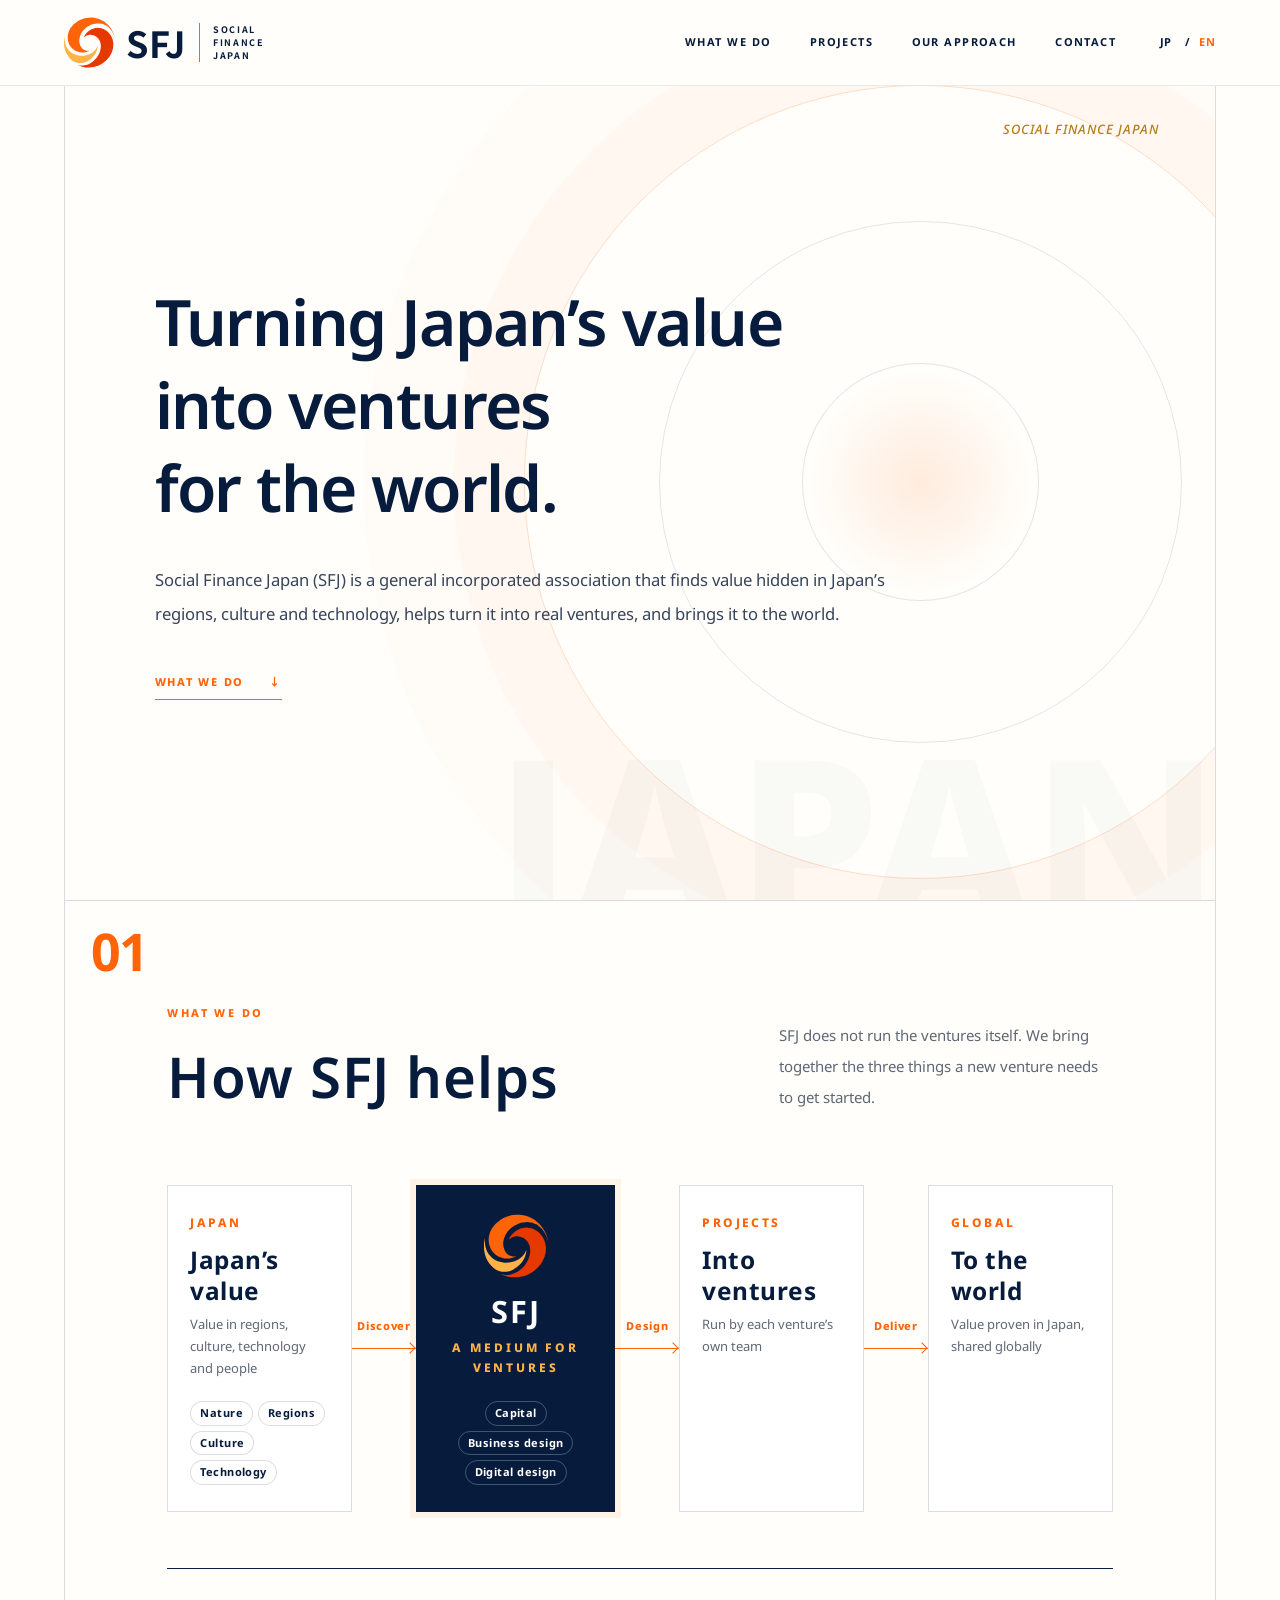
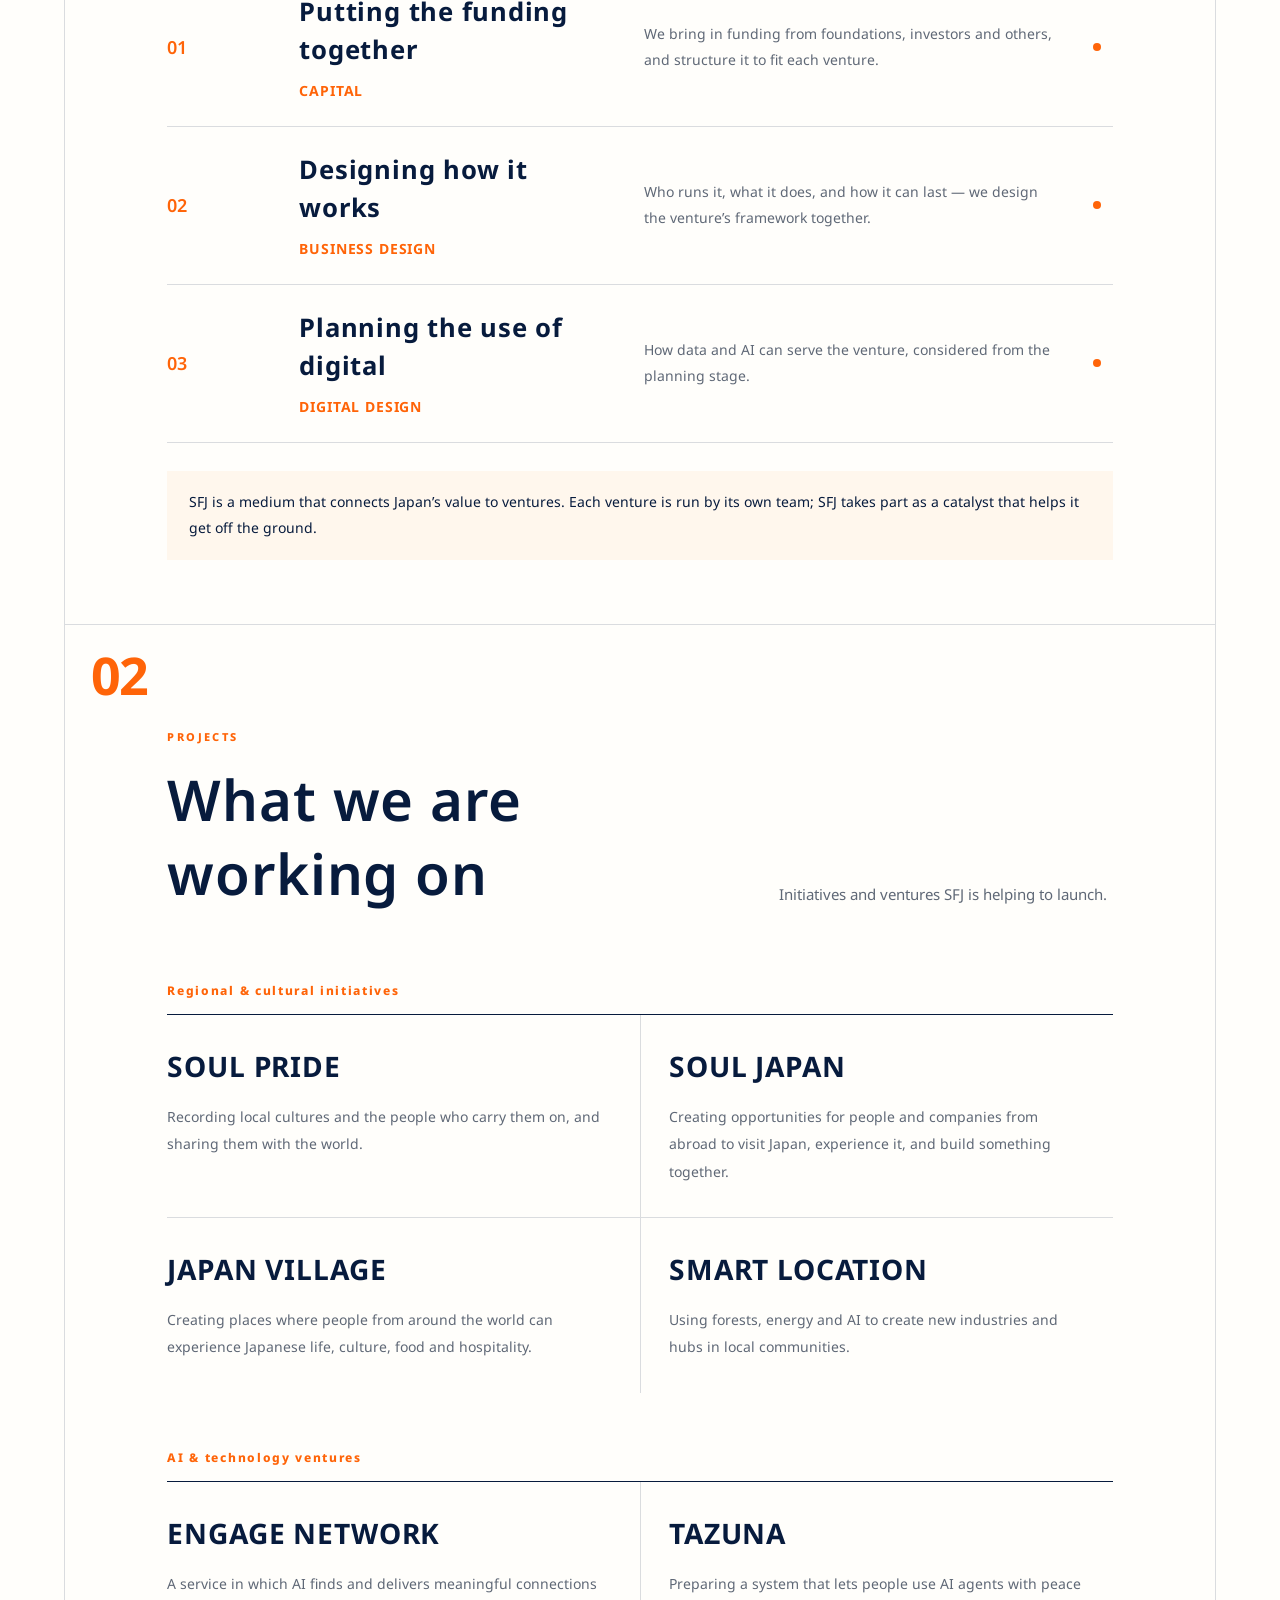
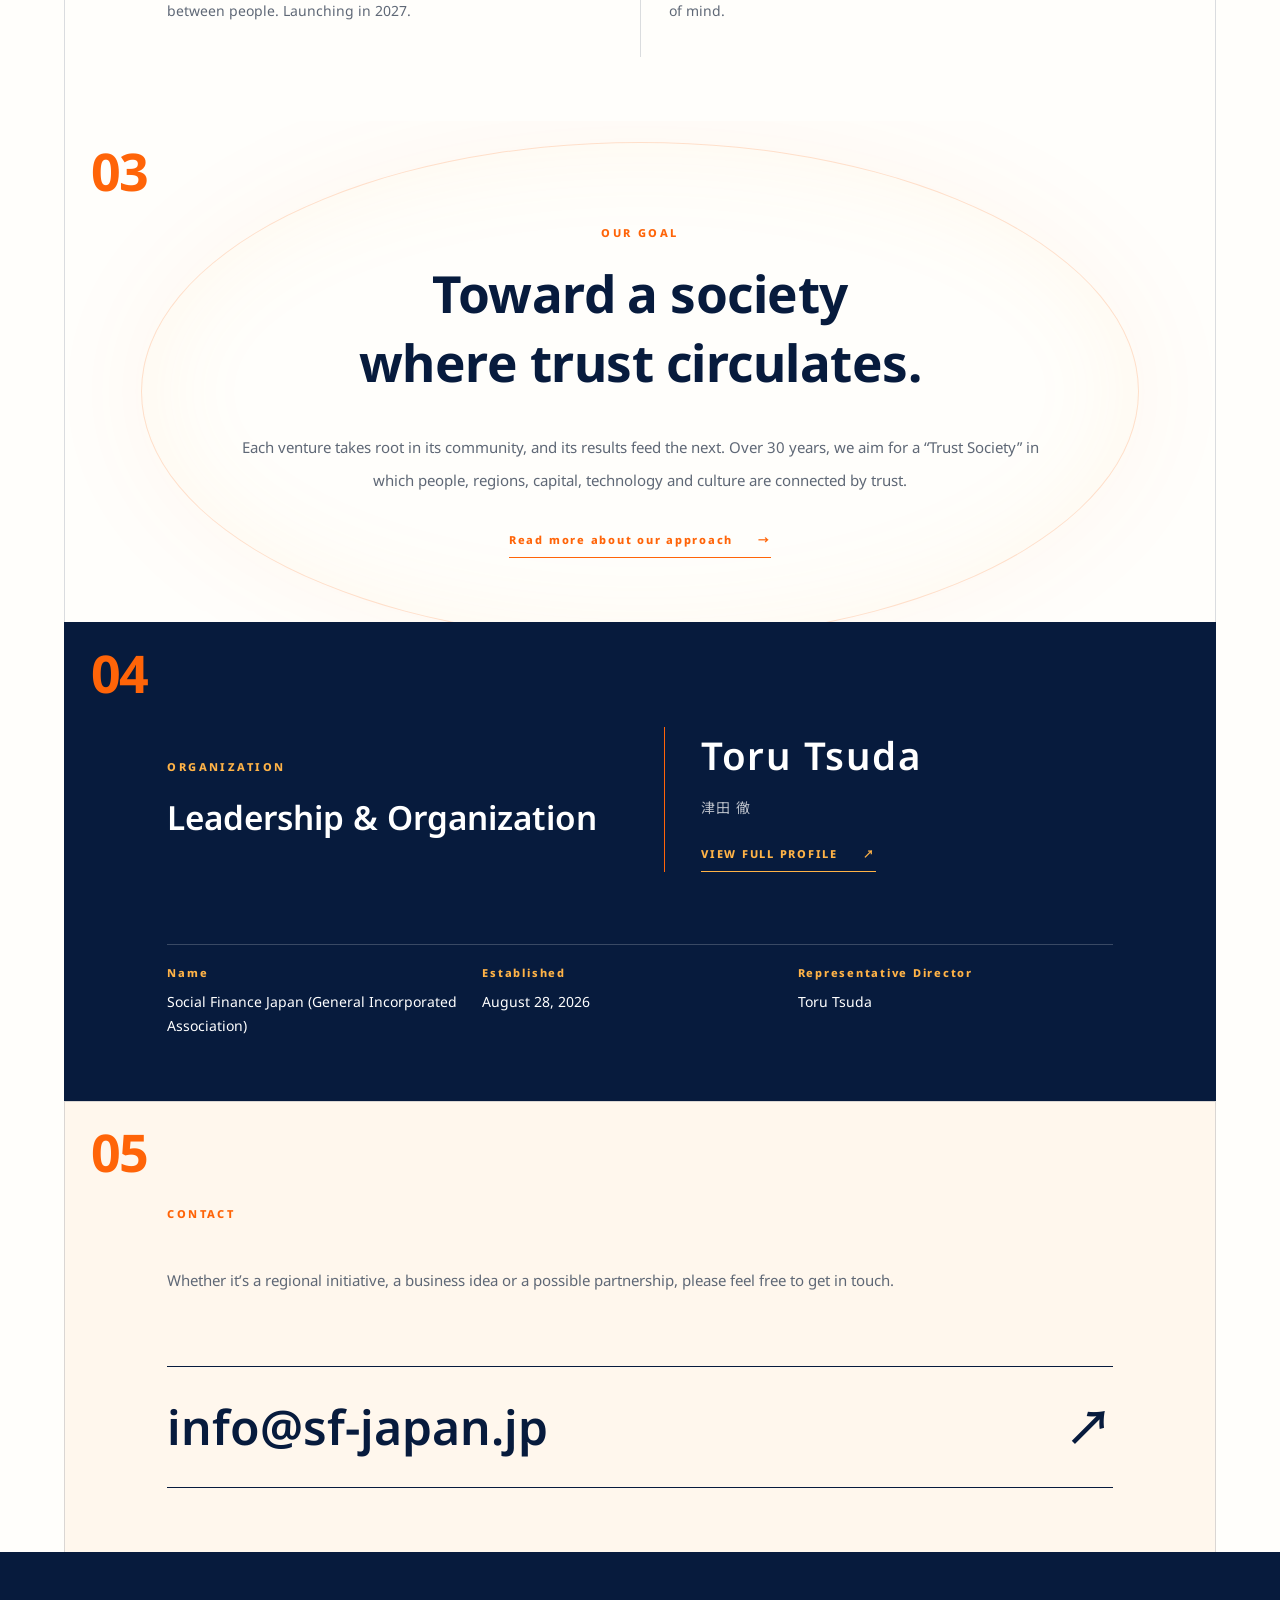
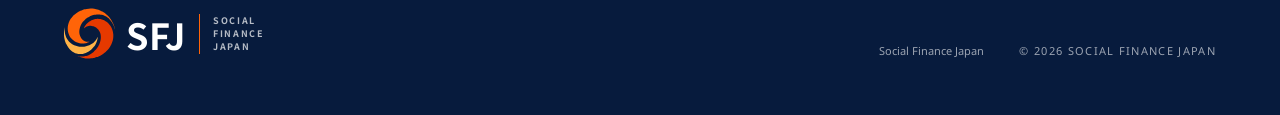
==== commit e8bbf5f9: "Add files via upload" ====
--- a/en/index.html
+++ b/en/index.html
@@ -1,2 +1 @@
-<!DOCTYPE html><html lang="en"><head><meta charSet="utf-8"/><meta name="viewport" content="width=device-width, initial-scale=1"/><link rel="stylesheet" href="../style.css?v=20261002b"><title>Social Finance Japan | Bringing Japan’s Value to the World</title><meta name="description" content="SFJ is a catalyst that discovers Japan’s diverse sources of value, translates them into new possibilities, and connects them with the world."/>
-<link rel="stylesheet" href="../additions.css?v=20261002b"><link rel="alternate" hreflang="ja" href="https://sf-japan.jp/"/><link rel="alternate" hreflang="en" href="https://sf-japan.jp/en/"/><link rel="alternate" hreflang="x-default" href="https://sf-japan.jp/"/><link rel="canonical" href="https://sf-japan.jp/en/"/><meta property="og:type" content="website"/><meta property="og:url" content="https://sf-japan.jp/en/"/><meta property="og:title" content="Social Finance Japan | SFJ"/><meta property="og:description" content="SFJ is a catalyst that discovers Japan’s diverse sources of value, translates them into new possibilities, and connects them with the world."/><meta property="og:image" content="https://sf-japan.jp/og-image.png"/><meta name="twitter:card" content="summary_large_image"/><link rel="icon" type="image/svg+xml" href="../sfj-mark.svg"/><link rel="apple-touch-icon" href="../apple-touch-icon.png"/></head><body><main><header class="site-header"><a href="#top" aria-label="Social Finance Japan home"><div class="brand "><img src="../sfj-mark.svg?v=20261002b" alt="SFJ" width="78" height="68" loading="eager" fetchPriority="high" decoding="async" data-nimg="1"/><div class="brand__type"><strong>SFJ</strong><span>SOCIAL FINANCE JAPAN</span></div></div></a><div class="header-actions"><nav aria-label="Main navigation"><a href="#values">FIVE VALUE LAYERS</a><a href="#projects">PROJECTS</a><a href="#catalyst">CATALYST</a><a href="#vision">VISION</a><a href="#contact">CONTACT</a></nav><div class="language-switch" aria-label="Language selection"><a href="../" hrefLang="ja" lang="ja" aria-label="日本語で表示">JP</a><span aria-hidden="true">/</span><span aria-current="page" lang="en">EN</span></div></div></header><section class="hero section-frame" id="top"><div class="hero__ring" aria-hidden="true"></div><div class="eyebrow">CATALYST FOR A TRUST SOCIETY</div><div class="hero__content"><p class="hero__kicker">From Japan, a new cycle of value.</p><h1>Creating value in Japan.<br/>Bringing it to the world.<br/>Keeping it in motion.</h1><p class="hero__lead">Japan holds value that has yet to reach the world.<br/>SFJ discovers it, connects it, and brings it to life in society.</p><a class="text-link" href="#values">FIVE VALUE LAYERS <span aria-hidden="true">↓</span></a></div><div class="hero__word" aria-hidden="true">JAPAN</div></section><section class="japan section-frame"><div class="section-number">01</div><div class="japan__copy"><p class="section-label">THE SOURCE</p><h2>Japan is home to diverse sources of value.</h2><p>Nature, communities, culture, people, technology, wisdom, and ways of life. Japan already holds a rich diversity of value.</p><p>Value becomes a force for change when it is discovered, given meaning, and connected with people.</p></div><div class="japan__keywords" aria-label="Sources of value in Japan"><span>Nature</span><span>Communities</span><span>Culture</span><span>People</span><span>Technology</span><span>Wisdom</span><span>Ways of life</span></div></section><section class="ecosystem-visual section-frame" aria-labelledby="ecosystem-title"><div class="ecosystem-visual__heading"><div><p class="section-label">SFJ ECOSYSTEM</p><h2 id="ecosystem-title">The SFJ Value Cycle</h2></div><p>SFJ discovers diverse value in Japan, designs it as catalyst, sees it implemented through projects and delivered to the world — and the results flow into the next cycle.</p></div><figure class="eco" aria-label="The SFJ value cycle: value discovered in Japan is designed by SFJ as catalyst, implemented through projects, delivered to the world, and its results flow into the next cycle"><ol class="eco__flow"><li class="eco__node"><span class="eco__num">JAPAN</span><b>Japan’s value</b><em>Diverse value not yet fully realized</em><div class="eco__tags"><span>Nature</span><span>Communities</span><span>Culture</span><span>People</span><span>Technology</span></div></li><li class="eco__arrow" aria-hidden="true"><span>Discover</span></li><li class="eco__node eco__node--core"><img src="../sfj-mark.svg?v=20261002b" alt="" width="64" height="64"/><b>SFJ</b><em>CATALYST</em><div class="eco__tags"><span>Capital</span><span>Business design</span><span>Digital design</span></div></li><li class="eco__arrow" aria-hidden="true"><span>Design</span></li><li class="eco__node"><span class="eco__num">PROJECTS</span><b>Implementation</b><em>Driven by each project’s own team</em><div class="eco__tags"><span>Soul Pride</span><span>Soul Japan</span><span>Japan Village</span></div></li><li class="eco__arrow" aria-hidden="true"><span>Deliver</span></li><li class="eco__node"><span class="eco__num">GLOBAL DIFFUSION</span><b>Implemented worldwide</b><em>An ecosystem of trust spreading through people, companies, regions and projects</em><div class="eco__tags"><span>PROVEN IN JAPAN</span></div></li></ol><div class="eco__return"><span><b>Value in circulation</b>Capital, knowledge, data, talent and trust create the next value</span></div><p class="eco__vision"><span>Toward a Trust Society in 30 years</span></p></figure></section><section class="values section-frame" id="values"><div class="section-number">02</div><div class="section-heading"><div><p class="section-label">FIVE VALUE LAYERS</p><h2>Five domains.<br/>Bringing Japan’s value to society.</h2></div><p>These five domains are not separate businesses. They work together to discover value, bring it to the world, and keep it circulating.</p></div><div class="values__list"><article class="value-row"><span class="value-row__number">01</span><div class="value-row__title"><h3>SMART LOCATION</h3><strong>Create Value</strong></div><p>We uncover the value embedded in local nature, communities, culture, people, and technology—and nurture it for the future.</p><span class="value-row__dot" aria-hidden="true"></span></article><article class="value-row"><span class="value-row__number">02</span><div class="value-row__title"><h3>INTELLIGENCE ECONOMY</h3><strong>Translate Value</strong></div><p>Through AI, data, education, and research, we transform value into knowledge, services, and products.</p><span class="value-row__dot" aria-hidden="true"></span></article><article class="value-row"><span class="value-row__number">03</span><div class="value-row__title"><h3>GLOBAL GATEWAY</h3><strong>Connect with the World</strong></div><p>We build connections with global hubs, companies, investors, and talent to bring Japan’s value to the world.</p><span class="value-row__dot" aria-hidden="true"></span></article><article class="value-row"><span class="value-row__number">04</span><div class="value-row__title"><h3>VALUE EXCHANGE</h3><strong>Circulate Value</strong></div><p>We design sustainable systems in which capital, information, technology, and talent flow in both directions.</p><span class="value-row__dot" aria-hidden="true"></span></article><article class="value-row"><span class="value-row__number">05</span><div class="value-row__title"><h3>JAPAN VILLAGE</h3><strong>Experience Value</strong></div><p>We create places where people from around the world can experience Japanese life, culture, food, and hospitality.</p><span class="value-row__dot" aria-hidden="true"></span></article></div></section><section class="catalyst section-frame" id="catalyst"><div class="section-number">03</div><div class="section-heading section-heading--light"><div><p class="section-label">SFJ = CATALYST</p><h2>From vision to real-world action.</h2></div><p>SFJ does not seek to own or govern society. Instead, we create the conditions in which change can happen on its own—connecting people, communities, technology, and capital so that new value can emerge and circulate.</p></div><div class="catalyst__system"><div class="catalyst__core"><img src="../sfj-mark.svg?v=20261002b" alt="" width="116" height="102" loading="lazy" decoding="async" data-nimg="1"/><span>SFJ</span><strong>CATALYST</strong></div><div class="catalyst__designs"><article><span>01</span><h3>CAPITAL</h3><strong>Structuring the Right Capital</strong><p>We separate capital entrusted with a purpose from capital SFJ deploys for its own purpose, and structure the right financing for each project.</p></article><article><span>02</span><h3>BUSINESS DESIGN</h3><strong>From Idea to Executable Project</strong><p>We design the business structure, the operating entity, the approach to revenue and impact, and governance.</p></article><article><span>03</span><h3>DIGITAL DESIGN</h3><strong>Know-how for the Planning Stage</strong><p>How should data, AI and platforms fit into the business? We provide the digital design know-how needed to plan it.</p></article></div></div><div class="catalyst__flow" aria-label="The four movements of a catalyst"><span><b>DISCOVER</b>Find value<em>Uncover what is there</em></span><i aria-hidden="true">→</i><span><b>TRANSLATE</b>Give it words<em>Articulate its meaning</em></span><i aria-hidden="true">→</i><span><b>CONNECT</b>Link it up<em>People, capital, technology</em></span><i aria-hidden="true">→</i><span><b>CIRCULATE</b>Keep it moving<em>Value that flows onward</em></span></div><p class="catalyst__promise">For a future where trust circulates,<br/>SFJ will remain a catalyst.</p><div class="sfj-arch"><small>SFJ BUSINESS ARCHITECTURE</small><ol><li><span>01</span><b>VALUE SOURCING</b><em>Finding and sourcing value</em></li><li><span>02</span><b>CAPITAL INTAKE &amp; MANAGEMENT</b><em>Receiving and segregating capital</em></li><li><span>03</span><b>SFJ PROJECT FINANCE</b><em>Turning purpose and capital into projects</em></li><li><span>04</span><b>PORTFOLIO &amp; IMPLEMENTATION</b><em>Investment and implementation</em></li><li><span>05</span><b>IMPACT &amp; CIRCULATION</b><em>Impact, return and the next cycle</em></li></ol><p class="sfj-arch__loop">↺ NEXT VALUE</p><strong>SFJ is a medium for new ventures, providing capital, business design and digital design in one place. Each project’s own operating team runs the business and builds its services and products.</strong></div></section><section class="projects section-frame" id="projects"><div class="section-number">04</div><div class="section-heading"><div><p class="section-label">PROJECTS</p><h2>Culture draws people in.<br/>Results flow back.</h2></div><p>Three core initiatives in which SFJ acts as catalyst. Each is driven by its own operating team.</p></div><div class="projects__list"><article><p class="projects__q">Why — ideas and culture</p><h3>SOUL PRIDE</h3><p>A cultural infrastructure for the 21st century: discovering, recording and sharing the pride of local cultures and the people who carry them.</p><div class="projects__tags"><span>Value Sourcing</span><span>Global Gateway</span><span>Impact</span></div></article><article><p class="projects__q">Who — relationships and proof</p><h3>SOUL JAPAN</h3><p>Welcoming people and companies from around the world to Japan — to see, to immerse and to co-create — and proving value as PROVEN IN JAPAN.</p><div class="projects__tags"><span>Global Gateway</span><span>Value Exchange</span></div></article><article><p class="projects__q">Where — places in the region</p><h3>JAPAN VILLAGE</h3><p>A smart-location model: regional infrastructure where forests, energy and AI circulate, with spaces for cultural experience and co-creation on top.</p><div class="projects__tags"><span>Smart Location</span><span>Intelligence Economy</span><span>Japan Village</span></div></article></div><p class="projects__cycle"><b>The three initiatives form one cycle.</b>Soul Pride discovers culture, Soul Japan brings people and companies in, and Japan Village is where they create together. What the places generate flows back to culture.</p></section><section class="vision section-frame" id="vision"><div class="section-number">05</div><div class="vision__halo" aria-hidden="true"></div><p class="section-label">30-YEAR VISION</p><h2>TRUST SOCIETY</h2><p class="vision__ja">Over 30 years, building a sustainable Trust Society.</p><p class="vision__body">A society built on trust, where people, communities, capital, technology, and culture circulate across borders. Among those who experience value in Japan, trust is born; it connects, circulates, and is eventually implemented around the world. One project at a time, SFJ widens that cycle.</p><div class="vision__path vision__path--six"><span><b>JAPAN</b>Source of value</span><i aria-hidden="true">→</i><span><b>EXPERIENCE</b>Experience it</span><i aria-hidden="true">→</i><span><b>TRUST</b>Trust is born</span><i aria-hidden="true">→</i><span><b>CONNECTION</b>Connect</span><i aria-hidden="true">→</i><span><b>CIRCULATION</b>Circulate</span><i aria-hidden="true">→</i><span><b>GLOBAL</b>Implemented worldwide</span></div></section><section class="representative section-frame" id="representative" aria-labelledby="representative-title"><div class="section-number">06</div><div><p class="section-label">ORGANIZATION</p><h2 id="representative-title">Organization &amp; Leadership</h2></div><div class="representative__identity"><p class="representative__name">Toru Tsuda<span lang="ja">津田 徹</span></p><a class="text-link" href="https://lucci-jp.github.io/aboutme/" target="_blank" rel="noopener noreferrer" aria-label="View full profile (opens in a new tab)">VIEW FULL PROFILE <span aria-hidden="true">↗</span></a></div><dl class="org"><div><dt>Name</dt><dd>Social Finance Japan (General Incorporated Association)</dd></div><div><dt>Established</dt><dd>August 28, 2026</dd></div><div><dt>Fiscal year</dt><dd>August 1 – July 31</dd></div></dl></section><section class="contact section-frame" id="contact"><div class="section-number">07</div><p class="section-label">CONTACT</p><h2>Let&#x27;s Create<br/>the Next Value.</h2><p>Do you see untapped value in a community, a technology, a cultural resource, or a business idea?<br/>We welcome inquiries about collaboration and projects with SFJ.</p><a class="contact__mail" href="mailto:info@sf-japan.jp">info@sf-japan.jp <span aria-hidden="true">↗</span></a></section><footer><div class="brand brand--footer"><img src="../sfj-mark.svg?v=20261002b" alt="SFJ" width="78" height="68" loading="lazy" decoding="async" data-nimg="1"/><div class="brand__type"><strong>SFJ</strong><span>SOCIAL FINANCE JAPAN</span></div></div><p>Social Finance Japan<br/>General Incorporated Association</p><p class="footer__copy">© 2026 SOCIAL FINANCE JAPAN</p></footer></main></body></html>+<!DOCTYPE html><html lang="en"><head><meta charSet="utf-8"/><meta name="viewport" content="width=device-width, initial-scale=1"/><link rel="stylesheet" href="../style.css?v=20261003b"><link rel="stylesheet" href="../additions.css?v=20261003b"><title>Social Finance Japan | Turning Japan’s value into ventures for the world</title><meta name="description" content="Social Finance Japan (SFJ) is a general incorporated association in Japan that finds value in Japan’s regions, culture and technology, turns it into ventures, and brings it to the world."/><link rel="alternate" hreflang="ja" href="https://sf-japan.jp/"/><link rel="alternate" hreflang="en" href="https://sf-japan.jp/en/"/><link rel="alternate" hreflang="x-default" href="https://sf-japan.jp/"/><link rel="canonical" href="https://sf-japan.jp/en/"/><meta property="og:type" content="website"/><meta property="og:url" content="https://sf-japan.jp/en/"/><meta property="og:title" content="Social Finance Japan | Turning Japan’s value into ventures for the world"/><meta property="og:description" content="Social Finance Japan (SFJ) is a general incorporated association in Japan that finds value in Japan’s regions, culture and technology, turns it into ventures, and brings it to the world."/><meta property="og:image" content="https://sf-japan.jp/og-image.png"/><meta name="twitter:card" content="summary_large_image"/><link rel="icon" type="image/svg+xml" href="../sfj-mark.svg?v=20261003b"/><link rel="apple-touch-icon" href="../apple-touch-icon.png"/></head><body><main><header class="site-header"><a href="#top" aria-label="Social Finance Japan home"><div class="brand "><img src="../sfj-mark.svg?v=20261003b" alt="SFJ" width="78" height="68"/><div class="brand__type"><strong>SFJ</strong><span>SOCIAL FINANCE JAPAN</span></div></div></a><div class="header-actions"><nav aria-label="Main navigation"><a href="#what">WHAT WE DO</a><a href="#projects">PROJECTS</a><a href="vision/">OUR APPROACH</a><a href="#contact">CONTACT</a></nav><div class="language-switch" aria-label="Language selection"><a href="../" hrefLang="ja" lang="ja" aria-label="日本語で表示">JP</a><span aria-hidden="true">/</span><span aria-current="page" lang="en">EN</span></div></div></header><section class="hero section-frame" id="top"><div class="hero__ring" aria-hidden="true"></div><div class="eyebrow">SOCIAL FINANCE JAPAN</div><div class="hero__content"><h1>Turning Japan’s value<br/>into ventures<br/>for the world.</h1><p class="hero__lead">Social Finance Japan (SFJ) is a general incorporated association that finds value hidden in Japan’s regions, culture and technology, helps turn it into real ventures, and brings it to the world.</p><a class="text-link" href="#what">WHAT WE DO <span aria-hidden="true">↓</span></a></div><div class="hero__word" aria-hidden="true">JAPAN</div></section><section class="values section-frame" id="what"><div class="section-number">01</div><div class="section-heading"><div><p class="section-label">WHAT WE DO</p><h2>How SFJ helps</h2></div><p>SFJ does not run the ventures itself. We bring together the three things a new venture needs to get started.</p></div><figure class="eco eco--compact" aria-label="SFJ as the medium: Japan’s value is connected by SFJ through capital, business design and digital design, turned into ventures by their teams, and delivered to the world"><ol class="eco__flow"><li class="eco__node"><span class="eco__num">JAPAN</span><b>Japan’s value</b><em>Value in regions, culture, technology and people</em><div class="eco__tags"><span>Nature</span><span>Regions</span><span>Culture</span><span>Technology</span></div></li><li class="eco__arrow" aria-hidden="true"><span>Discover</span></li><li class="eco__node eco__node--core"><img src="../sfj-mark.svg?v=20261003b" alt="" width="64" height="64"/><b>SFJ</b><em>A MEDIUM FOR VENTURES</em><div class="eco__tags"><span>Capital</span><span>Business design</span><span>Digital design</span></div></li><li class="eco__arrow" aria-hidden="true"><span>Design</span></li><li class="eco__node"><span class="eco__num">PROJECTS</span><b>Into ventures</b><em>Run by each venture’s own team</em></li><li class="eco__arrow" aria-hidden="true"><span>Deliver</span></li><li class="eco__node"><span class="eco__num">GLOBAL</span><b>To the world</b><em>Value proven in Japan, shared globally</em></li></ol></figure><div class="values__list"><article class="value-row"><span class="value-row__number">01</span><div class="value-row__title"><h3 class="simple__h3">Putting the funding together</h3><strong>CAPITAL</strong></div><p>We bring in funding from foundations, investors and others, and structure it to fit each venture.</p><span class="value-row__dot" aria-hidden="true"></span></article><article class="value-row"><span class="value-row__number">02</span><div class="value-row__title"><h3 class="simple__h3">Designing how it works</h3><strong>BUSINESS DESIGN</strong></div><p>Who runs it, what it does, and how it can last — we design the venture’s framework together.</p><span class="value-row__dot" aria-hidden="true"></span></article><article class="value-row"><span class="value-row__number">03</span><div class="value-row__title"><h3 class="simple__h3">Planning the use of digital</h3><strong>DIGITAL DESIGN</strong></div><p>How data and AI can serve the venture, considered from the planning stage.</p><span class="value-row__dot" aria-hidden="true"></span></article></div><p class="simple__note">SFJ is a medium that connects Japan’s value to ventures. Each venture is run by its own team; SFJ takes part as a catalyst that helps it get off the ground.</p></section><section class="projects section-frame" id="projects"><div class="section-number">02</div><div class="section-heading"><div><p class="section-label">PROJECTS</p><h2>What we are working on</h2></div><p>Initiatives and ventures SFJ is helping to launch.</p></div><p class="simple__group">Regional & cultural initiatives</p><div class="projects__list simple__projects"><article><h3>SOUL PRIDE</h3><p>Recording local cultures and the people who carry them on, and sharing them with the world.</p></article><article><h3>SOUL JAPAN</h3><p>Creating opportunities for people and companies from abroad to visit Japan, experience it, and build something together.</p></article><article><h3>JAPAN VILLAGE</h3><p>Creating places where people from around the world can experience Japanese life, culture, food and hospitality.</p></article><article><h3>SMART LOCATION</h3><p>Using forests, energy and AI to create new industries and hubs in local communities.</p></article></div><p class="simple__group">AI & technology ventures</p><div class="projects__list simple__projects"><article><h3>ENGAGE NETWORK</h3><p>A service in which AI finds and delivers meaningful connections between people. Launching in 2027.</p></article><article><h3>TAZUNA</h3><p>Preparing a system that lets people use AI agents with peace of mind.</p></article></div></section><section class="vision section-frame" id="goal"><div class="section-number">03</div><div class="vision__halo" aria-hidden="true"></div><p class="section-label">OUR GOAL</p><h2 class="simple__vision-h2">Toward a society<br/>where trust circulates.</h2><p class="vision__body">Each venture takes root in its community, and its results feed the next. Over 30 years, we aim for a “Trust Society” in which people, regions, capital, technology and culture are connected by trust.</p><a class="text-link" href="vision/">Read more about our approach <span aria-hidden="true">→</span></a></section><section class="representative section-frame" id="representative" aria-labelledby="representative-title"><div class="section-number">04</div><div><p class="section-label">ORGANIZATION</p><h2 id="representative-title">Leadership & Organization</h2></div><div class="representative__identity"><p class="representative__name">Toru Tsuda<span lang="ja">津田 徹</span></p><a class="text-link" href="https://lucci-jp.github.io/aboutme/" target="_blank" rel="noopener noreferrer">VIEW FULL PROFILE <span aria-hidden="true">↗</span></a></div><dl class="org"><div><dt>Name</dt><dd>Social Finance Japan (General Incorporated Association)</dd></div><div><dt>Established</dt><dd>August 28, 2026</dd></div><div><dt>Representative Director</dt><dd>Toru Tsuda</dd></div></dl></section><section class="contact section-frame" id="contact"><div class="section-number">05</div><p class="section-label">CONTACT</p><p>Whether it’s a regional initiative, a business idea or a possible partnership, please feel free to get in touch.</p><a class="contact__mail" href="mailto:info@sf-japan.jp">info@sf-japan.jp <span aria-hidden="true">↗</span></a></section><footer><div class="brand brand--footer"><img src="../sfj-mark.svg?v=20261003b" alt="SFJ" width="78" height="68" loading="lazy"/><div class="brand__type"><strong>SFJ</strong><span>SOCIAL FINANCE JAPAN</span></div></div><p>Social Finance Japan</p><p class="footer__copy">© 2026 SOCIAL FINANCE JAPAN</p></footer></main></body></html>
--- a/additions.css
+++ b/additions.css
@@ -89,3 +89,26 @@
 .vision__path--six span{min-width:0;flex:1;text-align:center;align-items:center}
 .vision__path--six b{font-size:12px;letter-spacing:.08em}
 @media (max-width:900px){.catalyst__promise{margin-top:44px}.vision__path--six span{flex:none}}
+
+/* simple top page (2026-10-03) */
+.simple__h3{font-family:var(--font-sfj);font-size:clamp(18px,1.8vw,24px);font-weight:700;letter-spacing:.02em;margin-bottom:8px}
+.simple__note{margin-top:28px;padding:18px 22px;background:#fff7ed;color:var(--navy);font-size:14px;line-height:1.9}
+.simple__projects h3{margin-top:0}
+.simple__projects article{padding-top:30px}
+.simple__vision-h2{font-size:clamp(28px,4vw,52px) !important;letter-spacing:-.01em !important;line-height:1.35 !important}
+.vision .text-link{margin-top:36px}
+.simple__group{font-size:12px;font-weight:800;letter-spacing:.14em;color:var(--orange);margin:0 0 14px}
+.simple__projects + .simple__group{margin-top:56px}
+.projects__list.simple__projects{grid-template-columns:repeat(2,1fr)}
+.projects .projects__list:not(.simple__projects){grid-template-columns:repeat(2,1fr)}
+.projects .projects__list article:nth-child(odd){border-left:0;padding-left:0}
+.projects .projects__list article:nth-child(even){padding-left:28px}
+.projects .projects__list article:nth-child(n+3){border-top:1px solid var(--line)}
+@media (max-width:900px){.projects .projects__list,.projects .projects__list.simple__projects,.projects .projects__list:not(.simple__projects){grid-template-columns:1fr}.projects .projects__list article,.projects .projects__list article:nth-child(even){padding-left:0;border-left:0}.projects .projects__list article:nth-child(n+2){border-top:1px solid var(--line)}}
+@media (max-width:900px){.hero__lead br.pc{display:none}}
+
+/* v5 */
+.eco--compact{margin:0 0 56px}
+.eco--compact .eco__node{min-height:0}
+.simple__group--gap{margin-top:56px}
+.projects .projects__list + .simple__group{margin-top:56px}
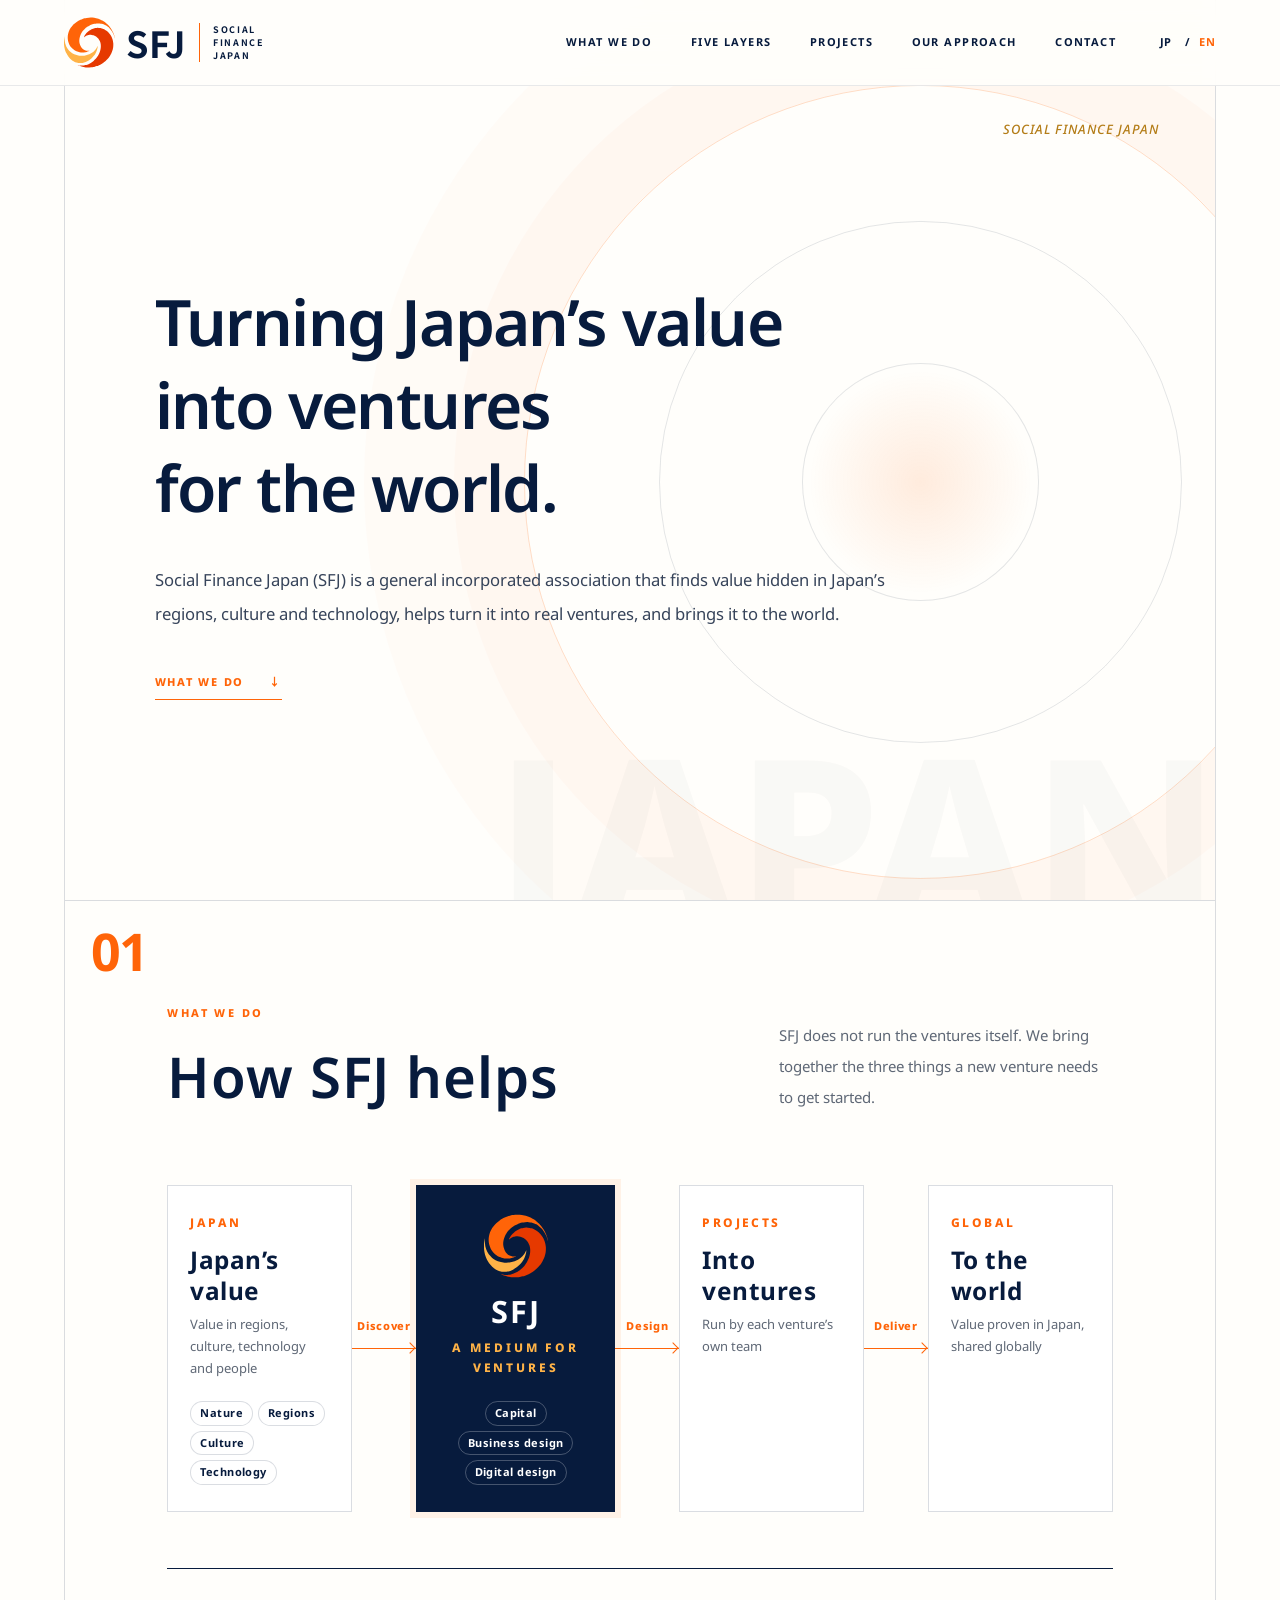
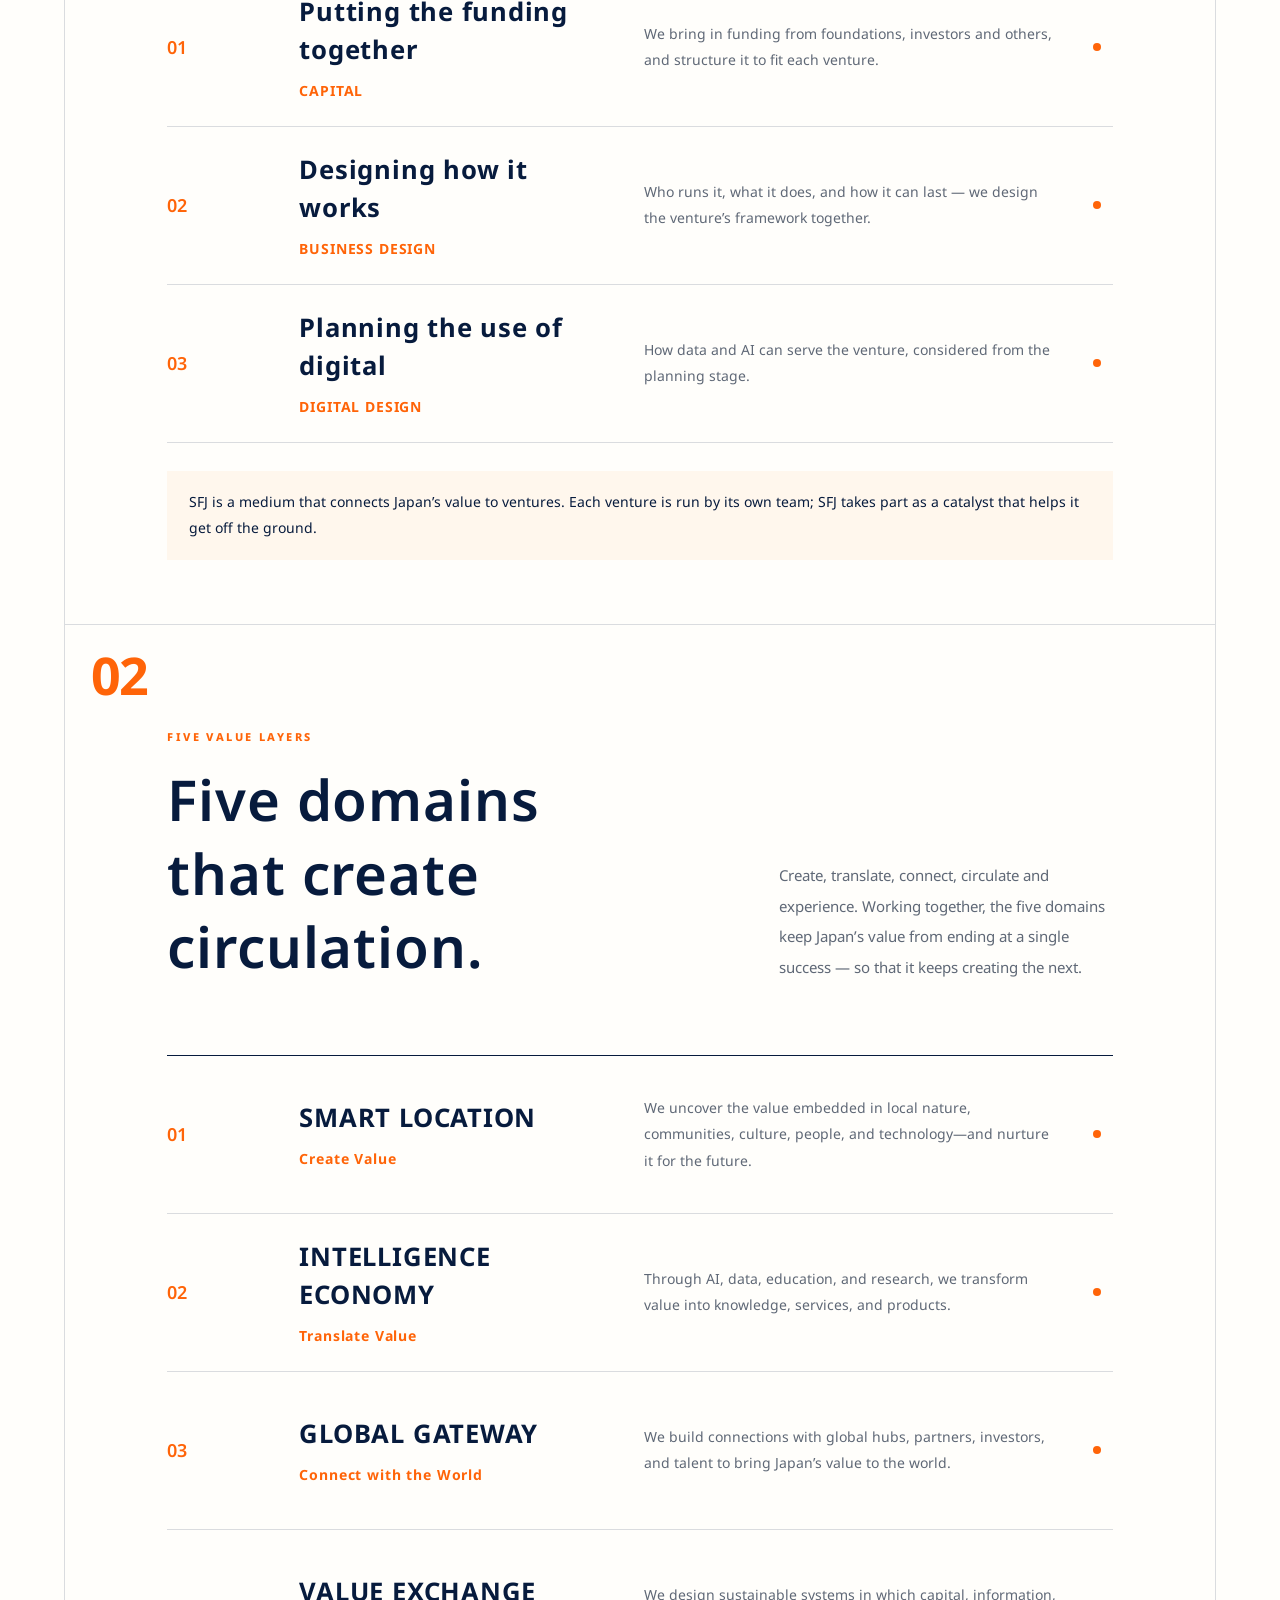
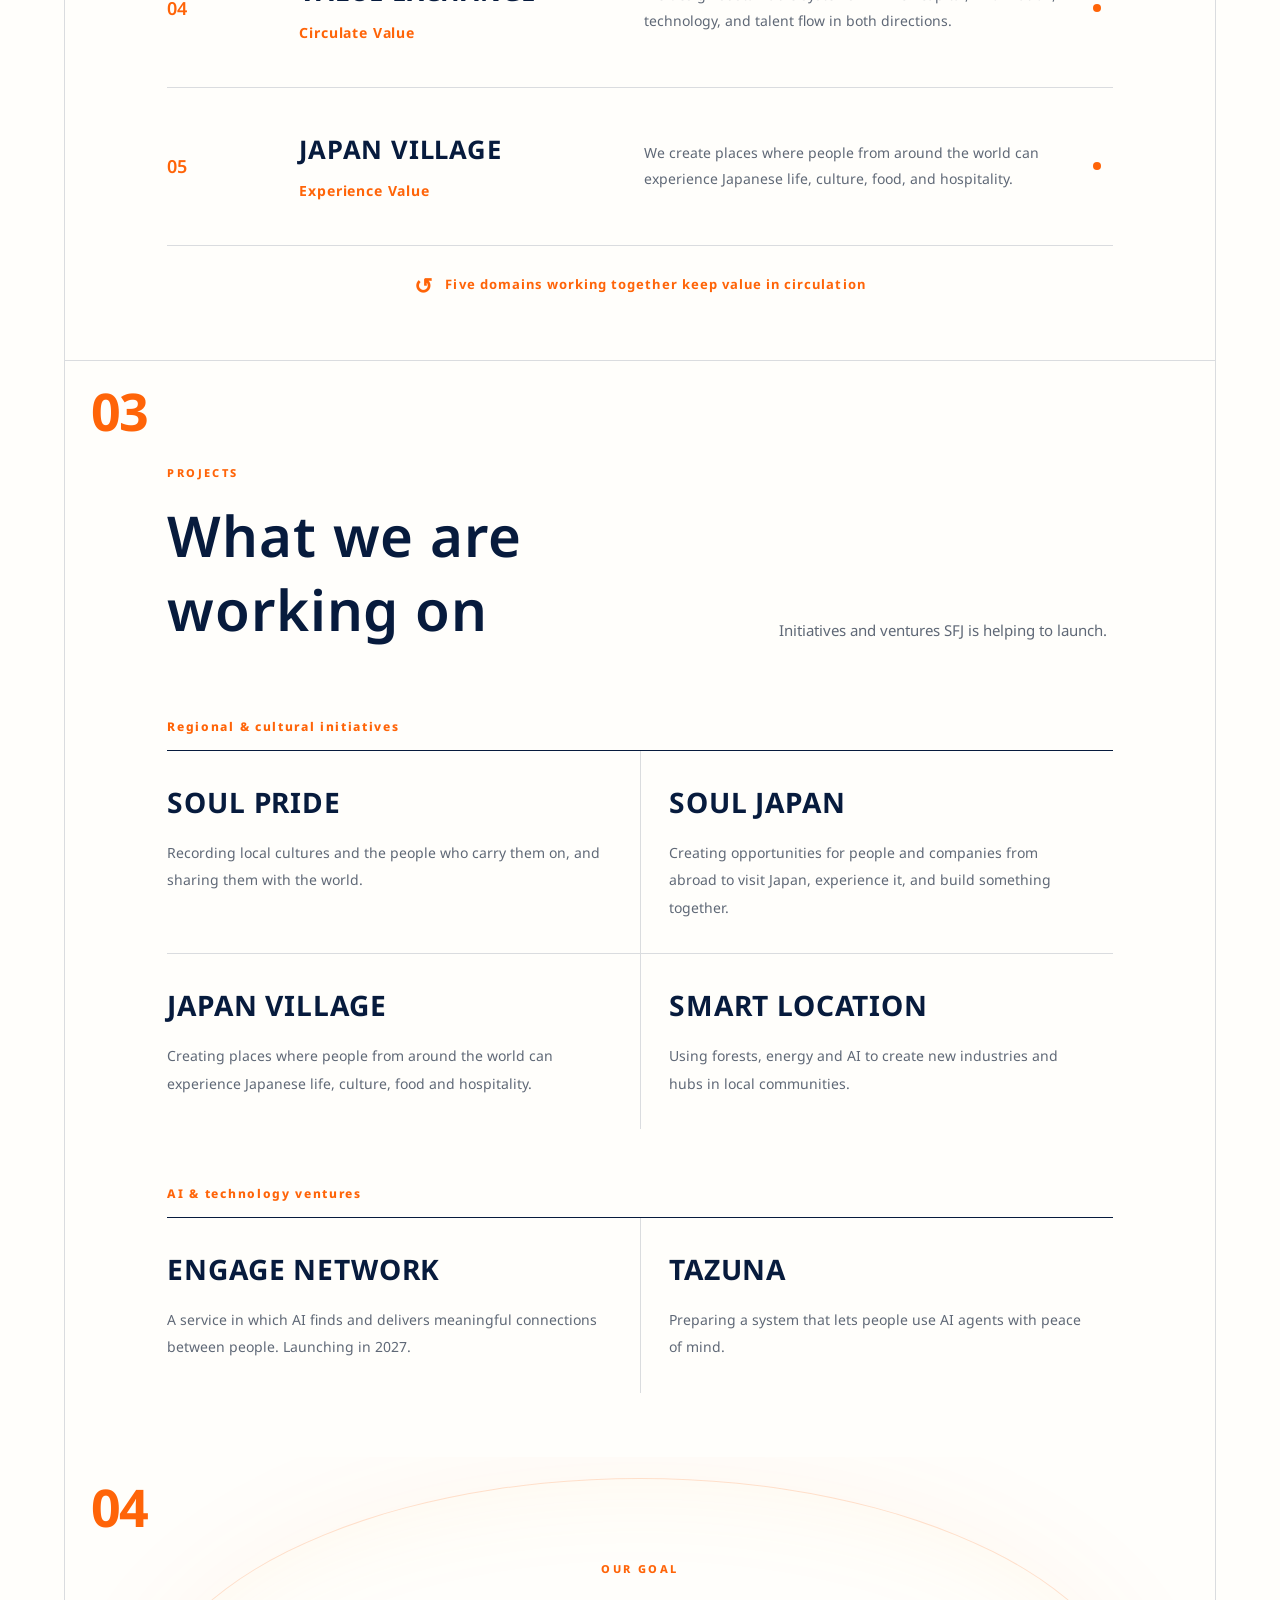
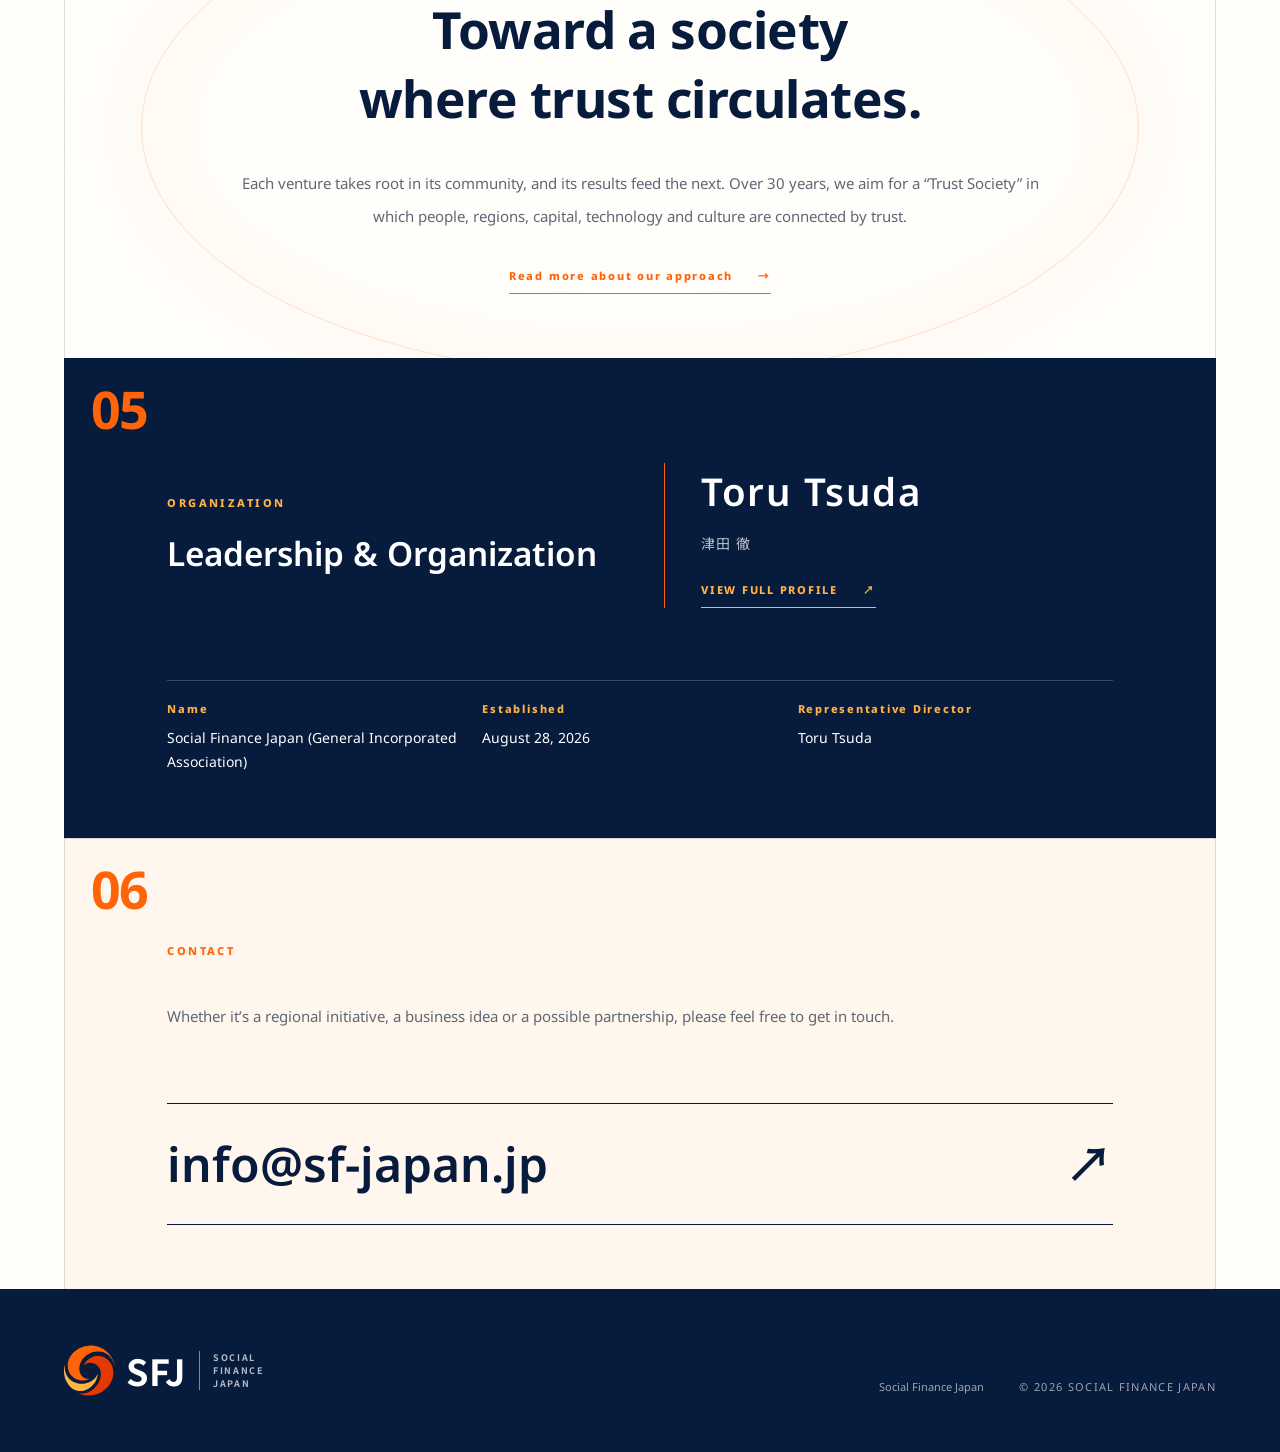
==== commit 13a9dc7a: "Add files via upload" ====
--- a/en/index.html
+++ b/en/index.html
@@ -1 +1 @@
-<!DOCTYPE html><html lang="en"><head><meta charSet="utf-8"/><meta name="viewport" content="width=device-width, initial-scale=1"/><link rel="stylesheet" href="../style.css?v=20261003b"><link rel="stylesheet" href="../additions.css?v=20261003b"><title>Social Finance Japan | Turning Japan’s value into ventures for the world</title><meta name="description" content="Social Finance Japan (SFJ) is a general incorporated association in Japan that finds value in Japan’s regions, culture and technology, turns it into ventures, and brings it to the world."/><link rel="alternate" hreflang="ja" href="https://sf-japan.jp/"/><link rel="alternate" hreflang="en" href="https://sf-japan.jp/en/"/><link rel="alternate" hreflang="x-default" href="https://sf-japan.jp/"/><link rel="canonical" href="https://sf-japan.jp/en/"/><meta property="og:type" content="website"/><meta property="og:url" content="https://sf-japan.jp/en/"/><meta property="og:title" content="Social Finance Japan | Turning Japan’s value into ventures for the world"/><meta property="og:description" content="Social Finance Japan (SFJ) is a general incorporated association in Japan that finds value in Japan’s regions, culture and technology, turns it into ventures, and brings it to the world."/><meta property="og:image" content="https://sf-japan.jp/og-image.png"/><meta name="twitter:card" content="summary_large_image"/><link rel="icon" type="image/svg+xml" href="../sfj-mark.svg?v=20261003b"/><link rel="apple-touch-icon" href="../apple-touch-icon.png"/></head><body><main><header class="site-header"><a href="#top" aria-label="Social Finance Japan home"><div class="brand "><img src="../sfj-mark.svg?v=20261003b" alt="SFJ" width="78" height="68"/><div class="brand__type"><strong>SFJ</strong><span>SOCIAL FINANCE JAPAN</span></div></div></a><div class="header-actions"><nav aria-label="Main navigation"><a href="#what">WHAT WE DO</a><a href="#projects">PROJECTS</a><a href="vision/">OUR APPROACH</a><a href="#contact">CONTACT</a></nav><div class="language-switch" aria-label="Language selection"><a href="../" hrefLang="ja" lang="ja" aria-label="日本語で表示">JP</a><span aria-hidden="true">/</span><span aria-current="page" lang="en">EN</span></div></div></header><section class="hero section-frame" id="top"><div class="hero__ring" aria-hidden="true"></div><div class="eyebrow">SOCIAL FINANCE JAPAN</div><div class="hero__content"><h1>Turning Japan’s value<br/>into ventures<br/>for the world.</h1><p class="hero__lead">Social Finance Japan (SFJ) is a general incorporated association that finds value hidden in Japan’s regions, culture and technology, helps turn it into real ventures, and brings it to the world.</p><a class="text-link" href="#what">WHAT WE DO <span aria-hidden="true">↓</span></a></div><div class="hero__word" aria-hidden="true">JAPAN</div></section><section class="values section-frame" id="what"><div class="section-number">01</div><div class="section-heading"><div><p class="section-label">WHAT WE DO</p><h2>How SFJ helps</h2></div><p>SFJ does not run the ventures itself. We bring together the three things a new venture needs to get started.</p></div><figure class="eco eco--compact" aria-label="SFJ as the medium: Japan’s value is connected by SFJ through capital, business design and digital design, turned into ventures by their teams, and delivered to the world"><ol class="eco__flow"><li class="eco__node"><span class="eco__num">JAPAN</span><b>Japan’s value</b><em>Value in regions, culture, technology and people</em><div class="eco__tags"><span>Nature</span><span>Regions</span><span>Culture</span><span>Technology</span></div></li><li class="eco__arrow" aria-hidden="true"><span>Discover</span></li><li class="eco__node eco__node--core"><img src="../sfj-mark.svg?v=20261003b" alt="" width="64" height="64"/><b>SFJ</b><em>A MEDIUM FOR VENTURES</em><div class="eco__tags"><span>Capital</span><span>Business design</span><span>Digital design</span></div></li><li class="eco__arrow" aria-hidden="true"><span>Design</span></li><li class="eco__node"><span class="eco__num">PROJECTS</span><b>Into ventures</b><em>Run by each venture’s own team</em></li><li class="eco__arrow" aria-hidden="true"><span>Deliver</span></li><li class="eco__node"><span class="eco__num">GLOBAL</span><b>To the world</b><em>Value proven in Japan, shared globally</em></li></ol></figure><div class="values__list"><article class="value-row"><span class="value-row__number">01</span><div class="value-row__title"><h3 class="simple__h3">Putting the funding together</h3><strong>CAPITAL</strong></div><p>We bring in funding from foundations, investors and others, and structure it to fit each venture.</p><span class="value-row__dot" aria-hidden="true"></span></article><article class="value-row"><span class="value-row__number">02</span><div class="value-row__title"><h3 class="simple__h3">Designing how it works</h3><strong>BUSINESS DESIGN</strong></div><p>Who runs it, what it does, and how it can last — we design the venture’s framework together.</p><span class="value-row__dot" aria-hidden="true"></span></article><article class="value-row"><span class="value-row__number">03</span><div class="value-row__title"><h3 class="simple__h3">Planning the use of digital</h3><strong>DIGITAL DESIGN</strong></div><p>How data and AI can serve the venture, considered from the planning stage.</p><span class="value-row__dot" aria-hidden="true"></span></article></div><p class="simple__note">SFJ is a medium that connects Japan’s value to ventures. Each venture is run by its own team; SFJ takes part as a catalyst that helps it get off the ground.</p></section><section class="projects section-frame" id="projects"><div class="section-number">02</div><div class="section-heading"><div><p class="section-label">PROJECTS</p><h2>What we are working on</h2></div><p>Initiatives and ventures SFJ is helping to launch.</p></div><p class="simple__group">Regional & cultural initiatives</p><div class="projects__list simple__projects"><article><h3>SOUL PRIDE</h3><p>Recording local cultures and the people who carry them on, and sharing them with the world.</p></article><article><h3>SOUL JAPAN</h3><p>Creating opportunities for people and companies from abroad to visit Japan, experience it, and build something together.</p></article><article><h3>JAPAN VILLAGE</h3><p>Creating places where people from around the world can experience Japanese life, culture, food and hospitality.</p></article><article><h3>SMART LOCATION</h3><p>Using forests, energy and AI to create new industries and hubs in local communities.</p></article></div><p class="simple__group">AI & technology ventures</p><div class="projects__list simple__projects"><article><h3>ENGAGE NETWORK</h3><p>A service in which AI finds and delivers meaningful connections between people. Launching in 2027.</p></article><article><h3>TAZUNA</h3><p>Preparing a system that lets people use AI agents with peace of mind.</p></article></div></section><section class="vision section-frame" id="goal"><div class="section-number">03</div><div class="vision__halo" aria-hidden="true"></div><p class="section-label">OUR GOAL</p><h2 class="simple__vision-h2">Toward a society<br/>where trust circulates.</h2><p class="vision__body">Each venture takes root in its community, and its results feed the next. Over 30 years, we aim for a “Trust Society” in which people, regions, capital, technology and culture are connected by trust.</p><a class="text-link" href="vision/">Read more about our approach <span aria-hidden="true">→</span></a></section><section class="representative section-frame" id="representative" aria-labelledby="representative-title"><div class="section-number">04</div><div><p class="section-label">ORGANIZATION</p><h2 id="representative-title">Leadership & Organization</h2></div><div class="representative__identity"><p class="representative__name">Toru Tsuda<span lang="ja">津田 徹</span></p><a class="text-link" href="https://lucci-jp.github.io/aboutme/" target="_blank" rel="noopener noreferrer">VIEW FULL PROFILE <span aria-hidden="true">↗</span></a></div><dl class="org"><div><dt>Name</dt><dd>Social Finance Japan (General Incorporated Association)</dd></div><div><dt>Established</dt><dd>August 28, 2026</dd></div><div><dt>Representative Director</dt><dd>Toru Tsuda</dd></div></dl></section><section class="contact section-frame" id="contact"><div class="section-number">05</div><p class="section-label">CONTACT</p><p>Whether it’s a regional initiative, a business idea or a possible partnership, please feel free to get in touch.</p><a class="contact__mail" href="mailto:info@sf-japan.jp">info@sf-japan.jp <span aria-hidden="true">↗</span></a></section><footer><div class="brand brand--footer"><img src="../sfj-mark.svg?v=20261003b" alt="SFJ" width="78" height="68" loading="lazy"/><div class="brand__type"><strong>SFJ</strong><span>SOCIAL FINANCE JAPAN</span></div></div><p>Social Finance Japan</p><p class="footer__copy">© 2026 SOCIAL FINANCE JAPAN</p></footer></main></body></html>+<!DOCTYPE html><html lang="en"><head><meta charSet="utf-8"/><meta name="viewport" content="width=device-width, initial-scale=1"/><link rel="stylesheet" href="../style.css?v=20261003b"><link rel="stylesheet" href="../additions.css?v=20261003b"><title>Social Finance Japan | Turning Japan’s value into ventures for the world</title><meta name="description" content="Social Finance Japan (SFJ) is a general incorporated association in Japan that finds value in Japan’s regions, culture and technology, turns it into ventures, and brings it to the world."/><link rel="alternate" hreflang="ja" href="https://sf-japan.jp/"/><link rel="alternate" hreflang="en" href="https://sf-japan.jp/en/"/><link rel="alternate" hreflang="x-default" href="https://sf-japan.jp/"/><link rel="canonical" href="https://sf-japan.jp/en/"/><meta property="og:type" content="website"/><meta property="og:url" content="https://sf-japan.jp/en/"/><meta property="og:title" content="Social Finance Japan | Turning Japan’s value into ventures for the world"/><meta property="og:description" content="Social Finance Japan (SFJ) is a general incorporated association in Japan that finds value in Japan’s regions, culture and technology, turns it into ventures, and brings it to the world."/><meta property="og:image" content="https://sf-japan.jp/og-image.png"/><meta name="twitter:card" content="summary_large_image"/><link rel="icon" type="image/svg+xml" href="../sfj-mark.svg?v=20261003b"/><link rel="apple-touch-icon" href="../apple-touch-icon.png"/></head><body><main><header class="site-header"><a href="#top" aria-label="Social Finance Japan home"><div class="brand "><img src="../sfj-mark.svg?v=20261003b" alt="SFJ" width="78" height="68"/><div class="brand__type"><strong>SFJ</strong><span>SOCIAL FINANCE JAPAN</span></div></div></a><div class="header-actions"><nav aria-label="Main navigation"><a href="#what">WHAT WE DO</a><a href="#layers">FIVE LAYERS</a><a href="#projects">PROJECTS</a><a href="vision/">OUR APPROACH</a><a href="#contact">CONTACT</a></nav><div class="language-switch" aria-label="Language selection"><a href="../" hrefLang="ja" lang="ja" aria-label="日本語で表示">JP</a><span aria-hidden="true">/</span><span aria-current="page" lang="en">EN</span></div></div></header><section class="hero section-frame" id="top"><div class="hero__ring" aria-hidden="true"></div><div class="eyebrow">SOCIAL FINANCE JAPAN</div><div class="hero__content"><h1>Turning Japan’s value<br/>into ventures<br/>for the world.</h1><p class="hero__lead">Social Finance Japan (SFJ) is a general incorporated association that finds value hidden in Japan’s regions, culture and technology, helps turn it into real ventures, and brings it to the world.</p><a class="text-link" href="#what">WHAT WE DO <span aria-hidden="true">↓</span></a></div><div class="hero__word" aria-hidden="true">JAPAN</div></section><section class="values section-frame" id="what"><div class="section-number">01</div><div class="section-heading"><div><p class="section-label">WHAT WE DO</p><h2>How SFJ helps</h2></div><p>SFJ does not run the ventures itself. We bring together the three things a new venture needs to get started.</p></div><figure class="eco eco--compact" aria-label="SFJ as the medium: Japan’s value is connected by SFJ through capital, business design and digital design, turned into ventures by their teams, and delivered to the world"><ol class="eco__flow"><li class="eco__node"><span class="eco__num">JAPAN</span><b>Japan’s value</b><em>Value in regions, culture, technology and people</em><div class="eco__tags"><span>Nature</span><span>Regions</span><span>Culture</span><span>Technology</span></div></li><li class="eco__arrow" aria-hidden="true"><span>Discover</span></li><li class="eco__node eco__node--core"><img src="../sfj-mark.svg?v=20261003b" alt="" width="64" height="64"/><b>SFJ</b><em>A MEDIUM FOR VENTURES</em><div class="eco__tags"><span>Capital</span><span>Business design</span><span>Digital design</span></div></li><li class="eco__arrow" aria-hidden="true"><span>Design</span></li><li class="eco__node"><span class="eco__num">PROJECTS</span><b>Into ventures</b><em>Run by each venture’s own team</em></li><li class="eco__arrow" aria-hidden="true"><span>Deliver</span></li><li class="eco__node"><span class="eco__num">GLOBAL</span><b>To the world</b><em>Value proven in Japan, shared globally</em></li></ol></figure><div class="values__list"><article class="value-row"><span class="value-row__number">01</span><div class="value-row__title"><h3 class="simple__h3">Putting the funding together</h3><strong>CAPITAL</strong></div><p>We bring in funding from foundations, investors and others, and structure it to fit each venture.</p><span class="value-row__dot" aria-hidden="true"></span></article><article class="value-row"><span class="value-row__number">02</span><div class="value-row__title"><h3 class="simple__h3">Designing how it works</h3><strong>BUSINESS DESIGN</strong></div><p>Who runs it, what it does, and how it can last — we design the venture’s framework together.</p><span class="value-row__dot" aria-hidden="true"></span></article><article class="value-row"><span class="value-row__number">03</span><div class="value-row__title"><h3 class="simple__h3">Planning the use of digital</h3><strong>DIGITAL DESIGN</strong></div><p>How data and AI can serve the venture, considered from the planning stage.</p><span class="value-row__dot" aria-hidden="true"></span></article></div><p class="simple__note">SFJ is a medium that connects Japan’s value to ventures. Each venture is run by its own team; SFJ takes part as a catalyst that helps it get off the ground.</p></section><section class="values section-frame" id="layers"><div class="section-number">02</div><div class="section-heading"><div><p class="section-label">FIVE VALUE LAYERS</p><h2>Five domains<br/>that create circulation.</h2></div><p>Create, translate, connect, circulate and experience. Working together, the five domains keep Japan’s value from ending at a single success — so that it keeps creating the next.</p></div><div class="values__list"><article class="value-row"><span class="value-row__number">01</span><div class="value-row__title"><h3>SMART LOCATION</h3><strong>Create Value</strong></div><p>We uncover the value embedded in local nature, communities, culture, people, and technology—and nurture it for the future.</p><span class="value-row__dot" aria-hidden="true"></span></article><article class="value-row"><span class="value-row__number">02</span><div class="value-row__title"><h3>INTELLIGENCE ECONOMY</h3><strong>Translate Value</strong></div><p>Through AI, data, education, and research, we transform value into knowledge, services, and products.</p><span class="value-row__dot" aria-hidden="true"></span></article><article class="value-row"><span class="value-row__number">03</span><div class="value-row__title"><h3>GLOBAL GATEWAY</h3><strong>Connect with the World</strong></div><p>We build connections with global hubs, partners, investors, and talent to bring Japan’s value to the world.</p><span class="value-row__dot" aria-hidden="true"></span></article><article class="value-row"><span class="value-row__number">04</span><div class="value-row__title"><h3>VALUE EXCHANGE</h3><strong>Circulate Value</strong></div><p>We design sustainable systems in which capital, information, technology, and talent flow in both directions.</p><span class="value-row__dot" aria-hidden="true"></span></article><article class="value-row"><span class="value-row__number">05</span><div class="value-row__title"><h3>JAPAN VILLAGE</h3><strong>Experience Value</strong></div><p>We create places where people from around the world can experience Japanese life, culture, food, and hospitality.</p><span class="value-row__dot" aria-hidden="true"></span></article></div><p class="simple__loop"><span aria-hidden="true">↺</span>Five domains working together keep value in circulation</p></section><section class="projects section-frame" id="projects"><div class="section-number">03</div><div class="section-heading"><div><p class="section-label">PROJECTS</p><h2>What we are working on</h2></div><p>Initiatives and ventures SFJ is helping to launch.</p></div><p class="simple__group">Regional & cultural initiatives</p><div class="projects__list simple__projects"><article><h3>SOUL PRIDE</h3><p>Recording local cultures and the people who carry them on, and sharing them with the world.</p></article><article><h3>SOUL JAPAN</h3><p>Creating opportunities for people and companies from abroad to visit Japan, experience it, and build something together.</p></article><article><h3>JAPAN VILLAGE</h3><p>Creating places where people from around the world can experience Japanese life, culture, food and hospitality.</p></article><article><h3>SMART LOCATION</h3><p>Using forests, energy and AI to create new industries and hubs in local communities.</p></article></div><p class="simple__group">AI & technology ventures</p><div class="projects__list simple__projects"><article><h3>ENGAGE NETWORK</h3><p>A service in which AI finds and delivers meaningful connections between people. Launching in 2027.</p></article><article><h3>TAZUNA</h3><p>Preparing a system that lets people use AI agents with peace of mind.</p></article></div></section><section class="vision section-frame" id="goal"><div class="section-number">04</div><div class="vision__halo" aria-hidden="true"></div><p class="section-label">OUR GOAL</p><h2 class="simple__vision-h2">Toward a society<br/>where trust circulates.</h2><p class="vision__body">Each venture takes root in its community, and its results feed the next. Over 30 years, we aim for a “Trust Society” in which people, regions, capital, technology and culture are connected by trust.</p><a class="text-link" href="vision/">Read more about our approach <span aria-hidden="true">→</span></a></section><section class="representative section-frame" id="representative" aria-labelledby="representative-title"><div class="section-number">05</div><div><p class="section-label">ORGANIZATION</p><h2 id="representative-title">Leadership & Organization</h2></div><div class="representative__identity"><p class="representative__name">Toru Tsuda<span lang="ja">津田 徹</span></p><a class="text-link" href="https://lucci-jp.github.io/aboutme/" target="_blank" rel="noopener noreferrer">VIEW FULL PROFILE <span aria-hidden="true">↗</span></a></div><dl class="org"><div><dt>Name</dt><dd>Social Finance Japan (General Incorporated Association)</dd></div><div><dt>Established</dt><dd>August 28, 2026</dd></div><div><dt>Representative Director</dt><dd>Toru Tsuda</dd></div></dl></section><section class="contact section-frame" id="contact"><div class="section-number">06</div><p class="section-label">CONTACT</p><p>Whether it’s a regional initiative, a business idea or a possible partnership, please feel free to get in touch.</p><a class="contact__mail" href="mailto:info@sf-japan.jp">info@sf-japan.jp <span aria-hidden="true">↗</span></a></section><footer><div class="brand brand--footer"><img src="../sfj-mark.svg?v=20261003b" alt="SFJ" width="78" height="68" loading="lazy"/><div class="brand__type"><strong>SFJ</strong><span>SOCIAL FINANCE JAPAN</span></div></div><p>Social Finance Japan</p><p class="footer__copy">© 2026 SOCIAL FINANCE JAPAN</p></footer></main></body></html>
--- a/additions.css
+++ b/additions.css
@@ -108,6 +108,8 @@
 @media (max-width:900px){.hero__lead br.pc{display:none}}
 
 /* v5 */
+.simple__loop{margin-top:28px;display:flex;align-items:center;justify-content:center;gap:12px;color:var(--orange);font-size:13px;font-weight:700;letter-spacing:.08em;text-align:center}
+.simple__loop span{font-size:22px;line-height:1}
 .eco--compact{margin:0 0 56px}
 .eco--compact .eco__node{min-height:0}
 .simple__group--gap{margin-top:56px}
